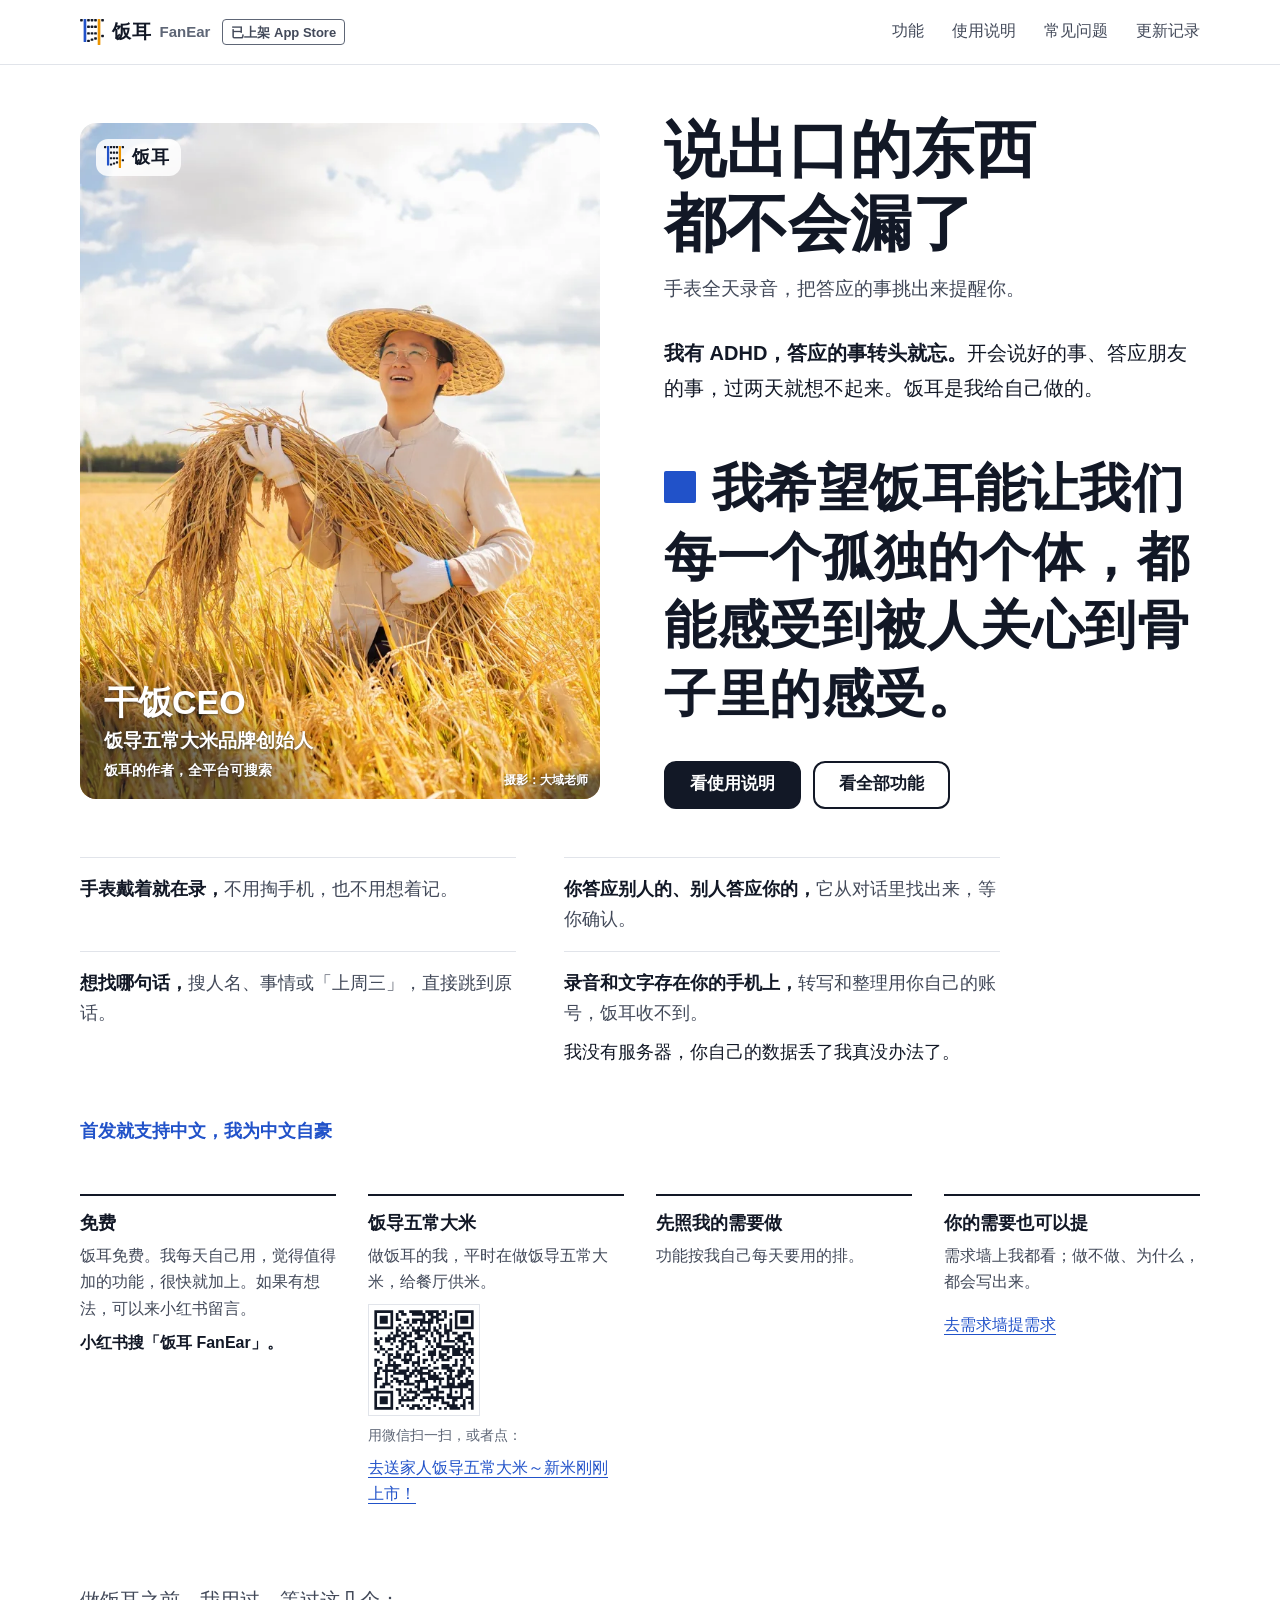
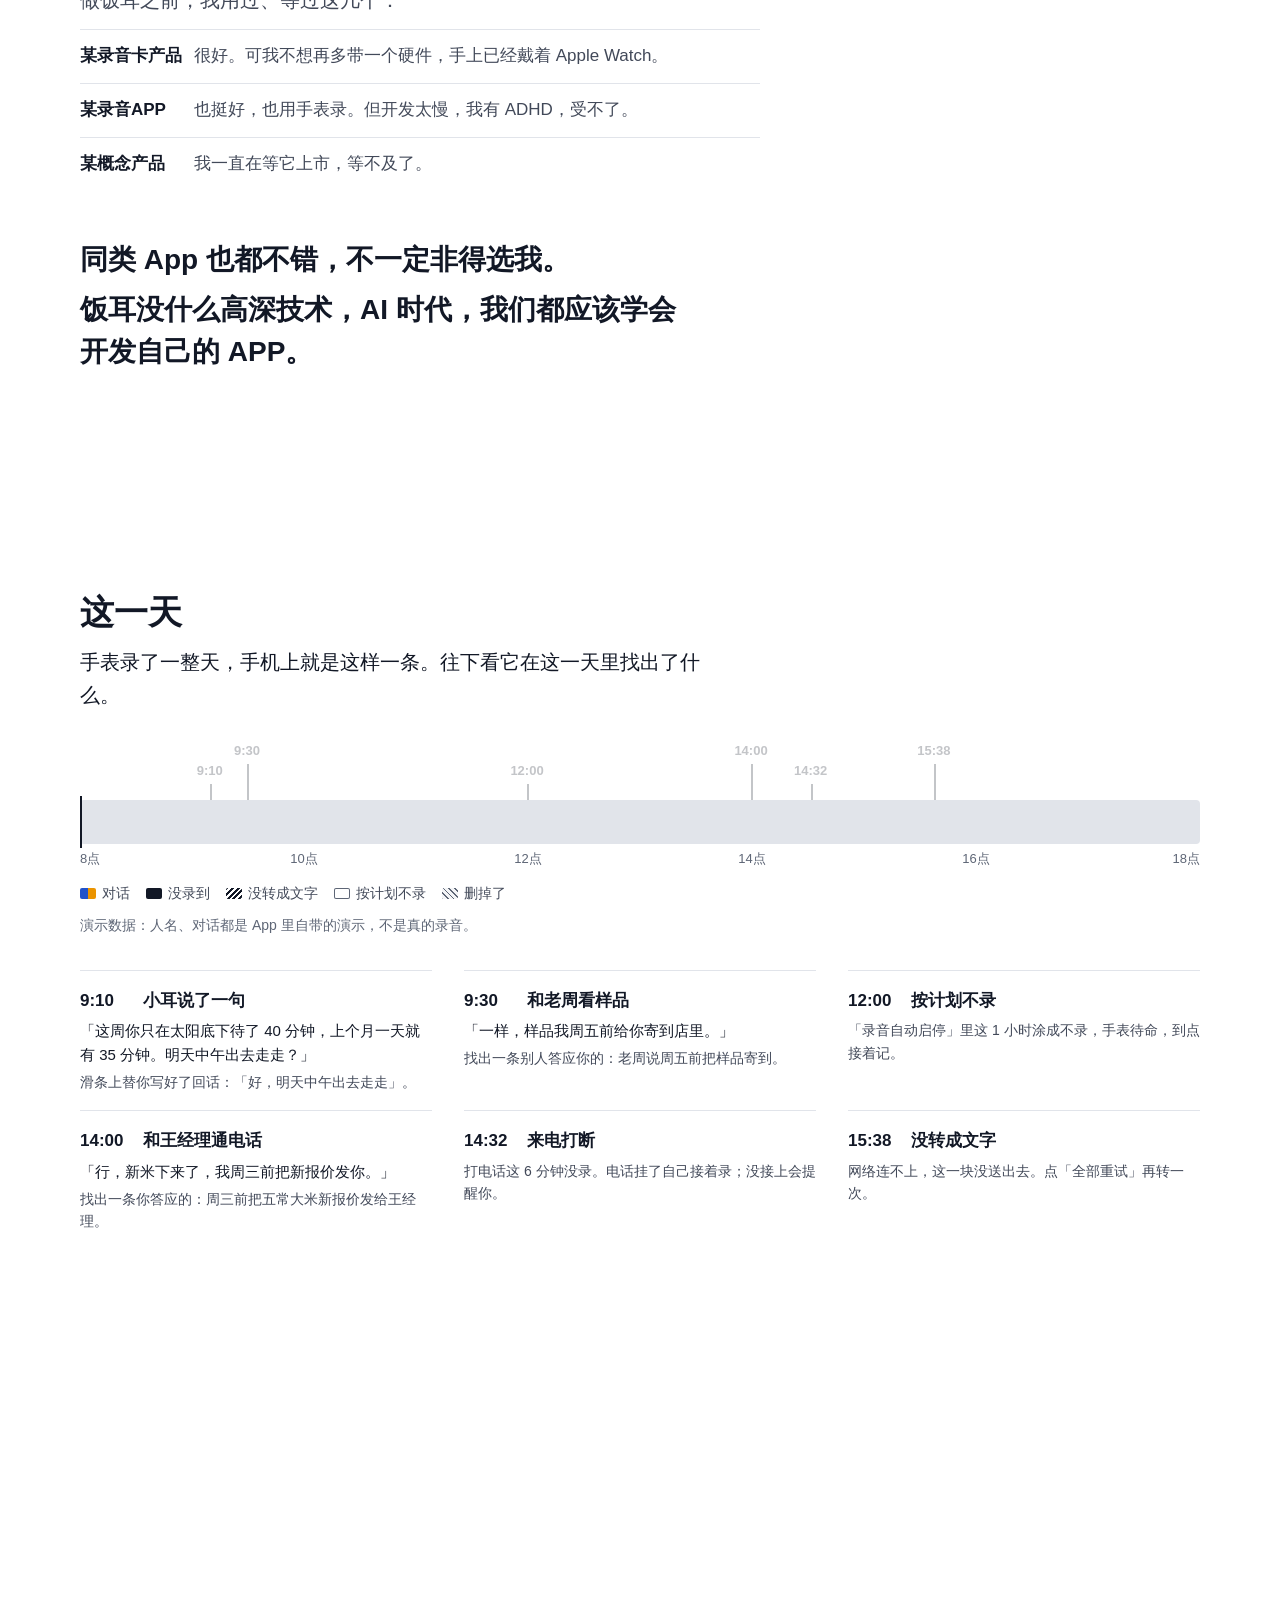
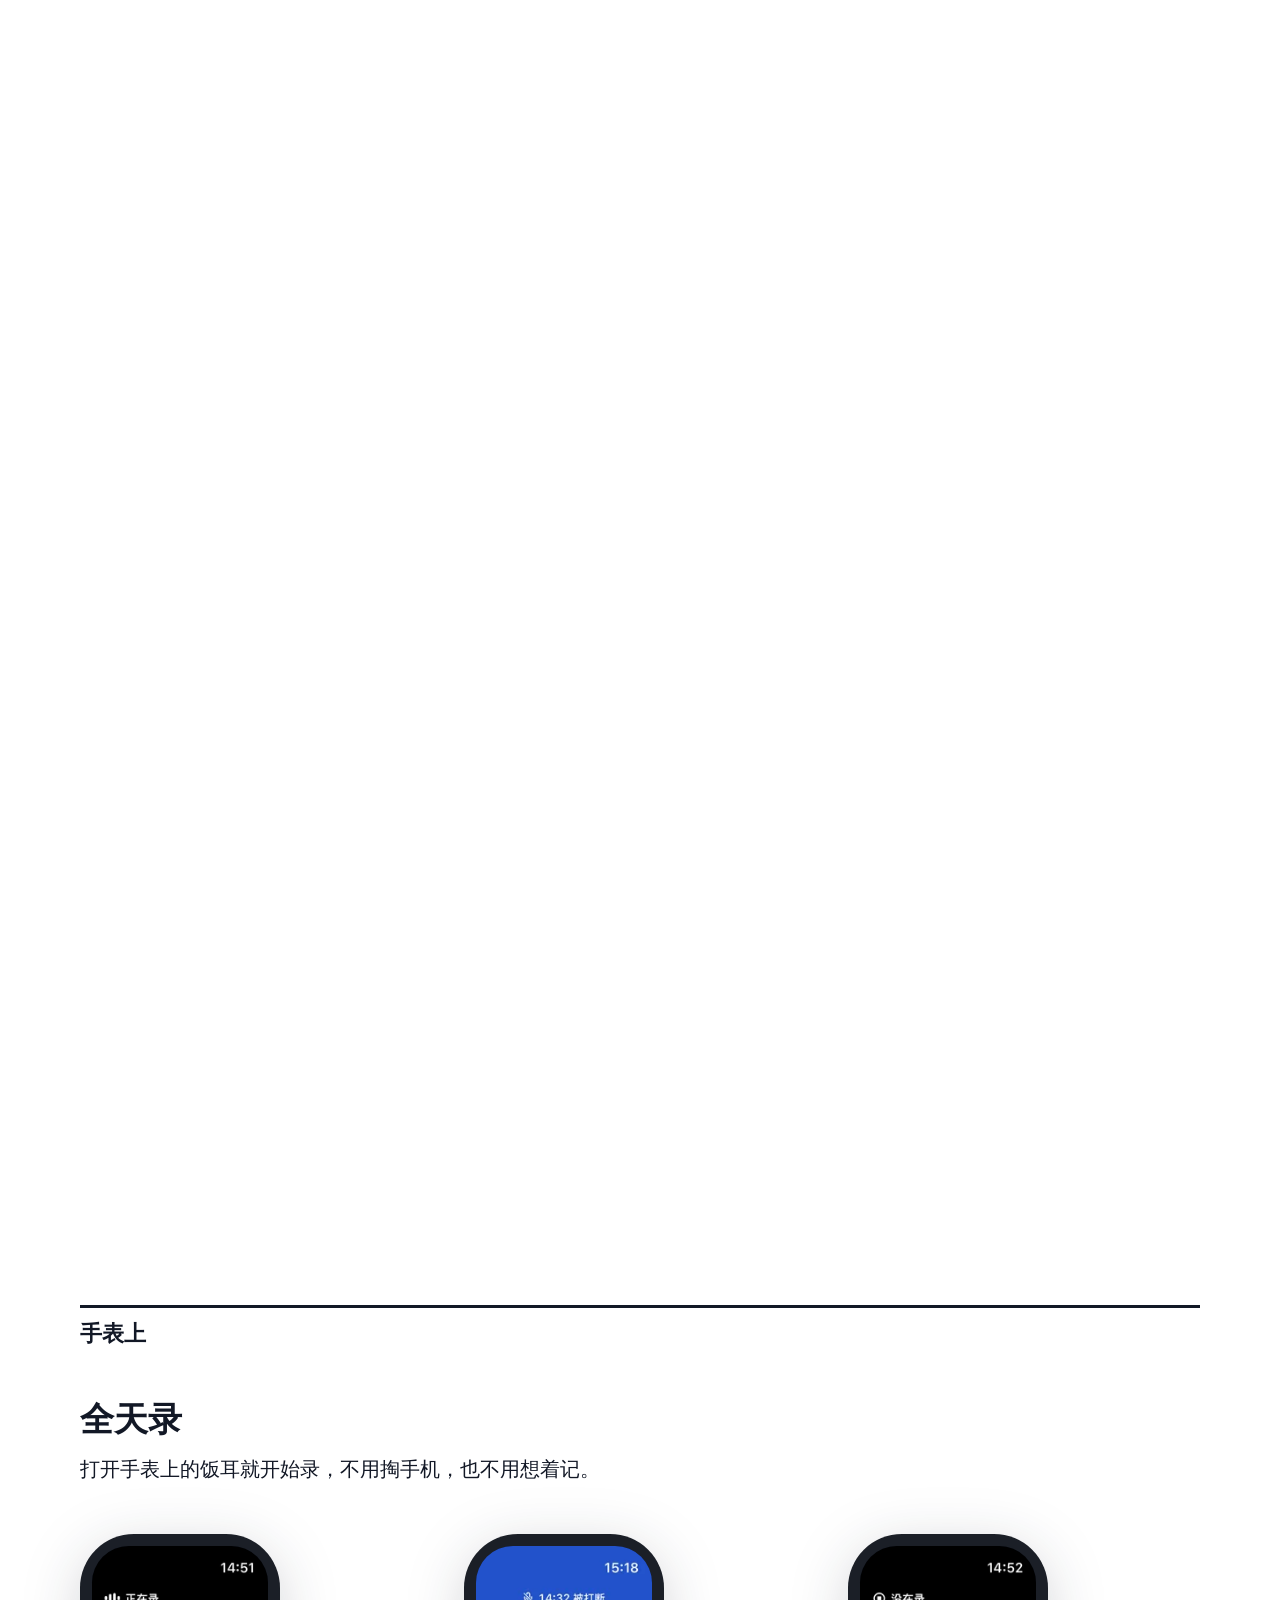
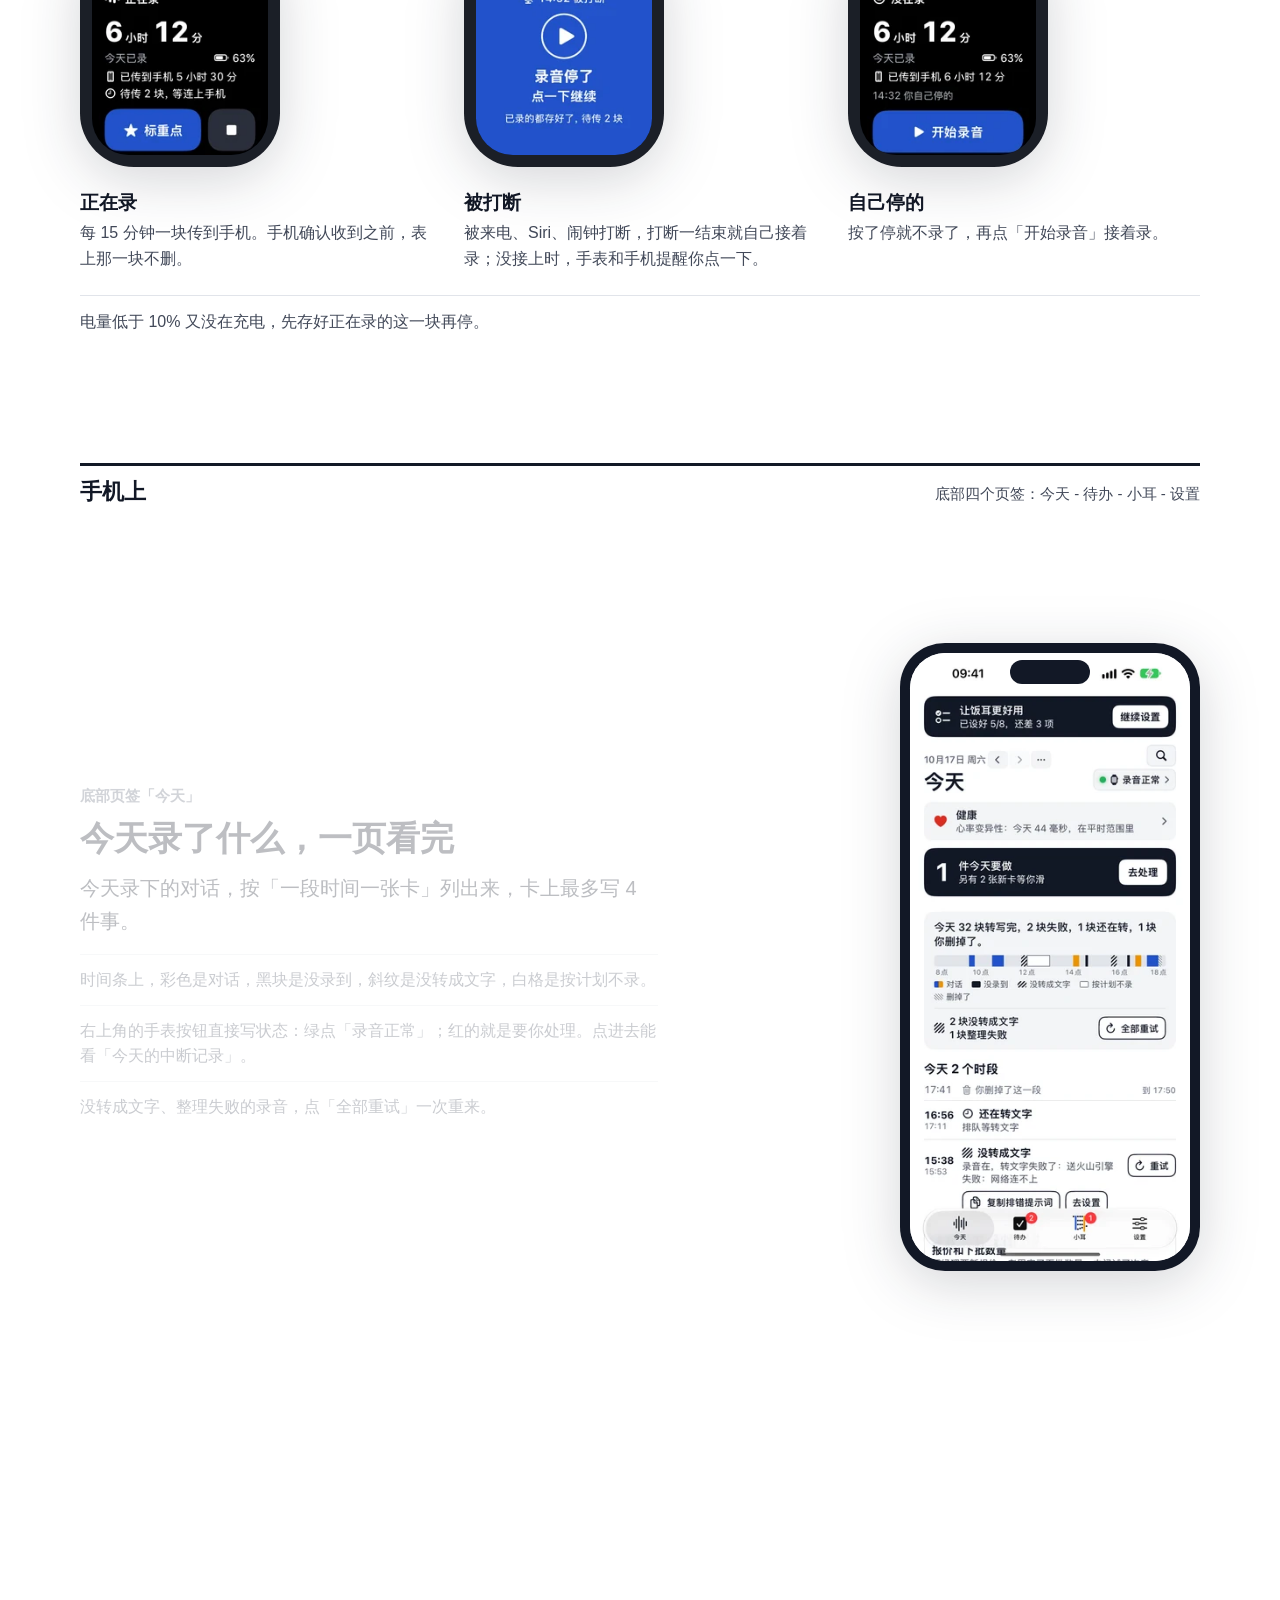
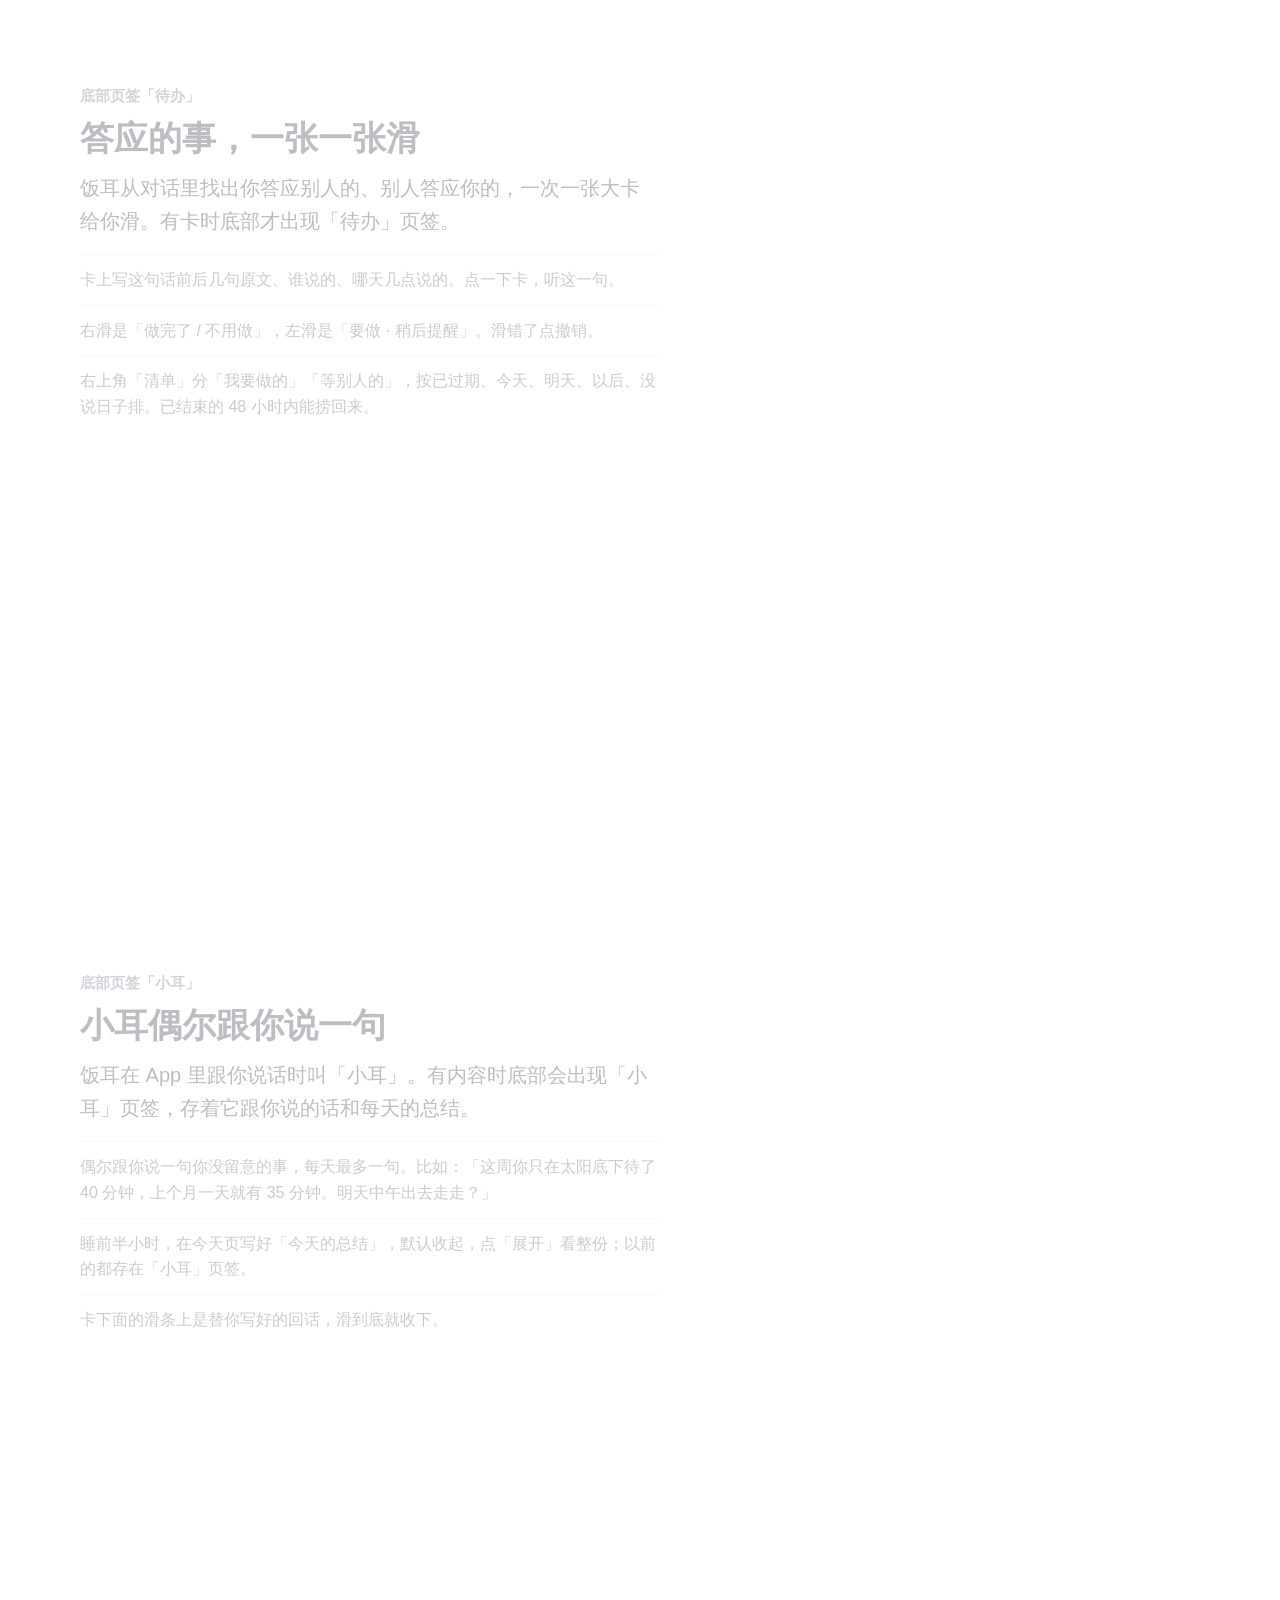
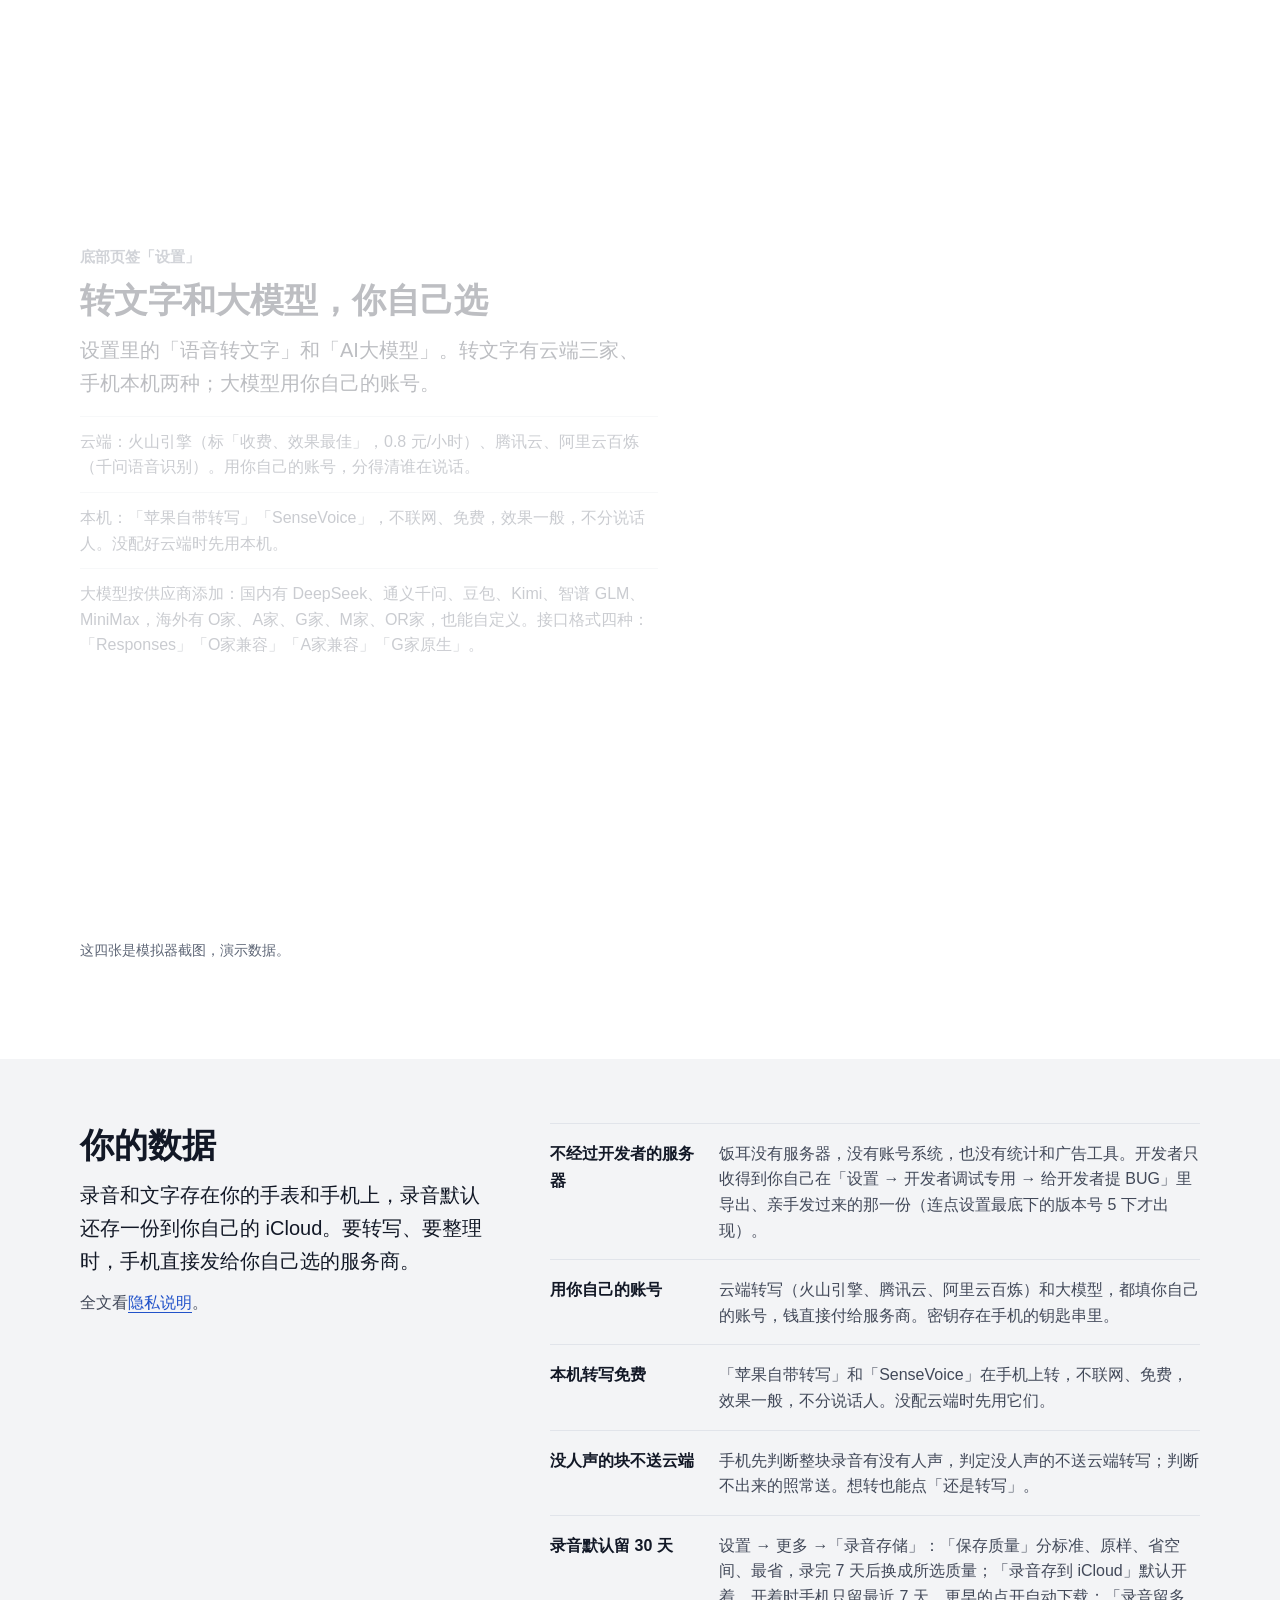
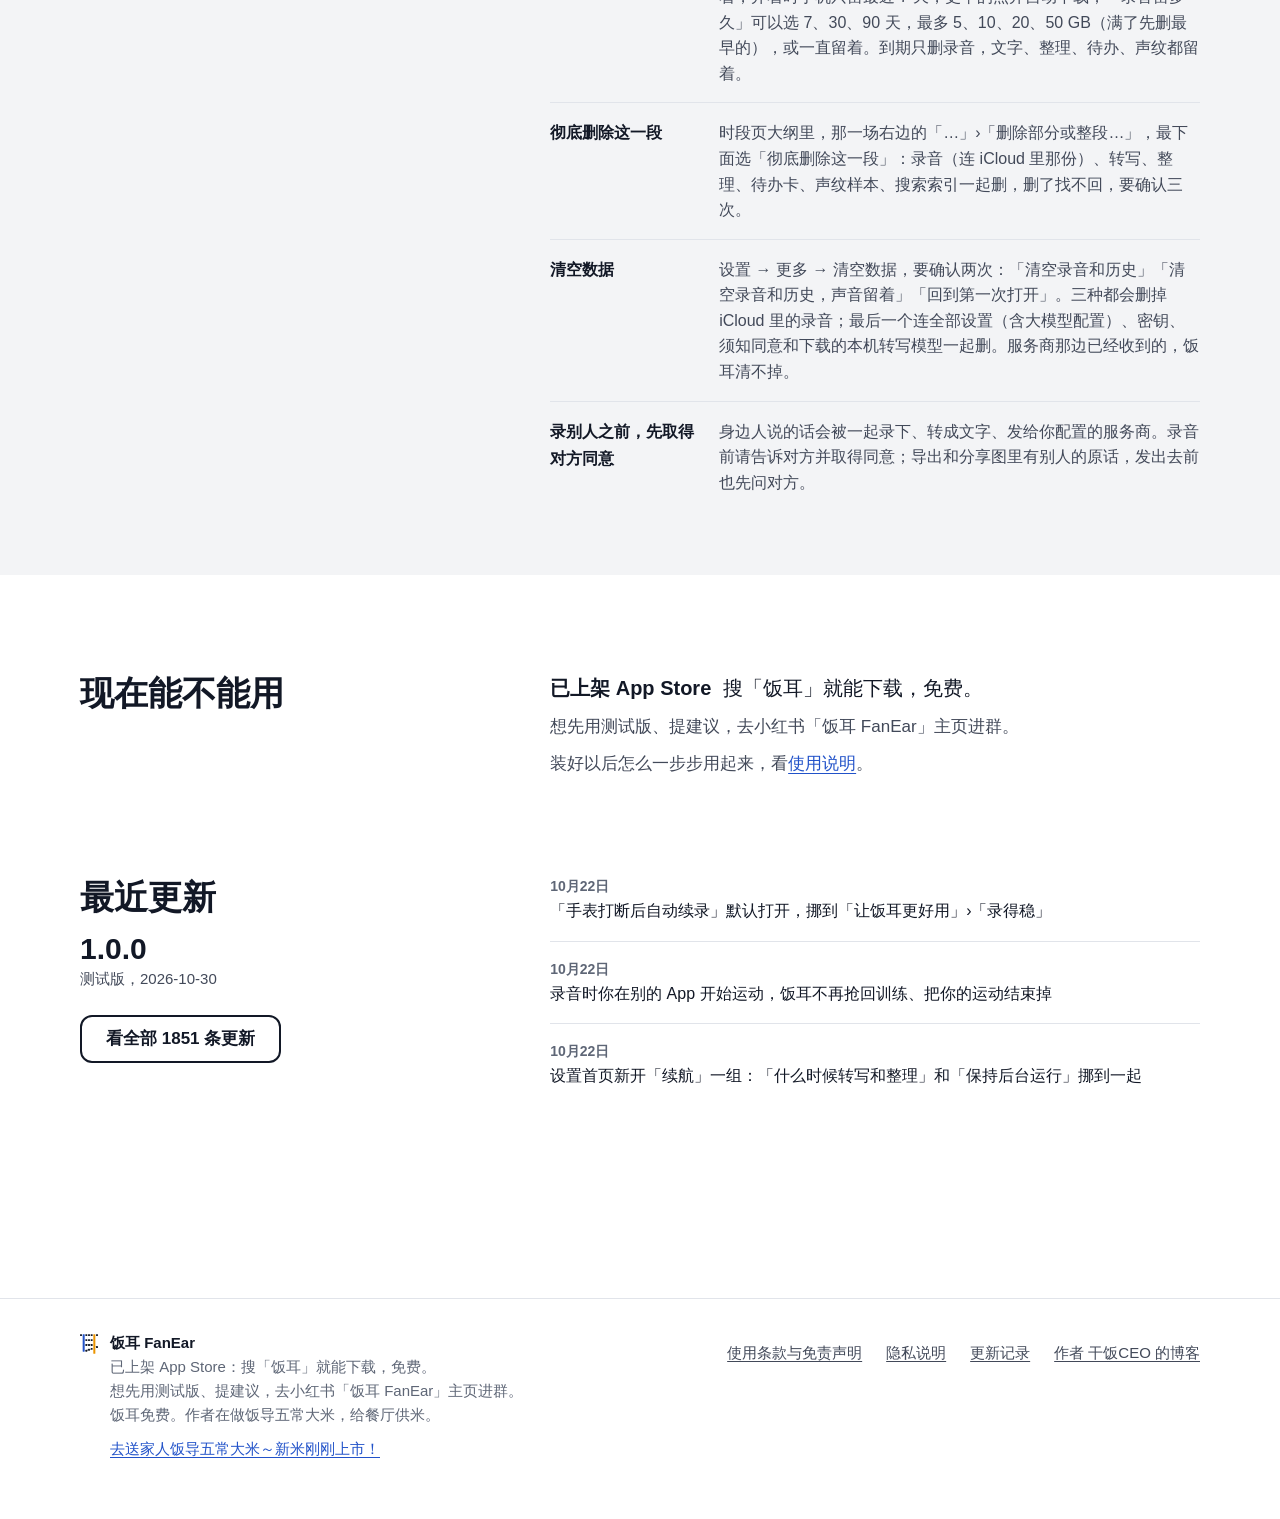
==== index.html @ 6bcfdb15 "deploy: 构建自 ceo.fandao.dev main d82505a（更新记录 1.0.0，条款第 23 版）" ====
<!DOCTYPE html><html lang="zh-CN"><head><meta charset="utf-8"><meta name="viewport" content="width=device-width, initial-scale=1"><title>饭耳 FanEar：手表全天录音，把答应的事挑出来提醒你。</title><meta name="description" content="我有 ADHD，饭耳是给自己做的：手表全天录音，把你答应别人的、别人答应你的挑出来，到点提醒。免费。"><link rel="canonical" href="https://fanear.fandao.dev/"><link rel="icon" href="/favicon.ico" sizes="48x48"><link rel="icon" href="/favicon.png" type="image/png"><link rel="apple-touch-icon" href="/apple-touch-icon.png"><meta name="theme-color" content="#ffffff"><meta property="og:type" content="website"><meta property="og:site_name" content="饭耳 FanEar"><meta property="og:title" content="饭耳 FanEar"><meta property="og:description" content="我有 ADHD，饭耳是给自己做的：手表全天录音，把你答应别人的、别人答应你的挑出来，到点提醒。免费。"><meta property="og:url" content="https://fanear.fandao.dev/"><meta property="og:image" content="https://fanear.fandao.dev/og-icon.png"><meta name="twitter:card" content="summary"><meta name="generator" content="Astro v7.3.7"><link rel="stylesheet" href="/_astro/Base.Cnjp5-22.css"><link rel="stylesheet" href="/_astro/index.DMqOcEUL.css"><link rel="stylesheet" href="/_astro/Shot.vuNaQkuA.css"></head><body><a class="skip-link" href="#main">跳到正文</a><header class="site-header" data-astro-cid-nen7h5rs><div class="header-inner" data-astro-cid-nen7h5rs><a class="brand" href="/" data-astro-cid-nen7h5rs><svg class="logo" width="24" height="26" viewBox="201 172 622 680" aria-hidden="true" focusable="false" data-astro-cid-f7espo7c><g class="logo-ink" data-astro-cid-f7espo7c><rect x="201" y="172" width="70" height="64" rx="16" data-astro-cid-f7espo7c></rect><rect x="385" y="172" width="70" height="64" rx="16" data-astro-cid-f7espo7c></rect><rect x="477" y="172" width="70" height="64" rx="16" data-astro-cid-f7espo7c></rect><rect x="569" y="172" width="70" height="64" rx="16" data-astro-cid-f7espo7c></rect><rect x="753" y="172" width="70" height="64" rx="16" data-astro-cid-f7espo7c></rect><rect x="385" y="344" width="70" height="64" rx="16" data-astro-cid-f7espo7c></rect><rect x="477" y="344" width="70" height="64" rx="16" data-astro-cid-f7espo7c></rect><rect x="569" y="344" width="70" height="64" rx="16" data-astro-cid-f7espo7c></rect><rect x="385" y="516" width="70" height="64" rx="16" data-astro-cid-f7espo7c></rect><rect x="477" y="516" width="70" height="64" rx="16" data-astro-cid-f7espo7c></rect><rect x="569" y="516" width="70" height="64" rx="16" data-astro-cid-f7espo7c></rect><rect x="385" y="712" width="70" height="64" rx="16" data-astro-cid-f7espo7c></rect><rect x="477" y="680" width="70" height="64" rx="16" data-astro-cid-f7espo7c></rect><rect x="569" y="648" width="70" height="64" rx="16" data-astro-cid-f7espo7c></rect><rect x="753" y="584" width="70" height="64" rx="16" data-astro-cid-f7espo7c></rect></g><rect class="logo-me" x="293" y="172" width="70" height="604" rx="16" data-astro-cid-f7espo7c></rect><rect class="logo-p1" x="661" y="172" width="70" height="680" rx="16" data-astro-cid-f7espo7c></rect></svg><span class="brand-name" data-astro-cid-nen7h5rs>饭耳</span><span class="brand-en" data-astro-cid-nen7h5rs>FanEar</span></a><a class="status" href="/changelog/" title="搜「饭耳」就能下载，免费。" data-astro-cid-nen7h5rs>已上架 App Store</a><nav class="site-nav" aria-label="栏目" data-astro-cid-nen7h5rs><a href="/features/" data-astro-cid-nen7h5rs>功能</a><a href="/guide/" data-astro-cid-nen7h5rs>使用说明</a><a href="/faq/" data-astro-cid-nen7h5rs>常见问题</a><a href="/changelog/" data-astro-cid-nen7h5rs>更新记录</a></nav></div></header><main id="main" class="home" data-astro-cid-xa7uqt5p><section class="hero-b" aria-labelledby="h-b-name" data-astro-cid-nztzep3a><figure class="photo" data-astro-cid-nztzep3a><img src="/_astro/intro-hero.3pwo1Yvj_ZYE0Rw.webp" srcset="/_astro/intro-hero.3pwo1Yvj_xbTjO.webp 480w, /_astro/intro-hero.3pwo1Yvj_EvtgB.webp 720w, /_astro/intro-hero.3pwo1Yvj_1PmGuM.webp 960w, /_astro/intro-hero.3pwo1Yvj_ZYE0Rw.webp 1290w" alt="干饭CEO 在稻田里" sizes="(min-width: 960px) 520px, 100vw" loading="eager" fetchpriority="high" data-astro-cid-nztzep3a="true" decoding="async" data-astro-image="constrained" data-astro-image-fit="cover" data-astro-image-pos="center" width="1290" height="1677" class="photo-img"><h1 id="h-b-name" class="photo-badge" data-astro-cid-nztzep3a><svg class="logo" width="20" height="22" viewBox="201 172 622 680" aria-hidden="true" focusable="false" data-astro-cid-f7espo7c><g class="logo-ink" data-astro-cid-f7espo7c><rect x="201" y="172" width="70" height="64" rx="16" data-astro-cid-f7espo7c></rect><rect x="385" y="172" width="70" height="64" rx="16" data-astro-cid-f7espo7c></rect><rect x="477" y="172" width="70" height="64" rx="16" data-astro-cid-f7espo7c></rect><rect x="569" y="172" width="70" height="64" rx="16" data-astro-cid-f7espo7c></rect><rect x="753" y="172" width="70" height="64" rx="16" data-astro-cid-f7espo7c></rect><rect x="385" y="344" width="70" height="64" rx="16" data-astro-cid-f7espo7c></rect><rect x="477" y="344" width="70" height="64" rx="16" data-astro-cid-f7espo7c></rect><rect x="569" y="344" width="70" height="64" rx="16" data-astro-cid-f7espo7c></rect><rect x="385" y="516" width="70" height="64" rx="16" data-astro-cid-f7espo7c></rect><rect x="477" y="516" width="70" height="64" rx="16" data-astro-cid-f7espo7c></rect><rect x="569" y="516" width="70" height="64" rx="16" data-astro-cid-f7espo7c></rect><rect x="385" y="712" width="70" height="64" rx="16" data-astro-cid-f7espo7c></rect><rect x="477" y="680" width="70" height="64" rx="16" data-astro-cid-f7espo7c></rect><rect x="569" y="648" width="70" height="64" rx="16" data-astro-cid-f7espo7c></rect><rect x="753" y="584" width="70" height="64" rx="16" data-astro-cid-f7espo7c></rect></g><rect class="logo-me" x="293" y="172" width="70" height="604" rx="16" data-astro-cid-f7espo7c></rect><rect class="logo-p1" x="661" y="172" width="70" height="680" rx="16" data-astro-cid-f7espo7c></rect></svg><span data-astro-cid-nztzep3a>饭耳</span><span class="visually-hidden" data-astro-cid-nztzep3a>FanEar</span></h1><figcaption class="photo-author" data-astro-cid-nztzep3a><strong data-astro-cid-nztzep3a>干饭CEO</strong><span class="photo-title" data-astro-cid-nztzep3a>饭导五常大米品牌创始人</span><span class="photo-line" data-astro-cid-nztzep3a>饭耳的作者，全平台可搜索</span></figcaption><p class="photo-credit" data-astro-cid-nztzep3a>摄影：大域老师</p></figure><div class="hero-b-text" data-astro-cid-nztzep3a><div class="hero-slogan-block" data-astro-cid-nztzep3a><p class="hero-slogan" data-astro-cid-nztzep3a>说出口的东西都不会漏了</p><p class="hero-oneline" data-astro-cid-nztzep3a>手表全天录音，把答应的事挑出来提醒你。</p></div><div class="opening" data-astro-cid-inpi3r5t><p class="opening-origin" data-astro-cid-inpi3r5t><strong data-astro-cid-inpi3r5t>我有 ADHD，答应的事转头就忘。</strong>开会说好的事、答应朋友的事，过两天就想不起来。饭耳是我给自己做的。</p><p class="opening-wish" data-astro-cid-inpi3r5t><span class="who who-me" aria-hidden="true" data-astro-cid-inpi3r5t></span>我希望饭耳能让我们每一个孤独的个体，都能感受到被人关心到骨子里的感受。</p></div><div class="hero-b-actions" data-astro-cid-nztzep3a><a class="btn" href="/guide/" data-astro-cid-nztzep3a>看使用说明</a><a class="btn btn-line" href="/features/" data-astro-cid-nztzep3a>看全部功能</a></div></div></section><section class="why" aria-labelledby="h-why" data-astro-cid-nwktezpe><h2 id="h-why" class="visually-hidden" data-astro-cid-nwktezpe>我为什么做饭耳</h2><ul class="why-points" data-astro-cid-nwktezpe><li data-astro-cid-nwktezpe><strong data-astro-cid-nwktezpe>手表戴着就在录，</strong>不用掏手机，也不用想着记。</li><li data-astro-cid-nwktezpe><strong data-astro-cid-nwktezpe>你答应别人的、别人答应你的，</strong>它从对话里找出来，等你确认。</li><li data-astro-cid-nwktezpe><strong data-astro-cid-nwktezpe>想找哪句话，</strong>搜人名、事情或「上周三」，直接跳到原话。</li><li data-astro-cid-nwktezpe><strong data-astro-cid-nwktezpe>录音和文字存在你的手机上，</strong>转写和整理用你自己的账号，饭耳收不到。<span class="why-note" data-astro-cid-nwktezpe>我没有服务器，你自己的数据丢了我真没办法了。</span></li></ul><p class="why-tagline" data-astro-cid-nwktezpe>首发就支持中文，我为中文自豪</p><dl class="why-terms" data-astro-cid-nwktezpe><div data-astro-cid-nwktezpe><dt data-astro-cid-nwktezpe>免费</dt><dd data-astro-cid-nwktezpe>饭耳免费。我每天自己用，觉得值得加的功能，很快就加上。如果有想法，可以来小红书留言。<span class="why-xhs" data-astro-cid-nwktezpe>小红书搜「饭耳 FanEar」。</span></dd></div><div data-astro-cid-nwktezpe><dt data-astro-cid-nwktezpe>饭导五常大米</dt><dd data-astro-cid-nwktezpe>做饭耳的我，平时在做饭导五常大米，给餐厅供米。<div class="why-shop" data-astro-cid-nwktezpe><img class="why-shop-qr" src="/shop-qr.svg" width="112" height="112" alt="微信扫码，进饭导五常大米的微信小店" loading="lazy" data-astro-cid-nwktezpe><span class="why-shop-hint" data-astro-cid-nwktezpe>用微信扫一扫，或者点：</span><a href="https://store.weixin.qq.com/shop/b/rKLGUz4XqmFKlfA?entrance_id=h5" data-astro-cid-nwktezpe>去送家人饭导五常大米～新米刚刚上市！</a></div></dd></div><div data-astro-cid-nwktezpe><dt data-astro-cid-nwktezpe>先照我的需要做</dt><dd data-astro-cid-nwktezpe>功能按我自己每天要用的排。</dd></div><div data-astro-cid-nwktezpe><dt data-astro-cid-nwktezpe>你的需要也可以提</dt><dd data-astro-cid-nwktezpe>需求墙上我都看；做不做、为什么，都会写出来。<div class="why-wish" data-astro-cid-nwktezpe><a href="https://wish.fanear.fandao.dev" data-astro-cid-nwktezpe>去需求墙提需求</a></div></dd></div></dl><p class="why-lead" data-astro-cid-nwktezpe>做饭耳之前，我用过、等过这几个：</p><dl class="why-others" data-astro-cid-nwktezpe><div data-astro-cid-nwktezpe><dt data-astro-cid-nwktezpe>某录音卡产品</dt><dd data-astro-cid-nwktezpe>很好。可我不想再多带一个硬件，手上已经戴着 Apple Watch。</dd></div><div data-astro-cid-nwktezpe><dt data-astro-cid-nwktezpe>某录音APP</dt><dd data-astro-cid-nwktezpe>也挺好，也用手表录。但开发太慢，我有 ADHD，受不了。</dd></div><div data-astro-cid-nwktezpe><dt data-astro-cid-nwktezpe>某概念产品</dt><dd data-astro-cid-nwktezpe>我一直在等它上市，等不及了。</dd></div></dl><p class="why-close" data-astro-cid-nwktezpe><span data-astro-cid-nwktezpe>同类 App 也都不错，不一定非得选我。</span><span data-astro-cid-nwktezpe>饭耳没什么高深技术，AI 时代，我们都应该学会开发自己的 APP。</span></p></section><section class="day" aria-labelledby="h-day" data-astro-cid-otadpcda><div class="day-track" data-astro-cid-otadpcda><div class="day-stage" style="--fe-day-scope:--fe-day-in, --fe-m0, --fe-m1, --fe-m2, --fe-m3, --fe-m4, --fe-m5" data-astro-cid-otadpcda><div class="day-head" data-astro-cid-otadpcda><h2 id="h-day" data-astro-cid-otadpcda>这一天</h2><p class="day-lead" data-astro-cid-otadpcda>手表录了一整天，手机上就是这样一条。往下看它在这一天里找出了什么。</p></div><figure class="ribbon-figure" data-astro-cid-otadpcda><div class="ribbon-wrap" role="img" aria-label="演示数据里的一天，8 点到 18 点：9:10 小耳说了一句；9:30 和老周看样品；12:00 按计划不录；14:00 和王经理通电话；14:32 来电打断；15:38 没转成文字。" data-astro-cid-otadpcda><div class="ribbon-marks" aria-hidden="true" data-astro-cid-otadpcda><span class="mark mark-row-0" style="--x:11.67%;--p:0.11666666666666661;--t:--fe-m0" data-astro-cid-otadpcda><span class="mark-time" data-astro-cid-otadpcda>9:10</span></span><span class="mark mark-row-1" style="--x:15%;--p:0.15;--t:--fe-m1" data-astro-cid-otadpcda><span class="mark-time" data-astro-cid-otadpcda>9:30</span></span><span class="mark mark-row-0" style="--x:40%;--p:0.4;--t:--fe-m2" data-astro-cid-otadpcda><span class="mark-time" data-astro-cid-otadpcda>12:00</span></span><span class="mark mark-row-1" style="--x:60%;--p:0.6;--t:--fe-m3" data-astro-cid-otadpcda><span class="mark-time" data-astro-cid-otadpcda>14:00</span></span><span class="mark mark-row-0" style="--x:65.33%;--p:0.6533333333333333;--t:--fe-m4" data-astro-cid-otadpcda><span class="mark-time" data-astro-cid-otadpcda>14:32</span></span><span class="mark mark-row-1" style="--x:76.33%;--p:0.7633333333333333;--t:--fe-m5" data-astro-cid-otadpcda><span class="mark-time" data-astro-cid-otadpcda>15:38</span></span></div><div class="ribbon" data-astro-cid-otadpcda><div class="ribbon-fill" data-astro-cid-otadpcda><span class="seg seg-p1" style="left:15%;width:2.5%" data-astro-cid-otadpcda></span><span class="seg seg-p2" style="left:25%;width:5%" data-astro-cid-otadpcda></span><span class="seg seg-fail" style="left:37.5%;width:2.5%" data-astro-cid-otadpcda></span><span class="seg seg-planned" style="left:40%;width:10%" data-astro-cid-otadpcda></span><span class="seg seg-me" style="left:60%;width:2.5%" data-astro-cid-otadpcda></span><span class="seg seg-gap" style="left:65.33%;width:1%" data-astro-cid-otadpcda></span><span class="seg seg-fail" style="left:76.33%;width:2.5%" data-astro-cid-otadpcda></span><span class="seg seg-gap" style="left:83.33%;width:1%" data-astro-cid-otadpcda></span><span class="seg seg-p1" style="left:86.83%;width:2.5%" data-astro-cid-otadpcda></span><span class="seg seg-p2" style="left:91.83%;width:2.5%" data-astro-cid-otadpcda></span><span class="seg seg-p3" style="left:94.33%;width:2.5%" data-astro-cid-otadpcda></span><span class="seg seg-deleted" style="left:96.83%;width:1.5%" data-astro-cid-otadpcda></span></div><span class="ribbon-cursor" aria-hidden="true" data-astro-cid-otadpcda></span><span class="ribbon-play" aria-hidden="true" data-astro-cid-otadpcda><span class="play-step" style="--t:--fe-day-in;--d:0.1167"><span class="play-step" style="--t:--fe-m0;--d:0.0333"><span class="play-step" style="--t:--fe-m1;--d:0.2500"><span class="play-step" style="--t:--fe-m2;--d:0.2000"><span class="play-step" style="--t:--fe-m3;--d:0.0533"><span class="play-step" style="--t:--fe-m4;--d:0.1100"><span class="play-step" style="--t:--fe-m5;--d:0.2367"><span class="play-head"></span></span></span></span></span></span></span></span></span></div><div class="ribbon-ticks" aria-hidden="true" data-astro-cid-otadpcda><span style="--x:0%" data-astro-cid-otadpcda>8点</span><span style="--x:20%" data-astro-cid-otadpcda>10点</span><span style="--x:40%" data-astro-cid-otadpcda>12点</span><span style="--x:60%" data-astro-cid-otadpcda>14点</span><span style="--x:80%" data-astro-cid-otadpcda>16点</span><span style="--x:100%" data-astro-cid-otadpcda>18点</span></div></div><figcaption data-astro-cid-otadpcda><ul class="ribbon-key" data-astro-cid-otadpcda><li data-astro-cid-otadpcda><span class="swatch swatch-talk" aria-hidden="true" data-astro-cid-otadpcda></span>对话</li><li data-astro-cid-otadpcda><span class="swatch swatch-gap" aria-hidden="true" data-astro-cid-otadpcda></span>没录到</li><li data-astro-cid-otadpcda><span class="swatch swatch-fail" aria-hidden="true" data-astro-cid-otadpcda></span>没转成文字</li><li data-astro-cid-otadpcda><span class="swatch swatch-planned" aria-hidden="true" data-astro-cid-otadpcda></span>按计划不录</li><li data-astro-cid-otadpcda><span class="swatch swatch-deleted" aria-hidden="true" data-astro-cid-otadpcda></span>删掉了</li></ul><p class="ribbon-note" data-astro-cid-otadpcda>演示数据：人名、对话都是 App 里自带的演示，不是真的录音。</p></figcaption></figure><ol class="moments" data-astro-cid-otadpcda><li style="--p:0.11666666666666661;--t:--fe-m0" data-astro-cid-otadpcda><p class="moment-head" data-astro-cid-otadpcda><time data-astro-cid-otadpcda>9:10</time><span data-astro-cid-otadpcda>小耳说了一句</span></p><p class="moment-quote" data-astro-cid-otadpcda>「这周你只在太阳底下待了 40 分钟，上个月一天就有 35 分钟。明天中午出去走走？」</p><p class="moment-then" data-astro-cid-otadpcda>滑条上替你写好了回话：「好，明天中午出去走走」。</p></li><li style="--p:0.15;--t:--fe-m1" data-astro-cid-otadpcda><p class="moment-head" data-astro-cid-otadpcda><time data-astro-cid-otadpcda>9:30</time><span data-astro-cid-otadpcda>和老周看样品</span></p><p class="moment-quote" data-astro-cid-otadpcda>「一样，样品我周五前给你寄到店里。」</p><p class="moment-then" data-astro-cid-otadpcda>找出一条别人答应你的：老周说周五前把样品寄到。</p></li><li style="--p:0.4;--t:--fe-m2" data-astro-cid-otadpcda><p class="moment-head" data-astro-cid-otadpcda><time data-astro-cid-otadpcda>12:00</time><span data-astro-cid-otadpcda>按计划不录</span></p><p class="moment-then" data-astro-cid-otadpcda>「录音自动启停」里这 1 小时涂成不录，手表待命，到点接着记。</p></li><li style="--p:0.6;--t:--fe-m3" data-astro-cid-otadpcda><p class="moment-head" data-astro-cid-otadpcda><time data-astro-cid-otadpcda>14:00</time><span data-astro-cid-otadpcda>和王经理通电话</span></p><p class="moment-quote" data-astro-cid-otadpcda>「行，新米下来了，我周三前把新报价发你。」</p><p class="moment-then" data-astro-cid-otadpcda>找出一条你答应的：周三前把五常大米新报价发给王经理。</p></li><li style="--p:0.6533333333333333;--t:--fe-m4" data-astro-cid-otadpcda><p class="moment-head" data-astro-cid-otadpcda><time data-astro-cid-otadpcda>14:32</time><span data-astro-cid-otadpcda>来电打断</span></p><p class="moment-then" data-astro-cid-otadpcda>打电话这 6 分钟没录。电话挂了自己接着录；没接上会提醒你。</p></li><li style="--p:0.7633333333333333;--t:--fe-m5" data-astro-cid-otadpcda><p class="moment-head" data-astro-cid-otadpcda><time data-astro-cid-otadpcda>15:38</time><span data-astro-cid-otadpcda>没转成文字</span></p><p class="moment-then" data-astro-cid-otadpcda>网络连不上，这一块没送出去。点「全部重试」再转一次。</p></li></ol></div></div></section><div class="group" data-astro-cid-xa7uqt5p><h2 data-astro-cid-xa7uqt5p>手表上</h2></div><section class="watch" aria-labelledby="h-c-record" data-astro-cid-mrfkj4jl><div class="watch-head" data-astro-cid-mrfkj4jl><h3 id="h-c-record" data-astro-cid-mrfkj4jl>全天录</h3><p class="watch-lead" data-astro-cid-mrfkj4jl>打开手表上的饭耳就开始录，不用掏手机，也不用想着记。</p></div><ul class="states" data-astro-cid-mrfkj4jl><li data-astro-cid-mrfkj4jl><figure class="shot shot-watch" data-astro-cid-aatdr2li><div class="shot-frame" data-astro-cid-aatdr2li><div class="shot-screen" data-astro-cid-aatdr2li><div class="shot-layer" data-shot="watchRecording" data-astro-cid-aatdr2li><img src="/_astro/watch-recording.BE-OQizN_ADKqm.webp" srcset="/_astro/watch-recording.BE-OQizN_Z1P5IBW.webp 200w, /_astro/watch-recording.BE-OQizN_Z2arnUc.webp 300w, /_astro/watch-recording.BE-OQizN_ADKqm.webp 416w" alt="手表正在录：今天已录 6 小时 12 分，电量 63%，已传到手机 5 小时 30 分，待传 2 块、等连上手机；最下面左边一个大的「标重点」，右边一个窄的停止键。" sizes="(min-width: 768px) 200px, 34vw" loading="lazy" data-astro-cid-aatdr2li="true" decoding="async" data-astro-image="constrained" data-astro-image-fit="cover" data-astro-image-pos="center" width="416" height="496"></div></div></div></figure><div class="state-text" data-astro-cid-mrfkj4jl><h4 data-astro-cid-mrfkj4jl>正在录</h4><p data-astro-cid-mrfkj4jl>每 15 分钟一块传到手机。手机确认收到之前，表上那一块不删。</p></div></li><li data-astro-cid-mrfkj4jl><figure class="shot shot-watch" data-astro-cid-aatdr2li><div class="shot-frame" data-astro-cid-aatdr2li><div class="shot-screen" data-astro-cid-aatdr2li><div class="shot-layer" data-shot="watchInterrupted" data-astro-cid-aatdr2li><img src="/_astro/watch-interrupted.5VYVbsaG_11KK8g.webp" srcset="/_astro/watch-interrupted.5VYVbsaG_Z1aCr3Q.webp 200w, /_astro/watch-interrupted.5VYVbsaG_1HiPtp.webp 300w, /_astro/watch-interrupted.5VYVbsaG_11KK8g.webp 416w" alt="手表被打断后整块屏变蓝：14:32 被打断，录音停了，点一下继续；已录的都存好了，待传 2 块。" sizes="(min-width: 768px) 200px, 34vw" loading="lazy" data-astro-cid-aatdr2li="true" decoding="async" data-astro-image="constrained" data-astro-image-fit="cover" data-astro-image-pos="center" width="416" height="496"></div></div></div></figure><div class="state-text" data-astro-cid-mrfkj4jl><h4 data-astro-cid-mrfkj4jl>被打断</h4><p data-astro-cid-mrfkj4jl>被来电、Siri、闹钟打断，打断一结束就自己接着录；没接上时，手表和手机提醒你点一下。</p></div></li><li data-astro-cid-mrfkj4jl><figure class="shot shot-watch" data-astro-cid-aatdr2li><div class="shot-frame" data-astro-cid-aatdr2li><div class="shot-screen" data-astro-cid-aatdr2li><div class="shot-layer" data-shot="watchStopped" data-astro-cid-aatdr2li><img src="/_astro/watch-stopped.BChZI0yt_Z1PiACv.webp" srcset="/_astro/watch-stopped.BChZI0yt_1FGOS.webp 200w, /_astro/watch-stopped.BChZI0yt_Z1uuFxn.webp 300w, /_astro/watch-stopped.BChZI0yt_Z1PiACv.webp 416w" alt="自己停了录音的手表：没在录，今天已录 6 小时 12 分，已传到手机 6 小时 12 分，14:32 你自己停的，下面是「开始录音」按钮。" sizes="(min-width: 768px) 200px, 34vw" loading="lazy" data-astro-cid-aatdr2li="true" decoding="async" data-astro-image="constrained" data-astro-image-fit="cover" data-astro-image-pos="center" width="416" height="496"></div></div></div></figure><div class="state-text" data-astro-cid-mrfkj4jl><h4 data-astro-cid-mrfkj4jl>自己停的</h4><p data-astro-cid-mrfkj4jl>按了停就不录了，再点「开始录音」接着录。</p></div></li></ul><p class="watch-foot" data-astro-cid-mrfkj4jl>电量低于 10% 又没在充电，先存好正在录的这一块再停。</p></section><div class="group group-phone" data-astro-cid-xa7uqt5p><h2 data-astro-cid-xa7uqt5p>手机上</h2><p data-astro-cid-xa7uqt5p>底部四个页签：今天 - 待办 - 小耳 - 设置</p></div><div class="story" data-astro-cid-xa7uqt5p><section class="chapter" aria-labelledby="h-tab-today" data-astro-cid-3sa3nr35><div class="chapter-text" data-astro-cid-3sa3nr35><p class="chapter-screen" data-astro-cid-3sa3nr35>底部页签「今天」</p><h3 id="h-tab-today" data-astro-cid-3sa3nr35>今天录了什么，一页看完</h3><p class="chapter-lead" data-astro-cid-3sa3nr35>今天录下的对话，按「一段时间一张卡」列出来，卡上最多写 4 件事。</p><ul class="points" data-astro-cid-5f7ksxxm><li data-astro-cid-5f7ksxxm>时间条上，彩色是对话，黑块是没录到，斜纹是没转成文字，白格是按计划不录。</li><li data-astro-cid-5f7ksxxm>右上角的手表按钮直接写状态：绿点「录音正常」；红的就是要你处理。点进去能看「今天的中断记录」。</li><li data-astro-cid-5f7ksxxm>没转成文字、整理失败的录音，点「全部重试」一次重来。</li></ul></div><div class="chapter-figure" data-astro-cid-3sa3nr35><figure class="shot shot-phone" data-astro-cid-aatdr2li><div class="shot-frame" data-astro-cid-aatdr2li><div class="shot-screen" data-astro-cid-aatdr2li><div class="shot-layer" data-shot="today" data-astro-cid-aatdr2li><img src="/_astro/phone-today.BLyEcVie_ZtAvnp.webp" srcset="/_astro/phone-today.BLyEcVie_Z2oBrQ3.webp 320w, /_astro/phone-today.BLyEcVie_1kCGeh.webp 480w, /_astro/phone-today.BLyEcVie_ZJ4SIz.webp 640w, /_astro/phone-today.BLyEcVie_1cSEEi.webp 960w" alt="手机上的「今天」：最上面一条深色横条「让饭耳更好用，已设好 5/8，还差 3 项」和「继续设置」；下面 10月17日 周六，旁边能翻前一天后一天，还有一个「…」，右上角放大镜和绿点「录音正常」；一条灰底的「健康」：心率变异性今天 44 毫秒，在平时范围里；深色横幅「1 件今天要做，另有 2 张新卡等你滑」和「去处理」；一张卡写着「今天 32 块转写完，2 块失败，1 块还在转，1 块你删掉了」，下面是 8 点到 18 点的时间条，再下面「2 块没转成文字、1 块整理失败」旁边是「全部重试」；最后是「今天 2 个时段」，15:38 那一段没转成文字，写着原因「网络连不上」，带「重试」「复制排错提示词」「去设置」。" sizes="(min-width: 1100px) 300px, (min-width: 768px) 280px, 64vw" loading="lazy" data-astro-cid-aatdr2li="true" decoding="async" data-astro-image="constrained" data-astro-image-fit="cover" data-astro-image-pos="center" width="1320" height="2868"></div><span class="shot-island" aria-hidden="true" data-astro-cid-aatdr2li></span></div></div></figure></div></section><section class="chapter chapter-flip" aria-labelledby="h-tab-todo" data-astro-cid-3sa3nr35><div class="chapter-text" data-astro-cid-3sa3nr35><p class="chapter-screen" data-astro-cid-3sa3nr35>底部页签「待办」</p><h3 id="h-tab-todo" data-astro-cid-3sa3nr35>答应的事，一张一张滑</h3><p class="chapter-lead" data-astro-cid-3sa3nr35>饭耳从对话里找出你答应别人的、别人答应你的，一次一张大卡给你滑。有卡时底部才出现「待办」页签。</p><ul class="points" data-astro-cid-5f7ksxxm><li data-astro-cid-5f7ksxxm>卡上写这句话前后几句原文、谁说的、哪天几点说的。点一下卡，听这一句。</li><li data-astro-cid-5f7ksxxm>右滑是「做完了 / 不用做」，左滑是「要做 · 稍后提醒」。滑错了点撤销。</li><li data-astro-cid-5f7ksxxm>右上角「清单」分「我要做的」「等别人的」，按已过期、今天、明天、以后、没说日子排。已结束的 48 小时内能捞回来。</li></ul></div><div class="chapter-figure" data-astro-cid-3sa3nr35><figure class="shot shot-phone" data-astro-cid-aatdr2li><div class="shot-frame" data-astro-cid-aatdr2li><div class="shot-screen" data-astro-cid-aatdr2li><div class="shot-layer" data-shot="todoDeck" data-astro-cid-aatdr2li><img src="/_astro/phone-todo-deck.BuCoqokC_ZuPaQi.webp" srcset="/_astro/phone-todo-deck.BuCoqokC_1kfQVD.webp 320w, /_astro/phone-todo-deck.BuCoqokC_299y1i.webp 480w, /_astro/phone-todo-deck.BuCoqokC_1FFYf9.webp 640w, /_astro/phone-todo-deck.BuCoqokC_Z27AGov.webp 960w" alt="「待办」里的一张大卡：红标「过期 1 天」，「答应刘总」「把报价单发给刘总」，下面是昨天 16:04 和刘总吃饭时前后几句原话，「我：今天晚上我把报价单发你。」这句标黄，下面一行「点卡片听这一句」；卡底是「补充」「分享」；右上角「清单 3」。" sizes="(min-width: 1100px) 300px, (min-width: 768px) 280px, 64vw" loading="lazy" data-astro-cid-aatdr2li="true" decoding="async" data-astro-image="constrained" data-astro-image-fit="cover" data-astro-image-pos="center" width="1320" height="2868"><div class="sm sm-todo" data-shot-motion="todoDeck" aria-hidden="true"><div class="sm-box sm-floor" style="--l:16;--t:122;--w:408;--h:717"></div><div class="sm-box sm-b" style="--l:16;--t:122;--w:408;--h:717;--in:1.6666666666666667"><img src="/_astro/phone-todo-deck-next.e2oZWAcJ_Z1Ir03E.webp" srcset="/_astro/phone-todo-deck-next.e2oZWAcJ_Z1ugJGf.webp 320w, /_astro/phone-todo-deck-next.e2oZWAcJ_Z1iGJw.webp 480w, /_astro/phone-todo-deck-next.e2oZWAcJ_Z1CBOia.webp 640w, /_astro/phone-todo-deck-next.e2oZWAcJ_Z1f72cI.webp 960w" alt sizes="(min-width: 1100px) 300px, (min-width: 768px) 280px, 64vw" loading="lazy" decoding="async" data-astro-image="constrained" data-astro-image-fit="cover" data-astro-image-pos="center" width="1214" height="2141"><span class="sm-b-edge"></span></div><div class="sm-box sm-a" style="--l:15;--t:121;--w:410;--h:719"><div class="sm-crop sm-fill"><img src="/_astro/phone-todo-deck.BuCoqokC_ZuPaQi.webp" srcset="/_astro/phone-todo-deck.BuCoqokC_1kfQVD.webp 320w, /_astro/phone-todo-deck.BuCoqokC_299y1i.webp 480w, /_astro/phone-todo-deck.BuCoqokC_1FFYf9.webp 640w, /_astro/phone-todo-deck.BuCoqokC_Z27AGov.webp 960w" alt sizes="(min-width: 1100px) 300px, (min-width: 768px) 280px, 64vw" loading="lazy" decoding="async" data-astro-image="constrained" data-astro-image-fit="cover" data-astro-image-pos="center" width="1320" height="2868"></div><span class="sm-tint sm-tint-done"></span><span class="sm-tint sm-tint-later"></span><svg class="sm-label sm-label-done" viewBox="-1 -1 410 719"><g transform="translate(204 337)"><circle r="28" fill="currentColor"></circle><path d="M-13 1 L-4 10 L13 -9" class="sm-cut"></path></g><text x="204" y="413" class="sm-big">做完了 / 不用做</text><text x="204" y="448" class="sm-small">不再提醒</text></svg><svg class="sm-label sm-label-later" viewBox="-1 -1 410 719"><g transform="translate(204 337)"><circle r="28" fill="currentColor"></circle><path d="M0 -15 V0 H11" class="sm-cut"></path></g><text x="204" y="413" class="sm-big">要做</text><text x="204" y="448" class="sm-small">稍后提醒</text></svg><span class="sm-touch" style="--tx:205;--ty:591"></span></div></div><script type="module">var e=[...document.querySelectorAll(`[data-shot-motion]`)],t=window.matchMedia(`(prefers-reduced-motion: reduce)`),n=`IntersectionObserver`in window&&`registerProperty`in CSS&&CSS.supports(`width`,`1cqw`);if(e.length&&n){let n=new Map;for(let t of e){let e=t.closest(`.story-pin`)?document.querySelector(`.chapter [data-shot="${t.dataset.shotMotion}"]`)?.closest(`.chapter`):t.closest(`.shot`);e&&n.set(e,[...n.get(e)??[],t])}let r=async(e,n)=>{e.classList.remove(`is-playing`),n&&!t.matches&&(await Promise.all([...e.querySelectorAll(`img`)].map(e=>e.decode().catch(()=>void 0))),e.dataset.seen===`in`&&(e.offsetWidth,e.classList.add(`is-playing`)))},i=new IntersectionObserver(e=>{for(let t of e)for(let e of n.get(t.target)??[])e.dataset.seen=t.isIntersecting?`in`:`out`,r(e,t.isIntersecting)},{rootMargin:`-30% 0px -30% 0px`});for(let e of n.keys())i.observe(e);t.addEventListener(`change`,()=>{for(let t of e)r(t,t.dataset.seen===`in`)})}</script></div><span class="shot-island" aria-hidden="true" data-astro-cid-aatdr2li></span></div></div></figure></div></section><section class="chapter" aria-labelledby="h-tab-xiaoer" data-astro-cid-3sa3nr35><div class="chapter-text" data-astro-cid-3sa3nr35><p class="chapter-screen" data-astro-cid-3sa3nr35>底部页签「小耳」</p><h3 id="h-tab-xiaoer" data-astro-cid-3sa3nr35>小耳偶尔跟你说一句</h3><p class="chapter-lead" data-astro-cid-3sa3nr35>饭耳在 App 里跟你说话时叫「小耳」。有内容时底部会出现「小耳」页签，存着它跟你说的话和每天的总结。</p><ul class="points" data-astro-cid-5f7ksxxm><li data-astro-cid-5f7ksxxm>偶尔跟你说一句你没留意的事，每天最多一句。比如：「这周你只在太阳底下待了 40 分钟，上个月一天就有 35 分钟。明天中午出去走走？」</li><li data-astro-cid-5f7ksxxm>睡前半小时，在今天页写好「今天的总结」，默认收起，点「展开」看整份；以前的都存在「小耳」页签。</li><li data-astro-cid-5f7ksxxm>卡下面的滑条上是替你写好的回话，滑到底就收下。</li></ul></div><div class="chapter-figure" data-astro-cid-3sa3nr35><figure class="shot shot-phone" data-astro-cid-aatdr2li><div class="shot-frame" data-astro-cid-aatdr2li><div class="shot-screen" data-astro-cid-aatdr2li><div class="shot-layer" data-shot="care" data-astro-cid-aatdr2li><img src="/_astro/phone-care.B0QsS-md_Z14f7yx.webp" srcset="/_astro/phone-care.B0QsS-md_QaqhE.webp 320w, /_astro/phone-care.B0QsS-md_1mwREe.webp 480w, /_astro/phone-care.B0QsS-md_Z2mHdgY.webp 640w, /_astro/phone-care.B0QsS-md_27gR10.webp 960w" alt="「小耳说过的话」页：顶上一行「小耳有 1 个小问题想问你」；「今天」一栏写着上午 9:10 说了一句、傍晚 18:05 出错了：大模型返回 503、今天的总结 23:10 左右到；第一张卡是小耳今天 9:10 说的「这周你只在太阳底下待了 40 分钟，上个月一天就有 35 分钟。明天中午出去走走？」，下面的滑条写着「好，明天中午出去走走」；第二张是昨天 22:35 的总结，整封写在卡上：「今天录音 14 小时 8 分钟，你和 3 个人聊了 1 小时 52 分钟……晚安。」，下面一句能点了听的原话「先按你们的来，有问题算我的」，再下面「明天别忘了：给张姐回电话」。" sizes="(min-width: 1100px) 300px, (min-width: 768px) 280px, 64vw" loading="lazy" data-astro-cid-aatdr2li="true" decoding="async" data-astro-image="constrained" data-astro-image-fit="cover" data-astro-image-pos="center" width="1320" height="2868"><div class="sm sm-care" data-shot-motion="care" aria-hidden="true"><div class="sm-box sm-floor sm-after" style="--l:0;--t:312.66999999999996;--w:440;--h:956"></div><div class="sm-box sm-care-card" style="--l:0;--t:0;--w:440;--h:956"><div class="sm-box sm-crop" style="--l:0;--t:310;--w:440;--h:204"><img src="/_astro/phone-care.B0QsS-md_Z14f7yx.webp" srcset="/_astro/phone-care.B0QsS-md_QaqhE.webp 320w, /_astro/phone-care.B0QsS-md_1mwREe.webp 480w, /_astro/phone-care.B0QsS-md_Z2mHdgY.webp 640w, /_astro/phone-care.B0QsS-md_27gR10.webp 960w" alt sizes="(min-width: 1100px) 300px, (min-width: 768px) 280px, 64vw" loading="lazy" decoding="async" data-astro-image="constrained" data-astro-image-fit="cover" data-astro-image-pos="center" width="1320" height="2868"></div><span class="sm-box sm-veil" style="--l:92;--t:441.34000000000003;--w:306.33;--h:52.67"></span><span class="sm-box sm-eraser" style="--l:43;--t:442.67;--w:50;--h:50"></span><span class="sm-box sm-slide" style="--l:44;--t:443.67;--w:48;--h:48"></span><svg class="sm-box sm-done" style="--l:0;--t:0;--w:440;--h:956" viewBox="0 0 440 956"><text x="243" y="475.5" class="sm-title">好，明天中午出去走走</text></svg><div class="sm-box sm-knob" style="--l:44;--t:443.67;--w:48;--h:48"><div class="sm-crop sm-fill"><img src="/_astro/phone-care.B0QsS-md_Z14f7yx.webp" srcset="/_astro/phone-care.B0QsS-md_QaqhE.webp 320w, /_astro/phone-care.B0QsS-md_1mwREe.webp 480w, /_astro/phone-care.B0QsS-md_Z2mHdgY.webp 640w, /_astro/phone-care.B0QsS-md_27gR10.webp 960w" alt sizes="(min-width: 1100px) 300px, (min-width: 768px) 280px, 64vw" loading="lazy" decoding="async" data-astro-image="constrained" data-astro-image-fit="cover" data-astro-image-pos="center" width="1320" height="2868"></div><svg class="sm-fill sm-done sm-knob-done" viewBox="0 0 48 48"><path d="M16 24.5 L21.5 30 L32 18.5"></path></svg><span class="sm-touch" style="--tx:24;--ty:24"></span></div></div><div class="sm-box sm-care-below" style="--l:0;--t:0;--w:440;--h:956"><svg class="sm-box sm-after" style="--l:0;--t:0;--w:440;--h:1157.33" viewBox="0 0 440 1157.33"><text x="22" y="985.9" class="sm-meta">以前的</text><g><rect x="22" y="1003" width="193" height="173" rx="14" class="sm-tile"></rect><text x="34" y="1026.5" class="sm-meta">昨天 18:20</text><path d="M197 1017 l5 4.5 l-5 4.5" class="sm-chevron"></path><text x="34" y="1053" class="sm-line">上午你说「腰又有点酸」，</text><text x="34" y="1074" class="sm-line">这 3 天你每天只走了</text><text x="34" y="1095" class="sm-line">3000 多步，平时一天有</text><text x="34" y="1116" class="sm-line">8000 步。晚上出去走</text><text x="34" y="1137" class="sm-line">一圈？</text><path d="M35 1156.8 l5.5 -5 v3 c5 0 8 2 8 7.5 c-1.6 -2.8 -4 -4 -8 -4 v3 z" class="sm-reply-icon"></path><text x="53" y="1161.3" class="sm-reply">你回：好，吃完饭就去</text></g><g><rect x="225" y="1003" width="193" height="173" rx="14" class="sm-tile"></rect><text x="237" y="1026.5" class="sm-meta">10月15日的总结</text><path d="M400 1017 l5 4.5 l-5 4.5" class="sm-chevron"></path><text x="237" y="1053" class="sm-line">中午你出去走了 25 分钟，</text><text x="237" y="1074" class="sm-line">晒到了这周最多的一次</text><text x="237" y="1095" class="sm-line">太阳。</text><text x="237" y="1116" class="sm-line">晚上你说「今天效率挺</text><text x="237" y="1137" class="sm-line">高」，6 场对话里有 4 场…</text><path d="M238 1156.8 l5.5 -5 v3 c5 0 8 2 8 7.5 c-1.6 -2.8 -4 -4 -8 -4 v3 z" class="sm-reply-icon"></path><text x="256" y="1161.3" class="sm-reply">你回：晚安小耳</text></g></svg><div class="sm-box sm-crop" style="--l:0;--t:514;--w:440;--h:354"><img src="/_astro/phone-care.B0QsS-md_Z14f7yx.webp" srcset="/_astro/phone-care.B0QsS-md_QaqhE.webp 320w, /_astro/phone-care.B0QsS-md_1mwREe.webp 480w, /_astro/phone-care.B0QsS-md_Z2mHdgY.webp 640w, /_astro/phone-care.B0QsS-md_27gR10.webp 960w" alt sizes="(min-width: 1100px) 300px, (min-width: 768px) 280px, 64vw" loading="lazy" decoding="async" data-astro-image="constrained" data-astro-image-fit="cover" data-astro-image-pos="center" width="1320" height="2868"></div><div class="sm-box sm-crop sm-stretch sm-after" style="--l:0;--t:866;--w:440;--h:12.330000000000041;--st:865;--k:1.7614285714285773"><img src="/_astro/phone-care.B0QsS-md_Z14f7yx.webp" srcset="/_astro/phone-care.B0QsS-md_QaqhE.webp 320w, /_astro/phone-care.B0QsS-md_1mwREe.webp 480w, /_astro/phone-care.B0QsS-md_Z2mHdgY.webp 640w, /_astro/phone-care.B0QsS-md_27gR10.webp 960w" alt sizes="(min-width: 1100px) 300px, (min-width: 768px) 280px, 64vw" loading="lazy" decoding="async" data-astro-image="constrained" data-astro-image-fit="cover" data-astro-image-pos="center" width="1320" height="2868"></div><div class="sm-box sm-crop sm-after" style="--l:0;--t:878.33;--w:440;--h:76.33;--st:437.67"><img src="/_astro/phone-care.B0QsS-md_Z14f7yx.webp" srcset="/_astro/phone-care.B0QsS-md_QaqhE.webp 320w, /_astro/phone-care.B0QsS-md_1mwREe.webp 480w, /_astro/phone-care.B0QsS-md_Z2mHdgY.webp 640w, /_astro/phone-care.B0QsS-md_27gR10.webp 960w" alt sizes="(min-width: 1100px) 300px, (min-width: 768px) 280px, 64vw" loading="lazy" decoding="async" data-astro-image="constrained" data-astro-image-fit="cover" data-astro-image-pos="center" width="1320" height="2868"></div><svg class="sm-box sm-after" style="--l:0;--t:0;--w:440;--h:1157.33" viewBox="0 0 440 1157.33"><rect x="94" y="884.33" width="302" height="48" class="sm-tile"></rect><text x="243" y="916.1600000000001" class="sm-title sm-title-ink">好的，我下次一定早睡</text><text x="40" y="862" class="sm-todo-line"></text></svg></div><div class="sm-box sm-crop sm-tabbar" style="--l:20;--t:872;--w:400;--h:64"><img src="/_astro/phone-care.B0QsS-md_Z14f7yx.webp" srcset="/_astro/phone-care.B0QsS-md_QaqhE.webp 320w, /_astro/phone-care.B0QsS-md_1mwREe.webp 480w, /_astro/phone-care.B0QsS-md_Z2mHdgY.webp 640w, /_astro/phone-care.B0QsS-md_27gR10.webp 960w" alt sizes="(min-width: 1100px) 300px, (min-width: 768px) 280px, 64vw" loading="lazy" decoding="async" data-astro-image="constrained" data-astro-image-fit="cover" data-astro-image-pos="center" width="1320" height="2868"></div></div></div><span class="shot-island" aria-hidden="true" data-astro-cid-aatdr2li></span></div></div></figure></div></section><section class="chapter chapter-flip" aria-labelledby="h-tab-settings" data-astro-cid-3sa3nr35><div class="chapter-text" data-astro-cid-3sa3nr35><p class="chapter-screen" data-astro-cid-3sa3nr35>底部页签「设置」</p><h3 id="h-tab-settings" data-astro-cid-3sa3nr35>转文字和大模型，你自己选</h3><p class="chapter-lead" data-astro-cid-3sa3nr35>设置里的「语音转文字」和「AI大模型」。转文字有云端三家、手机本机两种；大模型用你自己的账号。</p><ul class="points" data-astro-cid-5f7ksxxm><li data-astro-cid-5f7ksxxm>云端：火山引擎（标「收费、效果最佳」，0.8 元/小时）、腾讯云、阿里云百炼（千问语音识别）。用你自己的账号，分得清谁在说话。</li><li data-astro-cid-5f7ksxxm>本机：「苹果自带转写」「SenseVoice」，不联网、免费，效果一般，不分说话人。没配好云端时先用本机。</li><li data-astro-cid-5f7ksxxm>大模型按供应商添加：国内有 DeepSeek、通义千问、豆包、Kimi、智谱 GLM、MiniMax，海外有 O家、A家、G家、M家、OR家，也能自定义。接口格式四种：「Responses」「O家兼容」「A家兼容」「G家原生」。</li></ul></div><div class="chapter-figure" data-astro-cid-3sa3nr35><figure class="shot shot-phone" data-astro-cid-aatdr2li><div class="shot-frame" data-astro-cid-aatdr2li><div class="shot-screen" data-astro-cid-aatdr2li><div class="shot-layer" data-shot="asr" data-astro-cid-aatdr2li><img src="/_astro/phone-asr.DumrPqkr_ESk0M.webp" srcset="/_astro/phone-asr.DumrPqkr_13CdJ9.webp 320w, /_astro/phone-asr.DumrPqkr_ZYrBkO.webp 480w, /_astro/phone-asr.DumrPqkr_idDjb.webp 640w, /_astro/phone-asr.DumrPqkr_1K5izS.webp 960w" alt="设置里的「语音转文字」：火山引擎（收费、效果最佳，标准版 0.8 元/小时）正在用；腾讯云、阿里云百炼（千问语音识别）都已配好，各有一个「设为正在用」；苹果自带转写（不联网，免费、效果一般）；SenseVoice（下载到手机，不联网，免费、效果一般，约 163MB）。每家写着实测「每 100 个字约几个和火山转的不一样」。" sizes="(min-width: 1100px) 300px, (min-width: 768px) 280px, 64vw" loading="lazy" data-astro-cid-aatdr2li="true" decoding="async" data-astro-image="constrained" data-astro-image-fit="cover" data-astro-image-pos="center" width="1320" height="2868"></div><span class="shot-island" aria-hidden="true" data-astro-cid-aatdr2li></span></div></div></figure></div></section><div class="story-phone" data-astro-cid-xa7uqt5p><div class="story-pin" data-astro-cid-xa7uqt5p><figure class="shot shot-phone story-shot" data-astro-cid-aatdr2li><div class="shot-frame" data-astro-cid-aatdr2li><div class="shot-screen" data-astro-cid-aatdr2li><div class="shot-layer" data-shot="today" data-astro-cid-aatdr2li><img src="/_astro/phone-today.BLyEcVie_ZtAvnp.webp" srcset="/_astro/phone-today.BLyEcVie_Z2oBrQ3.webp 320w, /_astro/phone-today.BLyEcVie_1kCGeh.webp 480w, /_astro/phone-today.BLyEcVie_ZJ4SIz.webp 640w, /_astro/phone-today.BLyEcVie_1cSEEi.webp 960w" alt="手机上的「今天」：最上面一条深色横条「让饭耳更好用，已设好 5/8，还差 3 项」和「继续设置」；下面 10月17日 周六，旁边能翻前一天后一天，还有一个「…」，右上角放大镜和绿点「录音正常」；一条灰底的「健康」：心率变异性今天 44 毫秒，在平时范围里；深色横幅「1 件今天要做，另有 2 张新卡等你滑」和「去处理」；一张卡写着「今天 32 块转写完，2 块失败，1 块还在转，1 块你删掉了」，下面是 8 点到 18 点的时间条，再下面「2 块没转成文字、1 块整理失败」旁边是「全部重试」；最后是「今天 2 个时段」，15:38 那一段没转成文字，写着原因「网络连不上」，带「重试」「复制排错提示词」「去设置」。" sizes="300px" loading="lazy" data-astro-cid-aatdr2li="true" decoding="async" data-astro-image="constrained" data-astro-image-fit="cover" data-astro-image-pos="center" width="1320" height="2868"></div><div class="shot-layer" data-shot="todoDeck" data-astro-cid-aatdr2li><img src="/_astro/phone-todo-deck.BuCoqokC_ZuPaQi.webp" srcset="/_astro/phone-todo-deck.BuCoqokC_1kfQVD.webp 320w, /_astro/phone-todo-deck.BuCoqokC_299y1i.webp 480w, /_astro/phone-todo-deck.BuCoqokC_1FFYf9.webp 640w, /_astro/phone-todo-deck.BuCoqokC_Z27AGov.webp 960w" alt="「待办」里的一张大卡：红标「过期 1 天」，「答应刘总」「把报价单发给刘总」，下面是昨天 16:04 和刘总吃饭时前后几句原话，「我：今天晚上我把报价单发你。」这句标黄，下面一行「点卡片听这一句」；卡底是「补充」「分享」；右上角「清单 3」。" sizes="300px" loading="lazy" data-astro-cid-aatdr2li="true" decoding="async" data-astro-image="constrained" data-astro-image-fit="cover" data-astro-image-pos="center" width="1320" height="2868"><div class="sm sm-todo" data-shot-motion="todoDeck" aria-hidden="true"><div class="sm-box sm-floor" style="--l:16;--t:122;--w:408;--h:717"></div><div class="sm-box sm-b" style="--l:16;--t:122;--w:408;--h:717;--in:1.6666666666666667"><img src="/_astro/phone-todo-deck-next.e2oZWAcJ_Z1Ir03E.webp" srcset="/_astro/phone-todo-deck-next.e2oZWAcJ_Z1ugJGf.webp 320w, /_astro/phone-todo-deck-next.e2oZWAcJ_Z1iGJw.webp 480w, /_astro/phone-todo-deck-next.e2oZWAcJ_Z1CBOia.webp 640w, /_astro/phone-todo-deck-next.e2oZWAcJ_Z1f72cI.webp 960w" alt sizes="300px" loading="lazy" decoding="async" data-astro-image="constrained" data-astro-image-fit="cover" data-astro-image-pos="center" width="1214" height="2141"><span class="sm-b-edge"></span></div><div class="sm-box sm-a" style="--l:15;--t:121;--w:410;--h:719"><div class="sm-crop sm-fill"><img src="/_astro/phone-todo-deck.BuCoqokC_ZuPaQi.webp" srcset="/_astro/phone-todo-deck.BuCoqokC_1kfQVD.webp 320w, /_astro/phone-todo-deck.BuCoqokC_299y1i.webp 480w, /_astro/phone-todo-deck.BuCoqokC_1FFYf9.webp 640w, /_astro/phone-todo-deck.BuCoqokC_Z27AGov.webp 960w" alt sizes="300px" loading="lazy" decoding="async" data-astro-image="constrained" data-astro-image-fit="cover" data-astro-image-pos="center" width="1320" height="2868"></div><span class="sm-tint sm-tint-done"></span><span class="sm-tint sm-tint-later"></span><svg class="sm-label sm-label-done" viewBox="-1 -1 410 719"><g transform="translate(204 337)"><circle r="28" fill="currentColor"></circle><path d="M-13 1 L-4 10 L13 -9" class="sm-cut"></path></g><text x="204" y="413" class="sm-big">做完了 / 不用做</text><text x="204" y="448" class="sm-small">不再提醒</text></svg><svg class="sm-label sm-label-later" viewBox="-1 -1 410 719"><g transform="translate(204 337)"><circle r="28" fill="currentColor"></circle><path d="M0 -15 V0 H11" class="sm-cut"></path></g><text x="204" y="413" class="sm-big">要做</text><text x="204" y="448" class="sm-small">稍后提醒</text></svg><span class="sm-touch" style="--tx:205;--ty:591"></span></div></div></div><div class="shot-layer" data-shot="care" data-astro-cid-aatdr2li><img src="/_astro/phone-care.B0QsS-md_Z14f7yx.webp" srcset="/_astro/phone-care.B0QsS-md_QaqhE.webp 320w, /_astro/phone-care.B0QsS-md_1mwREe.webp 480w, /_astro/phone-care.B0QsS-md_Z2mHdgY.webp 640w, /_astro/phone-care.B0QsS-md_27gR10.webp 960w" alt="「小耳说过的话」页：顶上一行「小耳有 1 个小问题想问你」；「今天」一栏写着上午 9:10 说了一句、傍晚 18:05 出错了：大模型返回 503、今天的总结 23:10 左右到；第一张卡是小耳今天 9:10 说的「这周你只在太阳底下待了 40 分钟，上个月一天就有 35 分钟。明天中午出去走走？」，下面的滑条写着「好，明天中午出去走走」；第二张是昨天 22:35 的总结，整封写在卡上：「今天录音 14 小时 8 分钟，你和 3 个人聊了 1 小时 52 分钟……晚安。」，下面一句能点了听的原话「先按你们的来，有问题算我的」，再下面「明天别忘了：给张姐回电话」。" sizes="300px" loading="lazy" data-astro-cid-aatdr2li="true" decoding="async" data-astro-image="constrained" data-astro-image-fit="cover" data-astro-image-pos="center" width="1320" height="2868"><div class="sm sm-care" data-shot-motion="care" aria-hidden="true"><div class="sm-box sm-floor sm-after" style="--l:0;--t:312.66999999999996;--w:440;--h:956"></div><div class="sm-box sm-care-card" style="--l:0;--t:0;--w:440;--h:956"><div class="sm-box sm-crop" style="--l:0;--t:310;--w:440;--h:204"><img src="/_astro/phone-care.B0QsS-md_Z14f7yx.webp" srcset="/_astro/phone-care.B0QsS-md_QaqhE.webp 320w, /_astro/phone-care.B0QsS-md_1mwREe.webp 480w, /_astro/phone-care.B0QsS-md_Z2mHdgY.webp 640w, /_astro/phone-care.B0QsS-md_27gR10.webp 960w" alt sizes="300px" loading="lazy" decoding="async" data-astro-image="constrained" data-astro-image-fit="cover" data-astro-image-pos="center" width="1320" height="2868"></div><span class="sm-box sm-veil" style="--l:92;--t:441.34000000000003;--w:306.33;--h:52.67"></span><span class="sm-box sm-eraser" style="--l:43;--t:442.67;--w:50;--h:50"></span><span class="sm-box sm-slide" style="--l:44;--t:443.67;--w:48;--h:48"></span><svg class="sm-box sm-done" style="--l:0;--t:0;--w:440;--h:956" viewBox="0 0 440 956"><text x="243" y="475.5" class="sm-title">好，明天中午出去走走</text></svg><div class="sm-box sm-knob" style="--l:44;--t:443.67;--w:48;--h:48"><div class="sm-crop sm-fill"><img src="/_astro/phone-care.B0QsS-md_Z14f7yx.webp" srcset="/_astro/phone-care.B0QsS-md_QaqhE.webp 320w, /_astro/phone-care.B0QsS-md_1mwREe.webp 480w, /_astro/phone-care.B0QsS-md_Z2mHdgY.webp 640w, /_astro/phone-care.B0QsS-md_27gR10.webp 960w" alt sizes="300px" loading="lazy" decoding="async" data-astro-image="constrained" data-astro-image-fit="cover" data-astro-image-pos="center" width="1320" height="2868"></div><svg class="sm-fill sm-done sm-knob-done" viewBox="0 0 48 48"><path d="M16 24.5 L21.5 30 L32 18.5"></path></svg><span class="sm-touch" style="--tx:24;--ty:24"></span></div></div><div class="sm-box sm-care-below" style="--l:0;--t:0;--w:440;--h:956"><svg class="sm-box sm-after" style="--l:0;--t:0;--w:440;--h:1157.33" viewBox="0 0 440 1157.33"><text x="22" y="985.9" class="sm-meta">以前的</text><g><rect x="22" y="1003" width="193" height="173" rx="14" class="sm-tile"></rect><text x="34" y="1026.5" class="sm-meta">昨天 18:20</text><path d="M197 1017 l5 4.5 l-5 4.5" class="sm-chevron"></path><text x="34" y="1053" class="sm-line">上午你说「腰又有点酸」，</text><text x="34" y="1074" class="sm-line">这 3 天你每天只走了</text><text x="34" y="1095" class="sm-line">3000 多步，平时一天有</text><text x="34" y="1116" class="sm-line">8000 步。晚上出去走</text><text x="34" y="1137" class="sm-line">一圈？</text><path d="M35 1156.8 l5.5 -5 v3 c5 0 8 2 8 7.5 c-1.6 -2.8 -4 -4 -8 -4 v3 z" class="sm-reply-icon"></path><text x="53" y="1161.3" class="sm-reply">你回：好，吃完饭就去</text></g><g><rect x="225" y="1003" width="193" height="173" rx="14" class="sm-tile"></rect><text x="237" y="1026.5" class="sm-meta">10月15日的总结</text><path d="M400 1017 l5 4.5 l-5 4.5" class="sm-chevron"></path><text x="237" y="1053" class="sm-line">中午你出去走了 25 分钟，</text><text x="237" y="1074" class="sm-line">晒到了这周最多的一次</text><text x="237" y="1095" class="sm-line">太阳。</text><text x="237" y="1116" class="sm-line">晚上你说「今天效率挺</text><text x="237" y="1137" class="sm-line">高」，6 场对话里有 4 场…</text><path d="M238 1156.8 l5.5 -5 v3 c5 0 8 2 8 7.5 c-1.6 -2.8 -4 -4 -8 -4 v3 z" class="sm-reply-icon"></path><text x="256" y="1161.3" class="sm-reply">你回：晚安小耳</text></g></svg><div class="sm-box sm-crop" style="--l:0;--t:514;--w:440;--h:354"><img src="/_astro/phone-care.B0QsS-md_Z14f7yx.webp" srcset="/_astro/phone-care.B0QsS-md_QaqhE.webp 320w, /_astro/phone-care.B0QsS-md_1mwREe.webp 480w, /_astro/phone-care.B0QsS-md_Z2mHdgY.webp 640w, /_astro/phone-care.B0QsS-md_27gR10.webp 960w" alt sizes="300px" loading="lazy" decoding="async" data-astro-image="constrained" data-astro-image-fit="cover" data-astro-image-pos="center" width="1320" height="2868"></div><div class="sm-box sm-crop sm-stretch sm-after" style="--l:0;--t:866;--w:440;--h:12.330000000000041;--st:865;--k:1.7614285714285773"><img src="/_astro/phone-care.B0QsS-md_Z14f7yx.webp" srcset="/_astro/phone-care.B0QsS-md_QaqhE.webp 320w, /_astro/phone-care.B0QsS-md_1mwREe.webp 480w, /_astro/phone-care.B0QsS-md_Z2mHdgY.webp 640w, /_astro/phone-care.B0QsS-md_27gR10.webp 960w" alt sizes="300px" loading="lazy" decoding="async" data-astro-image="constrained" data-astro-image-fit="cover" data-astro-image-pos="center" width="1320" height="2868"></div><div class="sm-box sm-crop sm-after" style="--l:0;--t:878.33;--w:440;--h:76.33;--st:437.67"><img src="/_astro/phone-care.B0QsS-md_Z14f7yx.webp" srcset="/_astro/phone-care.B0QsS-md_QaqhE.webp 320w, /_astro/phone-care.B0QsS-md_1mwREe.webp 480w, /_astro/phone-care.B0QsS-md_Z2mHdgY.webp 640w, /_astro/phone-care.B0QsS-md_27gR10.webp 960w" alt sizes="300px" loading="lazy" decoding="async" data-astro-image="constrained" data-astro-image-fit="cover" data-astro-image-pos="center" width="1320" height="2868"></div><svg class="sm-box sm-after" style="--l:0;--t:0;--w:440;--h:1157.33" viewBox="0 0 440 1157.33"><rect x="94" y="884.33" width="302" height="48" class="sm-tile"></rect><text x="243" y="916.1600000000001" class="sm-title sm-title-ink">好的，我下次一定早睡</text><text x="40" y="862" class="sm-todo-line"></text></svg></div><div class="sm-box sm-crop sm-tabbar" style="--l:20;--t:872;--w:400;--h:64"><img src="/_astro/phone-care.B0QsS-md_Z14f7yx.webp" srcset="/_astro/phone-care.B0QsS-md_QaqhE.webp 320w, /_astro/phone-care.B0QsS-md_1mwREe.webp 480w, /_astro/phone-care.B0QsS-md_Z2mHdgY.webp 640w, /_astro/phone-care.B0QsS-md_27gR10.webp 960w" alt sizes="300px" loading="lazy" decoding="async" data-astro-image="constrained" data-astro-image-fit="cover" data-astro-image-pos="center" width="1320" height="2868"></div></div></div><div class="shot-layer" data-shot="asr" data-astro-cid-aatdr2li><img src="/_astro/phone-asr.DumrPqkr_ESk0M.webp" srcset="/_astro/phone-asr.DumrPqkr_13CdJ9.webp 320w, /_astro/phone-asr.DumrPqkr_ZYrBkO.webp 480w, /_astro/phone-asr.DumrPqkr_idDjb.webp 640w, /_astro/phone-asr.DumrPqkr_1K5izS.webp 960w" alt="设置里的「语音转文字」：火山引擎（收费、效果最佳，标准版 0.8 元/小时）正在用；腾讯云、阿里云百炼（千问语音识别）都已配好，各有一个「设为正在用」；苹果自带转写（不联网，免费、效果一般）；SenseVoice（下载到手机，不联网，免费、效果一般，约 163MB）。每家写着实测「每 100 个字约几个和火山转的不一样」。" sizes="300px" loading="lazy" data-astro-cid-aatdr2li="true" decoding="async" data-astro-image="constrained" data-astro-image-fit="cover" data-astro-image-pos="center" width="1320" height="2868"></div><span class="shot-island" aria-hidden="true" data-astro-cid-aatdr2li></span></div></div></figure></div></div></div><p class="story-note" data-astro-cid-xa7uqt5p>这四张是模拟器截图，演示数据。</p><section class="data" aria-labelledby="h-data" data-astro-cid-3ft6l7ss><div class="data-inner" data-astro-cid-3ft6l7ss><div class="data-head" data-astro-cid-3ft6l7ss><h2 id="h-data" data-astro-cid-3ft6l7ss>你的数据</h2><p data-astro-cid-3ft6l7ss>录音和文字存在你的手表和手机上，录音默认还存一份到你自己的 iCloud。要转写、要整理时，手机直接发给你自己选的服务商。</p><p class="data-more" data-astro-cid-3ft6l7ss>全文看<a href="/privacy/" data-astro-cid-3ft6l7ss>隐私说明</a>。</p></div><dl class="data-rows" data-astro-cid-3ft6l7ss><div data-astro-cid-3ft6l7ss><dt data-astro-cid-3ft6l7ss>不经过开发者的服务器</dt><dd data-astro-cid-3ft6l7ss>饭耳没有服务器，没有账号系统，也没有统计和广告工具。开发者只收得到你自己在「设置 → 开发者调试专用 → 给开发者提 BUG」里导出、亲手发过来的那一份（连点设置最底下的版本号 5 下才出现）。</dd></div><div data-astro-cid-3ft6l7ss><dt data-astro-cid-3ft6l7ss>用你自己的账号</dt><dd data-astro-cid-3ft6l7ss>云端转写（火山引擎、腾讯云、阿里云百炼）和大模型，都填你自己的账号，钱直接付给服务商。密钥存在手机的钥匙串里。</dd></div><div data-astro-cid-3ft6l7ss><dt data-astro-cid-3ft6l7ss>本机转写免费</dt><dd data-astro-cid-3ft6l7ss>「苹果自带转写」和「SenseVoice」在手机上转，不联网、免费，效果一般，不分说话人。没配云端时先用它们。</dd></div><div data-astro-cid-3ft6l7ss><dt data-astro-cid-3ft6l7ss>没人声的块不送云端</dt><dd data-astro-cid-3ft6l7ss>手机先判断整块录音有没有人声，判定没人声的不送云端转写；判断不出来的照常送。想转也能点「还是转写」。</dd></div><div data-astro-cid-3ft6l7ss><dt data-astro-cid-3ft6l7ss>录音默认留 30 天</dt><dd data-astro-cid-3ft6l7ss>设置 → 更多 →「录音存储」：「保存质量」分标准、原样、省空间、最省，录完 7 天后换成所选质量；「录音存到 iCloud」默认开着，开着时手机只留最近 7 天，更早的点开自动下载；「录音留多久」可以选 7、30、90 天，最多 5、10、20、50 GB（满了先删最早的），或一直留着。到期只删录音，文字、整理、待办、声纹都留着。</dd></div><div data-astro-cid-3ft6l7ss><dt data-astro-cid-3ft6l7ss>彻底删除这一段</dt><dd data-astro-cid-3ft6l7ss>时段页大纲里，那一场右边的「…」›「删除部分或整段…」，最下面选「彻底删除这一段」：录音（连 iCloud 里那份）、转写、整理、待办卡、声纹样本、搜索索引一起删，删了找不回，要确认三次。</dd></div><div data-astro-cid-3ft6l7ss><dt data-astro-cid-3ft6l7ss>清空数据</dt><dd data-astro-cid-3ft6l7ss>设置 → 更多 → 清空数据，要确认两次：「清空录音和历史」「清空录音和历史，声音留着」「回到第一次打开」。三种都会删掉 iCloud 里的录音；最后一个连全部设置（含大模型配置）、密钥、须知同意和下载的本机转写模型一起删。服务商那边已经收到的，饭耳清不掉。</dd></div><div data-astro-cid-3ft6l7ss><dt data-astro-cid-3ft6l7ss>录别人之前，先取得对方同意</dt><dd data-astro-cid-3ft6l7ss>身边人说的话会被一起录下、转成文字、发给你配置的服务商。录音前请告诉对方并取得同意；导出和分享图里有别人的原话，发出去前也先问对方。</dd></div></dl></div></section><section class="now" aria-labelledby="h-now" data-astro-cid-7mkziiwn><h2 id="h-now" data-astro-cid-7mkziiwn>现在能不能用</h2><div class="now-body" data-astro-cid-7mkziiwn><p class="now-status" data-astro-cid-7mkziiwn><strong data-astro-cid-7mkziiwn>已上架 App Store</strong>搜「饭耳」就能下载，免费。</p><p data-astro-cid-7mkziiwn>想先用测试版、提建议，去小红书「饭耳 FanEar」主页进群。</p><p data-astro-cid-7mkziiwn>装好以后怎么一步步用起来，看<a href="/guide/" data-astro-cid-7mkziiwn>使用说明</a>。</p></div></section><section class="latest" aria-labelledby="h-c-latest" data-astro-cid-ncceczkv><div class="latest-head" data-astro-cid-ncceczkv><h2 id="h-c-latest" data-astro-cid-ncceczkv>最近更新</h2><p class="latest-version" data-astro-cid-ncceczkv><strong data-astro-cid-ncceczkv>1.0.0</strong><span data-astro-cid-ncceczkv>测试版，2026-10-30</span></p><a class="btn btn-line" href="/changelog/" data-astro-cid-ncceczkv>看全部 1851 条更新</a></div><ul data-astro-cid-ncceczkv><li data-astro-cid-ncceczkv><time datetime="2026-10-22" data-astro-cid-ncceczkv>10月22日</time><span data-astro-cid-ncceczkv>「手表打断后自动续录」默认打开，挪到「让饭耳更好用」›「录得稳」</span></li><li data-astro-cid-ncceczkv><time datetime="2026-10-22" data-astro-cid-ncceczkv>10月22日</time><span data-astro-cid-ncceczkv>录音时你在别的 App 开始运动，饭耳不再抢回训练、把你的运动结束掉</span></li><li data-astro-cid-ncceczkv><time datetime="2026-10-22" data-astro-cid-ncceczkv>10月22日</time><span data-astro-cid-ncceczkv>设置首页新开「续航」一组：「什么时候转写和整理」和「保持后台运行」挪到一起</span></li></ul></section></main><footer class="site-footer" data-astro-cid-jo6i4kqk><div class="footer-inner" data-astro-cid-jo6i4kqk><div class="footer-brand" data-astro-cid-jo6i4kqk><svg class="logo" width="18" height="20" viewBox="201 172 622 680" aria-hidden="true" focusable="false" data-astro-cid-f7espo7c><g class="logo-ink" data-astro-cid-f7espo7c><rect x="201" y="172" width="70" height="64" rx="16" data-astro-cid-f7espo7c></rect><rect x="385" y="172" width="70" height="64" rx="16" data-astro-cid-f7espo7c></rect><rect x="477" y="172" width="70" height="64" rx="16" data-astro-cid-f7espo7c></rect><rect x="569" y="172" width="70" height="64" rx="16" data-astro-cid-f7espo7c></rect><rect x="753" y="172" width="70" height="64" rx="16" data-astro-cid-f7espo7c></rect><rect x="385" y="344" width="70" height="64" rx="16" data-astro-cid-f7espo7c></rect><rect x="477" y="344" width="70" height="64" rx="16" data-astro-cid-f7espo7c></rect><rect x="569" y="344" width="70" height="64" rx="16" data-astro-cid-f7espo7c></rect><rect x="385" y="516" width="70" height="64" rx="16" data-astro-cid-f7espo7c></rect><rect x="477" y="516" width="70" height="64" rx="16" data-astro-cid-f7espo7c></rect><rect x="569" y="516" width="70" height="64" rx="16" data-astro-cid-f7espo7c></rect><rect x="385" y="712" width="70" height="64" rx="16" data-astro-cid-f7espo7c></rect><rect x="477" y="680" width="70" height="64" rx="16" data-astro-cid-f7espo7c></rect><rect x="569" y="648" width="70" height="64" rx="16" data-astro-cid-f7espo7c></rect><rect x="753" y="584" width="70" height="64" rx="16" data-astro-cid-f7espo7c></rect></g><rect class="logo-me" x="293" y="172" width="70" height="604" rx="16" data-astro-cid-f7espo7c></rect><rect class="logo-p1" x="661" y="172" width="70" height="680" rx="16" data-astro-cid-f7espo7c></rect></svg><p data-astro-cid-jo6i4kqk><strong data-astro-cid-jo6i4kqk>饭耳 FanEar</strong><span class="footer-status" data-astro-cid-jo6i4kqk>已上架 App Store：搜「饭耳」就能下载，免费。</span><span class="footer-status" data-astro-cid-jo6i4kqk>想先用测试版、提建议，去小红书「饭耳 FanEar」主页进群。</span><span class="footer-status" data-astro-cid-jo6i4kqk>饭耳免费。作者在做饭导五常大米，给餐厅供米。</span><a class="footer-shop" href="https://store.weixin.qq.com/shop/b/rKLGUz4XqmFKlfA?entrance_id=h5" data-astro-cid-jo6i4kqk>去送家人饭导五常大米～新米刚刚上市！</a></p></div><nav class="footer-links" aria-label="条款和其他" data-astro-cid-jo6i4kqk><a href="/terms/" data-astro-cid-jo6i4kqk>使用条款与免责声明</a><a href="/privacy/" data-astro-cid-jo6i4kqk>隐私说明</a><a href="/changelog/" data-astro-cid-jo6i4kqk>更新记录</a><a href="https://ceo.fandao.dev/" data-astro-cid-jo6i4kqk>作者 干饭CEO 的博客</a></nav></div></footer></body></html>
---- _astro/Base.Cnjp5-22.css ----
:root{--c-paper:#fff;--c-ink:#121826;--c-ink-2:#424959;--c-ink-3:#5e6676;--c-line:#e1e4ea;--c-wash:#f3f4f6;--c-press:#2e3546;--c-me:#2152c9;--c-me-press:#1a42a6;--c-p1:#eb9400;--c-p2:#0e9476;--c-p3:#5a1846;--c-good:#08875d;--c-caution:#e5a000;--c-watch-case:#1b1f27;--c-shadow:#1218262e;--c-scrim:#1218260f;--c-photo-scrim:#12182699;--c-paper-veil:#ffffffd9;--font:-apple-system, "SF Pro Text", "PingFang SC", "Hiragino Sans GB", sans-serif;--s-1:4px;--s-2:8px;--s-3:12px;--s-4:16px;--s-5:24px;--s-6:32px;--s-7:48px;--s-8:64px;--s-9:96px;--r-tag:4px;--r-btn:12px;--r-card:16px;--page-max:1120px;--measure:680px;--gutter:20px;--hatch:repeating-linear-gradient(135deg, var(--c-ink) 0 2px, var(--c-paper) 2px 4px);--hatch-deleted:repeating-linear-gradient(45deg, var(--c-ink-3) 0 1px, var(--c-wash) 1px 4px)}@media (width>=768px){:root{--gutter:32px}}*,:before,:after{box-sizing:border-box}html{-webkit-text-size-adjust:100%;text-size-adjust:100%}body{background:var(--c-paper);color:var(--c-ink);font-family:var(--font);-webkit-font-smoothing:antialiased;margin:0;font-size:17px;line-height:1.7}img{max-width:100%;height:auto;display:block}h1,h2,h3,h4{color:var(--c-ink);margin:0;font-weight:700;line-height:1.3}p{margin:0}a{color:var(--c-me);text-underline-offset:.22em;text-decoration:underline 1px}a:hover{color:var(--c-me-press);text-decoration-thickness:2px}:focus-visible{outline:2px solid var(--c-me);outline-offset:3px;border-radius:2px}::selection{background:var(--c-me);color:var(--c-paper)}.skip-link{top:-100px;left:var(--gutter);z-index:10;padding:var(--s-2) var(--s-3);background:var(--c-ink);color:var(--c-paper);border-radius:var(--r-btn);position:absolute}.skip-link:focus{top:var(--s-2)}.visually-hidden{clip:rect(0 0 0 0);white-space:nowrap;width:1px;height:1px;position:absolute;overflow:hidden}.btn{justify-content:center;align-items:center;gap:var(--s-2);min-height:48px;padding:0 var(--s-5);border:2px solid var(--c-ink);border-radius:var(--r-btn);background:var(--c-ink);color:var(--c-paper);font:inherit;cursor:pointer;touch-action:manipulation;font-size:17px;font-weight:600;line-height:1.2;text-decoration:none;transition:background-color .15s,border-color .15s,color .15s;display:inline-flex}.btn:hover{background:var(--c-press);border-color:var(--c-press);color:var(--c-paper);text-decoration:none}.btn:active{background:var(--c-me-press);border-color:var(--c-me-press)}.btn-line{background:var(--c-paper);color:var(--c-ink)}.btn-line:hover{background:var(--c-wash);border-color:var(--c-ink);color:var(--c-ink)}.btn-line:active{background:var(--c-line);border-color:var(--c-ink)}.btn[disabled],.btn[aria-disabled=true]{border-color:var(--c-line);background:var(--c-wash);color:var(--c-ink-3);cursor:not-allowed;pointer-events:none}.who{vertical-align:.02em;border-radius:2px;flex:none;width:.72em;height:.72em;display:inline-block}.who-me{background:var(--c-me)}.who-p1{background:var(--c-p1)}.who-p2{background:var(--c-p2)}.who-p3{background:var(--c-p3)}.who-gap{background:var(--c-ink)}.who-fail{background:var(--hatch);box-shadow:inset 0 0 0 1px var(--c-ink)}.step-no{border-radius:var(--r-tag);background:var(--c-ink);color:var(--c-paper);flex:none;justify-content:center;align-items:center;font-weight:700;line-height:1;display:inline-flex}@media (prefers-reduced-motion:reduce){*,:before,:after{transition-duration:.01ms!important;animation-duration:.01ms!important;animation-iteration-count:1!important}}.logo[data-astro-cid-f7espo7c]{flex:none;display:block}.logo-tile[data-astro-cid-f7espo7c]{filter:drop-shadow(0 1px 2px var(--c-shadow))}.logo-bg[data-astro-cid-f7espo7c]{fill:var(--c-paper)}.logo-ink[data-astro-cid-f7espo7c]{fill:var(--c-ink)}.logo-me[data-astro-cid-f7espo7c]{fill:var(--c-me)}.logo-p1[data-astro-cid-f7espo7c]{fill:var(--c-p1)}.site-footer[data-astro-cid-jo6i4kqk]{margin-top:var(--s-9);border-top:1px solid var(--c-line);color:var(--c-ink-2);font-size:15px;line-height:1.6}.footer-inner[data-astro-cid-jo6i4kqk]{gap:var(--s-4);max-width:calc(var(--page-max) + 2 * var(--gutter));padding:var(--s-6) var(--gutter) var(--s-7);margin:0 auto;display:grid}.footer-brand[data-astro-cid-jo6i4kqk]{align-items:flex-start;gap:var(--s-3);display:flex}.footer-brand[data-astro-cid-jo6i4kqk] .logo{margin-top:3px}.footer-brand[data-astro-cid-jo6i4kqk] strong[data-astro-cid-jo6i4kqk]{color:var(--c-ink);display:block}.footer-status[data-astro-cid-jo6i4kqk]{color:var(--c-ink-3);display:block}.footer-shop[data-astro-cid-jo6i4kqk]{align-items:center;min-height:44px;display:inline-flex}.footer-links[data-astro-cid-jo6i4kqk]{gap:0 var(--s-5);flex-wrap:wrap;display:flex}.footer-links[data-astro-cid-jo6i4kqk] a[data-astro-cid-jo6i4kqk]{min-height:44px;color:var(--c-ink-2);align-items:center;display:inline-flex}.footer-links[data-astro-cid-jo6i4kqk] a[data-astro-cid-jo6i4kqk]:hover{color:var(--c-ink)}@media (width>=900px){.footer-inner[data-astro-cid-jo6i4kqk]{grid-template-columns:minmax(0,1fr) auto;align-items:start}.footer-links[data-astro-cid-jo6i4kqk]{justify-content:flex-end}}.site-header[data-astro-cid-nen7h5rs]{border-bottom:1px solid var(--c-line);background:var(--c-paper)}.header-inner[data-astro-cid-nen7h5rs]{align-items:center;column-gap:var(--s-3);max-width:calc(var(--page-max) + 2 * var(--gutter));padding:var(--s-2) var(--gutter) 0;flex-wrap:wrap;margin:0 auto;display:flex}.brand[data-astro-cid-nen7h5rs]{align-items:center;gap:var(--s-2);min-height:44px;color:var(--c-ink);text-decoration:none;display:inline-flex}.brand[data-astro-cid-nen7h5rs]:hover{color:var(--c-ink)}.brand-name[data-astro-cid-nen7h5rs]{letter-spacing:.04em;font-size:19px;font-weight:700}.brand-en[data-astro-cid-nen7h5rs]{color:var(--c-ink-3);font-size:15px;font-weight:600}.status[data-astro-cid-nen7h5rs]{min-height:26px;padding:0 var(--s-2);border:1px solid var(--c-ink-3);border-radius:var(--r-tag);color:var(--c-ink-2);align-items:center;font-size:13px;font-weight:600;line-height:1;text-decoration:none;display:inline-flex}.status[data-astro-cid-nen7h5rs]:hover{border-color:var(--c-ink);color:var(--c-ink)}.status[data-astro-cid-nen7h5rs]:active{background:var(--c-wash)}.site-nav[data-astro-cid-nen7h5rs]{gap:var(--s-1);margin-left:calc(-1 * var(--s-3));flex-basis:100%;display:flex}.site-nav[data-astro-cid-nen7h5rs] a[data-astro-cid-nen7h5rs]{min-height:44px;padding:0 var(--s-3);color:var(--c-ink-2);border-bottom:3px solid #0000;align-items:center;font-size:16px;text-decoration:none;display:inline-flex}.site-nav[data-astro-cid-nen7h5rs] a[data-astro-cid-nen7h5rs]:hover{color:var(--c-ink)}.site-nav[data-astro-cid-nen7h5rs] a[data-astro-cid-nen7h5rs]:active{background:var(--c-wash)}.site-nav[data-astro-cid-nen7h5rs] a[data-astro-cid-nen7h5rs][aria-current=page]{border-bottom-color:var(--c-me);color:var(--c-ink);font-weight:600}@media (width<=399px){.site-nav[data-astro-cid-nen7h5rs]{margin-left:calc(-1 * var(--s-2))}.site-nav[data-astro-cid-nen7h5rs] a[data-astro-cid-nen7h5rs]{padding:0 var(--s-2)}}@media (width>=720px){.header-inner[data-astro-cid-nen7h5rs]{flex-wrap:nowrap;padding-top:0}.site-nav[data-astro-cid-nen7h5rs]{margin-left:auto;margin-right:calc(-1 * var(--s-3));flex-basis:auto}.site-nav[data-astro-cid-nen7h5rs] a[data-astro-cid-nen7h5rs]{min-height:64px}}
---- _astro/index.DMqOcEUL.css ----
.chapter[data-astro-cid-3sa3nr35]{padding-top:var(--s-8)}.chapter-screen[data-astro-cid-3sa3nr35]{color:var(--c-ink-3);font-size:15px;font-weight:600}h3[data-astro-cid-3sa3nr35]{margin-top:var(--s-2);font-size:26px;font-weight:800;line-height:1.3}.chapter-lead[data-astro-cid-3sa3nr35]{margin-top:var(--s-3);font-size:18px;line-height:1.65}.chapter-figure[data-astro-cid-3sa3nr35]{width:64vw;max-width:280px;margin:var(--s-6) auto 0}@media (width>=768px){.chapter[data-astro-cid-3sa3nr35]{align-items:center;gap:var(--s-8);padding-top:var(--s-9);grid-template-columns:minmax(0,1fr) 280px;display:grid}.chapter-flip[data-astro-cid-3sa3nr35]{grid-template-columns:280px minmax(0,1fr)}.chapter-flip[data-astro-cid-3sa3nr35] .chapter-figure[data-astro-cid-3sa3nr35]{order:-1}.chapter-text[data-astro-cid-3sa3nr35]{max-width:34em}h3[data-astro-cid-3sa3nr35]{font-size:34px}.chapter-lead[data-astro-cid-3sa3nr35]{font-size:20px}.chapter-figure[data-astro-cid-3sa3nr35]{width:280px;max-width:none;margin:0}}@media (width>=1100px){.chapter[data-astro-cid-3sa3nr35]{column-gap:var(--s-9);grid-template-columns:minmax(0,1fr) 300px}.chapter-flip[data-astro-cid-3sa3nr35]{grid-template-columns:300px minmax(0,1fr)}.chapter-figure[data-astro-cid-3sa3nr35]{width:300px}}.data[data-astro-cid-3ft6l7ss]{margin-top:var(--s-8);background:var(--c-wash)}.data-inner[data-astro-cid-3ft6l7ss]{max-width:calc(var(--page-max) + 2 * var(--gutter));padding:var(--s-7) var(--gutter);margin:0 auto}h2[data-astro-cid-3ft6l7ss]{font-size:26px;font-weight:800}.data-head[data-astro-cid-3ft6l7ss] p[data-astro-cid-3ft6l7ss]{margin-top:var(--s-3);font-size:18px;line-height:1.65}.data-head[data-astro-cid-3ft6l7ss] .data-more[data-astro-cid-3ft6l7ss]{color:var(--c-ink-2);font-size:16px}.data-rows[data-astro-cid-3ft6l7ss]{margin:var(--s-5) 0 0}.data-rows[data-astro-cid-3ft6l7ss] div[data-astro-cid-3ft6l7ss]{padding:var(--s-3) 0;border-top:1px solid var(--c-line)}dt[data-astro-cid-3ft6l7ss]{font-size:16px;font-weight:700}dd[data-astro-cid-3ft6l7ss]{margin:var(--s-1) 0 0;color:var(--c-ink-2);font-size:16px;line-height:1.6}@media (width>=768px){.data[data-astro-cid-3ft6l7ss]{margin-top:var(--s-9)}.data-inner[data-astro-cid-3ft6l7ss]{gap:var(--s-8);padding-top:var(--s-8);padding-bottom:var(--s-8);grid-template-columns:minmax(0,1fr) minmax(0,1.6fr);display:grid}h2[data-astro-cid-3ft6l7ss]{font-size:34px}.data-head[data-astro-cid-3ft6l7ss] p[data-astro-cid-3ft6l7ss]{font-size:20px}.data-head[data-astro-cid-3ft6l7ss] .data-more[data-astro-cid-3ft6l7ss]{font-size:16px}.data-rows[data-astro-cid-3ft6l7ss]{margin-top:0}.data-rows[data-astro-cid-3ft6l7ss] div[data-astro-cid-3ft6l7ss]{gap:var(--s-4);padding:var(--s-4) 0;grid-template-columns:9em minmax(0,1fr);align-items:baseline;display:grid}dd[data-astro-cid-3ft6l7ss]{margin:0}}.day[data-astro-cid-otadpcda]{padding-top:var(--s-8)}h2[data-astro-cid-otadpcda]{font-size:26px;font-weight:800}.day-lead[data-astro-cid-otadpcda]{max-width:32em;margin-top:var(--s-3);font-size:18px;line-height:1.65}.ribbon-figure[data-astro-cid-otadpcda]{margin:var(--s-6) 0 0}.ribbon-wrap[data-astro-cid-otadpcda]{position:relative;container-type:inline-size}.ribbon[data-astro-cid-otadpcda]{border-radius:var(--r-tag);background:var(--c-line);height:28px;position:relative;overflow:hidden}.ribbon-fill[data-astro-cid-otadpcda]{position:absolute;inset:0}.seg[data-astro-cid-otadpcda]{min-width:3px;position:absolute;top:0;bottom:0}.seg-me[data-astro-cid-otadpcda],.swatch-me[data-astro-cid-otadpcda]{background:var(--c-me)}.seg-p1[data-astro-cid-otadpcda]{background:var(--c-p1)}.seg-p2[data-astro-cid-otadpcda]{background:var(--c-p2)}.seg-p3[data-astro-cid-otadpcda]{background:var(--c-p3)}.seg-gap[data-astro-cid-otadpcda],.swatch-gap[data-astro-cid-otadpcda]{background:var(--c-ink)}.seg-fail[data-astro-cid-otadpcda],.swatch-fail[data-astro-cid-otadpcda]{background:var(--hatch)}.seg-planned[data-astro-cid-otadpcda],.swatch-planned[data-astro-cid-otadpcda]{background:var(--c-paper);box-shadow:inset 0 0 0 1px var(--c-ink-3)}.seg-deleted[data-astro-cid-otadpcda],.swatch-deleted[data-astro-cid-otadpcda]{background:var(--hatch-deleted)}.swatch-talk[data-astro-cid-otadpcda]{background:linear-gradient(90deg, var(--c-me) 0 50%, var(--c-p1) 50% 100%)}.ribbon-cursor[data-astro-cid-otadpcda],.ribbon-play[data-astro-cid-otadpcda]{display:none}.ribbon-ticks[data-astro-cid-otadpcda]{height:22px;margin-top:var(--s-1);position:relative}.ribbon-ticks[data-astro-cid-otadpcda] span[data-astro-cid-otadpcda]{left:var(--x);color:var(--c-ink-3);font-variant-numeric:tabular-nums;white-space:nowrap;font-size:13px;position:absolute;translate:-50%}.ribbon-ticks[data-astro-cid-otadpcda] span[data-astro-cid-otadpcda]:first-child{translate:0}.ribbon-ticks[data-astro-cid-otadpcda] span[data-astro-cid-otadpcda]:last-child{translate:-100%}.ribbon-marks[data-astro-cid-otadpcda]{height:12px;position:relative}.mark[data-astro-cid-otadpcda]{bottom:0;left:var(--x);background:var(--c-ink);width:2px;height:12px;position:absolute;translate:-1px}.mark-time[data-astro-cid-otadpcda]{display:none}figcaption[data-astro-cid-otadpcda]{margin-top:var(--s-3)}.ribbon-key[data-astro-cid-otadpcda]{gap:var(--s-1) var(--s-4);color:var(--c-ink-2);flex-wrap:wrap;margin:0;padding:0;font-size:14px;list-style:none;display:flex}.ribbon-key[data-astro-cid-otadpcda] li[data-astro-cid-otadpcda]{align-items:center;gap:6px;display:inline-flex}.swatch[data-astro-cid-otadpcda]{border-radius:2px;width:16px;height:11px;display:inline-block}.ribbon-note[data-astro-cid-otadpcda]{margin-top:var(--s-2);color:var(--c-ink-3);font-size:14px}.moments[data-astro-cid-otadpcda]{margin:var(--s-6) 0 0;gap:0;padding:0;list-style:none;display:grid}.moments[data-astro-cid-otadpcda] li[data-astro-cid-otadpcda]{padding:var(--s-4) 0;border-top:1px solid var(--c-line)}.moment-head[data-astro-cid-otadpcda]{align-items:baseline;gap:var(--s-3);font-size:17px;font-weight:700;display:flex}.moment-head[data-astro-cid-otadpcda] time[data-astro-cid-otadpcda]{font-variant-numeric:tabular-nums;min-width:3em}.moment-quote[data-astro-cid-otadpcda]{margin-top:var(--s-1);color:var(--c-ink);font-size:16px;line-height:1.6}.moment-then[data-astro-cid-otadpcda]{margin-top:var(--s-1);color:var(--c-ink-2);font-size:15px;line-height:1.6}@media (width>=768px){.day[data-astro-cid-otadpcda]{padding-top:var(--s-9)}h2[data-astro-cid-otadpcda]{font-size:34px}.day-lead[data-astro-cid-otadpcda]{font-size:20px}.ribbon[data-astro-cid-otadpcda]{height:44px}.ribbon-marks[data-astro-cid-otadpcda]{height:56px}.mark[data-astro-cid-otadpcda]{height:16px}.mark-row-1[data-astro-cid-otadpcda]{height:36px}.mark-time[data-astro-cid-otadpcda]{font-variant-numeric:tabular-nums;white-space:nowrap;font-size:13px;font-weight:700;display:block;position:absolute;bottom:100%;left:0;translate:-50% -2px}.moments[data-astro-cid-otadpcda]{column-gap:var(--s-6);grid-template-columns:repeat(3,minmax(0,1fr))}.moment-quote[data-astro-cid-otadpcda]{font-size:15px}.moment-then[data-astro-cid-otadpcda]{font-size:14px}}.opening-origin[data-astro-cid-inpi3r5t]{max-width:30em;font-size:18px;line-height:1.75}.opening-origin[data-astro-cid-inpi3r5t] strong[data-astro-cid-inpi3r5t]{font-weight:700}.opening-wish[data-astro-cid-inpi3r5t]{max-width:14em;margin-top:var(--s-6);letter-spacing:.01em;text-wrap:pretty;font-size:28px;font-weight:800;line-height:1.4}.opening-wish[data-astro-cid-inpi3r5t] .who[data-astro-cid-inpi3r5t]{vertical-align:.06em;width:.62em;height:.62em;margin-right:.3em}@media (width>=768px){.opening-origin[data-astro-cid-inpi3r5t]{font-size:20px}.opening-wish[data-astro-cid-inpi3r5t]{margin-top:var(--s-7);font-size:44px;line-height:1.32}}@media (width>=1200px){.opening-wish[data-astro-cid-inpi3r5t]{font-size:52px}}.photo[data-astro-cid-nztzep3a]{margin:0 calc(-1 * var(--gutter));background:var(--c-wash);position:relative;overflow:hidden}.photo[data-astro-cid-nztzep3a] .photo-img{object-fit:cover;object-position:50% 30%;width:100%;height:auto;max-height:80svh}.photo-badge[data-astro-cid-nztzep3a]{top:var(--s-4);left:var(--s-4);align-items:center;gap:var(--s-2);padding:var(--s-1) var(--s-3) var(--s-1) var(--s-2);border-radius:var(--r-btn);background:var(--c-paper-veil);letter-spacing:.04em;font-size:18px;font-weight:800;line-height:1.6;display:inline-flex;position:absolute}.photo-author[data-astro-cid-nztzep3a]{padding:var(--s-7) var(--s-8) var(--s-4) var(--s-5);color:var(--c-paper);text-shadow:0 1px 3px var(--c-photo-scrim);background:radial-gradient(120% 100% at 0% 100%, var(--c-photo-scrim) 0 45%, transparent 75%);gap:2px;display:grid;position:absolute;bottom:0;left:0}.photo-author[data-astro-cid-nztzep3a] strong[data-astro-cid-nztzep3a]{font-size:28px;font-weight:800;line-height:1.2}.photo-title[data-astro-cid-nztzep3a]{font-size:17px;font-weight:700}.photo-line[data-astro-cid-nztzep3a]{font-size:13px;font-weight:600}.photo-credit[data-astro-cid-nztzep3a]{padding:var(--s-5) var(--s-3) var(--s-2) var(--s-6);color:var(--c-paper);text-shadow:0 1px 3px var(--c-photo-scrim);background:radial-gradient(100% 100% at 100% 100%, var(--c-photo-scrim) 0 35%, transparent 75%);font-size:12px;font-weight:600;position:absolute;bottom:0;right:0}.hero-b-text[data-astro-cid-nztzep3a]{padding-top:var(--s-6)}.hero-slogan-block[data-astro-cid-nztzep3a]{margin-bottom:var(--s-6)}.hero-slogan[data-astro-cid-nztzep3a]{color:var(--c-ink);text-wrap:balance;font-size:clamp(28px,8.2vw,34px);font-weight:800;line-height:1.25}.hero-oneline[data-astro-cid-nztzep3a]{margin-top:var(--s-3);color:var(--c-ink-2);font-size:17px;line-height:1.6}.hero-b-actions[data-astro-cid-nztzep3a]{gap:var(--s-3);margin-top:var(--s-6);flex-wrap:wrap;display:flex}@media (width>=768px){.photo-author[data-astro-cid-nztzep3a] strong[data-astro-cid-nztzep3a]{font-size:34px}.hero-slogan[data-astro-cid-nztzep3a]{font-size:50px}.hero-oneline[data-astro-cid-nztzep3a],.photo-title[data-astro-cid-nztzep3a]{font-size:19px}.photo-line[data-astro-cid-nztzep3a]{font-size:14px}}@media (width>=960px){.hero-b[data-astro-cid-nztzep3a]{align-items:center;gap:var(--s-8);padding-top:var(--s-7);grid-template-columns:minmax(0,520px) minmax(0,1fr);display:grid}.photo[data-astro-cid-nztzep3a]{border-radius:var(--r-card);margin:0}.photo[data-astro-cid-nztzep3a] .photo-img{max-height:min(78vh,680px)}.hero-b-text[data-astro-cid-nztzep3a]{padding-top:0}.hero-slogan[data-astro-cid-nztzep3a]{font-size:62px;line-height:1.2}}.why[data-astro-cid-nwktezpe]{padding-top:var(--s-7)}.why-points[data-astro-cid-nwktezpe]{gap:0;max-width:920px;margin:0;padding:0;list-style:none;display:grid}.why-points[data-astro-cid-nwktezpe] li[data-astro-cid-nwktezpe]{padding:var(--s-4) 0;border-top:1px solid var(--c-line);color:var(--c-ink-2);font-size:17px;line-height:1.7}.why-points[data-astro-cid-nwktezpe] strong[data-astro-cid-nwktezpe]{color:var(--c-ink);font-weight:700}.why-note[data-astro-cid-nwktezpe]{margin-top:var(--s-2);color:var(--c-ink);display:block}.why-tagline[data-astro-cid-nwktezpe]{margin-top:var(--s-6);color:var(--c-me);font-size:18px;font-weight:700}.why-terms[data-astro-cid-nwktezpe]{margin:var(--s-7) 0 0}.why-terms[data-astro-cid-nwktezpe]>div[data-astro-cid-nwktezpe]{padding:var(--s-3) 0;border-top:2px solid var(--c-ink)}.why-terms[data-astro-cid-nwktezpe]>div[data-astro-cid-nwktezpe]+div[data-astro-cid-nwktezpe]{margin-top:var(--s-3)}.why-terms[data-astro-cid-nwktezpe] dt[data-astro-cid-nwktezpe]{font-size:18px;font-weight:700}.why-terms[data-astro-cid-nwktezpe] dd[data-astro-cid-nwktezpe]{margin:var(--s-1) 0 0;color:var(--c-ink-2);text-wrap:pretty;font-size:16px;line-height:1.65}.why-xhs[data-astro-cid-nwktezpe]{margin-top:var(--s-2);color:var(--c-ink);font-weight:600;display:block}.why-shop[data-astro-cid-nwktezpe]{justify-items:start;gap:var(--s-2);margin-top:var(--s-2);display:grid}.why-wish[data-astro-cid-nwktezpe]{margin-top:var(--s-2)}.why-shop[data-astro-cid-nwktezpe] a[data-astro-cid-nwktezpe],.why-wish[data-astro-cid-nwktezpe] a[data-astro-cid-nwktezpe]{align-items:center;min-height:44px;display:inline-flex}.why-shop-qr[data-astro-cid-nwktezpe],.why-shop-hint[data-astro-cid-nwktezpe]{display:none}.why-lead[data-astro-cid-nwktezpe]{margin-top:var(--s-8);color:var(--c-ink-2);font-size:18px}.why-others[data-astro-cid-nwktezpe]{max-width:var(--measure);margin:var(--s-3) 0 0}.why-others[data-astro-cid-nwktezpe] div[data-astro-cid-nwktezpe]{gap:var(--s-3);padding:var(--s-3) 0;border-top:1px solid var(--c-line);grid-template-columns:6em minmax(0,1fr);align-items:baseline;display:grid}.why-others[data-astro-cid-nwktezpe] dt[data-astro-cid-nwktezpe]{white-space:nowrap;font-weight:700}.why-others[data-astro-cid-nwktezpe] dd[data-astro-cid-nwktezpe]{color:var(--c-ink-2);margin:0}.why-close[data-astro-cid-nwktezpe]{max-width:22em;margin-top:var(--s-7);font-size:22px;font-weight:700;line-height:1.5}.why-close[data-astro-cid-nwktezpe] span[data-astro-cid-nwktezpe]{display:block}.why-close[data-astro-cid-nwktezpe] span[data-astro-cid-nwktezpe]+span[data-astro-cid-nwktezpe]{margin-top:var(--s-2)}@media (width>=768px){.why-points[data-astro-cid-nwktezpe]{column-gap:var(--s-7);grid-template-columns:repeat(2,minmax(0,1fr))}.why-points[data-astro-cid-nwktezpe] li[data-astro-cid-nwktezpe]{font-size:18px}.why-close[data-astro-cid-nwktezpe]{font-size:28px}}@media (width>=900px){.why-shop-qr[data-astro-cid-nwktezpe]{border:1px solid var(--c-line);display:block}.why-shop-hint[data-astro-cid-nwktezpe]{color:var(--c-ink-3);font-size:14px;display:block}.why-lead[data-astro-cid-nwktezpe]{font-size:20px}.why-terms[data-astro-cid-nwktezpe]{gap:var(--s-6);grid-auto-columns:minmax(0,1fr);grid-auto-flow:column;display:grid}.why-terms[data-astro-cid-nwktezpe]>div[data-astro-cid-nwktezpe]+div[data-astro-cid-nwktezpe]{margin-top:0}}.latest[data-astro-cid-ncceczkv]{padding-top:var(--s-8);padding-bottom:var(--s-8)}h2[data-astro-cid-ncceczkv]{font-size:26px;font-weight:800}.latest-version[data-astro-cid-ncceczkv]{margin-top:var(--s-3);color:var(--c-ink-2);font-size:15px;line-height:1.6}.latest-version[data-astro-cid-ncceczkv] strong[data-astro-cid-ncceczkv]{color:var(--c-ink);font-variant-numeric:tabular-nums;font-size:30px;font-weight:800;line-height:1.2;display:block}.latest-head[data-astro-cid-ncceczkv] .btn[data-astro-cid-ncceczkv]{margin-top:var(--s-5)}ul[data-astro-cid-ncceczkv]{margin:var(--s-6) 0 0;padding:0;list-style:none}li[data-astro-cid-ncceczkv]{padding:var(--s-4) 0;border-top:1px solid var(--c-line);font-size:16px;line-height:1.65}time[data-astro-cid-ncceczkv]{color:var(--c-ink-3);font-size:14px;font-weight:600;display:block}@media (width>=768px){.latest[data-astro-cid-ncceczkv]{gap:var(--s-8);padding-top:var(--s-9);padding-bottom:var(--s-9);grid-template-columns:minmax(0,1fr) minmax(0,1.6fr);display:grid}h2[data-astro-cid-ncceczkv]{font-size:34px}ul[data-astro-cid-ncceczkv]{margin-top:0}li[data-astro-cid-ncceczkv]:first-child{border-top:0;padding-top:0}}.now[data-astro-cid-7mkziiwn]{padding-top:var(--s-8)}h2[data-astro-cid-7mkziiwn]{font-size:26px;font-weight:800}.now-body[data-astro-cid-7mkziiwn]{max-width:var(--measure);margin-top:var(--s-4)}.now-body[data-astro-cid-7mkziiwn] p[data-astro-cid-7mkziiwn]{color:var(--c-ink-2);font-size:17px;line-height:1.7}.now-body[data-astro-cid-7mkziiwn] p[data-astro-cid-7mkziiwn]+p[data-astro-cid-7mkziiwn]{margin-top:var(--s-2)}.now-body[data-astro-cid-7mkziiwn] .now-status[data-astro-cid-7mkziiwn]{color:var(--c-ink);font-size:20px}.now-status[data-astro-cid-7mkziiwn] strong[data-astro-cid-7mkziiwn]{margin-right:var(--s-3);color:var(--c-ink);font-weight:800;display:inline-block}@media (width>=768px){.now[data-astro-cid-7mkziiwn]{gap:var(--s-8);padding-top:var(--s-9);grid-template-columns:minmax(0,1fr) minmax(0,1.6fr);display:grid}h2[data-astro-cid-7mkziiwn]{font-size:34px}.now-body[data-astro-cid-7mkziiwn]{margin-top:0}}.points[data-astro-cid-5f7ksxxm]{margin:var(--s-4) 0 0;padding:0;list-style:none}.points[data-astro-cid-5f7ksxxm] li[data-astro-cid-5f7ksxxm]{padding:var(--s-3) 0;border-top:1px solid var(--c-line);color:var(--c-ink-2);font-size:16px;line-height:1.6}.watch[data-astro-cid-mrfkj4jl]{padding-top:var(--s-6)}h3[data-astro-cid-mrfkj4jl]{font-size:26px;font-weight:800;line-height:1.3}.watch-lead[data-astro-cid-mrfkj4jl]{max-width:30em;margin-top:var(--s-3);font-size:18px;line-height:1.65}.states[data-astro-cid-mrfkj4jl]{gap:var(--s-5);margin:var(--s-6) 0 0;padding:0;list-style:none;display:grid}.states[data-astro-cid-mrfkj4jl] li[data-astro-cid-mrfkj4jl]{align-items:center;gap:var(--s-4);grid-template-columns:34vw minmax(0,1fr);display:grid}h4[data-astro-cid-mrfkj4jl]{font-size:19px;font-weight:700}.state-text[data-astro-cid-mrfkj4jl] p[data-astro-cid-mrfkj4jl]{margin-top:var(--s-1);color:var(--c-ink-2);font-size:16px;line-height:1.6}.watch-foot[data-astro-cid-mrfkj4jl]{margin-top:var(--s-5);padding-top:var(--s-3);border-top:1px solid var(--c-line);color:var(--c-ink-2);font-size:16px}@media (width>=768px){.watch[data-astro-cid-mrfkj4jl]{padding-top:var(--s-7)}h3[data-astro-cid-mrfkj4jl]{font-size:34px}.watch-lead[data-astro-cid-mrfkj4jl]{font-size:20px}.states[data-astro-cid-mrfkj4jl]{gap:var(--s-6);margin-top:var(--s-7);grid-template-columns:repeat(3,minmax(0,1fr))}.states[data-astro-cid-mrfkj4jl] li[data-astro-cid-mrfkj4jl]{align-content:start;gap:var(--s-5);grid-template-columns:none}.states[data-astro-cid-mrfkj4jl] li[data-astro-cid-mrfkj4jl]>.shot{width:200px}}@media (prefers-reduced-motion:no-preference){@supports (animation-timeline:view()){.home .group{view-timeline:--fe-rule block;border-top-color:#0000;position:relative}.home .group:before{content:"";background:var(--c-ink);transform-origin:0;width:100%;height:3px;animation-name:fe-rule;animation-timing-function:cubic-bezier(.3,0,.2,1);animation-fill-mode:both;animation-timeline:--fe-rule;animation-range:entry cover 40%;position:absolute;top:-3px;left:0}@keyframes fe-rule{0%{scale:0 1}}@keyframes fe-deal{0%{translate:var(--fe-deal-x,0px) var(--fe-deal-y,0px);scale:var(--fe-deal-scale,1)}}@keyframes fe-fade-in{0%{opacity:0}}}}@media (width>=768px) and (prefers-reduced-motion:no-preference){@supports (animation-timeline:view()){.home .watch .states{view-timeline:--fe-watch block;container-type:inline-size}.home .watch .states .shot{animation-name:fe-deal;animation-timing-function:cubic-bezier(.25,.6,.2,1);animation-fill-mode:both;animation-timeline:--fe-watch;animation-range:entry 100% contain 50%;position:relative}.home .watch .states li:first-child .shot{z-index:3;--fe-deal-x:calc((100cqw + var(--s-6)) / 3)}.home .watch .states li:nth-child(2) .shot{z-index:2;--fe-deal-y:-18px;--fe-deal-scale:.94}.home .watch .states li:nth-child(3) .shot{z-index:1;--fe-deal-x:calc((100cqw + var(--s-6)) / -3);--fe-deal-y:-36px;--fe-deal-scale:.88}.home .watch .states .state-text{animation-name:fe-fade-in;animation-timing-function:linear;animation-fill-mode:both;animation-timeline:--fe-watch;animation-range:contain 35% contain 60%}}}@media (width>=1024px) and (prefers-reduced-motion:no-preference){@supports (animation-timeline:view()){.home .story{--fe-phone-w:min(300px, calc((100vh - 96px) / 2.1));grid-template-columns:minmax(0, 1fr) var(--fe-phone-w);column-gap:var(--s-9);view-timeline:--fe-story block;display:grid}.home .story .chapter{flex-direction:column;grid-column:1;justify-content:center;align-items:stretch;min-height:100vh;padding-top:0;animation-name:fe-focus;animation-timing-function:linear;animation-fill-mode:both;animation-timeline:view();animation-range:cover;display:flex}.home .story .chapter-figure{display:none}.home .story .story-phone{grid-area:1/2/span 4;display:block}.home .story .story-pin{align-items:center;height:100vh;display:flex;position:sticky;top:0}.home .story .story-shot{width:var(--fe-phone-w)}.home .story-pin .story-shot .shot-layer{animation-duration:auto;animation-timing-function:cubic-bezier(.4,0,.2,1);animation-fill-mode:both;animation-timeline:--fe-story}.home .story-pin .story-shot .shot-layer+.shot-layer{visibility:visible;animation-name:fe-fade-in}.home .story-pin .story-shot .shot-layer:nth-child(2){animation-range:contain 11% contain 23%}.home .story-pin .story-shot .shot-layer:nth-child(3){animation-range:contain 44% contain 56%}.home .story-pin .story-shot .shot-layer:nth-child(4){animation-range:contain 77% contain 89%}@keyframes fe-focus{0%,15%{opacity:.28}30%,70%{opacity:1}85%,to{opacity:.28}}.home .day .day-track{view-timeline:--fe-day block;height:260vh}.home .day .day-stage{min-height:100vh;padding:var(--s-6) 0;flex-direction:column;justify-content:center;display:flex;position:sticky;top:0}.home .day .ribbon-fill{animation-name:fe-day-draw;animation-duration:auto;animation-timing-function:linear;animation-fill-mode:both;animation-timeline:--fe-day;animation-range:contain 8% contain 78%}.home .day .ribbon-cursor{background:var(--c-ink);width:2px;animation-name:fe-day-cursor;animation-duration:auto;animation-timing-function:linear;animation-fill-mode:both;animation-timeline:--fe-day;animation-range:contain 8% contain 78%;display:block;position:absolute;top:-4px;bottom:-4px;left:0}.home .day .ribbon{overflow:visible}.home .day .ribbon-fill{border-radius:var(--r-tag);overflow:hidden}.home .day .mark,.home .day .moments li{animation-name:fe-day-moment;animation-duration:auto;animation-timing-function:linear;animation-fill-mode:both;animation-timeline:--fe-day;animation-range:contain calc(8% + var(--p) * 70%) contain calc(11% + var(--p) * 70%)}@keyframes fe-day-draw{0%{clip-path:inset(0 100% 0 0)}to{clip-path:inset(0)}}@keyframes fe-day-cursor{0%{translate:0}to{translate:calc(100cqw - 2px)}}@keyframes fe-day-moment{0%{opacity:.25}}}}@media (width<=1023px) and (prefers-reduced-motion:no-preference){@supports (animation-timeline:view()){.home .story .chapter-figure{animation-name:fe-shot-rise;animation-duration:auto;animation-timing-function:linear;animation-fill-mode:both;animation-timeline:view();animation-range:entry cover 45%}@keyframes fe-shot-rise{0%{translate:0 72px;scale:.94}}}}@media (width<=767px) and (prefers-reduced-motion:no-preference){@supports (animation-timeline:view()){.home .watch .states{view-timeline:--fe-watch block}.home .watch .states .shot{animation-name:fe-deal;animation-timing-function:cubic-bezier(.25,.6,.2,1);animation-fill-mode:both;animation-timeline:--fe-watch;animation-range:entry 60% contain 45%;position:relative}.home .watch .states li:first-child .shot{z-index:3}.home .watch .states li:nth-child(2) .shot{z-index:2;--fe-deal-y:calc(-100% - var(--s-5) - 18px);--fe-deal-scale:.94}.home .watch .states li:nth-child(3) .shot{z-index:1;--fe-deal-y:calc(-200% - 2 * var(--s-5) - 36px);--fe-deal-scale:.88}.home .watch .states li:nth-child(n+2) .state-text{animation-name:fe-fade-in;animation-timing-function:linear;animation-fill-mode:both;animation-timeline:--fe-watch}.home .watch .states li:nth-child(2) .state-text{animation-range:contain contain 25%}.home .watch .states li:nth-child(3) .state-text{animation-range:contain 20% contain 45%}}@supports (animation-timeline:view()) and (timeline-scope:--fe-x){.home .day .day-stage{timeline-scope:var(--fe-day-scope)}.home .day .ribbon-figure{display:contents}.home .day .ribbon-wrap{z-index:2;margin:var(--s-6) calc(-1 * var(--gutter)) 0;padding:var(--s-3) var(--gutter) var(--s-2);background:var(--c-paper);border-bottom:1px solid var(--c-line);position:sticky;top:0}.home .day figcaption,.home .day .moments li{view-timeline-axis:block;view-timeline-inset:40% 59%}.home .day figcaption{view-timeline-name:--fe-day-in}.home .day .moments li{view-timeline-name:var(--t)}.home .day .moments li,.home .day .mark{animation-name:fe-day-lit;animation-duration:auto;animation-timing-function:linear;animation-fill-mode:both;animation-timeline:var(--t);animation-range:cover cover 30%}.home .day .ribbon-play,.home .day .play-step{display:block;position:absolute;inset:0}.home .day .play-step{animation-name:fe-day-step;animation-duration:auto;animation-timing-function:linear;animation-fill-mode:both;animation-timeline:var(--t);animation-range:cover}.home .day .play-head{background:var(--c-line);border-left:2px solid var(--c-ink);position:absolute;inset:0}@keyframes fe-day-step{0%{translate:0}to{translate:calc(var(--d) * (100cqw - 2px)) 0}}@keyframes fe-day-lit{0%{opacity:.3}}}}.home[data-astro-cid-xa7uqt5p]>section:not(.data),.story[data-astro-cid-xa7uqt5p],.story-note[data-astro-cid-xa7uqt5p]{max-width:calc(var(--page-max) + 2 * var(--gutter));padding-left:var(--gutter);padding-right:var(--gutter);margin-left:auto;margin-right:auto}.story-phone[data-astro-cid-xa7uqt5p]{display:none}.group[data-astro-cid-xa7uqt5p]{max-width:var(--page-max);margin-left:max(var(--gutter), calc((100% - var(--page-max)) / 2));margin-right:max(var(--gutter), calc((100% - var(--page-max)) / 2));justify-content:space-between;align-items:baseline;gap:var(--s-1) var(--s-4);margin-top:var(--s-8);padding-top:var(--s-3);border-top:3px solid var(--c-ink);flex-wrap:wrap;display:flex}.group[data-astro-cid-xa7uqt5p] h2[data-astro-cid-xa7uqt5p]{font-size:20px;font-weight:800}.group-phone[data-astro-cid-xa7uqt5p]{margin-top:var(--s-9)}.group[data-astro-cid-xa7uqt5p] p[data-astro-cid-xa7uqt5p]{color:var(--c-ink-2);font-size:15px}.story-note[data-astro-cid-xa7uqt5p]{margin-top:var(--s-6);color:var(--c-ink-3);font-size:14px}@media (width>=768px){.group[data-astro-cid-xa7uqt5p]{margin-top:var(--s-9)}.group[data-astro-cid-xa7uqt5p] h2[data-astro-cid-xa7uqt5p]{font-size:22px}.group-phone[data-astro-cid-xa7uqt5p]{margin-top:calc(var(--s-9) + var(--s-6))}}
---- _astro/Shot.vuNaQkuA.css ----
@property --sm-x{syntax:"<number>";inherits:true;initial-value:0}@property --sm-p{syntax:"<number>";inherits:true;initial-value:0}@property --sm-r{syntax:"<number>";inherits:true;initial-value:0}@property --sm-s{syntax:"<number>";inherits:true;initial-value:0}.sm{visibility:hidden;pointer-events:none;--u:calc(100cqw / 440);position:absolute;inset:0;container-type:inline-size}.sm.is-playing{visibility:inherit}@media (prefers-reduced-motion:reduce){.sm{display:none}}.sm-box{left:calc(var(--l) * var(--u));top:calc(var(--t) * var(--u));width:calc(var(--w) * var(--u));height:calc(var(--h) * var(--u));position:absolute}.sm-fill{width:100%;height:100%;position:absolute;inset:0}.sm-floor{background:var(--c-paper)}.sm-crop{overflow:hidden}.sm.sm .sm-crop>img{max-width:none;width:calc(440 * var(--u));height:auto;left:calc(var(--l) * -1 * var(--u));top:calc(var(--st,var(--t)) * -1 * var(--u));position:absolute}.sm.sm .sm-stretch>img{height:calc(956 * var(--k) * var(--u));top:calc(var(--st) * var(--k) * -1 * var(--u))}.sm-touch{left:calc((var(--tx) - 20) * var(--u));top:calc((var(--ty) - 20) * var(--u));width:calc(40 * var(--u));height:calc(40 * var(--u));background:var(--c-shadow);box-shadow:0 0 0 calc(2 * var(--u)) var(--c-paper-veil);opacity:0;border-radius:50%;position:absolute}.sm-todo.is-playing,.sm-todo.is-playing .sm-a,.sm-todo.is-playing .sm-b,.sm-todo.is-playing .sm-touch{animation-duration:8.4s;animation-timing-function:linear;animation-iteration-count:infinite;animation-fill-mode:both}.sm-todo.is-playing{animation-name:sm-todo-x,sm-todo-rise}.sm-todo.is-playing .sm-a{animation-name:sm-todo-a}.sm-todo.is-playing .sm-b{animation-name:sm-todo-b}.sm-todo{--p:min(1, max(var(--sm-x), -1 * var(--sm-x)) / 96)}.sm-todo .sm-a,.sm-todo .sm-b{border-radius:calc(22 * var(--u));transform-origin:50% 100%;overflow:hidden}.sm-todo .sm-a{transform:translateX(calc(var(--sm-x) * var(--u))) rotate(calc(clamp(-12, var(--sm-x) / 20, 12) * 1deg)) translateY(calc(12 * var(--sm-r) * var(--u))) scale(calc(1 - .05 * var(--sm-r)))}.sm-todo .sm-b{transform:translateY(calc(12 * (1 - var(--p)) * var(--u))) scale(calc(1 - .05 * (1 - var(--p))));background:var(--c-paper)}.sm.sm-todo .sm-b>img{inset:calc(var(--in) * var(--u));width:calc(100% - 2 * var(--in) * var(--u));height:calc(100% - 2 * var(--in) * var(--u));position:absolute}.sm-b-edge{border-radius:inherit;box-shadow:inset 0 0 0 calc(1.5 * var(--u)) var(--c-ink);position:absolute;inset:0}.sm-tint{position:absolute;inset:0}.sm-tint-done{background:var(--c-good);opacity:calc(.92 * min(1, max(0, var(--sm-x)) / 96))}.sm-tint-later{background:var(--c-caution);opacity:calc(.92 * min(1, max(0, -1 * var(--sm-x)) / 96))}.sm-label{transform-origin:50% 52.9%;width:100%;height:100%;transform:scale(calc(.9 + .1 * clamp(0, (max(var(--sm-x), -1 * var(--sm-x)) - 96) / 9, 1)));position:absolute;inset:0;overflow:visible}.sm-label text{fill:currentColor;text-anchor:middle}.sm-label-done{color:var(--c-paper);--cut:var(--c-good);opacity:min(1, 1.5 * max(0, var(--sm-x)) / 96)}.sm-label-later{color:var(--c-ink);--cut:var(--c-caution);opacity:min(1, 1.5 * max(0, -1 * var(--sm-x)) / 96)}.sm-cut{fill:none;stroke:var(--cut);stroke-width:5.5px;stroke-linecap:round;stroke-linejoin:round}.sm-big{font-size:34px;font-weight:800}.sm-small{font-size:20px;font-weight:600}.sm-todo.is-playing .sm-touch{animation-name:sm-todo-touch}@keyframes sm-todo-x{0%,7.143%{--sm-x:0;animation-timing-function:ease-in-out}20.238%,27.381%{--sm-x:-105;animation-timing-function:ease-in}30.952%,45.238%{--sm-x:-620;animation-timing-function:step-start}50%,57.143%{--sm-x:0;animation-timing-function:ease-in-out}70.238%,77.381%{--sm-x:105;animation-timing-function:ease-in}80.952%,95.238%{--sm-x:620;animation-timing-function:step-start}to{--sm-x:0}}@keyframes sm-todo-rise{0%,45.237%{--sm-r:0}45.238%{--sm-r:1;animation-timing-function:ease-out}48.81%,95.237%{--sm-r:0}95.238%{--sm-r:1;animation-timing-function:ease-out}98.81%,to{--sm-r:0}}@keyframes sm-todo-a{0%,45.237%{opacity:1}45.238%{opacity:0;animation-timing-function:ease-out}48.81%,95.237%{opacity:1}95.238%{opacity:0;animation-timing-function:ease-out}98.81%,to{opacity:1}}@keyframes sm-todo-b{0%,41.667%{opacity:1;animation-timing-function:ease-in-out}45.238%,48.81%{opacity:0;animation-timing-function:step-start}50%,91.667%{opacity:1;animation-timing-function:ease-in-out}95.238%,98.81%{opacity:0;animation-timing-function:step-start}to{opacity:1}}@keyframes sm-todo-touch{0%,3.571%{opacity:0;animation-timing-function:ease-out}6.548%,27.381%{opacity:1}29.167%,53.571%{opacity:0;animation-timing-function:ease-out}56.548%,77.381%{opacity:1}79.167%,to{opacity:0}}.sm-care.is-playing,.sm-care.is-playing .sm-touch,.sm-care.is-playing .sm-after,.sm-care.is-playing .sm-done{animation-duration:7s;animation-timing-function:linear;animation-iteration-count:infinite;animation-fill-mode:both}.sm-care.is-playing{animation-name:sm-care-p,sm-care-s}.sm-care.is-playing .sm-touch{animation-name:sm-care-touch}.sm-care.is-playing .sm-after{animation-name:sm-care-after}.sm-care.is-playing .sm-done{animation-name:sm-care-done}.sm-after,.sm-done{opacity:0}.sm-care .sm-care-card{opacity:calc(1 - var(--sm-s))}.sm-care .sm-care-below{transform:translateY(calc(-200 * var(--sm-s) * var(--u)))}.sm-veil{background:var(--c-wash);opacity:calc(.7 * var(--sm-p))}.sm-eraser{background:var(--c-wash);border-radius:calc(13 * var(--u));opacity:min(1, var(--sm-p) * 100)}.sm-care .sm-slide{width:calc((48 + 303.33 * var(--sm-p)) * var(--u));border-radius:calc(12 * var(--u));background:var(--c-ink);opacity:calc(.12 + .88 * var(--sm-p))}.sm-care .sm-knob{transform:translateX(calc(303.33 * var(--sm-p) * var(--u)))}.sm-knob .sm-crop,.sm-knob-done{border-radius:calc(12 * var(--u))}.sm-knob-done{background:var(--c-ink)}.sm-knob-done path{fill:none;stroke:var(--c-paper);stroke-width:3px;stroke-linecap:round;stroke-linejoin:round}.sm-title{fill:var(--c-paper);text-anchor:middle;font-size:17px;font-weight:600}.sm-tabbar{border-radius:calc(32 * var(--u))}.sm-tile{fill:var(--c-wash)}.sm-todo-line{fill:var(--c-ink);font-size:16px;font-weight:600}.sm-care .sm-title-ink{fill:var(--c-ink)}.sm-meta{fill:var(--c-ink-3);font-size:13px;font-weight:600}.sm-line{fill:var(--c-ink);font-size:15px}.sm-reply{fill:var(--c-ink-2);font-size:13px;font-weight:600}.sm-chevron,.sm-reply-icon{fill:none;stroke-linecap:round;stroke-linejoin:round}.sm-chevron{stroke:var(--c-ink-3);stroke-width:1.8px}.sm-reply-icon{stroke:var(--c-ink-2);stroke-width:1.4px}@keyframes sm-care-p{0%,12.857%{--sm-p:0;animation-timing-function:ease-in-out}30%,85.714%{--sm-p:1;animation-timing-function:step-start}to{--sm-p:0}}@keyframes sm-care-s{0%,35%{--sm-s:0;animation-timing-function:ease-out}40%,85.714%{--sm-s:1;animation-timing-function:ease-in-out}92.857%,to{--sm-s:0}}@keyframes sm-care-touch{0%,8.571%{opacity:0;animation-timing-function:ease-out}12.143%,30%{opacity:1}32.143%,to{opacity:0}}@keyframes sm-care-after{0%{opacity:0;animation-timing-function:step-end}35%,92.857%{opacity:1;animation-timing-function:step-start}to{opacity:0}}@keyframes sm-care-done{0%{opacity:0;animation-timing-function:step-end}30%,85.714%{opacity:1;animation-timing-function:step-start}to{opacity:0}}.shot[data-astro-cid-aatdr2li]{margin:0}.shot-frame[data-astro-cid-aatdr2li]{filter:drop-shadow(0 12px 28px var(--c-shadow))}.shot-phone[data-astro-cid-aatdr2li] .shot-frame[data-astro-cid-aatdr2li]{background:var(--c-ink);border-radius:15%/7%;padding:3.4%}.shot-watch[data-astro-cid-aatdr2li] .shot-frame[data-astro-cid-aatdr2li]{background:var(--c-watch-case);border-radius:27%/23%;padding:6%}.shot-screen[data-astro-cid-aatdr2li]{background:var(--c-paper);position:relative;overflow:hidden}.shot-phone[data-astro-cid-aatdr2li] .shot-screen[data-astro-cid-aatdr2li]{border-radius:12.5%/5.8%}.shot-watch[data-astro-cid-aatdr2li] .shot-screen[data-astro-cid-aatdr2li]{background:var(--c-ink);border-radius:21%/17.6%}.shot-screen[data-astro-cid-aatdr2li] img{width:100%;height:auto}.shot-layer[data-astro-cid-aatdr2li]{position:relative}.shot-layer[data-astro-cid-aatdr2li]+.shot-layer[data-astro-cid-aatdr2li]{visibility:hidden;width:100%;height:100%;position:absolute;top:0;left:0}.shot-island[data-astro-cid-aatdr2li]{background:var(--c-ink);border-radius:999px;width:28.6%;height:3.87%;position:absolute;top:1.15%;left:35.7%}figcaption[data-astro-cid-aatdr2li]{margin-top:var(--s-3);color:var(--c-ink-2);text-align:center;font-size:15px;font-weight:600;line-height:1.4}
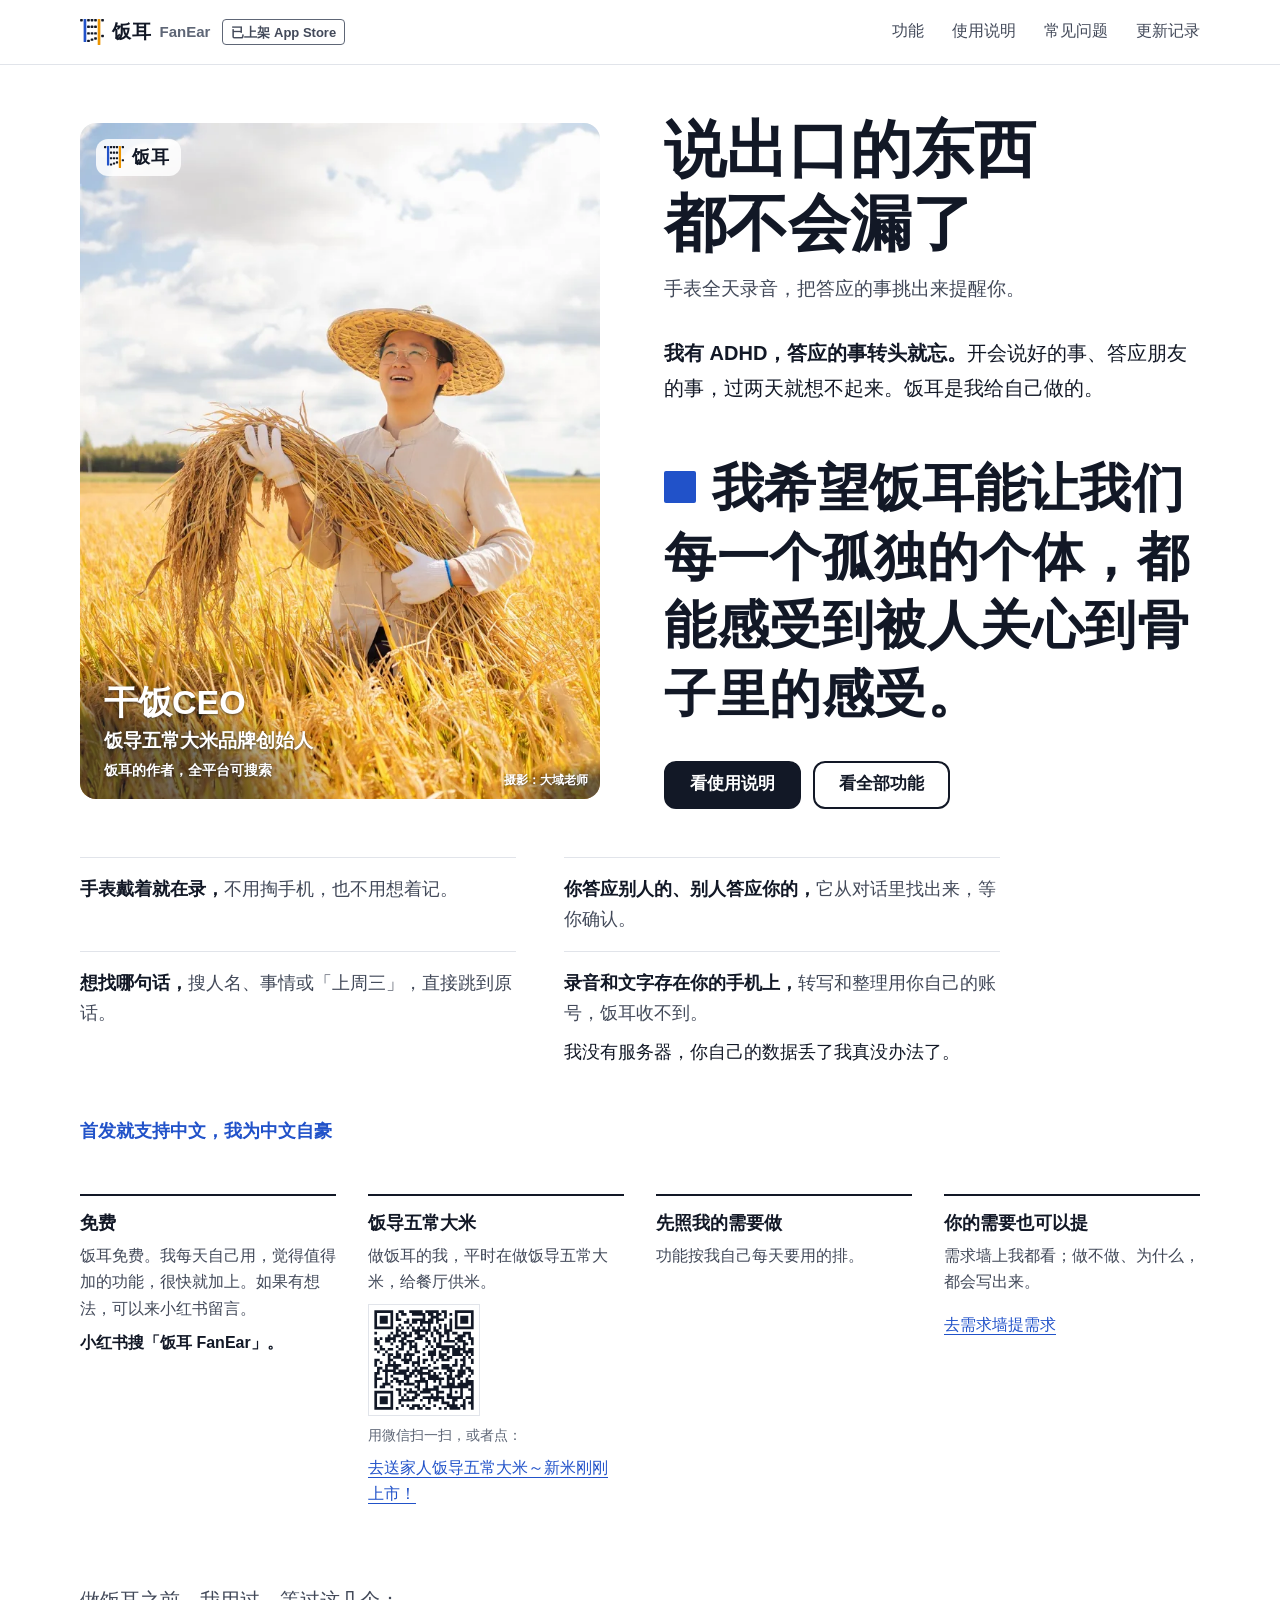
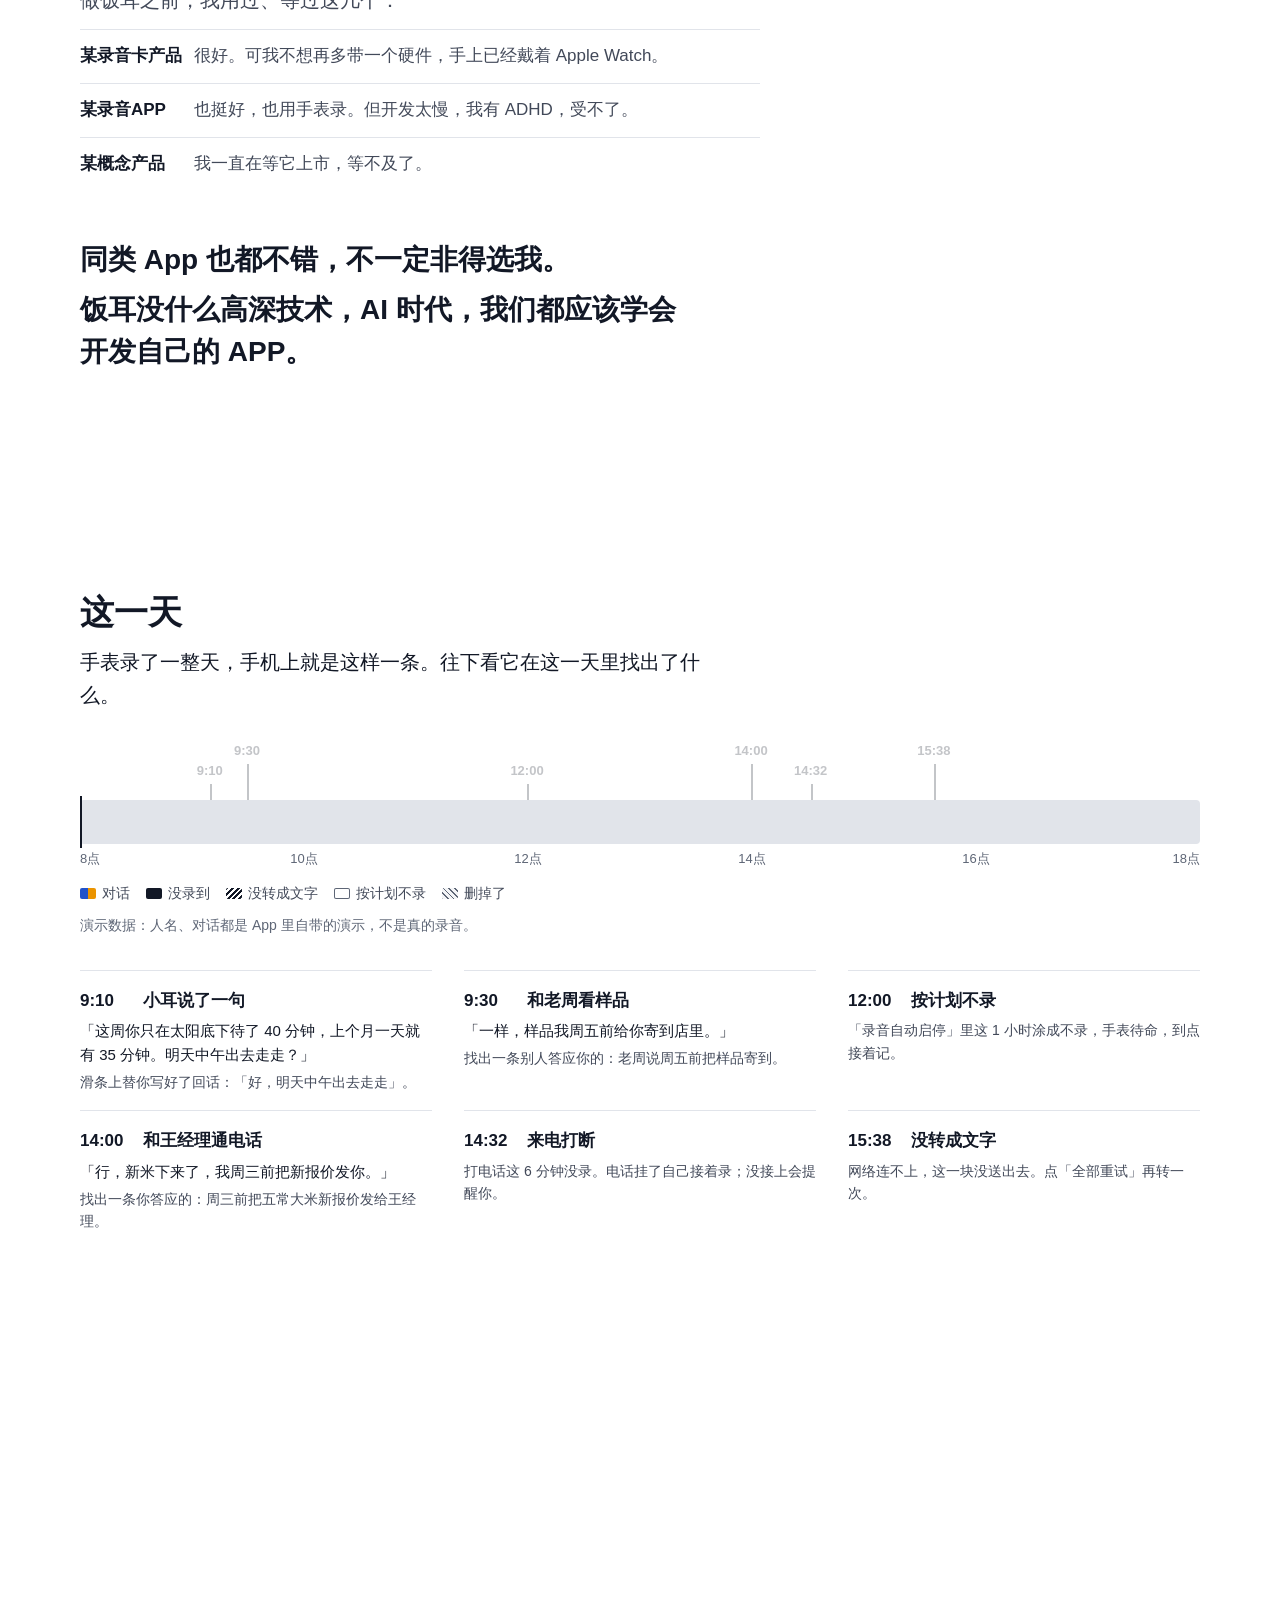
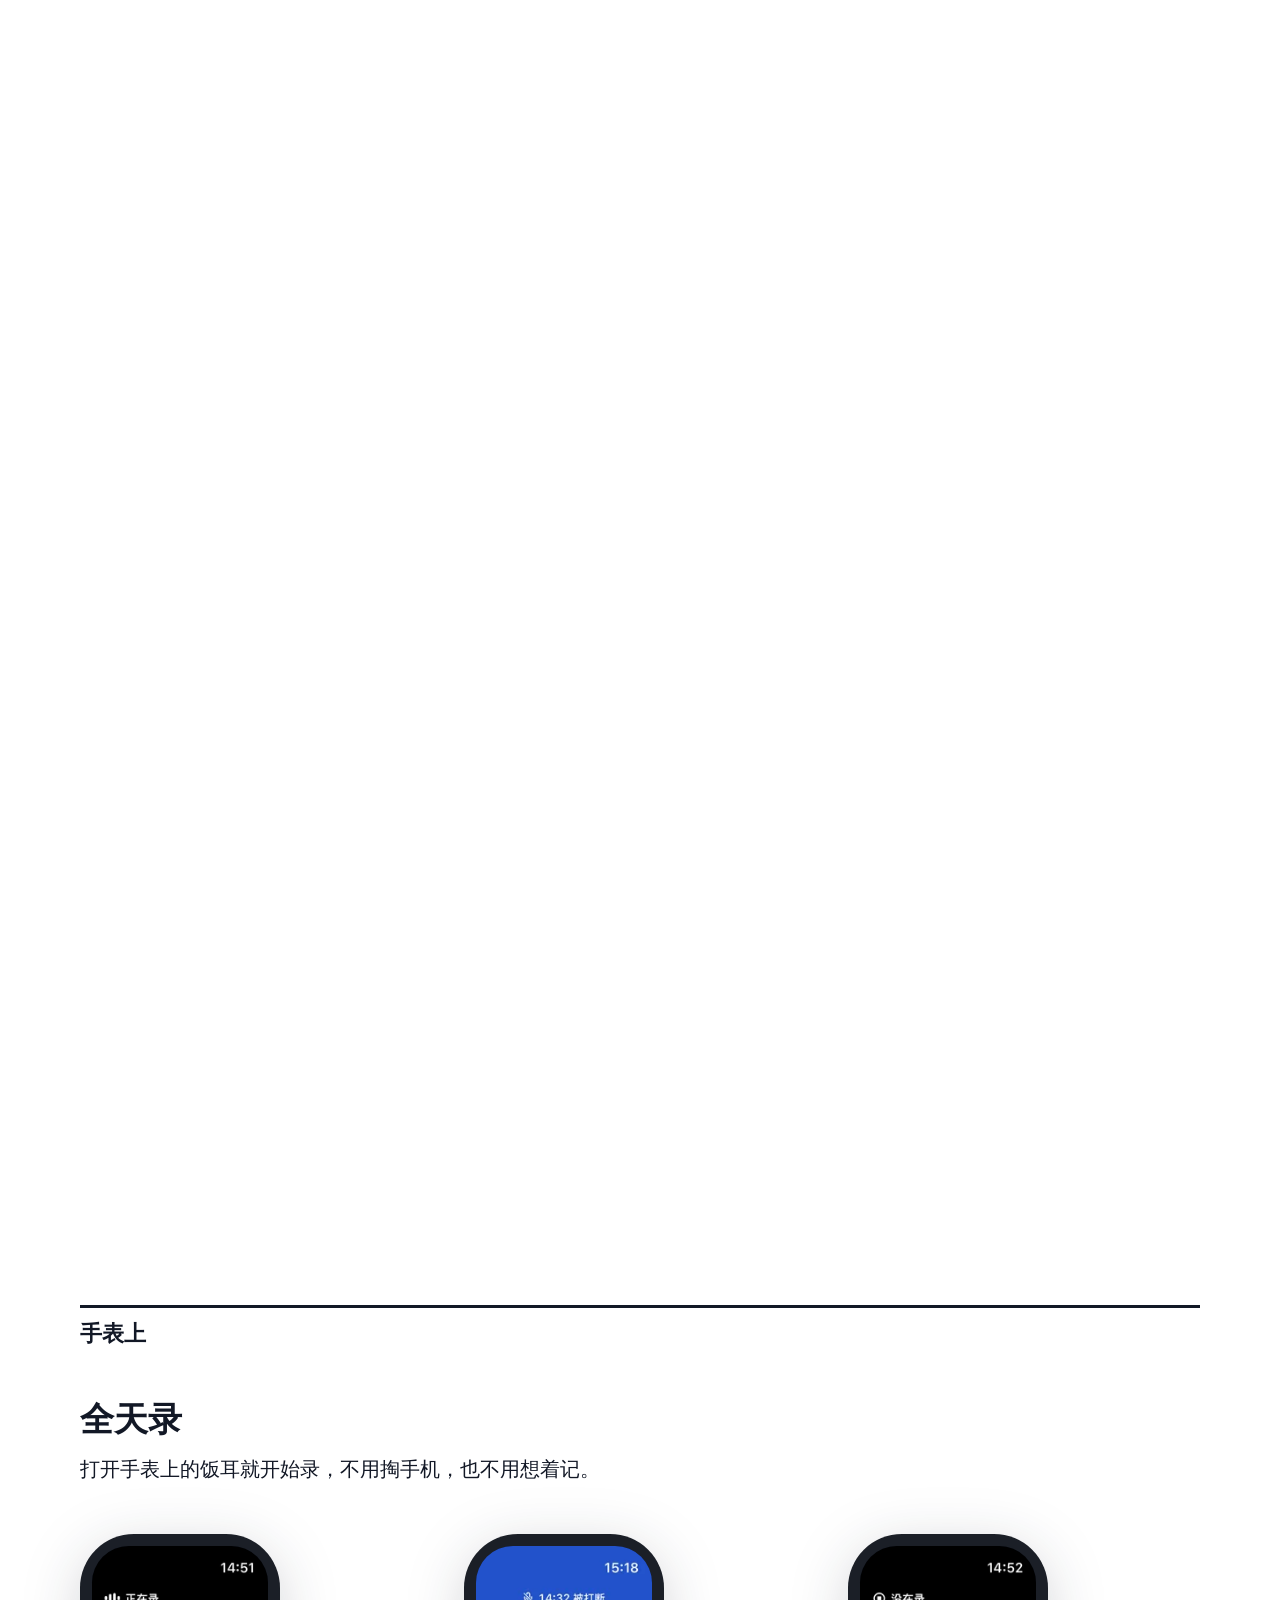
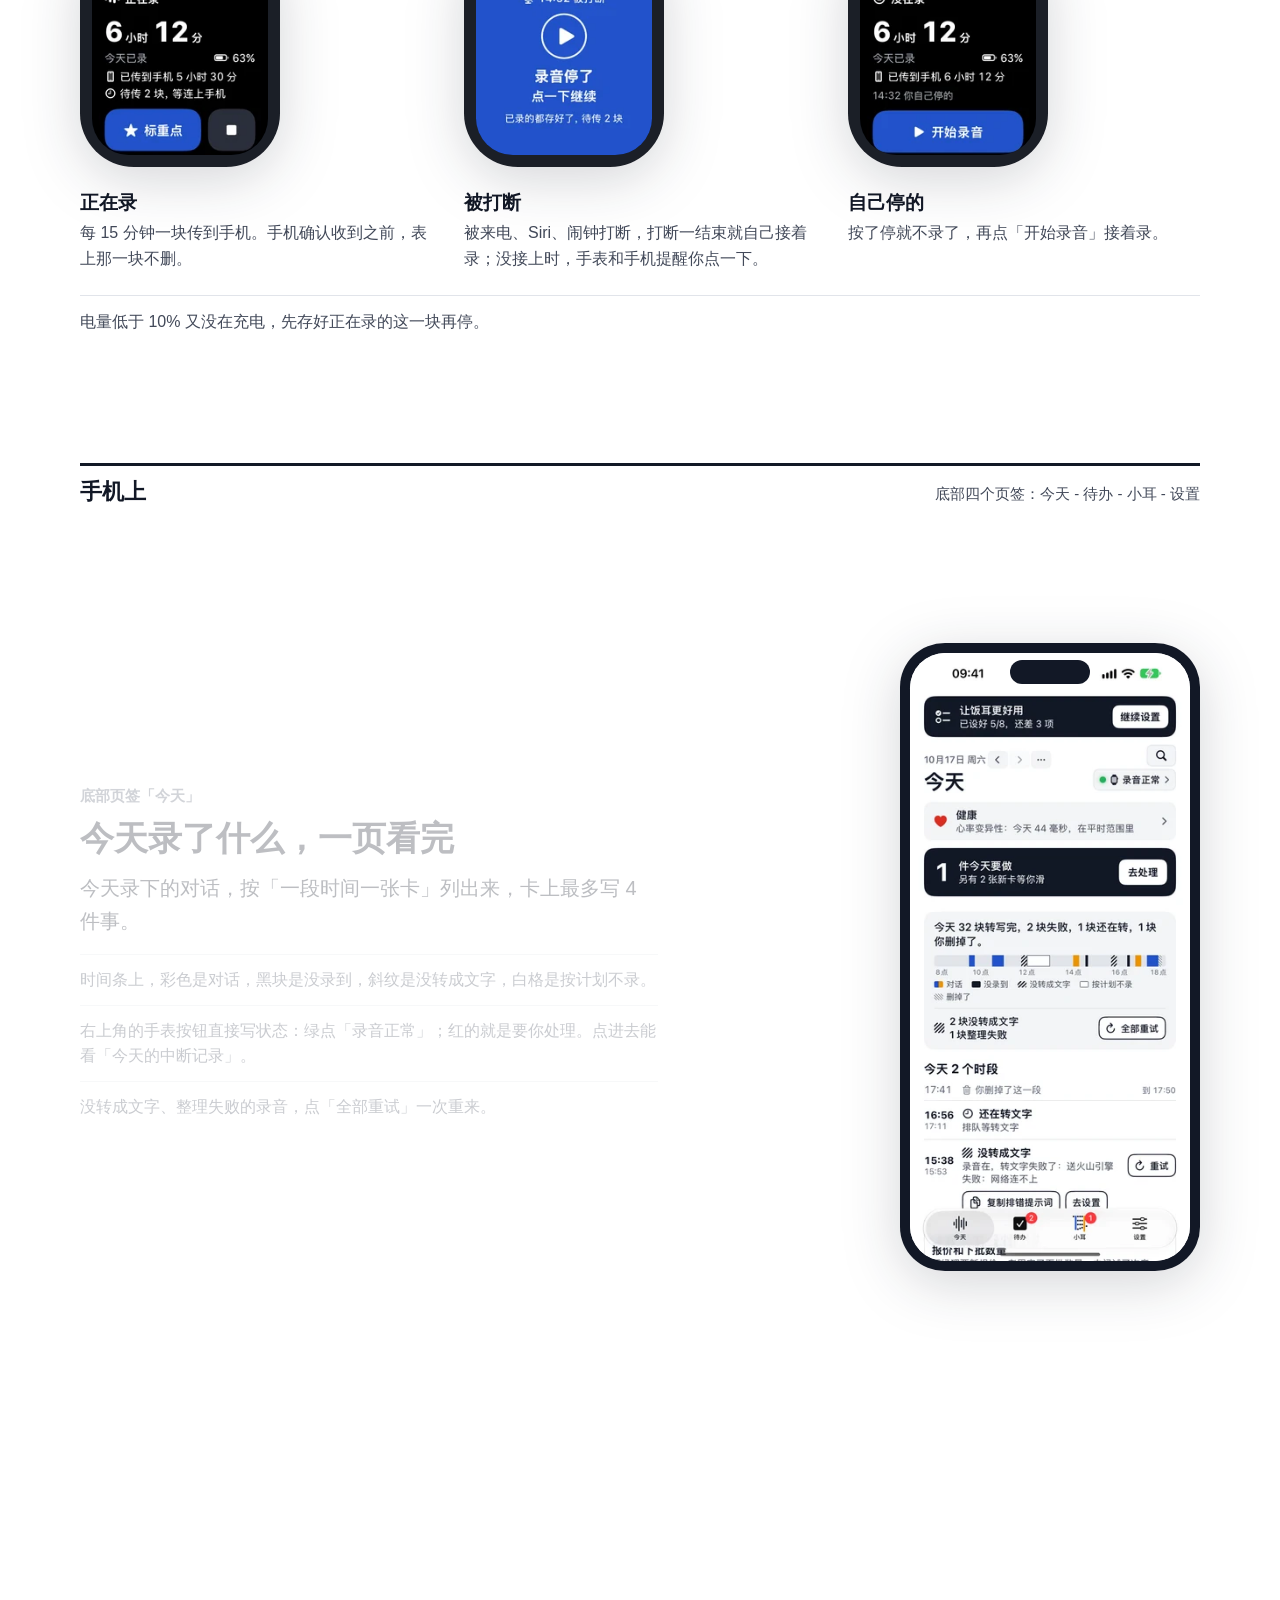
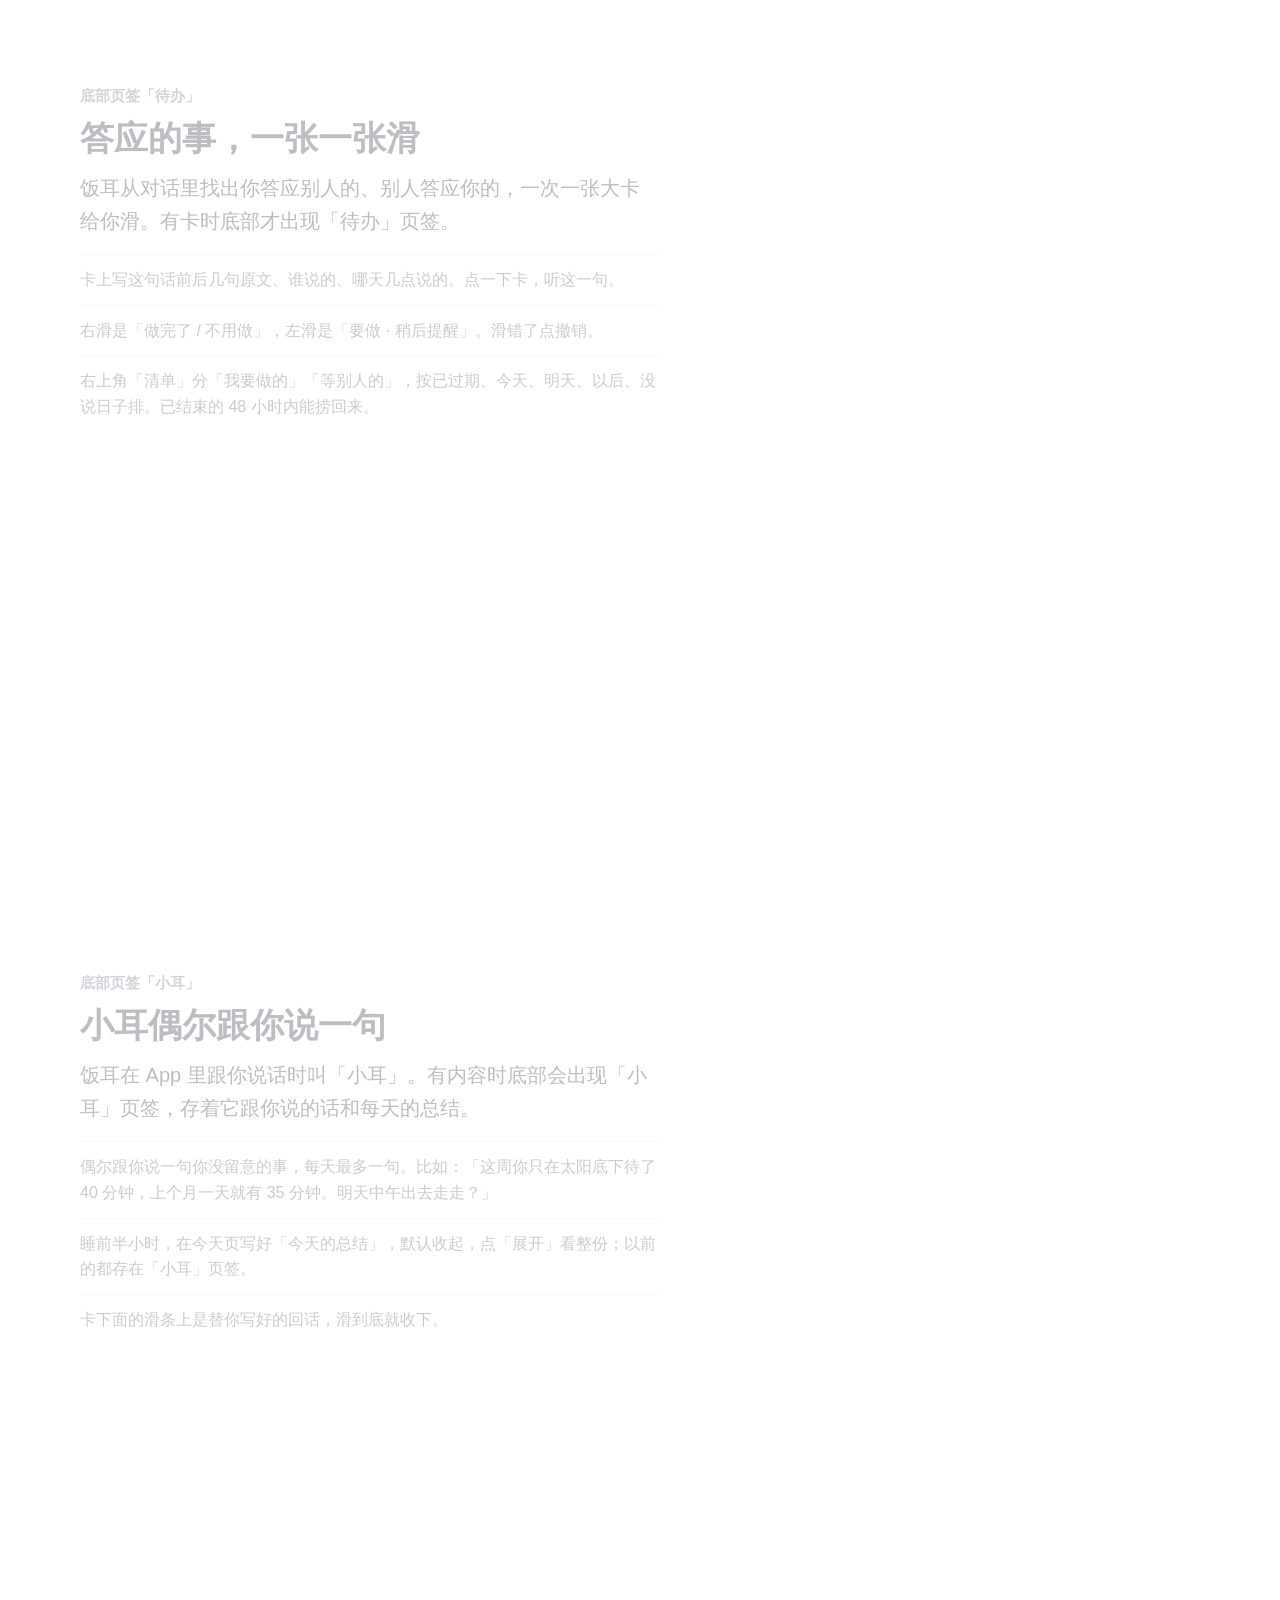
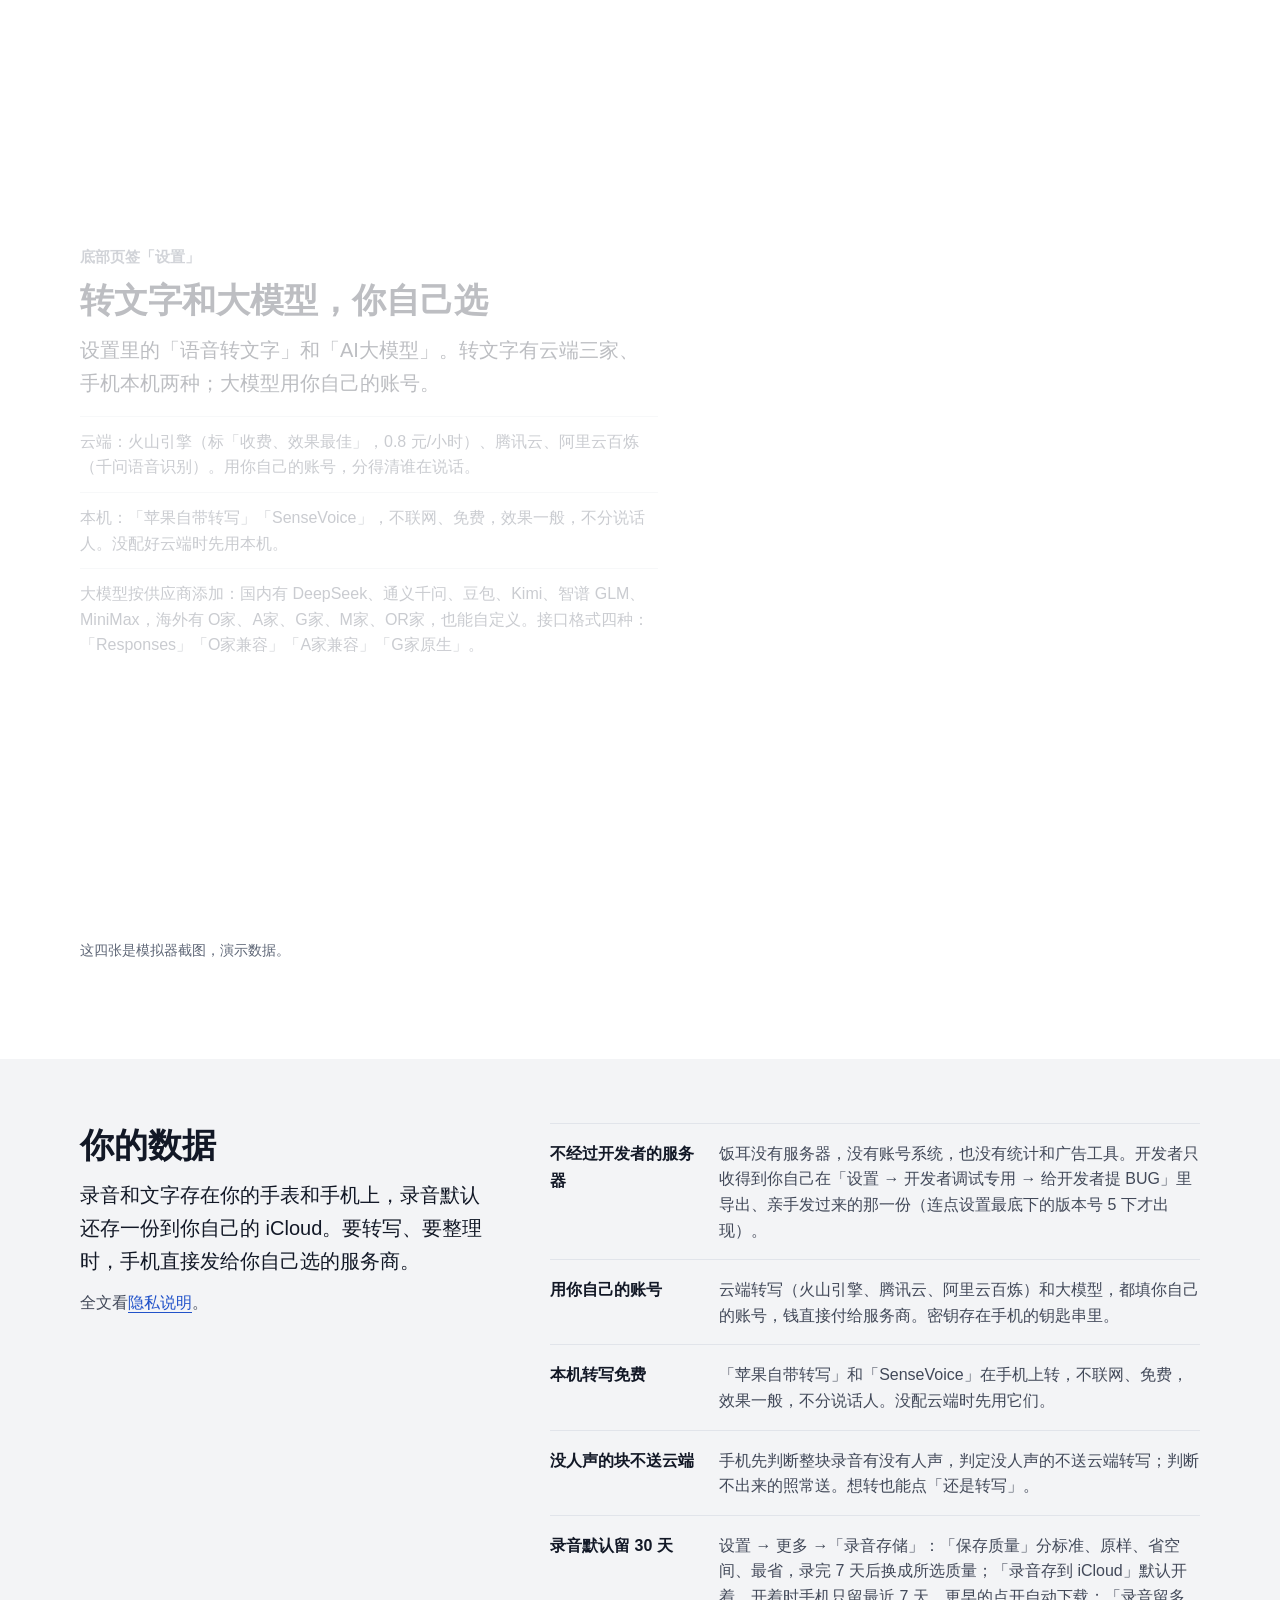
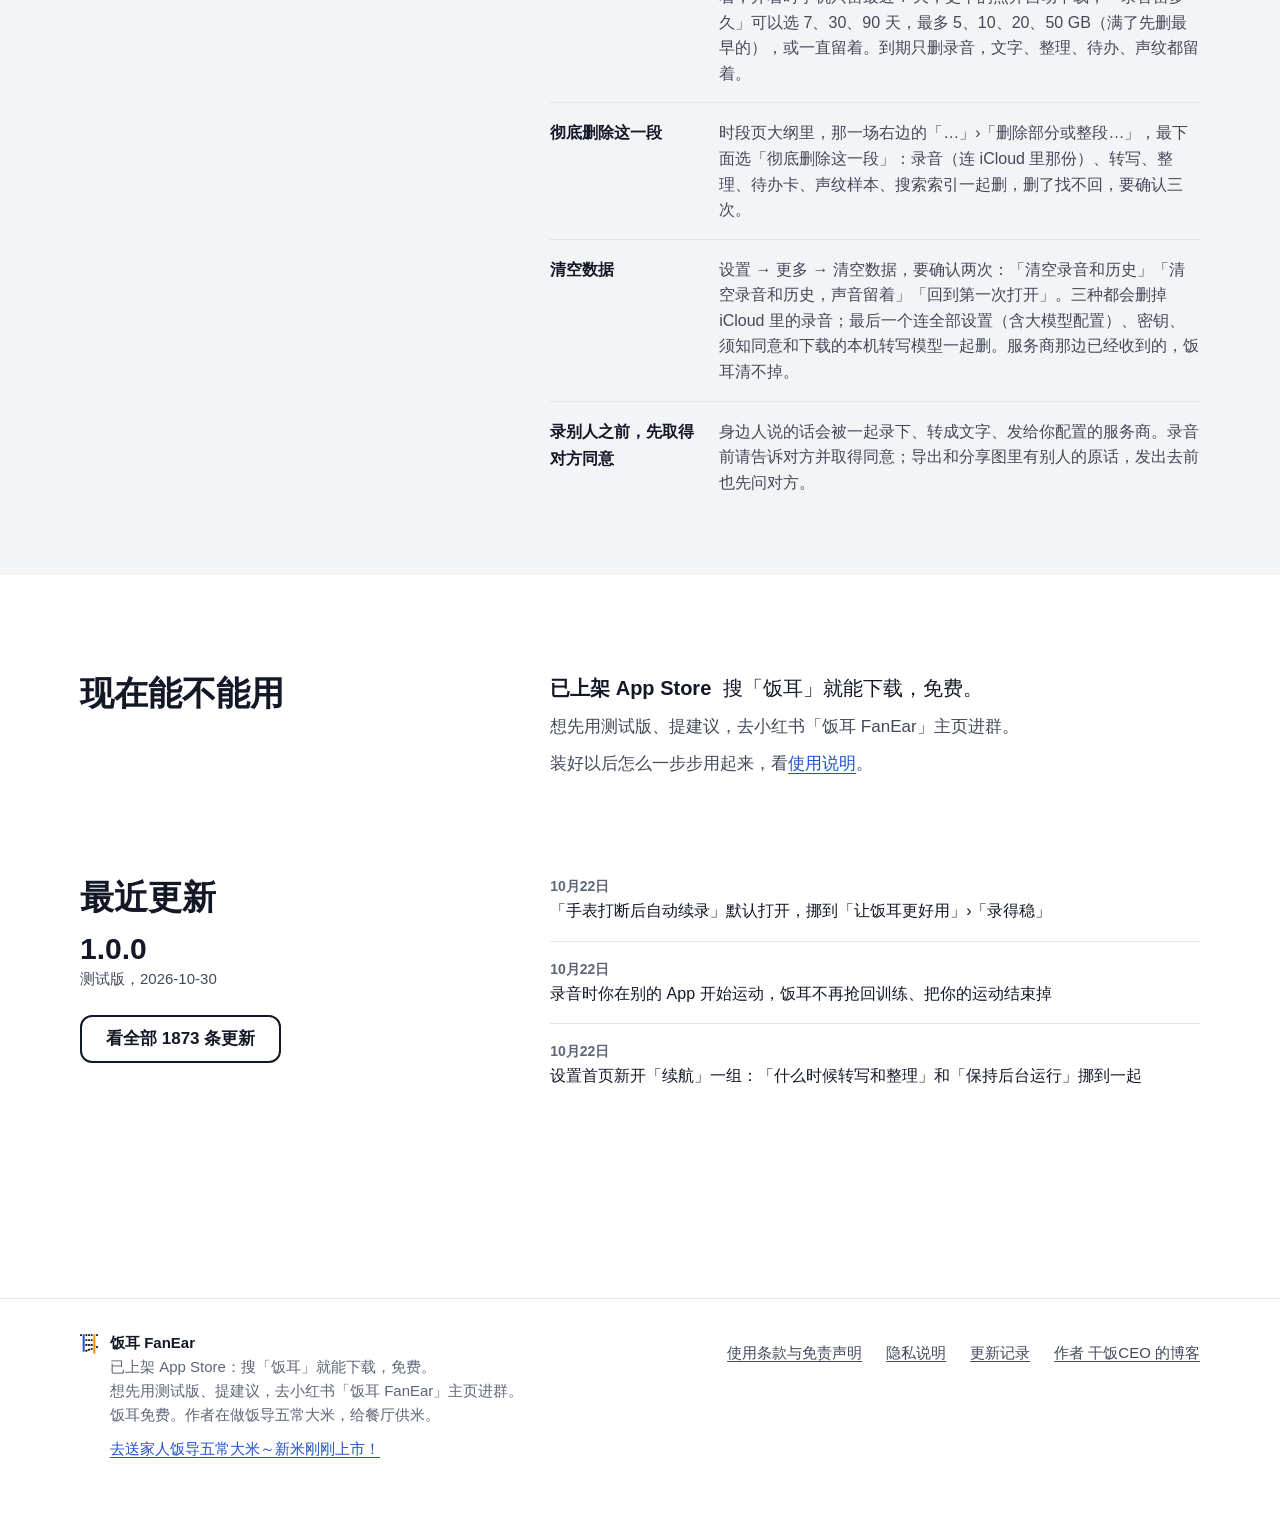
==== commit fc8c6dcc: "deploy: 构建自 ceo.fandao.dev main 702d001（更新记录 1.0.0，条款第 24 版）" ====
--- a/index.html
+++ b/index.html
@@ -1 +1 @@
-<!DOCTYPE html><html lang="zh-CN"><head><meta charset="utf-8"><meta name="viewport" content="width=device-width, initial-scale=1"><title>饭耳 FanEar：手表全天录音，把答应的事挑出来提醒你。</title><meta name="description" content="我有 ADHD，饭耳是给自己做的：手表全天录音，把你答应别人的、别人答应你的挑出来，到点提醒。免费。"><link rel="canonical" href="https://fanear.fandao.dev/"><link rel="icon" href="/favicon.ico" sizes="48x48"><link rel="icon" href="/favicon.png" type="image/png"><link rel="apple-touch-icon" href="/apple-touch-icon.png"><meta name="theme-color" content="#ffffff"><meta property="og:type" content="website"><meta property="og:site_name" content="饭耳 FanEar"><meta property="og:title" content="饭耳 FanEar"><meta property="og:description" content="我有 ADHD，饭耳是给自己做的：手表全天录音，把你答应别人的、别人答应你的挑出来，到点提醒。免费。"><meta property="og:url" content="https://fanear.fandao.dev/"><meta property="og:image" content="https://fanear.fandao.dev/og-icon.png"><meta name="twitter:card" content="summary"><meta name="generator" content="Astro v7.3.7"><link rel="stylesheet" href="/_astro/Base.Cnjp5-22.css"><link rel="stylesheet" href="/_astro/index.DMqOcEUL.css"><link rel="stylesheet" href="/_astro/Shot.vuNaQkuA.css"></head><body><a class="skip-link" href="#main">跳到正文</a><header class="site-header" data-astro-cid-nen7h5rs><div class="header-inner" data-astro-cid-nen7h5rs><a class="brand" href="/" data-astro-cid-nen7h5rs><svg class="logo" width="24" height="26" viewBox="201 172 622 680" aria-hidden="true" focusable="false" data-astro-cid-f7espo7c><g class="logo-ink" data-astro-cid-f7espo7c><rect x="201" y="172" width="70" height="64" rx="16" data-astro-cid-f7espo7c></rect><rect x="385" y="172" width="70" height="64" rx="16" data-astro-cid-f7espo7c></rect><rect x="477" y="172" width="70" height="64" rx="16" data-astro-cid-f7espo7c></rect><rect x="569" y="172" width="70" height="64" rx="16" data-astro-cid-f7espo7c></rect><rect x="753" y="172" width="70" height="64" rx="16" data-astro-cid-f7espo7c></rect><rect x="385" y="344" width="70" height="64" rx="16" data-astro-cid-f7espo7c></rect><rect x="477" y="344" width="70" height="64" rx="16" data-astro-cid-f7espo7c></rect><rect x="569" y="344" width="70" height="64" rx="16" data-astro-cid-f7espo7c></rect><rect x="385" y="516" width="70" height="64" rx="16" data-astro-cid-f7espo7c></rect><rect x="477" y="516" width="70" height="64" rx="16" data-astro-cid-f7espo7c></rect><rect x="569" y="516" width="70" height="64" rx="16" data-astro-cid-f7espo7c></rect><rect x="385" y="712" width="70" height="64" rx="16" data-astro-cid-f7espo7c></rect><rect x="477" y="680" width="70" height="64" rx="16" data-astro-cid-f7espo7c></rect><rect x="569" y="648" width="70" height="64" rx="16" data-astro-cid-f7espo7c></rect><rect x="753" y="584" width="70" height="64" rx="16" data-astro-cid-f7espo7c></rect></g><rect class="logo-me" x="293" y="172" width="70" height="604" rx="16" data-astro-cid-f7espo7c></rect><rect class="logo-p1" x="661" y="172" width="70" height="680" rx="16" data-astro-cid-f7espo7c></rect></svg><span class="brand-name" data-astro-cid-nen7h5rs>饭耳</span><span class="brand-en" data-astro-cid-nen7h5rs>FanEar</span></a><a class="status" href="/changelog/" title="搜「饭耳」就能下载，免费。" data-astro-cid-nen7h5rs>已上架 App Store</a><nav class="site-nav" aria-label="栏目" data-astro-cid-nen7h5rs><a href="/features/" data-astro-cid-nen7h5rs>功能</a><a href="/guide/" data-astro-cid-nen7h5rs>使用说明</a><a href="/faq/" data-astro-cid-nen7h5rs>常见问题</a><a href="/changelog/" data-astro-cid-nen7h5rs>更新记录</a></nav></div></header><main id="main" class="home" data-astro-cid-xa7uqt5p><section class="hero-b" aria-labelledby="h-b-name" data-astro-cid-nztzep3a><figure class="photo" data-astro-cid-nztzep3a><img src="/_astro/intro-hero.3pwo1Yvj_ZYE0Rw.webp" srcset="/_astro/intro-hero.3pwo1Yvj_xbTjO.webp 480w, /_astro/intro-hero.3pwo1Yvj_EvtgB.webp 720w, /_astro/intro-hero.3pwo1Yvj_1PmGuM.webp 960w, /_astro/intro-hero.3pwo1Yvj_ZYE0Rw.webp 1290w" alt="干饭CEO 在稻田里" sizes="(min-width: 960px) 520px, 100vw" loading="eager" fetchpriority="high" data-astro-cid-nztzep3a="true" decoding="async" data-astro-image="constrained" data-astro-image-fit="cover" data-astro-image-pos="center" width="1290" height="1677" class="photo-img"><h1 id="h-b-name" class="photo-badge" data-astro-cid-nztzep3a><svg class="logo" width="20" height="22" viewBox="201 172 622 680" aria-hidden="true" focusable="false" data-astro-cid-f7espo7c><g class="logo-ink" data-astro-cid-f7espo7c><rect x="201" y="172" width="70" height="64" rx="16" data-astro-cid-f7espo7c></rect><rect x="385" y="172" width="70" height="64" rx="16" data-astro-cid-f7espo7c></rect><rect x="477" y="172" width="70" height="64" rx="16" data-astro-cid-f7espo7c></rect><rect x="569" y="172" width="70" height="64" rx="16" data-astro-cid-f7espo7c></rect><rect x="753" y="172" width="70" height="64" rx="16" data-astro-cid-f7espo7c></rect><rect x="385" y="344" width="70" height="64" rx="16" data-astro-cid-f7espo7c></rect><rect x="477" y="344" width="70" height="64" rx="16" data-astro-cid-f7espo7c></rect><rect x="569" y="344" width="70" height="64" rx="16" data-astro-cid-f7espo7c></rect><rect x="385" y="516" width="70" height="64" rx="16" data-astro-cid-f7espo7c></rect><rect x="477" y="516" width="70" height="64" rx="16" data-astro-cid-f7espo7c></rect><rect x="569" y="516" width="70" height="64" rx="16" data-astro-cid-f7espo7c></rect><rect x="385" y="712" width="70" height="64" rx="16" data-astro-cid-f7espo7c></rect><rect x="477" y="680" width="70" height="64" rx="16" data-astro-cid-f7espo7c></rect><rect x="569" y="648" width="70" height="64" rx="16" data-astro-cid-f7espo7c></rect><rect x="753" y="584" width="70" height="64" rx="16" data-astro-cid-f7espo7c></rect></g><rect class="logo-me" x="293" y="172" width="70" height="604" rx="16" data-astro-cid-f7espo7c></rect><rect class="logo-p1" x="661" y="172" width="70" height="680" rx="16" data-astro-cid-f7espo7c></rect></svg><span data-astro-cid-nztzep3a>饭耳</span><span class="visually-hidden" data-astro-cid-nztzep3a>FanEar</span></h1><figcaption class="photo-author" data-astro-cid-nztzep3a><strong data-astro-cid-nztzep3a>干饭CEO</strong><span class="photo-title" data-astro-cid-nztzep3a>饭导五常大米品牌创始人</span><span class="photo-line" data-astro-cid-nztzep3a>饭耳的作者，全平台可搜索</span></figcaption><p class="photo-credit" data-astro-cid-nztzep3a>摄影：大域老师</p></figure><div class="hero-b-text" data-astro-cid-nztzep3a><div class="hero-slogan-block" data-astro-cid-nztzep3a><p class="hero-slogan" data-astro-cid-nztzep3a>说出口的东西都不会漏了</p><p class="hero-oneline" data-astro-cid-nztzep3a>手表全天录音，把答应的事挑出来提醒你。</p></div><div class="opening" data-astro-cid-inpi3r5t><p class="opening-origin" data-astro-cid-inpi3r5t><strong data-astro-cid-inpi3r5t>我有 ADHD，答应的事转头就忘。</strong>开会说好的事、答应朋友的事，过两天就想不起来。饭耳是我给自己做的。</p><p class="opening-wish" data-astro-cid-inpi3r5t><span class="who who-me" aria-hidden="true" data-astro-cid-inpi3r5t></span>我希望饭耳能让我们每一个孤独的个体，都能感受到被人关心到骨子里的感受。</p></div><div class="hero-b-actions" data-astro-cid-nztzep3a><a class="btn" href="/guide/" data-astro-cid-nztzep3a>看使用说明</a><a class="btn btn-line" href="/features/" data-astro-cid-nztzep3a>看全部功能</a></div></div></section><section class="why" aria-labelledby="h-why" data-astro-cid-nwktezpe><h2 id="h-why" class="visually-hidden" data-astro-cid-nwktezpe>我为什么做饭耳</h2><ul class="why-points" data-astro-cid-nwktezpe><li data-astro-cid-nwktezpe><strong data-astro-cid-nwktezpe>手表戴着就在录，</strong>不用掏手机，也不用想着记。</li><li data-astro-cid-nwktezpe><strong data-astro-cid-nwktezpe>你答应别人的、别人答应你的，</strong>它从对话里找出来，等你确认。</li><li data-astro-cid-nwktezpe><strong data-astro-cid-nwktezpe>想找哪句话，</strong>搜人名、事情或「上周三」，直接跳到原话。</li><li data-astro-cid-nwktezpe><strong data-astro-cid-nwktezpe>录音和文字存在你的手机上，</strong>转写和整理用你自己的账号，饭耳收不到。<span class="why-note" data-astro-cid-nwktezpe>我没有服务器，你自己的数据丢了我真没办法了。</span></li></ul><p class="why-tagline" data-astro-cid-nwktezpe>首发就支持中文，我为中文自豪</p><dl class="why-terms" data-astro-cid-nwktezpe><div data-astro-cid-nwktezpe><dt data-astro-cid-nwktezpe>免费</dt><dd data-astro-cid-nwktezpe>饭耳免费。我每天自己用，觉得值得加的功能，很快就加上。如果有想法，可以来小红书留言。<span class="why-xhs" data-astro-cid-nwktezpe>小红书搜「饭耳 FanEar」。</span></dd></div><div data-astro-cid-nwktezpe><dt data-astro-cid-nwktezpe>饭导五常大米</dt><dd data-astro-cid-nwktezpe>做饭耳的我，平时在做饭导五常大米，给餐厅供米。<div class="why-shop" data-astro-cid-nwktezpe><img class="why-shop-qr" src="/shop-qr.svg" width="112" height="112" alt="微信扫码，进饭导五常大米的微信小店" loading="lazy" data-astro-cid-nwktezpe><span class="why-shop-hint" data-astro-cid-nwktezpe>用微信扫一扫，或者点：</span><a href="https://store.weixin.qq.com/shop/b/rKLGUz4XqmFKlfA?entrance_id=h5" data-astro-cid-nwktezpe>去送家人饭导五常大米～新米刚刚上市！</a></div></dd></div><div data-astro-cid-nwktezpe><dt data-astro-cid-nwktezpe>先照我的需要做</dt><dd data-astro-cid-nwktezpe>功能按我自己每天要用的排。</dd></div><div data-astro-cid-nwktezpe><dt data-astro-cid-nwktezpe>你的需要也可以提</dt><dd data-astro-cid-nwktezpe>需求墙上我都看；做不做、为什么，都会写出来。<div class="why-wish" data-astro-cid-nwktezpe><a href="https://wish.fanear.fandao.dev" data-astro-cid-nwktezpe>去需求墙提需求</a></div></dd></div></dl><p class="why-lead" data-astro-cid-nwktezpe>做饭耳之前，我用过、等过这几个：</p><dl class="why-others" data-astro-cid-nwktezpe><div data-astro-cid-nwktezpe><dt data-astro-cid-nwktezpe>某录音卡产品</dt><dd data-astro-cid-nwktezpe>很好。可我不想再多带一个硬件，手上已经戴着 Apple Watch。</dd></div><div data-astro-cid-nwktezpe><dt data-astro-cid-nwktezpe>某录音APP</dt><dd data-astro-cid-nwktezpe>也挺好，也用手表录。但开发太慢，我有 ADHD，受不了。</dd></div><div data-astro-cid-nwktezpe><dt data-astro-cid-nwktezpe>某概念产品</dt><dd data-astro-cid-nwktezpe>我一直在等它上市，等不及了。</dd></div></dl><p class="why-close" data-astro-cid-nwktezpe><span data-astro-cid-nwktezpe>同类 App 也都不错，不一定非得选我。</span><span data-astro-cid-nwktezpe>饭耳没什么高深技术，AI 时代，我们都应该学会开发自己的 APP。</span></p></section><section class="day" aria-labelledby="h-day" data-astro-cid-otadpcda><div class="day-track" data-astro-cid-otadpcda><div class="day-stage" style="--fe-day-scope:--fe-day-in, --fe-m0, --fe-m1, --fe-m2, --fe-m3, --fe-m4, --fe-m5" data-astro-cid-otadpcda><div class="day-head" data-astro-cid-otadpcda><h2 id="h-day" data-astro-cid-otadpcda>这一天</h2><p class="day-lead" data-astro-cid-otadpcda>手表录了一整天，手机上就是这样一条。往下看它在这一天里找出了什么。</p></div><figure class="ribbon-figure" data-astro-cid-otadpcda><div class="ribbon-wrap" role="img" aria-label="演示数据里的一天，8 点到 18 点：9:10 小耳说了一句；9:30 和老周看样品；12:00 按计划不录；14:00 和王经理通电话；14:32 来电打断；15:38 没转成文字。" data-astro-cid-otadpcda><div class="ribbon-marks" aria-hidden="true" data-astro-cid-otadpcda><span class="mark mark-row-0" style="--x:11.67%;--p:0.11666666666666661;--t:--fe-m0" data-astro-cid-otadpcda><span class="mark-time" data-astro-cid-otadpcda>9:10</span></span><span class="mark mark-row-1" style="--x:15%;--p:0.15;--t:--fe-m1" data-astro-cid-otadpcda><span class="mark-time" data-astro-cid-otadpcda>9:30</span></span><span class="mark mark-row-0" style="--x:40%;--p:0.4;--t:--fe-m2" data-astro-cid-otadpcda><span class="mark-time" data-astro-cid-otadpcda>12:00</span></span><span class="mark mark-row-1" style="--x:60%;--p:0.6;--t:--fe-m3" data-astro-cid-otadpcda><span class="mark-time" data-astro-cid-otadpcda>14:00</span></span><span class="mark mark-row-0" style="--x:65.33%;--p:0.6533333333333333;--t:--fe-m4" data-astro-cid-otadpcda><span class="mark-time" data-astro-cid-otadpcda>14:32</span></span><span class="mark mark-row-1" style="--x:76.33%;--p:0.7633333333333333;--t:--fe-m5" data-astro-cid-otadpcda><span class="mark-time" data-astro-cid-otadpcda>15:38</span></span></div><div class="ribbon" data-astro-cid-otadpcda><div class="ribbon-fill" data-astro-cid-otadpcda><span class="seg seg-p1" style="left:15%;width:2.5%" data-astro-cid-otadpcda></span><span class="seg seg-p2" style="left:25%;width:5%" data-astro-cid-otadpcda></span><span class="seg seg-fail" style="left:37.5%;width:2.5%" data-astro-cid-otadpcda></span><span class="seg seg-planned" style="left:40%;width:10%" data-astro-cid-otadpcda></span><span class="seg seg-me" style="left:60%;width:2.5%" data-astro-cid-otadpcda></span><span class="seg seg-gap" style="left:65.33%;width:1%" data-astro-cid-otadpcda></span><span class="seg seg-fail" style="left:76.33%;width:2.5%" data-astro-cid-otadpcda></span><span class="seg seg-gap" style="left:83.33%;width:1%" data-astro-cid-otadpcda></span><span class="seg seg-p1" style="left:86.83%;width:2.5%" data-astro-cid-otadpcda></span><span class="seg seg-p2" style="left:91.83%;width:2.5%" data-astro-cid-otadpcda></span><span class="seg seg-p3" style="left:94.33%;width:2.5%" data-astro-cid-otadpcda></span><span class="seg seg-deleted" style="left:96.83%;width:1.5%" data-astro-cid-otadpcda></span></div><span class="ribbon-cursor" aria-hidden="true" data-astro-cid-otadpcda></span><span class="ribbon-play" aria-hidden="true" data-astro-cid-otadpcda><span class="play-step" style="--t:--fe-day-in;--d:0.1167"><span class="play-step" style="--t:--fe-m0;--d:0.0333"><span class="play-step" style="--t:--fe-m1;--d:0.2500"><span class="play-step" style="--t:--fe-m2;--d:0.2000"><span class="play-step" style="--t:--fe-m3;--d:0.0533"><span class="play-step" style="--t:--fe-m4;--d:0.1100"><span class="play-step" style="--t:--fe-m5;--d:0.2367"><span class="play-head"></span></span></span></span></span></span></span></span></span></div><div class="ribbon-ticks" aria-hidden="true" data-astro-cid-otadpcda><span style="--x:0%" data-astro-cid-otadpcda>8点</span><span style="--x:20%" data-astro-cid-otadpcda>10点</span><span style="--x:40%" data-astro-cid-otadpcda>12点</span><span style="--x:60%" data-astro-cid-otadpcda>14点</span><span style="--x:80%" data-astro-cid-otadpcda>16点</span><span style="--x:100%" data-astro-cid-otadpcda>18点</span></div></div><figcaption data-astro-cid-otadpcda><ul class="ribbon-key" data-astro-cid-otadpcda><li data-astro-cid-otadpcda><span class="swatch swatch-talk" aria-hidden="true" data-astro-cid-otadpcda></span>对话</li><li data-astro-cid-otadpcda><span class="swatch swatch-gap" aria-hidden="true" data-astro-cid-otadpcda></span>没录到</li><li data-astro-cid-otadpcda><span class="swatch swatch-fail" aria-hidden="true" data-astro-cid-otadpcda></span>没转成文字</li><li data-astro-cid-otadpcda><span class="swatch swatch-planned" aria-hidden="true" data-astro-cid-otadpcda></span>按计划不录</li><li data-astro-cid-otadpcda><span class="swatch swatch-deleted" aria-hidden="true" data-astro-cid-otadpcda></span>删掉了</li></ul><p class="ribbon-note" data-astro-cid-otadpcda>演示数据：人名、对话都是 App 里自带的演示，不是真的录音。</p></figcaption></figure><ol class="moments" data-astro-cid-otadpcda><li style="--p:0.11666666666666661;--t:--fe-m0" data-astro-cid-otadpcda><p class="moment-head" data-astro-cid-otadpcda><time data-astro-cid-otadpcda>9:10</time><span data-astro-cid-otadpcda>小耳说了一句</span></p><p class="moment-quote" data-astro-cid-otadpcda>「这周你只在太阳底下待了 40 分钟，上个月一天就有 35 分钟。明天中午出去走走？」</p><p class="moment-then" data-astro-cid-otadpcda>滑条上替你写好了回话：「好，明天中午出去走走」。</p></li><li style="--p:0.15;--t:--fe-m1" data-astro-cid-otadpcda><p class="moment-head" data-astro-cid-otadpcda><time data-astro-cid-otadpcda>9:30</time><span data-astro-cid-otadpcda>和老周看样品</span></p><p class="moment-quote" data-astro-cid-otadpcda>「一样，样品我周五前给你寄到店里。」</p><p class="moment-then" data-astro-cid-otadpcda>找出一条别人答应你的：老周说周五前把样品寄到。</p></li><li style="--p:0.4;--t:--fe-m2" data-astro-cid-otadpcda><p class="moment-head" data-astro-cid-otadpcda><time data-astro-cid-otadpcda>12:00</time><span data-astro-cid-otadpcda>按计划不录</span></p><p class="moment-then" data-astro-cid-otadpcda>「录音自动启停」里这 1 小时涂成不录，手表待命，到点接着记。</p></li><li style="--p:0.6;--t:--fe-m3" data-astro-cid-otadpcda><p class="moment-head" data-astro-cid-otadpcda><time data-astro-cid-otadpcda>14:00</time><span data-astro-cid-otadpcda>和王经理通电话</span></p><p class="moment-quote" data-astro-cid-otadpcda>「行，新米下来了，我周三前把新报价发你。」</p><p class="moment-then" data-astro-cid-otadpcda>找出一条你答应的：周三前把五常大米新报价发给王经理。</p></li><li style="--p:0.6533333333333333;--t:--fe-m4" data-astro-cid-otadpcda><p class="moment-head" data-astro-cid-otadpcda><time data-astro-cid-otadpcda>14:32</time><span data-astro-cid-otadpcda>来电打断</span></p><p class="moment-then" data-astro-cid-otadpcda>打电话这 6 分钟没录。电话挂了自己接着录；没接上会提醒你。</p></li><li style="--p:0.7633333333333333;--t:--fe-m5" data-astro-cid-otadpcda><p class="moment-head" data-astro-cid-otadpcda><time data-astro-cid-otadpcda>15:38</time><span data-astro-cid-otadpcda>没转成文字</span></p><p class="moment-then" data-astro-cid-otadpcda>网络连不上，这一块没送出去。点「全部重试」再转一次。</p></li></ol></div></div></section><div class="group" data-astro-cid-xa7uqt5p><h2 data-astro-cid-xa7uqt5p>手表上</h2></div><section class="watch" aria-labelledby="h-c-record" data-astro-cid-mrfkj4jl><div class="watch-head" data-astro-cid-mrfkj4jl><h3 id="h-c-record" data-astro-cid-mrfkj4jl>全天录</h3><p class="watch-lead" data-astro-cid-mrfkj4jl>打开手表上的饭耳就开始录，不用掏手机，也不用想着记。</p></div><ul class="states" data-astro-cid-mrfkj4jl><li data-astro-cid-mrfkj4jl><figure class="shot shot-watch" data-astro-cid-aatdr2li><div class="shot-frame" data-astro-cid-aatdr2li><div class="shot-screen" data-astro-cid-aatdr2li><div class="shot-layer" data-shot="watchRecording" data-astro-cid-aatdr2li><img src="/_astro/watch-recording.BE-OQizN_ADKqm.webp" srcset="/_astro/watch-recording.BE-OQizN_Z1P5IBW.webp 200w, /_astro/watch-recording.BE-OQizN_Z2arnUc.webp 300w, /_astro/watch-recording.BE-OQizN_ADKqm.webp 416w" alt="手表正在录：今天已录 6 小时 12 分，电量 63%，已传到手机 5 小时 30 分，待传 2 块、等连上手机；最下面左边一个大的「标重点」，右边一个窄的停止键。" sizes="(min-width: 768px) 200px, 34vw" loading="lazy" data-astro-cid-aatdr2li="true" decoding="async" data-astro-image="constrained" data-astro-image-fit="cover" data-astro-image-pos="center" width="416" height="496"></div></div></div></figure><div class="state-text" data-astro-cid-mrfkj4jl><h4 data-astro-cid-mrfkj4jl>正在录</h4><p data-astro-cid-mrfkj4jl>每 15 分钟一块传到手机。手机确认收到之前，表上那一块不删。</p></div></li><li data-astro-cid-mrfkj4jl><figure class="shot shot-watch" data-astro-cid-aatdr2li><div class="shot-frame" data-astro-cid-aatdr2li><div class="shot-screen" data-astro-cid-aatdr2li><div class="shot-layer" data-shot="watchInterrupted" data-astro-cid-aatdr2li><img src="/_astro/watch-interrupted.5VYVbsaG_11KK8g.webp" srcset="/_astro/watch-interrupted.5VYVbsaG_Z1aCr3Q.webp 200w, /_astro/watch-interrupted.5VYVbsaG_1HiPtp.webp 300w, /_astro/watch-interrupted.5VYVbsaG_11KK8g.webp 416w" alt="手表被打断后整块屏变蓝：14:32 被打断，录音停了，点一下继续；已录的都存好了，待传 2 块。" sizes="(min-width: 768px) 200px, 34vw" loading="lazy" data-astro-cid-aatdr2li="true" decoding="async" data-astro-image="constrained" data-astro-image-fit="cover" data-astro-image-pos="center" width="416" height="496"></div></div></div></figure><div class="state-text" data-astro-cid-mrfkj4jl><h4 data-astro-cid-mrfkj4jl>被打断</h4><p data-astro-cid-mrfkj4jl>被来电、Siri、闹钟打断，打断一结束就自己接着录；没接上时，手表和手机提醒你点一下。</p></div></li><li data-astro-cid-mrfkj4jl><figure class="shot shot-watch" data-astro-cid-aatdr2li><div class="shot-frame" data-astro-cid-aatdr2li><div class="shot-screen" data-astro-cid-aatdr2li><div class="shot-layer" data-shot="watchStopped" data-astro-cid-aatdr2li><img src="/_astro/watch-stopped.BChZI0yt_Z1PiACv.webp" srcset="/_astro/watch-stopped.BChZI0yt_1FGOS.webp 200w, /_astro/watch-stopped.BChZI0yt_Z1uuFxn.webp 300w, /_astro/watch-stopped.BChZI0yt_Z1PiACv.webp 416w" alt="自己停了录音的手表：没在录，今天已录 6 小时 12 分，已传到手机 6 小时 12 分，14:32 你自己停的，下面是「开始录音」按钮。" sizes="(min-width: 768px) 200px, 34vw" loading="lazy" data-astro-cid-aatdr2li="true" decoding="async" data-astro-image="constrained" data-astro-image-fit="cover" data-astro-image-pos="center" width="416" height="496"></div></div></div></figure><div class="state-text" data-astro-cid-mrfkj4jl><h4 data-astro-cid-mrfkj4jl>自己停的</h4><p data-astro-cid-mrfkj4jl>按了停就不录了，再点「开始录音」接着录。</p></div></li></ul><p class="watch-foot" data-astro-cid-mrfkj4jl>电量低于 10% 又没在充电，先存好正在录的这一块再停。</p></section><div class="group group-phone" data-astro-cid-xa7uqt5p><h2 data-astro-cid-xa7uqt5p>手机上</h2><p data-astro-cid-xa7uqt5p>底部四个页签：今天 - 待办 - 小耳 - 设置</p></div><div class="story" data-astro-cid-xa7uqt5p><section class="chapter" aria-labelledby="h-tab-today" data-astro-cid-3sa3nr35><div class="chapter-text" data-astro-cid-3sa3nr35><p class="chapter-screen" data-astro-cid-3sa3nr35>底部页签「今天」</p><h3 id="h-tab-today" data-astro-cid-3sa3nr35>今天录了什么，一页看完</h3><p class="chapter-lead" data-astro-cid-3sa3nr35>今天录下的对话，按「一段时间一张卡」列出来，卡上最多写 4 件事。</p><ul class="points" data-astro-cid-5f7ksxxm><li data-astro-cid-5f7ksxxm>时间条上，彩色是对话，黑块是没录到，斜纹是没转成文字，白格是按计划不录。</li><li data-astro-cid-5f7ksxxm>右上角的手表按钮直接写状态：绿点「录音正常」；红的就是要你处理。点进去能看「今天的中断记录」。</li><li data-astro-cid-5f7ksxxm>没转成文字、整理失败的录音，点「全部重试」一次重来。</li></ul></div><div class="chapter-figure" data-astro-cid-3sa3nr35><figure class="shot shot-phone" data-astro-cid-aatdr2li><div class="shot-frame" data-astro-cid-aatdr2li><div class="shot-screen" data-astro-cid-aatdr2li><div class="shot-layer" data-shot="today" data-astro-cid-aatdr2li><img src="/_astro/phone-today.BLyEcVie_ZtAvnp.webp" srcset="/_astro/phone-today.BLyEcVie_Z2oBrQ3.webp 320w, /_astro/phone-today.BLyEcVie_1kCGeh.webp 480w, /_astro/phone-today.BLyEcVie_ZJ4SIz.webp 640w, /_astro/phone-today.BLyEcVie_1cSEEi.webp 960w" alt="手机上的「今天」：最上面一条深色横条「让饭耳更好用，已设好 5/8，还差 3 项」和「继续设置」；下面 10月17日 周六，旁边能翻前一天后一天，还有一个「…」，右上角放大镜和绿点「录音正常」；一条灰底的「健康」：心率变异性今天 44 毫秒，在平时范围里；深色横幅「1 件今天要做，另有 2 张新卡等你滑」和「去处理」；一张卡写着「今天 32 块转写完，2 块失败，1 块还在转，1 块你删掉了」，下面是 8 点到 18 点的时间条，再下面「2 块没转成文字、1 块整理失败」旁边是「全部重试」；最后是「今天 2 个时段」，15:38 那一段没转成文字，写着原因「网络连不上」，带「重试」「复制排错提示词」「去设置」。" sizes="(min-width: 1100px) 300px, (min-width: 768px) 280px, 64vw" loading="lazy" data-astro-cid-aatdr2li="true" decoding="async" data-astro-image="constrained" data-astro-image-fit="cover" data-astro-image-pos="center" width="1320" height="2868"></div><span class="shot-island" aria-hidden="true" data-astro-cid-aatdr2li></span></div></div></figure></div></section><section class="chapter chapter-flip" aria-labelledby="h-tab-todo" data-astro-cid-3sa3nr35><div class="chapter-text" data-astro-cid-3sa3nr35><p class="chapter-screen" data-astro-cid-3sa3nr35>底部页签「待办」</p><h3 id="h-tab-todo" data-astro-cid-3sa3nr35>答应的事，一张一张滑</h3><p class="chapter-lead" data-astro-cid-3sa3nr35>饭耳从对话里找出你答应别人的、别人答应你的，一次一张大卡给你滑。有卡时底部才出现「待办」页签。</p><ul class="points" data-astro-cid-5f7ksxxm><li data-astro-cid-5f7ksxxm>卡上写这句话前后几句原文、谁说的、哪天几点说的。点一下卡，听这一句。</li><li data-astro-cid-5f7ksxxm>右滑是「做完了 / 不用做」，左滑是「要做 · 稍后提醒」。滑错了点撤销。</li><li data-astro-cid-5f7ksxxm>右上角「清单」分「我要做的」「等别人的」，按已过期、今天、明天、以后、没说日子排。已结束的 48 小时内能捞回来。</li></ul></div><div class="chapter-figure" data-astro-cid-3sa3nr35><figure class="shot shot-phone" data-astro-cid-aatdr2li><div class="shot-frame" data-astro-cid-aatdr2li><div class="shot-screen" data-astro-cid-aatdr2li><div class="shot-layer" data-shot="todoDeck" data-astro-cid-aatdr2li><img src="/_astro/phone-todo-deck.BuCoqokC_ZuPaQi.webp" srcset="/_astro/phone-todo-deck.BuCoqokC_1kfQVD.webp 320w, /_astro/phone-todo-deck.BuCoqokC_299y1i.webp 480w, /_astro/phone-todo-deck.BuCoqokC_1FFYf9.webp 640w, /_astro/phone-todo-deck.BuCoqokC_Z27AGov.webp 960w" alt="「待办」里的一张大卡：红标「过期 1 天」，「答应刘总」「把报价单发给刘总」，下面是昨天 16:04 和刘总吃饭时前后几句原话，「我：今天晚上我把报价单发你。」这句标黄，下面一行「点卡片听这一句」；卡底是「补充」「分享」；右上角「清单 3」。" sizes="(min-width: 1100px) 300px, (min-width: 768px) 280px, 64vw" loading="lazy" data-astro-cid-aatdr2li="true" decoding="async" data-astro-image="constrained" data-astro-image-fit="cover" data-astro-image-pos="center" width="1320" height="2868"><div class="sm sm-todo" data-shot-motion="todoDeck" aria-hidden="true"><div class="sm-box sm-floor" style="--l:16;--t:122;--w:408;--h:717"></div><div class="sm-box sm-b" style="--l:16;--t:122;--w:408;--h:717;--in:1.6666666666666667"><img src="/_astro/phone-todo-deck-next.e2oZWAcJ_Z1Ir03E.webp" srcset="/_astro/phone-todo-deck-next.e2oZWAcJ_Z1ugJGf.webp 320w, /_astro/phone-todo-deck-next.e2oZWAcJ_Z1iGJw.webp 480w, /_astro/phone-todo-deck-next.e2oZWAcJ_Z1CBOia.webp 640w, /_astro/phone-todo-deck-next.e2oZWAcJ_Z1f72cI.webp 960w" alt sizes="(min-width: 1100px) 300px, (min-width: 768px) 280px, 64vw" loading="lazy" decoding="async" data-astro-image="constrained" data-astro-image-fit="cover" data-astro-image-pos="center" width="1214" height="2141"><span class="sm-b-edge"></span></div><div class="sm-box sm-a" style="--l:15;--t:121;--w:410;--h:719"><div class="sm-crop sm-fill"><img src="/_astro/phone-todo-deck.BuCoqokC_ZuPaQi.webp" srcset="/_astro/phone-todo-deck.BuCoqokC_1kfQVD.webp 320w, /_astro/phone-todo-deck.BuCoqokC_299y1i.webp 480w, /_astro/phone-todo-deck.BuCoqokC_1FFYf9.webp 640w, /_astro/phone-todo-deck.BuCoqokC_Z27AGov.webp 960w" alt sizes="(min-width: 1100px) 300px, (min-width: 768px) 280px, 64vw" loading="lazy" decoding="async" data-astro-image="constrained" data-astro-image-fit="cover" data-astro-image-pos="center" width="1320" height="2868"></div><span class="sm-tint sm-tint-done"></span><span class="sm-tint sm-tint-later"></span><svg class="sm-label sm-label-done" viewBox="-1 -1 410 719"><g transform="translate(204 337)"><circle r="28" fill="currentColor"></circle><path d="M-13 1 L-4 10 L13 -9" class="sm-cut"></path></g><text x="204" y="413" class="sm-big">做完了 / 不用做</text><text x="204" y="448" class="sm-small">不再提醒</text></svg><svg class="sm-label sm-label-later" viewBox="-1 -1 410 719"><g transform="translate(204 337)"><circle r="28" fill="currentColor"></circle><path d="M0 -15 V0 H11" class="sm-cut"></path></g><text x="204" y="413" class="sm-big">要做</text><text x="204" y="448" class="sm-small">稍后提醒</text></svg><span class="sm-touch" style="--tx:205;--ty:591"></span></div></div><script type="module">var e=[...document.querySelectorAll(`[data-shot-motion]`)],t=window.matchMedia(`(prefers-reduced-motion: reduce)`),n=`IntersectionObserver`in window&&`registerProperty`in CSS&&CSS.supports(`width`,`1cqw`);if(e.length&&n){let n=new Map;for(let t of e){let e=t.closest(`.story-pin`)?document.querySelector(`.chapter [data-shot="${t.dataset.shotMotion}"]`)?.closest(`.chapter`):t.closest(`.shot`);e&&n.set(e,[...n.get(e)??[],t])}let r=async(e,n)=>{e.classList.remove(`is-playing`),n&&!t.matches&&(await Promise.all([...e.querySelectorAll(`img`)].map(e=>e.decode().catch(()=>void 0))),e.dataset.seen===`in`&&(e.offsetWidth,e.classList.add(`is-playing`)))},i=new IntersectionObserver(e=>{for(let t of e)for(let e of n.get(t.target)??[])e.dataset.seen=t.isIntersecting?`in`:`out`,r(e,t.isIntersecting)},{rootMargin:`-30% 0px -30% 0px`});for(let e of n.keys())i.observe(e);t.addEventListener(`change`,()=>{for(let t of e)r(t,t.dataset.seen===`in`)})}</script></div><span class="shot-island" aria-hidden="true" data-astro-cid-aatdr2li></span></div></div></figure></div></section><section class="chapter" aria-labelledby="h-tab-xiaoer" data-astro-cid-3sa3nr35><div class="chapter-text" data-astro-cid-3sa3nr35><p class="chapter-screen" data-astro-cid-3sa3nr35>底部页签「小耳」</p><h3 id="h-tab-xiaoer" data-astro-cid-3sa3nr35>小耳偶尔跟你说一句</h3><p class="chapter-lead" data-astro-cid-3sa3nr35>饭耳在 App 里跟你说话时叫「小耳」。有内容时底部会出现「小耳」页签，存着它跟你说的话和每天的总结。</p><ul class="points" data-astro-cid-5f7ksxxm><li data-astro-cid-5f7ksxxm>偶尔跟你说一句你没留意的事，每天最多一句。比如：「这周你只在太阳底下待了 40 分钟，上个月一天就有 35 分钟。明天中午出去走走？」</li><li data-astro-cid-5f7ksxxm>睡前半小时，在今天页写好「今天的总结」，默认收起，点「展开」看整份；以前的都存在「小耳」页签。</li><li data-astro-cid-5f7ksxxm>卡下面的滑条上是替你写好的回话，滑到底就收下。</li></ul></div><div class="chapter-figure" data-astro-cid-3sa3nr35><figure class="shot shot-phone" data-astro-cid-aatdr2li><div class="shot-frame" data-astro-cid-aatdr2li><div class="shot-screen" data-astro-cid-aatdr2li><div class="shot-layer" data-shot="care" data-astro-cid-aatdr2li><img src="/_astro/phone-care.B0QsS-md_Z14f7yx.webp" srcset="/_astro/phone-care.B0QsS-md_QaqhE.webp 320w, /_astro/phone-care.B0QsS-md_1mwREe.webp 480w, /_astro/phone-care.B0QsS-md_Z2mHdgY.webp 640w, /_astro/phone-care.B0QsS-md_27gR10.webp 960w" alt="「小耳说过的话」页：顶上一行「小耳有 1 个小问题想问你」；「今天」一栏写着上午 9:10 说了一句、傍晚 18:05 出错了：大模型返回 503、今天的总结 23:10 左右到；第一张卡是小耳今天 9:10 说的「这周你只在太阳底下待了 40 分钟，上个月一天就有 35 分钟。明天中午出去走走？」，下面的滑条写着「好，明天中午出去走走」；第二张是昨天 22:35 的总结，整封写在卡上：「今天录音 14 小时 8 分钟，你和 3 个人聊了 1 小时 52 分钟……晚安。」，下面一句能点了听的原话「先按你们的来，有问题算我的」，再下面「明天别忘了：给张姐回电话」。" sizes="(min-width: 1100px) 300px, (min-width: 768px) 280px, 64vw" loading="lazy" data-astro-cid-aatdr2li="true" decoding="async" data-astro-image="constrained" data-astro-image-fit="cover" data-astro-image-pos="center" width="1320" height="2868"><div class="sm sm-care" data-shot-motion="care" aria-hidden="true"><div class="sm-box sm-floor sm-after" style="--l:0;--t:312.66999999999996;--w:440;--h:956"></div><div class="sm-box sm-care-card" style="--l:0;--t:0;--w:440;--h:956"><div class="sm-box sm-crop" style="--l:0;--t:310;--w:440;--h:204"><img src="/_astro/phone-care.B0QsS-md_Z14f7yx.webp" srcset="/_astro/phone-care.B0QsS-md_QaqhE.webp 320w, /_astro/phone-care.B0QsS-md_1mwREe.webp 480w, /_astro/phone-care.B0QsS-md_Z2mHdgY.webp 640w, /_astro/phone-care.B0QsS-md_27gR10.webp 960w" alt sizes="(min-width: 1100px) 300px, (min-width: 768px) 280px, 64vw" loading="lazy" decoding="async" data-astro-image="constrained" data-astro-image-fit="cover" data-astro-image-pos="center" width="1320" height="2868"></div><span class="sm-box sm-veil" style="--l:92;--t:441.34000000000003;--w:306.33;--h:52.67"></span><span class="sm-box sm-eraser" style="--l:43;--t:442.67;--w:50;--h:50"></span><span class="sm-box sm-slide" style="--l:44;--t:443.67;--w:48;--h:48"></span><svg class="sm-box sm-done" style="--l:0;--t:0;--w:440;--h:956" viewBox="0 0 440 956"><text x="243" y="475.5" class="sm-title">好，明天中午出去走走</text></svg><div class="sm-box sm-knob" style="--l:44;--t:443.67;--w:48;--h:48"><div class="sm-crop sm-fill"><img src="/_astro/phone-care.B0QsS-md_Z14f7yx.webp" srcset="/_astro/phone-care.B0QsS-md_QaqhE.webp 320w, /_astro/phone-care.B0QsS-md_1mwREe.webp 480w, /_astro/phone-care.B0QsS-md_Z2mHdgY.webp 640w, /_astro/phone-care.B0QsS-md_27gR10.webp 960w" alt sizes="(min-width: 1100px) 300px, (min-width: 768px) 280px, 64vw" loading="lazy" decoding="async" data-astro-image="constrained" data-astro-image-fit="cover" data-astro-image-pos="center" width="1320" height="2868"></div><svg class="sm-fill sm-done sm-knob-done" viewBox="0 0 48 48"><path d="M16 24.5 L21.5 30 L32 18.5"></path></svg><span class="sm-touch" style="--tx:24;--ty:24"></span></div></div><div class="sm-box sm-care-below" style="--l:0;--t:0;--w:440;--h:956"><svg class="sm-box sm-after" style="--l:0;--t:0;--w:440;--h:1157.33" viewBox="0 0 440 1157.33"><text x="22" y="985.9" class="sm-meta">以前的</text><g><rect x="22" y="1003" width="193" height="173" rx="14" class="sm-tile"></rect><text x="34" y="1026.5" class="sm-meta">昨天 18:20</text><path d="M197 1017 l5 4.5 l-5 4.5" class="sm-chevron"></path><text x="34" y="1053" class="sm-line">上午你说「腰又有点酸」，</text><text x="34" y="1074" class="sm-line">这 3 天你每天只走了</text><text x="34" y="1095" class="sm-line">3000 多步，平时一天有</text><text x="34" y="1116" class="sm-line">8000 步。晚上出去走</text><text x="34" y="1137" class="sm-line">一圈？</text><path d="M35 1156.8 l5.5 -5 v3 c5 0 8 2 8 7.5 c-1.6 -2.8 -4 -4 -8 -4 v3 z" class="sm-reply-icon"></path><text x="53" y="1161.3" class="sm-reply">你回：好，吃完饭就去</text></g><g><rect x="225" y="1003" width="193" height="173" rx="14" class="sm-tile"></rect><text x="237" y="1026.5" class="sm-meta">10月15日的总结</text><path d="M400 1017 l5 4.5 l-5 4.5" class="sm-chevron"></path><text x="237" y="1053" class="sm-line">中午你出去走了 25 分钟，</text><text x="237" y="1074" class="sm-line">晒到了这周最多的一次</text><text x="237" y="1095" class="sm-line">太阳。</text><text x="237" y="1116" class="sm-line">晚上你说「今天效率挺</text><text x="237" y="1137" class="sm-line">高」，6 场对话里有 4 场…</text><path d="M238 1156.8 l5.5 -5 v3 c5 0 8 2 8 7.5 c-1.6 -2.8 -4 -4 -8 -4 v3 z" class="sm-reply-icon"></path><text x="256" y="1161.3" class="sm-reply">你回：晚安小耳</text></g></svg><div class="sm-box sm-crop" style="--l:0;--t:514;--w:440;--h:354"><img src="/_astro/phone-care.B0QsS-md_Z14f7yx.webp" srcset="/_astro/phone-care.B0QsS-md_QaqhE.webp 320w, /_astro/phone-care.B0QsS-md_1mwREe.webp 480w, /_astro/phone-care.B0QsS-md_Z2mHdgY.webp 640w, /_astro/phone-care.B0QsS-md_27gR10.webp 960w" alt sizes="(min-width: 1100px) 300px, (min-width: 768px) 280px, 64vw" loading="lazy" decoding="async" data-astro-image="constrained" data-astro-image-fit="cover" data-astro-image-pos="center" width="1320" height="2868"></div><div class="sm-box sm-crop sm-stretch sm-after" style="--l:0;--t:866;--w:440;--h:12.330000000000041;--st:865;--k:1.7614285714285773"><img src="/_astro/phone-care.B0QsS-md_Z14f7yx.webp" srcset="/_astro/phone-care.B0QsS-md_QaqhE.webp 320w, /_astro/phone-care.B0QsS-md_1mwREe.webp 480w, /_astro/phone-care.B0QsS-md_Z2mHdgY.webp 640w, /_astro/phone-care.B0QsS-md_27gR10.webp 960w" alt sizes="(min-width: 1100px) 300px, (min-width: 768px) 280px, 64vw" loading="lazy" decoding="async" data-astro-image="constrained" data-astro-image-fit="cover" data-astro-image-pos="center" width="1320" height="2868"></div><div class="sm-box sm-crop sm-after" style="--l:0;--t:878.33;--w:440;--h:76.33;--st:437.67"><img src="/_astro/phone-care.B0QsS-md_Z14f7yx.webp" srcset="/_astro/phone-care.B0QsS-md_QaqhE.webp 320w, /_astro/phone-care.B0QsS-md_1mwREe.webp 480w, /_astro/phone-care.B0QsS-md_Z2mHdgY.webp 640w, /_astro/phone-care.B0QsS-md_27gR10.webp 960w" alt sizes="(min-width: 1100px) 300px, (min-width: 768px) 280px, 64vw" loading="lazy" decoding="async" data-astro-image="constrained" data-astro-image-fit="cover" data-astro-image-pos="center" width="1320" height="2868"></div><svg class="sm-box sm-after" style="--l:0;--t:0;--w:440;--h:1157.33" viewBox="0 0 440 1157.33"><rect x="94" y="884.33" width="302" height="48" class="sm-tile"></rect><text x="243" y="916.1600000000001" class="sm-title sm-title-ink">好的，我下次一定早睡</text><text x="40" y="862" class="sm-todo-line"></text></svg></div><div class="sm-box sm-crop sm-tabbar" style="--l:20;--t:872;--w:400;--h:64"><img src="/_astro/phone-care.B0QsS-md_Z14f7yx.webp" srcset="/_astro/phone-care.B0QsS-md_QaqhE.webp 320w, /_astro/phone-care.B0QsS-md_1mwREe.webp 480w, /_astro/phone-care.B0QsS-md_Z2mHdgY.webp 640w, /_astro/phone-care.B0QsS-md_27gR10.webp 960w" alt sizes="(min-width: 1100px) 300px, (min-width: 768px) 280px, 64vw" loading="lazy" decoding="async" data-astro-image="constrained" data-astro-image-fit="cover" data-astro-image-pos="center" width="1320" height="2868"></div></div></div><span class="shot-island" aria-hidden="true" data-astro-cid-aatdr2li></span></div></div></figure></div></section><section class="chapter chapter-flip" aria-labelledby="h-tab-settings" data-astro-cid-3sa3nr35><div class="chapter-text" data-astro-cid-3sa3nr35><p class="chapter-screen" data-astro-cid-3sa3nr35>底部页签「设置」</p><h3 id="h-tab-settings" data-astro-cid-3sa3nr35>转文字和大模型，你自己选</h3><p class="chapter-lead" data-astro-cid-3sa3nr35>设置里的「语音转文字」和「AI大模型」。转文字有云端三家、手机本机两种；大模型用你自己的账号。</p><ul class="points" data-astro-cid-5f7ksxxm><li data-astro-cid-5f7ksxxm>云端：火山引擎（标「收费、效果最佳」，0.8 元/小时）、腾讯云、阿里云百炼（千问语音识别）。用你自己的账号，分得清谁在说话。</li><li data-astro-cid-5f7ksxxm>本机：「苹果自带转写」「SenseVoice」，不联网、免费，效果一般，不分说话人。没配好云端时先用本机。</li><li data-astro-cid-5f7ksxxm>大模型按供应商添加：国内有 DeepSeek、通义千问、豆包、Kimi、智谱 GLM、MiniMax，海外有 O家、A家、G家、M家、OR家，也能自定义。接口格式四种：「Responses」「O家兼容」「A家兼容」「G家原生」。</li></ul></div><div class="chapter-figure" data-astro-cid-3sa3nr35><figure class="shot shot-phone" data-astro-cid-aatdr2li><div class="shot-frame" data-astro-cid-aatdr2li><div class="shot-screen" data-astro-cid-aatdr2li><div class="shot-layer" data-shot="asr" data-astro-cid-aatdr2li><img src="/_astro/phone-asr.DumrPqkr_ESk0M.webp" srcset="/_astro/phone-asr.DumrPqkr_13CdJ9.webp 320w, /_astro/phone-asr.DumrPqkr_ZYrBkO.webp 480w, /_astro/phone-asr.DumrPqkr_idDjb.webp 640w, /_astro/phone-asr.DumrPqkr_1K5izS.webp 960w" alt="设置里的「语音转文字」：火山引擎（收费、效果最佳，标准版 0.8 元/小时）正在用；腾讯云、阿里云百炼（千问语音识别）都已配好，各有一个「设为正在用」；苹果自带转写（不联网，免费、效果一般）；SenseVoice（下载到手机，不联网，免费、效果一般，约 163MB）。每家写着实测「每 100 个字约几个和火山转的不一样」。" sizes="(min-width: 1100px) 300px, (min-width: 768px) 280px, 64vw" loading="lazy" data-astro-cid-aatdr2li="true" decoding="async" data-astro-image="constrained" data-astro-image-fit="cover" data-astro-image-pos="center" width="1320" height="2868"></div><span class="shot-island" aria-hidden="true" data-astro-cid-aatdr2li></span></div></div></figure></div></section><div class="story-phone" data-astro-cid-xa7uqt5p><div class="story-pin" data-astro-cid-xa7uqt5p><figure class="shot shot-phone story-shot" data-astro-cid-aatdr2li><div class="shot-frame" data-astro-cid-aatdr2li><div class="shot-screen" data-astro-cid-aatdr2li><div class="shot-layer" data-shot="today" data-astro-cid-aatdr2li><img src="/_astro/phone-today.BLyEcVie_ZtAvnp.webp" srcset="/_astro/phone-today.BLyEcVie_Z2oBrQ3.webp 320w, /_astro/phone-today.BLyEcVie_1kCGeh.webp 480w, /_astro/phone-today.BLyEcVie_ZJ4SIz.webp 640w, /_astro/phone-today.BLyEcVie_1cSEEi.webp 960w" alt="手机上的「今天」：最上面一条深色横条「让饭耳更好用，已设好 5/8，还差 3 项」和「继续设置」；下面 10月17日 周六，旁边能翻前一天后一天，还有一个「…」，右上角放大镜和绿点「录音正常」；一条灰底的「健康」：心率变异性今天 44 毫秒，在平时范围里；深色横幅「1 件今天要做，另有 2 张新卡等你滑」和「去处理」；一张卡写着「今天 32 块转写完，2 块失败，1 块还在转，1 块你删掉了」，下面是 8 点到 18 点的时间条，再下面「2 块没转成文字、1 块整理失败」旁边是「全部重试」；最后是「今天 2 个时段」，15:38 那一段没转成文字，写着原因「网络连不上」，带「重试」「复制排错提示词」「去设置」。" sizes="300px" loading="lazy" data-astro-cid-aatdr2li="true" decoding="async" data-astro-image="constrained" data-astro-image-fit="cover" data-astro-image-pos="center" width="1320" height="2868"></div><div class="shot-layer" data-shot="todoDeck" data-astro-cid-aatdr2li><img src="/_astro/phone-todo-deck.BuCoqokC_ZuPaQi.webp" srcset="/_astro/phone-todo-deck.BuCoqokC_1kfQVD.webp 320w, /_astro/phone-todo-deck.BuCoqokC_299y1i.webp 480w, /_astro/phone-todo-deck.BuCoqokC_1FFYf9.webp 640w, /_astro/phone-todo-deck.BuCoqokC_Z27AGov.webp 960w" alt="「待办」里的一张大卡：红标「过期 1 天」，「答应刘总」「把报价单发给刘总」，下面是昨天 16:04 和刘总吃饭时前后几句原话，「我：今天晚上我把报价单发你。」这句标黄，下面一行「点卡片听这一句」；卡底是「补充」「分享」；右上角「清单 3」。" sizes="300px" loading="lazy" data-astro-cid-aatdr2li="true" decoding="async" data-astro-image="constrained" data-astro-image-fit="cover" data-astro-image-pos="center" width="1320" height="2868"><div class="sm sm-todo" data-shot-motion="todoDeck" aria-hidden="true"><div class="sm-box sm-floor" style="--l:16;--t:122;--w:408;--h:717"></div><div class="sm-box sm-b" style="--l:16;--t:122;--w:408;--h:717;--in:1.6666666666666667"><img src="/_astro/phone-todo-deck-next.e2oZWAcJ_Z1Ir03E.webp" srcset="/_astro/phone-todo-deck-next.e2oZWAcJ_Z1ugJGf.webp 320w, /_astro/phone-todo-deck-next.e2oZWAcJ_Z1iGJw.webp 480w, /_astro/phone-todo-deck-next.e2oZWAcJ_Z1CBOia.webp 640w, /_astro/phone-todo-deck-next.e2oZWAcJ_Z1f72cI.webp 960w" alt sizes="300px" loading="lazy" decoding="async" data-astro-image="constrained" data-astro-image-fit="cover" data-astro-image-pos="center" width="1214" height="2141"><span class="sm-b-edge"></span></div><div class="sm-box sm-a" style="--l:15;--t:121;--w:410;--h:719"><div class="sm-crop sm-fill"><img src="/_astro/phone-todo-deck.BuCoqokC_ZuPaQi.webp" srcset="/_astro/phone-todo-deck.BuCoqokC_1kfQVD.webp 320w, /_astro/phone-todo-deck.BuCoqokC_299y1i.webp 480w, /_astro/phone-todo-deck.BuCoqokC_1FFYf9.webp 640w, /_astro/phone-todo-deck.BuCoqokC_Z27AGov.webp 960w" alt sizes="300px" loading="lazy" decoding="async" data-astro-image="constrained" data-astro-image-fit="cover" data-astro-image-pos="center" width="1320" height="2868"></div><span class="sm-tint sm-tint-done"></span><span class="sm-tint sm-tint-later"></span><svg class="sm-label sm-label-done" viewBox="-1 -1 410 719"><g transform="translate(204 337)"><circle r="28" fill="currentColor"></circle><path d="M-13 1 L-4 10 L13 -9" class="sm-cut"></path></g><text x="204" y="413" class="sm-big">做完了 / 不用做</text><text x="204" y="448" class="sm-small">不再提醒</text></svg><svg class="sm-label sm-label-later" viewBox="-1 -1 410 719"><g transform="translate(204 337)"><circle r="28" fill="currentColor"></circle><path d="M0 -15 V0 H11" class="sm-cut"></path></g><text x="204" y="413" class="sm-big">要做</text><text x="204" y="448" class="sm-small">稍后提醒</text></svg><span class="sm-touch" style="--tx:205;--ty:591"></span></div></div></div><div class="shot-layer" data-shot="care" data-astro-cid-aatdr2li><img src="/_astro/phone-care.B0QsS-md_Z14f7yx.webp" srcset="/_astro/phone-care.B0QsS-md_QaqhE.webp 320w, /_astro/phone-care.B0QsS-md_1mwREe.webp 480w, /_astro/phone-care.B0QsS-md_Z2mHdgY.webp 640w, /_astro/phone-care.B0QsS-md_27gR10.webp 960w" alt="「小耳说过的话」页：顶上一行「小耳有 1 个小问题想问你」；「今天」一栏写着上午 9:10 说了一句、傍晚 18:05 出错了：大模型返回 503、今天的总结 23:10 左右到；第一张卡是小耳今天 9:10 说的「这周你只在太阳底下待了 40 分钟，上个月一天就有 35 分钟。明天中午出去走走？」，下面的滑条写着「好，明天中午出去走走」；第二张是昨天 22:35 的总结，整封写在卡上：「今天录音 14 小时 8 分钟，你和 3 个人聊了 1 小时 52 分钟……晚安。」，下面一句能点了听的原话「先按你们的来，有问题算我的」，再下面「明天别忘了：给张姐回电话」。" sizes="300px" loading="lazy" data-astro-cid-aatdr2li="true" decoding="async" data-astro-image="constrained" data-astro-image-fit="cover" data-astro-image-pos="center" width="1320" height="2868"><div class="sm sm-care" data-shot-motion="care" aria-hidden="true"><div class="sm-box sm-floor sm-after" style="--l:0;--t:312.66999999999996;--w:440;--h:956"></div><div class="sm-box sm-care-card" style="--l:0;--t:0;--w:440;--h:956"><div class="sm-box sm-crop" style="--l:0;--t:310;--w:440;--h:204"><img src="/_astro/phone-care.B0QsS-md_Z14f7yx.webp" srcset="/_astro/phone-care.B0QsS-md_QaqhE.webp 320w, /_astro/phone-care.B0QsS-md_1mwREe.webp 480w, /_astro/phone-care.B0QsS-md_Z2mHdgY.webp 640w, /_astro/phone-care.B0QsS-md_27gR10.webp 960w" alt sizes="300px" loading="lazy" decoding="async" data-astro-image="constrained" data-astro-image-fit="cover" data-astro-image-pos="center" width="1320" height="2868"></div><span class="sm-box sm-veil" style="--l:92;--t:441.34000000000003;--w:306.33;--h:52.67"></span><span class="sm-box sm-eraser" style="--l:43;--t:442.67;--w:50;--h:50"></span><span class="sm-box sm-slide" style="--l:44;--t:443.67;--w:48;--h:48"></span><svg class="sm-box sm-done" style="--l:0;--t:0;--w:440;--h:956" viewBox="0 0 440 956"><text x="243" y="475.5" class="sm-title">好，明天中午出去走走</text></svg><div class="sm-box sm-knob" style="--l:44;--t:443.67;--w:48;--h:48"><div class="sm-crop sm-fill"><img src="/_astro/phone-care.B0QsS-md_Z14f7yx.webp" srcset="/_astro/phone-care.B0QsS-md_QaqhE.webp 320w, /_astro/phone-care.B0QsS-md_1mwREe.webp 480w, /_astro/phone-care.B0QsS-md_Z2mHdgY.webp 640w, /_astro/phone-care.B0QsS-md_27gR10.webp 960w" alt sizes="300px" loading="lazy" decoding="async" data-astro-image="constrained" data-astro-image-fit="cover" data-astro-image-pos="center" width="1320" height="2868"></div><svg class="sm-fill sm-done sm-knob-done" viewBox="0 0 48 48"><path d="M16 24.5 L21.5 30 L32 18.5"></path></svg><span class="sm-touch" style="--tx:24;--ty:24"></span></div></div><div class="sm-box sm-care-below" style="--l:0;--t:0;--w:440;--h:956"><svg class="sm-box sm-after" style="--l:0;--t:0;--w:440;--h:1157.33" viewBox="0 0 440 1157.33"><text x="22" y="985.9" class="sm-meta">以前的</text><g><rect x="22" y="1003" width="193" height="173" rx="14" class="sm-tile"></rect><text x="34" y="1026.5" class="sm-meta">昨天 18:20</text><path d="M197 1017 l5 4.5 l-5 4.5" class="sm-chevron"></path><text x="34" y="1053" class="sm-line">上午你说「腰又有点酸」，</text><text x="34" y="1074" class="sm-line">这 3 天你每天只走了</text><text x="34" y="1095" class="sm-line">3000 多步，平时一天有</text><text x="34" y="1116" class="sm-line">8000 步。晚上出去走</text><text x="34" y="1137" class="sm-line">一圈？</text><path d="M35 1156.8 l5.5 -5 v3 c5 0 8 2 8 7.5 c-1.6 -2.8 -4 -4 -8 -4 v3 z" class="sm-reply-icon"></path><text x="53" y="1161.3" class="sm-reply">你回：好，吃完饭就去</text></g><g><rect x="225" y="1003" width="193" height="173" rx="14" class="sm-tile"></rect><text x="237" y="1026.5" class="sm-meta">10月15日的总结</text><path d="M400 1017 l5 4.5 l-5 4.5" class="sm-chevron"></path><text x="237" y="1053" class="sm-line">中午你出去走了 25 分钟，</text><text x="237" y="1074" class="sm-line">晒到了这周最多的一次</text><text x="237" y="1095" class="sm-line">太阳。</text><text x="237" y="1116" class="sm-line">晚上你说「今天效率挺</text><text x="237" y="1137" class="sm-line">高」，6 场对话里有 4 场…</text><path d="M238 1156.8 l5.5 -5 v3 c5 0 8 2 8 7.5 c-1.6 -2.8 -4 -4 -8 -4 v3 z" class="sm-reply-icon"></path><text x="256" y="1161.3" class="sm-reply">你回：晚安小耳</text></g></svg><div class="sm-box sm-crop" style="--l:0;--t:514;--w:440;--h:354"><img src="/_astro/phone-care.B0QsS-md_Z14f7yx.webp" srcset="/_astro/phone-care.B0QsS-md_QaqhE.webp 320w, /_astro/phone-care.B0QsS-md_1mwREe.webp 480w, /_astro/phone-care.B0QsS-md_Z2mHdgY.webp 640w, /_astro/phone-care.B0QsS-md_27gR10.webp 960w" alt sizes="300px" loading="lazy" decoding="async" data-astro-image="constrained" data-astro-image-fit="cover" data-astro-image-pos="center" width="1320" height="2868"></div><div class="sm-box sm-crop sm-stretch sm-after" style="--l:0;--t:866;--w:440;--h:12.330000000000041;--st:865;--k:1.7614285714285773"><img src="/_astro/phone-care.B0QsS-md_Z14f7yx.webp" srcset="/_astro/phone-care.B0QsS-md_QaqhE.webp 320w, /_astro/phone-care.B0QsS-md_1mwREe.webp 480w, /_astro/phone-care.B0QsS-md_Z2mHdgY.webp 640w, /_astro/phone-care.B0QsS-md_27gR10.webp 960w" alt sizes="300px" loading="lazy" decoding="async" data-astro-image="constrained" data-astro-image-fit="cover" data-astro-image-pos="center" width="1320" height="2868"></div><div class="sm-box sm-crop sm-after" style="--l:0;--t:878.33;--w:440;--h:76.33;--st:437.67"><img src="/_astro/phone-care.B0QsS-md_Z14f7yx.webp" srcset="/_astro/phone-care.B0QsS-md_QaqhE.webp 320w, /_astro/phone-care.B0QsS-md_1mwREe.webp 480w, /_astro/phone-care.B0QsS-md_Z2mHdgY.webp 640w, /_astro/phone-care.B0QsS-md_27gR10.webp 960w" alt sizes="300px" loading="lazy" decoding="async" data-astro-image="constrained" data-astro-image-fit="cover" data-astro-image-pos="center" width="1320" height="2868"></div><svg class="sm-box sm-after" style="--l:0;--t:0;--w:440;--h:1157.33" viewBox="0 0 440 1157.33"><rect x="94" y="884.33" width="302" height="48" class="sm-tile"></rect><text x="243" y="916.1600000000001" class="sm-title sm-title-ink">好的，我下次一定早睡</text><text x="40" y="862" class="sm-todo-line"></text></svg></div><div class="sm-box sm-crop sm-tabbar" style="--l:20;--t:872;--w:400;--h:64"><img src="/_astro/phone-care.B0QsS-md_Z14f7yx.webp" srcset="/_astro/phone-care.B0QsS-md_QaqhE.webp 320w, /_astro/phone-care.B0QsS-md_1mwREe.webp 480w, /_astro/phone-care.B0QsS-md_Z2mHdgY.webp 640w, /_astro/phone-care.B0QsS-md_27gR10.webp 960w" alt sizes="300px" loading="lazy" decoding="async" data-astro-image="constrained" data-astro-image-fit="cover" data-astro-image-pos="center" width="1320" height="2868"></div></div></div><div class="shot-layer" data-shot="asr" data-astro-cid-aatdr2li><img src="/_astro/phone-asr.DumrPqkr_ESk0M.webp" srcset="/_astro/phone-asr.DumrPqkr_13CdJ9.webp 320w, /_astro/phone-asr.DumrPqkr_ZYrBkO.webp 480w, /_astro/phone-asr.DumrPqkr_idDjb.webp 640w, /_astro/phone-asr.DumrPqkr_1K5izS.webp 960w" alt="设置里的「语音转文字」：火山引擎（收费、效果最佳，标准版 0.8 元/小时）正在用；腾讯云、阿里云百炼（千问语音识别）都已配好，各有一个「设为正在用」；苹果自带转写（不联网，免费、效果一般）；SenseVoice（下载到手机，不联网，免费、效果一般，约 163MB）。每家写着实测「每 100 个字约几个和火山转的不一样」。" sizes="300px" loading="lazy" data-astro-cid-aatdr2li="true" decoding="async" data-astro-image="constrained" data-astro-image-fit="cover" data-astro-image-pos="center" width="1320" height="2868"></div><span class="shot-island" aria-hidden="true" data-astro-cid-aatdr2li></span></div></div></figure></div></div></div><p class="story-note" data-astro-cid-xa7uqt5p>这四张是模拟器截图，演示数据。</p><section class="data" aria-labelledby="h-data" data-astro-cid-3ft6l7ss><div class="data-inner" data-astro-cid-3ft6l7ss><div class="data-head" data-astro-cid-3ft6l7ss><h2 id="h-data" data-astro-cid-3ft6l7ss>你的数据</h2><p data-astro-cid-3ft6l7ss>录音和文字存在你的手表和手机上，录音默认还存一份到你自己的 iCloud。要转写、要整理时，手机直接发给你自己选的服务商。</p><p class="data-more" data-astro-cid-3ft6l7ss>全文看<a href="/privacy/" data-astro-cid-3ft6l7ss>隐私说明</a>。</p></div><dl class="data-rows" data-astro-cid-3ft6l7ss><div data-astro-cid-3ft6l7ss><dt data-astro-cid-3ft6l7ss>不经过开发者的服务器</dt><dd data-astro-cid-3ft6l7ss>饭耳没有服务器，没有账号系统，也没有统计和广告工具。开发者只收得到你自己在「设置 → 开发者调试专用 → 给开发者提 BUG」里导出、亲手发过来的那一份（连点设置最底下的版本号 5 下才出现）。</dd></div><div data-astro-cid-3ft6l7ss><dt data-astro-cid-3ft6l7ss>用你自己的账号</dt><dd data-astro-cid-3ft6l7ss>云端转写（火山引擎、腾讯云、阿里云百炼）和大模型，都填你自己的账号，钱直接付给服务商。密钥存在手机的钥匙串里。</dd></div><div data-astro-cid-3ft6l7ss><dt data-astro-cid-3ft6l7ss>本机转写免费</dt><dd data-astro-cid-3ft6l7ss>「苹果自带转写」和「SenseVoice」在手机上转，不联网、免费，效果一般，不分说话人。没配云端时先用它们。</dd></div><div data-astro-cid-3ft6l7ss><dt data-astro-cid-3ft6l7ss>没人声的块不送云端</dt><dd data-astro-cid-3ft6l7ss>手机先判断整块录音有没有人声，判定没人声的不送云端转写；判断不出来的照常送。想转也能点「还是转写」。</dd></div><div data-astro-cid-3ft6l7ss><dt data-astro-cid-3ft6l7ss>录音默认留 30 天</dt><dd data-astro-cid-3ft6l7ss>设置 → 更多 →「录音存储」：「保存质量」分标准、原样、省空间、最省，录完 7 天后换成所选质量；「录音存到 iCloud」默认开着，开着时手机只留最近 7 天，更早的点开自动下载；「录音留多久」可以选 7、30、90 天，最多 5、10、20、50 GB（满了先删最早的），或一直留着。到期只删录音，文字、整理、待办、声纹都留着。</dd></div><div data-astro-cid-3ft6l7ss><dt data-astro-cid-3ft6l7ss>彻底删除这一段</dt><dd data-astro-cid-3ft6l7ss>时段页大纲里，那一场右边的「…」›「删除部分或整段…」，最下面选「彻底删除这一段」：录音（连 iCloud 里那份）、转写、整理、待办卡、声纹样本、搜索索引一起删，删了找不回，要确认三次。</dd></div><div data-astro-cid-3ft6l7ss><dt data-astro-cid-3ft6l7ss>清空数据</dt><dd data-astro-cid-3ft6l7ss>设置 → 更多 → 清空数据，要确认两次：「清空录音和历史」「清空录音和历史，声音留着」「回到第一次打开」。三种都会删掉 iCloud 里的录音；最后一个连全部设置（含大模型配置）、密钥、须知同意和下载的本机转写模型一起删。服务商那边已经收到的，饭耳清不掉。</dd></div><div data-astro-cid-3ft6l7ss><dt data-astro-cid-3ft6l7ss>录别人之前，先取得对方同意</dt><dd data-astro-cid-3ft6l7ss>身边人说的话会被一起录下、转成文字、发给你配置的服务商。录音前请告诉对方并取得同意；导出和分享图里有别人的原话，发出去前也先问对方。</dd></div></dl></div></section><section class="now" aria-labelledby="h-now" data-astro-cid-7mkziiwn><h2 id="h-now" data-astro-cid-7mkziiwn>现在能不能用</h2><div class="now-body" data-astro-cid-7mkziiwn><p class="now-status" data-astro-cid-7mkziiwn><strong data-astro-cid-7mkziiwn>已上架 App Store</strong>搜「饭耳」就能下载，免费。</p><p data-astro-cid-7mkziiwn>想先用测试版、提建议，去小红书「饭耳 FanEar」主页进群。</p><p data-astro-cid-7mkziiwn>装好以后怎么一步步用起来，看<a href="/guide/" data-astro-cid-7mkziiwn>使用说明</a>。</p></div></section><section class="latest" aria-labelledby="h-c-latest" data-astro-cid-ncceczkv><div class="latest-head" data-astro-cid-ncceczkv><h2 id="h-c-latest" data-astro-cid-ncceczkv>最近更新</h2><p class="latest-version" data-astro-cid-ncceczkv><strong data-astro-cid-ncceczkv>1.0.0</strong><span data-astro-cid-ncceczkv>测试版，2026-10-30</span></p><a class="btn btn-line" href="/changelog/" data-astro-cid-ncceczkv>看全部 1851 条更新</a></div><ul data-astro-cid-ncceczkv><li data-astro-cid-ncceczkv><time datetime="2026-10-22" data-astro-cid-ncceczkv>10月22日</time><span data-astro-cid-ncceczkv>「手表打断后自动续录」默认打开，挪到「让饭耳更好用」›「录得稳」</span></li><li data-astro-cid-ncceczkv><time datetime="2026-10-22" data-astro-cid-ncceczkv>10月22日</time><span data-astro-cid-ncceczkv>录音时你在别的 App 开始运动，饭耳不再抢回训练、把你的运动结束掉</span></li><li data-astro-cid-ncceczkv><time datetime="2026-10-22" data-astro-cid-ncceczkv>10月22日</time><span data-astro-cid-ncceczkv>设置首页新开「续航」一组：「什么时候转写和整理」和「保持后台运行」挪到一起</span></li></ul></section></main><footer class="site-footer" data-astro-cid-jo6i4kqk><div class="footer-inner" data-astro-cid-jo6i4kqk><div class="footer-brand" data-astro-cid-jo6i4kqk><svg class="logo" width="18" height="20" viewBox="201 172 622 680" aria-hidden="true" focusable="false" data-astro-cid-f7espo7c><g class="logo-ink" data-astro-cid-f7espo7c><rect x="201" y="172" width="70" height="64" rx="16" data-astro-cid-f7espo7c></rect><rect x="385" y="172" width="70" height="64" rx="16" data-astro-cid-f7espo7c></rect><rect x="477" y="172" width="70" height="64" rx="16" data-astro-cid-f7espo7c></rect><rect x="569" y="172" width="70" height="64" rx="16" data-astro-cid-f7espo7c></rect><rect x="753" y="172" width="70" height="64" rx="16" data-astro-cid-f7espo7c></rect><rect x="385" y="344" width="70" height="64" rx="16" data-astro-cid-f7espo7c></rect><rect x="477" y="344" width="70" height="64" rx="16" data-astro-cid-f7espo7c></rect><rect x="569" y="344" width="70" height="64" rx="16" data-astro-cid-f7espo7c></rect><rect x="385" y="516" width="70" height="64" rx="16" data-astro-cid-f7espo7c></rect><rect x="477" y="516" width="70" height="64" rx="16" data-astro-cid-f7espo7c></rect><rect x="569" y="516" width="70" height="64" rx="16" data-astro-cid-f7espo7c></rect><rect x="385" y="712" width="70" height="64" rx="16" data-astro-cid-f7espo7c></rect><rect x="477" y="680" width="70" height="64" rx="16" data-astro-cid-f7espo7c></rect><rect x="569" y="648" width="70" height="64" rx="16" data-astro-cid-f7espo7c></rect><rect x="753" y="584" width="70" height="64" rx="16" data-astro-cid-f7espo7c></rect></g><rect class="logo-me" x="293" y="172" width="70" height="604" rx="16" data-astro-cid-f7espo7c></rect><rect class="logo-p1" x="661" y="172" width="70" height="680" rx="16" data-astro-cid-f7espo7c></rect></svg><p data-astro-cid-jo6i4kqk><strong data-astro-cid-jo6i4kqk>饭耳 FanEar</strong><span class="footer-status" data-astro-cid-jo6i4kqk>已上架 App Store：搜「饭耳」就能下载，免费。</span><span class="footer-status" data-astro-cid-jo6i4kqk>想先用测试版、提建议，去小红书「饭耳 FanEar」主页进群。</span><span class="footer-status" data-astro-cid-jo6i4kqk>饭耳免费。作者在做饭导五常大米，给餐厅供米。</span><a class="footer-shop" href="https://store.weixin.qq.com/shop/b/rKLGUz4XqmFKlfA?entrance_id=h5" data-astro-cid-jo6i4kqk>去送家人饭导五常大米～新米刚刚上市！</a></p></div><nav class="footer-links" aria-label="条款和其他" data-astro-cid-jo6i4kqk><a href="/terms/" data-astro-cid-jo6i4kqk>使用条款与免责声明</a><a href="/privacy/" data-astro-cid-jo6i4kqk>隐私说明</a><a href="/changelog/" data-astro-cid-jo6i4kqk>更新记录</a><a href="https://ceo.fandao.dev/" data-astro-cid-jo6i4kqk>作者 干饭CEO 的博客</a></nav></div></footer></body></html>+<!DOCTYPE html><html lang="zh-CN"><head><meta charset="utf-8"><meta name="viewport" content="width=device-width, initial-scale=1"><title>饭耳 FanEar：手表全天录音，把答应的事挑出来提醒你。</title><meta name="description" content="我有 ADHD，饭耳是给自己做的：手表全天录音，把你答应别人的、别人答应你的挑出来，到点提醒。免费。"><link rel="canonical" href="https://fanear.fandao.dev/"><link rel="icon" href="/favicon.ico" sizes="48x48"><link rel="icon" href="/favicon.png" type="image/png"><link rel="apple-touch-icon" href="/apple-touch-icon.png"><meta name="theme-color" content="#ffffff"><meta property="og:type" content="website"><meta property="og:site_name" content="饭耳 FanEar"><meta property="og:title" content="饭耳 FanEar"><meta property="og:description" content="我有 ADHD，饭耳是给自己做的：手表全天录音，把你答应别人的、别人答应你的挑出来，到点提醒。免费。"><meta property="og:url" content="https://fanear.fandao.dev/"><meta property="og:image" content="https://fanear.fandao.dev/og-icon.png"><meta name="twitter:card" content="summary"><meta name="generator" content="Astro v7.3.7"><link rel="stylesheet" href="/_astro/Base.Cnjp5-22.css"><link rel="stylesheet" href="/_astro/index.DMqOcEUL.css"><link rel="stylesheet" href="/_astro/Shot.vuNaQkuA.css"></head><body><a class="skip-link" href="#main">跳到正文</a><header class="site-header" data-astro-cid-nen7h5rs><div class="header-inner" data-astro-cid-nen7h5rs><a class="brand" href="/" data-astro-cid-nen7h5rs><svg class="logo" width="24" height="26" viewBox="201 172 622 680" aria-hidden="true" focusable="false" data-astro-cid-f7espo7c><g class="logo-ink" data-astro-cid-f7espo7c><rect x="201" y="172" width="70" height="64" rx="16" data-astro-cid-f7espo7c></rect><rect x="385" y="172" width="70" height="64" rx="16" data-astro-cid-f7espo7c></rect><rect x="477" y="172" width="70" height="64" rx="16" data-astro-cid-f7espo7c></rect><rect x="569" y="172" width="70" height="64" rx="16" data-astro-cid-f7espo7c></rect><rect x="753" y="172" width="70" height="64" rx="16" data-astro-cid-f7espo7c></rect><rect x="385" y="344" width="70" height="64" rx="16" data-astro-cid-f7espo7c></rect><rect x="477" y="344" width="70" height="64" rx="16" data-astro-cid-f7espo7c></rect><rect x="569" y="344" width="70" height="64" rx="16" data-astro-cid-f7espo7c></rect><rect x="385" y="516" width="70" height="64" rx="16" data-astro-cid-f7espo7c></rect><rect x="477" y="516" width="70" height="64" rx="16" data-astro-cid-f7espo7c></rect><rect x="569" y="516" width="70" height="64" rx="16" data-astro-cid-f7espo7c></rect><rect x="385" y="712" width="70" height="64" rx="16" data-astro-cid-f7espo7c></rect><rect x="477" y="680" width="70" height="64" rx="16" data-astro-cid-f7espo7c></rect><rect x="569" y="648" width="70" height="64" rx="16" data-astro-cid-f7espo7c></rect><rect x="753" y="584" width="70" height="64" rx="16" data-astro-cid-f7espo7c></rect></g><rect class="logo-me" x="293" y="172" width="70" height="604" rx="16" data-astro-cid-f7espo7c></rect><rect class="logo-p1" x="661" y="172" width="70" height="680" rx="16" data-astro-cid-f7espo7c></rect></svg><span class="brand-name" data-astro-cid-nen7h5rs>饭耳</span><span class="brand-en" data-astro-cid-nen7h5rs>FanEar</span></a><a class="status" href="/changelog/" title="搜「饭耳」就能下载，免费。" data-astro-cid-nen7h5rs>已上架 App Store</a><nav class="site-nav" aria-label="栏目" data-astro-cid-nen7h5rs><a href="/features/" data-astro-cid-nen7h5rs>功能</a><a href="/guide/" data-astro-cid-nen7h5rs>使用说明</a><a href="/faq/" data-astro-cid-nen7h5rs>常见问题</a><a href="/changelog/" data-astro-cid-nen7h5rs>更新记录</a></nav></div></header><main id="main" class="home" data-astro-cid-xa7uqt5p><section class="hero-b" aria-labelledby="h-b-name" data-astro-cid-nztzep3a><figure class="photo" data-astro-cid-nztzep3a><img src="/_astro/intro-hero.3pwo1Yvj_ZYE0Rw.webp" srcset="/_astro/intro-hero.3pwo1Yvj_xbTjO.webp 480w, /_astro/intro-hero.3pwo1Yvj_EvtgB.webp 720w, /_astro/intro-hero.3pwo1Yvj_1PmGuM.webp 960w, /_astro/intro-hero.3pwo1Yvj_ZYE0Rw.webp 1290w" alt="干饭CEO 在稻田里" sizes="(min-width: 960px) 520px, 100vw" loading="eager" fetchpriority="high" data-astro-cid-nztzep3a="true" decoding="async" data-astro-image="constrained" data-astro-image-fit="cover" data-astro-image-pos="center" width="1290" height="1677" class="photo-img"><h1 id="h-b-name" class="photo-badge" data-astro-cid-nztzep3a><svg class="logo" width="20" height="22" viewBox="201 172 622 680" aria-hidden="true" focusable="false" data-astro-cid-f7espo7c><g class="logo-ink" data-astro-cid-f7espo7c><rect x="201" y="172" width="70" height="64" rx="16" data-astro-cid-f7espo7c></rect><rect x="385" y="172" width="70" height="64" rx="16" data-astro-cid-f7espo7c></rect><rect x="477" y="172" width="70" height="64" rx="16" data-astro-cid-f7espo7c></rect><rect x="569" y="172" width="70" height="64" rx="16" data-astro-cid-f7espo7c></rect><rect x="753" y="172" width="70" height="64" rx="16" data-astro-cid-f7espo7c></rect><rect x="385" y="344" width="70" height="64" rx="16" data-astro-cid-f7espo7c></rect><rect x="477" y="344" width="70" height="64" rx="16" data-astro-cid-f7espo7c></rect><rect x="569" y="344" width="70" height="64" rx="16" data-astro-cid-f7espo7c></rect><rect x="385" y="516" width="70" height="64" rx="16" data-astro-cid-f7espo7c></rect><rect x="477" y="516" width="70" height="64" rx="16" data-astro-cid-f7espo7c></rect><rect x="569" y="516" width="70" height="64" rx="16" data-astro-cid-f7espo7c></rect><rect x="385" y="712" width="70" height="64" rx="16" data-astro-cid-f7espo7c></rect><rect x="477" y="680" width="70" height="64" rx="16" data-astro-cid-f7espo7c></rect><rect x="569" y="648" width="70" height="64" rx="16" data-astro-cid-f7espo7c></rect><rect x="753" y="584" width="70" height="64" rx="16" data-astro-cid-f7espo7c></rect></g><rect class="logo-me" x="293" y="172" width="70" height="604" rx="16" data-astro-cid-f7espo7c></rect><rect class="logo-p1" x="661" y="172" width="70" height="680" rx="16" data-astro-cid-f7espo7c></rect></svg><span data-astro-cid-nztzep3a>饭耳</span><span class="visually-hidden" data-astro-cid-nztzep3a>FanEar</span></h1><figcaption class="photo-author" data-astro-cid-nztzep3a><strong data-astro-cid-nztzep3a>干饭CEO</strong><span class="photo-title" data-astro-cid-nztzep3a>饭导五常大米品牌创始人</span><span class="photo-line" data-astro-cid-nztzep3a>饭耳的作者，全平台可搜索</span></figcaption><p class="photo-credit" data-astro-cid-nztzep3a>摄影：大域老师</p></figure><div class="hero-b-text" data-astro-cid-nztzep3a><div class="hero-slogan-block" data-astro-cid-nztzep3a><p class="hero-slogan" data-astro-cid-nztzep3a>说出口的东西都不会漏了</p><p class="hero-oneline" data-astro-cid-nztzep3a>手表全天录音，把答应的事挑出来提醒你。</p></div><div class="opening" data-astro-cid-inpi3r5t><p class="opening-origin" data-astro-cid-inpi3r5t><strong data-astro-cid-inpi3r5t>我有 ADHD，答应的事转头就忘。</strong>开会说好的事、答应朋友的事，过两天就想不起来。饭耳是我给自己做的。</p><p class="opening-wish" data-astro-cid-inpi3r5t><span class="who who-me" aria-hidden="true" data-astro-cid-inpi3r5t></span>我希望饭耳能让我们每一个孤独的个体，都能感受到被人关心到骨子里的感受。</p></div><div class="hero-b-actions" data-astro-cid-nztzep3a><a class="btn" href="/guide/" data-astro-cid-nztzep3a>看使用说明</a><a class="btn btn-line" href="/features/" data-astro-cid-nztzep3a>看全部功能</a></div></div></section><section class="why" aria-labelledby="h-why" data-astro-cid-nwktezpe><h2 id="h-why" class="visually-hidden" data-astro-cid-nwktezpe>我为什么做饭耳</h2><ul class="why-points" data-astro-cid-nwktezpe><li data-astro-cid-nwktezpe><strong data-astro-cid-nwktezpe>手表戴着就在录，</strong>不用掏手机，也不用想着记。</li><li data-astro-cid-nwktezpe><strong data-astro-cid-nwktezpe>你答应别人的、别人答应你的，</strong>它从对话里找出来，等你确认。</li><li data-astro-cid-nwktezpe><strong data-astro-cid-nwktezpe>想找哪句话，</strong>搜人名、事情或「上周三」，直接跳到原话。</li><li data-astro-cid-nwktezpe><strong data-astro-cid-nwktezpe>录音和文字存在你的手机上，</strong>转写和整理用你自己的账号，饭耳收不到。<span class="why-note" data-astro-cid-nwktezpe>我没有服务器，你自己的数据丢了我真没办法了。</span></li></ul><p class="why-tagline" data-astro-cid-nwktezpe>首发就支持中文，我为中文自豪</p><dl class="why-terms" data-astro-cid-nwktezpe><div data-astro-cid-nwktezpe><dt data-astro-cid-nwktezpe>免费</dt><dd data-astro-cid-nwktezpe>饭耳免费。我每天自己用，觉得值得加的功能，很快就加上。如果有想法，可以来小红书留言。<span class="why-xhs" data-astro-cid-nwktezpe>小红书搜「饭耳 FanEar」。</span></dd></div><div data-astro-cid-nwktezpe><dt data-astro-cid-nwktezpe>饭导五常大米</dt><dd data-astro-cid-nwktezpe>做饭耳的我，平时在做饭导五常大米，给餐厅供米。<div class="why-shop" data-astro-cid-nwktezpe><img class="why-shop-qr" src="/shop-qr.svg" width="112" height="112" alt="微信扫码，进饭导五常大米的微信小店" loading="lazy" data-astro-cid-nwktezpe><span class="why-shop-hint" data-astro-cid-nwktezpe>用微信扫一扫，或者点：</span><a href="https://store.weixin.qq.com/shop/b/rKLGUz4XqmFKlfA?entrance_id=h5" data-astro-cid-nwktezpe>去送家人饭导五常大米～新米刚刚上市！</a></div></dd></div><div data-astro-cid-nwktezpe><dt data-astro-cid-nwktezpe>先照我的需要做</dt><dd data-astro-cid-nwktezpe>功能按我自己每天要用的排。</dd></div><div data-astro-cid-nwktezpe><dt data-astro-cid-nwktezpe>你的需要也可以提</dt><dd data-astro-cid-nwktezpe>需求墙上我都看；做不做、为什么，都会写出来。<div class="why-wish" data-astro-cid-nwktezpe><a href="https://wish.fanear.fandao.dev" data-astro-cid-nwktezpe>去需求墙提需求</a></div></dd></div></dl><p class="why-lead" data-astro-cid-nwktezpe>做饭耳之前，我用过、等过这几个：</p><dl class="why-others" data-astro-cid-nwktezpe><div data-astro-cid-nwktezpe><dt data-astro-cid-nwktezpe>某录音卡产品</dt><dd data-astro-cid-nwktezpe>很好。可我不想再多带一个硬件，手上已经戴着 Apple Watch。</dd></div><div data-astro-cid-nwktezpe><dt data-astro-cid-nwktezpe>某录音APP</dt><dd data-astro-cid-nwktezpe>也挺好，也用手表录。但开发太慢，我有 ADHD，受不了。</dd></div><div data-astro-cid-nwktezpe><dt data-astro-cid-nwktezpe>某概念产品</dt><dd data-astro-cid-nwktezpe>我一直在等它上市，等不及了。</dd></div></dl><p class="why-close" data-astro-cid-nwktezpe><span data-astro-cid-nwktezpe>同类 App 也都不错，不一定非得选我。</span><span data-astro-cid-nwktezpe>饭耳没什么高深技术，AI 时代，我们都应该学会开发自己的 APP。</span></p></section><section class="day" aria-labelledby="h-day" data-astro-cid-otadpcda><div class="day-track" data-astro-cid-otadpcda><div class="day-stage" style="--fe-day-scope:--fe-day-in, --fe-m0, --fe-m1, --fe-m2, --fe-m3, --fe-m4, --fe-m5" data-astro-cid-otadpcda><div class="day-head" data-astro-cid-otadpcda><h2 id="h-day" data-astro-cid-otadpcda>这一天</h2><p class="day-lead" data-astro-cid-otadpcda>手表录了一整天，手机上就是这样一条。往下看它在这一天里找出了什么。</p></div><figure class="ribbon-figure" data-astro-cid-otadpcda><div class="ribbon-wrap" role="img" aria-label="演示数据里的一天，8 点到 18 点：9:10 小耳说了一句；9:30 和老周看样品；12:00 按计划不录；14:00 和王经理通电话；14:32 来电打断；15:38 没转成文字。" data-astro-cid-otadpcda><div class="ribbon-marks" aria-hidden="true" data-astro-cid-otadpcda><span class="mark mark-row-0" style="--x:11.67%;--p:0.11666666666666661;--t:--fe-m0" data-astro-cid-otadpcda><span class="mark-time" data-astro-cid-otadpcda>9:10</span></span><span class="mark mark-row-1" style="--x:15%;--p:0.15;--t:--fe-m1" data-astro-cid-otadpcda><span class="mark-time" data-astro-cid-otadpcda>9:30</span></span><span class="mark mark-row-0" style="--x:40%;--p:0.4;--t:--fe-m2" data-astro-cid-otadpcda><span class="mark-time" data-astro-cid-otadpcda>12:00</span></span><span class="mark mark-row-1" style="--x:60%;--p:0.6;--t:--fe-m3" data-astro-cid-otadpcda><span class="mark-time" data-astro-cid-otadpcda>14:00</span></span><span class="mark mark-row-0" style="--x:65.33%;--p:0.6533333333333333;--t:--fe-m4" data-astro-cid-otadpcda><span class="mark-time" data-astro-cid-otadpcda>14:32</span></span><span class="mark mark-row-1" style="--x:76.33%;--p:0.7633333333333333;--t:--fe-m5" data-astro-cid-otadpcda><span class="mark-time" data-astro-cid-otadpcda>15:38</span></span></div><div class="ribbon" data-astro-cid-otadpcda><div class="ribbon-fill" data-astro-cid-otadpcda><span class="seg seg-p1" style="left:15%;width:2.5%" data-astro-cid-otadpcda></span><span class="seg seg-p2" style="left:25%;width:5%" data-astro-cid-otadpcda></span><span class="seg seg-fail" style="left:37.5%;width:2.5%" data-astro-cid-otadpcda></span><span class="seg seg-planned" style="left:40%;width:10%" data-astro-cid-otadpcda></span><span class="seg seg-me" style="left:60%;width:2.5%" data-astro-cid-otadpcda></span><span class="seg seg-gap" style="left:65.33%;width:1%" data-astro-cid-otadpcda></span><span class="seg seg-fail" style="left:76.33%;width:2.5%" data-astro-cid-otadpcda></span><span class="seg seg-gap" style="left:83.33%;width:1%" data-astro-cid-otadpcda></span><span class="seg seg-p1" style="left:86.83%;width:2.5%" data-astro-cid-otadpcda></span><span class="seg seg-p2" style="left:91.83%;width:2.5%" data-astro-cid-otadpcda></span><span class="seg seg-p3" style="left:94.33%;width:2.5%" data-astro-cid-otadpcda></span><span class="seg seg-deleted" style="left:96.83%;width:1.5%" data-astro-cid-otadpcda></span></div><span class="ribbon-cursor" aria-hidden="true" data-astro-cid-otadpcda></span><span class="ribbon-play" aria-hidden="true" data-astro-cid-otadpcda><span class="play-step" style="--t:--fe-day-in;--d:0.1167"><span class="play-step" style="--t:--fe-m0;--d:0.0333"><span class="play-step" style="--t:--fe-m1;--d:0.2500"><span class="play-step" style="--t:--fe-m2;--d:0.2000"><span class="play-step" style="--t:--fe-m3;--d:0.0533"><span class="play-step" style="--t:--fe-m4;--d:0.1100"><span class="play-step" style="--t:--fe-m5;--d:0.2367"><span class="play-head"></span></span></span></span></span></span></span></span></span></div><div class="ribbon-ticks" aria-hidden="true" data-astro-cid-otadpcda><span style="--x:0%" data-astro-cid-otadpcda>8点</span><span style="--x:20%" data-astro-cid-otadpcda>10点</span><span style="--x:40%" data-astro-cid-otadpcda>12点</span><span style="--x:60%" data-astro-cid-otadpcda>14点</span><span style="--x:80%" data-astro-cid-otadpcda>16点</span><span style="--x:100%" data-astro-cid-otadpcda>18点</span></div></div><figcaption data-astro-cid-otadpcda><ul class="ribbon-key" data-astro-cid-otadpcda><li data-astro-cid-otadpcda><span class="swatch swatch-talk" aria-hidden="true" data-astro-cid-otadpcda></span>对话</li><li data-astro-cid-otadpcda><span class="swatch swatch-gap" aria-hidden="true" data-astro-cid-otadpcda></span>没录到</li><li data-astro-cid-otadpcda><span class="swatch swatch-fail" aria-hidden="true" data-astro-cid-otadpcda></span>没转成文字</li><li data-astro-cid-otadpcda><span class="swatch swatch-planned" aria-hidden="true" data-astro-cid-otadpcda></span>按计划不录</li><li data-astro-cid-otadpcda><span class="swatch swatch-deleted" aria-hidden="true" data-astro-cid-otadpcda></span>删掉了</li></ul><p class="ribbon-note" data-astro-cid-otadpcda>演示数据：人名、对话都是 App 里自带的演示，不是真的录音。</p></figcaption></figure><ol class="moments" data-astro-cid-otadpcda><li style="--p:0.11666666666666661;--t:--fe-m0" data-astro-cid-otadpcda><p class="moment-head" data-astro-cid-otadpcda><time data-astro-cid-otadpcda>9:10</time><span data-astro-cid-otadpcda>小耳说了一句</span></p><p class="moment-quote" data-astro-cid-otadpcda>「这周你只在太阳底下待了 40 分钟，上个月一天就有 35 分钟。明天中午出去走走？」</p><p class="moment-then" data-astro-cid-otadpcda>滑条上替你写好了回话：「好，明天中午出去走走」。</p></li><li style="--p:0.15;--t:--fe-m1" data-astro-cid-otadpcda><p class="moment-head" data-astro-cid-otadpcda><time data-astro-cid-otadpcda>9:30</time><span data-astro-cid-otadpcda>和老周看样品</span></p><p class="moment-quote" data-astro-cid-otadpcda>「一样，样品我周五前给你寄到店里。」</p><p class="moment-then" data-astro-cid-otadpcda>找出一条别人答应你的：老周说周五前把样品寄到。</p></li><li style="--p:0.4;--t:--fe-m2" data-astro-cid-otadpcda><p class="moment-head" data-astro-cid-otadpcda><time data-astro-cid-otadpcda>12:00</time><span data-astro-cid-otadpcda>按计划不录</span></p><p class="moment-then" data-astro-cid-otadpcda>「录音自动启停」里这 1 小时涂成不录，手表待命，到点接着记。</p></li><li style="--p:0.6;--t:--fe-m3" data-astro-cid-otadpcda><p class="moment-head" data-astro-cid-otadpcda><time data-astro-cid-otadpcda>14:00</time><span data-astro-cid-otadpcda>和王经理通电话</span></p><p class="moment-quote" data-astro-cid-otadpcda>「行，新米下来了，我周三前把新报价发你。」</p><p class="moment-then" data-astro-cid-otadpcda>找出一条你答应的：周三前把五常大米新报价发给王经理。</p></li><li style="--p:0.6533333333333333;--t:--fe-m4" data-astro-cid-otadpcda><p class="moment-head" data-astro-cid-otadpcda><time data-astro-cid-otadpcda>14:32</time><span data-astro-cid-otadpcda>来电打断</span></p><p class="moment-then" data-astro-cid-otadpcda>打电话这 6 分钟没录。电话挂了自己接着录；没接上会提醒你。</p></li><li style="--p:0.7633333333333333;--t:--fe-m5" data-astro-cid-otadpcda><p class="moment-head" data-astro-cid-otadpcda><time data-astro-cid-otadpcda>15:38</time><span data-astro-cid-otadpcda>没转成文字</span></p><p class="moment-then" data-astro-cid-otadpcda>网络连不上，这一块没送出去。点「全部重试」再转一次。</p></li></ol></div></div></section><div class="group" data-astro-cid-xa7uqt5p><h2 data-astro-cid-xa7uqt5p>手表上</h2></div><section class="watch" aria-labelledby="h-c-record" data-astro-cid-mrfkj4jl><div class="watch-head" data-astro-cid-mrfkj4jl><h3 id="h-c-record" data-astro-cid-mrfkj4jl>全天录</h3><p class="watch-lead" data-astro-cid-mrfkj4jl>打开手表上的饭耳就开始录，不用掏手机，也不用想着记。</p></div><ul class="states" data-astro-cid-mrfkj4jl><li data-astro-cid-mrfkj4jl><figure class="shot shot-watch" data-astro-cid-aatdr2li><div class="shot-frame" data-astro-cid-aatdr2li><div class="shot-screen" data-astro-cid-aatdr2li><div class="shot-layer" data-shot="watchRecording" data-astro-cid-aatdr2li><img src="/_astro/watch-recording.BE-OQizN_ADKqm.webp" srcset="/_astro/watch-recording.BE-OQizN_Z1P5IBW.webp 200w, /_astro/watch-recording.BE-OQizN_Z2arnUc.webp 300w, /_astro/watch-recording.BE-OQizN_ADKqm.webp 416w" alt="手表正在录：今天已录 6 小时 12 分，电量 63%，已传到手机 5 小时 30 分，待传 2 块、等连上手机；最下面左边一个大的「标重点」，右边一个窄的停止键。" sizes="(min-width: 768px) 200px, 34vw" loading="lazy" data-astro-cid-aatdr2li="true" decoding="async" data-astro-image="constrained" data-astro-image-fit="cover" data-astro-image-pos="center" width="416" height="496"></div></div></div></figure><div class="state-text" data-astro-cid-mrfkj4jl><h4 data-astro-cid-mrfkj4jl>正在录</h4><p data-astro-cid-mrfkj4jl>每 15 分钟一块传到手机。手机确认收到之前，表上那一块不删。</p></div></li><li data-astro-cid-mrfkj4jl><figure class="shot shot-watch" data-astro-cid-aatdr2li><div class="shot-frame" data-astro-cid-aatdr2li><div class="shot-screen" data-astro-cid-aatdr2li><div class="shot-layer" data-shot="watchInterrupted" data-astro-cid-aatdr2li><img src="/_astro/watch-interrupted.5VYVbsaG_11KK8g.webp" srcset="/_astro/watch-interrupted.5VYVbsaG_Z1aCr3Q.webp 200w, /_astro/watch-interrupted.5VYVbsaG_1HiPtp.webp 300w, /_astro/watch-interrupted.5VYVbsaG_11KK8g.webp 416w" alt="手表被打断后整块屏变蓝：14:32 被打断，录音停了，点一下继续；已录的都存好了，待传 2 块。" sizes="(min-width: 768px) 200px, 34vw" loading="lazy" data-astro-cid-aatdr2li="true" decoding="async" data-astro-image="constrained" data-astro-image-fit="cover" data-astro-image-pos="center" width="416" height="496"></div></div></div></figure><div class="state-text" data-astro-cid-mrfkj4jl><h4 data-astro-cid-mrfkj4jl>被打断</h4><p data-astro-cid-mrfkj4jl>被来电、Siri、闹钟打断，打断一结束就自己接着录；没接上时，手表和手机提醒你点一下。</p></div></li><li data-astro-cid-mrfkj4jl><figure class="shot shot-watch" data-astro-cid-aatdr2li><div class="shot-frame" data-astro-cid-aatdr2li><div class="shot-screen" data-astro-cid-aatdr2li><div class="shot-layer" data-shot="watchStopped" data-astro-cid-aatdr2li><img src="/_astro/watch-stopped.BChZI0yt_Z1PiACv.webp" srcset="/_astro/watch-stopped.BChZI0yt_1FGOS.webp 200w, /_astro/watch-stopped.BChZI0yt_Z1uuFxn.webp 300w, /_astro/watch-stopped.BChZI0yt_Z1PiACv.webp 416w" alt="自己停了录音的手表：没在录，今天已录 6 小时 12 分，已传到手机 6 小时 12 分，14:32 你自己停的，下面是「开始录音」按钮。" sizes="(min-width: 768px) 200px, 34vw" loading="lazy" data-astro-cid-aatdr2li="true" decoding="async" data-astro-image="constrained" data-astro-image-fit="cover" data-astro-image-pos="center" width="416" height="496"></div></div></div></figure><div class="state-text" data-astro-cid-mrfkj4jl><h4 data-astro-cid-mrfkj4jl>自己停的</h4><p data-astro-cid-mrfkj4jl>按了停就不录了，再点「开始录音」接着录。</p></div></li></ul><p class="watch-foot" data-astro-cid-mrfkj4jl>电量低于 10% 又没在充电，先存好正在录的这一块再停。</p></section><div class="group group-phone" data-astro-cid-xa7uqt5p><h2 data-astro-cid-xa7uqt5p>手机上</h2><p data-astro-cid-xa7uqt5p>底部四个页签：今天 - 待办 - 小耳 - 设置</p></div><div class="story" data-astro-cid-xa7uqt5p><section class="chapter" aria-labelledby="h-tab-today" data-astro-cid-3sa3nr35><div class="chapter-text" data-astro-cid-3sa3nr35><p class="chapter-screen" data-astro-cid-3sa3nr35>底部页签「今天」</p><h3 id="h-tab-today" data-astro-cid-3sa3nr35>今天录了什么，一页看完</h3><p class="chapter-lead" data-astro-cid-3sa3nr35>今天录下的对话，按「一段时间一张卡」列出来，卡上最多写 4 件事。</p><ul class="points" data-astro-cid-5f7ksxxm><li data-astro-cid-5f7ksxxm>时间条上，彩色是对话，黑块是没录到，斜纹是没转成文字，白格是按计划不录。</li><li data-astro-cid-5f7ksxxm>右上角的手表按钮直接写状态：绿点「录音正常」；红的就是要你处理。点进去能看「今天的中断记录」。</li><li data-astro-cid-5f7ksxxm>没转成文字、整理失败的录音，点「全部重试」一次重来。</li></ul></div><div class="chapter-figure" data-astro-cid-3sa3nr35><figure class="shot shot-phone" data-astro-cid-aatdr2li><div class="shot-frame" data-astro-cid-aatdr2li><div class="shot-screen" data-astro-cid-aatdr2li><div class="shot-layer" data-shot="today" data-astro-cid-aatdr2li><img src="/_astro/phone-today.BLyEcVie_ZtAvnp.webp" srcset="/_astro/phone-today.BLyEcVie_Z2oBrQ3.webp 320w, /_astro/phone-today.BLyEcVie_1kCGeh.webp 480w, /_astro/phone-today.BLyEcVie_ZJ4SIz.webp 640w, /_astro/phone-today.BLyEcVie_1cSEEi.webp 960w" alt="手机上的「今天」：最上面一条深色横条「让饭耳更好用，已设好 5/8，还差 3 项」和「继续设置」；下面 10月17日 周六，旁边能翻前一天后一天，还有一个「…」，右上角放大镜和绿点「录音正常」；一条灰底的「健康」：心率变异性今天 44 毫秒，在平时范围里；深色横幅「1 件今天要做，另有 2 张新卡等你滑」和「去处理」；一张卡写着「今天 32 块转写完，2 块失败，1 块还在转，1 块你删掉了」，下面是 8 点到 18 点的时间条，再下面「2 块没转成文字、1 块整理失败」旁边是「全部重试」；最后是「今天 2 个时段」，15:38 那一段没转成文字，写着原因「网络连不上」，带「重试」「复制排错提示词」「去设置」。" sizes="(min-width: 1100px) 300px, (min-width: 768px) 280px, 64vw" loading="lazy" data-astro-cid-aatdr2li="true" decoding="async" data-astro-image="constrained" data-astro-image-fit="cover" data-astro-image-pos="center" width="1320" height="2868"></div><span class="shot-island" aria-hidden="true" data-astro-cid-aatdr2li></span></div></div></figure></div></section><section class="chapter chapter-flip" aria-labelledby="h-tab-todo" data-astro-cid-3sa3nr35><div class="chapter-text" data-astro-cid-3sa3nr35><p class="chapter-screen" data-astro-cid-3sa3nr35>底部页签「待办」</p><h3 id="h-tab-todo" data-astro-cid-3sa3nr35>答应的事，一张一张滑</h3><p class="chapter-lead" data-astro-cid-3sa3nr35>饭耳从对话里找出你答应别人的、别人答应你的，一次一张大卡给你滑。有卡时底部才出现「待办」页签。</p><ul class="points" data-astro-cid-5f7ksxxm><li data-astro-cid-5f7ksxxm>卡上写这句话前后几句原文、谁说的、哪天几点说的。点一下卡，听这一句。</li><li data-astro-cid-5f7ksxxm>右滑是「做完了 / 不用做」，左滑是「要做 · 稍后提醒」。滑错了点撤销。</li><li data-astro-cid-5f7ksxxm>右上角「清单」分「我要做的」「等别人的」，按已过期、今天、明天、以后、没说日子排。已结束的 48 小时内能捞回来。</li></ul></div><div class="chapter-figure" data-astro-cid-3sa3nr35><figure class="shot shot-phone" data-astro-cid-aatdr2li><div class="shot-frame" data-astro-cid-aatdr2li><div class="shot-screen" data-astro-cid-aatdr2li><div class="shot-layer" data-shot="todoDeck" data-astro-cid-aatdr2li><img src="/_astro/phone-todo-deck.BuCoqokC_ZuPaQi.webp" srcset="/_astro/phone-todo-deck.BuCoqokC_1kfQVD.webp 320w, /_astro/phone-todo-deck.BuCoqokC_299y1i.webp 480w, /_astro/phone-todo-deck.BuCoqokC_1FFYf9.webp 640w, /_astro/phone-todo-deck.BuCoqokC_Z27AGov.webp 960w" alt="「待办」里的一张大卡：红标「过期 1 天」，「答应刘总」「把报价单发给刘总」，下面是昨天 16:04 和刘总吃饭时前后几句原话，「我：今天晚上我把报价单发你。」这句标黄，下面一行「点卡片听这一句」；卡底是「补充」「分享」；右上角「清单 3」。" sizes="(min-width: 1100px) 300px, (min-width: 768px) 280px, 64vw" loading="lazy" data-astro-cid-aatdr2li="true" decoding="async" data-astro-image="constrained" data-astro-image-fit="cover" data-astro-image-pos="center" width="1320" height="2868"><div class="sm sm-todo" data-shot-motion="todoDeck" aria-hidden="true"><div class="sm-box sm-floor" style="--l:16;--t:122;--w:408;--h:717"></div><div class="sm-box sm-b" style="--l:16;--t:122;--w:408;--h:717;--in:1.6666666666666667"><img src="/_astro/phone-todo-deck-next.e2oZWAcJ_Z1Ir03E.webp" srcset="/_astro/phone-todo-deck-next.e2oZWAcJ_Z1ugJGf.webp 320w, /_astro/phone-todo-deck-next.e2oZWAcJ_Z1iGJw.webp 480w, /_astro/phone-todo-deck-next.e2oZWAcJ_Z1CBOia.webp 640w, /_astro/phone-todo-deck-next.e2oZWAcJ_Z1f72cI.webp 960w" alt sizes="(min-width: 1100px) 300px, (min-width: 768px) 280px, 64vw" loading="lazy" decoding="async" data-astro-image="constrained" data-astro-image-fit="cover" data-astro-image-pos="center" width="1214" height="2141"><span class="sm-b-edge"></span></div><div class="sm-box sm-a" style="--l:15;--t:121;--w:410;--h:719"><div class="sm-crop sm-fill"><img src="/_astro/phone-todo-deck.BuCoqokC_ZuPaQi.webp" srcset="/_astro/phone-todo-deck.BuCoqokC_1kfQVD.webp 320w, /_astro/phone-todo-deck.BuCoqokC_299y1i.webp 480w, /_astro/phone-todo-deck.BuCoqokC_1FFYf9.webp 640w, /_astro/phone-todo-deck.BuCoqokC_Z27AGov.webp 960w" alt sizes="(min-width: 1100px) 300px, (min-width: 768px) 280px, 64vw" loading="lazy" decoding="async" data-astro-image="constrained" data-astro-image-fit="cover" data-astro-image-pos="center" width="1320" height="2868"></div><span class="sm-tint sm-tint-done"></span><span class="sm-tint sm-tint-later"></span><svg class="sm-label sm-label-done" viewBox="-1 -1 410 719"><g transform="translate(204 337)"><circle r="28" fill="currentColor"></circle><path d="M-13 1 L-4 10 L13 -9" class="sm-cut"></path></g><text x="204" y="413" class="sm-big">做完了 / 不用做</text><text x="204" y="448" class="sm-small">不再提醒</text></svg><svg class="sm-label sm-label-later" viewBox="-1 -1 410 719"><g transform="translate(204 337)"><circle r="28" fill="currentColor"></circle><path d="M0 -15 V0 H11" class="sm-cut"></path></g><text x="204" y="413" class="sm-big">要做</text><text x="204" y="448" class="sm-small">稍后提醒</text></svg><span class="sm-touch" style="--tx:205;--ty:591"></span></div></div><script type="module">var e=[...document.querySelectorAll(`[data-shot-motion]`)],t=window.matchMedia(`(prefers-reduced-motion: reduce)`),n=`IntersectionObserver`in window&&`registerProperty`in CSS&&CSS.supports(`width`,`1cqw`);if(e.length&&n){let n=new Map;for(let t of e){let e=t.closest(`.story-pin`)?document.querySelector(`.chapter [data-shot="${t.dataset.shotMotion}"]`)?.closest(`.chapter`):t.closest(`.shot`);e&&n.set(e,[...n.get(e)??[],t])}let r=async(e,n)=>{e.classList.remove(`is-playing`),n&&!t.matches&&(await Promise.all([...e.querySelectorAll(`img`)].map(e=>e.decode().catch(()=>void 0))),e.dataset.seen===`in`&&(e.offsetWidth,e.classList.add(`is-playing`)))},i=new IntersectionObserver(e=>{for(let t of e)for(let e of n.get(t.target)??[])e.dataset.seen=t.isIntersecting?`in`:`out`,r(e,t.isIntersecting)},{rootMargin:`-30% 0px -30% 0px`});for(let e of n.keys())i.observe(e);t.addEventListener(`change`,()=>{for(let t of e)r(t,t.dataset.seen===`in`)})}</script></div><span class="shot-island" aria-hidden="true" data-astro-cid-aatdr2li></span></div></div></figure></div></section><section class="chapter" aria-labelledby="h-tab-xiaoer" data-astro-cid-3sa3nr35><div class="chapter-text" data-astro-cid-3sa3nr35><p class="chapter-screen" data-astro-cid-3sa3nr35>底部页签「小耳」</p><h3 id="h-tab-xiaoer" data-astro-cid-3sa3nr35>小耳偶尔跟你说一句</h3><p class="chapter-lead" data-astro-cid-3sa3nr35>饭耳在 App 里跟你说话时叫「小耳」。有内容时底部会出现「小耳」页签，存着它跟你说的话和每天的总结。</p><ul class="points" data-astro-cid-5f7ksxxm><li data-astro-cid-5f7ksxxm>偶尔跟你说一句你没留意的事，每天最多一句。比如：「这周你只在太阳底下待了 40 分钟，上个月一天就有 35 分钟。明天中午出去走走？」</li><li data-astro-cid-5f7ksxxm>睡前半小时，在今天页写好「今天的总结」，默认收起，点「展开」看整份；以前的都存在「小耳」页签。</li><li data-astro-cid-5f7ksxxm>卡下面的滑条上是替你写好的回话，滑到底就收下。</li></ul></div><div class="chapter-figure" data-astro-cid-3sa3nr35><figure class="shot shot-phone" data-astro-cid-aatdr2li><div class="shot-frame" data-astro-cid-aatdr2li><div class="shot-screen" data-astro-cid-aatdr2li><div class="shot-layer" data-shot="care" data-astro-cid-aatdr2li><img src="/_astro/phone-care.B0QsS-md_Z14f7yx.webp" srcset="/_astro/phone-care.B0QsS-md_QaqhE.webp 320w, /_astro/phone-care.B0QsS-md_1mwREe.webp 480w, /_astro/phone-care.B0QsS-md_Z2mHdgY.webp 640w, /_astro/phone-care.B0QsS-md_27gR10.webp 960w" alt="「小耳说过的话」页：顶上一行「小耳有 1 个小问题想问你」；「今天」一栏写着上午 9:10 说了一句、傍晚 18:05 出错了：大模型返回 503、今天的总结 23:10 左右到；第一张卡是小耳今天 9:10 说的「这周你只在太阳底下待了 40 分钟，上个月一天就有 35 分钟。明天中午出去走走？」，下面的滑条写着「好，明天中午出去走走」；第二张是昨天 22:35 的总结，整封写在卡上：「今天录音 14 小时 8 分钟，你和 3 个人聊了 1 小时 52 分钟……晚安。」，下面一句能点了听的原话「先按你们的来，有问题算我的」，再下面「明天别忘了：给张姐回电话」。" sizes="(min-width: 1100px) 300px, (min-width: 768px) 280px, 64vw" loading="lazy" data-astro-cid-aatdr2li="true" decoding="async" data-astro-image="constrained" data-astro-image-fit="cover" data-astro-image-pos="center" width="1320" height="2868"><div class="sm sm-care" data-shot-motion="care" aria-hidden="true"><div class="sm-box sm-floor sm-after" style="--l:0;--t:312.66999999999996;--w:440;--h:956"></div><div class="sm-box sm-care-card" style="--l:0;--t:0;--w:440;--h:956"><div class="sm-box sm-crop" style="--l:0;--t:310;--w:440;--h:204"><img src="/_astro/phone-care.B0QsS-md_Z14f7yx.webp" srcset="/_astro/phone-care.B0QsS-md_QaqhE.webp 320w, /_astro/phone-care.B0QsS-md_1mwREe.webp 480w, /_astro/phone-care.B0QsS-md_Z2mHdgY.webp 640w, /_astro/phone-care.B0QsS-md_27gR10.webp 960w" alt sizes="(min-width: 1100px) 300px, (min-width: 768px) 280px, 64vw" loading="lazy" decoding="async" data-astro-image="constrained" data-astro-image-fit="cover" data-astro-image-pos="center" width="1320" height="2868"></div><span class="sm-box sm-veil" style="--l:92;--t:441.34000000000003;--w:306.33;--h:52.67"></span><span class="sm-box sm-eraser" style="--l:43;--t:442.67;--w:50;--h:50"></span><span class="sm-box sm-slide" style="--l:44;--t:443.67;--w:48;--h:48"></span><svg class="sm-box sm-done" style="--l:0;--t:0;--w:440;--h:956" viewBox="0 0 440 956"><text x="243" y="475.5" class="sm-title">好，明天中午出去走走</text></svg><div class="sm-box sm-knob" style="--l:44;--t:443.67;--w:48;--h:48"><div class="sm-crop sm-fill"><img src="/_astro/phone-care.B0QsS-md_Z14f7yx.webp" srcset="/_astro/phone-care.B0QsS-md_QaqhE.webp 320w, /_astro/phone-care.B0QsS-md_1mwREe.webp 480w, /_astro/phone-care.B0QsS-md_Z2mHdgY.webp 640w, /_astro/phone-care.B0QsS-md_27gR10.webp 960w" alt sizes="(min-width: 1100px) 300px, (min-width: 768px) 280px, 64vw" loading="lazy" decoding="async" data-astro-image="constrained" data-astro-image-fit="cover" data-astro-image-pos="center" width="1320" height="2868"></div><svg class="sm-fill sm-done sm-knob-done" viewBox="0 0 48 48"><path d="M16 24.5 L21.5 30 L32 18.5"></path></svg><span class="sm-touch" style="--tx:24;--ty:24"></span></div></div><div class="sm-box sm-care-below" style="--l:0;--t:0;--w:440;--h:956"><svg class="sm-box sm-after" style="--l:0;--t:0;--w:440;--h:1157.33" viewBox="0 0 440 1157.33"><text x="22" y="985.9" class="sm-meta">以前的</text><g><rect x="22" y="1003" width="193" height="173" rx="14" class="sm-tile"></rect><text x="34" y="1026.5" class="sm-meta">昨天 18:20</text><path d="M197 1017 l5 4.5 l-5 4.5" class="sm-chevron"></path><text x="34" y="1053" class="sm-line">上午你说「腰又有点酸」，</text><text x="34" y="1074" class="sm-line">这 3 天你每天只走了</text><text x="34" y="1095" class="sm-line">3000 多步，平时一天有</text><text x="34" y="1116" class="sm-line">8000 步。晚上出去走</text><text x="34" y="1137" class="sm-line">一圈？</text><path d="M35 1156.8 l5.5 -5 v3 c5 0 8 2 8 7.5 c-1.6 -2.8 -4 -4 -8 -4 v3 z" class="sm-reply-icon"></path><text x="53" y="1161.3" class="sm-reply">你回：好，吃完饭就去</text></g><g><rect x="225" y="1003" width="193" height="173" rx="14" class="sm-tile"></rect><text x="237" y="1026.5" class="sm-meta">10月15日的总结</text><path d="M400 1017 l5 4.5 l-5 4.5" class="sm-chevron"></path><text x="237" y="1053" class="sm-line">中午你出去走了 25 分钟，</text><text x="237" y="1074" class="sm-line">晒到了这周最多的一次</text><text x="237" y="1095" class="sm-line">太阳。</text><text x="237" y="1116" class="sm-line">晚上你说「今天效率挺</text><text x="237" y="1137" class="sm-line">高」，6 场对话里有 4 场…</text><path d="M238 1156.8 l5.5 -5 v3 c5 0 8 2 8 7.5 c-1.6 -2.8 -4 -4 -8 -4 v3 z" class="sm-reply-icon"></path><text x="256" y="1161.3" class="sm-reply">你回：晚安小耳</text></g></svg><div class="sm-box sm-crop" style="--l:0;--t:514;--w:440;--h:354"><img src="/_astro/phone-care.B0QsS-md_Z14f7yx.webp" srcset="/_astro/phone-care.B0QsS-md_QaqhE.webp 320w, /_astro/phone-care.B0QsS-md_1mwREe.webp 480w, /_astro/phone-care.B0QsS-md_Z2mHdgY.webp 640w, /_astro/phone-care.B0QsS-md_27gR10.webp 960w" alt sizes="(min-width: 1100px) 300px, (min-width: 768px) 280px, 64vw" loading="lazy" decoding="async" data-astro-image="constrained" data-astro-image-fit="cover" data-astro-image-pos="center" width="1320" height="2868"></div><div class="sm-box sm-crop sm-stretch sm-after" style="--l:0;--t:866;--w:440;--h:12.330000000000041;--st:865;--k:1.7614285714285773"><img src="/_astro/phone-care.B0QsS-md_Z14f7yx.webp" srcset="/_astro/phone-care.B0QsS-md_QaqhE.webp 320w, /_astro/phone-care.B0QsS-md_1mwREe.webp 480w, /_astro/phone-care.B0QsS-md_Z2mHdgY.webp 640w, /_astro/phone-care.B0QsS-md_27gR10.webp 960w" alt sizes="(min-width: 1100px) 300px, (min-width: 768px) 280px, 64vw" loading="lazy" decoding="async" data-astro-image="constrained" data-astro-image-fit="cover" data-astro-image-pos="center" width="1320" height="2868"></div><div class="sm-box sm-crop sm-after" style="--l:0;--t:878.33;--w:440;--h:76.33;--st:437.67"><img src="/_astro/phone-care.B0QsS-md_Z14f7yx.webp" srcset="/_astro/phone-care.B0QsS-md_QaqhE.webp 320w, /_astro/phone-care.B0QsS-md_1mwREe.webp 480w, /_astro/phone-care.B0QsS-md_Z2mHdgY.webp 640w, /_astro/phone-care.B0QsS-md_27gR10.webp 960w" alt sizes="(min-width: 1100px) 300px, (min-width: 768px) 280px, 64vw" loading="lazy" decoding="async" data-astro-image="constrained" data-astro-image-fit="cover" data-astro-image-pos="center" width="1320" height="2868"></div><svg class="sm-box sm-after" style="--l:0;--t:0;--w:440;--h:1157.33" viewBox="0 0 440 1157.33"><rect x="94" y="884.33" width="302" height="48" class="sm-tile"></rect><text x="243" y="916.1600000000001" class="sm-title sm-title-ink">好的，我下次一定早睡</text><text x="40" y="862" class="sm-todo-line"></text></svg></div><div class="sm-box sm-crop sm-tabbar" style="--l:20;--t:872;--w:400;--h:64"><img src="/_astro/phone-care.B0QsS-md_Z14f7yx.webp" srcset="/_astro/phone-care.B0QsS-md_QaqhE.webp 320w, /_astro/phone-care.B0QsS-md_1mwREe.webp 480w, /_astro/phone-care.B0QsS-md_Z2mHdgY.webp 640w, /_astro/phone-care.B0QsS-md_27gR10.webp 960w" alt sizes="(min-width: 1100px) 300px, (min-width: 768px) 280px, 64vw" loading="lazy" decoding="async" data-astro-image="constrained" data-astro-image-fit="cover" data-astro-image-pos="center" width="1320" height="2868"></div></div></div><span class="shot-island" aria-hidden="true" data-astro-cid-aatdr2li></span></div></div></figure></div></section><section class="chapter chapter-flip" aria-labelledby="h-tab-settings" data-astro-cid-3sa3nr35><div class="chapter-text" data-astro-cid-3sa3nr35><p class="chapter-screen" data-astro-cid-3sa3nr35>底部页签「设置」</p><h3 id="h-tab-settings" data-astro-cid-3sa3nr35>转文字和大模型，你自己选</h3><p class="chapter-lead" data-astro-cid-3sa3nr35>设置里的「语音转文字」和「AI大模型」。转文字有云端三家、手机本机两种；大模型用你自己的账号。</p><ul class="points" data-astro-cid-5f7ksxxm><li data-astro-cid-5f7ksxxm>云端：火山引擎（标「收费、效果最佳」，0.8 元/小时）、腾讯云、阿里云百炼（千问语音识别）。用你自己的账号，分得清谁在说话。</li><li data-astro-cid-5f7ksxxm>本机：「苹果自带转写」「SenseVoice」，不联网、免费，效果一般，不分说话人。没配好云端时先用本机。</li><li data-astro-cid-5f7ksxxm>大模型按供应商添加：国内有 DeepSeek、通义千问、豆包、Kimi、智谱 GLM、MiniMax，海外有 O家、A家、G家、M家、OR家，也能自定义。接口格式四种：「Responses」「O家兼容」「A家兼容」「G家原生」。</li></ul></div><div class="chapter-figure" data-astro-cid-3sa3nr35><figure class="shot shot-phone" data-astro-cid-aatdr2li><div class="shot-frame" data-astro-cid-aatdr2li><div class="shot-screen" data-astro-cid-aatdr2li><div class="shot-layer" data-shot="asr" data-astro-cid-aatdr2li><img src="/_astro/phone-asr.DumrPqkr_ESk0M.webp" srcset="/_astro/phone-asr.DumrPqkr_13CdJ9.webp 320w, /_astro/phone-asr.DumrPqkr_ZYrBkO.webp 480w, /_astro/phone-asr.DumrPqkr_idDjb.webp 640w, /_astro/phone-asr.DumrPqkr_1K5izS.webp 960w" alt="设置里的「语音转文字」：火山引擎（收费、效果最佳，标准版 0.8 元/小时）正在用；腾讯云、阿里云百炼（千问语音识别）都已配好，各有一个「设为正在用」；苹果自带转写（不联网，免费、效果一般）；SenseVoice（下载到手机，不联网，免费、效果一般，约 163MB）。每家写着实测「每 100 个字约几个和火山转的不一样」。" sizes="(min-width: 1100px) 300px, (min-width: 768px) 280px, 64vw" loading="lazy" data-astro-cid-aatdr2li="true" decoding="async" data-astro-image="constrained" data-astro-image-fit="cover" data-astro-image-pos="center" width="1320" height="2868"></div><span class="shot-island" aria-hidden="true" data-astro-cid-aatdr2li></span></div></div></figure></div></section><div class="story-phone" data-astro-cid-xa7uqt5p><div class="story-pin" data-astro-cid-xa7uqt5p><figure class="shot shot-phone story-shot" data-astro-cid-aatdr2li><div class="shot-frame" data-astro-cid-aatdr2li><div class="shot-screen" data-astro-cid-aatdr2li><div class="shot-layer" data-shot="today" data-astro-cid-aatdr2li><img src="/_astro/phone-today.BLyEcVie_ZtAvnp.webp" srcset="/_astro/phone-today.BLyEcVie_Z2oBrQ3.webp 320w, /_astro/phone-today.BLyEcVie_1kCGeh.webp 480w, /_astro/phone-today.BLyEcVie_ZJ4SIz.webp 640w, /_astro/phone-today.BLyEcVie_1cSEEi.webp 960w" alt="手机上的「今天」：最上面一条深色横条「让饭耳更好用，已设好 5/8，还差 3 项」和「继续设置」；下面 10月17日 周六，旁边能翻前一天后一天，还有一个「…」，右上角放大镜和绿点「录音正常」；一条灰底的「健康」：心率变异性今天 44 毫秒，在平时范围里；深色横幅「1 件今天要做，另有 2 张新卡等你滑」和「去处理」；一张卡写着「今天 32 块转写完，2 块失败，1 块还在转，1 块你删掉了」，下面是 8 点到 18 点的时间条，再下面「2 块没转成文字、1 块整理失败」旁边是「全部重试」；最后是「今天 2 个时段」，15:38 那一段没转成文字，写着原因「网络连不上」，带「重试」「复制排错提示词」「去设置」。" sizes="300px" loading="lazy" data-astro-cid-aatdr2li="true" decoding="async" data-astro-image="constrained" data-astro-image-fit="cover" data-astro-image-pos="center" width="1320" height="2868"></div><div class="shot-layer" data-shot="todoDeck" data-astro-cid-aatdr2li><img src="/_astro/phone-todo-deck.BuCoqokC_ZuPaQi.webp" srcset="/_astro/phone-todo-deck.BuCoqokC_1kfQVD.webp 320w, /_astro/phone-todo-deck.BuCoqokC_299y1i.webp 480w, /_astro/phone-todo-deck.BuCoqokC_1FFYf9.webp 640w, /_astro/phone-todo-deck.BuCoqokC_Z27AGov.webp 960w" alt="「待办」里的一张大卡：红标「过期 1 天」，「答应刘总」「把报价单发给刘总」，下面是昨天 16:04 和刘总吃饭时前后几句原话，「我：今天晚上我把报价单发你。」这句标黄，下面一行「点卡片听这一句」；卡底是「补充」「分享」；右上角「清单 3」。" sizes="300px" loading="lazy" data-astro-cid-aatdr2li="true" decoding="async" data-astro-image="constrained" data-astro-image-fit="cover" data-astro-image-pos="center" width="1320" height="2868"><div class="sm sm-todo" data-shot-motion="todoDeck" aria-hidden="true"><div class="sm-box sm-floor" style="--l:16;--t:122;--w:408;--h:717"></div><div class="sm-box sm-b" style="--l:16;--t:122;--w:408;--h:717;--in:1.6666666666666667"><img src="/_astro/phone-todo-deck-next.e2oZWAcJ_Z1Ir03E.webp" srcset="/_astro/phone-todo-deck-next.e2oZWAcJ_Z1ugJGf.webp 320w, /_astro/phone-todo-deck-next.e2oZWAcJ_Z1iGJw.webp 480w, /_astro/phone-todo-deck-next.e2oZWAcJ_Z1CBOia.webp 640w, /_astro/phone-todo-deck-next.e2oZWAcJ_Z1f72cI.webp 960w" alt sizes="300px" loading="lazy" decoding="async" data-astro-image="constrained" data-astro-image-fit="cover" data-astro-image-pos="center" width="1214" height="2141"><span class="sm-b-edge"></span></div><div class="sm-box sm-a" style="--l:15;--t:121;--w:410;--h:719"><div class="sm-crop sm-fill"><img src="/_astro/phone-todo-deck.BuCoqokC_ZuPaQi.webp" srcset="/_astro/phone-todo-deck.BuCoqokC_1kfQVD.webp 320w, /_astro/phone-todo-deck.BuCoqokC_299y1i.webp 480w, /_astro/phone-todo-deck.BuCoqokC_1FFYf9.webp 640w, /_astro/phone-todo-deck.BuCoqokC_Z27AGov.webp 960w" alt sizes="300px" loading="lazy" decoding="async" data-astro-image="constrained" data-astro-image-fit="cover" data-astro-image-pos="center" width="1320" height="2868"></div><span class="sm-tint sm-tint-done"></span><span class="sm-tint sm-tint-later"></span><svg class="sm-label sm-label-done" viewBox="-1 -1 410 719"><g transform="translate(204 337)"><circle r="28" fill="currentColor"></circle><path d="M-13 1 L-4 10 L13 -9" class="sm-cut"></path></g><text x="204" y="413" class="sm-big">做完了 / 不用做</text><text x="204" y="448" class="sm-small">不再提醒</text></svg><svg class="sm-label sm-label-later" viewBox="-1 -1 410 719"><g transform="translate(204 337)"><circle r="28" fill="currentColor"></circle><path d="M0 -15 V0 H11" class="sm-cut"></path></g><text x="204" y="413" class="sm-big">要做</text><text x="204" y="448" class="sm-small">稍后提醒</text></svg><span class="sm-touch" style="--tx:205;--ty:591"></span></div></div></div><div class="shot-layer" data-shot="care" data-astro-cid-aatdr2li><img src="/_astro/phone-care.B0QsS-md_Z14f7yx.webp" srcset="/_astro/phone-care.B0QsS-md_QaqhE.webp 320w, /_astro/phone-care.B0QsS-md_1mwREe.webp 480w, /_astro/phone-care.B0QsS-md_Z2mHdgY.webp 640w, /_astro/phone-care.B0QsS-md_27gR10.webp 960w" alt="「小耳说过的话」页：顶上一行「小耳有 1 个小问题想问你」；「今天」一栏写着上午 9:10 说了一句、傍晚 18:05 出错了：大模型返回 503、今天的总结 23:10 左右到；第一张卡是小耳今天 9:10 说的「这周你只在太阳底下待了 40 分钟，上个月一天就有 35 分钟。明天中午出去走走？」，下面的滑条写着「好，明天中午出去走走」；第二张是昨天 22:35 的总结，整封写在卡上：「今天录音 14 小时 8 分钟，你和 3 个人聊了 1 小时 52 分钟……晚安。」，下面一句能点了听的原话「先按你们的来，有问题算我的」，再下面「明天别忘了：给张姐回电话」。" sizes="300px" loading="lazy" data-astro-cid-aatdr2li="true" decoding="async" data-astro-image="constrained" data-astro-image-fit="cover" data-astro-image-pos="center" width="1320" height="2868"><div class="sm sm-care" data-shot-motion="care" aria-hidden="true"><div class="sm-box sm-floor sm-after" style="--l:0;--t:312.66999999999996;--w:440;--h:956"></div><div class="sm-box sm-care-card" style="--l:0;--t:0;--w:440;--h:956"><div class="sm-box sm-crop" style="--l:0;--t:310;--w:440;--h:204"><img src="/_astro/phone-care.B0QsS-md_Z14f7yx.webp" srcset="/_astro/phone-care.B0QsS-md_QaqhE.webp 320w, /_astro/phone-care.B0QsS-md_1mwREe.webp 480w, /_astro/phone-care.B0QsS-md_Z2mHdgY.webp 640w, /_astro/phone-care.B0QsS-md_27gR10.webp 960w" alt sizes="300px" loading="lazy" decoding="async" data-astro-image="constrained" data-astro-image-fit="cover" data-astro-image-pos="center" width="1320" height="2868"></div><span class="sm-box sm-veil" style="--l:92;--t:441.34000000000003;--w:306.33;--h:52.67"></span><span class="sm-box sm-eraser" style="--l:43;--t:442.67;--w:50;--h:50"></span><span class="sm-box sm-slide" style="--l:44;--t:443.67;--w:48;--h:48"></span><svg class="sm-box sm-done" style="--l:0;--t:0;--w:440;--h:956" viewBox="0 0 440 956"><text x="243" y="475.5" class="sm-title">好，明天中午出去走走</text></svg><div class="sm-box sm-knob" style="--l:44;--t:443.67;--w:48;--h:48"><div class="sm-crop sm-fill"><img src="/_astro/phone-care.B0QsS-md_Z14f7yx.webp" srcset="/_astro/phone-care.B0QsS-md_QaqhE.webp 320w, /_astro/phone-care.B0QsS-md_1mwREe.webp 480w, /_astro/phone-care.B0QsS-md_Z2mHdgY.webp 640w, /_astro/phone-care.B0QsS-md_27gR10.webp 960w" alt sizes="300px" loading="lazy" decoding="async" data-astro-image="constrained" data-astro-image-fit="cover" data-astro-image-pos="center" width="1320" height="2868"></div><svg class="sm-fill sm-done sm-knob-done" viewBox="0 0 48 48"><path d="M16 24.5 L21.5 30 L32 18.5"></path></svg><span class="sm-touch" style="--tx:24;--ty:24"></span></div></div><div class="sm-box sm-care-below" style="--l:0;--t:0;--w:440;--h:956"><svg class="sm-box sm-after" style="--l:0;--t:0;--w:440;--h:1157.33" viewBox="0 0 440 1157.33"><text x="22" y="985.9" class="sm-meta">以前的</text><g><rect x="22" y="1003" width="193" height="173" rx="14" class="sm-tile"></rect><text x="34" y="1026.5" class="sm-meta">昨天 18:20</text><path d="M197 1017 l5 4.5 l-5 4.5" class="sm-chevron"></path><text x="34" y="1053" class="sm-line">上午你说「腰又有点酸」，</text><text x="34" y="1074" class="sm-line">这 3 天你每天只走了</text><text x="34" y="1095" class="sm-line">3000 多步，平时一天有</text><text x="34" y="1116" class="sm-line">8000 步。晚上出去走</text><text x="34" y="1137" class="sm-line">一圈？</text><path d="M35 1156.8 l5.5 -5 v3 c5 0 8 2 8 7.5 c-1.6 -2.8 -4 -4 -8 -4 v3 z" class="sm-reply-icon"></path><text x="53" y="1161.3" class="sm-reply">你回：好，吃完饭就去</text></g><g><rect x="225" y="1003" width="193" height="173" rx="14" class="sm-tile"></rect><text x="237" y="1026.5" class="sm-meta">10月15日的总结</text><path d="M400 1017 l5 4.5 l-5 4.5" class="sm-chevron"></path><text x="237" y="1053" class="sm-line">中午你出去走了 25 分钟，</text><text x="237" y="1074" class="sm-line">晒到了这周最多的一次</text><text x="237" y="1095" class="sm-line">太阳。</text><text x="237" y="1116" class="sm-line">晚上你说「今天效率挺</text><text x="237" y="1137" class="sm-line">高」，6 场对话里有 4 场…</text><path d="M238 1156.8 l5.5 -5 v3 c5 0 8 2 8 7.5 c-1.6 -2.8 -4 -4 -8 -4 v3 z" class="sm-reply-icon"></path><text x="256" y="1161.3" class="sm-reply">你回：晚安小耳</text></g></svg><div class="sm-box sm-crop" style="--l:0;--t:514;--w:440;--h:354"><img src="/_astro/phone-care.B0QsS-md_Z14f7yx.webp" srcset="/_astro/phone-care.B0QsS-md_QaqhE.webp 320w, /_astro/phone-care.B0QsS-md_1mwREe.webp 480w, /_astro/phone-care.B0QsS-md_Z2mHdgY.webp 640w, /_astro/phone-care.B0QsS-md_27gR10.webp 960w" alt sizes="300px" loading="lazy" decoding="async" data-astro-image="constrained" data-astro-image-fit="cover" data-astro-image-pos="center" width="1320" height="2868"></div><div class="sm-box sm-crop sm-stretch sm-after" style="--l:0;--t:866;--w:440;--h:12.330000000000041;--st:865;--k:1.7614285714285773"><img src="/_astro/phone-care.B0QsS-md_Z14f7yx.webp" srcset="/_astro/phone-care.B0QsS-md_QaqhE.webp 320w, /_astro/phone-care.B0QsS-md_1mwREe.webp 480w, /_astro/phone-care.B0QsS-md_Z2mHdgY.webp 640w, /_astro/phone-care.B0QsS-md_27gR10.webp 960w" alt sizes="300px" loading="lazy" decoding="async" data-astro-image="constrained" data-astro-image-fit="cover" data-astro-image-pos="center" width="1320" height="2868"></div><div class="sm-box sm-crop sm-after" style="--l:0;--t:878.33;--w:440;--h:76.33;--st:437.67"><img src="/_astro/phone-care.B0QsS-md_Z14f7yx.webp" srcset="/_astro/phone-care.B0QsS-md_QaqhE.webp 320w, /_astro/phone-care.B0QsS-md_1mwREe.webp 480w, /_astro/phone-care.B0QsS-md_Z2mHdgY.webp 640w, /_astro/phone-care.B0QsS-md_27gR10.webp 960w" alt sizes="300px" loading="lazy" decoding="async" data-astro-image="constrained" data-astro-image-fit="cover" data-astro-image-pos="center" width="1320" height="2868"></div><svg class="sm-box sm-after" style="--l:0;--t:0;--w:440;--h:1157.33" viewBox="0 0 440 1157.33"><rect x="94" y="884.33" width="302" height="48" class="sm-tile"></rect><text x="243" y="916.1600000000001" class="sm-title sm-title-ink">好的，我下次一定早睡</text><text x="40" y="862" class="sm-todo-line"></text></svg></div><div class="sm-box sm-crop sm-tabbar" style="--l:20;--t:872;--w:400;--h:64"><img src="/_astro/phone-care.B0QsS-md_Z14f7yx.webp" srcset="/_astro/phone-care.B0QsS-md_QaqhE.webp 320w, /_astro/phone-care.B0QsS-md_1mwREe.webp 480w, /_astro/phone-care.B0QsS-md_Z2mHdgY.webp 640w, /_astro/phone-care.B0QsS-md_27gR10.webp 960w" alt sizes="300px" loading="lazy" decoding="async" data-astro-image="constrained" data-astro-image-fit="cover" data-astro-image-pos="center" width="1320" height="2868"></div></div></div><div class="shot-layer" data-shot="asr" data-astro-cid-aatdr2li><img src="/_astro/phone-asr.DumrPqkr_ESk0M.webp" srcset="/_astro/phone-asr.DumrPqkr_13CdJ9.webp 320w, /_astro/phone-asr.DumrPqkr_ZYrBkO.webp 480w, /_astro/phone-asr.DumrPqkr_idDjb.webp 640w, /_astro/phone-asr.DumrPqkr_1K5izS.webp 960w" alt="设置里的「语音转文字」：火山引擎（收费、效果最佳，标准版 0.8 元/小时）正在用；腾讯云、阿里云百炼（千问语音识别）都已配好，各有一个「设为正在用」；苹果自带转写（不联网，免费、效果一般）；SenseVoice（下载到手机，不联网，免费、效果一般，约 163MB）。每家写着实测「每 100 个字约几个和火山转的不一样」。" sizes="300px" loading="lazy" data-astro-cid-aatdr2li="true" decoding="async" data-astro-image="constrained" data-astro-image-fit="cover" data-astro-image-pos="center" width="1320" height="2868"></div><span class="shot-island" aria-hidden="true" data-astro-cid-aatdr2li></span></div></div></figure></div></div></div><p class="story-note" data-astro-cid-xa7uqt5p>这四张是模拟器截图，演示数据。</p><section class="data" aria-labelledby="h-data" data-astro-cid-3ft6l7ss><div class="data-inner" data-astro-cid-3ft6l7ss><div class="data-head" data-astro-cid-3ft6l7ss><h2 id="h-data" data-astro-cid-3ft6l7ss>你的数据</h2><p data-astro-cid-3ft6l7ss>录音和文字存在你的手表和手机上，录音默认还存一份到你自己的 iCloud。要转写、要整理时，手机直接发给你自己选的服务商。</p><p class="data-more" data-astro-cid-3ft6l7ss>全文看<a href="/privacy/" data-astro-cid-3ft6l7ss>隐私说明</a>。</p></div><dl class="data-rows" data-astro-cid-3ft6l7ss><div data-astro-cid-3ft6l7ss><dt data-astro-cid-3ft6l7ss>不经过开发者的服务器</dt><dd data-astro-cid-3ft6l7ss>饭耳没有服务器，没有账号系统，也没有统计和广告工具。开发者只收得到你自己在「设置 → 开发者调试专用 → 给开发者提 BUG」里导出、亲手发过来的那一份（连点设置最底下的版本号 5 下才出现）。</dd></div><div data-astro-cid-3ft6l7ss><dt data-astro-cid-3ft6l7ss>用你自己的账号</dt><dd data-astro-cid-3ft6l7ss>云端转写（火山引擎、腾讯云、阿里云百炼）和大模型，都填你自己的账号，钱直接付给服务商。密钥存在手机的钥匙串里。</dd></div><div data-astro-cid-3ft6l7ss><dt data-astro-cid-3ft6l7ss>本机转写免费</dt><dd data-astro-cid-3ft6l7ss>「苹果自带转写」和「SenseVoice」在手机上转，不联网、免费，效果一般，不分说话人。没配云端时先用它们。</dd></div><div data-astro-cid-3ft6l7ss><dt data-astro-cid-3ft6l7ss>没人声的块不送云端</dt><dd data-astro-cid-3ft6l7ss>手机先判断整块录音有没有人声，判定没人声的不送云端转写；判断不出来的照常送。想转也能点「还是转写」。</dd></div><div data-astro-cid-3ft6l7ss><dt data-astro-cid-3ft6l7ss>录音默认留 30 天</dt><dd data-astro-cid-3ft6l7ss>设置 → 更多 →「录音存储」：「保存质量」分标准、原样、省空间、最省，录完 7 天后换成所选质量；「录音存到 iCloud」默认开着，开着时手机只留最近 7 天，更早的点开自动下载；「录音留多久」可以选 7、30、90 天，最多 5、10、20、50 GB（满了先删最早的），或一直留着。到期只删录音，文字、整理、待办、声纹都留着。</dd></div><div data-astro-cid-3ft6l7ss><dt data-astro-cid-3ft6l7ss>彻底删除这一段</dt><dd data-astro-cid-3ft6l7ss>时段页大纲里，那一场右边的「…」›「删除部分或整段…」，最下面选「彻底删除这一段」：录音（连 iCloud 里那份）、转写、整理、待办卡、声纹样本、搜索索引一起删，删了找不回，要确认三次。</dd></div><div data-astro-cid-3ft6l7ss><dt data-astro-cid-3ft6l7ss>清空数据</dt><dd data-astro-cid-3ft6l7ss>设置 → 更多 → 清空数据，要确认两次：「清空录音和历史」「清空录音和历史，声音留着」「回到第一次打开」。三种都会删掉 iCloud 里的录音；最后一个连全部设置（含大模型配置）、密钥、须知同意和下载的本机转写模型一起删。服务商那边已经收到的，饭耳清不掉。</dd></div><div data-astro-cid-3ft6l7ss><dt data-astro-cid-3ft6l7ss>录别人之前，先取得对方同意</dt><dd data-astro-cid-3ft6l7ss>身边人说的话会被一起录下、转成文字、发给你配置的服务商。录音前请告诉对方并取得同意；导出和分享图里有别人的原话，发出去前也先问对方。</dd></div></dl></div></section><section class="now" aria-labelledby="h-now" data-astro-cid-7mkziiwn><h2 id="h-now" data-astro-cid-7mkziiwn>现在能不能用</h2><div class="now-body" data-astro-cid-7mkziiwn><p class="now-status" data-astro-cid-7mkziiwn><strong data-astro-cid-7mkziiwn>已上架 App Store</strong>搜「饭耳」就能下载，免费。</p><p data-astro-cid-7mkziiwn>想先用测试版、提建议，去小红书「饭耳 FanEar」主页进群。</p><p data-astro-cid-7mkziiwn>装好以后怎么一步步用起来，看<a href="/guide/" data-astro-cid-7mkziiwn>使用说明</a>。</p></div></section><section class="latest" aria-labelledby="h-c-latest" data-astro-cid-ncceczkv><div class="latest-head" data-astro-cid-ncceczkv><h2 id="h-c-latest" data-astro-cid-ncceczkv>最近更新</h2><p class="latest-version" data-astro-cid-ncceczkv><strong data-astro-cid-ncceczkv>1.0.0</strong><span data-astro-cid-ncceczkv>测试版，2026-10-30</span></p><a class="btn btn-line" href="/changelog/" data-astro-cid-ncceczkv>看全部 1873 条更新</a></div><ul data-astro-cid-ncceczkv><li data-astro-cid-ncceczkv><time datetime="2026-10-22" data-astro-cid-ncceczkv>10月22日</time><span data-astro-cid-ncceczkv>「手表打断后自动续录」默认打开，挪到「让饭耳更好用」›「录得稳」</span></li><li data-astro-cid-ncceczkv><time datetime="2026-10-22" data-astro-cid-ncceczkv>10月22日</time><span data-astro-cid-ncceczkv>录音时你在别的 App 开始运动，饭耳不再抢回训练、把你的运动结束掉</span></li><li data-astro-cid-ncceczkv><time datetime="2026-10-22" data-astro-cid-ncceczkv>10月22日</time><span data-astro-cid-ncceczkv>设置首页新开「续航」一组：「什么时候转写和整理」和「保持后台运行」挪到一起</span></li></ul></section></main><footer class="site-footer" data-astro-cid-jo6i4kqk><div class="footer-inner" data-astro-cid-jo6i4kqk><div class="footer-brand" data-astro-cid-jo6i4kqk><svg class="logo" width="18" height="20" viewBox="201 172 622 680" aria-hidden="true" focusable="false" data-astro-cid-f7espo7c><g class="logo-ink" data-astro-cid-f7espo7c><rect x="201" y="172" width="70" height="64" rx="16" data-astro-cid-f7espo7c></rect><rect x="385" y="172" width="70" height="64" rx="16" data-astro-cid-f7espo7c></rect><rect x="477" y="172" width="70" height="64" rx="16" data-astro-cid-f7espo7c></rect><rect x="569" y="172" width="70" height="64" rx="16" data-astro-cid-f7espo7c></rect><rect x="753" y="172" width="70" height="64" rx="16" data-astro-cid-f7espo7c></rect><rect x="385" y="344" width="70" height="64" rx="16" data-astro-cid-f7espo7c></rect><rect x="477" y="344" width="70" height="64" rx="16" data-astro-cid-f7espo7c></rect><rect x="569" y="344" width="70" height="64" rx="16" data-astro-cid-f7espo7c></rect><rect x="385" y="516" width="70" height="64" rx="16" data-astro-cid-f7espo7c></rect><rect x="477" y="516" width="70" height="64" rx="16" data-astro-cid-f7espo7c></rect><rect x="569" y="516" width="70" height="64" rx="16" data-astro-cid-f7espo7c></rect><rect x="385" y="712" width="70" height="64" rx="16" data-astro-cid-f7espo7c></rect><rect x="477" y="680" width="70" height="64" rx="16" data-astro-cid-f7espo7c></rect><rect x="569" y="648" width="70" height="64" rx="16" data-astro-cid-f7espo7c></rect><rect x="753" y="584" width="70" height="64" rx="16" data-astro-cid-f7espo7c></rect></g><rect class="logo-me" x="293" y="172" width="70" height="604" rx="16" data-astro-cid-f7espo7c></rect><rect class="logo-p1" x="661" y="172" width="70" height="680" rx="16" data-astro-cid-f7espo7c></rect></svg><p data-astro-cid-jo6i4kqk><strong data-astro-cid-jo6i4kqk>饭耳 FanEar</strong><span class="footer-status" data-astro-cid-jo6i4kqk>已上架 App Store：搜「饭耳」就能下载，免费。</span><span class="footer-status" data-astro-cid-jo6i4kqk>想先用测试版、提建议，去小红书「饭耳 FanEar」主页进群。</span><span class="footer-status" data-astro-cid-jo6i4kqk>饭耳免费。作者在做饭导五常大米，给餐厅供米。</span><a class="footer-shop" href="https://store.weixin.qq.com/shop/b/rKLGUz4XqmFKlfA?entrance_id=h5" data-astro-cid-jo6i4kqk>去送家人饭导五常大米～新米刚刚上市！</a></p></div><nav class="footer-links" aria-label="条款和其他" data-astro-cid-jo6i4kqk><a href="/terms/" data-astro-cid-jo6i4kqk>使用条款与免责声明</a><a href="/privacy/" data-astro-cid-jo6i4kqk>隐私说明</a><a href="/changelog/" data-astro-cid-jo6i4kqk>更新记录</a><a href="https://ceo.fandao.dev/" data-astro-cid-jo6i4kqk>作者 干饭CEO 的博客</a></nav></div></footer></body></html>
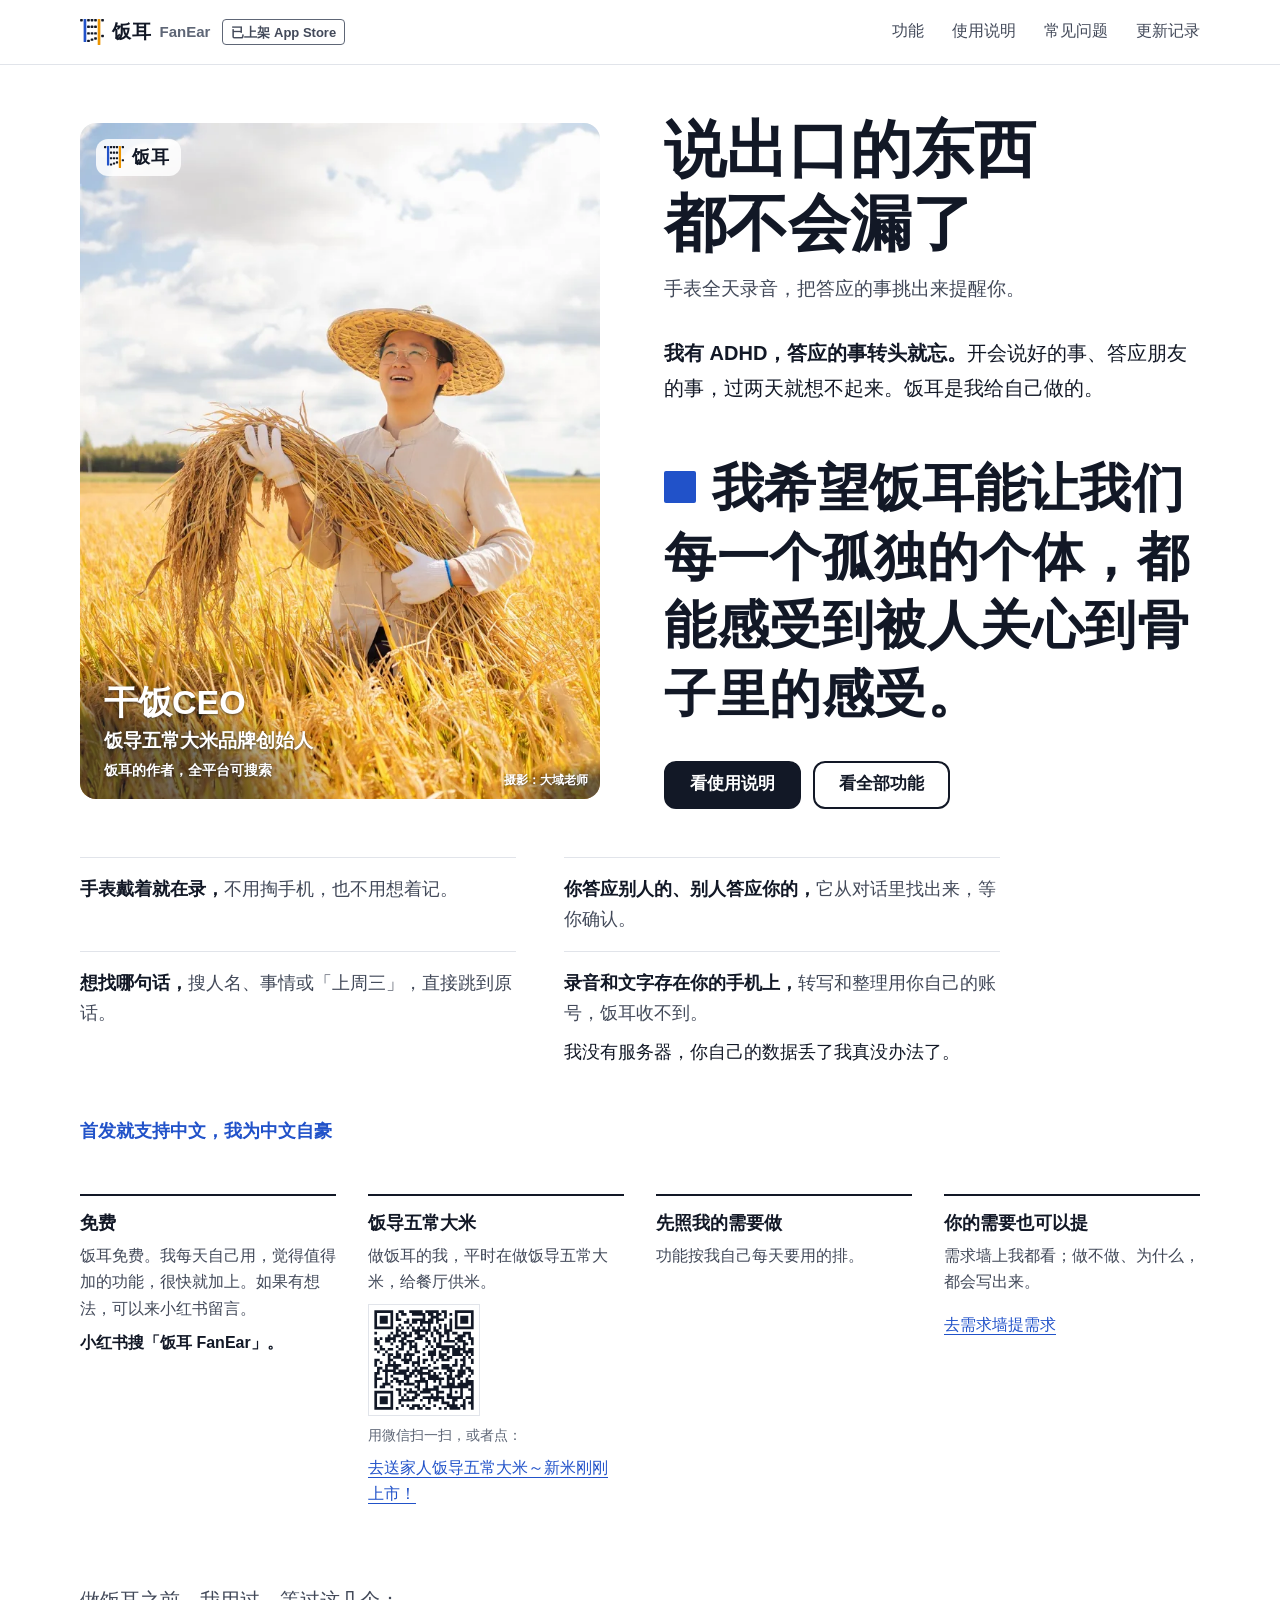
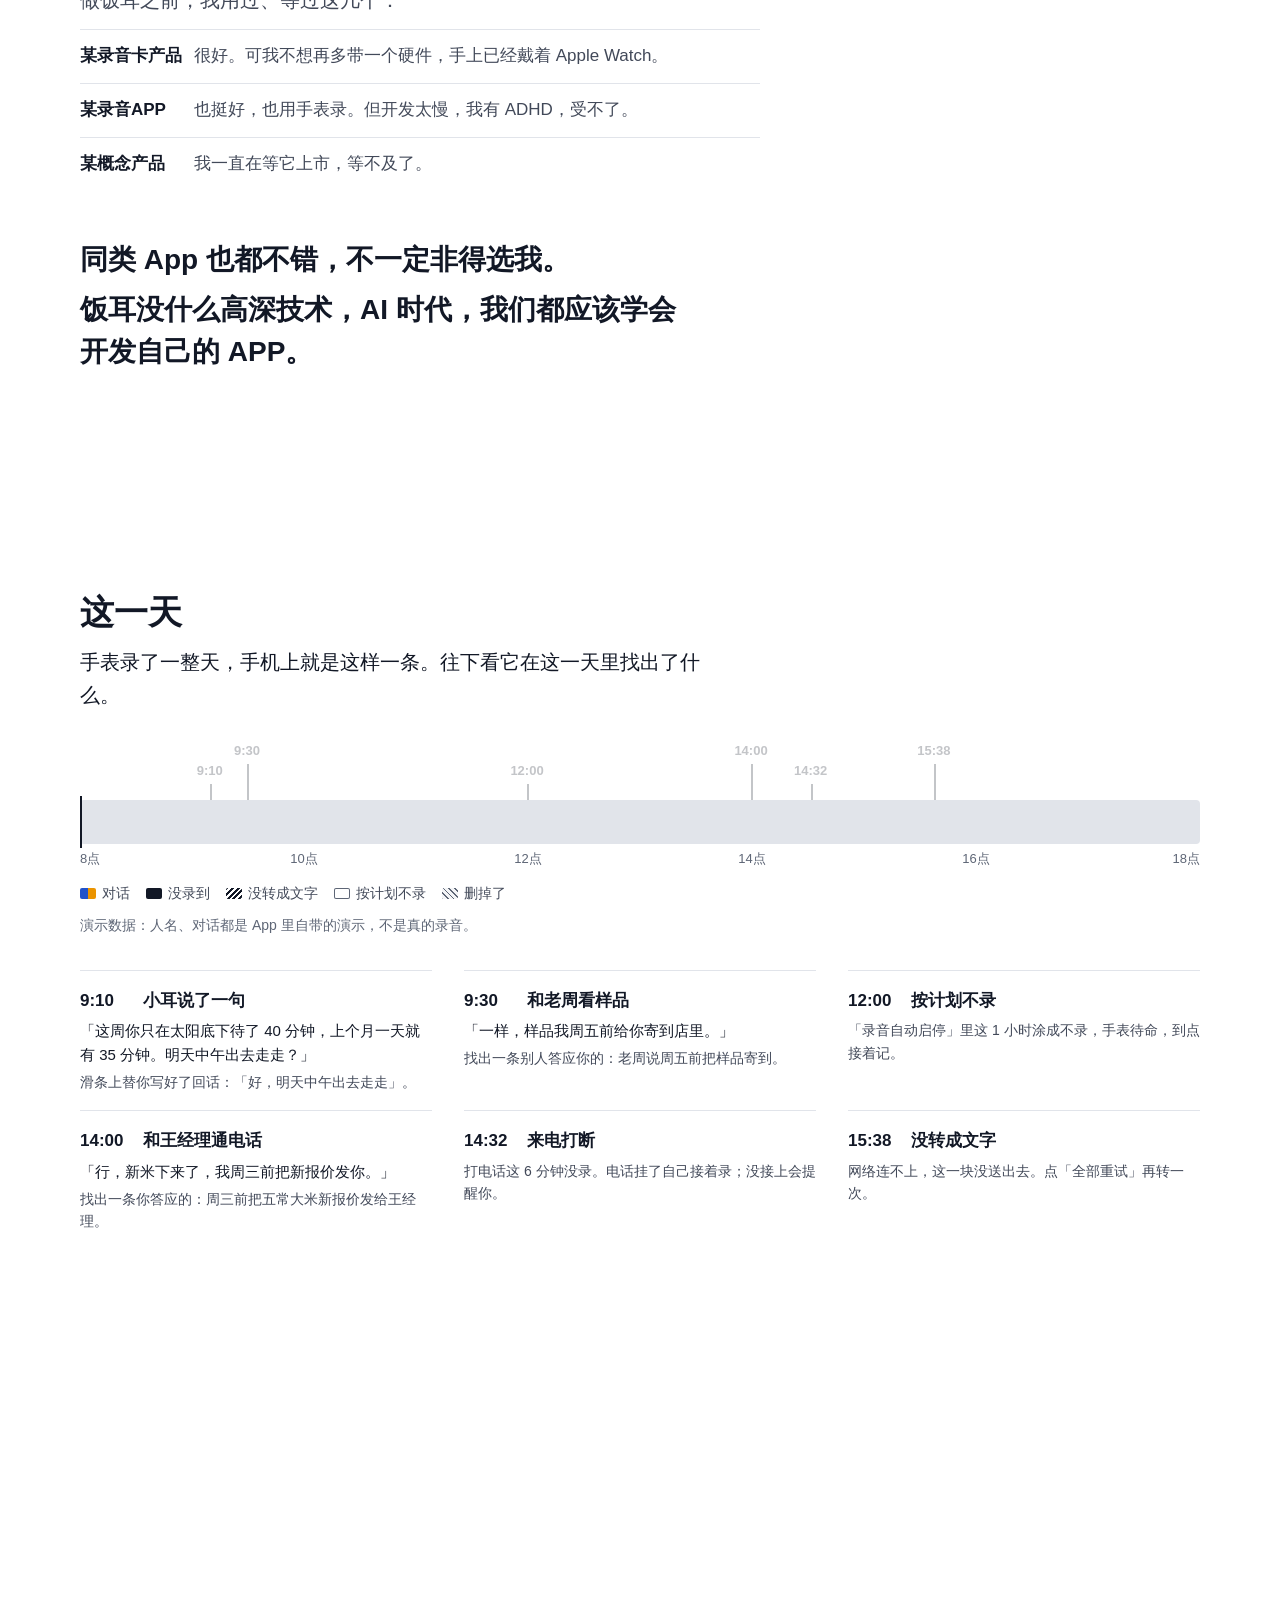
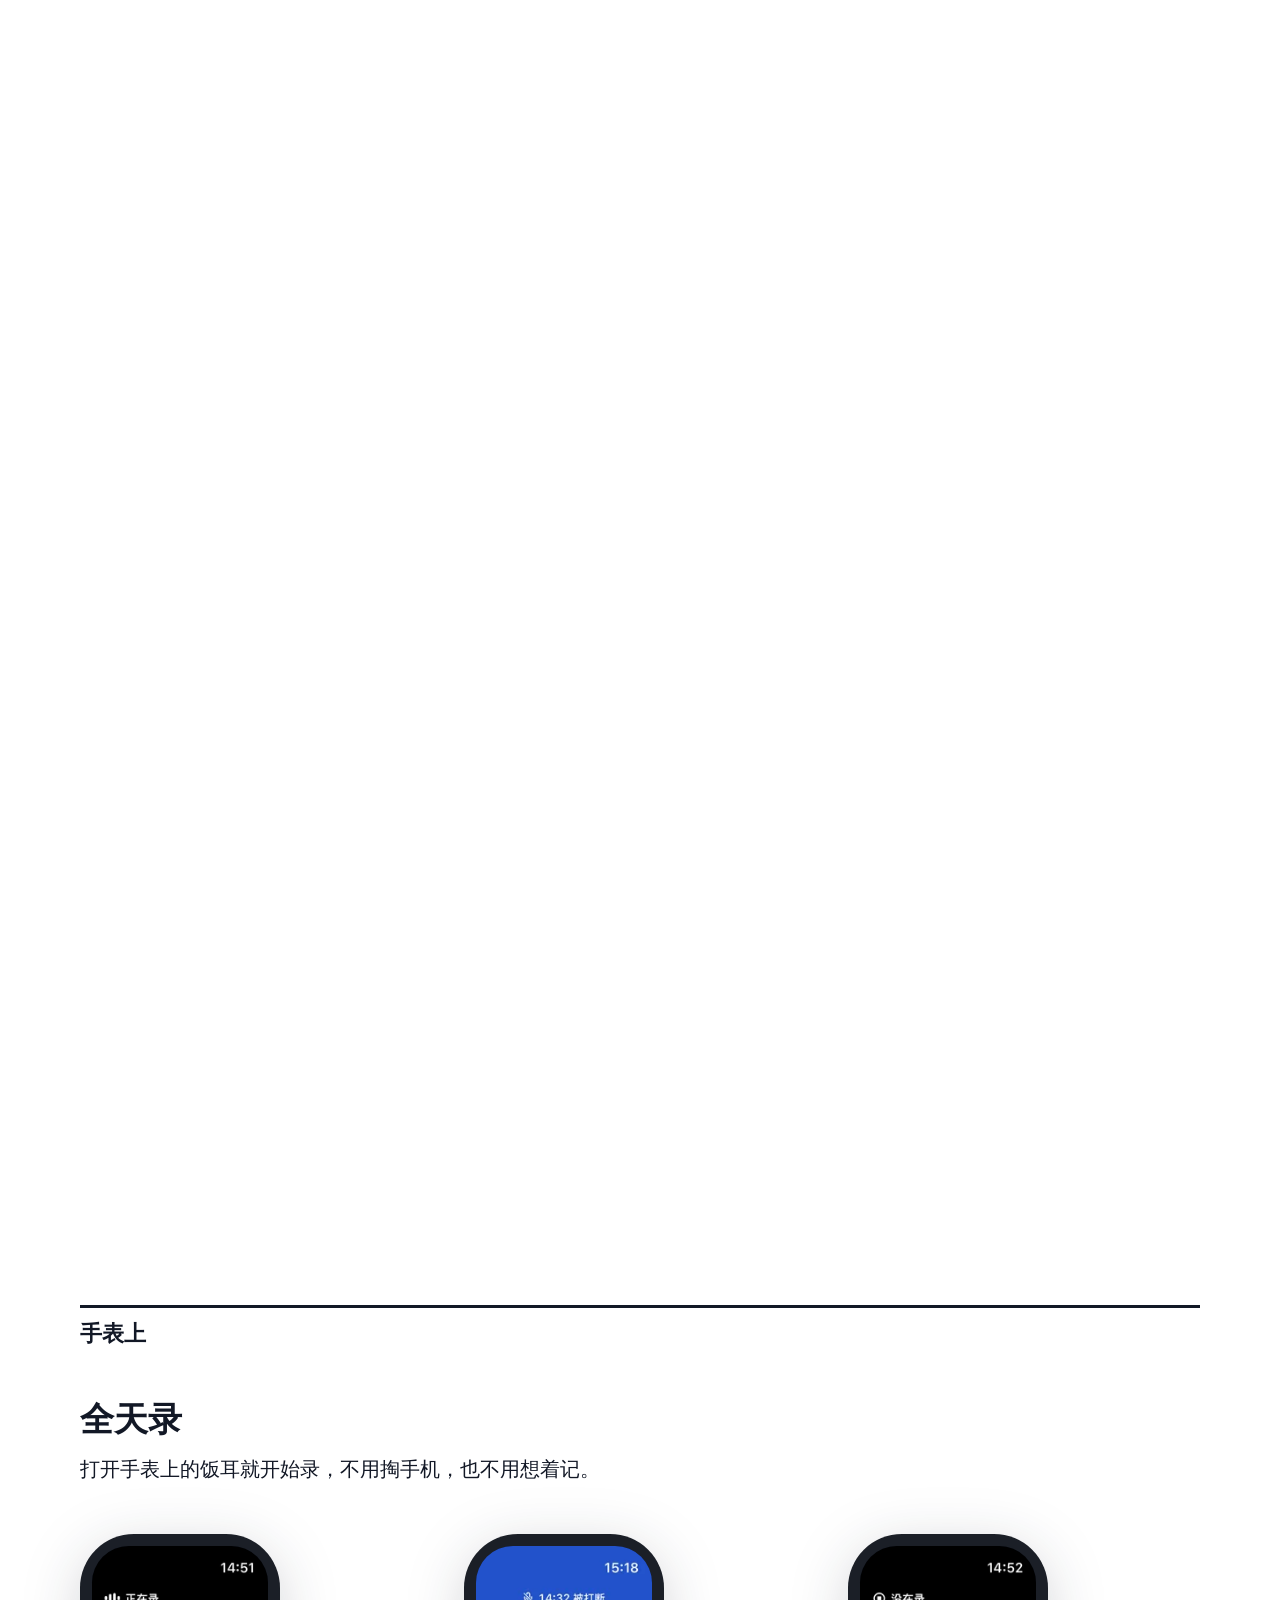
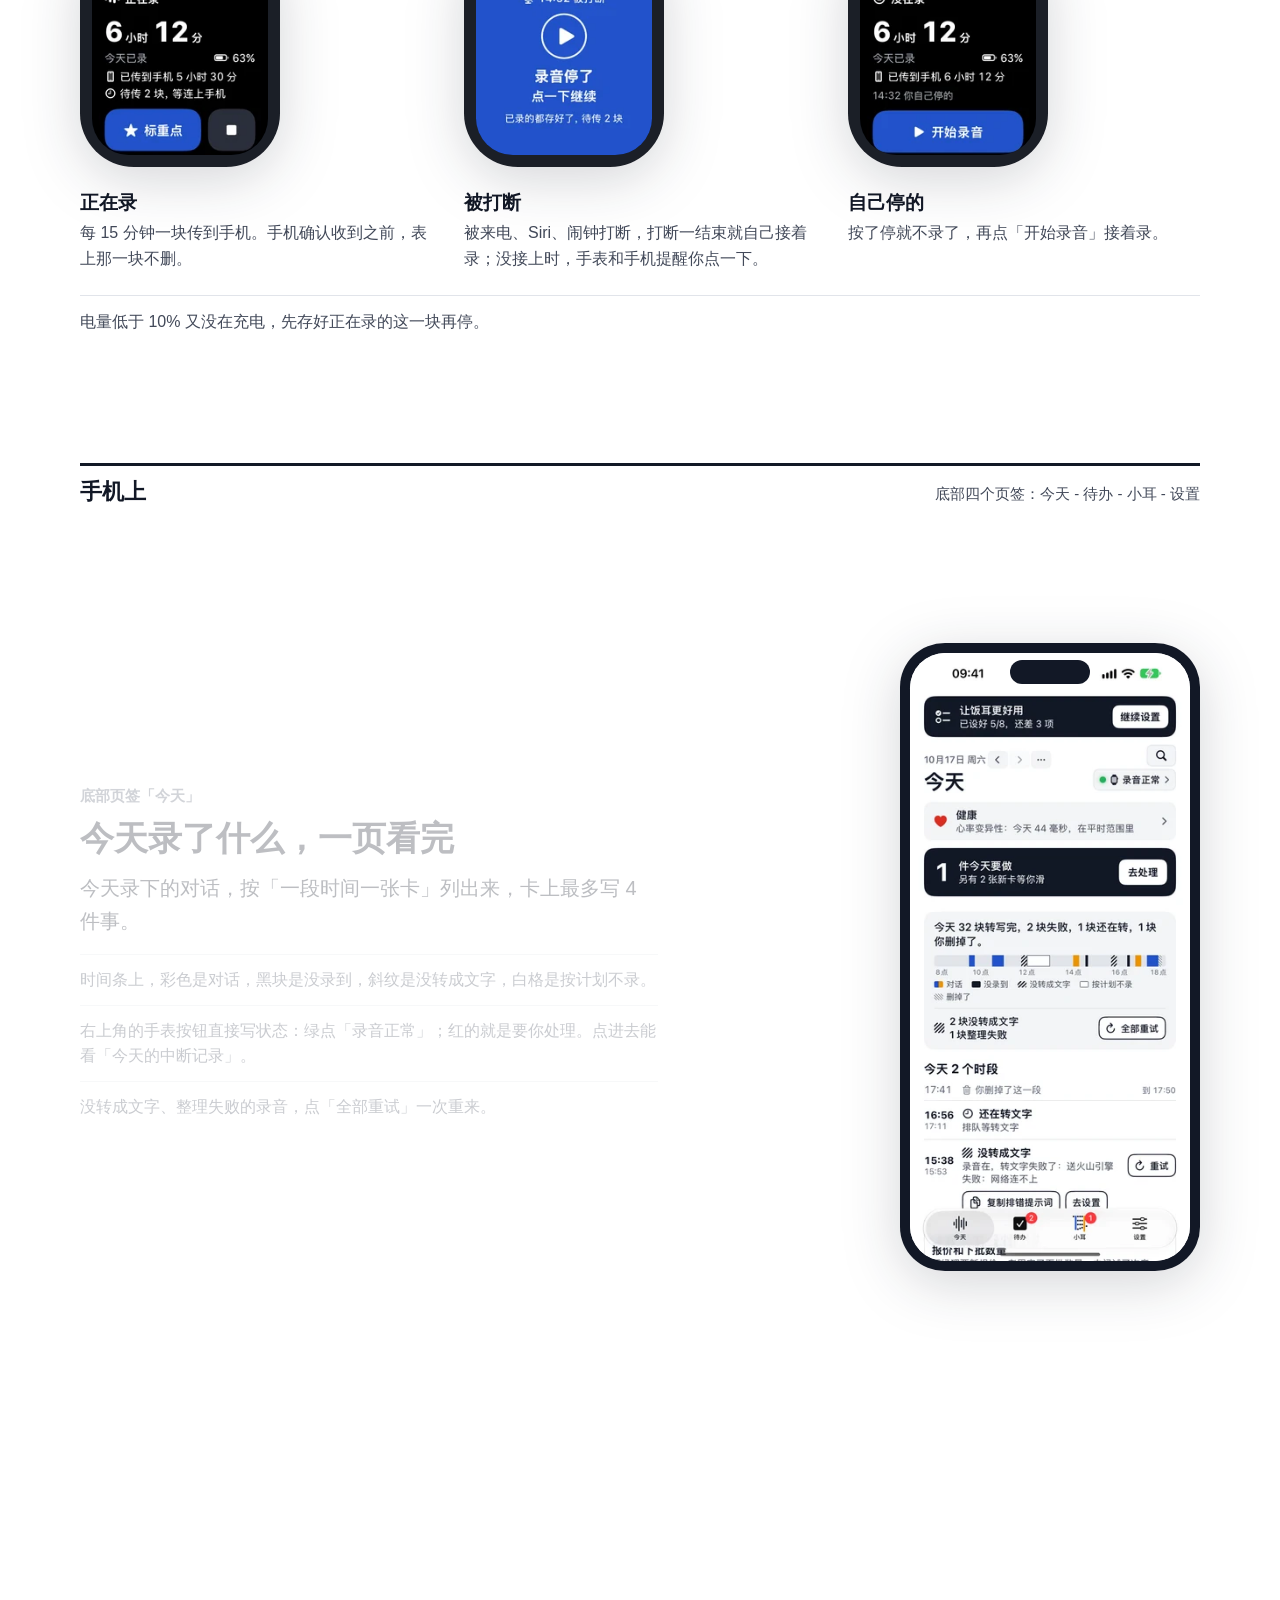
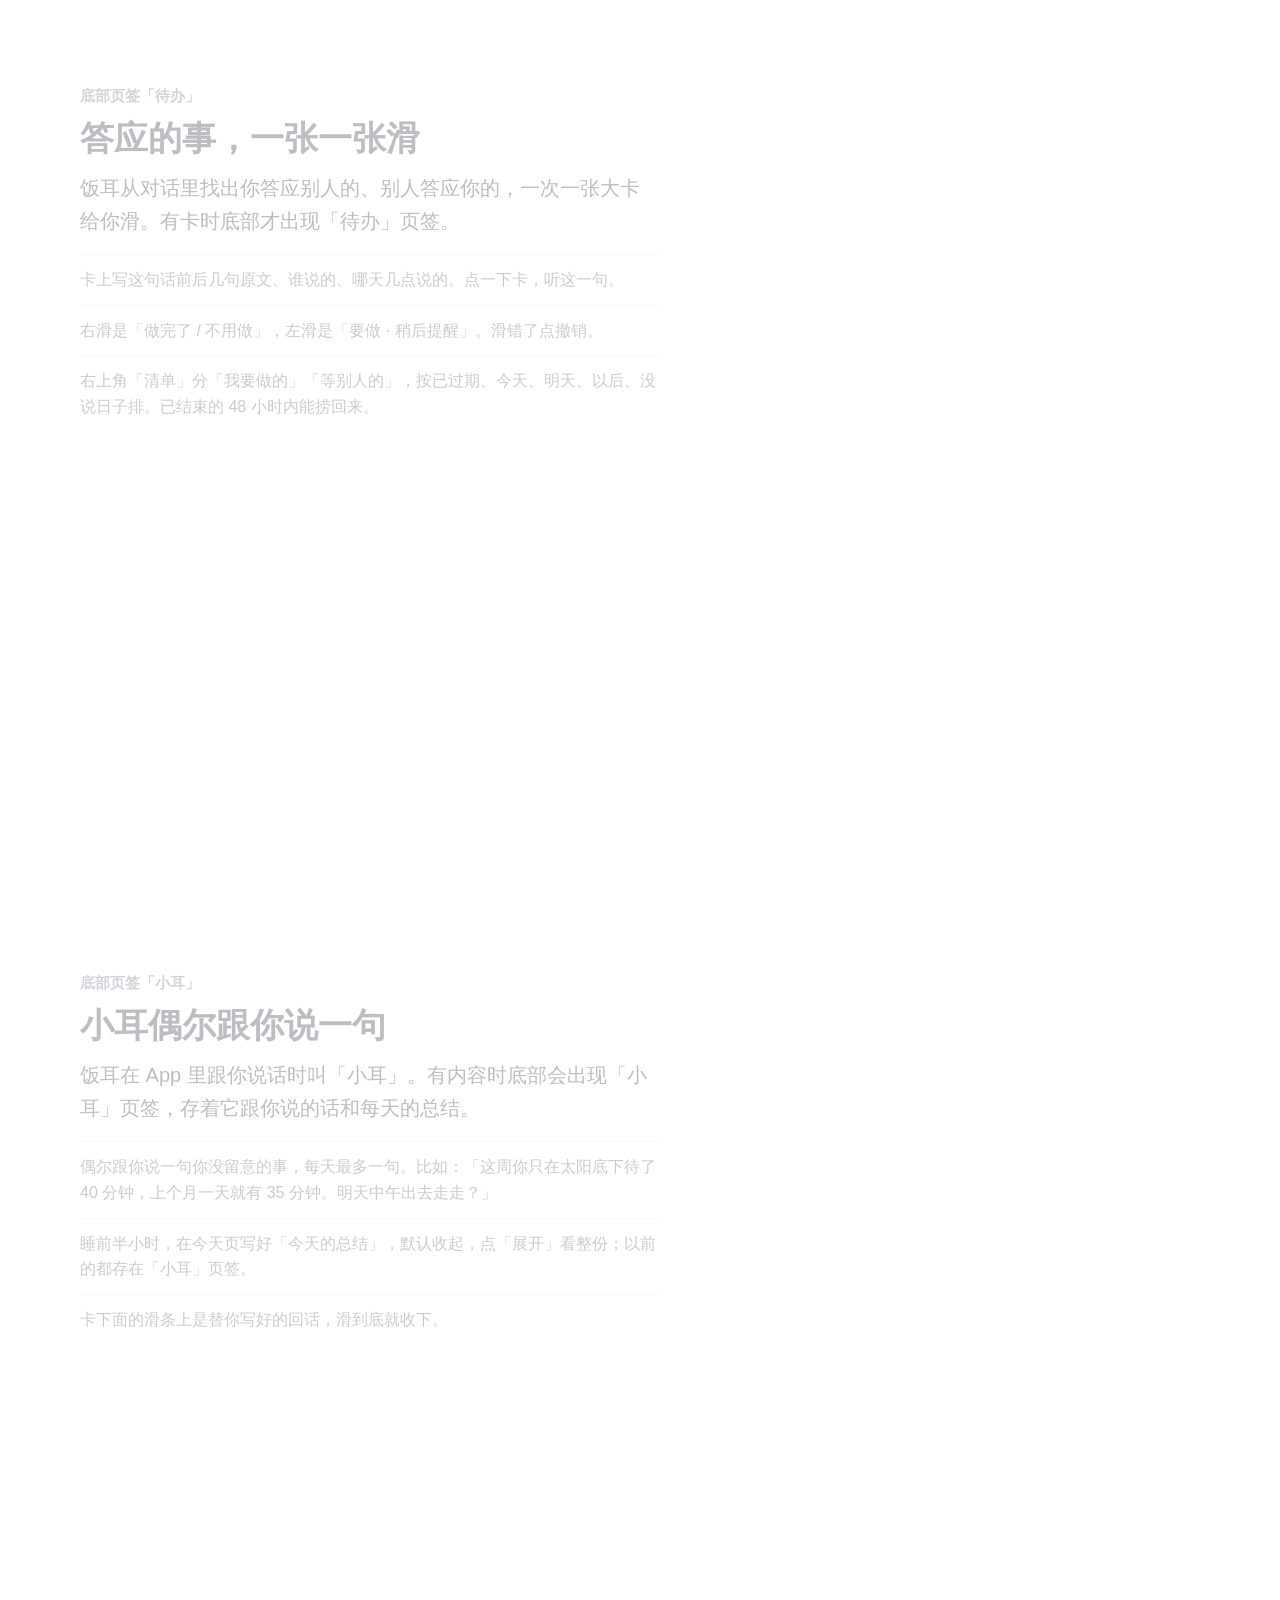
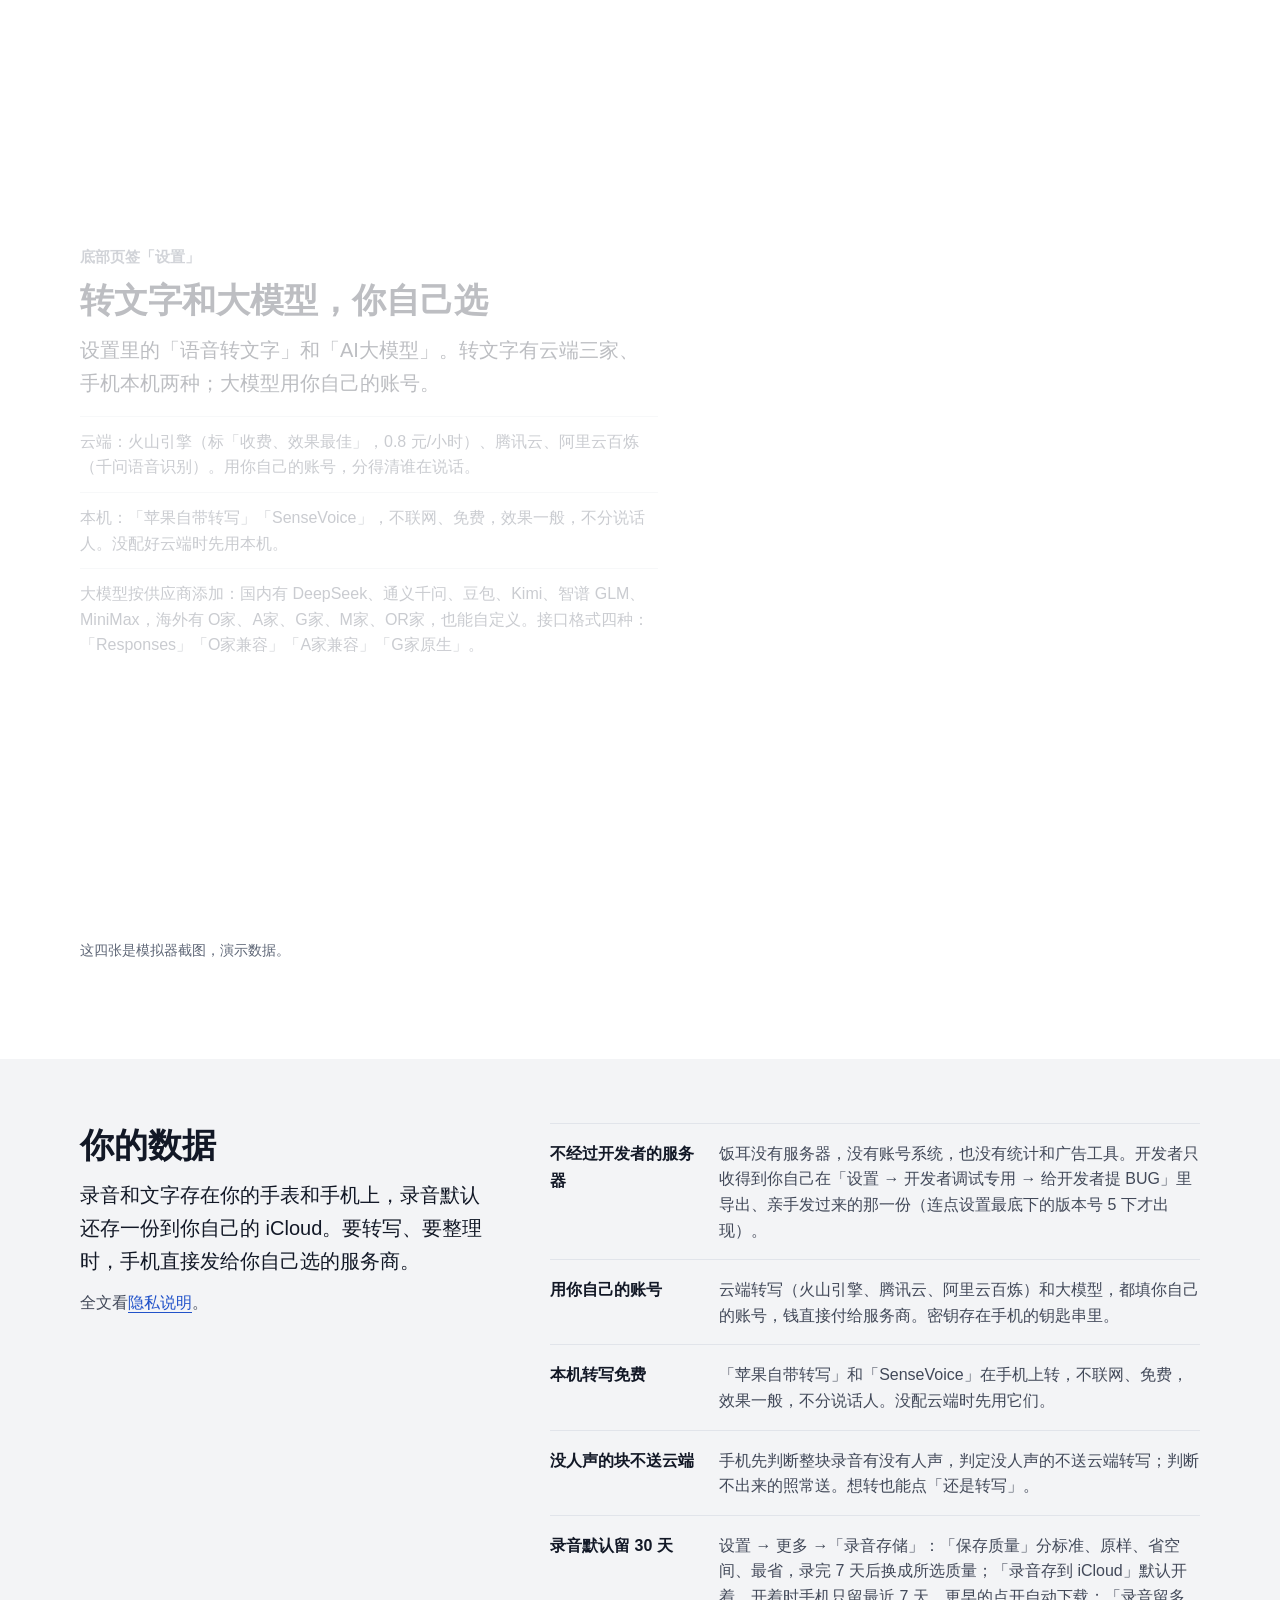
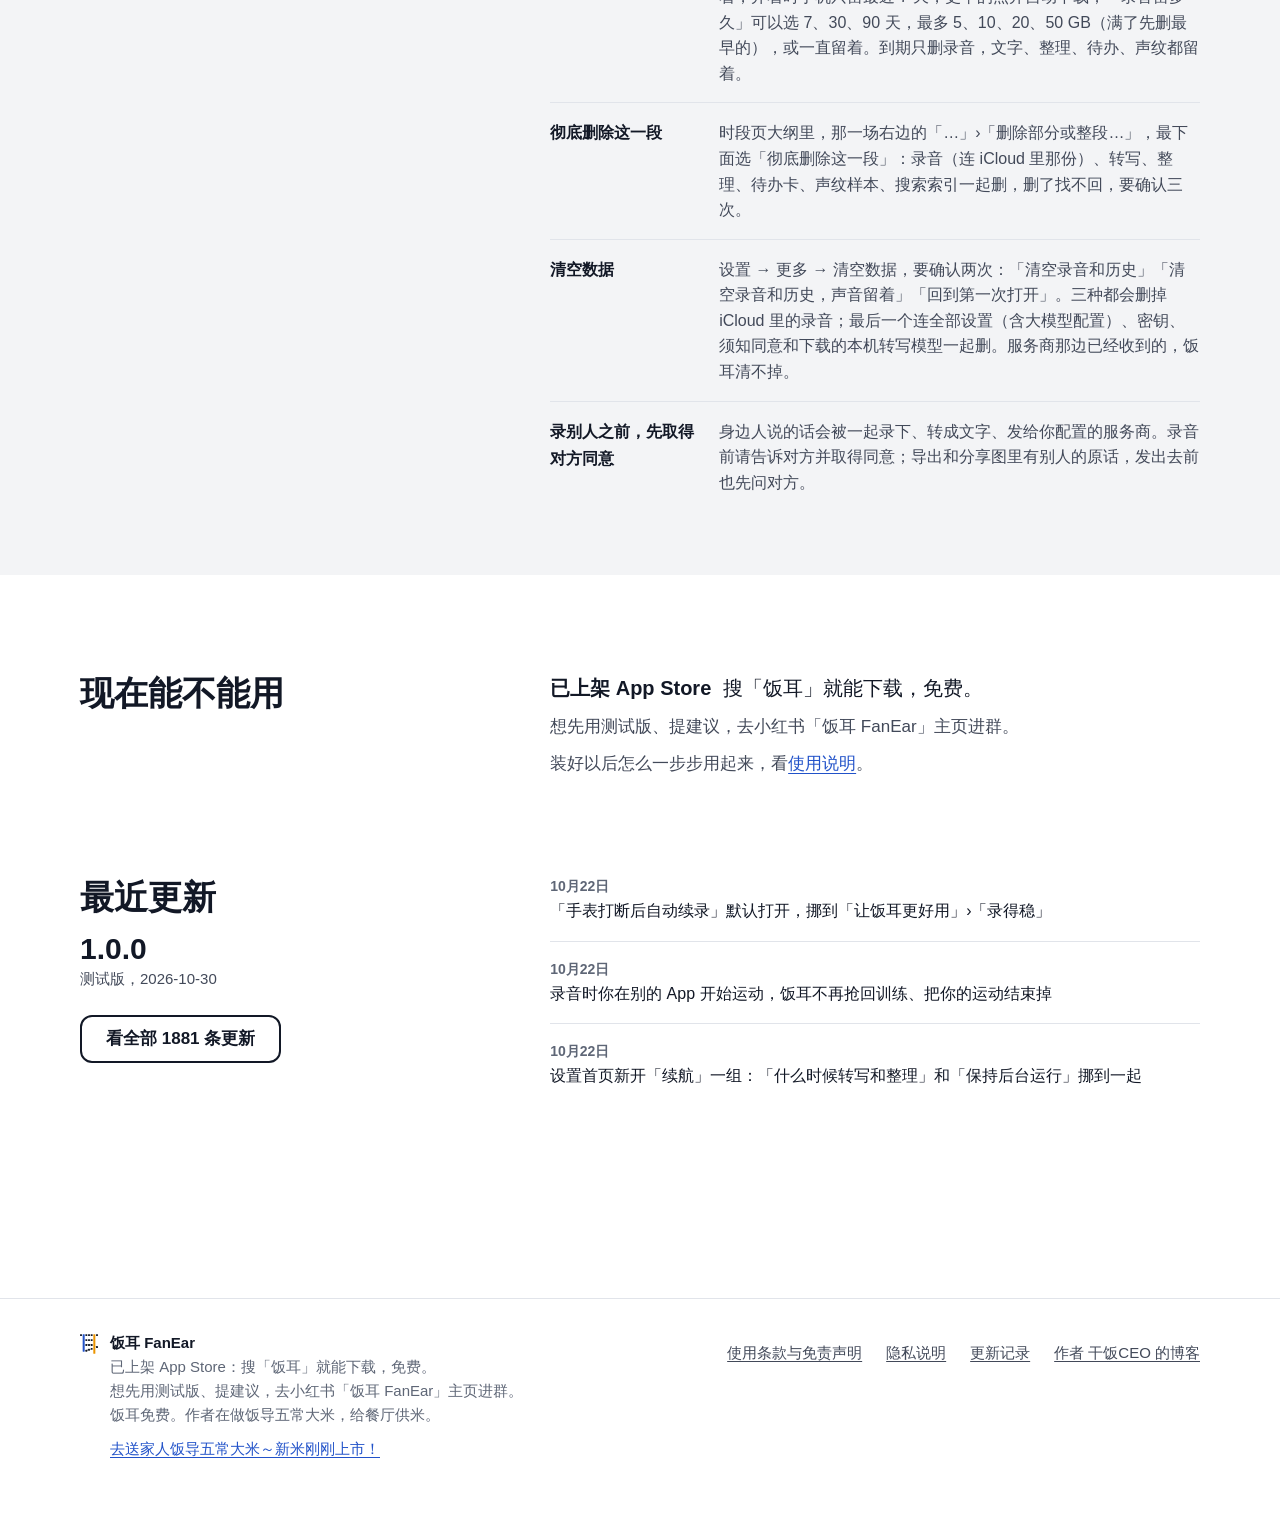
==== commit a471959f: "deploy: 构建自 ceo.fandao.dev main 27ba595（更新记录 1.0.0，条款第 24 版）" ====
--- a/index.html
+++ b/index.html
@@ -1 +1 @@
-<!DOCTYPE html><html lang="zh-CN"><head><meta charset="utf-8"><meta name="viewport" content="width=device-width, initial-scale=1"><title>饭耳 FanEar：手表全天录音，把答应的事挑出来提醒你。</title><meta name="description" content="我有 ADHD，饭耳是给自己做的：手表全天录音，把你答应别人的、别人答应你的挑出来，到点提醒。免费。"><link rel="canonical" href="https://fanear.fandao.dev/"><link rel="icon" href="/favicon.ico" sizes="48x48"><link rel="icon" href="/favicon.png" type="image/png"><link rel="apple-touch-icon" href="/apple-touch-icon.png"><meta name="theme-color" content="#ffffff"><meta property="og:type" content="website"><meta property="og:site_name" content="饭耳 FanEar"><meta property="og:title" content="饭耳 FanEar"><meta property="og:description" content="我有 ADHD，饭耳是给自己做的：手表全天录音，把你答应别人的、别人答应你的挑出来，到点提醒。免费。"><meta property="og:url" content="https://fanear.fandao.dev/"><meta property="og:image" content="https://fanear.fandao.dev/og-icon.png"><meta name="twitter:card" content="summary"><meta name="generator" content="Astro v7.3.7"><link rel="stylesheet" href="/_astro/Base.Cnjp5-22.css"><link rel="stylesheet" href="/_astro/index.DMqOcEUL.css"><link rel="stylesheet" href="/_astro/Shot.vuNaQkuA.css"></head><body><a class="skip-link" href="#main">跳到正文</a><header class="site-header" data-astro-cid-nen7h5rs><div class="header-inner" data-astro-cid-nen7h5rs><a class="brand" href="/" data-astro-cid-nen7h5rs><svg class="logo" width="24" height="26" viewBox="201 172 622 680" aria-hidden="true" focusable="false" data-astro-cid-f7espo7c><g class="logo-ink" data-astro-cid-f7espo7c><rect x="201" y="172" width="70" height="64" rx="16" data-astro-cid-f7espo7c></rect><rect x="385" y="172" width="70" height="64" rx="16" data-astro-cid-f7espo7c></rect><rect x="477" y="172" width="70" height="64" rx="16" data-astro-cid-f7espo7c></rect><rect x="569" y="172" width="70" height="64" rx="16" data-astro-cid-f7espo7c></rect><rect x="753" y="172" width="70" height="64" rx="16" data-astro-cid-f7espo7c></rect><rect x="385" y="344" width="70" height="64" rx="16" data-astro-cid-f7espo7c></rect><rect x="477" y="344" width="70" height="64" rx="16" data-astro-cid-f7espo7c></rect><rect x="569" y="344" width="70" height="64" rx="16" data-astro-cid-f7espo7c></rect><rect x="385" y="516" width="70" height="64" rx="16" data-astro-cid-f7espo7c></rect><rect x="477" y="516" width="70" height="64" rx="16" data-astro-cid-f7espo7c></rect><rect x="569" y="516" width="70" height="64" rx="16" data-astro-cid-f7espo7c></rect><rect x="385" y="712" width="70" height="64" rx="16" data-astro-cid-f7espo7c></rect><rect x="477" y="680" width="70" height="64" rx="16" data-astro-cid-f7espo7c></rect><rect x="569" y="648" width="70" height="64" rx="16" data-astro-cid-f7espo7c></rect><rect x="753" y="584" width="70" height="64" rx="16" data-astro-cid-f7espo7c></rect></g><rect class="logo-me" x="293" y="172" width="70" height="604" rx="16" data-astro-cid-f7espo7c></rect><rect class="logo-p1" x="661" y="172" width="70" height="680" rx="16" data-astro-cid-f7espo7c></rect></svg><span class="brand-name" data-astro-cid-nen7h5rs>饭耳</span><span class="brand-en" data-astro-cid-nen7h5rs>FanEar</span></a><a class="status" href="/changelog/" title="搜「饭耳」就能下载，免费。" data-astro-cid-nen7h5rs>已上架 App Store</a><nav class="site-nav" aria-label="栏目" data-astro-cid-nen7h5rs><a href="/features/" data-astro-cid-nen7h5rs>功能</a><a href="/guide/" data-astro-cid-nen7h5rs>使用说明</a><a href="/faq/" data-astro-cid-nen7h5rs>常见问题</a><a href="/changelog/" data-astro-cid-nen7h5rs>更新记录</a></nav></div></header><main id="main" class="home" data-astro-cid-xa7uqt5p><section class="hero-b" aria-labelledby="h-b-name" data-astro-cid-nztzep3a><figure class="photo" data-astro-cid-nztzep3a><img src="/_astro/intro-hero.3pwo1Yvj_ZYE0Rw.webp" srcset="/_astro/intro-hero.3pwo1Yvj_xbTjO.webp 480w, /_astro/intro-hero.3pwo1Yvj_EvtgB.webp 720w, /_astro/intro-hero.3pwo1Yvj_1PmGuM.webp 960w, /_astro/intro-hero.3pwo1Yvj_ZYE0Rw.webp 1290w" alt="干饭CEO 在稻田里" sizes="(min-width: 960px) 520px, 100vw" loading="eager" fetchpriority="high" data-astro-cid-nztzep3a="true" decoding="async" data-astro-image="constrained" data-astro-image-fit="cover" data-astro-image-pos="center" width="1290" height="1677" class="photo-img"><h1 id="h-b-name" class="photo-badge" data-astro-cid-nztzep3a><svg class="logo" width="20" height="22" viewBox="201 172 622 680" aria-hidden="true" focusable="false" data-astro-cid-f7espo7c><g class="logo-ink" data-astro-cid-f7espo7c><rect x="201" y="172" width="70" height="64" rx="16" data-astro-cid-f7espo7c></rect><rect x="385" y="172" width="70" height="64" rx="16" data-astro-cid-f7espo7c></rect><rect x="477" y="172" width="70" height="64" rx="16" data-astro-cid-f7espo7c></rect><rect x="569" y="172" width="70" height="64" rx="16" data-astro-cid-f7espo7c></rect><rect x="753" y="172" width="70" height="64" rx="16" data-astro-cid-f7espo7c></rect><rect x="385" y="344" width="70" height="64" rx="16" data-astro-cid-f7espo7c></rect><rect x="477" y="344" width="70" height="64" rx="16" data-astro-cid-f7espo7c></rect><rect x="569" y="344" width="70" height="64" rx="16" data-astro-cid-f7espo7c></rect><rect x="385" y="516" width="70" height="64" rx="16" data-astro-cid-f7espo7c></rect><rect x="477" y="516" width="70" height="64" rx="16" data-astro-cid-f7espo7c></rect><rect x="569" y="516" width="70" height="64" rx="16" data-astro-cid-f7espo7c></rect><rect x="385" y="712" width="70" height="64" rx="16" data-astro-cid-f7espo7c></rect><rect x="477" y="680" width="70" height="64" rx="16" data-astro-cid-f7espo7c></rect><rect x="569" y="648" width="70" height="64" rx="16" data-astro-cid-f7espo7c></rect><rect x="753" y="584" width="70" height="64" rx="16" data-astro-cid-f7espo7c></rect></g><rect class="logo-me" x="293" y="172" width="70" height="604" rx="16" data-astro-cid-f7espo7c></rect><rect class="logo-p1" x="661" y="172" width="70" height="680" rx="16" data-astro-cid-f7espo7c></rect></svg><span data-astro-cid-nztzep3a>饭耳</span><span class="visually-hidden" data-astro-cid-nztzep3a>FanEar</span></h1><figcaption class="photo-author" data-astro-cid-nztzep3a><strong data-astro-cid-nztzep3a>干饭CEO</strong><span class="photo-title" data-astro-cid-nztzep3a>饭导五常大米品牌创始人</span><span class="photo-line" data-astro-cid-nztzep3a>饭耳的作者，全平台可搜索</span></figcaption><p class="photo-credit" data-astro-cid-nztzep3a>摄影：大域老师</p></figure><div class="hero-b-text" data-astro-cid-nztzep3a><div class="hero-slogan-block" data-astro-cid-nztzep3a><p class="hero-slogan" data-astro-cid-nztzep3a>说出口的东西都不会漏了</p><p class="hero-oneline" data-astro-cid-nztzep3a>手表全天录音，把答应的事挑出来提醒你。</p></div><div class="opening" data-astro-cid-inpi3r5t><p class="opening-origin" data-astro-cid-inpi3r5t><strong data-astro-cid-inpi3r5t>我有 ADHD，答应的事转头就忘。</strong>开会说好的事、答应朋友的事，过两天就想不起来。饭耳是我给自己做的。</p><p class="opening-wish" data-astro-cid-inpi3r5t><span class="who who-me" aria-hidden="true" data-astro-cid-inpi3r5t></span>我希望饭耳能让我们每一个孤独的个体，都能感受到被人关心到骨子里的感受。</p></div><div class="hero-b-actions" data-astro-cid-nztzep3a><a class="btn" href="/guide/" data-astro-cid-nztzep3a>看使用说明</a><a class="btn btn-line" href="/features/" data-astro-cid-nztzep3a>看全部功能</a></div></div></section><section class="why" aria-labelledby="h-why" data-astro-cid-nwktezpe><h2 id="h-why" class="visually-hidden" data-astro-cid-nwktezpe>我为什么做饭耳</h2><ul class="why-points" data-astro-cid-nwktezpe><li data-astro-cid-nwktezpe><strong data-astro-cid-nwktezpe>手表戴着就在录，</strong>不用掏手机，也不用想着记。</li><li data-astro-cid-nwktezpe><strong data-astro-cid-nwktezpe>你答应别人的、别人答应你的，</strong>它从对话里找出来，等你确认。</li><li data-astro-cid-nwktezpe><strong data-astro-cid-nwktezpe>想找哪句话，</strong>搜人名、事情或「上周三」，直接跳到原话。</li><li data-astro-cid-nwktezpe><strong data-astro-cid-nwktezpe>录音和文字存在你的手机上，</strong>转写和整理用你自己的账号，饭耳收不到。<span class="why-note" data-astro-cid-nwktezpe>我没有服务器，你自己的数据丢了我真没办法了。</span></li></ul><p class="why-tagline" data-astro-cid-nwktezpe>首发就支持中文，我为中文自豪</p><dl class="why-terms" data-astro-cid-nwktezpe><div data-astro-cid-nwktezpe><dt data-astro-cid-nwktezpe>免费</dt><dd data-astro-cid-nwktezpe>饭耳免费。我每天自己用，觉得值得加的功能，很快就加上。如果有想法，可以来小红书留言。<span class="why-xhs" data-astro-cid-nwktezpe>小红书搜「饭耳 FanEar」。</span></dd></div><div data-astro-cid-nwktezpe><dt data-astro-cid-nwktezpe>饭导五常大米</dt><dd data-astro-cid-nwktezpe>做饭耳的我，平时在做饭导五常大米，给餐厅供米。<div class="why-shop" data-astro-cid-nwktezpe><img class="why-shop-qr" src="/shop-qr.svg" width="112" height="112" alt="微信扫码，进饭导五常大米的微信小店" loading="lazy" data-astro-cid-nwktezpe><span class="why-shop-hint" data-astro-cid-nwktezpe>用微信扫一扫，或者点：</span><a href="https://store.weixin.qq.com/shop/b/rKLGUz4XqmFKlfA?entrance_id=h5" data-astro-cid-nwktezpe>去送家人饭导五常大米～新米刚刚上市！</a></div></dd></div><div data-astro-cid-nwktezpe><dt data-astro-cid-nwktezpe>先照我的需要做</dt><dd data-astro-cid-nwktezpe>功能按我自己每天要用的排。</dd></div><div data-astro-cid-nwktezpe><dt data-astro-cid-nwktezpe>你的需要也可以提</dt><dd data-astro-cid-nwktezpe>需求墙上我都看；做不做、为什么，都会写出来。<div class="why-wish" data-astro-cid-nwktezpe><a href="https://wish.fanear.fandao.dev" data-astro-cid-nwktezpe>去需求墙提需求</a></div></dd></div></dl><p class="why-lead" data-astro-cid-nwktezpe>做饭耳之前，我用过、等过这几个：</p><dl class="why-others" data-astro-cid-nwktezpe><div data-astro-cid-nwktezpe><dt data-astro-cid-nwktezpe>某录音卡产品</dt><dd data-astro-cid-nwktezpe>很好。可我不想再多带一个硬件，手上已经戴着 Apple Watch。</dd></div><div data-astro-cid-nwktezpe><dt data-astro-cid-nwktezpe>某录音APP</dt><dd data-astro-cid-nwktezpe>也挺好，也用手表录。但开发太慢，我有 ADHD，受不了。</dd></div><div data-astro-cid-nwktezpe><dt data-astro-cid-nwktezpe>某概念产品</dt><dd data-astro-cid-nwktezpe>我一直在等它上市，等不及了。</dd></div></dl><p class="why-close" data-astro-cid-nwktezpe><span data-astro-cid-nwktezpe>同类 App 也都不错，不一定非得选我。</span><span data-astro-cid-nwktezpe>饭耳没什么高深技术，AI 时代，我们都应该学会开发自己的 APP。</span></p></section><section class="day" aria-labelledby="h-day" data-astro-cid-otadpcda><div class="day-track" data-astro-cid-otadpcda><div class="day-stage" style="--fe-day-scope:--fe-day-in, --fe-m0, --fe-m1, --fe-m2, --fe-m3, --fe-m4, --fe-m5" data-astro-cid-otadpcda><div class="day-head" data-astro-cid-otadpcda><h2 id="h-day" data-astro-cid-otadpcda>这一天</h2><p class="day-lead" data-astro-cid-otadpcda>手表录了一整天，手机上就是这样一条。往下看它在这一天里找出了什么。</p></div><figure class="ribbon-figure" data-astro-cid-otadpcda><div class="ribbon-wrap" role="img" aria-label="演示数据里的一天，8 点到 18 点：9:10 小耳说了一句；9:30 和老周看样品；12:00 按计划不录；14:00 和王经理通电话；14:32 来电打断；15:38 没转成文字。" data-astro-cid-otadpcda><div class="ribbon-marks" aria-hidden="true" data-astro-cid-otadpcda><span class="mark mark-row-0" style="--x:11.67%;--p:0.11666666666666661;--t:--fe-m0" data-astro-cid-otadpcda><span class="mark-time" data-astro-cid-otadpcda>9:10</span></span><span class="mark mark-row-1" style="--x:15%;--p:0.15;--t:--fe-m1" data-astro-cid-otadpcda><span class="mark-time" data-astro-cid-otadpcda>9:30</span></span><span class="mark mark-row-0" style="--x:40%;--p:0.4;--t:--fe-m2" data-astro-cid-otadpcda><span class="mark-time" data-astro-cid-otadpcda>12:00</span></span><span class="mark mark-row-1" style="--x:60%;--p:0.6;--t:--fe-m3" data-astro-cid-otadpcda><span class="mark-time" data-astro-cid-otadpcda>14:00</span></span><span class="mark mark-row-0" style="--x:65.33%;--p:0.6533333333333333;--t:--fe-m4" data-astro-cid-otadpcda><span class="mark-time" data-astro-cid-otadpcda>14:32</span></span><span class="mark mark-row-1" style="--x:76.33%;--p:0.7633333333333333;--t:--fe-m5" data-astro-cid-otadpcda><span class="mark-time" data-astro-cid-otadpcda>15:38</span></span></div><div class="ribbon" data-astro-cid-otadpcda><div class="ribbon-fill" data-astro-cid-otadpcda><span class="seg seg-p1" style="left:15%;width:2.5%" data-astro-cid-otadpcda></span><span class="seg seg-p2" style="left:25%;width:5%" data-astro-cid-otadpcda></span><span class="seg seg-fail" style="left:37.5%;width:2.5%" data-astro-cid-otadpcda></span><span class="seg seg-planned" style="left:40%;width:10%" data-astro-cid-otadpcda></span><span class="seg seg-me" style="left:60%;width:2.5%" data-astro-cid-otadpcda></span><span class="seg seg-gap" style="left:65.33%;width:1%" data-astro-cid-otadpcda></span><span class="seg seg-fail" style="left:76.33%;width:2.5%" data-astro-cid-otadpcda></span><span class="seg seg-gap" style="left:83.33%;width:1%" data-astro-cid-otadpcda></span><span class="seg seg-p1" style="left:86.83%;width:2.5%" data-astro-cid-otadpcda></span><span class="seg seg-p2" style="left:91.83%;width:2.5%" data-astro-cid-otadpcda></span><span class="seg seg-p3" style="left:94.33%;width:2.5%" data-astro-cid-otadpcda></span><span class="seg seg-deleted" style="left:96.83%;width:1.5%" data-astro-cid-otadpcda></span></div><span class="ribbon-cursor" aria-hidden="true" data-astro-cid-otadpcda></span><span class="ribbon-play" aria-hidden="true" data-astro-cid-otadpcda><span class="play-step" style="--t:--fe-day-in;--d:0.1167"><span class="play-step" style="--t:--fe-m0;--d:0.0333"><span class="play-step" style="--t:--fe-m1;--d:0.2500"><span class="play-step" style="--t:--fe-m2;--d:0.2000"><span class="play-step" style="--t:--fe-m3;--d:0.0533"><span class="play-step" style="--t:--fe-m4;--d:0.1100"><span class="play-step" style="--t:--fe-m5;--d:0.2367"><span class="play-head"></span></span></span></span></span></span></span></span></span></div><div class="ribbon-ticks" aria-hidden="true" data-astro-cid-otadpcda><span style="--x:0%" data-astro-cid-otadpcda>8点</span><span style="--x:20%" data-astro-cid-otadpcda>10点</span><span style="--x:40%" data-astro-cid-otadpcda>12点</span><span style="--x:60%" data-astro-cid-otadpcda>14点</span><span style="--x:80%" data-astro-cid-otadpcda>16点</span><span style="--x:100%" data-astro-cid-otadpcda>18点</span></div></div><figcaption data-astro-cid-otadpcda><ul class="ribbon-key" data-astro-cid-otadpcda><li data-astro-cid-otadpcda><span class="swatch swatch-talk" aria-hidden="true" data-astro-cid-otadpcda></span>对话</li><li data-astro-cid-otadpcda><span class="swatch swatch-gap" aria-hidden="true" data-astro-cid-otadpcda></span>没录到</li><li data-astro-cid-otadpcda><span class="swatch swatch-fail" aria-hidden="true" data-astro-cid-otadpcda></span>没转成文字</li><li data-astro-cid-otadpcda><span class="swatch swatch-planned" aria-hidden="true" data-astro-cid-otadpcda></span>按计划不录</li><li data-astro-cid-otadpcda><span class="swatch swatch-deleted" aria-hidden="true" data-astro-cid-otadpcda></span>删掉了</li></ul><p class="ribbon-note" data-astro-cid-otadpcda>演示数据：人名、对话都是 App 里自带的演示，不是真的录音。</p></figcaption></figure><ol class="moments" data-astro-cid-otadpcda><li style="--p:0.11666666666666661;--t:--fe-m0" data-astro-cid-otadpcda><p class="moment-head" data-astro-cid-otadpcda><time data-astro-cid-otadpcda>9:10</time><span data-astro-cid-otadpcda>小耳说了一句</span></p><p class="moment-quote" data-astro-cid-otadpcda>「这周你只在太阳底下待了 40 分钟，上个月一天就有 35 分钟。明天中午出去走走？」</p><p class="moment-then" data-astro-cid-otadpcda>滑条上替你写好了回话：「好，明天中午出去走走」。</p></li><li style="--p:0.15;--t:--fe-m1" data-astro-cid-otadpcda><p class="moment-head" data-astro-cid-otadpcda><time data-astro-cid-otadpcda>9:30</time><span data-astro-cid-otadpcda>和老周看样品</span></p><p class="moment-quote" data-astro-cid-otadpcda>「一样，样品我周五前给你寄到店里。」</p><p class="moment-then" data-astro-cid-otadpcda>找出一条别人答应你的：老周说周五前把样品寄到。</p></li><li style="--p:0.4;--t:--fe-m2" data-astro-cid-otadpcda><p class="moment-head" data-astro-cid-otadpcda><time data-astro-cid-otadpcda>12:00</time><span data-astro-cid-otadpcda>按计划不录</span></p><p class="moment-then" data-astro-cid-otadpcda>「录音自动启停」里这 1 小时涂成不录，手表待命，到点接着记。</p></li><li style="--p:0.6;--t:--fe-m3" data-astro-cid-otadpcda><p class="moment-head" data-astro-cid-otadpcda><time data-astro-cid-otadpcda>14:00</time><span data-astro-cid-otadpcda>和王经理通电话</span></p><p class="moment-quote" data-astro-cid-otadpcda>「行，新米下来了，我周三前把新报价发你。」</p><p class="moment-then" data-astro-cid-otadpcda>找出一条你答应的：周三前把五常大米新报价发给王经理。</p></li><li style="--p:0.6533333333333333;--t:--fe-m4" data-astro-cid-otadpcda><p class="moment-head" data-astro-cid-otadpcda><time data-astro-cid-otadpcda>14:32</time><span data-astro-cid-otadpcda>来电打断</span></p><p class="moment-then" data-astro-cid-otadpcda>打电话这 6 分钟没录。电话挂了自己接着录；没接上会提醒你。</p></li><li style="--p:0.7633333333333333;--t:--fe-m5" data-astro-cid-otadpcda><p class="moment-head" data-astro-cid-otadpcda><time data-astro-cid-otadpcda>15:38</time><span data-astro-cid-otadpcda>没转成文字</span></p><p class="moment-then" data-astro-cid-otadpcda>网络连不上，这一块没送出去。点「全部重试」再转一次。</p></li></ol></div></div></section><div class="group" data-astro-cid-xa7uqt5p><h2 data-astro-cid-xa7uqt5p>手表上</h2></div><section class="watch" aria-labelledby="h-c-record" data-astro-cid-mrfkj4jl><div class="watch-head" data-astro-cid-mrfkj4jl><h3 id="h-c-record" data-astro-cid-mrfkj4jl>全天录</h3><p class="watch-lead" data-astro-cid-mrfkj4jl>打开手表上的饭耳就开始录，不用掏手机，也不用想着记。</p></div><ul class="states" data-astro-cid-mrfkj4jl><li data-astro-cid-mrfkj4jl><figure class="shot shot-watch" data-astro-cid-aatdr2li><div class="shot-frame" data-astro-cid-aatdr2li><div class="shot-screen" data-astro-cid-aatdr2li><div class="shot-layer" data-shot="watchRecording" data-astro-cid-aatdr2li><img src="/_astro/watch-recording.BE-OQizN_ADKqm.webp" srcset="/_astro/watch-recording.BE-OQizN_Z1P5IBW.webp 200w, /_astro/watch-recording.BE-OQizN_Z2arnUc.webp 300w, /_astro/watch-recording.BE-OQizN_ADKqm.webp 416w" alt="手表正在录：今天已录 6 小时 12 分，电量 63%，已传到手机 5 小时 30 分，待传 2 块、等连上手机；最下面左边一个大的「标重点」，右边一个窄的停止键。" sizes="(min-width: 768px) 200px, 34vw" loading="lazy" data-astro-cid-aatdr2li="true" decoding="async" data-astro-image="constrained" data-astro-image-fit="cover" data-astro-image-pos="center" width="416" height="496"></div></div></div></figure><div class="state-text" data-astro-cid-mrfkj4jl><h4 data-astro-cid-mrfkj4jl>正在录</h4><p data-astro-cid-mrfkj4jl>每 15 分钟一块传到手机。手机确认收到之前，表上那一块不删。</p></div></li><li data-astro-cid-mrfkj4jl><figure class="shot shot-watch" data-astro-cid-aatdr2li><div class="shot-frame" data-astro-cid-aatdr2li><div class="shot-screen" data-astro-cid-aatdr2li><div class="shot-layer" data-shot="watchInterrupted" data-astro-cid-aatdr2li><img src="/_astro/watch-interrupted.5VYVbsaG_11KK8g.webp" srcset="/_astro/watch-interrupted.5VYVbsaG_Z1aCr3Q.webp 200w, /_astro/watch-interrupted.5VYVbsaG_1HiPtp.webp 300w, /_astro/watch-interrupted.5VYVbsaG_11KK8g.webp 416w" alt="手表被打断后整块屏变蓝：14:32 被打断，录音停了，点一下继续；已录的都存好了，待传 2 块。" sizes="(min-width: 768px) 200px, 34vw" loading="lazy" data-astro-cid-aatdr2li="true" decoding="async" data-astro-image="constrained" data-astro-image-fit="cover" data-astro-image-pos="center" width="416" height="496"></div></div></div></figure><div class="state-text" data-astro-cid-mrfkj4jl><h4 data-astro-cid-mrfkj4jl>被打断</h4><p data-astro-cid-mrfkj4jl>被来电、Siri、闹钟打断，打断一结束就自己接着录；没接上时，手表和手机提醒你点一下。</p></div></li><li data-astro-cid-mrfkj4jl><figure class="shot shot-watch" data-astro-cid-aatdr2li><div class="shot-frame" data-astro-cid-aatdr2li><div class="shot-screen" data-astro-cid-aatdr2li><div class="shot-layer" data-shot="watchStopped" data-astro-cid-aatdr2li><img src="/_astro/watch-stopped.BChZI0yt_Z1PiACv.webp" srcset="/_astro/watch-stopped.BChZI0yt_1FGOS.webp 200w, /_astro/watch-stopped.BChZI0yt_Z1uuFxn.webp 300w, /_astro/watch-stopped.BChZI0yt_Z1PiACv.webp 416w" alt="自己停了录音的手表：没在录，今天已录 6 小时 12 分，已传到手机 6 小时 12 分，14:32 你自己停的，下面是「开始录音」按钮。" sizes="(min-width: 768px) 200px, 34vw" loading="lazy" data-astro-cid-aatdr2li="true" decoding="async" data-astro-image="constrained" data-astro-image-fit="cover" data-astro-image-pos="center" width="416" height="496"></div></div></div></figure><div class="state-text" data-astro-cid-mrfkj4jl><h4 data-astro-cid-mrfkj4jl>自己停的</h4><p data-astro-cid-mrfkj4jl>按了停就不录了，再点「开始录音」接着录。</p></div></li></ul><p class="watch-foot" data-astro-cid-mrfkj4jl>电量低于 10% 又没在充电，先存好正在录的这一块再停。</p></section><div class="group group-phone" data-astro-cid-xa7uqt5p><h2 data-astro-cid-xa7uqt5p>手机上</h2><p data-astro-cid-xa7uqt5p>底部四个页签：今天 - 待办 - 小耳 - 设置</p></div><div class="story" data-astro-cid-xa7uqt5p><section class="chapter" aria-labelledby="h-tab-today" data-astro-cid-3sa3nr35><div class="chapter-text" data-astro-cid-3sa3nr35><p class="chapter-screen" data-astro-cid-3sa3nr35>底部页签「今天」</p><h3 id="h-tab-today" data-astro-cid-3sa3nr35>今天录了什么，一页看完</h3><p class="chapter-lead" data-astro-cid-3sa3nr35>今天录下的对话，按「一段时间一张卡」列出来，卡上最多写 4 件事。</p><ul class="points" data-astro-cid-5f7ksxxm><li data-astro-cid-5f7ksxxm>时间条上，彩色是对话，黑块是没录到，斜纹是没转成文字，白格是按计划不录。</li><li data-astro-cid-5f7ksxxm>右上角的手表按钮直接写状态：绿点「录音正常」；红的就是要你处理。点进去能看「今天的中断记录」。</li><li data-astro-cid-5f7ksxxm>没转成文字、整理失败的录音，点「全部重试」一次重来。</li></ul></div><div class="chapter-figure" data-astro-cid-3sa3nr35><figure class="shot shot-phone" data-astro-cid-aatdr2li><div class="shot-frame" data-astro-cid-aatdr2li><div class="shot-screen" data-astro-cid-aatdr2li><div class="shot-layer" data-shot="today" data-astro-cid-aatdr2li><img src="/_astro/phone-today.BLyEcVie_ZtAvnp.webp" srcset="/_astro/phone-today.BLyEcVie_Z2oBrQ3.webp 320w, /_astro/phone-today.BLyEcVie_1kCGeh.webp 480w, /_astro/phone-today.BLyEcVie_ZJ4SIz.webp 640w, /_astro/phone-today.BLyEcVie_1cSEEi.webp 960w" alt="手机上的「今天」：最上面一条深色横条「让饭耳更好用，已设好 5/8，还差 3 项」和「继续设置」；下面 10月17日 周六，旁边能翻前一天后一天，还有一个「…」，右上角放大镜和绿点「录音正常」；一条灰底的「健康」：心率变异性今天 44 毫秒，在平时范围里；深色横幅「1 件今天要做，另有 2 张新卡等你滑」和「去处理」；一张卡写着「今天 32 块转写完，2 块失败，1 块还在转，1 块你删掉了」，下面是 8 点到 18 点的时间条，再下面「2 块没转成文字、1 块整理失败」旁边是「全部重试」；最后是「今天 2 个时段」，15:38 那一段没转成文字，写着原因「网络连不上」，带「重试」「复制排错提示词」「去设置」。" sizes="(min-width: 1100px) 300px, (min-width: 768px) 280px, 64vw" loading="lazy" data-astro-cid-aatdr2li="true" decoding="async" data-astro-image="constrained" data-astro-image-fit="cover" data-astro-image-pos="center" width="1320" height="2868"></div><span class="shot-island" aria-hidden="true" data-astro-cid-aatdr2li></span></div></div></figure></div></section><section class="chapter chapter-flip" aria-labelledby="h-tab-todo" data-astro-cid-3sa3nr35><div class="chapter-text" data-astro-cid-3sa3nr35><p class="chapter-screen" data-astro-cid-3sa3nr35>底部页签「待办」</p><h3 id="h-tab-todo" data-astro-cid-3sa3nr35>答应的事，一张一张滑</h3><p class="chapter-lead" data-astro-cid-3sa3nr35>饭耳从对话里找出你答应别人的、别人答应你的，一次一张大卡给你滑。有卡时底部才出现「待办」页签。</p><ul class="points" data-astro-cid-5f7ksxxm><li data-astro-cid-5f7ksxxm>卡上写这句话前后几句原文、谁说的、哪天几点说的。点一下卡，听这一句。</li><li data-astro-cid-5f7ksxxm>右滑是「做完了 / 不用做」，左滑是「要做 · 稍后提醒」。滑错了点撤销。</li><li data-astro-cid-5f7ksxxm>右上角「清单」分「我要做的」「等别人的」，按已过期、今天、明天、以后、没说日子排。已结束的 48 小时内能捞回来。</li></ul></div><div class="chapter-figure" data-astro-cid-3sa3nr35><figure class="shot shot-phone" data-astro-cid-aatdr2li><div class="shot-frame" data-astro-cid-aatdr2li><div class="shot-screen" data-astro-cid-aatdr2li><div class="shot-layer" data-shot="todoDeck" data-astro-cid-aatdr2li><img src="/_astro/phone-todo-deck.BuCoqokC_ZuPaQi.webp" srcset="/_astro/phone-todo-deck.BuCoqokC_1kfQVD.webp 320w, /_astro/phone-todo-deck.BuCoqokC_299y1i.webp 480w, /_astro/phone-todo-deck.BuCoqokC_1FFYf9.webp 640w, /_astro/phone-todo-deck.BuCoqokC_Z27AGov.webp 960w" alt="「待办」里的一张大卡：红标「过期 1 天」，「答应刘总」「把报价单发给刘总」，下面是昨天 16:04 和刘总吃饭时前后几句原话，「我：今天晚上我把报价单发你。」这句标黄，下面一行「点卡片听这一句」；卡底是「补充」「分享」；右上角「清单 3」。" sizes="(min-width: 1100px) 300px, (min-width: 768px) 280px, 64vw" loading="lazy" data-astro-cid-aatdr2li="true" decoding="async" data-astro-image="constrained" data-astro-image-fit="cover" data-astro-image-pos="center" width="1320" height="2868"><div class="sm sm-todo" data-shot-motion="todoDeck" aria-hidden="true"><div class="sm-box sm-floor" style="--l:16;--t:122;--w:408;--h:717"></div><div class="sm-box sm-b" style="--l:16;--t:122;--w:408;--h:717;--in:1.6666666666666667"><img src="/_astro/phone-todo-deck-next.e2oZWAcJ_Z1Ir03E.webp" srcset="/_astro/phone-todo-deck-next.e2oZWAcJ_Z1ugJGf.webp 320w, /_astro/phone-todo-deck-next.e2oZWAcJ_Z1iGJw.webp 480w, /_astro/phone-todo-deck-next.e2oZWAcJ_Z1CBOia.webp 640w, /_astro/phone-todo-deck-next.e2oZWAcJ_Z1f72cI.webp 960w" alt sizes="(min-width: 1100px) 300px, (min-width: 768px) 280px, 64vw" loading="lazy" decoding="async" data-astro-image="constrained" data-astro-image-fit="cover" data-astro-image-pos="center" width="1214" height="2141"><span class="sm-b-edge"></span></div><div class="sm-box sm-a" style="--l:15;--t:121;--w:410;--h:719"><div class="sm-crop sm-fill"><img src="/_astro/phone-todo-deck.BuCoqokC_ZuPaQi.webp" srcset="/_astro/phone-todo-deck.BuCoqokC_1kfQVD.webp 320w, /_astro/phone-todo-deck.BuCoqokC_299y1i.webp 480w, /_astro/phone-todo-deck.BuCoqokC_1FFYf9.webp 640w, /_astro/phone-todo-deck.BuCoqokC_Z27AGov.webp 960w" alt sizes="(min-width: 1100px) 300px, (min-width: 768px) 280px, 64vw" loading="lazy" decoding="async" data-astro-image="constrained" data-astro-image-fit="cover" data-astro-image-pos="center" width="1320" height="2868"></div><span class="sm-tint sm-tint-done"></span><span class="sm-tint sm-tint-later"></span><svg class="sm-label sm-label-done" viewBox="-1 -1 410 719"><g transform="translate(204 337)"><circle r="28" fill="currentColor"></circle><path d="M-13 1 L-4 10 L13 -9" class="sm-cut"></path></g><text x="204" y="413" class="sm-big">做完了 / 不用做</text><text x="204" y="448" class="sm-small">不再提醒</text></svg><svg class="sm-label sm-label-later" viewBox="-1 -1 410 719"><g transform="translate(204 337)"><circle r="28" fill="currentColor"></circle><path d="M0 -15 V0 H11" class="sm-cut"></path></g><text x="204" y="413" class="sm-big">要做</text><text x="204" y="448" class="sm-small">稍后提醒</text></svg><span class="sm-touch" style="--tx:205;--ty:591"></span></div></div><script type="module">var e=[...document.querySelectorAll(`[data-shot-motion]`)],t=window.matchMedia(`(prefers-reduced-motion: reduce)`),n=`IntersectionObserver`in window&&`registerProperty`in CSS&&CSS.supports(`width`,`1cqw`);if(e.length&&n){let n=new Map;for(let t of e){let e=t.closest(`.story-pin`)?document.querySelector(`.chapter [data-shot="${t.dataset.shotMotion}"]`)?.closest(`.chapter`):t.closest(`.shot`);e&&n.set(e,[...n.get(e)??[],t])}let r=async(e,n)=>{e.classList.remove(`is-playing`),n&&!t.matches&&(await Promise.all([...e.querySelectorAll(`img`)].map(e=>e.decode().catch(()=>void 0))),e.dataset.seen===`in`&&(e.offsetWidth,e.classList.add(`is-playing`)))},i=new IntersectionObserver(e=>{for(let t of e)for(let e of n.get(t.target)??[])e.dataset.seen=t.isIntersecting?`in`:`out`,r(e,t.isIntersecting)},{rootMargin:`-30% 0px -30% 0px`});for(let e of n.keys())i.observe(e);t.addEventListener(`change`,()=>{for(let t of e)r(t,t.dataset.seen===`in`)})}</script></div><span class="shot-island" aria-hidden="true" data-astro-cid-aatdr2li></span></div></div></figure></div></section><section class="chapter" aria-labelledby="h-tab-xiaoer" data-astro-cid-3sa3nr35><div class="chapter-text" data-astro-cid-3sa3nr35><p class="chapter-screen" data-astro-cid-3sa3nr35>底部页签「小耳」</p><h3 id="h-tab-xiaoer" data-astro-cid-3sa3nr35>小耳偶尔跟你说一句</h3><p class="chapter-lead" data-astro-cid-3sa3nr35>饭耳在 App 里跟你说话时叫「小耳」。有内容时底部会出现「小耳」页签，存着它跟你说的话和每天的总结。</p><ul class="points" data-astro-cid-5f7ksxxm><li data-astro-cid-5f7ksxxm>偶尔跟你说一句你没留意的事，每天最多一句。比如：「这周你只在太阳底下待了 40 分钟，上个月一天就有 35 分钟。明天中午出去走走？」</li><li data-astro-cid-5f7ksxxm>睡前半小时，在今天页写好「今天的总结」，默认收起，点「展开」看整份；以前的都存在「小耳」页签。</li><li data-astro-cid-5f7ksxxm>卡下面的滑条上是替你写好的回话，滑到底就收下。</li></ul></div><div class="chapter-figure" data-astro-cid-3sa3nr35><figure class="shot shot-phone" data-astro-cid-aatdr2li><div class="shot-frame" data-astro-cid-aatdr2li><div class="shot-screen" data-astro-cid-aatdr2li><div class="shot-layer" data-shot="care" data-astro-cid-aatdr2li><img src="/_astro/phone-care.B0QsS-md_Z14f7yx.webp" srcset="/_astro/phone-care.B0QsS-md_QaqhE.webp 320w, /_astro/phone-care.B0QsS-md_1mwREe.webp 480w, /_astro/phone-care.B0QsS-md_Z2mHdgY.webp 640w, /_astro/phone-care.B0QsS-md_27gR10.webp 960w" alt="「小耳说过的话」页：顶上一行「小耳有 1 个小问题想问你」；「今天」一栏写着上午 9:10 说了一句、傍晚 18:05 出错了：大模型返回 503、今天的总结 23:10 左右到；第一张卡是小耳今天 9:10 说的「这周你只在太阳底下待了 40 分钟，上个月一天就有 35 分钟。明天中午出去走走？」，下面的滑条写着「好，明天中午出去走走」；第二张是昨天 22:35 的总结，整封写在卡上：「今天录音 14 小时 8 分钟，你和 3 个人聊了 1 小时 52 分钟……晚安。」，下面一句能点了听的原话「先按你们的来，有问题算我的」，再下面「明天别忘了：给张姐回电话」。" sizes="(min-width: 1100px) 300px, (min-width: 768px) 280px, 64vw" loading="lazy" data-astro-cid-aatdr2li="true" decoding="async" data-astro-image="constrained" data-astro-image-fit="cover" data-astro-image-pos="center" width="1320" height="2868"><div class="sm sm-care" data-shot-motion="care" aria-hidden="true"><div class="sm-box sm-floor sm-after" style="--l:0;--t:312.66999999999996;--w:440;--h:956"></div><div class="sm-box sm-care-card" style="--l:0;--t:0;--w:440;--h:956"><div class="sm-box sm-crop" style="--l:0;--t:310;--w:440;--h:204"><img src="/_astro/phone-care.B0QsS-md_Z14f7yx.webp" srcset="/_astro/phone-care.B0QsS-md_QaqhE.webp 320w, /_astro/phone-care.B0QsS-md_1mwREe.webp 480w, /_astro/phone-care.B0QsS-md_Z2mHdgY.webp 640w, /_astro/phone-care.B0QsS-md_27gR10.webp 960w" alt sizes="(min-width: 1100px) 300px, (min-width: 768px) 280px, 64vw" loading="lazy" decoding="async" data-astro-image="constrained" data-astro-image-fit="cover" data-astro-image-pos="center" width="1320" height="2868"></div><span class="sm-box sm-veil" style="--l:92;--t:441.34000000000003;--w:306.33;--h:52.67"></span><span class="sm-box sm-eraser" style="--l:43;--t:442.67;--w:50;--h:50"></span><span class="sm-box sm-slide" style="--l:44;--t:443.67;--w:48;--h:48"></span><svg class="sm-box sm-done" style="--l:0;--t:0;--w:440;--h:956" viewBox="0 0 440 956"><text x="243" y="475.5" class="sm-title">好，明天中午出去走走</text></svg><div class="sm-box sm-knob" style="--l:44;--t:443.67;--w:48;--h:48"><div class="sm-crop sm-fill"><img src="/_astro/phone-care.B0QsS-md_Z14f7yx.webp" srcset="/_astro/phone-care.B0QsS-md_QaqhE.webp 320w, /_astro/phone-care.B0QsS-md_1mwREe.webp 480w, /_astro/phone-care.B0QsS-md_Z2mHdgY.webp 640w, /_astro/phone-care.B0QsS-md_27gR10.webp 960w" alt sizes="(min-width: 1100px) 300px, (min-width: 768px) 280px, 64vw" loading="lazy" decoding="async" data-astro-image="constrained" data-astro-image-fit="cover" data-astro-image-pos="center" width="1320" height="2868"></div><svg class="sm-fill sm-done sm-knob-done" viewBox="0 0 48 48"><path d="M16 24.5 L21.5 30 L32 18.5"></path></svg><span class="sm-touch" style="--tx:24;--ty:24"></span></div></div><div class="sm-box sm-care-below" style="--l:0;--t:0;--w:440;--h:956"><svg class="sm-box sm-after" style="--l:0;--t:0;--w:440;--h:1157.33" viewBox="0 0 440 1157.33"><text x="22" y="985.9" class="sm-meta">以前的</text><g><rect x="22" y="1003" width="193" height="173" rx="14" class="sm-tile"></rect><text x="34" y="1026.5" class="sm-meta">昨天 18:20</text><path d="M197 1017 l5 4.5 l-5 4.5" class="sm-chevron"></path><text x="34" y="1053" class="sm-line">上午你说「腰又有点酸」，</text><text x="34" y="1074" class="sm-line">这 3 天你每天只走了</text><text x="34" y="1095" class="sm-line">3000 多步，平时一天有</text><text x="34" y="1116" class="sm-line">8000 步。晚上出去走</text><text x="34" y="1137" class="sm-line">一圈？</text><path d="M35 1156.8 l5.5 -5 v3 c5 0 8 2 8 7.5 c-1.6 -2.8 -4 -4 -8 -4 v3 z" class="sm-reply-icon"></path><text x="53" y="1161.3" class="sm-reply">你回：好，吃完饭就去</text></g><g><rect x="225" y="1003" width="193" height="173" rx="14" class="sm-tile"></rect><text x="237" y="1026.5" class="sm-meta">10月15日的总结</text><path d="M400 1017 l5 4.5 l-5 4.5" class="sm-chevron"></path><text x="237" y="1053" class="sm-line">中午你出去走了 25 分钟，</text><text x="237" y="1074" class="sm-line">晒到了这周最多的一次</text><text x="237" y="1095" class="sm-line">太阳。</text><text x="237" y="1116" class="sm-line">晚上你说「今天效率挺</text><text x="237" y="1137" class="sm-line">高」，6 场对话里有 4 场…</text><path d="M238 1156.8 l5.5 -5 v3 c5 0 8 2 8 7.5 c-1.6 -2.8 -4 -4 -8 -4 v3 z" class="sm-reply-icon"></path><text x="256" y="1161.3" class="sm-reply">你回：晚安小耳</text></g></svg><div class="sm-box sm-crop" style="--l:0;--t:514;--w:440;--h:354"><img src="/_astro/phone-care.B0QsS-md_Z14f7yx.webp" srcset="/_astro/phone-care.B0QsS-md_QaqhE.webp 320w, /_astro/phone-care.B0QsS-md_1mwREe.webp 480w, /_astro/phone-care.B0QsS-md_Z2mHdgY.webp 640w, /_astro/phone-care.B0QsS-md_27gR10.webp 960w" alt sizes="(min-width: 1100px) 300px, (min-width: 768px) 280px, 64vw" loading="lazy" decoding="async" data-astro-image="constrained" data-astro-image-fit="cover" data-astro-image-pos="center" width="1320" height="2868"></div><div class="sm-box sm-crop sm-stretch sm-after" style="--l:0;--t:866;--w:440;--h:12.330000000000041;--st:865;--k:1.7614285714285773"><img src="/_astro/phone-care.B0QsS-md_Z14f7yx.webp" srcset="/_astro/phone-care.B0QsS-md_QaqhE.webp 320w, /_astro/phone-care.B0QsS-md_1mwREe.webp 480w, /_astro/phone-care.B0QsS-md_Z2mHdgY.webp 640w, /_astro/phone-care.B0QsS-md_27gR10.webp 960w" alt sizes="(min-width: 1100px) 300px, (min-width: 768px) 280px, 64vw" loading="lazy" decoding="async" data-astro-image="constrained" data-astro-image-fit="cover" data-astro-image-pos="center" width="1320" height="2868"></div><div class="sm-box sm-crop sm-after" style="--l:0;--t:878.33;--w:440;--h:76.33;--st:437.67"><img src="/_astro/phone-care.B0QsS-md_Z14f7yx.webp" srcset="/_astro/phone-care.B0QsS-md_QaqhE.webp 320w, /_astro/phone-care.B0QsS-md_1mwREe.webp 480w, /_astro/phone-care.B0QsS-md_Z2mHdgY.webp 640w, /_astro/phone-care.B0QsS-md_27gR10.webp 960w" alt sizes="(min-width: 1100px) 300px, (min-width: 768px) 280px, 64vw" loading="lazy" decoding="async" data-astro-image="constrained" data-astro-image-fit="cover" data-astro-image-pos="center" width="1320" height="2868"></div><svg class="sm-box sm-after" style="--l:0;--t:0;--w:440;--h:1157.33" viewBox="0 0 440 1157.33"><rect x="94" y="884.33" width="302" height="48" class="sm-tile"></rect><text x="243" y="916.1600000000001" class="sm-title sm-title-ink">好的，我下次一定早睡</text><text x="40" y="862" class="sm-todo-line"></text></svg></div><div class="sm-box sm-crop sm-tabbar" style="--l:20;--t:872;--w:400;--h:64"><img src="/_astro/phone-care.B0QsS-md_Z14f7yx.webp" srcset="/_astro/phone-care.B0QsS-md_QaqhE.webp 320w, /_astro/phone-care.B0QsS-md_1mwREe.webp 480w, /_astro/phone-care.B0QsS-md_Z2mHdgY.webp 640w, /_astro/phone-care.B0QsS-md_27gR10.webp 960w" alt sizes="(min-width: 1100px) 300px, (min-width: 768px) 280px, 64vw" loading="lazy" decoding="async" data-astro-image="constrained" data-astro-image-fit="cover" data-astro-image-pos="center" width="1320" height="2868"></div></div></div><span class="shot-island" aria-hidden="true" data-astro-cid-aatdr2li></span></div></div></figure></div></section><section class="chapter chapter-flip" aria-labelledby="h-tab-settings" data-astro-cid-3sa3nr35><div class="chapter-text" data-astro-cid-3sa3nr35><p class="chapter-screen" data-astro-cid-3sa3nr35>底部页签「设置」</p><h3 id="h-tab-settings" data-astro-cid-3sa3nr35>转文字和大模型，你自己选</h3><p class="chapter-lead" data-astro-cid-3sa3nr35>设置里的「语音转文字」和「AI大模型」。转文字有云端三家、手机本机两种；大模型用你自己的账号。</p><ul class="points" data-astro-cid-5f7ksxxm><li data-astro-cid-5f7ksxxm>云端：火山引擎（标「收费、效果最佳」，0.8 元/小时）、腾讯云、阿里云百炼（千问语音识别）。用你自己的账号，分得清谁在说话。</li><li data-astro-cid-5f7ksxxm>本机：「苹果自带转写」「SenseVoice」，不联网、免费，效果一般，不分说话人。没配好云端时先用本机。</li><li data-astro-cid-5f7ksxxm>大模型按供应商添加：国内有 DeepSeek、通义千问、豆包、Kimi、智谱 GLM、MiniMax，海外有 O家、A家、G家、M家、OR家，也能自定义。接口格式四种：「Responses」「O家兼容」「A家兼容」「G家原生」。</li></ul></div><div class="chapter-figure" data-astro-cid-3sa3nr35><figure class="shot shot-phone" data-astro-cid-aatdr2li><div class="shot-frame" data-astro-cid-aatdr2li><div class="shot-screen" data-astro-cid-aatdr2li><div class="shot-layer" data-shot="asr" data-astro-cid-aatdr2li><img src="/_astro/phone-asr.DumrPqkr_ESk0M.webp" srcset="/_astro/phone-asr.DumrPqkr_13CdJ9.webp 320w, /_astro/phone-asr.DumrPqkr_ZYrBkO.webp 480w, /_astro/phone-asr.DumrPqkr_idDjb.webp 640w, /_astro/phone-asr.DumrPqkr_1K5izS.webp 960w" alt="设置里的「语音转文字」：火山引擎（收费、效果最佳，标准版 0.8 元/小时）正在用；腾讯云、阿里云百炼（千问语音识别）都已配好，各有一个「设为正在用」；苹果自带转写（不联网，免费、效果一般）；SenseVoice（下载到手机，不联网，免费、效果一般，约 163MB）。每家写着实测「每 100 个字约几个和火山转的不一样」。" sizes="(min-width: 1100px) 300px, (min-width: 768px) 280px, 64vw" loading="lazy" data-astro-cid-aatdr2li="true" decoding="async" data-astro-image="constrained" data-astro-image-fit="cover" data-astro-image-pos="center" width="1320" height="2868"></div><span class="shot-island" aria-hidden="true" data-astro-cid-aatdr2li></span></div></div></figure></div></section><div class="story-phone" data-astro-cid-xa7uqt5p><div class="story-pin" data-astro-cid-xa7uqt5p><figure class="shot shot-phone story-shot" data-astro-cid-aatdr2li><div class="shot-frame" data-astro-cid-aatdr2li><div class="shot-screen" data-astro-cid-aatdr2li><div class="shot-layer" data-shot="today" data-astro-cid-aatdr2li><img src="/_astro/phone-today.BLyEcVie_ZtAvnp.webp" srcset="/_astro/phone-today.BLyEcVie_Z2oBrQ3.webp 320w, /_astro/phone-today.BLyEcVie_1kCGeh.webp 480w, /_astro/phone-today.BLyEcVie_ZJ4SIz.webp 640w, /_astro/phone-today.BLyEcVie_1cSEEi.webp 960w" alt="手机上的「今天」：最上面一条深色横条「让饭耳更好用，已设好 5/8，还差 3 项」和「继续设置」；下面 10月17日 周六，旁边能翻前一天后一天，还有一个「…」，右上角放大镜和绿点「录音正常」；一条灰底的「健康」：心率变异性今天 44 毫秒，在平时范围里；深色横幅「1 件今天要做，另有 2 张新卡等你滑」和「去处理」；一张卡写着「今天 32 块转写完，2 块失败，1 块还在转，1 块你删掉了」，下面是 8 点到 18 点的时间条，再下面「2 块没转成文字、1 块整理失败」旁边是「全部重试」；最后是「今天 2 个时段」，15:38 那一段没转成文字，写着原因「网络连不上」，带「重试」「复制排错提示词」「去设置」。" sizes="300px" loading="lazy" data-astro-cid-aatdr2li="true" decoding="async" data-astro-image="constrained" data-astro-image-fit="cover" data-astro-image-pos="center" width="1320" height="2868"></div><div class="shot-layer" data-shot="todoDeck" data-astro-cid-aatdr2li><img src="/_astro/phone-todo-deck.BuCoqokC_ZuPaQi.webp" srcset="/_astro/phone-todo-deck.BuCoqokC_1kfQVD.webp 320w, /_astro/phone-todo-deck.BuCoqokC_299y1i.webp 480w, /_astro/phone-todo-deck.BuCoqokC_1FFYf9.webp 640w, /_astro/phone-todo-deck.BuCoqokC_Z27AGov.webp 960w" alt="「待办」里的一张大卡：红标「过期 1 天」，「答应刘总」「把报价单发给刘总」，下面是昨天 16:04 和刘总吃饭时前后几句原话，「我：今天晚上我把报价单发你。」这句标黄，下面一行「点卡片听这一句」；卡底是「补充」「分享」；右上角「清单 3」。" sizes="300px" loading="lazy" data-astro-cid-aatdr2li="true" decoding="async" data-astro-image="constrained" data-astro-image-fit="cover" data-astro-image-pos="center" width="1320" height="2868"><div class="sm sm-todo" data-shot-motion="todoDeck" aria-hidden="true"><div class="sm-box sm-floor" style="--l:16;--t:122;--w:408;--h:717"></div><div class="sm-box sm-b" style="--l:16;--t:122;--w:408;--h:717;--in:1.6666666666666667"><img src="/_astro/phone-todo-deck-next.e2oZWAcJ_Z1Ir03E.webp" srcset="/_astro/phone-todo-deck-next.e2oZWAcJ_Z1ugJGf.webp 320w, /_astro/phone-todo-deck-next.e2oZWAcJ_Z1iGJw.webp 480w, /_astro/phone-todo-deck-next.e2oZWAcJ_Z1CBOia.webp 640w, /_astro/phone-todo-deck-next.e2oZWAcJ_Z1f72cI.webp 960w" alt sizes="300px" loading="lazy" decoding="async" data-astro-image="constrained" data-astro-image-fit="cover" data-astro-image-pos="center" width="1214" height="2141"><span class="sm-b-edge"></span></div><div class="sm-box sm-a" style="--l:15;--t:121;--w:410;--h:719"><div class="sm-crop sm-fill"><img src="/_astro/phone-todo-deck.BuCoqokC_ZuPaQi.webp" srcset="/_astro/phone-todo-deck.BuCoqokC_1kfQVD.webp 320w, /_astro/phone-todo-deck.BuCoqokC_299y1i.webp 480w, /_astro/phone-todo-deck.BuCoqokC_1FFYf9.webp 640w, /_astro/phone-todo-deck.BuCoqokC_Z27AGov.webp 960w" alt sizes="300px" loading="lazy" decoding="async" data-astro-image="constrained" data-astro-image-fit="cover" data-astro-image-pos="center" width="1320" height="2868"></div><span class="sm-tint sm-tint-done"></span><span class="sm-tint sm-tint-later"></span><svg class="sm-label sm-label-done" viewBox="-1 -1 410 719"><g transform="translate(204 337)"><circle r="28" fill="currentColor"></circle><path d="M-13 1 L-4 10 L13 -9" class="sm-cut"></path></g><text x="204" y="413" class="sm-big">做完了 / 不用做</text><text x="204" y="448" class="sm-small">不再提醒</text></svg><svg class="sm-label sm-label-later" viewBox="-1 -1 410 719"><g transform="translate(204 337)"><circle r="28" fill="currentColor"></circle><path d="M0 -15 V0 H11" class="sm-cut"></path></g><text x="204" y="413" class="sm-big">要做</text><text x="204" y="448" class="sm-small">稍后提醒</text></svg><span class="sm-touch" style="--tx:205;--ty:591"></span></div></div></div><div class="shot-layer" data-shot="care" data-astro-cid-aatdr2li><img src="/_astro/phone-care.B0QsS-md_Z14f7yx.webp" srcset="/_astro/phone-care.B0QsS-md_QaqhE.webp 320w, /_astro/phone-care.B0QsS-md_1mwREe.webp 480w, /_astro/phone-care.B0QsS-md_Z2mHdgY.webp 640w, /_astro/phone-care.B0QsS-md_27gR10.webp 960w" alt="「小耳说过的话」页：顶上一行「小耳有 1 个小问题想问你」；「今天」一栏写着上午 9:10 说了一句、傍晚 18:05 出错了：大模型返回 503、今天的总结 23:10 左右到；第一张卡是小耳今天 9:10 说的「这周你只在太阳底下待了 40 分钟，上个月一天就有 35 分钟。明天中午出去走走？」，下面的滑条写着「好，明天中午出去走走」；第二张是昨天 22:35 的总结，整封写在卡上：「今天录音 14 小时 8 分钟，你和 3 个人聊了 1 小时 52 分钟……晚安。」，下面一句能点了听的原话「先按你们的来，有问题算我的」，再下面「明天别忘了：给张姐回电话」。" sizes="300px" loading="lazy" data-astro-cid-aatdr2li="true" decoding="async" data-astro-image="constrained" data-astro-image-fit="cover" data-astro-image-pos="center" width="1320" height="2868"><div class="sm sm-care" data-shot-motion="care" aria-hidden="true"><div class="sm-box sm-floor sm-after" style="--l:0;--t:312.66999999999996;--w:440;--h:956"></div><div class="sm-box sm-care-card" style="--l:0;--t:0;--w:440;--h:956"><div class="sm-box sm-crop" style="--l:0;--t:310;--w:440;--h:204"><img src="/_astro/phone-care.B0QsS-md_Z14f7yx.webp" srcset="/_astro/phone-care.B0QsS-md_QaqhE.webp 320w, /_astro/phone-care.B0QsS-md_1mwREe.webp 480w, /_astro/phone-care.B0QsS-md_Z2mHdgY.webp 640w, /_astro/phone-care.B0QsS-md_27gR10.webp 960w" alt sizes="300px" loading="lazy" decoding="async" data-astro-image="constrained" data-astro-image-fit="cover" data-astro-image-pos="center" width="1320" height="2868"></div><span class="sm-box sm-veil" style="--l:92;--t:441.34000000000003;--w:306.33;--h:52.67"></span><span class="sm-box sm-eraser" style="--l:43;--t:442.67;--w:50;--h:50"></span><span class="sm-box sm-slide" style="--l:44;--t:443.67;--w:48;--h:48"></span><svg class="sm-box sm-done" style="--l:0;--t:0;--w:440;--h:956" viewBox="0 0 440 956"><text x="243" y="475.5" class="sm-title">好，明天中午出去走走</text></svg><div class="sm-box sm-knob" style="--l:44;--t:443.67;--w:48;--h:48"><div class="sm-crop sm-fill"><img src="/_astro/phone-care.B0QsS-md_Z14f7yx.webp" srcset="/_astro/phone-care.B0QsS-md_QaqhE.webp 320w, /_astro/phone-care.B0QsS-md_1mwREe.webp 480w, /_astro/phone-care.B0QsS-md_Z2mHdgY.webp 640w, /_astro/phone-care.B0QsS-md_27gR10.webp 960w" alt sizes="300px" loading="lazy" decoding="async" data-astro-image="constrained" data-astro-image-fit="cover" data-astro-image-pos="center" width="1320" height="2868"></div><svg class="sm-fill sm-done sm-knob-done" viewBox="0 0 48 48"><path d="M16 24.5 L21.5 30 L32 18.5"></path></svg><span class="sm-touch" style="--tx:24;--ty:24"></span></div></div><div class="sm-box sm-care-below" style="--l:0;--t:0;--w:440;--h:956"><svg class="sm-box sm-after" style="--l:0;--t:0;--w:440;--h:1157.33" viewBox="0 0 440 1157.33"><text x="22" y="985.9" class="sm-meta">以前的</text><g><rect x="22" y="1003" width="193" height="173" rx="14" class="sm-tile"></rect><text x="34" y="1026.5" class="sm-meta">昨天 18:20</text><path d="M197 1017 l5 4.5 l-5 4.5" class="sm-chevron"></path><text x="34" y="1053" class="sm-line">上午你说「腰又有点酸」，</text><text x="34" y="1074" class="sm-line">这 3 天你每天只走了</text><text x="34" y="1095" class="sm-line">3000 多步，平时一天有</text><text x="34" y="1116" class="sm-line">8000 步。晚上出去走</text><text x="34" y="1137" class="sm-line">一圈？</text><path d="M35 1156.8 l5.5 -5 v3 c5 0 8 2 8 7.5 c-1.6 -2.8 -4 -4 -8 -4 v3 z" class="sm-reply-icon"></path><text x="53" y="1161.3" class="sm-reply">你回：好，吃完饭就去</text></g><g><rect x="225" y="1003" width="193" height="173" rx="14" class="sm-tile"></rect><text x="237" y="1026.5" class="sm-meta">10月15日的总结</text><path d="M400 1017 l5 4.5 l-5 4.5" class="sm-chevron"></path><text x="237" y="1053" class="sm-line">中午你出去走了 25 分钟，</text><text x="237" y="1074" class="sm-line">晒到了这周最多的一次</text><text x="237" y="1095" class="sm-line">太阳。</text><text x="237" y="1116" class="sm-line">晚上你说「今天效率挺</text><text x="237" y="1137" class="sm-line">高」，6 场对话里有 4 场…</text><path d="M238 1156.8 l5.5 -5 v3 c5 0 8 2 8 7.5 c-1.6 -2.8 -4 -4 -8 -4 v3 z" class="sm-reply-icon"></path><text x="256" y="1161.3" class="sm-reply">你回：晚安小耳</text></g></svg><div class="sm-box sm-crop" style="--l:0;--t:514;--w:440;--h:354"><img src="/_astro/phone-care.B0QsS-md_Z14f7yx.webp" srcset="/_astro/phone-care.B0QsS-md_QaqhE.webp 320w, /_astro/phone-care.B0QsS-md_1mwREe.webp 480w, /_astro/phone-care.B0QsS-md_Z2mHdgY.webp 640w, /_astro/phone-care.B0QsS-md_27gR10.webp 960w" alt sizes="300px" loading="lazy" decoding="async" data-astro-image="constrained" data-astro-image-fit="cover" data-astro-image-pos="center" width="1320" height="2868"></div><div class="sm-box sm-crop sm-stretch sm-after" style="--l:0;--t:866;--w:440;--h:12.330000000000041;--st:865;--k:1.7614285714285773"><img src="/_astro/phone-care.B0QsS-md_Z14f7yx.webp" srcset="/_astro/phone-care.B0QsS-md_QaqhE.webp 320w, /_astro/phone-care.B0QsS-md_1mwREe.webp 480w, /_astro/phone-care.B0QsS-md_Z2mHdgY.webp 640w, /_astro/phone-care.B0QsS-md_27gR10.webp 960w" alt sizes="300px" loading="lazy" decoding="async" data-astro-image="constrained" data-astro-image-fit="cover" data-astro-image-pos="center" width="1320" height="2868"></div><div class="sm-box sm-crop sm-after" style="--l:0;--t:878.33;--w:440;--h:76.33;--st:437.67"><img src="/_astro/phone-care.B0QsS-md_Z14f7yx.webp" srcset="/_astro/phone-care.B0QsS-md_QaqhE.webp 320w, /_astro/phone-care.B0QsS-md_1mwREe.webp 480w, /_astro/phone-care.B0QsS-md_Z2mHdgY.webp 640w, /_astro/phone-care.B0QsS-md_27gR10.webp 960w" alt sizes="300px" loading="lazy" decoding="async" data-astro-image="constrained" data-astro-image-fit="cover" data-astro-image-pos="center" width="1320" height="2868"></div><svg class="sm-box sm-after" style="--l:0;--t:0;--w:440;--h:1157.33" viewBox="0 0 440 1157.33"><rect x="94" y="884.33" width="302" height="48" class="sm-tile"></rect><text x="243" y="916.1600000000001" class="sm-title sm-title-ink">好的，我下次一定早睡</text><text x="40" y="862" class="sm-todo-line"></text></svg></div><div class="sm-box sm-crop sm-tabbar" style="--l:20;--t:872;--w:400;--h:64"><img src="/_astro/phone-care.B0QsS-md_Z14f7yx.webp" srcset="/_astro/phone-care.B0QsS-md_QaqhE.webp 320w, /_astro/phone-care.B0QsS-md_1mwREe.webp 480w, /_astro/phone-care.B0QsS-md_Z2mHdgY.webp 640w, /_astro/phone-care.B0QsS-md_27gR10.webp 960w" alt sizes="300px" loading="lazy" decoding="async" data-astro-image="constrained" data-astro-image-fit="cover" data-astro-image-pos="center" width="1320" height="2868"></div></div></div><div class="shot-layer" data-shot="asr" data-astro-cid-aatdr2li><img src="/_astro/phone-asr.DumrPqkr_ESk0M.webp" srcset="/_astro/phone-asr.DumrPqkr_13CdJ9.webp 320w, /_astro/phone-asr.DumrPqkr_ZYrBkO.webp 480w, /_astro/phone-asr.DumrPqkr_idDjb.webp 640w, /_astro/phone-asr.DumrPqkr_1K5izS.webp 960w" alt="设置里的「语音转文字」：火山引擎（收费、效果最佳，标准版 0.8 元/小时）正在用；腾讯云、阿里云百炼（千问语音识别）都已配好，各有一个「设为正在用」；苹果自带转写（不联网，免费、效果一般）；SenseVoice（下载到手机，不联网，免费、效果一般，约 163MB）。每家写着实测「每 100 个字约几个和火山转的不一样」。" sizes="300px" loading="lazy" data-astro-cid-aatdr2li="true" decoding="async" data-astro-image="constrained" data-astro-image-fit="cover" data-astro-image-pos="center" width="1320" height="2868"></div><span class="shot-island" aria-hidden="true" data-astro-cid-aatdr2li></span></div></div></figure></div></div></div><p class="story-note" data-astro-cid-xa7uqt5p>这四张是模拟器截图，演示数据。</p><section class="data" aria-labelledby="h-data" data-astro-cid-3ft6l7ss><div class="data-inner" data-astro-cid-3ft6l7ss><div class="data-head" data-astro-cid-3ft6l7ss><h2 id="h-data" data-astro-cid-3ft6l7ss>你的数据</h2><p data-astro-cid-3ft6l7ss>录音和文字存在你的手表和手机上，录音默认还存一份到你自己的 iCloud。要转写、要整理时，手机直接发给你自己选的服务商。</p><p class="data-more" data-astro-cid-3ft6l7ss>全文看<a href="/privacy/" data-astro-cid-3ft6l7ss>隐私说明</a>。</p></div><dl class="data-rows" data-astro-cid-3ft6l7ss><div data-astro-cid-3ft6l7ss><dt data-astro-cid-3ft6l7ss>不经过开发者的服务器</dt><dd data-astro-cid-3ft6l7ss>饭耳没有服务器，没有账号系统，也没有统计和广告工具。开发者只收得到你自己在「设置 → 开发者调试专用 → 给开发者提 BUG」里导出、亲手发过来的那一份（连点设置最底下的版本号 5 下才出现）。</dd></div><div data-astro-cid-3ft6l7ss><dt data-astro-cid-3ft6l7ss>用你自己的账号</dt><dd data-astro-cid-3ft6l7ss>云端转写（火山引擎、腾讯云、阿里云百炼）和大模型，都填你自己的账号，钱直接付给服务商。密钥存在手机的钥匙串里。</dd></div><div data-astro-cid-3ft6l7ss><dt data-astro-cid-3ft6l7ss>本机转写免费</dt><dd data-astro-cid-3ft6l7ss>「苹果自带转写」和「SenseVoice」在手机上转，不联网、免费，效果一般，不分说话人。没配云端时先用它们。</dd></div><div data-astro-cid-3ft6l7ss><dt data-astro-cid-3ft6l7ss>没人声的块不送云端</dt><dd data-astro-cid-3ft6l7ss>手机先判断整块录音有没有人声，判定没人声的不送云端转写；判断不出来的照常送。想转也能点「还是转写」。</dd></div><div data-astro-cid-3ft6l7ss><dt data-astro-cid-3ft6l7ss>录音默认留 30 天</dt><dd data-astro-cid-3ft6l7ss>设置 → 更多 →「录音存储」：「保存质量」分标准、原样、省空间、最省，录完 7 天后换成所选质量；「录音存到 iCloud」默认开着，开着时手机只留最近 7 天，更早的点开自动下载；「录音留多久」可以选 7、30、90 天，最多 5、10、20、50 GB（满了先删最早的），或一直留着。到期只删录音，文字、整理、待办、声纹都留着。</dd></div><div data-astro-cid-3ft6l7ss><dt data-astro-cid-3ft6l7ss>彻底删除这一段</dt><dd data-astro-cid-3ft6l7ss>时段页大纲里，那一场右边的「…」›「删除部分或整段…」，最下面选「彻底删除这一段」：录音（连 iCloud 里那份）、转写、整理、待办卡、声纹样本、搜索索引一起删，删了找不回，要确认三次。</dd></div><div data-astro-cid-3ft6l7ss><dt data-astro-cid-3ft6l7ss>清空数据</dt><dd data-astro-cid-3ft6l7ss>设置 → 更多 → 清空数据，要确认两次：「清空录音和历史」「清空录音和历史，声音留着」「回到第一次打开」。三种都会删掉 iCloud 里的录音；最后一个连全部设置（含大模型配置）、密钥、须知同意和下载的本机转写模型一起删。服务商那边已经收到的，饭耳清不掉。</dd></div><div data-astro-cid-3ft6l7ss><dt data-astro-cid-3ft6l7ss>录别人之前，先取得对方同意</dt><dd data-astro-cid-3ft6l7ss>身边人说的话会被一起录下、转成文字、发给你配置的服务商。录音前请告诉对方并取得同意；导出和分享图里有别人的原话，发出去前也先问对方。</dd></div></dl></div></section><section class="now" aria-labelledby="h-now" data-astro-cid-7mkziiwn><h2 id="h-now" data-astro-cid-7mkziiwn>现在能不能用</h2><div class="now-body" data-astro-cid-7mkziiwn><p class="now-status" data-astro-cid-7mkziiwn><strong data-astro-cid-7mkziiwn>已上架 App Store</strong>搜「饭耳」就能下载，免费。</p><p data-astro-cid-7mkziiwn>想先用测试版、提建议，去小红书「饭耳 FanEar」主页进群。</p><p data-astro-cid-7mkziiwn>装好以后怎么一步步用起来，看<a href="/guide/" data-astro-cid-7mkziiwn>使用说明</a>。</p></div></section><section class="latest" aria-labelledby="h-c-latest" data-astro-cid-ncceczkv><div class="latest-head" data-astro-cid-ncceczkv><h2 id="h-c-latest" data-astro-cid-ncceczkv>最近更新</h2><p class="latest-version" data-astro-cid-ncceczkv><strong data-astro-cid-ncceczkv>1.0.0</strong><span data-astro-cid-ncceczkv>测试版，2026-10-30</span></p><a class="btn btn-line" href="/changelog/" data-astro-cid-ncceczkv>看全部 1873 条更新</a></div><ul data-astro-cid-ncceczkv><li data-astro-cid-ncceczkv><time datetime="2026-10-22" data-astro-cid-ncceczkv>10月22日</time><span data-astro-cid-ncceczkv>「手表打断后自动续录」默认打开，挪到「让饭耳更好用」›「录得稳」</span></li><li data-astro-cid-ncceczkv><time datetime="2026-10-22" data-astro-cid-ncceczkv>10月22日</time><span data-astro-cid-ncceczkv>录音时你在别的 App 开始运动，饭耳不再抢回训练、把你的运动结束掉</span></li><li data-astro-cid-ncceczkv><time datetime="2026-10-22" data-astro-cid-ncceczkv>10月22日</time><span data-astro-cid-ncceczkv>设置首页新开「续航」一组：「什么时候转写和整理」和「保持后台运行」挪到一起</span></li></ul></section></main><footer class="site-footer" data-astro-cid-jo6i4kqk><div class="footer-inner" data-astro-cid-jo6i4kqk><div class="footer-brand" data-astro-cid-jo6i4kqk><svg class="logo" width="18" height="20" viewBox="201 172 622 680" aria-hidden="true" focusable="false" data-astro-cid-f7espo7c><g class="logo-ink" data-astro-cid-f7espo7c><rect x="201" y="172" width="70" height="64" rx="16" data-astro-cid-f7espo7c></rect><rect x="385" y="172" width="70" height="64" rx="16" data-astro-cid-f7espo7c></rect><rect x="477" y="172" width="70" height="64" rx="16" data-astro-cid-f7espo7c></rect><rect x="569" y="172" width="70" height="64" rx="16" data-astro-cid-f7espo7c></rect><rect x="753" y="172" width="70" height="64" rx="16" data-astro-cid-f7espo7c></rect><rect x="385" y="344" width="70" height="64" rx="16" data-astro-cid-f7espo7c></rect><rect x="477" y="344" width="70" height="64" rx="16" data-astro-cid-f7espo7c></rect><rect x="569" y="344" width="70" height="64" rx="16" data-astro-cid-f7espo7c></rect><rect x="385" y="516" width="70" height="64" rx="16" data-astro-cid-f7espo7c></rect><rect x="477" y="516" width="70" height="64" rx="16" data-astro-cid-f7espo7c></rect><rect x="569" y="516" width="70" height="64" rx="16" data-astro-cid-f7espo7c></rect><rect x="385" y="712" width="70" height="64" rx="16" data-astro-cid-f7espo7c></rect><rect x="477" y="680" width="70" height="64" rx="16" data-astro-cid-f7espo7c></rect><rect x="569" y="648" width="70" height="64" rx="16" data-astro-cid-f7espo7c></rect><rect x="753" y="584" width="70" height="64" rx="16" data-astro-cid-f7espo7c></rect></g><rect class="logo-me" x="293" y="172" width="70" height="604" rx="16" data-astro-cid-f7espo7c></rect><rect class="logo-p1" x="661" y="172" width="70" height="680" rx="16" data-astro-cid-f7espo7c></rect></svg><p data-astro-cid-jo6i4kqk><strong data-astro-cid-jo6i4kqk>饭耳 FanEar</strong><span class="footer-status" data-astro-cid-jo6i4kqk>已上架 App Store：搜「饭耳」就能下载，免费。</span><span class="footer-status" data-astro-cid-jo6i4kqk>想先用测试版、提建议，去小红书「饭耳 FanEar」主页进群。</span><span class="footer-status" data-astro-cid-jo6i4kqk>饭耳免费。作者在做饭导五常大米，给餐厅供米。</span><a class="footer-shop" href="https://store.weixin.qq.com/shop/b/rKLGUz4XqmFKlfA?entrance_id=h5" data-astro-cid-jo6i4kqk>去送家人饭导五常大米～新米刚刚上市！</a></p></div><nav class="footer-links" aria-label="条款和其他" data-astro-cid-jo6i4kqk><a href="/terms/" data-astro-cid-jo6i4kqk>使用条款与免责声明</a><a href="/privacy/" data-astro-cid-jo6i4kqk>隐私说明</a><a href="/changelog/" data-astro-cid-jo6i4kqk>更新记录</a><a href="https://ceo.fandao.dev/" data-astro-cid-jo6i4kqk>作者 干饭CEO 的博客</a></nav></div></footer></body></html>+<!DOCTYPE html><html lang="zh-CN"><head><meta charset="utf-8"><meta name="viewport" content="width=device-width, initial-scale=1"><title>饭耳 FanEar：手表全天录音，把答应的事挑出来提醒你。</title><meta name="description" content="我有 ADHD，饭耳是给自己做的：手表全天录音，把你答应别人的、别人答应你的挑出来，到点提醒。免费。"><link rel="canonical" href="https://fanear.fandao.dev/"><link rel="icon" href="/favicon.ico" sizes="48x48"><link rel="icon" href="/favicon.png" type="image/png"><link rel="apple-touch-icon" href="/apple-touch-icon.png"><meta name="theme-color" content="#ffffff"><meta property="og:type" content="website"><meta property="og:site_name" content="饭耳 FanEar"><meta property="og:title" content="饭耳 FanEar"><meta property="og:description" content="我有 ADHD，饭耳是给自己做的：手表全天录音，把你答应别人的、别人答应你的挑出来，到点提醒。免费。"><meta property="og:url" content="https://fanear.fandao.dev/"><meta property="og:image" content="https://fanear.fandao.dev/og-icon.png"><meta name="twitter:card" content="summary"><meta name="generator" content="Astro v7.3.7"><link rel="stylesheet" href="/_astro/Base.Cnjp5-22.css"><link rel="stylesheet" href="/_astro/index.DMqOcEUL.css"><link rel="stylesheet" href="/_astro/Shot.vuNaQkuA.css"></head><body><a class="skip-link" href="#main">跳到正文</a><header class="site-header" data-astro-cid-nen7h5rs><div class="header-inner" data-astro-cid-nen7h5rs><a class="brand" href="/" data-astro-cid-nen7h5rs><svg class="logo" width="24" height="26" viewBox="201 172 622 680" aria-hidden="true" focusable="false" data-astro-cid-f7espo7c><g class="logo-ink" data-astro-cid-f7espo7c><rect x="201" y="172" width="70" height="64" rx="16" data-astro-cid-f7espo7c></rect><rect x="385" y="172" width="70" height="64" rx="16" data-astro-cid-f7espo7c></rect><rect x="477" y="172" width="70" height="64" rx="16" data-astro-cid-f7espo7c></rect><rect x="569" y="172" width="70" height="64" rx="16" data-astro-cid-f7espo7c></rect><rect x="753" y="172" width="70" height="64" rx="16" data-astro-cid-f7espo7c></rect><rect x="385" y="344" width="70" height="64" rx="16" data-astro-cid-f7espo7c></rect><rect x="477" y="344" width="70" height="64" rx="16" data-astro-cid-f7espo7c></rect><rect x="569" y="344" width="70" height="64" rx="16" data-astro-cid-f7espo7c></rect><rect x="385" y="516" width="70" height="64" rx="16" data-astro-cid-f7espo7c></rect><rect x="477" y="516" width="70" height="64" rx="16" data-astro-cid-f7espo7c></rect><rect x="569" y="516" width="70" height="64" rx="16" data-astro-cid-f7espo7c></rect><rect x="385" y="712" width="70" height="64" rx="16" data-astro-cid-f7espo7c></rect><rect x="477" y="680" width="70" height="64" rx="16" data-astro-cid-f7espo7c></rect><rect x="569" y="648" width="70" height="64" rx="16" data-astro-cid-f7espo7c></rect><rect x="753" y="584" width="70" height="64" rx="16" data-astro-cid-f7espo7c></rect></g><rect class="logo-me" x="293" y="172" width="70" height="604" rx="16" data-astro-cid-f7espo7c></rect><rect class="logo-p1" x="661" y="172" width="70" height="680" rx="16" data-astro-cid-f7espo7c></rect></svg><span class="brand-name" data-astro-cid-nen7h5rs>饭耳</span><span class="brand-en" data-astro-cid-nen7h5rs>FanEar</span></a><a class="status" href="/changelog/" title="搜「饭耳」就能下载，免费。" data-astro-cid-nen7h5rs>已上架 App Store</a><nav class="site-nav" aria-label="栏目" data-astro-cid-nen7h5rs><a href="/features/" data-astro-cid-nen7h5rs>功能</a><a href="/guide/" data-astro-cid-nen7h5rs>使用说明</a><a href="/faq/" data-astro-cid-nen7h5rs>常见问题</a><a href="/changelog/" data-astro-cid-nen7h5rs>更新记录</a></nav></div></header><main id="main" class="home" data-astro-cid-xa7uqt5p><section class="hero-b" aria-labelledby="h-b-name" data-astro-cid-nztzep3a><figure class="photo" data-astro-cid-nztzep3a><img src="/_astro/intro-hero.3pwo1Yvj_ZYE0Rw.webp" srcset="/_astro/intro-hero.3pwo1Yvj_xbTjO.webp 480w, /_astro/intro-hero.3pwo1Yvj_EvtgB.webp 720w, /_astro/intro-hero.3pwo1Yvj_1PmGuM.webp 960w, /_astro/intro-hero.3pwo1Yvj_ZYE0Rw.webp 1290w" alt="干饭CEO 在稻田里" sizes="(min-width: 960px) 520px, 100vw" loading="eager" fetchpriority="high" data-astro-cid-nztzep3a="true" decoding="async" data-astro-image="constrained" data-astro-image-fit="cover" data-astro-image-pos="center" width="1290" height="1677" class="photo-img"><h1 id="h-b-name" class="photo-badge" data-astro-cid-nztzep3a><svg class="logo" width="20" height="22" viewBox="201 172 622 680" aria-hidden="true" focusable="false" data-astro-cid-f7espo7c><g class="logo-ink" data-astro-cid-f7espo7c><rect x="201" y="172" width="70" height="64" rx="16" data-astro-cid-f7espo7c></rect><rect x="385" y="172" width="70" height="64" rx="16" data-astro-cid-f7espo7c></rect><rect x="477" y="172" width="70" height="64" rx="16" data-astro-cid-f7espo7c></rect><rect x="569" y="172" width="70" height="64" rx="16" data-astro-cid-f7espo7c></rect><rect x="753" y="172" width="70" height="64" rx="16" data-astro-cid-f7espo7c></rect><rect x="385" y="344" width="70" height="64" rx="16" data-astro-cid-f7espo7c></rect><rect x="477" y="344" width="70" height="64" rx="16" data-astro-cid-f7espo7c></rect><rect x="569" y="344" width="70" height="64" rx="16" data-astro-cid-f7espo7c></rect><rect x="385" y="516" width="70" height="64" rx="16" data-astro-cid-f7espo7c></rect><rect x="477" y="516" width="70" height="64" rx="16" data-astro-cid-f7espo7c></rect><rect x="569" y="516" width="70" height="64" rx="16" data-astro-cid-f7espo7c></rect><rect x="385" y="712" width="70" height="64" rx="16" data-astro-cid-f7espo7c></rect><rect x="477" y="680" width="70" height="64" rx="16" data-astro-cid-f7espo7c></rect><rect x="569" y="648" width="70" height="64" rx="16" data-astro-cid-f7espo7c></rect><rect x="753" y="584" width="70" height="64" rx="16" data-astro-cid-f7espo7c></rect></g><rect class="logo-me" x="293" y="172" width="70" height="604" rx="16" data-astro-cid-f7espo7c></rect><rect class="logo-p1" x="661" y="172" width="70" height="680" rx="16" data-astro-cid-f7espo7c></rect></svg><span data-astro-cid-nztzep3a>饭耳</span><span class="visually-hidden" data-astro-cid-nztzep3a>FanEar</span></h1><figcaption class="photo-author" data-astro-cid-nztzep3a><strong data-astro-cid-nztzep3a>干饭CEO</strong><span class="photo-title" data-astro-cid-nztzep3a>饭导五常大米品牌创始人</span><span class="photo-line" data-astro-cid-nztzep3a>饭耳的作者，全平台可搜索</span></figcaption><p class="photo-credit" data-astro-cid-nztzep3a>摄影：大域老师</p></figure><div class="hero-b-text" data-astro-cid-nztzep3a><div class="hero-slogan-block" data-astro-cid-nztzep3a><p class="hero-slogan" data-astro-cid-nztzep3a>说出口的东西都不会漏了</p><p class="hero-oneline" data-astro-cid-nztzep3a>手表全天录音，把答应的事挑出来提醒你。</p></div><div class="opening" data-astro-cid-inpi3r5t><p class="opening-origin" data-astro-cid-inpi3r5t><strong data-astro-cid-inpi3r5t>我有 ADHD，答应的事转头就忘。</strong>开会说好的事、答应朋友的事，过两天就想不起来。饭耳是我给自己做的。</p><p class="opening-wish" data-astro-cid-inpi3r5t><span class="who who-me" aria-hidden="true" data-astro-cid-inpi3r5t></span>我希望饭耳能让我们每一个孤独的个体，都能感受到被人关心到骨子里的感受。</p></div><div class="hero-b-actions" data-astro-cid-nztzep3a><a class="btn" href="/guide/" data-astro-cid-nztzep3a>看使用说明</a><a class="btn btn-line" href="/features/" data-astro-cid-nztzep3a>看全部功能</a></div></div></section><section class="why" aria-labelledby="h-why" data-astro-cid-nwktezpe><h2 id="h-why" class="visually-hidden" data-astro-cid-nwktezpe>我为什么做饭耳</h2><ul class="why-points" data-astro-cid-nwktezpe><li data-astro-cid-nwktezpe><strong data-astro-cid-nwktezpe>手表戴着就在录，</strong>不用掏手机，也不用想着记。</li><li data-astro-cid-nwktezpe><strong data-astro-cid-nwktezpe>你答应别人的、别人答应你的，</strong>它从对话里找出来，等你确认。</li><li data-astro-cid-nwktezpe><strong data-astro-cid-nwktezpe>想找哪句话，</strong>搜人名、事情或「上周三」，直接跳到原话。</li><li data-astro-cid-nwktezpe><strong data-astro-cid-nwktezpe>录音和文字存在你的手机上，</strong>转写和整理用你自己的账号，饭耳收不到。<span class="why-note" data-astro-cid-nwktezpe>我没有服务器，你自己的数据丢了我真没办法了。</span></li></ul><p class="why-tagline" data-astro-cid-nwktezpe>首发就支持中文，我为中文自豪</p><dl class="why-terms" data-astro-cid-nwktezpe><div data-astro-cid-nwktezpe><dt data-astro-cid-nwktezpe>免费</dt><dd data-astro-cid-nwktezpe>饭耳免费。我每天自己用，觉得值得加的功能，很快就加上。如果有想法，可以来小红书留言。<span class="why-xhs" data-astro-cid-nwktezpe>小红书搜「饭耳 FanEar」。</span></dd></div><div data-astro-cid-nwktezpe><dt data-astro-cid-nwktezpe>饭导五常大米</dt><dd data-astro-cid-nwktezpe>做饭耳的我，平时在做饭导五常大米，给餐厅供米。<div class="why-shop" data-astro-cid-nwktezpe><img class="why-shop-qr" src="/shop-qr.svg" width="112" height="112" alt="微信扫码，进饭导五常大米的微信小店" loading="lazy" data-astro-cid-nwktezpe><span class="why-shop-hint" data-astro-cid-nwktezpe>用微信扫一扫，或者点：</span><a href="https://store.weixin.qq.com/shop/b/rKLGUz4XqmFKlfA?entrance_id=h5" data-astro-cid-nwktezpe>去送家人饭导五常大米～新米刚刚上市！</a></div></dd></div><div data-astro-cid-nwktezpe><dt data-astro-cid-nwktezpe>先照我的需要做</dt><dd data-astro-cid-nwktezpe>功能按我自己每天要用的排。</dd></div><div data-astro-cid-nwktezpe><dt data-astro-cid-nwktezpe>你的需要也可以提</dt><dd data-astro-cid-nwktezpe>需求墙上我都看；做不做、为什么，都会写出来。<div class="why-wish" data-astro-cid-nwktezpe><a href="https://wish.fanear.fandao.dev" data-astro-cid-nwktezpe>去需求墙提需求</a></div></dd></div></dl><p class="why-lead" data-astro-cid-nwktezpe>做饭耳之前，我用过、等过这几个：</p><dl class="why-others" data-astro-cid-nwktezpe><div data-astro-cid-nwktezpe><dt data-astro-cid-nwktezpe>某录音卡产品</dt><dd data-astro-cid-nwktezpe>很好。可我不想再多带一个硬件，手上已经戴着 Apple Watch。</dd></div><div data-astro-cid-nwktezpe><dt data-astro-cid-nwktezpe>某录音APP</dt><dd data-astro-cid-nwktezpe>也挺好，也用手表录。但开发太慢，我有 ADHD，受不了。</dd></div><div data-astro-cid-nwktezpe><dt data-astro-cid-nwktezpe>某概念产品</dt><dd data-astro-cid-nwktezpe>我一直在等它上市，等不及了。</dd></div></dl><p class="why-close" data-astro-cid-nwktezpe><span data-astro-cid-nwktezpe>同类 App 也都不错，不一定非得选我。</span><span data-astro-cid-nwktezpe>饭耳没什么高深技术，AI 时代，我们都应该学会开发自己的 APP。</span></p></section><section class="day" aria-labelledby="h-day" data-astro-cid-otadpcda><div class="day-track" data-astro-cid-otadpcda><div class="day-stage" style="--fe-day-scope:--fe-day-in, --fe-m0, --fe-m1, --fe-m2, --fe-m3, --fe-m4, --fe-m5" data-astro-cid-otadpcda><div class="day-head" data-astro-cid-otadpcda><h2 id="h-day" data-astro-cid-otadpcda>这一天</h2><p class="day-lead" data-astro-cid-otadpcda>手表录了一整天，手机上就是这样一条。往下看它在这一天里找出了什么。</p></div><figure class="ribbon-figure" data-astro-cid-otadpcda><div class="ribbon-wrap" role="img" aria-label="演示数据里的一天，8 点到 18 点：9:10 小耳说了一句；9:30 和老周看样品；12:00 按计划不录；14:00 和王经理通电话；14:32 来电打断；15:38 没转成文字。" data-astro-cid-otadpcda><div class="ribbon-marks" aria-hidden="true" data-astro-cid-otadpcda><span class="mark mark-row-0" style="--x:11.67%;--p:0.11666666666666661;--t:--fe-m0" data-astro-cid-otadpcda><span class="mark-time" data-astro-cid-otadpcda>9:10</span></span><span class="mark mark-row-1" style="--x:15%;--p:0.15;--t:--fe-m1" data-astro-cid-otadpcda><span class="mark-time" data-astro-cid-otadpcda>9:30</span></span><span class="mark mark-row-0" style="--x:40%;--p:0.4;--t:--fe-m2" data-astro-cid-otadpcda><span class="mark-time" data-astro-cid-otadpcda>12:00</span></span><span class="mark mark-row-1" style="--x:60%;--p:0.6;--t:--fe-m3" data-astro-cid-otadpcda><span class="mark-time" data-astro-cid-otadpcda>14:00</span></span><span class="mark mark-row-0" style="--x:65.33%;--p:0.6533333333333333;--t:--fe-m4" data-astro-cid-otadpcda><span class="mark-time" data-astro-cid-otadpcda>14:32</span></span><span class="mark mark-row-1" style="--x:76.33%;--p:0.7633333333333333;--t:--fe-m5" data-astro-cid-otadpcda><span class="mark-time" data-astro-cid-otadpcda>15:38</span></span></div><div class="ribbon" data-astro-cid-otadpcda><div class="ribbon-fill" data-astro-cid-otadpcda><span class="seg seg-p1" style="left:15%;width:2.5%" data-astro-cid-otadpcda></span><span class="seg seg-p2" style="left:25%;width:5%" data-astro-cid-otadpcda></span><span class="seg seg-fail" style="left:37.5%;width:2.5%" data-astro-cid-otadpcda></span><span class="seg seg-planned" style="left:40%;width:10%" data-astro-cid-otadpcda></span><span class="seg seg-me" style="left:60%;width:2.5%" data-astro-cid-otadpcda></span><span class="seg seg-gap" style="left:65.33%;width:1%" data-astro-cid-otadpcda></span><span class="seg seg-fail" style="left:76.33%;width:2.5%" data-astro-cid-otadpcda></span><span class="seg seg-gap" style="left:83.33%;width:1%" data-astro-cid-otadpcda></span><span class="seg seg-p1" style="left:86.83%;width:2.5%" data-astro-cid-otadpcda></span><span class="seg seg-p2" style="left:91.83%;width:2.5%" data-astro-cid-otadpcda></span><span class="seg seg-p3" style="left:94.33%;width:2.5%" data-astro-cid-otadpcda></span><span class="seg seg-deleted" style="left:96.83%;width:1.5%" data-astro-cid-otadpcda></span></div><span class="ribbon-cursor" aria-hidden="true" data-astro-cid-otadpcda></span><span class="ribbon-play" aria-hidden="true" data-astro-cid-otadpcda><span class="play-step" style="--t:--fe-day-in;--d:0.1167"><span class="play-step" style="--t:--fe-m0;--d:0.0333"><span class="play-step" style="--t:--fe-m1;--d:0.2500"><span class="play-step" style="--t:--fe-m2;--d:0.2000"><span class="play-step" style="--t:--fe-m3;--d:0.0533"><span class="play-step" style="--t:--fe-m4;--d:0.1100"><span class="play-step" style="--t:--fe-m5;--d:0.2367"><span class="play-head"></span></span></span></span></span></span></span></span></span></div><div class="ribbon-ticks" aria-hidden="true" data-astro-cid-otadpcda><span style="--x:0%" data-astro-cid-otadpcda>8点</span><span style="--x:20%" data-astro-cid-otadpcda>10点</span><span style="--x:40%" data-astro-cid-otadpcda>12点</span><span style="--x:60%" data-astro-cid-otadpcda>14点</span><span style="--x:80%" data-astro-cid-otadpcda>16点</span><span style="--x:100%" data-astro-cid-otadpcda>18点</span></div></div><figcaption data-astro-cid-otadpcda><ul class="ribbon-key" data-astro-cid-otadpcda><li data-astro-cid-otadpcda><span class="swatch swatch-talk" aria-hidden="true" data-astro-cid-otadpcda></span>对话</li><li data-astro-cid-otadpcda><span class="swatch swatch-gap" aria-hidden="true" data-astro-cid-otadpcda></span>没录到</li><li data-astro-cid-otadpcda><span class="swatch swatch-fail" aria-hidden="true" data-astro-cid-otadpcda></span>没转成文字</li><li data-astro-cid-otadpcda><span class="swatch swatch-planned" aria-hidden="true" data-astro-cid-otadpcda></span>按计划不录</li><li data-astro-cid-otadpcda><span class="swatch swatch-deleted" aria-hidden="true" data-astro-cid-otadpcda></span>删掉了</li></ul><p class="ribbon-note" data-astro-cid-otadpcda>演示数据：人名、对话都是 App 里自带的演示，不是真的录音。</p></figcaption></figure><ol class="moments" data-astro-cid-otadpcda><li style="--p:0.11666666666666661;--t:--fe-m0" data-astro-cid-otadpcda><p class="moment-head" data-astro-cid-otadpcda><time data-astro-cid-otadpcda>9:10</time><span data-astro-cid-otadpcda>小耳说了一句</span></p><p class="moment-quote" data-astro-cid-otadpcda>「这周你只在太阳底下待了 40 分钟，上个月一天就有 35 分钟。明天中午出去走走？」</p><p class="moment-then" data-astro-cid-otadpcda>滑条上替你写好了回话：「好，明天中午出去走走」。</p></li><li style="--p:0.15;--t:--fe-m1" data-astro-cid-otadpcda><p class="moment-head" data-astro-cid-otadpcda><time data-astro-cid-otadpcda>9:30</time><span data-astro-cid-otadpcda>和老周看样品</span></p><p class="moment-quote" data-astro-cid-otadpcda>「一样，样品我周五前给你寄到店里。」</p><p class="moment-then" data-astro-cid-otadpcda>找出一条别人答应你的：老周说周五前把样品寄到。</p></li><li style="--p:0.4;--t:--fe-m2" data-astro-cid-otadpcda><p class="moment-head" data-astro-cid-otadpcda><time data-astro-cid-otadpcda>12:00</time><span data-astro-cid-otadpcda>按计划不录</span></p><p class="moment-then" data-astro-cid-otadpcda>「录音自动启停」里这 1 小时涂成不录，手表待命，到点接着记。</p></li><li style="--p:0.6;--t:--fe-m3" data-astro-cid-otadpcda><p class="moment-head" data-astro-cid-otadpcda><time data-astro-cid-otadpcda>14:00</time><span data-astro-cid-otadpcda>和王经理通电话</span></p><p class="moment-quote" data-astro-cid-otadpcda>「行，新米下来了，我周三前把新报价发你。」</p><p class="moment-then" data-astro-cid-otadpcda>找出一条你答应的：周三前把五常大米新报价发给王经理。</p></li><li style="--p:0.6533333333333333;--t:--fe-m4" data-astro-cid-otadpcda><p class="moment-head" data-astro-cid-otadpcda><time data-astro-cid-otadpcda>14:32</time><span data-astro-cid-otadpcda>来电打断</span></p><p class="moment-then" data-astro-cid-otadpcda>打电话这 6 分钟没录。电话挂了自己接着录；没接上会提醒你。</p></li><li style="--p:0.7633333333333333;--t:--fe-m5" data-astro-cid-otadpcda><p class="moment-head" data-astro-cid-otadpcda><time data-astro-cid-otadpcda>15:38</time><span data-astro-cid-otadpcda>没转成文字</span></p><p class="moment-then" data-astro-cid-otadpcda>网络连不上，这一块没送出去。点「全部重试」再转一次。</p></li></ol></div></div></section><div class="group" data-astro-cid-xa7uqt5p><h2 data-astro-cid-xa7uqt5p>手表上</h2></div><section class="watch" aria-labelledby="h-c-record" data-astro-cid-mrfkj4jl><div class="watch-head" data-astro-cid-mrfkj4jl><h3 id="h-c-record" data-astro-cid-mrfkj4jl>全天录</h3><p class="watch-lead" data-astro-cid-mrfkj4jl>打开手表上的饭耳就开始录，不用掏手机，也不用想着记。</p></div><ul class="states" data-astro-cid-mrfkj4jl><li data-astro-cid-mrfkj4jl><figure class="shot shot-watch" data-astro-cid-aatdr2li><div class="shot-frame" data-astro-cid-aatdr2li><div class="shot-screen" data-astro-cid-aatdr2li><div class="shot-layer" data-shot="watchRecording" data-astro-cid-aatdr2li><img src="/_astro/watch-recording.BE-OQizN_ADKqm.webp" srcset="/_astro/watch-recording.BE-OQizN_Z1P5IBW.webp 200w, /_astro/watch-recording.BE-OQizN_Z2arnUc.webp 300w, /_astro/watch-recording.BE-OQizN_ADKqm.webp 416w" alt="手表正在录：今天已录 6 小时 12 分，电量 63%，已传到手机 5 小时 30 分，待传 2 块、等连上手机；最下面左边一个大的「标重点」，右边一个窄的停止键。" sizes="(min-width: 768px) 200px, 34vw" loading="lazy" data-astro-cid-aatdr2li="true" decoding="async" data-astro-image="constrained" data-astro-image-fit="cover" data-astro-image-pos="center" width="416" height="496"></div></div></div></figure><div class="state-text" data-astro-cid-mrfkj4jl><h4 data-astro-cid-mrfkj4jl>正在录</h4><p data-astro-cid-mrfkj4jl>每 15 分钟一块传到手机。手机确认收到之前，表上那一块不删。</p></div></li><li data-astro-cid-mrfkj4jl><figure class="shot shot-watch" data-astro-cid-aatdr2li><div class="shot-frame" data-astro-cid-aatdr2li><div class="shot-screen" data-astro-cid-aatdr2li><div class="shot-layer" data-shot="watchInterrupted" data-astro-cid-aatdr2li><img src="/_astro/watch-interrupted.5VYVbsaG_11KK8g.webp" srcset="/_astro/watch-interrupted.5VYVbsaG_Z1aCr3Q.webp 200w, /_astro/watch-interrupted.5VYVbsaG_1HiPtp.webp 300w, /_astro/watch-interrupted.5VYVbsaG_11KK8g.webp 416w" alt="手表被打断后整块屏变蓝：14:32 被打断，录音停了，点一下继续；已录的都存好了，待传 2 块。" sizes="(min-width: 768px) 200px, 34vw" loading="lazy" data-astro-cid-aatdr2li="true" decoding="async" data-astro-image="constrained" data-astro-image-fit="cover" data-astro-image-pos="center" width="416" height="496"></div></div></div></figure><div class="state-text" data-astro-cid-mrfkj4jl><h4 data-astro-cid-mrfkj4jl>被打断</h4><p data-astro-cid-mrfkj4jl>被来电、Siri、闹钟打断，打断一结束就自己接着录；没接上时，手表和手机提醒你点一下。</p></div></li><li data-astro-cid-mrfkj4jl><figure class="shot shot-watch" data-astro-cid-aatdr2li><div class="shot-frame" data-astro-cid-aatdr2li><div class="shot-screen" data-astro-cid-aatdr2li><div class="shot-layer" data-shot="watchStopped" data-astro-cid-aatdr2li><img src="/_astro/watch-stopped.BChZI0yt_Z1PiACv.webp" srcset="/_astro/watch-stopped.BChZI0yt_1FGOS.webp 200w, /_astro/watch-stopped.BChZI0yt_Z1uuFxn.webp 300w, /_astro/watch-stopped.BChZI0yt_Z1PiACv.webp 416w" alt="自己停了录音的手表：没在录，今天已录 6 小时 12 分，已传到手机 6 小时 12 分，14:32 你自己停的，下面是「开始录音」按钮。" sizes="(min-width: 768px) 200px, 34vw" loading="lazy" data-astro-cid-aatdr2li="true" decoding="async" data-astro-image="constrained" data-astro-image-fit="cover" data-astro-image-pos="center" width="416" height="496"></div></div></div></figure><div class="state-text" data-astro-cid-mrfkj4jl><h4 data-astro-cid-mrfkj4jl>自己停的</h4><p data-astro-cid-mrfkj4jl>按了停就不录了，再点「开始录音」接着录。</p></div></li></ul><p class="watch-foot" data-astro-cid-mrfkj4jl>电量低于 10% 又没在充电，先存好正在录的这一块再停。</p></section><div class="group group-phone" data-astro-cid-xa7uqt5p><h2 data-astro-cid-xa7uqt5p>手机上</h2><p data-astro-cid-xa7uqt5p>底部四个页签：今天 - 待办 - 小耳 - 设置</p></div><div class="story" data-astro-cid-xa7uqt5p><section class="chapter" aria-labelledby="h-tab-today" data-astro-cid-3sa3nr35><div class="chapter-text" data-astro-cid-3sa3nr35><p class="chapter-screen" data-astro-cid-3sa3nr35>底部页签「今天」</p><h3 id="h-tab-today" data-astro-cid-3sa3nr35>今天录了什么，一页看完</h3><p class="chapter-lead" data-astro-cid-3sa3nr35>今天录下的对话，按「一段时间一张卡」列出来，卡上最多写 4 件事。</p><ul class="points" data-astro-cid-5f7ksxxm><li data-astro-cid-5f7ksxxm>时间条上，彩色是对话，黑块是没录到，斜纹是没转成文字，白格是按计划不录。</li><li data-astro-cid-5f7ksxxm>右上角的手表按钮直接写状态：绿点「录音正常」；红的就是要你处理。点进去能看「今天的中断记录」。</li><li data-astro-cid-5f7ksxxm>没转成文字、整理失败的录音，点「全部重试」一次重来。</li></ul></div><div class="chapter-figure" data-astro-cid-3sa3nr35><figure class="shot shot-phone" data-astro-cid-aatdr2li><div class="shot-frame" data-astro-cid-aatdr2li><div class="shot-screen" data-astro-cid-aatdr2li><div class="shot-layer" data-shot="today" data-astro-cid-aatdr2li><img src="/_astro/phone-today.BLyEcVie_ZtAvnp.webp" srcset="/_astro/phone-today.BLyEcVie_Z2oBrQ3.webp 320w, /_astro/phone-today.BLyEcVie_1kCGeh.webp 480w, /_astro/phone-today.BLyEcVie_ZJ4SIz.webp 640w, /_astro/phone-today.BLyEcVie_1cSEEi.webp 960w" alt="手机上的「今天」：最上面一条深色横条「让饭耳更好用，已设好 5/8，还差 3 项」和「继续设置」；下面 10月17日 周六，旁边能翻前一天后一天，还有一个「…」，右上角放大镜和绿点「录音正常」；一条灰底的「健康」：心率变异性今天 44 毫秒，在平时范围里；深色横幅「1 件今天要做，另有 2 张新卡等你滑」和「去处理」；一张卡写着「今天 32 块转写完，2 块失败，1 块还在转，1 块你删掉了」，下面是 8 点到 18 点的时间条，再下面「2 块没转成文字、1 块整理失败」旁边是「全部重试」；最后是「今天 2 个时段」，15:38 那一段没转成文字，写着原因「网络连不上」，带「重试」「复制排错提示词」「去设置」。" sizes="(min-width: 1100px) 300px, (min-width: 768px) 280px, 64vw" loading="lazy" data-astro-cid-aatdr2li="true" decoding="async" data-astro-image="constrained" data-astro-image-fit="cover" data-astro-image-pos="center" width="1320" height="2868"></div><span class="shot-island" aria-hidden="true" data-astro-cid-aatdr2li></span></div></div></figure></div></section><section class="chapter chapter-flip" aria-labelledby="h-tab-todo" data-astro-cid-3sa3nr35><div class="chapter-text" data-astro-cid-3sa3nr35><p class="chapter-screen" data-astro-cid-3sa3nr35>底部页签「待办」</p><h3 id="h-tab-todo" data-astro-cid-3sa3nr35>答应的事，一张一张滑</h3><p class="chapter-lead" data-astro-cid-3sa3nr35>饭耳从对话里找出你答应别人的、别人答应你的，一次一张大卡给你滑。有卡时底部才出现「待办」页签。</p><ul class="points" data-astro-cid-5f7ksxxm><li data-astro-cid-5f7ksxxm>卡上写这句话前后几句原文、谁说的、哪天几点说的。点一下卡，听这一句。</li><li data-astro-cid-5f7ksxxm>右滑是「做完了 / 不用做」，左滑是「要做 · 稍后提醒」。滑错了点撤销。</li><li data-astro-cid-5f7ksxxm>右上角「清单」分「我要做的」「等别人的」，按已过期、今天、明天、以后、没说日子排。已结束的 48 小时内能捞回来。</li></ul></div><div class="chapter-figure" data-astro-cid-3sa3nr35><figure class="shot shot-phone" data-astro-cid-aatdr2li><div class="shot-frame" data-astro-cid-aatdr2li><div class="shot-screen" data-astro-cid-aatdr2li><div class="shot-layer" data-shot="todoDeck" data-astro-cid-aatdr2li><img src="/_astro/phone-todo-deck.BuCoqokC_ZuPaQi.webp" srcset="/_astro/phone-todo-deck.BuCoqokC_1kfQVD.webp 320w, /_astro/phone-todo-deck.BuCoqokC_299y1i.webp 480w, /_astro/phone-todo-deck.BuCoqokC_1FFYf9.webp 640w, /_astro/phone-todo-deck.BuCoqokC_Z27AGov.webp 960w" alt="「待办」里的一张大卡：红标「过期 1 天」，「答应刘总」「把报价单发给刘总」，下面是昨天 16:04 和刘总吃饭时前后几句原话，「我：今天晚上我把报价单发你。」这句标黄，下面一行「点卡片听这一句」；卡底是「补充」「分享」；右上角「清单 3」。" sizes="(min-width: 1100px) 300px, (min-width: 768px) 280px, 64vw" loading="lazy" data-astro-cid-aatdr2li="true" decoding="async" data-astro-image="constrained" data-astro-image-fit="cover" data-astro-image-pos="center" width="1320" height="2868"><div class="sm sm-todo" data-shot-motion="todoDeck" aria-hidden="true"><div class="sm-box sm-floor" style="--l:16;--t:122;--w:408;--h:717"></div><div class="sm-box sm-b" style="--l:16;--t:122;--w:408;--h:717;--in:1.6666666666666667"><img src="/_astro/phone-todo-deck-next.e2oZWAcJ_Z1Ir03E.webp" srcset="/_astro/phone-todo-deck-next.e2oZWAcJ_Z1ugJGf.webp 320w, /_astro/phone-todo-deck-next.e2oZWAcJ_Z1iGJw.webp 480w, /_astro/phone-todo-deck-next.e2oZWAcJ_Z1CBOia.webp 640w, /_astro/phone-todo-deck-next.e2oZWAcJ_Z1f72cI.webp 960w" alt sizes="(min-width: 1100px) 300px, (min-width: 768px) 280px, 64vw" loading="lazy" decoding="async" data-astro-image="constrained" data-astro-image-fit="cover" data-astro-image-pos="center" width="1214" height="2141"><span class="sm-b-edge"></span></div><div class="sm-box sm-a" style="--l:15;--t:121;--w:410;--h:719"><div class="sm-crop sm-fill"><img src="/_astro/phone-todo-deck.BuCoqokC_ZuPaQi.webp" srcset="/_astro/phone-todo-deck.BuCoqokC_1kfQVD.webp 320w, /_astro/phone-todo-deck.BuCoqokC_299y1i.webp 480w, /_astro/phone-todo-deck.BuCoqokC_1FFYf9.webp 640w, /_astro/phone-todo-deck.BuCoqokC_Z27AGov.webp 960w" alt sizes="(min-width: 1100px) 300px, (min-width: 768px) 280px, 64vw" loading="lazy" decoding="async" data-astro-image="constrained" data-astro-image-fit="cover" data-astro-image-pos="center" width="1320" height="2868"></div><span class="sm-tint sm-tint-done"></span><span class="sm-tint sm-tint-later"></span><svg class="sm-label sm-label-done" viewBox="-1 -1 410 719"><g transform="translate(204 337)"><circle r="28" fill="currentColor"></circle><path d="M-13 1 L-4 10 L13 -9" class="sm-cut"></path></g><text x="204" y="413" class="sm-big">做完了 / 不用做</text><text x="204" y="448" class="sm-small">不再提醒</text></svg><svg class="sm-label sm-label-later" viewBox="-1 -1 410 719"><g transform="translate(204 337)"><circle r="28" fill="currentColor"></circle><path d="M0 -15 V0 H11" class="sm-cut"></path></g><text x="204" y="413" class="sm-big">要做</text><text x="204" y="448" class="sm-small">稍后提醒</text></svg><span class="sm-touch" style="--tx:205;--ty:591"></span></div></div><script type="module">var e=[...document.querySelectorAll(`[data-shot-motion]`)],t=window.matchMedia(`(prefers-reduced-motion: reduce)`),n=`IntersectionObserver`in window&&`registerProperty`in CSS&&CSS.supports(`width`,`1cqw`);if(e.length&&n){let n=new Map;for(let t of e){let e=t.closest(`.story-pin`)?document.querySelector(`.chapter [data-shot="${t.dataset.shotMotion}"]`)?.closest(`.chapter`):t.closest(`.shot`);e&&n.set(e,[...n.get(e)??[],t])}let r=async(e,n)=>{e.classList.remove(`is-playing`),n&&!t.matches&&(await Promise.all([...e.querySelectorAll(`img`)].map(e=>e.decode().catch(()=>void 0))),e.dataset.seen===`in`&&(e.offsetWidth,e.classList.add(`is-playing`)))},i=new IntersectionObserver(e=>{for(let t of e)for(let e of n.get(t.target)??[])e.dataset.seen=t.isIntersecting?`in`:`out`,r(e,t.isIntersecting)},{rootMargin:`-30% 0px -30% 0px`});for(let e of n.keys())i.observe(e);t.addEventListener(`change`,()=>{for(let t of e)r(t,t.dataset.seen===`in`)})}</script></div><span class="shot-island" aria-hidden="true" data-astro-cid-aatdr2li></span></div></div></figure></div></section><section class="chapter" aria-labelledby="h-tab-xiaoer" data-astro-cid-3sa3nr35><div class="chapter-text" data-astro-cid-3sa3nr35><p class="chapter-screen" data-astro-cid-3sa3nr35>底部页签「小耳」</p><h3 id="h-tab-xiaoer" data-astro-cid-3sa3nr35>小耳偶尔跟你说一句</h3><p class="chapter-lead" data-astro-cid-3sa3nr35>饭耳在 App 里跟你说话时叫「小耳」。有内容时底部会出现「小耳」页签，存着它跟你说的话和每天的总结。</p><ul class="points" data-astro-cid-5f7ksxxm><li data-astro-cid-5f7ksxxm>偶尔跟你说一句你没留意的事，每天最多一句。比如：「这周你只在太阳底下待了 40 分钟，上个月一天就有 35 分钟。明天中午出去走走？」</li><li data-astro-cid-5f7ksxxm>睡前半小时，在今天页写好「今天的总结」，默认收起，点「展开」看整份；以前的都存在「小耳」页签。</li><li data-astro-cid-5f7ksxxm>卡下面的滑条上是替你写好的回话，滑到底就收下。</li></ul></div><div class="chapter-figure" data-astro-cid-3sa3nr35><figure class="shot shot-phone" data-astro-cid-aatdr2li><div class="shot-frame" data-astro-cid-aatdr2li><div class="shot-screen" data-astro-cid-aatdr2li><div class="shot-layer" data-shot="care" data-astro-cid-aatdr2li><img src="/_astro/phone-care.B0QsS-md_Z14f7yx.webp" srcset="/_astro/phone-care.B0QsS-md_QaqhE.webp 320w, /_astro/phone-care.B0QsS-md_1mwREe.webp 480w, /_astro/phone-care.B0QsS-md_Z2mHdgY.webp 640w, /_astro/phone-care.B0QsS-md_27gR10.webp 960w" alt="「小耳说过的话」页：顶上一行「小耳有 1 个小问题想问你」；「今天」一栏写着上午 9:10 说了一句、傍晚 18:05 出错了：大模型返回 503、今天的总结 23:10 左右到；第一张卡是小耳今天 9:10 说的「这周你只在太阳底下待了 40 分钟，上个月一天就有 35 分钟。明天中午出去走走？」，下面的滑条写着「好，明天中午出去走走」；第二张是昨天 22:35 的总结，整封写在卡上：「今天录音 14 小时 8 分钟，你和 3 个人聊了 1 小时 52 分钟……晚安。」，下面一句能点了听的原话「先按你们的来，有问题算我的」，再下面「明天别忘了：给张姐回电话」。" sizes="(min-width: 1100px) 300px, (min-width: 768px) 280px, 64vw" loading="lazy" data-astro-cid-aatdr2li="true" decoding="async" data-astro-image="constrained" data-astro-image-fit="cover" data-astro-image-pos="center" width="1320" height="2868"><div class="sm sm-care" data-shot-motion="care" aria-hidden="true"><div class="sm-box sm-floor sm-after" style="--l:0;--t:312.66999999999996;--w:440;--h:956"></div><div class="sm-box sm-care-card" style="--l:0;--t:0;--w:440;--h:956"><div class="sm-box sm-crop" style="--l:0;--t:310;--w:440;--h:204"><img src="/_astro/phone-care.B0QsS-md_Z14f7yx.webp" srcset="/_astro/phone-care.B0QsS-md_QaqhE.webp 320w, /_astro/phone-care.B0QsS-md_1mwREe.webp 480w, /_astro/phone-care.B0QsS-md_Z2mHdgY.webp 640w, /_astro/phone-care.B0QsS-md_27gR10.webp 960w" alt sizes="(min-width: 1100px) 300px, (min-width: 768px) 280px, 64vw" loading="lazy" decoding="async" data-astro-image="constrained" data-astro-image-fit="cover" data-astro-image-pos="center" width="1320" height="2868"></div><span class="sm-box sm-veil" style="--l:92;--t:441.34000000000003;--w:306.33;--h:52.67"></span><span class="sm-box sm-eraser" style="--l:43;--t:442.67;--w:50;--h:50"></span><span class="sm-box sm-slide" style="--l:44;--t:443.67;--w:48;--h:48"></span><svg class="sm-box sm-done" style="--l:0;--t:0;--w:440;--h:956" viewBox="0 0 440 956"><text x="243" y="475.5" class="sm-title">好，明天中午出去走走</text></svg><div class="sm-box sm-knob" style="--l:44;--t:443.67;--w:48;--h:48"><div class="sm-crop sm-fill"><img src="/_astro/phone-care.B0QsS-md_Z14f7yx.webp" srcset="/_astro/phone-care.B0QsS-md_QaqhE.webp 320w, /_astro/phone-care.B0QsS-md_1mwREe.webp 480w, /_astro/phone-care.B0QsS-md_Z2mHdgY.webp 640w, /_astro/phone-care.B0QsS-md_27gR10.webp 960w" alt sizes="(min-width: 1100px) 300px, (min-width: 768px) 280px, 64vw" loading="lazy" decoding="async" data-astro-image="constrained" data-astro-image-fit="cover" data-astro-image-pos="center" width="1320" height="2868"></div><svg class="sm-fill sm-done sm-knob-done" viewBox="0 0 48 48"><path d="M16 24.5 L21.5 30 L32 18.5"></path></svg><span class="sm-touch" style="--tx:24;--ty:24"></span></div></div><div class="sm-box sm-care-below" style="--l:0;--t:0;--w:440;--h:956"><svg class="sm-box sm-after" style="--l:0;--t:0;--w:440;--h:1157.33" viewBox="0 0 440 1157.33"><text x="22" y="985.9" class="sm-meta">以前的</text><g><rect x="22" y="1003" width="193" height="173" rx="14" class="sm-tile"></rect><text x="34" y="1026.5" class="sm-meta">昨天 18:20</text><path d="M197 1017 l5 4.5 l-5 4.5" class="sm-chevron"></path><text x="34" y="1053" class="sm-line">上午你说「腰又有点酸」，</text><text x="34" y="1074" class="sm-line">这 3 天你每天只走了</text><text x="34" y="1095" class="sm-line">3000 多步，平时一天有</text><text x="34" y="1116" class="sm-line">8000 步。晚上出去走</text><text x="34" y="1137" class="sm-line">一圈？</text><path d="M35 1156.8 l5.5 -5 v3 c5 0 8 2 8 7.5 c-1.6 -2.8 -4 -4 -8 -4 v3 z" class="sm-reply-icon"></path><text x="53" y="1161.3" class="sm-reply">你回：好，吃完饭就去</text></g><g><rect x="225" y="1003" width="193" height="173" rx="14" class="sm-tile"></rect><text x="237" y="1026.5" class="sm-meta">10月15日的总结</text><path d="M400 1017 l5 4.5 l-5 4.5" class="sm-chevron"></path><text x="237" y="1053" class="sm-line">中午你出去走了 25 分钟，</text><text x="237" y="1074" class="sm-line">晒到了这周最多的一次</text><text x="237" y="1095" class="sm-line">太阳。</text><text x="237" y="1116" class="sm-line">晚上你说「今天效率挺</text><text x="237" y="1137" class="sm-line">高」，6 场对话里有 4 场…</text><path d="M238 1156.8 l5.5 -5 v3 c5 0 8 2 8 7.5 c-1.6 -2.8 -4 -4 -8 -4 v3 z" class="sm-reply-icon"></path><text x="256" y="1161.3" class="sm-reply">你回：晚安小耳</text></g></svg><div class="sm-box sm-crop" style="--l:0;--t:514;--w:440;--h:354"><img src="/_astro/phone-care.B0QsS-md_Z14f7yx.webp" srcset="/_astro/phone-care.B0QsS-md_QaqhE.webp 320w, /_astro/phone-care.B0QsS-md_1mwREe.webp 480w, /_astro/phone-care.B0QsS-md_Z2mHdgY.webp 640w, /_astro/phone-care.B0QsS-md_27gR10.webp 960w" alt sizes="(min-width: 1100px) 300px, (min-width: 768px) 280px, 64vw" loading="lazy" decoding="async" data-astro-image="constrained" data-astro-image-fit="cover" data-astro-image-pos="center" width="1320" height="2868"></div><div class="sm-box sm-crop sm-stretch sm-after" style="--l:0;--t:866;--w:440;--h:12.330000000000041;--st:865;--k:1.7614285714285773"><img src="/_astro/phone-care.B0QsS-md_Z14f7yx.webp" srcset="/_astro/phone-care.B0QsS-md_QaqhE.webp 320w, /_astro/phone-care.B0QsS-md_1mwREe.webp 480w, /_astro/phone-care.B0QsS-md_Z2mHdgY.webp 640w, /_astro/phone-care.B0QsS-md_27gR10.webp 960w" alt sizes="(min-width: 1100px) 300px, (min-width: 768px) 280px, 64vw" loading="lazy" decoding="async" data-astro-image="constrained" data-astro-image-fit="cover" data-astro-image-pos="center" width="1320" height="2868"></div><div class="sm-box sm-crop sm-after" style="--l:0;--t:878.33;--w:440;--h:76.33;--st:437.67"><img src="/_astro/phone-care.B0QsS-md_Z14f7yx.webp" srcset="/_astro/phone-care.B0QsS-md_QaqhE.webp 320w, /_astro/phone-care.B0QsS-md_1mwREe.webp 480w, /_astro/phone-care.B0QsS-md_Z2mHdgY.webp 640w, /_astro/phone-care.B0QsS-md_27gR10.webp 960w" alt sizes="(min-width: 1100px) 300px, (min-width: 768px) 280px, 64vw" loading="lazy" decoding="async" data-astro-image="constrained" data-astro-image-fit="cover" data-astro-image-pos="center" width="1320" height="2868"></div><svg class="sm-box sm-after" style="--l:0;--t:0;--w:440;--h:1157.33" viewBox="0 0 440 1157.33"><rect x="94" y="884.33" width="302" height="48" class="sm-tile"></rect><text x="243" y="916.1600000000001" class="sm-title sm-title-ink">好的，我下次一定早睡</text><text x="40" y="862" class="sm-todo-line"></text></svg></div><div class="sm-box sm-crop sm-tabbar" style="--l:20;--t:872;--w:400;--h:64"><img src="/_astro/phone-care.B0QsS-md_Z14f7yx.webp" srcset="/_astro/phone-care.B0QsS-md_QaqhE.webp 320w, /_astro/phone-care.B0QsS-md_1mwREe.webp 480w, /_astro/phone-care.B0QsS-md_Z2mHdgY.webp 640w, /_astro/phone-care.B0QsS-md_27gR10.webp 960w" alt sizes="(min-width: 1100px) 300px, (min-width: 768px) 280px, 64vw" loading="lazy" decoding="async" data-astro-image="constrained" data-astro-image-fit="cover" data-astro-image-pos="center" width="1320" height="2868"></div></div></div><span class="shot-island" aria-hidden="true" data-astro-cid-aatdr2li></span></div></div></figure></div></section><section class="chapter chapter-flip" aria-labelledby="h-tab-settings" data-astro-cid-3sa3nr35><div class="chapter-text" data-astro-cid-3sa3nr35><p class="chapter-screen" data-astro-cid-3sa3nr35>底部页签「设置」</p><h3 id="h-tab-settings" data-astro-cid-3sa3nr35>转文字和大模型，你自己选</h3><p class="chapter-lead" data-astro-cid-3sa3nr35>设置里的「语音转文字」和「AI大模型」。转文字有云端三家、手机本机两种；大模型用你自己的账号。</p><ul class="points" data-astro-cid-5f7ksxxm><li data-astro-cid-5f7ksxxm>云端：火山引擎（标「收费、效果最佳」，0.8 元/小时）、腾讯云、阿里云百炼（千问语音识别）。用你自己的账号，分得清谁在说话。</li><li data-astro-cid-5f7ksxxm>本机：「苹果自带转写」「SenseVoice」，不联网、免费，效果一般，不分说话人。没配好云端时先用本机。</li><li data-astro-cid-5f7ksxxm>大模型按供应商添加：国内有 DeepSeek、通义千问、豆包、Kimi、智谱 GLM、MiniMax，海外有 O家、A家、G家、M家、OR家，也能自定义。接口格式四种：「Responses」「O家兼容」「A家兼容」「G家原生」。</li></ul></div><div class="chapter-figure" data-astro-cid-3sa3nr35><figure class="shot shot-phone" data-astro-cid-aatdr2li><div class="shot-frame" data-astro-cid-aatdr2li><div class="shot-screen" data-astro-cid-aatdr2li><div class="shot-layer" data-shot="asr" data-astro-cid-aatdr2li><img src="/_astro/phone-asr.DumrPqkr_ESk0M.webp" srcset="/_astro/phone-asr.DumrPqkr_13CdJ9.webp 320w, /_astro/phone-asr.DumrPqkr_ZYrBkO.webp 480w, /_astro/phone-asr.DumrPqkr_idDjb.webp 640w, /_astro/phone-asr.DumrPqkr_1K5izS.webp 960w" alt="设置里的「语音转文字」：火山引擎（收费、效果最佳，标准版 0.8 元/小时）正在用；腾讯云、阿里云百炼（千问语音识别）都已配好，各有一个「设为正在用」；苹果自带转写（不联网，免费、效果一般）；SenseVoice（下载到手机，不联网，免费、效果一般，约 163MB）。每家写着实测「每 100 个字约几个和火山转的不一样」。" sizes="(min-width: 1100px) 300px, (min-width: 768px) 280px, 64vw" loading="lazy" data-astro-cid-aatdr2li="true" decoding="async" data-astro-image="constrained" data-astro-image-fit="cover" data-astro-image-pos="center" width="1320" height="2868"></div><span class="shot-island" aria-hidden="true" data-astro-cid-aatdr2li></span></div></div></figure></div></section><div class="story-phone" data-astro-cid-xa7uqt5p><div class="story-pin" data-astro-cid-xa7uqt5p><figure class="shot shot-phone story-shot" data-astro-cid-aatdr2li><div class="shot-frame" data-astro-cid-aatdr2li><div class="shot-screen" data-astro-cid-aatdr2li><div class="shot-layer" data-shot="today" data-astro-cid-aatdr2li><img src="/_astro/phone-today.BLyEcVie_ZtAvnp.webp" srcset="/_astro/phone-today.BLyEcVie_Z2oBrQ3.webp 320w, /_astro/phone-today.BLyEcVie_1kCGeh.webp 480w, /_astro/phone-today.BLyEcVie_ZJ4SIz.webp 640w, /_astro/phone-today.BLyEcVie_1cSEEi.webp 960w" alt="手机上的「今天」：最上面一条深色横条「让饭耳更好用，已设好 5/8，还差 3 项」和「继续设置」；下面 10月17日 周六，旁边能翻前一天后一天，还有一个「…」，右上角放大镜和绿点「录音正常」；一条灰底的「健康」：心率变异性今天 44 毫秒，在平时范围里；深色横幅「1 件今天要做，另有 2 张新卡等你滑」和「去处理」；一张卡写着「今天 32 块转写完，2 块失败，1 块还在转，1 块你删掉了」，下面是 8 点到 18 点的时间条，再下面「2 块没转成文字、1 块整理失败」旁边是「全部重试」；最后是「今天 2 个时段」，15:38 那一段没转成文字，写着原因「网络连不上」，带「重试」「复制排错提示词」「去设置」。" sizes="300px" loading="lazy" data-astro-cid-aatdr2li="true" decoding="async" data-astro-image="constrained" data-astro-image-fit="cover" data-astro-image-pos="center" width="1320" height="2868"></div><div class="shot-layer" data-shot="todoDeck" data-astro-cid-aatdr2li><img src="/_astro/phone-todo-deck.BuCoqokC_ZuPaQi.webp" srcset="/_astro/phone-todo-deck.BuCoqokC_1kfQVD.webp 320w, /_astro/phone-todo-deck.BuCoqokC_299y1i.webp 480w, /_astro/phone-todo-deck.BuCoqokC_1FFYf9.webp 640w, /_astro/phone-todo-deck.BuCoqokC_Z27AGov.webp 960w" alt="「待办」里的一张大卡：红标「过期 1 天」，「答应刘总」「把报价单发给刘总」，下面是昨天 16:04 和刘总吃饭时前后几句原话，「我：今天晚上我把报价单发你。」这句标黄，下面一行「点卡片听这一句」；卡底是「补充」「分享」；右上角「清单 3」。" sizes="300px" loading="lazy" data-astro-cid-aatdr2li="true" decoding="async" data-astro-image="constrained" data-astro-image-fit="cover" data-astro-image-pos="center" width="1320" height="2868"><div class="sm sm-todo" data-shot-motion="todoDeck" aria-hidden="true"><div class="sm-box sm-floor" style="--l:16;--t:122;--w:408;--h:717"></div><div class="sm-box sm-b" style="--l:16;--t:122;--w:408;--h:717;--in:1.6666666666666667"><img src="/_astro/phone-todo-deck-next.e2oZWAcJ_Z1Ir03E.webp" srcset="/_astro/phone-todo-deck-next.e2oZWAcJ_Z1ugJGf.webp 320w, /_astro/phone-todo-deck-next.e2oZWAcJ_Z1iGJw.webp 480w, /_astro/phone-todo-deck-next.e2oZWAcJ_Z1CBOia.webp 640w, /_astro/phone-todo-deck-next.e2oZWAcJ_Z1f72cI.webp 960w" alt sizes="300px" loading="lazy" decoding="async" data-astro-image="constrained" data-astro-image-fit="cover" data-astro-image-pos="center" width="1214" height="2141"><span class="sm-b-edge"></span></div><div class="sm-box sm-a" style="--l:15;--t:121;--w:410;--h:719"><div class="sm-crop sm-fill"><img src="/_astro/phone-todo-deck.BuCoqokC_ZuPaQi.webp" srcset="/_astro/phone-todo-deck.BuCoqokC_1kfQVD.webp 320w, /_astro/phone-todo-deck.BuCoqokC_299y1i.webp 480w, /_astro/phone-todo-deck.BuCoqokC_1FFYf9.webp 640w, /_astro/phone-todo-deck.BuCoqokC_Z27AGov.webp 960w" alt sizes="300px" loading="lazy" decoding="async" data-astro-image="constrained" data-astro-image-fit="cover" data-astro-image-pos="center" width="1320" height="2868"></div><span class="sm-tint sm-tint-done"></span><span class="sm-tint sm-tint-later"></span><svg class="sm-label sm-label-done" viewBox="-1 -1 410 719"><g transform="translate(204 337)"><circle r="28" fill="currentColor"></circle><path d="M-13 1 L-4 10 L13 -9" class="sm-cut"></path></g><text x="204" y="413" class="sm-big">做完了 / 不用做</text><text x="204" y="448" class="sm-small">不再提醒</text></svg><svg class="sm-label sm-label-later" viewBox="-1 -1 410 719"><g transform="translate(204 337)"><circle r="28" fill="currentColor"></circle><path d="M0 -15 V0 H11" class="sm-cut"></path></g><text x="204" y="413" class="sm-big">要做</text><text x="204" y="448" class="sm-small">稍后提醒</text></svg><span class="sm-touch" style="--tx:205;--ty:591"></span></div></div></div><div class="shot-layer" data-shot="care" data-astro-cid-aatdr2li><img src="/_astro/phone-care.B0QsS-md_Z14f7yx.webp" srcset="/_astro/phone-care.B0QsS-md_QaqhE.webp 320w, /_astro/phone-care.B0QsS-md_1mwREe.webp 480w, /_astro/phone-care.B0QsS-md_Z2mHdgY.webp 640w, /_astro/phone-care.B0QsS-md_27gR10.webp 960w" alt="「小耳说过的话」页：顶上一行「小耳有 1 个小问题想问你」；「今天」一栏写着上午 9:10 说了一句、傍晚 18:05 出错了：大模型返回 503、今天的总结 23:10 左右到；第一张卡是小耳今天 9:10 说的「这周你只在太阳底下待了 40 分钟，上个月一天就有 35 分钟。明天中午出去走走？」，下面的滑条写着「好，明天中午出去走走」；第二张是昨天 22:35 的总结，整封写在卡上：「今天录音 14 小时 8 分钟，你和 3 个人聊了 1 小时 52 分钟……晚安。」，下面一句能点了听的原话「先按你们的来，有问题算我的」，再下面「明天别忘了：给张姐回电话」。" sizes="300px" loading="lazy" data-astro-cid-aatdr2li="true" decoding="async" data-astro-image="constrained" data-astro-image-fit="cover" data-astro-image-pos="center" width="1320" height="2868"><div class="sm sm-care" data-shot-motion="care" aria-hidden="true"><div class="sm-box sm-floor sm-after" style="--l:0;--t:312.66999999999996;--w:440;--h:956"></div><div class="sm-box sm-care-card" style="--l:0;--t:0;--w:440;--h:956"><div class="sm-box sm-crop" style="--l:0;--t:310;--w:440;--h:204"><img src="/_astro/phone-care.B0QsS-md_Z14f7yx.webp" srcset="/_astro/phone-care.B0QsS-md_QaqhE.webp 320w, /_astro/phone-care.B0QsS-md_1mwREe.webp 480w, /_astro/phone-care.B0QsS-md_Z2mHdgY.webp 640w, /_astro/phone-care.B0QsS-md_27gR10.webp 960w" alt sizes="300px" loading="lazy" decoding="async" data-astro-image="constrained" data-astro-image-fit="cover" data-astro-image-pos="center" width="1320" height="2868"></div><span class="sm-box sm-veil" style="--l:92;--t:441.34000000000003;--w:306.33;--h:52.67"></span><span class="sm-box sm-eraser" style="--l:43;--t:442.67;--w:50;--h:50"></span><span class="sm-box sm-slide" style="--l:44;--t:443.67;--w:48;--h:48"></span><svg class="sm-box sm-done" style="--l:0;--t:0;--w:440;--h:956" viewBox="0 0 440 956"><text x="243" y="475.5" class="sm-title">好，明天中午出去走走</text></svg><div class="sm-box sm-knob" style="--l:44;--t:443.67;--w:48;--h:48"><div class="sm-crop sm-fill"><img src="/_astro/phone-care.B0QsS-md_Z14f7yx.webp" srcset="/_astro/phone-care.B0QsS-md_QaqhE.webp 320w, /_astro/phone-care.B0QsS-md_1mwREe.webp 480w, /_astro/phone-care.B0QsS-md_Z2mHdgY.webp 640w, /_astro/phone-care.B0QsS-md_27gR10.webp 960w" alt sizes="300px" loading="lazy" decoding="async" data-astro-image="constrained" data-astro-image-fit="cover" data-astro-image-pos="center" width="1320" height="2868"></div><svg class="sm-fill sm-done sm-knob-done" viewBox="0 0 48 48"><path d="M16 24.5 L21.5 30 L32 18.5"></path></svg><span class="sm-touch" style="--tx:24;--ty:24"></span></div></div><div class="sm-box sm-care-below" style="--l:0;--t:0;--w:440;--h:956"><svg class="sm-box sm-after" style="--l:0;--t:0;--w:440;--h:1157.33" viewBox="0 0 440 1157.33"><text x="22" y="985.9" class="sm-meta">以前的</text><g><rect x="22" y="1003" width="193" height="173" rx="14" class="sm-tile"></rect><text x="34" y="1026.5" class="sm-meta">昨天 18:20</text><path d="M197 1017 l5 4.5 l-5 4.5" class="sm-chevron"></path><text x="34" y="1053" class="sm-line">上午你说「腰又有点酸」，</text><text x="34" y="1074" class="sm-line">这 3 天你每天只走了</text><text x="34" y="1095" class="sm-line">3000 多步，平时一天有</text><text x="34" y="1116" class="sm-line">8000 步。晚上出去走</text><text x="34" y="1137" class="sm-line">一圈？</text><path d="M35 1156.8 l5.5 -5 v3 c5 0 8 2 8 7.5 c-1.6 -2.8 -4 -4 -8 -4 v3 z" class="sm-reply-icon"></path><text x="53" y="1161.3" class="sm-reply">你回：好，吃完饭就去</text></g><g><rect x="225" y="1003" width="193" height="173" rx="14" class="sm-tile"></rect><text x="237" y="1026.5" class="sm-meta">10月15日的总结</text><path d="M400 1017 l5 4.5 l-5 4.5" class="sm-chevron"></path><text x="237" y="1053" class="sm-line">中午你出去走了 25 分钟，</text><text x="237" y="1074" class="sm-line">晒到了这周最多的一次</text><text x="237" y="1095" class="sm-line">太阳。</text><text x="237" y="1116" class="sm-line">晚上你说「今天效率挺</text><text x="237" y="1137" class="sm-line">高」，6 场对话里有 4 场…</text><path d="M238 1156.8 l5.5 -5 v3 c5 0 8 2 8 7.5 c-1.6 -2.8 -4 -4 -8 -4 v3 z" class="sm-reply-icon"></path><text x="256" y="1161.3" class="sm-reply">你回：晚安小耳</text></g></svg><div class="sm-box sm-crop" style="--l:0;--t:514;--w:440;--h:354"><img src="/_astro/phone-care.B0QsS-md_Z14f7yx.webp" srcset="/_astro/phone-care.B0QsS-md_QaqhE.webp 320w, /_astro/phone-care.B0QsS-md_1mwREe.webp 480w, /_astro/phone-care.B0QsS-md_Z2mHdgY.webp 640w, /_astro/phone-care.B0QsS-md_27gR10.webp 960w" alt sizes="300px" loading="lazy" decoding="async" data-astro-image="constrained" data-astro-image-fit="cover" data-astro-image-pos="center" width="1320" height="2868"></div><div class="sm-box sm-crop sm-stretch sm-after" style="--l:0;--t:866;--w:440;--h:12.330000000000041;--st:865;--k:1.7614285714285773"><img src="/_astro/phone-care.B0QsS-md_Z14f7yx.webp" srcset="/_astro/phone-care.B0QsS-md_QaqhE.webp 320w, /_astro/phone-care.B0QsS-md_1mwREe.webp 480w, /_astro/phone-care.B0QsS-md_Z2mHdgY.webp 640w, /_astro/phone-care.B0QsS-md_27gR10.webp 960w" alt sizes="300px" loading="lazy" decoding="async" data-astro-image="constrained" data-astro-image-fit="cover" data-astro-image-pos="center" width="1320" height="2868"></div><div class="sm-box sm-crop sm-after" style="--l:0;--t:878.33;--w:440;--h:76.33;--st:437.67"><img src="/_astro/phone-care.B0QsS-md_Z14f7yx.webp" srcset="/_astro/phone-care.B0QsS-md_QaqhE.webp 320w, /_astro/phone-care.B0QsS-md_1mwREe.webp 480w, /_astro/phone-care.B0QsS-md_Z2mHdgY.webp 640w, /_astro/phone-care.B0QsS-md_27gR10.webp 960w" alt sizes="300px" loading="lazy" decoding="async" data-astro-image="constrained" data-astro-image-fit="cover" data-astro-image-pos="center" width="1320" height="2868"></div><svg class="sm-box sm-after" style="--l:0;--t:0;--w:440;--h:1157.33" viewBox="0 0 440 1157.33"><rect x="94" y="884.33" width="302" height="48" class="sm-tile"></rect><text x="243" y="916.1600000000001" class="sm-title sm-title-ink">好的，我下次一定早睡</text><text x="40" y="862" class="sm-todo-line"></text></svg></div><div class="sm-box sm-crop sm-tabbar" style="--l:20;--t:872;--w:400;--h:64"><img src="/_astro/phone-care.B0QsS-md_Z14f7yx.webp" srcset="/_astro/phone-care.B0QsS-md_QaqhE.webp 320w, /_astro/phone-care.B0QsS-md_1mwREe.webp 480w, /_astro/phone-care.B0QsS-md_Z2mHdgY.webp 640w, /_astro/phone-care.B0QsS-md_27gR10.webp 960w" alt sizes="300px" loading="lazy" decoding="async" data-astro-image="constrained" data-astro-image-fit="cover" data-astro-image-pos="center" width="1320" height="2868"></div></div></div><div class="shot-layer" data-shot="asr" data-astro-cid-aatdr2li><img src="/_astro/phone-asr.DumrPqkr_ESk0M.webp" srcset="/_astro/phone-asr.DumrPqkr_13CdJ9.webp 320w, /_astro/phone-asr.DumrPqkr_ZYrBkO.webp 480w, /_astro/phone-asr.DumrPqkr_idDjb.webp 640w, /_astro/phone-asr.DumrPqkr_1K5izS.webp 960w" alt="设置里的「语音转文字」：火山引擎（收费、效果最佳，标准版 0.8 元/小时）正在用；腾讯云、阿里云百炼（千问语音识别）都已配好，各有一个「设为正在用」；苹果自带转写（不联网，免费、效果一般）；SenseVoice（下载到手机，不联网，免费、效果一般，约 163MB）。每家写着实测「每 100 个字约几个和火山转的不一样」。" sizes="300px" loading="lazy" data-astro-cid-aatdr2li="true" decoding="async" data-astro-image="constrained" data-astro-image-fit="cover" data-astro-image-pos="center" width="1320" height="2868"></div><span class="shot-island" aria-hidden="true" data-astro-cid-aatdr2li></span></div></div></figure></div></div></div><p class="story-note" data-astro-cid-xa7uqt5p>这四张是模拟器截图，演示数据。</p><section class="data" aria-labelledby="h-data" data-astro-cid-3ft6l7ss><div class="data-inner" data-astro-cid-3ft6l7ss><div class="data-head" data-astro-cid-3ft6l7ss><h2 id="h-data" data-astro-cid-3ft6l7ss>你的数据</h2><p data-astro-cid-3ft6l7ss>录音和文字存在你的手表和手机上，录音默认还存一份到你自己的 iCloud。要转写、要整理时，手机直接发给你自己选的服务商。</p><p class="data-more" data-astro-cid-3ft6l7ss>全文看<a href="/privacy/" data-astro-cid-3ft6l7ss>隐私说明</a>。</p></div><dl class="data-rows" data-astro-cid-3ft6l7ss><div data-astro-cid-3ft6l7ss><dt data-astro-cid-3ft6l7ss>不经过开发者的服务器</dt><dd data-astro-cid-3ft6l7ss>饭耳没有服务器，没有账号系统，也没有统计和广告工具。开发者只收得到你自己在「设置 → 开发者调试专用 → 给开发者提 BUG」里导出、亲手发过来的那一份（连点设置最底下的版本号 5 下才出现）。</dd></div><div data-astro-cid-3ft6l7ss><dt data-astro-cid-3ft6l7ss>用你自己的账号</dt><dd data-astro-cid-3ft6l7ss>云端转写（火山引擎、腾讯云、阿里云百炼）和大模型，都填你自己的账号，钱直接付给服务商。密钥存在手机的钥匙串里。</dd></div><div data-astro-cid-3ft6l7ss><dt data-astro-cid-3ft6l7ss>本机转写免费</dt><dd data-astro-cid-3ft6l7ss>「苹果自带转写」和「SenseVoice」在手机上转，不联网、免费，效果一般，不分说话人。没配云端时先用它们。</dd></div><div data-astro-cid-3ft6l7ss><dt data-astro-cid-3ft6l7ss>没人声的块不送云端</dt><dd data-astro-cid-3ft6l7ss>手机先判断整块录音有没有人声，判定没人声的不送云端转写；判断不出来的照常送。想转也能点「还是转写」。</dd></div><div data-astro-cid-3ft6l7ss><dt data-astro-cid-3ft6l7ss>录音默认留 30 天</dt><dd data-astro-cid-3ft6l7ss>设置 → 更多 →「录音存储」：「保存质量」分标准、原样、省空间、最省，录完 7 天后换成所选质量；「录音存到 iCloud」默认开着，开着时手机只留最近 7 天，更早的点开自动下载；「录音留多久」可以选 7、30、90 天，最多 5、10、20、50 GB（满了先删最早的），或一直留着。到期只删录音，文字、整理、待办、声纹都留着。</dd></div><div data-astro-cid-3ft6l7ss><dt data-astro-cid-3ft6l7ss>彻底删除这一段</dt><dd data-astro-cid-3ft6l7ss>时段页大纲里，那一场右边的「…」›「删除部分或整段…」，最下面选「彻底删除这一段」：录音（连 iCloud 里那份）、转写、整理、待办卡、声纹样本、搜索索引一起删，删了找不回，要确认三次。</dd></div><div data-astro-cid-3ft6l7ss><dt data-astro-cid-3ft6l7ss>清空数据</dt><dd data-astro-cid-3ft6l7ss>设置 → 更多 → 清空数据，要确认两次：「清空录音和历史」「清空录音和历史，声音留着」「回到第一次打开」。三种都会删掉 iCloud 里的录音；最后一个连全部设置（含大模型配置）、密钥、须知同意和下载的本机转写模型一起删。服务商那边已经收到的，饭耳清不掉。</dd></div><div data-astro-cid-3ft6l7ss><dt data-astro-cid-3ft6l7ss>录别人之前，先取得对方同意</dt><dd data-astro-cid-3ft6l7ss>身边人说的话会被一起录下、转成文字、发给你配置的服务商。录音前请告诉对方并取得同意；导出和分享图里有别人的原话，发出去前也先问对方。</dd></div></dl></div></section><section class="now" aria-labelledby="h-now" data-astro-cid-7mkziiwn><h2 id="h-now" data-astro-cid-7mkziiwn>现在能不能用</h2><div class="now-body" data-astro-cid-7mkziiwn><p class="now-status" data-astro-cid-7mkziiwn><strong data-astro-cid-7mkziiwn>已上架 App Store</strong>搜「饭耳」就能下载，免费。</p><p data-astro-cid-7mkziiwn>想先用测试版、提建议，去小红书「饭耳 FanEar」主页进群。</p><p data-astro-cid-7mkziiwn>装好以后怎么一步步用起来，看<a href="/guide/" data-astro-cid-7mkziiwn>使用说明</a>。</p></div></section><section class="latest" aria-labelledby="h-c-latest" data-astro-cid-ncceczkv><div class="latest-head" data-astro-cid-ncceczkv><h2 id="h-c-latest" data-astro-cid-ncceczkv>最近更新</h2><p class="latest-version" data-astro-cid-ncceczkv><strong data-astro-cid-ncceczkv>1.0.0</strong><span data-astro-cid-ncceczkv>测试版，2026-10-30</span></p><a class="btn btn-line" href="/changelog/" data-astro-cid-ncceczkv>看全部 1881 条更新</a></div><ul data-astro-cid-ncceczkv><li data-astro-cid-ncceczkv><time datetime="2026-10-22" data-astro-cid-ncceczkv>10月22日</time><span data-astro-cid-ncceczkv>「手表打断后自动续录」默认打开，挪到「让饭耳更好用」›「录得稳」</span></li><li data-astro-cid-ncceczkv><time datetime="2026-10-22" data-astro-cid-ncceczkv>10月22日</time><span data-astro-cid-ncceczkv>录音时你在别的 App 开始运动，饭耳不再抢回训练、把你的运动结束掉</span></li><li data-astro-cid-ncceczkv><time datetime="2026-10-22" data-astro-cid-ncceczkv>10月22日</time><span data-astro-cid-ncceczkv>设置首页新开「续航」一组：「什么时候转写和整理」和「保持后台运行」挪到一起</span></li></ul></section></main><footer class="site-footer" data-astro-cid-jo6i4kqk><div class="footer-inner" data-astro-cid-jo6i4kqk><div class="footer-brand" data-astro-cid-jo6i4kqk><svg class="logo" width="18" height="20" viewBox="201 172 622 680" aria-hidden="true" focusable="false" data-astro-cid-f7espo7c><g class="logo-ink" data-astro-cid-f7espo7c><rect x="201" y="172" width="70" height="64" rx="16" data-astro-cid-f7espo7c></rect><rect x="385" y="172" width="70" height="64" rx="16" data-astro-cid-f7espo7c></rect><rect x="477" y="172" width="70" height="64" rx="16" data-astro-cid-f7espo7c></rect><rect x="569" y="172" width="70" height="64" rx="16" data-astro-cid-f7espo7c></rect><rect x="753" y="172" width="70" height="64" rx="16" data-astro-cid-f7espo7c></rect><rect x="385" y="344" width="70" height="64" rx="16" data-astro-cid-f7espo7c></rect><rect x="477" y="344" width="70" height="64" rx="16" data-astro-cid-f7espo7c></rect><rect x="569" y="344" width="70" height="64" rx="16" data-astro-cid-f7espo7c></rect><rect x="385" y="516" width="70" height="64" rx="16" data-astro-cid-f7espo7c></rect><rect x="477" y="516" width="70" height="64" rx="16" data-astro-cid-f7espo7c></rect><rect x="569" y="516" width="70" height="64" rx="16" data-astro-cid-f7espo7c></rect><rect x="385" y="712" width="70" height="64" rx="16" data-astro-cid-f7espo7c></rect><rect x="477" y="680" width="70" height="64" rx="16" data-astro-cid-f7espo7c></rect><rect x="569" y="648" width="70" height="64" rx="16" data-astro-cid-f7espo7c></rect><rect x="753" y="584" width="70" height="64" rx="16" data-astro-cid-f7espo7c></rect></g><rect class="logo-me" x="293" y="172" width="70" height="604" rx="16" data-astro-cid-f7espo7c></rect><rect class="logo-p1" x="661" y="172" width="70" height="680" rx="16" data-astro-cid-f7espo7c></rect></svg><p data-astro-cid-jo6i4kqk><strong data-astro-cid-jo6i4kqk>饭耳 FanEar</strong><span class="footer-status" data-astro-cid-jo6i4kqk>已上架 App Store：搜「饭耳」就能下载，免费。</span><span class="footer-status" data-astro-cid-jo6i4kqk>想先用测试版、提建议，去小红书「饭耳 FanEar」主页进群。</span><span class="footer-status" data-astro-cid-jo6i4kqk>饭耳免费。作者在做饭导五常大米，给餐厅供米。</span><a class="footer-shop" href="https://store.weixin.qq.com/shop/b/rKLGUz4XqmFKlfA?entrance_id=h5" data-astro-cid-jo6i4kqk>去送家人饭导五常大米～新米刚刚上市！</a></p></div><nav class="footer-links" aria-label="条款和其他" data-astro-cid-jo6i4kqk><a href="/terms/" data-astro-cid-jo6i4kqk>使用条款与免责声明</a><a href="/privacy/" data-astro-cid-jo6i4kqk>隐私说明</a><a href="/changelog/" data-astro-cid-jo6i4kqk>更新记录</a><a href="https://ceo.fandao.dev/" data-astro-cid-jo6i4kqk>作者 干饭CEO 的博客</a></nav></div></footer></body></html>
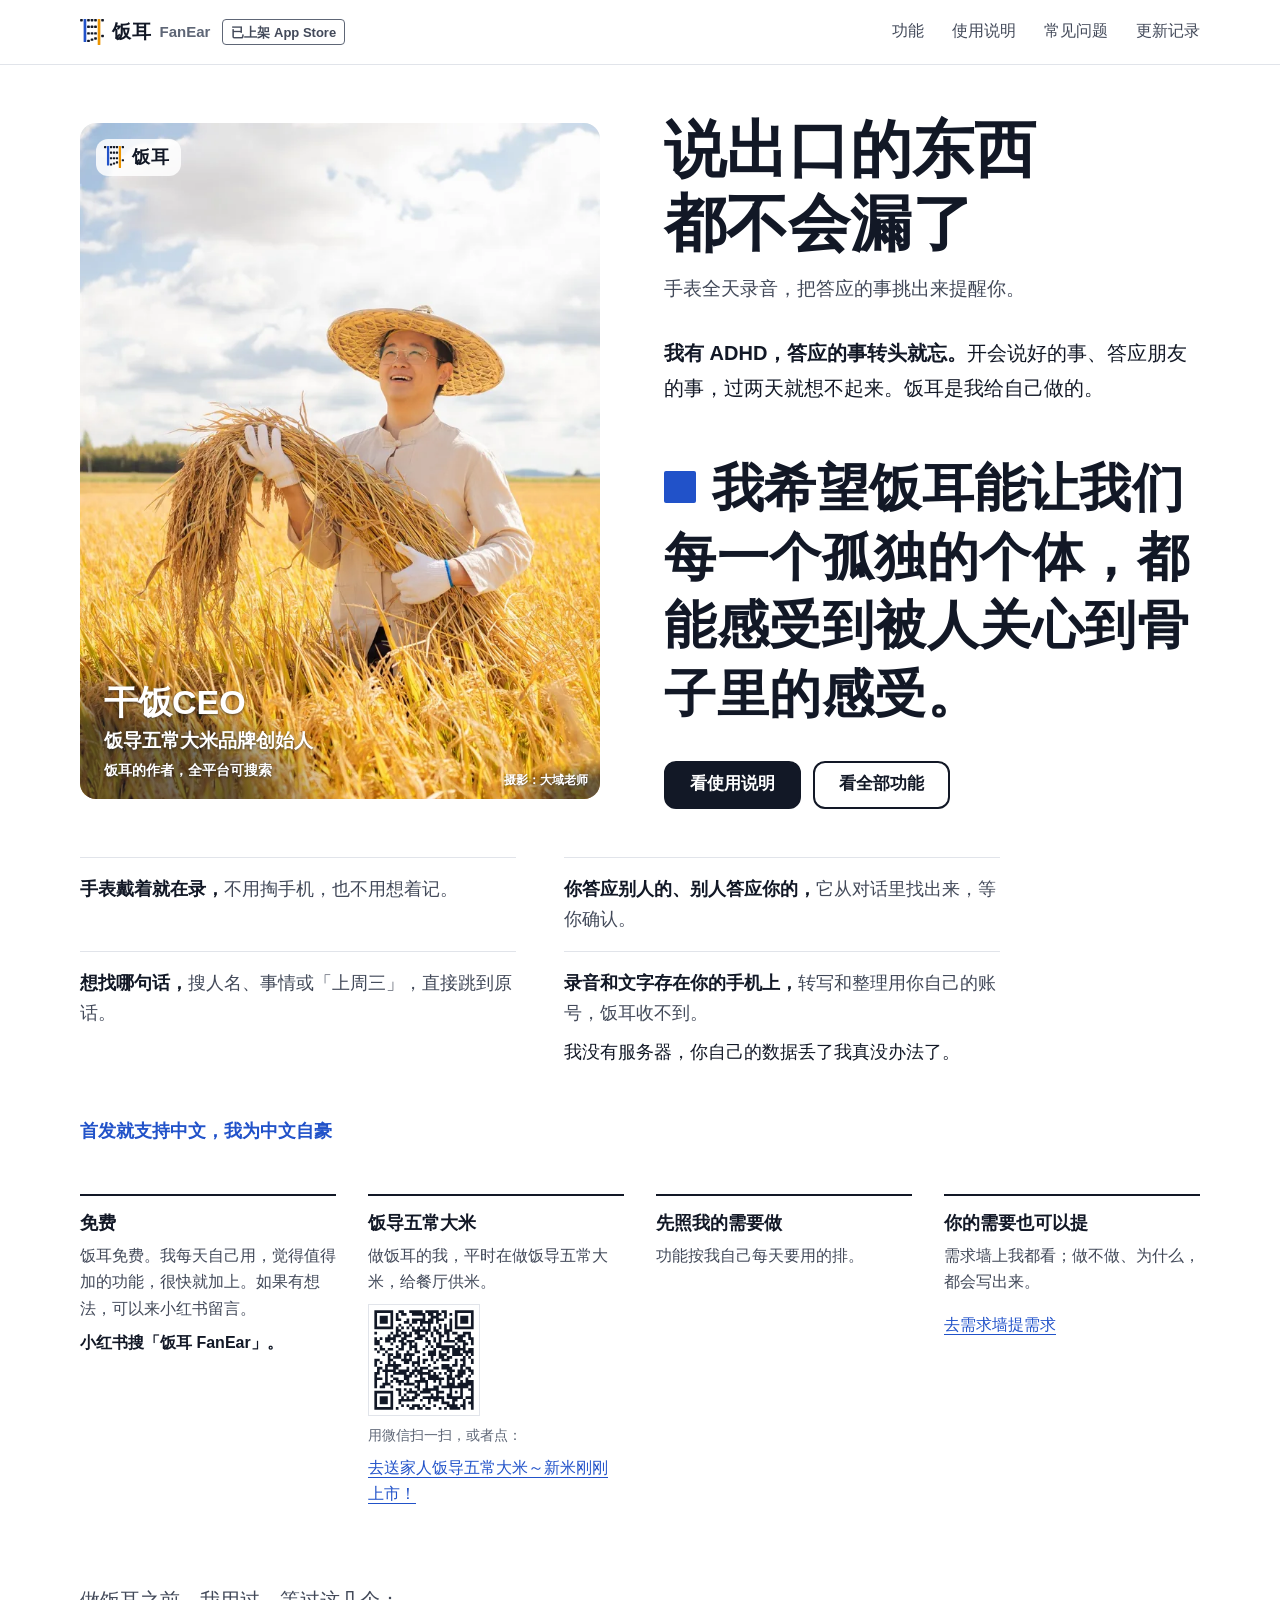
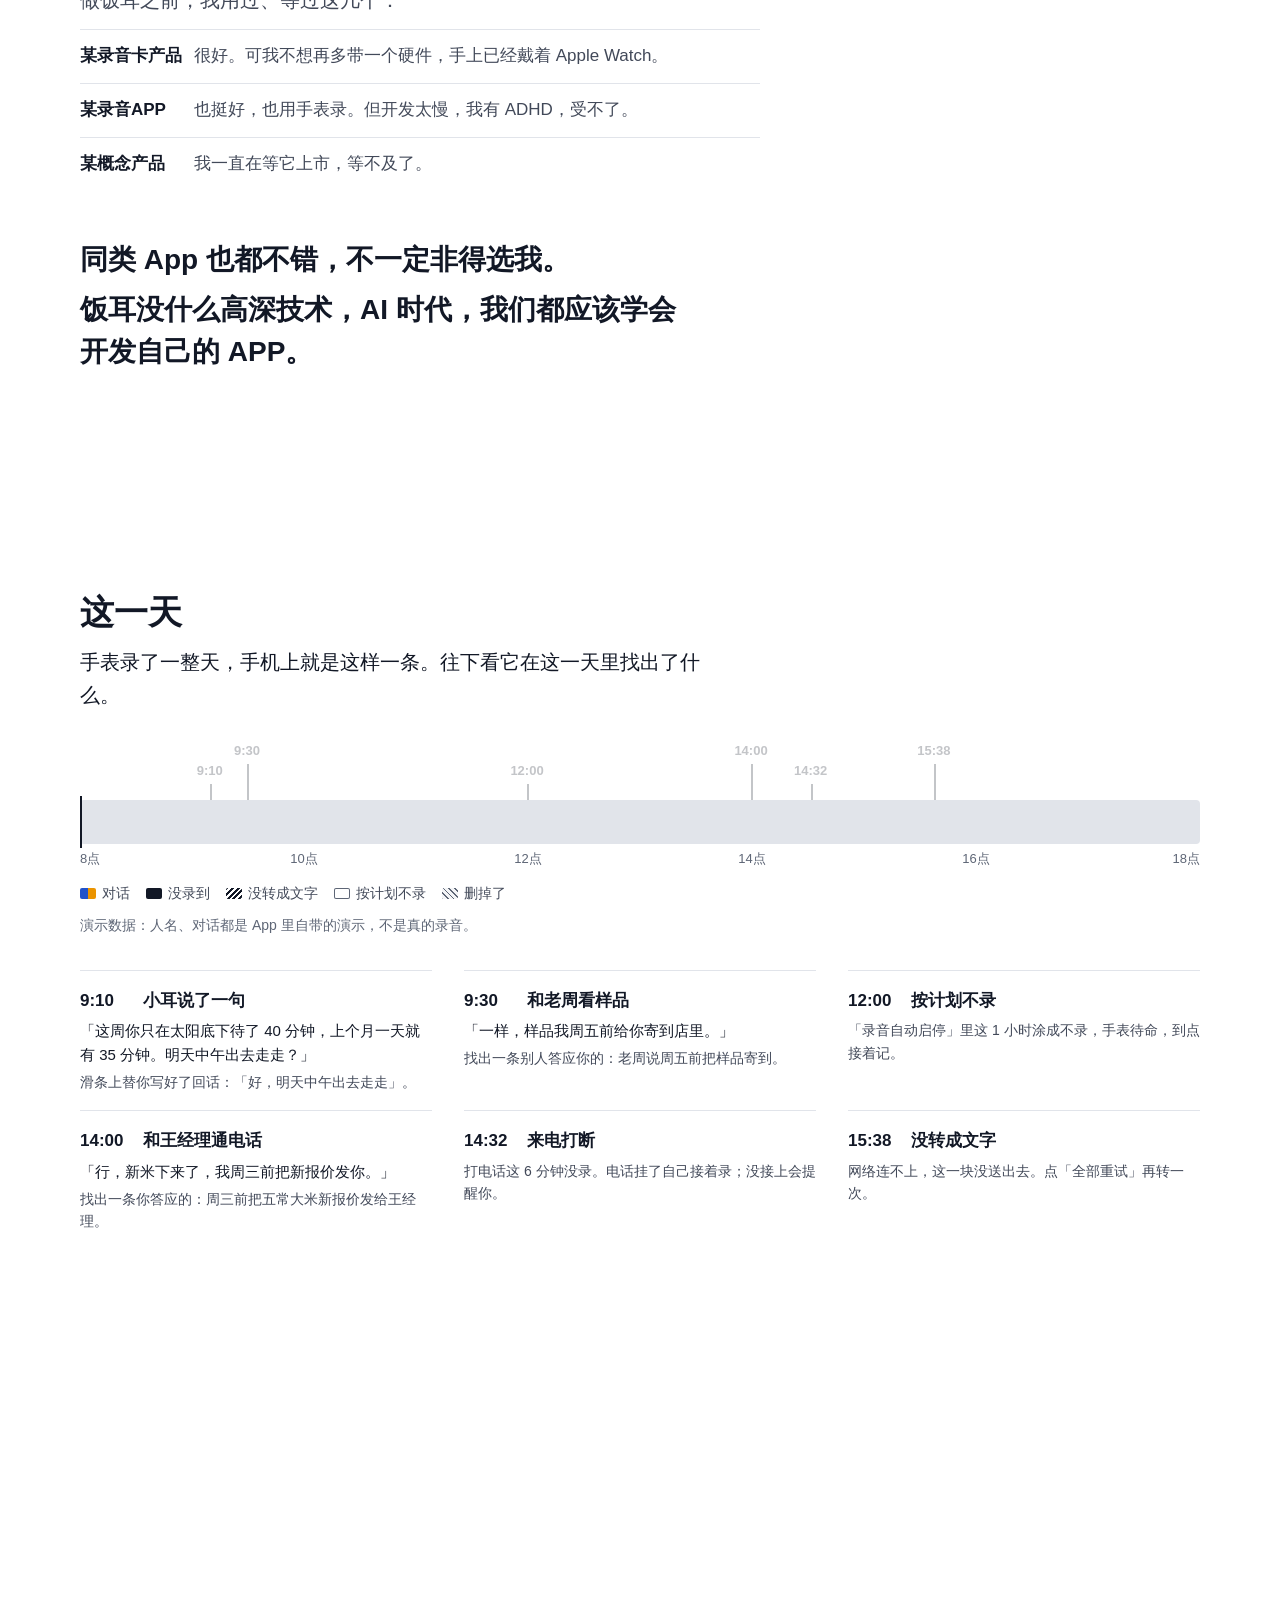
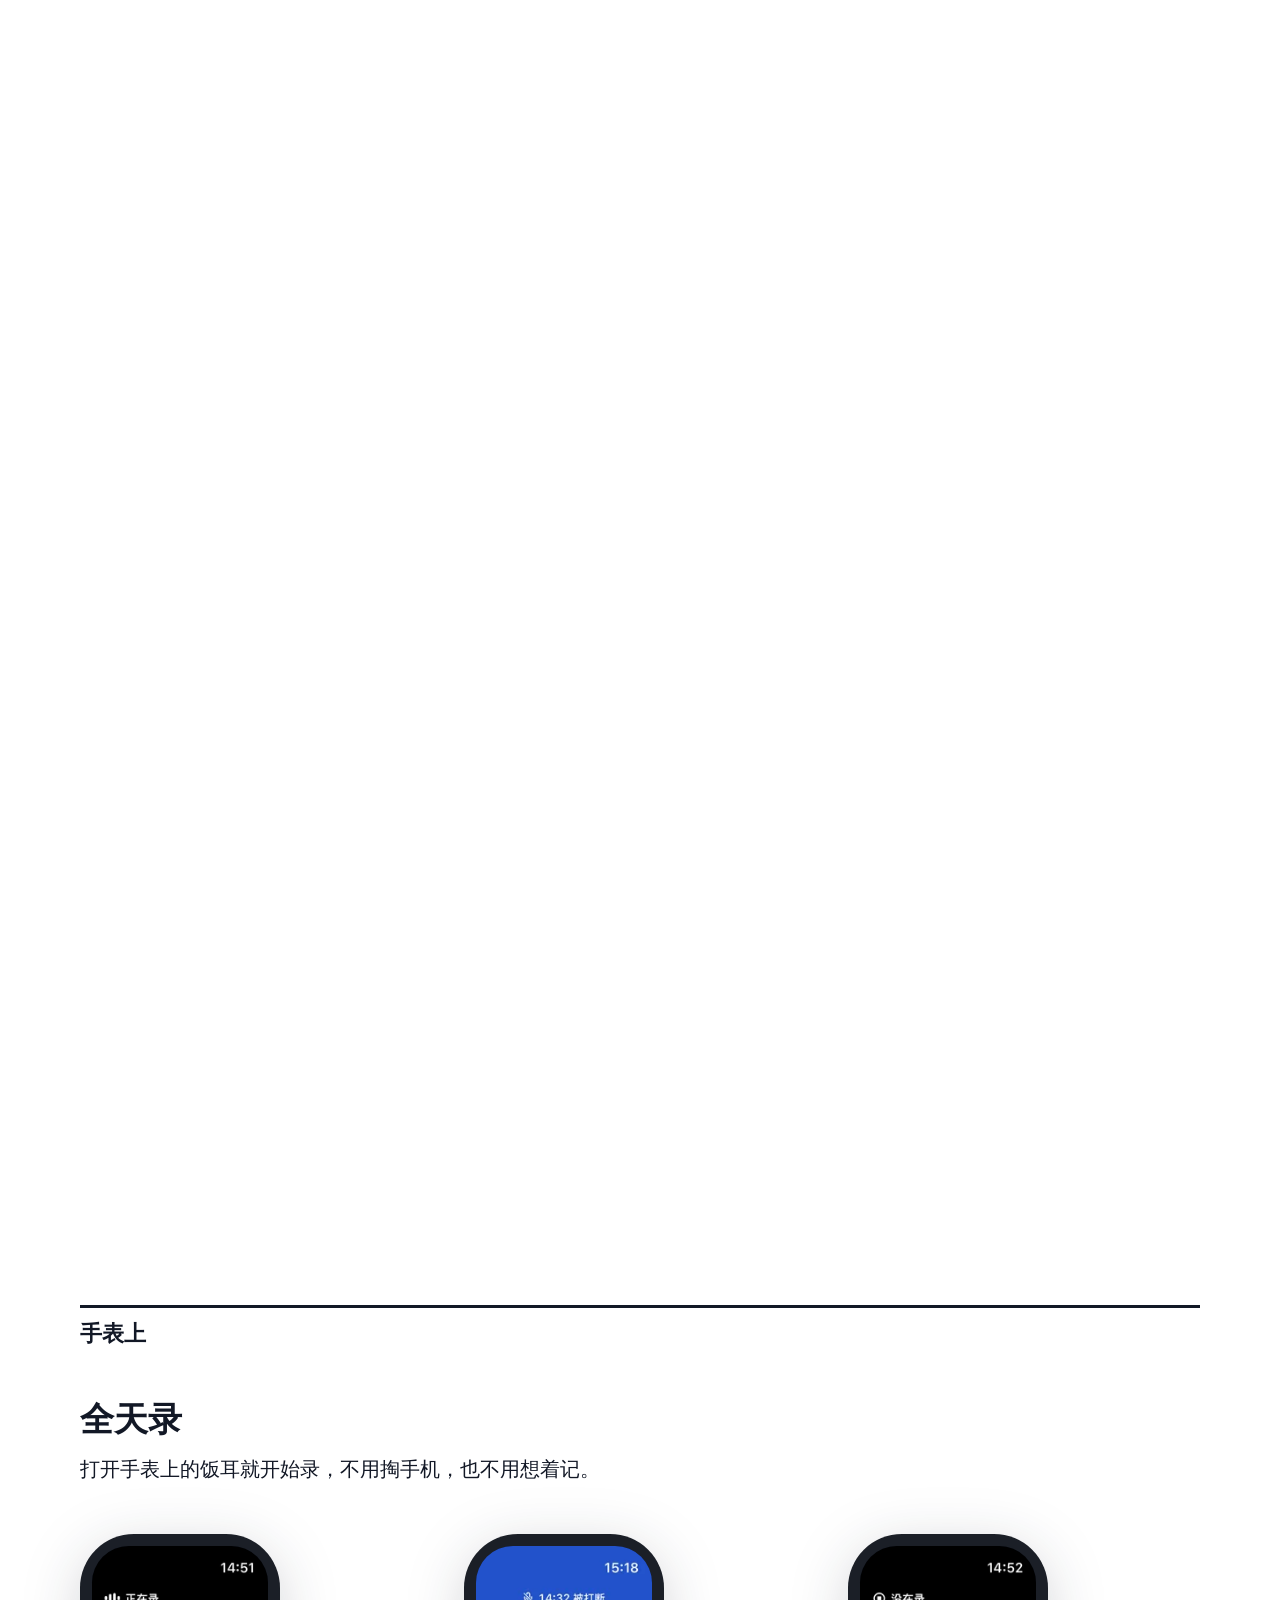
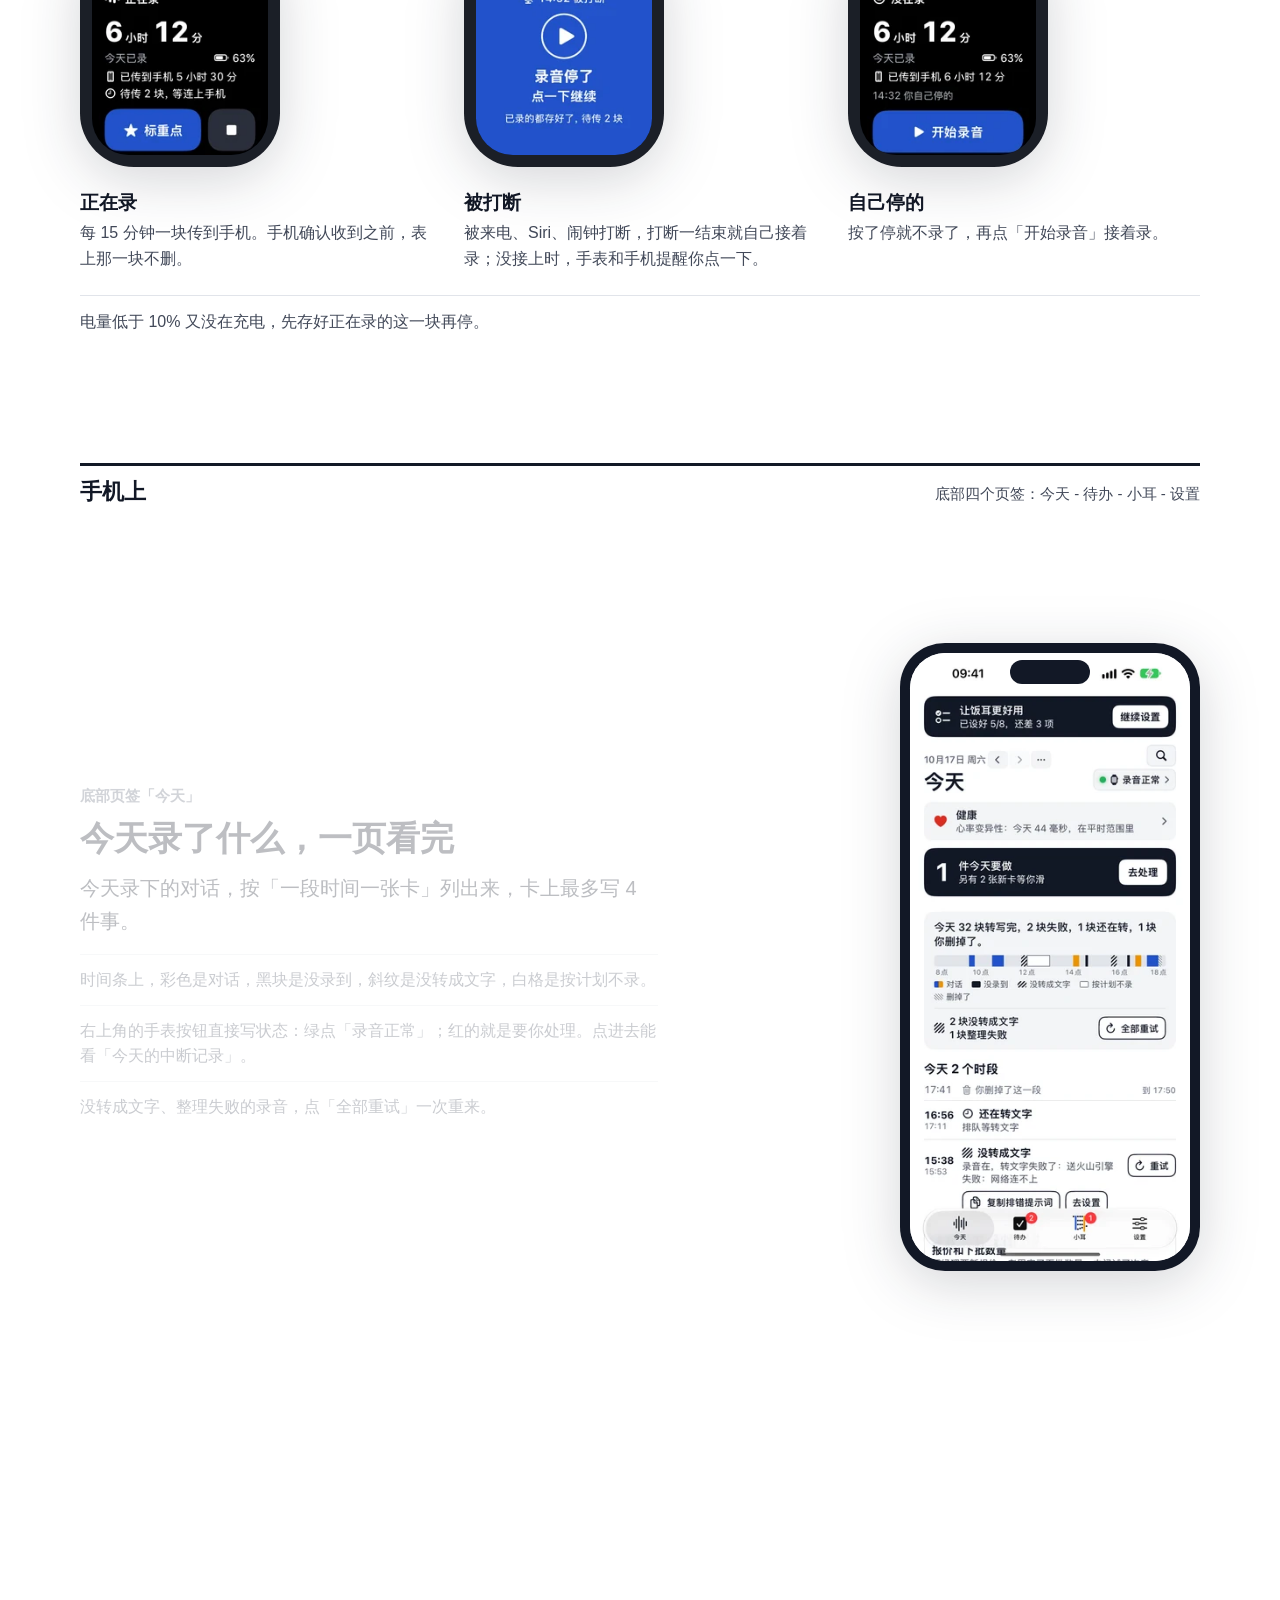
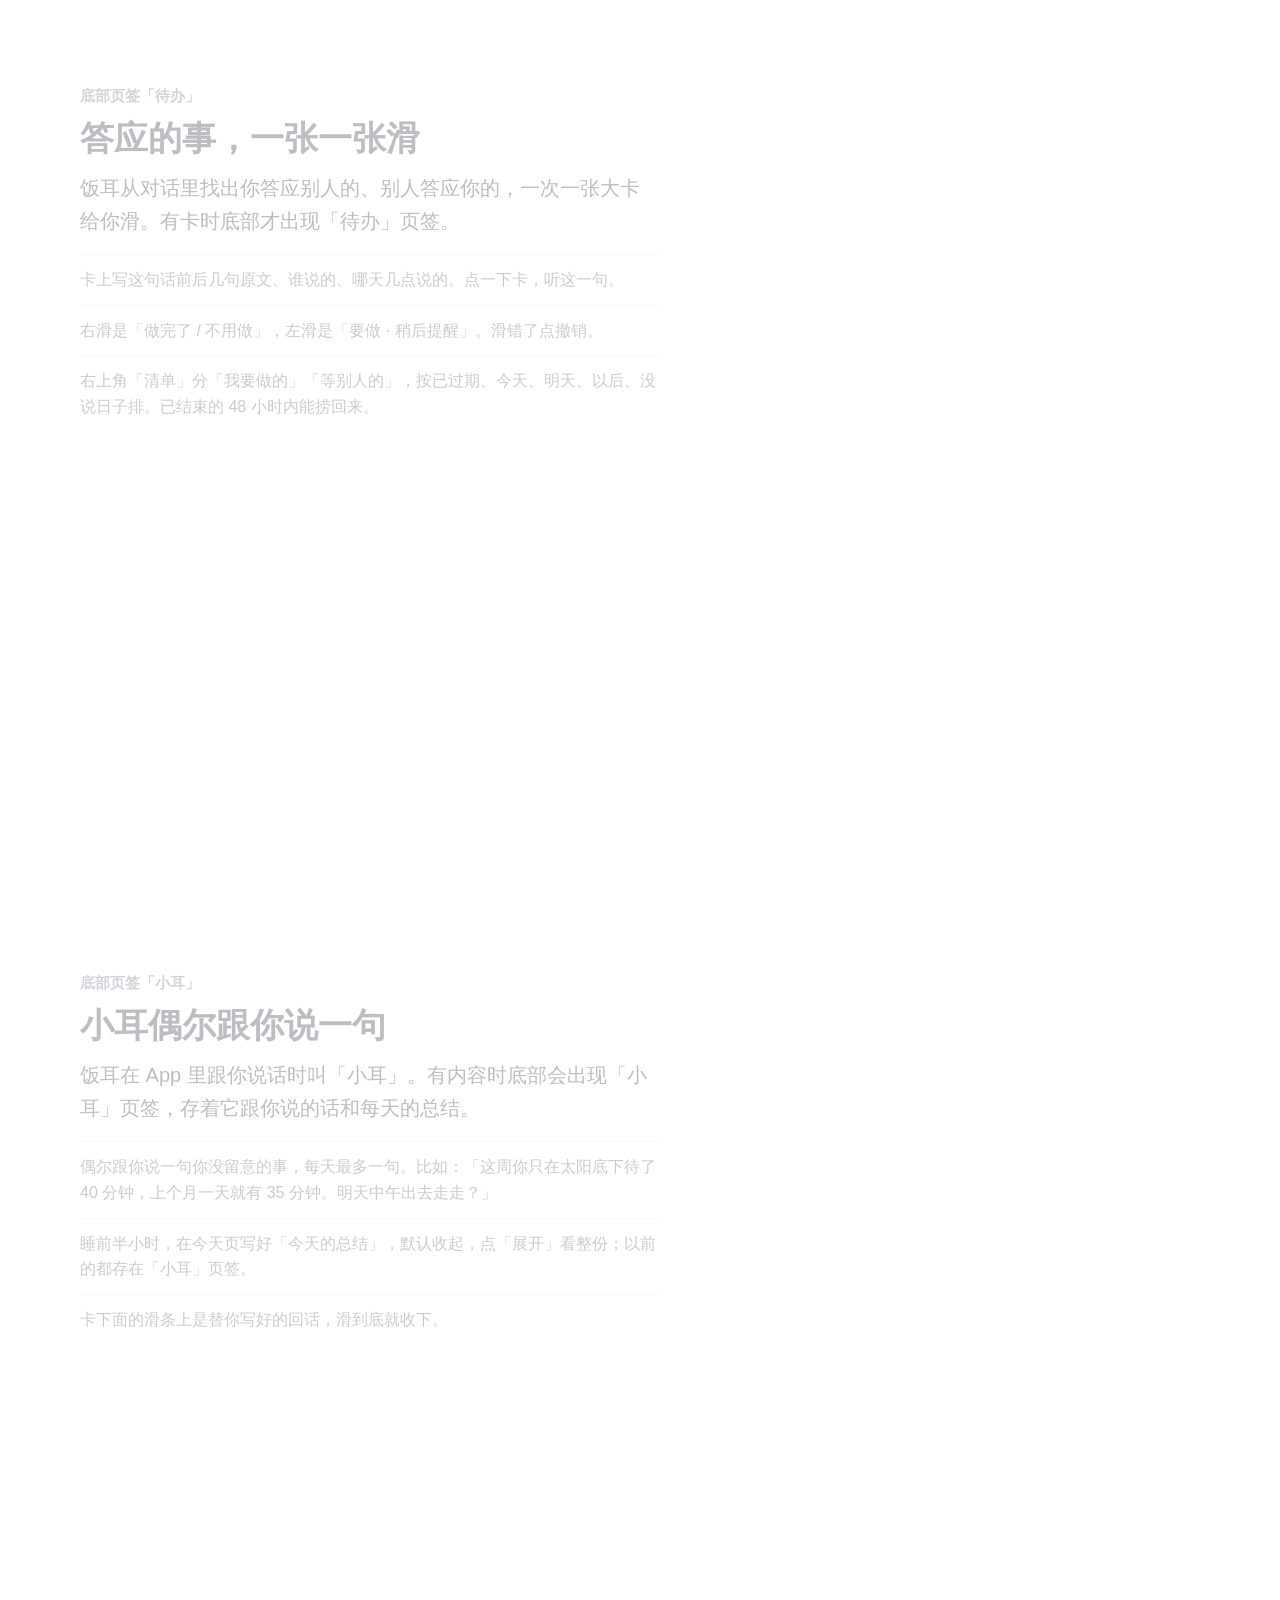
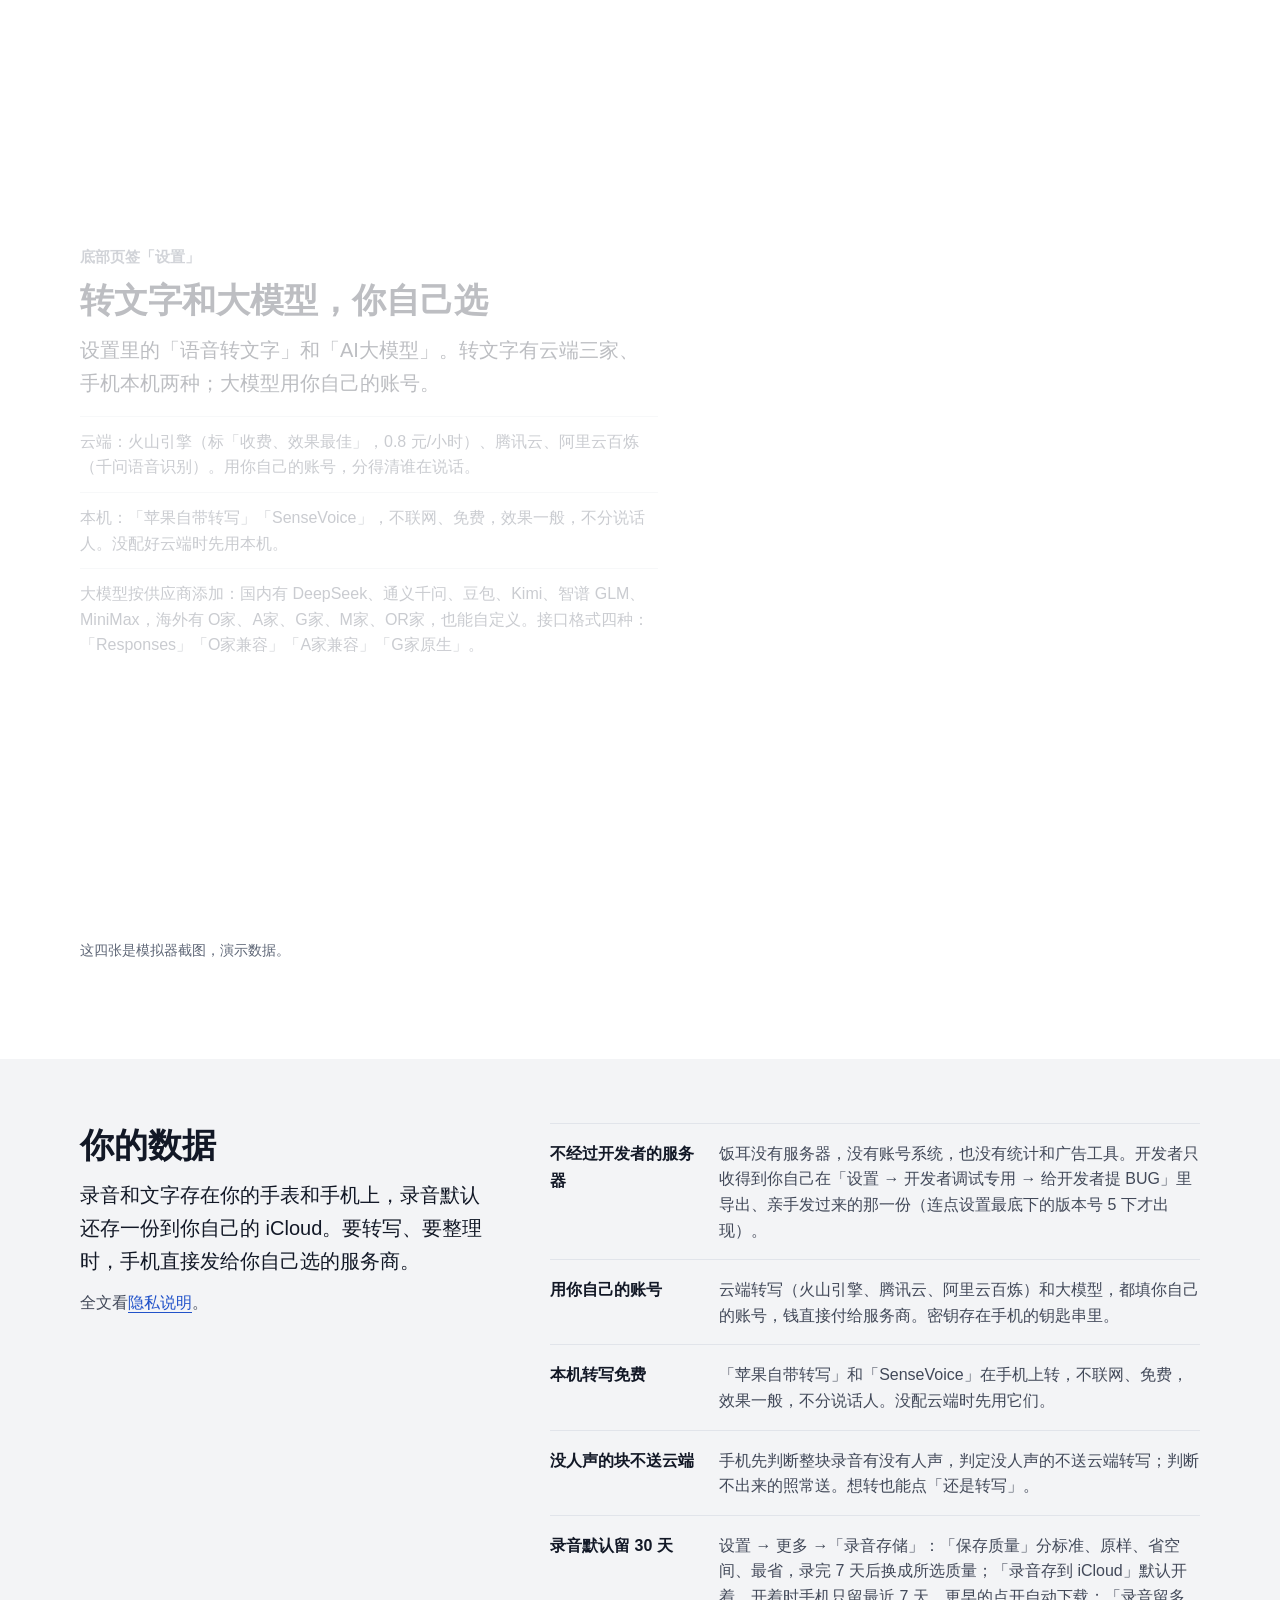
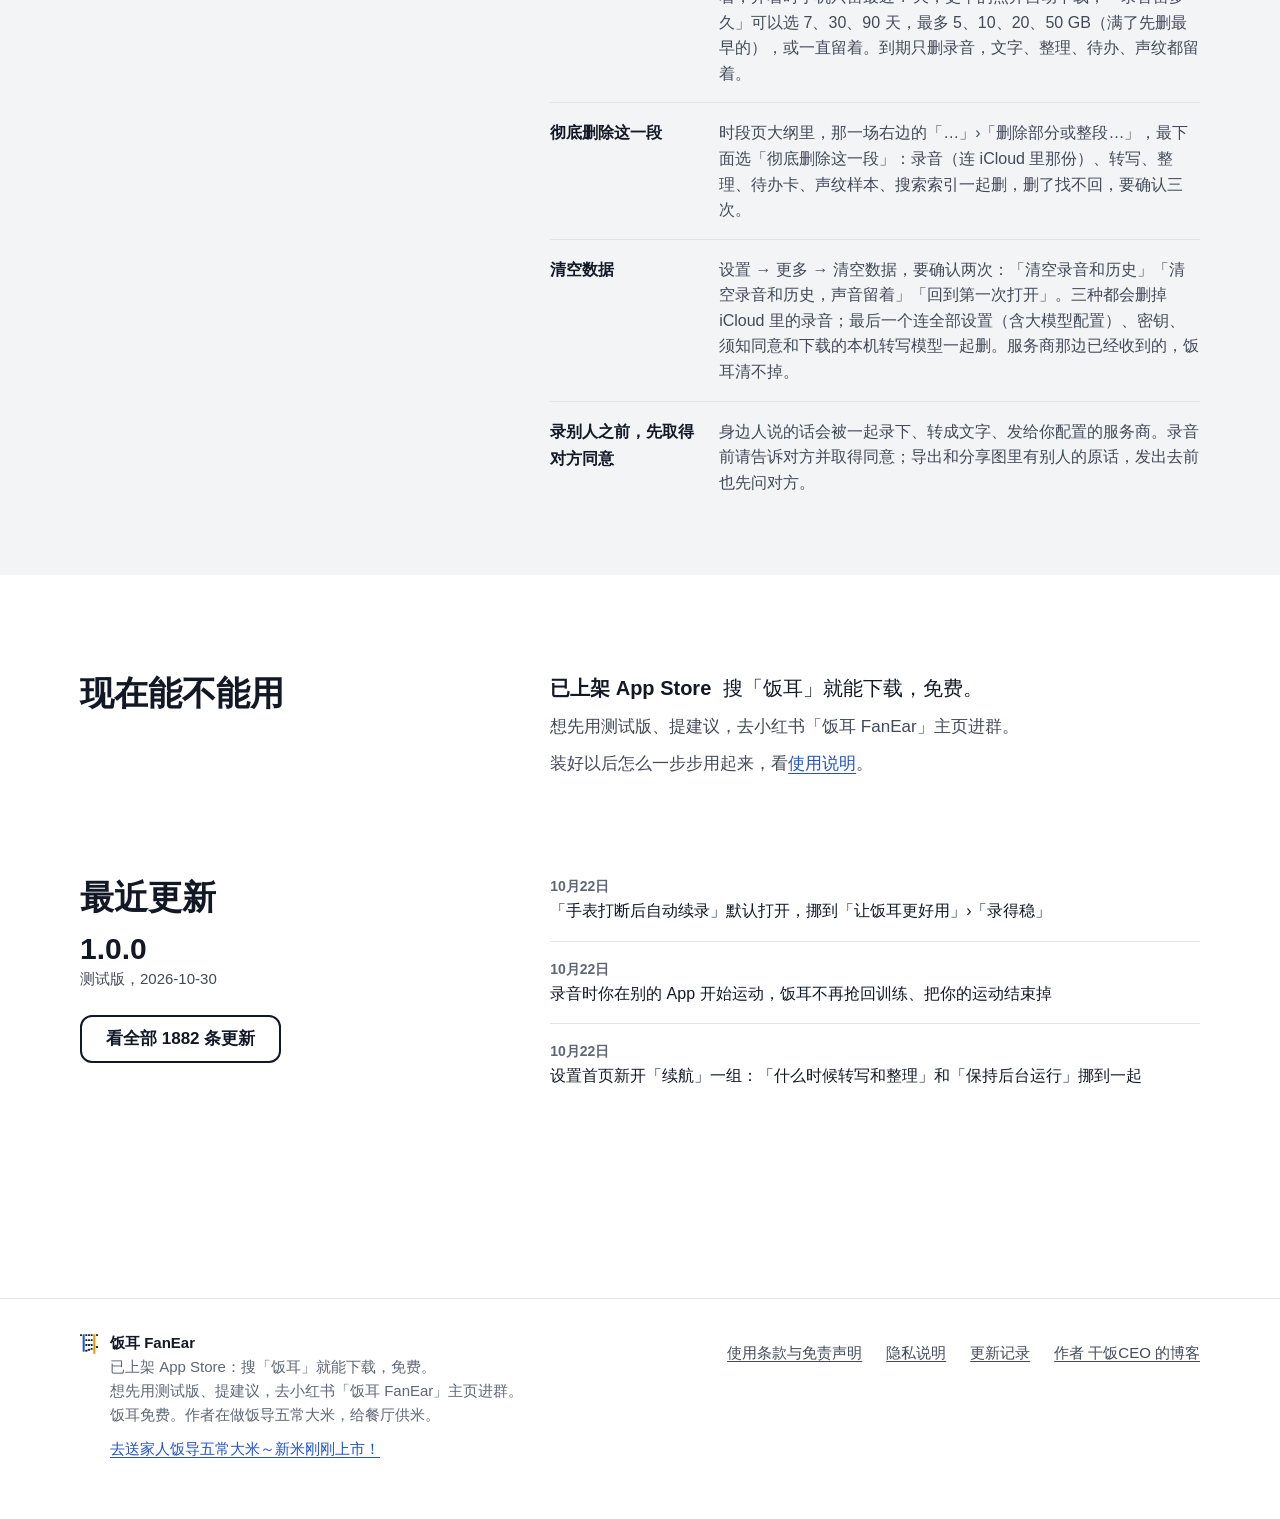
==== commit f8920c96: "deploy: 构建自 ceo.fandao.dev main 74df411（更新记录 1.0.0，条款第 24 版）" ====
--- a/index.html
+++ b/index.html
@@ -1 +1 @@
-<!DOCTYPE html><html lang="zh-CN"><head><meta charset="utf-8"><meta name="viewport" content="width=device-width, initial-scale=1"><title>饭耳 FanEar：手表全天录音，把答应的事挑出来提醒你。</title><meta name="description" content="我有 ADHD，饭耳是给自己做的：手表全天录音，把你答应别人的、别人答应你的挑出来，到点提醒。免费。"><link rel="canonical" href="https://fanear.fandao.dev/"><link rel="icon" href="/favicon.ico" sizes="48x48"><link rel="icon" href="/favicon.png" type="image/png"><link rel="apple-touch-icon" href="/apple-touch-icon.png"><meta name="theme-color" content="#ffffff"><meta property="og:type" content="website"><meta property="og:site_name" content="饭耳 FanEar"><meta property="og:title" content="饭耳 FanEar"><meta property="og:description" content="我有 ADHD，饭耳是给自己做的：手表全天录音，把你答应别人的、别人答应你的挑出来，到点提醒。免费。"><meta property="og:url" content="https://fanear.fandao.dev/"><meta property="og:image" content="https://fanear.fandao.dev/og-icon.png"><meta name="twitter:card" content="summary"><meta name="generator" content="Astro v7.3.7"><link rel="stylesheet" href="/_astro/Base.Cnjp5-22.css"><link rel="stylesheet" href="/_astro/index.DMqOcEUL.css"><link rel="stylesheet" href="/_astro/Shot.vuNaQkuA.css"></head><body><a class="skip-link" href="#main">跳到正文</a><header class="site-header" data-astro-cid-nen7h5rs><div class="header-inner" data-astro-cid-nen7h5rs><a class="brand" href="/" data-astro-cid-nen7h5rs><svg class="logo" width="24" height="26" viewBox="201 172 622 680" aria-hidden="true" focusable="false" data-astro-cid-f7espo7c><g class="logo-ink" data-astro-cid-f7espo7c><rect x="201" y="172" width="70" height="64" rx="16" data-astro-cid-f7espo7c></rect><rect x="385" y="172" width="70" height="64" rx="16" data-astro-cid-f7espo7c></rect><rect x="477" y="172" width="70" height="64" rx="16" data-astro-cid-f7espo7c></rect><rect x="569" y="172" width="70" height="64" rx="16" data-astro-cid-f7espo7c></rect><rect x="753" y="172" width="70" height="64" rx="16" data-astro-cid-f7espo7c></rect><rect x="385" y="344" width="70" height="64" rx="16" data-astro-cid-f7espo7c></rect><rect x="477" y="344" width="70" height="64" rx="16" data-astro-cid-f7espo7c></rect><rect x="569" y="344" width="70" height="64" rx="16" data-astro-cid-f7espo7c></rect><rect x="385" y="516" width="70" height="64" rx="16" data-astro-cid-f7espo7c></rect><rect x="477" y="516" width="70" height="64" rx="16" data-astro-cid-f7espo7c></rect><rect x="569" y="516" width="70" height="64" rx="16" data-astro-cid-f7espo7c></rect><rect x="385" y="712" width="70" height="64" rx="16" data-astro-cid-f7espo7c></rect><rect x="477" y="680" width="70" height="64" rx="16" data-astro-cid-f7espo7c></rect><rect x="569" y="648" width="70" height="64" rx="16" data-astro-cid-f7espo7c></rect><rect x="753" y="584" width="70" height="64" rx="16" data-astro-cid-f7espo7c></rect></g><rect class="logo-me" x="293" y="172" width="70" height="604" rx="16" data-astro-cid-f7espo7c></rect><rect class="logo-p1" x="661" y="172" width="70" height="680" rx="16" data-astro-cid-f7espo7c></rect></svg><span class="brand-name" data-astro-cid-nen7h5rs>饭耳</span><span class="brand-en" data-astro-cid-nen7h5rs>FanEar</span></a><a class="status" href="/changelog/" title="搜「饭耳」就能下载，免费。" data-astro-cid-nen7h5rs>已上架 App Store</a><nav class="site-nav" aria-label="栏目" data-astro-cid-nen7h5rs><a href="/features/" data-astro-cid-nen7h5rs>功能</a><a href="/guide/" data-astro-cid-nen7h5rs>使用说明</a><a href="/faq/" data-astro-cid-nen7h5rs>常见问题</a><a href="/changelog/" data-astro-cid-nen7h5rs>更新记录</a></nav></div></header><main id="main" class="home" data-astro-cid-xa7uqt5p><section class="hero-b" aria-labelledby="h-b-name" data-astro-cid-nztzep3a><figure class="photo" data-astro-cid-nztzep3a><img src="/_astro/intro-hero.3pwo1Yvj_ZYE0Rw.webp" srcset="/_astro/intro-hero.3pwo1Yvj_xbTjO.webp 480w, /_astro/intro-hero.3pwo1Yvj_EvtgB.webp 720w, /_astro/intro-hero.3pwo1Yvj_1PmGuM.webp 960w, /_astro/intro-hero.3pwo1Yvj_ZYE0Rw.webp 1290w" alt="干饭CEO 在稻田里" sizes="(min-width: 960px) 520px, 100vw" loading="eager" fetchpriority="high" data-astro-cid-nztzep3a="true" decoding="async" data-astro-image="constrained" data-astro-image-fit="cover" data-astro-image-pos="center" width="1290" height="1677" class="photo-img"><h1 id="h-b-name" class="photo-badge" data-astro-cid-nztzep3a><svg class="logo" width="20" height="22" viewBox="201 172 622 680" aria-hidden="true" focusable="false" data-astro-cid-f7espo7c><g class="logo-ink" data-astro-cid-f7espo7c><rect x="201" y="172" width="70" height="64" rx="16" data-astro-cid-f7espo7c></rect><rect x="385" y="172" width="70" height="64" rx="16" data-astro-cid-f7espo7c></rect><rect x="477" y="172" width="70" height="64" rx="16" data-astro-cid-f7espo7c></rect><rect x="569" y="172" width="70" height="64" rx="16" data-astro-cid-f7espo7c></rect><rect x="753" y="172" width="70" height="64" rx="16" data-astro-cid-f7espo7c></rect><rect x="385" y="344" width="70" height="64" rx="16" data-astro-cid-f7espo7c></rect><rect x="477" y="344" width="70" height="64" rx="16" data-astro-cid-f7espo7c></rect><rect x="569" y="344" width="70" height="64" rx="16" data-astro-cid-f7espo7c></rect><rect x="385" y="516" width="70" height="64" rx="16" data-astro-cid-f7espo7c></rect><rect x="477" y="516" width="70" height="64" rx="16" data-astro-cid-f7espo7c></rect><rect x="569" y="516" width="70" height="64" rx="16" data-astro-cid-f7espo7c></rect><rect x="385" y="712" width="70" height="64" rx="16" data-astro-cid-f7espo7c></rect><rect x="477" y="680" width="70" height="64" rx="16" data-astro-cid-f7espo7c></rect><rect x="569" y="648" width="70" height="64" rx="16" data-astro-cid-f7espo7c></rect><rect x="753" y="584" width="70" height="64" rx="16" data-astro-cid-f7espo7c></rect></g><rect class="logo-me" x="293" y="172" width="70" height="604" rx="16" data-astro-cid-f7espo7c></rect><rect class="logo-p1" x="661" y="172" width="70" height="680" rx="16" data-astro-cid-f7espo7c></rect></svg><span data-astro-cid-nztzep3a>饭耳</span><span class="visually-hidden" data-astro-cid-nztzep3a>FanEar</span></h1><figcaption class="photo-author" data-astro-cid-nztzep3a><strong data-astro-cid-nztzep3a>干饭CEO</strong><span class="photo-title" data-astro-cid-nztzep3a>饭导五常大米品牌创始人</span><span class="photo-line" data-astro-cid-nztzep3a>饭耳的作者，全平台可搜索</span></figcaption><p class="photo-credit" data-astro-cid-nztzep3a>摄影：大域老师</p></figure><div class="hero-b-text" data-astro-cid-nztzep3a><div class="hero-slogan-block" data-astro-cid-nztzep3a><p class="hero-slogan" data-astro-cid-nztzep3a>说出口的东西都不会漏了</p><p class="hero-oneline" data-astro-cid-nztzep3a>手表全天录音，把答应的事挑出来提醒你。</p></div><div class="opening" data-astro-cid-inpi3r5t><p class="opening-origin" data-astro-cid-inpi3r5t><strong data-astro-cid-inpi3r5t>我有 ADHD，答应的事转头就忘。</strong>开会说好的事、答应朋友的事，过两天就想不起来。饭耳是我给自己做的。</p><p class="opening-wish" data-astro-cid-inpi3r5t><span class="who who-me" aria-hidden="true" data-astro-cid-inpi3r5t></span>我希望饭耳能让我们每一个孤独的个体，都能感受到被人关心到骨子里的感受。</p></div><div class="hero-b-actions" data-astro-cid-nztzep3a><a class="btn" href="/guide/" data-astro-cid-nztzep3a>看使用说明</a><a class="btn btn-line" href="/features/" data-astro-cid-nztzep3a>看全部功能</a></div></div></section><section class="why" aria-labelledby="h-why" data-astro-cid-nwktezpe><h2 id="h-why" class="visually-hidden" data-astro-cid-nwktezpe>我为什么做饭耳</h2><ul class="why-points" data-astro-cid-nwktezpe><li data-astro-cid-nwktezpe><strong data-astro-cid-nwktezpe>手表戴着就在录，</strong>不用掏手机，也不用想着记。</li><li data-astro-cid-nwktezpe><strong data-astro-cid-nwktezpe>你答应别人的、别人答应你的，</strong>它从对话里找出来，等你确认。</li><li data-astro-cid-nwktezpe><strong data-astro-cid-nwktezpe>想找哪句话，</strong>搜人名、事情或「上周三」，直接跳到原话。</li><li data-astro-cid-nwktezpe><strong data-astro-cid-nwktezpe>录音和文字存在你的手机上，</strong>转写和整理用你自己的账号，饭耳收不到。<span class="why-note" data-astro-cid-nwktezpe>我没有服务器，你自己的数据丢了我真没办法了。</span></li></ul><p class="why-tagline" data-astro-cid-nwktezpe>首发就支持中文，我为中文自豪</p><dl class="why-terms" data-astro-cid-nwktezpe><div data-astro-cid-nwktezpe><dt data-astro-cid-nwktezpe>免费</dt><dd data-astro-cid-nwktezpe>饭耳免费。我每天自己用，觉得值得加的功能，很快就加上。如果有想法，可以来小红书留言。<span class="why-xhs" data-astro-cid-nwktezpe>小红书搜「饭耳 FanEar」。</span></dd></div><div data-astro-cid-nwktezpe><dt data-astro-cid-nwktezpe>饭导五常大米</dt><dd data-astro-cid-nwktezpe>做饭耳的我，平时在做饭导五常大米，给餐厅供米。<div class="why-shop" data-astro-cid-nwktezpe><img class="why-shop-qr" src="/shop-qr.svg" width="112" height="112" alt="微信扫码，进饭导五常大米的微信小店" loading="lazy" data-astro-cid-nwktezpe><span class="why-shop-hint" data-astro-cid-nwktezpe>用微信扫一扫，或者点：</span><a href="https://store.weixin.qq.com/shop/b/rKLGUz4XqmFKlfA?entrance_id=h5" data-astro-cid-nwktezpe>去送家人饭导五常大米～新米刚刚上市！</a></div></dd></div><div data-astro-cid-nwktezpe><dt data-astro-cid-nwktezpe>先照我的需要做</dt><dd data-astro-cid-nwktezpe>功能按我自己每天要用的排。</dd></div><div data-astro-cid-nwktezpe><dt data-astro-cid-nwktezpe>你的需要也可以提</dt><dd data-astro-cid-nwktezpe>需求墙上我都看；做不做、为什么，都会写出来。<div class="why-wish" data-astro-cid-nwktezpe><a href="https://wish.fanear.fandao.dev" data-astro-cid-nwktezpe>去需求墙提需求</a></div></dd></div></dl><p class="why-lead" data-astro-cid-nwktezpe>做饭耳之前，我用过、等过这几个：</p><dl class="why-others" data-astro-cid-nwktezpe><div data-astro-cid-nwktezpe><dt data-astro-cid-nwktezpe>某录音卡产品</dt><dd data-astro-cid-nwktezpe>很好。可我不想再多带一个硬件，手上已经戴着 Apple Watch。</dd></div><div data-astro-cid-nwktezpe><dt data-astro-cid-nwktezpe>某录音APP</dt><dd data-astro-cid-nwktezpe>也挺好，也用手表录。但开发太慢，我有 ADHD，受不了。</dd></div><div data-astro-cid-nwktezpe><dt data-astro-cid-nwktezpe>某概念产品</dt><dd data-astro-cid-nwktezpe>我一直在等它上市，等不及了。</dd></div></dl><p class="why-close" data-astro-cid-nwktezpe><span data-astro-cid-nwktezpe>同类 App 也都不错，不一定非得选我。</span><span data-astro-cid-nwktezpe>饭耳没什么高深技术，AI 时代，我们都应该学会开发自己的 APP。</span></p></section><section class="day" aria-labelledby="h-day" data-astro-cid-otadpcda><div class="day-track" data-astro-cid-otadpcda><div class="day-stage" style="--fe-day-scope:--fe-day-in, --fe-m0, --fe-m1, --fe-m2, --fe-m3, --fe-m4, --fe-m5" data-astro-cid-otadpcda><div class="day-head" data-astro-cid-otadpcda><h2 id="h-day" data-astro-cid-otadpcda>这一天</h2><p class="day-lead" data-astro-cid-otadpcda>手表录了一整天，手机上就是这样一条。往下看它在这一天里找出了什么。</p></div><figure class="ribbon-figure" data-astro-cid-otadpcda><div class="ribbon-wrap" role="img" aria-label="演示数据里的一天，8 点到 18 点：9:10 小耳说了一句；9:30 和老周看样品；12:00 按计划不录；14:00 和王经理通电话；14:32 来电打断；15:38 没转成文字。" data-astro-cid-otadpcda><div class="ribbon-marks" aria-hidden="true" data-astro-cid-otadpcda><span class="mark mark-row-0" style="--x:11.67%;--p:0.11666666666666661;--t:--fe-m0" data-astro-cid-otadpcda><span class="mark-time" data-astro-cid-otadpcda>9:10</span></span><span class="mark mark-row-1" style="--x:15%;--p:0.15;--t:--fe-m1" data-astro-cid-otadpcda><span class="mark-time" data-astro-cid-otadpcda>9:30</span></span><span class="mark mark-row-0" style="--x:40%;--p:0.4;--t:--fe-m2" data-astro-cid-otadpcda><span class="mark-time" data-astro-cid-otadpcda>12:00</span></span><span class="mark mark-row-1" style="--x:60%;--p:0.6;--t:--fe-m3" data-astro-cid-otadpcda><span class="mark-time" data-astro-cid-otadpcda>14:00</span></span><span class="mark mark-row-0" style="--x:65.33%;--p:0.6533333333333333;--t:--fe-m4" data-astro-cid-otadpcda><span class="mark-time" data-astro-cid-otadpcda>14:32</span></span><span class="mark mark-row-1" style="--x:76.33%;--p:0.7633333333333333;--t:--fe-m5" data-astro-cid-otadpcda><span class="mark-time" data-astro-cid-otadpcda>15:38</span></span></div><div class="ribbon" data-astro-cid-otadpcda><div class="ribbon-fill" data-astro-cid-otadpcda><span class="seg seg-p1" style="left:15%;width:2.5%" data-astro-cid-otadpcda></span><span class="seg seg-p2" style="left:25%;width:5%" data-astro-cid-otadpcda></span><span class="seg seg-fail" style="left:37.5%;width:2.5%" data-astro-cid-otadpcda></span><span class="seg seg-planned" style="left:40%;width:10%" data-astro-cid-otadpcda></span><span class="seg seg-me" style="left:60%;width:2.5%" data-astro-cid-otadpcda></span><span class="seg seg-gap" style="left:65.33%;width:1%" data-astro-cid-otadpcda></span><span class="seg seg-fail" style="left:76.33%;width:2.5%" data-astro-cid-otadpcda></span><span class="seg seg-gap" style="left:83.33%;width:1%" data-astro-cid-otadpcda></span><span class="seg seg-p1" style="left:86.83%;width:2.5%" data-astro-cid-otadpcda></span><span class="seg seg-p2" style="left:91.83%;width:2.5%" data-astro-cid-otadpcda></span><span class="seg seg-p3" style="left:94.33%;width:2.5%" data-astro-cid-otadpcda></span><span class="seg seg-deleted" style="left:96.83%;width:1.5%" data-astro-cid-otadpcda></span></div><span class="ribbon-cursor" aria-hidden="true" data-astro-cid-otadpcda></span><span class="ribbon-play" aria-hidden="true" data-astro-cid-otadpcda><span class="play-step" style="--t:--fe-day-in;--d:0.1167"><span class="play-step" style="--t:--fe-m0;--d:0.0333"><span class="play-step" style="--t:--fe-m1;--d:0.2500"><span class="play-step" style="--t:--fe-m2;--d:0.2000"><span class="play-step" style="--t:--fe-m3;--d:0.0533"><span class="play-step" style="--t:--fe-m4;--d:0.1100"><span class="play-step" style="--t:--fe-m5;--d:0.2367"><span class="play-head"></span></span></span></span></span></span></span></span></span></div><div class="ribbon-ticks" aria-hidden="true" data-astro-cid-otadpcda><span style="--x:0%" data-astro-cid-otadpcda>8点</span><span style="--x:20%" data-astro-cid-otadpcda>10点</span><span style="--x:40%" data-astro-cid-otadpcda>12点</span><span style="--x:60%" data-astro-cid-otadpcda>14点</span><span style="--x:80%" data-astro-cid-otadpcda>16点</span><span style="--x:100%" data-astro-cid-otadpcda>18点</span></div></div><figcaption data-astro-cid-otadpcda><ul class="ribbon-key" data-astro-cid-otadpcda><li data-astro-cid-otadpcda><span class="swatch swatch-talk" aria-hidden="true" data-astro-cid-otadpcda></span>对话</li><li data-astro-cid-otadpcda><span class="swatch swatch-gap" aria-hidden="true" data-astro-cid-otadpcda></span>没录到</li><li data-astro-cid-otadpcda><span class="swatch swatch-fail" aria-hidden="true" data-astro-cid-otadpcda></span>没转成文字</li><li data-astro-cid-otadpcda><span class="swatch swatch-planned" aria-hidden="true" data-astro-cid-otadpcda></span>按计划不录</li><li data-astro-cid-otadpcda><span class="swatch swatch-deleted" aria-hidden="true" data-astro-cid-otadpcda></span>删掉了</li></ul><p class="ribbon-note" data-astro-cid-otadpcda>演示数据：人名、对话都是 App 里自带的演示，不是真的录音。</p></figcaption></figure><ol class="moments" data-astro-cid-otadpcda><li style="--p:0.11666666666666661;--t:--fe-m0" data-astro-cid-otadpcda><p class="moment-head" data-astro-cid-otadpcda><time data-astro-cid-otadpcda>9:10</time><span data-astro-cid-otadpcda>小耳说了一句</span></p><p class="moment-quote" data-astro-cid-otadpcda>「这周你只在太阳底下待了 40 分钟，上个月一天就有 35 分钟。明天中午出去走走？」</p><p class="moment-then" data-astro-cid-otadpcda>滑条上替你写好了回话：「好，明天中午出去走走」。</p></li><li style="--p:0.15;--t:--fe-m1" data-astro-cid-otadpcda><p class="moment-head" data-astro-cid-otadpcda><time data-astro-cid-otadpcda>9:30</time><span data-astro-cid-otadpcda>和老周看样品</span></p><p class="moment-quote" data-astro-cid-otadpcda>「一样，样品我周五前给你寄到店里。」</p><p class="moment-then" data-astro-cid-otadpcda>找出一条别人答应你的：老周说周五前把样品寄到。</p></li><li style="--p:0.4;--t:--fe-m2" data-astro-cid-otadpcda><p class="moment-head" data-astro-cid-otadpcda><time data-astro-cid-otadpcda>12:00</time><span data-astro-cid-otadpcda>按计划不录</span></p><p class="moment-then" data-astro-cid-otadpcda>「录音自动启停」里这 1 小时涂成不录，手表待命，到点接着记。</p></li><li style="--p:0.6;--t:--fe-m3" data-astro-cid-otadpcda><p class="moment-head" data-astro-cid-otadpcda><time data-astro-cid-otadpcda>14:00</time><span data-astro-cid-otadpcda>和王经理通电话</span></p><p class="moment-quote" data-astro-cid-otadpcda>「行，新米下来了，我周三前把新报价发你。」</p><p class="moment-then" data-astro-cid-otadpcda>找出一条你答应的：周三前把五常大米新报价发给王经理。</p></li><li style="--p:0.6533333333333333;--t:--fe-m4" data-astro-cid-otadpcda><p class="moment-head" data-astro-cid-otadpcda><time data-astro-cid-otadpcda>14:32</time><span data-astro-cid-otadpcda>来电打断</span></p><p class="moment-then" data-astro-cid-otadpcda>打电话这 6 分钟没录。电话挂了自己接着录；没接上会提醒你。</p></li><li style="--p:0.7633333333333333;--t:--fe-m5" data-astro-cid-otadpcda><p class="moment-head" data-astro-cid-otadpcda><time data-astro-cid-otadpcda>15:38</time><span data-astro-cid-otadpcda>没转成文字</span></p><p class="moment-then" data-astro-cid-otadpcda>网络连不上，这一块没送出去。点「全部重试」再转一次。</p></li></ol></div></div></section><div class="group" data-astro-cid-xa7uqt5p><h2 data-astro-cid-xa7uqt5p>手表上</h2></div><section class="watch" aria-labelledby="h-c-record" data-astro-cid-mrfkj4jl><div class="watch-head" data-astro-cid-mrfkj4jl><h3 id="h-c-record" data-astro-cid-mrfkj4jl>全天录</h3><p class="watch-lead" data-astro-cid-mrfkj4jl>打开手表上的饭耳就开始录，不用掏手机，也不用想着记。</p></div><ul class="states" data-astro-cid-mrfkj4jl><li data-astro-cid-mrfkj4jl><figure class="shot shot-watch" data-astro-cid-aatdr2li><div class="shot-frame" data-astro-cid-aatdr2li><div class="shot-screen" data-astro-cid-aatdr2li><div class="shot-layer" data-shot="watchRecording" data-astro-cid-aatdr2li><img src="/_astro/watch-recording.BE-OQizN_ADKqm.webp" srcset="/_astro/watch-recording.BE-OQizN_Z1P5IBW.webp 200w, /_astro/watch-recording.BE-OQizN_Z2arnUc.webp 300w, /_astro/watch-recording.BE-OQizN_ADKqm.webp 416w" alt="手表正在录：今天已录 6 小时 12 分，电量 63%，已传到手机 5 小时 30 分，待传 2 块、等连上手机；最下面左边一个大的「标重点」，右边一个窄的停止键。" sizes="(min-width: 768px) 200px, 34vw" loading="lazy" data-astro-cid-aatdr2li="true" decoding="async" data-astro-image="constrained" data-astro-image-fit="cover" data-astro-image-pos="center" width="416" height="496"></div></div></div></figure><div class="state-text" data-astro-cid-mrfkj4jl><h4 data-astro-cid-mrfkj4jl>正在录</h4><p data-astro-cid-mrfkj4jl>每 15 分钟一块传到手机。手机确认收到之前，表上那一块不删。</p></div></li><li data-astro-cid-mrfkj4jl><figure class="shot shot-watch" data-astro-cid-aatdr2li><div class="shot-frame" data-astro-cid-aatdr2li><div class="shot-screen" data-astro-cid-aatdr2li><div class="shot-layer" data-shot="watchInterrupted" data-astro-cid-aatdr2li><img src="/_astro/watch-interrupted.5VYVbsaG_11KK8g.webp" srcset="/_astro/watch-interrupted.5VYVbsaG_Z1aCr3Q.webp 200w, /_astro/watch-interrupted.5VYVbsaG_1HiPtp.webp 300w, /_astro/watch-interrupted.5VYVbsaG_11KK8g.webp 416w" alt="手表被打断后整块屏变蓝：14:32 被打断，录音停了，点一下继续；已录的都存好了，待传 2 块。" sizes="(min-width: 768px) 200px, 34vw" loading="lazy" data-astro-cid-aatdr2li="true" decoding="async" data-astro-image="constrained" data-astro-image-fit="cover" data-astro-image-pos="center" width="416" height="496"></div></div></div></figure><div class="state-text" data-astro-cid-mrfkj4jl><h4 data-astro-cid-mrfkj4jl>被打断</h4><p data-astro-cid-mrfkj4jl>被来电、Siri、闹钟打断，打断一结束就自己接着录；没接上时，手表和手机提醒你点一下。</p></div></li><li data-astro-cid-mrfkj4jl><figure class="shot shot-watch" data-astro-cid-aatdr2li><div class="shot-frame" data-astro-cid-aatdr2li><div class="shot-screen" data-astro-cid-aatdr2li><div class="shot-layer" data-shot="watchStopped" data-astro-cid-aatdr2li><img src="/_astro/watch-stopped.BChZI0yt_Z1PiACv.webp" srcset="/_astro/watch-stopped.BChZI0yt_1FGOS.webp 200w, /_astro/watch-stopped.BChZI0yt_Z1uuFxn.webp 300w, /_astro/watch-stopped.BChZI0yt_Z1PiACv.webp 416w" alt="自己停了录音的手表：没在录，今天已录 6 小时 12 分，已传到手机 6 小时 12 分，14:32 你自己停的，下面是「开始录音」按钮。" sizes="(min-width: 768px) 200px, 34vw" loading="lazy" data-astro-cid-aatdr2li="true" decoding="async" data-astro-image="constrained" data-astro-image-fit="cover" data-astro-image-pos="center" width="416" height="496"></div></div></div></figure><div class="state-text" data-astro-cid-mrfkj4jl><h4 data-astro-cid-mrfkj4jl>自己停的</h4><p data-astro-cid-mrfkj4jl>按了停就不录了，再点「开始录音」接着录。</p></div></li></ul><p class="watch-foot" data-astro-cid-mrfkj4jl>电量低于 10% 又没在充电，先存好正在录的这一块再停。</p></section><div class="group group-phone" data-astro-cid-xa7uqt5p><h2 data-astro-cid-xa7uqt5p>手机上</h2><p data-astro-cid-xa7uqt5p>底部四个页签：今天 - 待办 - 小耳 - 设置</p></div><div class="story" data-astro-cid-xa7uqt5p><section class="chapter" aria-labelledby="h-tab-today" data-astro-cid-3sa3nr35><div class="chapter-text" data-astro-cid-3sa3nr35><p class="chapter-screen" data-astro-cid-3sa3nr35>底部页签「今天」</p><h3 id="h-tab-today" data-astro-cid-3sa3nr35>今天录了什么，一页看完</h3><p class="chapter-lead" data-astro-cid-3sa3nr35>今天录下的对话，按「一段时间一张卡」列出来，卡上最多写 4 件事。</p><ul class="points" data-astro-cid-5f7ksxxm><li data-astro-cid-5f7ksxxm>时间条上，彩色是对话，黑块是没录到，斜纹是没转成文字，白格是按计划不录。</li><li data-astro-cid-5f7ksxxm>右上角的手表按钮直接写状态：绿点「录音正常」；红的就是要你处理。点进去能看「今天的中断记录」。</li><li data-astro-cid-5f7ksxxm>没转成文字、整理失败的录音，点「全部重试」一次重来。</li></ul></div><div class="chapter-figure" data-astro-cid-3sa3nr35><figure class="shot shot-phone" data-astro-cid-aatdr2li><div class="shot-frame" data-astro-cid-aatdr2li><div class="shot-screen" data-astro-cid-aatdr2li><div class="shot-layer" data-shot="today" data-astro-cid-aatdr2li><img src="/_astro/phone-today.BLyEcVie_ZtAvnp.webp" srcset="/_astro/phone-today.BLyEcVie_Z2oBrQ3.webp 320w, /_astro/phone-today.BLyEcVie_1kCGeh.webp 480w, /_astro/phone-today.BLyEcVie_ZJ4SIz.webp 640w, /_astro/phone-today.BLyEcVie_1cSEEi.webp 960w" alt="手机上的「今天」：最上面一条深色横条「让饭耳更好用，已设好 5/8，还差 3 项」和「继续设置」；下面 10月17日 周六，旁边能翻前一天后一天，还有一个「…」，右上角放大镜和绿点「录音正常」；一条灰底的「健康」：心率变异性今天 44 毫秒，在平时范围里；深色横幅「1 件今天要做，另有 2 张新卡等你滑」和「去处理」；一张卡写着「今天 32 块转写完，2 块失败，1 块还在转，1 块你删掉了」，下面是 8 点到 18 点的时间条，再下面「2 块没转成文字、1 块整理失败」旁边是「全部重试」；最后是「今天 2 个时段」，15:38 那一段没转成文字，写着原因「网络连不上」，带「重试」「复制排错提示词」「去设置」。" sizes="(min-width: 1100px) 300px, (min-width: 768px) 280px, 64vw" loading="lazy" data-astro-cid-aatdr2li="true" decoding="async" data-astro-image="constrained" data-astro-image-fit="cover" data-astro-image-pos="center" width="1320" height="2868"></div><span class="shot-island" aria-hidden="true" data-astro-cid-aatdr2li></span></div></div></figure></div></section><section class="chapter chapter-flip" aria-labelledby="h-tab-todo" data-astro-cid-3sa3nr35><div class="chapter-text" data-astro-cid-3sa3nr35><p class="chapter-screen" data-astro-cid-3sa3nr35>底部页签「待办」</p><h3 id="h-tab-todo" data-astro-cid-3sa3nr35>答应的事，一张一张滑</h3><p class="chapter-lead" data-astro-cid-3sa3nr35>饭耳从对话里找出你答应别人的、别人答应你的，一次一张大卡给你滑。有卡时底部才出现「待办」页签。</p><ul class="points" data-astro-cid-5f7ksxxm><li data-astro-cid-5f7ksxxm>卡上写这句话前后几句原文、谁说的、哪天几点说的。点一下卡，听这一句。</li><li data-astro-cid-5f7ksxxm>右滑是「做完了 / 不用做」，左滑是「要做 · 稍后提醒」。滑错了点撤销。</li><li data-astro-cid-5f7ksxxm>右上角「清单」分「我要做的」「等别人的」，按已过期、今天、明天、以后、没说日子排。已结束的 48 小时内能捞回来。</li></ul></div><div class="chapter-figure" data-astro-cid-3sa3nr35><figure class="shot shot-phone" data-astro-cid-aatdr2li><div class="shot-frame" data-astro-cid-aatdr2li><div class="shot-screen" data-astro-cid-aatdr2li><div class="shot-layer" data-shot="todoDeck" data-astro-cid-aatdr2li><img src="/_astro/phone-todo-deck.BuCoqokC_ZuPaQi.webp" srcset="/_astro/phone-todo-deck.BuCoqokC_1kfQVD.webp 320w, /_astro/phone-todo-deck.BuCoqokC_299y1i.webp 480w, /_astro/phone-todo-deck.BuCoqokC_1FFYf9.webp 640w, /_astro/phone-todo-deck.BuCoqokC_Z27AGov.webp 960w" alt="「待办」里的一张大卡：红标「过期 1 天」，「答应刘总」「把报价单发给刘总」，下面是昨天 16:04 和刘总吃饭时前后几句原话，「我：今天晚上我把报价单发你。」这句标黄，下面一行「点卡片听这一句」；卡底是「补充」「分享」；右上角「清单 3」。" sizes="(min-width: 1100px) 300px, (min-width: 768px) 280px, 64vw" loading="lazy" data-astro-cid-aatdr2li="true" decoding="async" data-astro-image="constrained" data-astro-image-fit="cover" data-astro-image-pos="center" width="1320" height="2868"><div class="sm sm-todo" data-shot-motion="todoDeck" aria-hidden="true"><div class="sm-box sm-floor" style="--l:16;--t:122;--w:408;--h:717"></div><div class="sm-box sm-b" style="--l:16;--t:122;--w:408;--h:717;--in:1.6666666666666667"><img src="/_astro/phone-todo-deck-next.e2oZWAcJ_Z1Ir03E.webp" srcset="/_astro/phone-todo-deck-next.e2oZWAcJ_Z1ugJGf.webp 320w, /_astro/phone-todo-deck-next.e2oZWAcJ_Z1iGJw.webp 480w, /_astro/phone-todo-deck-next.e2oZWAcJ_Z1CBOia.webp 640w, /_astro/phone-todo-deck-next.e2oZWAcJ_Z1f72cI.webp 960w" alt sizes="(min-width: 1100px) 300px, (min-width: 768px) 280px, 64vw" loading="lazy" decoding="async" data-astro-image="constrained" data-astro-image-fit="cover" data-astro-image-pos="center" width="1214" height="2141"><span class="sm-b-edge"></span></div><div class="sm-box sm-a" style="--l:15;--t:121;--w:410;--h:719"><div class="sm-crop sm-fill"><img src="/_astro/phone-todo-deck.BuCoqokC_ZuPaQi.webp" srcset="/_astro/phone-todo-deck.BuCoqokC_1kfQVD.webp 320w, /_astro/phone-todo-deck.BuCoqokC_299y1i.webp 480w, /_astro/phone-todo-deck.BuCoqokC_1FFYf9.webp 640w, /_astro/phone-todo-deck.BuCoqokC_Z27AGov.webp 960w" alt sizes="(min-width: 1100px) 300px, (min-width: 768px) 280px, 64vw" loading="lazy" decoding="async" data-astro-image="constrained" data-astro-image-fit="cover" data-astro-image-pos="center" width="1320" height="2868"></div><span class="sm-tint sm-tint-done"></span><span class="sm-tint sm-tint-later"></span><svg class="sm-label sm-label-done" viewBox="-1 -1 410 719"><g transform="translate(204 337)"><circle r="28" fill="currentColor"></circle><path d="M-13 1 L-4 10 L13 -9" class="sm-cut"></path></g><text x="204" y="413" class="sm-big">做完了 / 不用做</text><text x="204" y="448" class="sm-small">不再提醒</text></svg><svg class="sm-label sm-label-later" viewBox="-1 -1 410 719"><g transform="translate(204 337)"><circle r="28" fill="currentColor"></circle><path d="M0 -15 V0 H11" class="sm-cut"></path></g><text x="204" y="413" class="sm-big">要做</text><text x="204" y="448" class="sm-small">稍后提醒</text></svg><span class="sm-touch" style="--tx:205;--ty:591"></span></div></div><script type="module">var e=[...document.querySelectorAll(`[data-shot-motion]`)],t=window.matchMedia(`(prefers-reduced-motion: reduce)`),n=`IntersectionObserver`in window&&`registerProperty`in CSS&&CSS.supports(`width`,`1cqw`);if(e.length&&n){let n=new Map;for(let t of e){let e=t.closest(`.story-pin`)?document.querySelector(`.chapter [data-shot="${t.dataset.shotMotion}"]`)?.closest(`.chapter`):t.closest(`.shot`);e&&n.set(e,[...n.get(e)??[],t])}let r=async(e,n)=>{e.classList.remove(`is-playing`),n&&!t.matches&&(await Promise.all([...e.querySelectorAll(`img`)].map(e=>e.decode().catch(()=>void 0))),e.dataset.seen===`in`&&(e.offsetWidth,e.classList.add(`is-playing`)))},i=new IntersectionObserver(e=>{for(let t of e)for(let e of n.get(t.target)??[])e.dataset.seen=t.isIntersecting?`in`:`out`,r(e,t.isIntersecting)},{rootMargin:`-30% 0px -30% 0px`});for(let e of n.keys())i.observe(e);t.addEventListener(`change`,()=>{for(let t of e)r(t,t.dataset.seen===`in`)})}</script></div><span class="shot-island" aria-hidden="true" data-astro-cid-aatdr2li></span></div></div></figure></div></section><section class="chapter" aria-labelledby="h-tab-xiaoer" data-astro-cid-3sa3nr35><div class="chapter-text" data-astro-cid-3sa3nr35><p class="chapter-screen" data-astro-cid-3sa3nr35>底部页签「小耳」</p><h3 id="h-tab-xiaoer" data-astro-cid-3sa3nr35>小耳偶尔跟你说一句</h3><p class="chapter-lead" data-astro-cid-3sa3nr35>饭耳在 App 里跟你说话时叫「小耳」。有内容时底部会出现「小耳」页签，存着它跟你说的话和每天的总结。</p><ul class="points" data-astro-cid-5f7ksxxm><li data-astro-cid-5f7ksxxm>偶尔跟你说一句你没留意的事，每天最多一句。比如：「这周你只在太阳底下待了 40 分钟，上个月一天就有 35 分钟。明天中午出去走走？」</li><li data-astro-cid-5f7ksxxm>睡前半小时，在今天页写好「今天的总结」，默认收起，点「展开」看整份；以前的都存在「小耳」页签。</li><li data-astro-cid-5f7ksxxm>卡下面的滑条上是替你写好的回话，滑到底就收下。</li></ul></div><div class="chapter-figure" data-astro-cid-3sa3nr35><figure class="shot shot-phone" data-astro-cid-aatdr2li><div class="shot-frame" data-astro-cid-aatdr2li><div class="shot-screen" data-astro-cid-aatdr2li><div class="shot-layer" data-shot="care" data-astro-cid-aatdr2li><img src="/_astro/phone-care.B0QsS-md_Z14f7yx.webp" srcset="/_astro/phone-care.B0QsS-md_QaqhE.webp 320w, /_astro/phone-care.B0QsS-md_1mwREe.webp 480w, /_astro/phone-care.B0QsS-md_Z2mHdgY.webp 640w, /_astro/phone-care.B0QsS-md_27gR10.webp 960w" alt="「小耳说过的话」页：顶上一行「小耳有 1 个小问题想问你」；「今天」一栏写着上午 9:10 说了一句、傍晚 18:05 出错了：大模型返回 503、今天的总结 23:10 左右到；第一张卡是小耳今天 9:10 说的「这周你只在太阳底下待了 40 分钟，上个月一天就有 35 分钟。明天中午出去走走？」，下面的滑条写着「好，明天中午出去走走」；第二张是昨天 22:35 的总结，整封写在卡上：「今天录音 14 小时 8 分钟，你和 3 个人聊了 1 小时 52 分钟……晚安。」，下面一句能点了听的原话「先按你们的来，有问题算我的」，再下面「明天别忘了：给张姐回电话」。" sizes="(min-width: 1100px) 300px, (min-width: 768px) 280px, 64vw" loading="lazy" data-astro-cid-aatdr2li="true" decoding="async" data-astro-image="constrained" data-astro-image-fit="cover" data-astro-image-pos="center" width="1320" height="2868"><div class="sm sm-care" data-shot-motion="care" aria-hidden="true"><div class="sm-box sm-floor sm-after" style="--l:0;--t:312.66999999999996;--w:440;--h:956"></div><div class="sm-box sm-care-card" style="--l:0;--t:0;--w:440;--h:956"><div class="sm-box sm-crop" style="--l:0;--t:310;--w:440;--h:204"><img src="/_astro/phone-care.B0QsS-md_Z14f7yx.webp" srcset="/_astro/phone-care.B0QsS-md_QaqhE.webp 320w, /_astro/phone-care.B0QsS-md_1mwREe.webp 480w, /_astro/phone-care.B0QsS-md_Z2mHdgY.webp 640w, /_astro/phone-care.B0QsS-md_27gR10.webp 960w" alt sizes="(min-width: 1100px) 300px, (min-width: 768px) 280px, 64vw" loading="lazy" decoding="async" data-astro-image="constrained" data-astro-image-fit="cover" data-astro-image-pos="center" width="1320" height="2868"></div><span class="sm-box sm-veil" style="--l:92;--t:441.34000000000003;--w:306.33;--h:52.67"></span><span class="sm-box sm-eraser" style="--l:43;--t:442.67;--w:50;--h:50"></span><span class="sm-box sm-slide" style="--l:44;--t:443.67;--w:48;--h:48"></span><svg class="sm-box sm-done" style="--l:0;--t:0;--w:440;--h:956" viewBox="0 0 440 956"><text x="243" y="475.5" class="sm-title">好，明天中午出去走走</text></svg><div class="sm-box sm-knob" style="--l:44;--t:443.67;--w:48;--h:48"><div class="sm-crop sm-fill"><img src="/_astro/phone-care.B0QsS-md_Z14f7yx.webp" srcset="/_astro/phone-care.B0QsS-md_QaqhE.webp 320w, /_astro/phone-care.B0QsS-md_1mwREe.webp 480w, /_astro/phone-care.B0QsS-md_Z2mHdgY.webp 640w, /_astro/phone-care.B0QsS-md_27gR10.webp 960w" alt sizes="(min-width: 1100px) 300px, (min-width: 768px) 280px, 64vw" loading="lazy" decoding="async" data-astro-image="constrained" data-astro-image-fit="cover" data-astro-image-pos="center" width="1320" height="2868"></div><svg class="sm-fill sm-done sm-knob-done" viewBox="0 0 48 48"><path d="M16 24.5 L21.5 30 L32 18.5"></path></svg><span class="sm-touch" style="--tx:24;--ty:24"></span></div></div><div class="sm-box sm-care-below" style="--l:0;--t:0;--w:440;--h:956"><svg class="sm-box sm-after" style="--l:0;--t:0;--w:440;--h:1157.33" viewBox="0 0 440 1157.33"><text x="22" y="985.9" class="sm-meta">以前的</text><g><rect x="22" y="1003" width="193" height="173" rx="14" class="sm-tile"></rect><text x="34" y="1026.5" class="sm-meta">昨天 18:20</text><path d="M197 1017 l5 4.5 l-5 4.5" class="sm-chevron"></path><text x="34" y="1053" class="sm-line">上午你说「腰又有点酸」，</text><text x="34" y="1074" class="sm-line">这 3 天你每天只走了</text><text x="34" y="1095" class="sm-line">3000 多步，平时一天有</text><text x="34" y="1116" class="sm-line">8000 步。晚上出去走</text><text x="34" y="1137" class="sm-line">一圈？</text><path d="M35 1156.8 l5.5 -5 v3 c5 0 8 2 8 7.5 c-1.6 -2.8 -4 -4 -8 -4 v3 z" class="sm-reply-icon"></path><text x="53" y="1161.3" class="sm-reply">你回：好，吃完饭就去</text></g><g><rect x="225" y="1003" width="193" height="173" rx="14" class="sm-tile"></rect><text x="237" y="1026.5" class="sm-meta">10月15日的总结</text><path d="M400 1017 l5 4.5 l-5 4.5" class="sm-chevron"></path><text x="237" y="1053" class="sm-line">中午你出去走了 25 分钟，</text><text x="237" y="1074" class="sm-line">晒到了这周最多的一次</text><text x="237" y="1095" class="sm-line">太阳。</text><text x="237" y="1116" class="sm-line">晚上你说「今天效率挺</text><text x="237" y="1137" class="sm-line">高」，6 场对话里有 4 场…</text><path d="M238 1156.8 l5.5 -5 v3 c5 0 8 2 8 7.5 c-1.6 -2.8 -4 -4 -8 -4 v3 z" class="sm-reply-icon"></path><text x="256" y="1161.3" class="sm-reply">你回：晚安小耳</text></g></svg><div class="sm-box sm-crop" style="--l:0;--t:514;--w:440;--h:354"><img src="/_astro/phone-care.B0QsS-md_Z14f7yx.webp" srcset="/_astro/phone-care.B0QsS-md_QaqhE.webp 320w, /_astro/phone-care.B0QsS-md_1mwREe.webp 480w, /_astro/phone-care.B0QsS-md_Z2mHdgY.webp 640w, /_astro/phone-care.B0QsS-md_27gR10.webp 960w" alt sizes="(min-width: 1100px) 300px, (min-width: 768px) 280px, 64vw" loading="lazy" decoding="async" data-astro-image="constrained" data-astro-image-fit="cover" data-astro-image-pos="center" width="1320" height="2868"></div><div class="sm-box sm-crop sm-stretch sm-after" style="--l:0;--t:866;--w:440;--h:12.330000000000041;--st:865;--k:1.7614285714285773"><img src="/_astro/phone-care.B0QsS-md_Z14f7yx.webp" srcset="/_astro/phone-care.B0QsS-md_QaqhE.webp 320w, /_astro/phone-care.B0QsS-md_1mwREe.webp 480w, /_astro/phone-care.B0QsS-md_Z2mHdgY.webp 640w, /_astro/phone-care.B0QsS-md_27gR10.webp 960w" alt sizes="(min-width: 1100px) 300px, (min-width: 768px) 280px, 64vw" loading="lazy" decoding="async" data-astro-image="constrained" data-astro-image-fit="cover" data-astro-image-pos="center" width="1320" height="2868"></div><div class="sm-box sm-crop sm-after" style="--l:0;--t:878.33;--w:440;--h:76.33;--st:437.67"><img src="/_astro/phone-care.B0QsS-md_Z14f7yx.webp" srcset="/_astro/phone-care.B0QsS-md_QaqhE.webp 320w, /_astro/phone-care.B0QsS-md_1mwREe.webp 480w, /_astro/phone-care.B0QsS-md_Z2mHdgY.webp 640w, /_astro/phone-care.B0QsS-md_27gR10.webp 960w" alt sizes="(min-width: 1100px) 300px, (min-width: 768px) 280px, 64vw" loading="lazy" decoding="async" data-astro-image="constrained" data-astro-image-fit="cover" data-astro-image-pos="center" width="1320" height="2868"></div><svg class="sm-box sm-after" style="--l:0;--t:0;--w:440;--h:1157.33" viewBox="0 0 440 1157.33"><rect x="94" y="884.33" width="302" height="48" class="sm-tile"></rect><text x="243" y="916.1600000000001" class="sm-title sm-title-ink">好的，我下次一定早睡</text><text x="40" y="862" class="sm-todo-line"></text></svg></div><div class="sm-box sm-crop sm-tabbar" style="--l:20;--t:872;--w:400;--h:64"><img src="/_astro/phone-care.B0QsS-md_Z14f7yx.webp" srcset="/_astro/phone-care.B0QsS-md_QaqhE.webp 320w, /_astro/phone-care.B0QsS-md_1mwREe.webp 480w, /_astro/phone-care.B0QsS-md_Z2mHdgY.webp 640w, /_astro/phone-care.B0QsS-md_27gR10.webp 960w" alt sizes="(min-width: 1100px) 300px, (min-width: 768px) 280px, 64vw" loading="lazy" decoding="async" data-astro-image="constrained" data-astro-image-fit="cover" data-astro-image-pos="center" width="1320" height="2868"></div></div></div><span class="shot-island" aria-hidden="true" data-astro-cid-aatdr2li></span></div></div></figure></div></section><section class="chapter chapter-flip" aria-labelledby="h-tab-settings" data-astro-cid-3sa3nr35><div class="chapter-text" data-astro-cid-3sa3nr35><p class="chapter-screen" data-astro-cid-3sa3nr35>底部页签「设置」</p><h3 id="h-tab-settings" data-astro-cid-3sa3nr35>转文字和大模型，你自己选</h3><p class="chapter-lead" data-astro-cid-3sa3nr35>设置里的「语音转文字」和「AI大模型」。转文字有云端三家、手机本机两种；大模型用你自己的账号。</p><ul class="points" data-astro-cid-5f7ksxxm><li data-astro-cid-5f7ksxxm>云端：火山引擎（标「收费、效果最佳」，0.8 元/小时）、腾讯云、阿里云百炼（千问语音识别）。用你自己的账号，分得清谁在说话。</li><li data-astro-cid-5f7ksxxm>本机：「苹果自带转写」「SenseVoice」，不联网、免费，效果一般，不分说话人。没配好云端时先用本机。</li><li data-astro-cid-5f7ksxxm>大模型按供应商添加：国内有 DeepSeek、通义千问、豆包、Kimi、智谱 GLM、MiniMax，海外有 O家、A家、G家、M家、OR家，也能自定义。接口格式四种：「Responses」「O家兼容」「A家兼容」「G家原生」。</li></ul></div><div class="chapter-figure" data-astro-cid-3sa3nr35><figure class="shot shot-phone" data-astro-cid-aatdr2li><div class="shot-frame" data-astro-cid-aatdr2li><div class="shot-screen" data-astro-cid-aatdr2li><div class="shot-layer" data-shot="asr" data-astro-cid-aatdr2li><img src="/_astro/phone-asr.DumrPqkr_ESk0M.webp" srcset="/_astro/phone-asr.DumrPqkr_13CdJ9.webp 320w, /_astro/phone-asr.DumrPqkr_ZYrBkO.webp 480w, /_astro/phone-asr.DumrPqkr_idDjb.webp 640w, /_astro/phone-asr.DumrPqkr_1K5izS.webp 960w" alt="设置里的「语音转文字」：火山引擎（收费、效果最佳，标准版 0.8 元/小时）正在用；腾讯云、阿里云百炼（千问语音识别）都已配好，各有一个「设为正在用」；苹果自带转写（不联网，免费、效果一般）；SenseVoice（下载到手机，不联网，免费、效果一般，约 163MB）。每家写着实测「每 100 个字约几个和火山转的不一样」。" sizes="(min-width: 1100px) 300px, (min-width: 768px) 280px, 64vw" loading="lazy" data-astro-cid-aatdr2li="true" decoding="async" data-astro-image="constrained" data-astro-image-fit="cover" data-astro-image-pos="center" width="1320" height="2868"></div><span class="shot-island" aria-hidden="true" data-astro-cid-aatdr2li></span></div></div></figure></div></section><div class="story-phone" data-astro-cid-xa7uqt5p><div class="story-pin" data-astro-cid-xa7uqt5p><figure class="shot shot-phone story-shot" data-astro-cid-aatdr2li><div class="shot-frame" data-astro-cid-aatdr2li><div class="shot-screen" data-astro-cid-aatdr2li><div class="shot-layer" data-shot="today" data-astro-cid-aatdr2li><img src="/_astro/phone-today.BLyEcVie_ZtAvnp.webp" srcset="/_astro/phone-today.BLyEcVie_Z2oBrQ3.webp 320w, /_astro/phone-today.BLyEcVie_1kCGeh.webp 480w, /_astro/phone-today.BLyEcVie_ZJ4SIz.webp 640w, /_astro/phone-today.BLyEcVie_1cSEEi.webp 960w" alt="手机上的「今天」：最上面一条深色横条「让饭耳更好用，已设好 5/8，还差 3 项」和「继续设置」；下面 10月17日 周六，旁边能翻前一天后一天，还有一个「…」，右上角放大镜和绿点「录音正常」；一条灰底的「健康」：心率变异性今天 44 毫秒，在平时范围里；深色横幅「1 件今天要做，另有 2 张新卡等你滑」和「去处理」；一张卡写着「今天 32 块转写完，2 块失败，1 块还在转，1 块你删掉了」，下面是 8 点到 18 点的时间条，再下面「2 块没转成文字、1 块整理失败」旁边是「全部重试」；最后是「今天 2 个时段」，15:38 那一段没转成文字，写着原因「网络连不上」，带「重试」「复制排错提示词」「去设置」。" sizes="300px" loading="lazy" data-astro-cid-aatdr2li="true" decoding="async" data-astro-image="constrained" data-astro-image-fit="cover" data-astro-image-pos="center" width="1320" height="2868"></div><div class="shot-layer" data-shot="todoDeck" data-astro-cid-aatdr2li><img src="/_astro/phone-todo-deck.BuCoqokC_ZuPaQi.webp" srcset="/_astro/phone-todo-deck.BuCoqokC_1kfQVD.webp 320w, /_astro/phone-todo-deck.BuCoqokC_299y1i.webp 480w, /_astro/phone-todo-deck.BuCoqokC_1FFYf9.webp 640w, /_astro/phone-todo-deck.BuCoqokC_Z27AGov.webp 960w" alt="「待办」里的一张大卡：红标「过期 1 天」，「答应刘总」「把报价单发给刘总」，下面是昨天 16:04 和刘总吃饭时前后几句原话，「我：今天晚上我把报价单发你。」这句标黄，下面一行「点卡片听这一句」；卡底是「补充」「分享」；右上角「清单 3」。" sizes="300px" loading="lazy" data-astro-cid-aatdr2li="true" decoding="async" data-astro-image="constrained" data-astro-image-fit="cover" data-astro-image-pos="center" width="1320" height="2868"><div class="sm sm-todo" data-shot-motion="todoDeck" aria-hidden="true"><div class="sm-box sm-floor" style="--l:16;--t:122;--w:408;--h:717"></div><div class="sm-box sm-b" style="--l:16;--t:122;--w:408;--h:717;--in:1.6666666666666667"><img src="/_astro/phone-todo-deck-next.e2oZWAcJ_Z1Ir03E.webp" srcset="/_astro/phone-todo-deck-next.e2oZWAcJ_Z1ugJGf.webp 320w, /_astro/phone-todo-deck-next.e2oZWAcJ_Z1iGJw.webp 480w, /_astro/phone-todo-deck-next.e2oZWAcJ_Z1CBOia.webp 640w, /_astro/phone-todo-deck-next.e2oZWAcJ_Z1f72cI.webp 960w" alt sizes="300px" loading="lazy" decoding="async" data-astro-image="constrained" data-astro-image-fit="cover" data-astro-image-pos="center" width="1214" height="2141"><span class="sm-b-edge"></span></div><div class="sm-box sm-a" style="--l:15;--t:121;--w:410;--h:719"><div class="sm-crop sm-fill"><img src="/_astro/phone-todo-deck.BuCoqokC_ZuPaQi.webp" srcset="/_astro/phone-todo-deck.BuCoqokC_1kfQVD.webp 320w, /_astro/phone-todo-deck.BuCoqokC_299y1i.webp 480w, /_astro/phone-todo-deck.BuCoqokC_1FFYf9.webp 640w, /_astro/phone-todo-deck.BuCoqokC_Z27AGov.webp 960w" alt sizes="300px" loading="lazy" decoding="async" data-astro-image="constrained" data-astro-image-fit="cover" data-astro-image-pos="center" width="1320" height="2868"></div><span class="sm-tint sm-tint-done"></span><span class="sm-tint sm-tint-later"></span><svg class="sm-label sm-label-done" viewBox="-1 -1 410 719"><g transform="translate(204 337)"><circle r="28" fill="currentColor"></circle><path d="M-13 1 L-4 10 L13 -9" class="sm-cut"></path></g><text x="204" y="413" class="sm-big">做完了 / 不用做</text><text x="204" y="448" class="sm-small">不再提醒</text></svg><svg class="sm-label sm-label-later" viewBox="-1 -1 410 719"><g transform="translate(204 337)"><circle r="28" fill="currentColor"></circle><path d="M0 -15 V0 H11" class="sm-cut"></path></g><text x="204" y="413" class="sm-big">要做</text><text x="204" y="448" class="sm-small">稍后提醒</text></svg><span class="sm-touch" style="--tx:205;--ty:591"></span></div></div></div><div class="shot-layer" data-shot="care" data-astro-cid-aatdr2li><img src="/_astro/phone-care.B0QsS-md_Z14f7yx.webp" srcset="/_astro/phone-care.B0QsS-md_QaqhE.webp 320w, /_astro/phone-care.B0QsS-md_1mwREe.webp 480w, /_astro/phone-care.B0QsS-md_Z2mHdgY.webp 640w, /_astro/phone-care.B0QsS-md_27gR10.webp 960w" alt="「小耳说过的话」页：顶上一行「小耳有 1 个小问题想问你」；「今天」一栏写着上午 9:10 说了一句、傍晚 18:05 出错了：大模型返回 503、今天的总结 23:10 左右到；第一张卡是小耳今天 9:10 说的「这周你只在太阳底下待了 40 分钟，上个月一天就有 35 分钟。明天中午出去走走？」，下面的滑条写着「好，明天中午出去走走」；第二张是昨天 22:35 的总结，整封写在卡上：「今天录音 14 小时 8 分钟，你和 3 个人聊了 1 小时 52 分钟……晚安。」，下面一句能点了听的原话「先按你们的来，有问题算我的」，再下面「明天别忘了：给张姐回电话」。" sizes="300px" loading="lazy" data-astro-cid-aatdr2li="true" decoding="async" data-astro-image="constrained" data-astro-image-fit="cover" data-astro-image-pos="center" width="1320" height="2868"><div class="sm sm-care" data-shot-motion="care" aria-hidden="true"><div class="sm-box sm-floor sm-after" style="--l:0;--t:312.66999999999996;--w:440;--h:956"></div><div class="sm-box sm-care-card" style="--l:0;--t:0;--w:440;--h:956"><div class="sm-box sm-crop" style="--l:0;--t:310;--w:440;--h:204"><img src="/_astro/phone-care.B0QsS-md_Z14f7yx.webp" srcset="/_astro/phone-care.B0QsS-md_QaqhE.webp 320w, /_astro/phone-care.B0QsS-md_1mwREe.webp 480w, /_astro/phone-care.B0QsS-md_Z2mHdgY.webp 640w, /_astro/phone-care.B0QsS-md_27gR10.webp 960w" alt sizes="300px" loading="lazy" decoding="async" data-astro-image="constrained" data-astro-image-fit="cover" data-astro-image-pos="center" width="1320" height="2868"></div><span class="sm-box sm-veil" style="--l:92;--t:441.34000000000003;--w:306.33;--h:52.67"></span><span class="sm-box sm-eraser" style="--l:43;--t:442.67;--w:50;--h:50"></span><span class="sm-box sm-slide" style="--l:44;--t:443.67;--w:48;--h:48"></span><svg class="sm-box sm-done" style="--l:0;--t:0;--w:440;--h:956" viewBox="0 0 440 956"><text x="243" y="475.5" class="sm-title">好，明天中午出去走走</text></svg><div class="sm-box sm-knob" style="--l:44;--t:443.67;--w:48;--h:48"><div class="sm-crop sm-fill"><img src="/_astro/phone-care.B0QsS-md_Z14f7yx.webp" srcset="/_astro/phone-care.B0QsS-md_QaqhE.webp 320w, /_astro/phone-care.B0QsS-md_1mwREe.webp 480w, /_astro/phone-care.B0QsS-md_Z2mHdgY.webp 640w, /_astro/phone-care.B0QsS-md_27gR10.webp 960w" alt sizes="300px" loading="lazy" decoding="async" data-astro-image="constrained" data-astro-image-fit="cover" data-astro-image-pos="center" width="1320" height="2868"></div><svg class="sm-fill sm-done sm-knob-done" viewBox="0 0 48 48"><path d="M16 24.5 L21.5 30 L32 18.5"></path></svg><span class="sm-touch" style="--tx:24;--ty:24"></span></div></div><div class="sm-box sm-care-below" style="--l:0;--t:0;--w:440;--h:956"><svg class="sm-box sm-after" style="--l:0;--t:0;--w:440;--h:1157.33" viewBox="0 0 440 1157.33"><text x="22" y="985.9" class="sm-meta">以前的</text><g><rect x="22" y="1003" width="193" height="173" rx="14" class="sm-tile"></rect><text x="34" y="1026.5" class="sm-meta">昨天 18:20</text><path d="M197 1017 l5 4.5 l-5 4.5" class="sm-chevron"></path><text x="34" y="1053" class="sm-line">上午你说「腰又有点酸」，</text><text x="34" y="1074" class="sm-line">这 3 天你每天只走了</text><text x="34" y="1095" class="sm-line">3000 多步，平时一天有</text><text x="34" y="1116" class="sm-line">8000 步。晚上出去走</text><text x="34" y="1137" class="sm-line">一圈？</text><path d="M35 1156.8 l5.5 -5 v3 c5 0 8 2 8 7.5 c-1.6 -2.8 -4 -4 -8 -4 v3 z" class="sm-reply-icon"></path><text x="53" y="1161.3" class="sm-reply">你回：好，吃完饭就去</text></g><g><rect x="225" y="1003" width="193" height="173" rx="14" class="sm-tile"></rect><text x="237" y="1026.5" class="sm-meta">10月15日的总结</text><path d="M400 1017 l5 4.5 l-5 4.5" class="sm-chevron"></path><text x="237" y="1053" class="sm-line">中午你出去走了 25 分钟，</text><text x="237" y="1074" class="sm-line">晒到了这周最多的一次</text><text x="237" y="1095" class="sm-line">太阳。</text><text x="237" y="1116" class="sm-line">晚上你说「今天效率挺</text><text x="237" y="1137" class="sm-line">高」，6 场对话里有 4 场…</text><path d="M238 1156.8 l5.5 -5 v3 c5 0 8 2 8 7.5 c-1.6 -2.8 -4 -4 -8 -4 v3 z" class="sm-reply-icon"></path><text x="256" y="1161.3" class="sm-reply">你回：晚安小耳</text></g></svg><div class="sm-box sm-crop" style="--l:0;--t:514;--w:440;--h:354"><img src="/_astro/phone-care.B0QsS-md_Z14f7yx.webp" srcset="/_astro/phone-care.B0QsS-md_QaqhE.webp 320w, /_astro/phone-care.B0QsS-md_1mwREe.webp 480w, /_astro/phone-care.B0QsS-md_Z2mHdgY.webp 640w, /_astro/phone-care.B0QsS-md_27gR10.webp 960w" alt sizes="300px" loading="lazy" decoding="async" data-astro-image="constrained" data-astro-image-fit="cover" data-astro-image-pos="center" width="1320" height="2868"></div><div class="sm-box sm-crop sm-stretch sm-after" style="--l:0;--t:866;--w:440;--h:12.330000000000041;--st:865;--k:1.7614285714285773"><img src="/_astro/phone-care.B0QsS-md_Z14f7yx.webp" srcset="/_astro/phone-care.B0QsS-md_QaqhE.webp 320w, /_astro/phone-care.B0QsS-md_1mwREe.webp 480w, /_astro/phone-care.B0QsS-md_Z2mHdgY.webp 640w, /_astro/phone-care.B0QsS-md_27gR10.webp 960w" alt sizes="300px" loading="lazy" decoding="async" data-astro-image="constrained" data-astro-image-fit="cover" data-astro-image-pos="center" width="1320" height="2868"></div><div class="sm-box sm-crop sm-after" style="--l:0;--t:878.33;--w:440;--h:76.33;--st:437.67"><img src="/_astro/phone-care.B0QsS-md_Z14f7yx.webp" srcset="/_astro/phone-care.B0QsS-md_QaqhE.webp 320w, /_astro/phone-care.B0QsS-md_1mwREe.webp 480w, /_astro/phone-care.B0QsS-md_Z2mHdgY.webp 640w, /_astro/phone-care.B0QsS-md_27gR10.webp 960w" alt sizes="300px" loading="lazy" decoding="async" data-astro-image="constrained" data-astro-image-fit="cover" data-astro-image-pos="center" width="1320" height="2868"></div><svg class="sm-box sm-after" style="--l:0;--t:0;--w:440;--h:1157.33" viewBox="0 0 440 1157.33"><rect x="94" y="884.33" width="302" height="48" class="sm-tile"></rect><text x="243" y="916.1600000000001" class="sm-title sm-title-ink">好的，我下次一定早睡</text><text x="40" y="862" class="sm-todo-line"></text></svg></div><div class="sm-box sm-crop sm-tabbar" style="--l:20;--t:872;--w:400;--h:64"><img src="/_astro/phone-care.B0QsS-md_Z14f7yx.webp" srcset="/_astro/phone-care.B0QsS-md_QaqhE.webp 320w, /_astro/phone-care.B0QsS-md_1mwREe.webp 480w, /_astro/phone-care.B0QsS-md_Z2mHdgY.webp 640w, /_astro/phone-care.B0QsS-md_27gR10.webp 960w" alt sizes="300px" loading="lazy" decoding="async" data-astro-image="constrained" data-astro-image-fit="cover" data-astro-image-pos="center" width="1320" height="2868"></div></div></div><div class="shot-layer" data-shot="asr" data-astro-cid-aatdr2li><img src="/_astro/phone-asr.DumrPqkr_ESk0M.webp" srcset="/_astro/phone-asr.DumrPqkr_13CdJ9.webp 320w, /_astro/phone-asr.DumrPqkr_ZYrBkO.webp 480w, /_astro/phone-asr.DumrPqkr_idDjb.webp 640w, /_astro/phone-asr.DumrPqkr_1K5izS.webp 960w" alt="设置里的「语音转文字」：火山引擎（收费、效果最佳，标准版 0.8 元/小时）正在用；腾讯云、阿里云百炼（千问语音识别）都已配好，各有一个「设为正在用」；苹果自带转写（不联网，免费、效果一般）；SenseVoice（下载到手机，不联网，免费、效果一般，约 163MB）。每家写着实测「每 100 个字约几个和火山转的不一样」。" sizes="300px" loading="lazy" data-astro-cid-aatdr2li="true" decoding="async" data-astro-image="constrained" data-astro-image-fit="cover" data-astro-image-pos="center" width="1320" height="2868"></div><span class="shot-island" aria-hidden="true" data-astro-cid-aatdr2li></span></div></div></figure></div></div></div><p class="story-note" data-astro-cid-xa7uqt5p>这四张是模拟器截图，演示数据。</p><section class="data" aria-labelledby="h-data" data-astro-cid-3ft6l7ss><div class="data-inner" data-astro-cid-3ft6l7ss><div class="data-head" data-astro-cid-3ft6l7ss><h2 id="h-data" data-astro-cid-3ft6l7ss>你的数据</h2><p data-astro-cid-3ft6l7ss>录音和文字存在你的手表和手机上，录音默认还存一份到你自己的 iCloud。要转写、要整理时，手机直接发给你自己选的服务商。</p><p class="data-more" data-astro-cid-3ft6l7ss>全文看<a href="/privacy/" data-astro-cid-3ft6l7ss>隐私说明</a>。</p></div><dl class="data-rows" data-astro-cid-3ft6l7ss><div data-astro-cid-3ft6l7ss><dt data-astro-cid-3ft6l7ss>不经过开发者的服务器</dt><dd data-astro-cid-3ft6l7ss>饭耳没有服务器，没有账号系统，也没有统计和广告工具。开发者只收得到你自己在「设置 → 开发者调试专用 → 给开发者提 BUG」里导出、亲手发过来的那一份（连点设置最底下的版本号 5 下才出现）。</dd></div><div data-astro-cid-3ft6l7ss><dt data-astro-cid-3ft6l7ss>用你自己的账号</dt><dd data-astro-cid-3ft6l7ss>云端转写（火山引擎、腾讯云、阿里云百炼）和大模型，都填你自己的账号，钱直接付给服务商。密钥存在手机的钥匙串里。</dd></div><div data-astro-cid-3ft6l7ss><dt data-astro-cid-3ft6l7ss>本机转写免费</dt><dd data-astro-cid-3ft6l7ss>「苹果自带转写」和「SenseVoice」在手机上转，不联网、免费，效果一般，不分说话人。没配云端时先用它们。</dd></div><div data-astro-cid-3ft6l7ss><dt data-astro-cid-3ft6l7ss>没人声的块不送云端</dt><dd data-astro-cid-3ft6l7ss>手机先判断整块录音有没有人声，判定没人声的不送云端转写；判断不出来的照常送。想转也能点「还是转写」。</dd></div><div data-astro-cid-3ft6l7ss><dt data-astro-cid-3ft6l7ss>录音默认留 30 天</dt><dd data-astro-cid-3ft6l7ss>设置 → 更多 →「录音存储」：「保存质量」分标准、原样、省空间、最省，录完 7 天后换成所选质量；「录音存到 iCloud」默认开着，开着时手机只留最近 7 天，更早的点开自动下载；「录音留多久」可以选 7、30、90 天，最多 5、10、20、50 GB（满了先删最早的），或一直留着。到期只删录音，文字、整理、待办、声纹都留着。</dd></div><div data-astro-cid-3ft6l7ss><dt data-astro-cid-3ft6l7ss>彻底删除这一段</dt><dd data-astro-cid-3ft6l7ss>时段页大纲里，那一场右边的「…」›「删除部分或整段…」，最下面选「彻底删除这一段」：录音（连 iCloud 里那份）、转写、整理、待办卡、声纹样本、搜索索引一起删，删了找不回，要确认三次。</dd></div><div data-astro-cid-3ft6l7ss><dt data-astro-cid-3ft6l7ss>清空数据</dt><dd data-astro-cid-3ft6l7ss>设置 → 更多 → 清空数据，要确认两次：「清空录音和历史」「清空录音和历史，声音留着」「回到第一次打开」。三种都会删掉 iCloud 里的录音；最后一个连全部设置（含大模型配置）、密钥、须知同意和下载的本机转写模型一起删。服务商那边已经收到的，饭耳清不掉。</dd></div><div data-astro-cid-3ft6l7ss><dt data-astro-cid-3ft6l7ss>录别人之前，先取得对方同意</dt><dd data-astro-cid-3ft6l7ss>身边人说的话会被一起录下、转成文字、发给你配置的服务商。录音前请告诉对方并取得同意；导出和分享图里有别人的原话，发出去前也先问对方。</dd></div></dl></div></section><section class="now" aria-labelledby="h-now" data-astro-cid-7mkziiwn><h2 id="h-now" data-astro-cid-7mkziiwn>现在能不能用</h2><div class="now-body" data-astro-cid-7mkziiwn><p class="now-status" data-astro-cid-7mkziiwn><strong data-astro-cid-7mkziiwn>已上架 App Store</strong>搜「饭耳」就能下载，免费。</p><p data-astro-cid-7mkziiwn>想先用测试版、提建议，去小红书「饭耳 FanEar」主页进群。</p><p data-astro-cid-7mkziiwn>装好以后怎么一步步用起来，看<a href="/guide/" data-astro-cid-7mkziiwn>使用说明</a>。</p></div></section><section class="latest" aria-labelledby="h-c-latest" data-astro-cid-ncceczkv><div class="latest-head" data-astro-cid-ncceczkv><h2 id="h-c-latest" data-astro-cid-ncceczkv>最近更新</h2><p class="latest-version" data-astro-cid-ncceczkv><strong data-astro-cid-ncceczkv>1.0.0</strong><span data-astro-cid-ncceczkv>测试版，2026-10-30</span></p><a class="btn btn-line" href="/changelog/" data-astro-cid-ncceczkv>看全部 1881 条更新</a></div><ul data-astro-cid-ncceczkv><li data-astro-cid-ncceczkv><time datetime="2026-10-22" data-astro-cid-ncceczkv>10月22日</time><span data-astro-cid-ncceczkv>「手表打断后自动续录」默认打开，挪到「让饭耳更好用」›「录得稳」</span></li><li data-astro-cid-ncceczkv><time datetime="2026-10-22" data-astro-cid-ncceczkv>10月22日</time><span data-astro-cid-ncceczkv>录音时你在别的 App 开始运动，饭耳不再抢回训练、把你的运动结束掉</span></li><li data-astro-cid-ncceczkv><time datetime="2026-10-22" data-astro-cid-ncceczkv>10月22日</time><span data-astro-cid-ncceczkv>设置首页新开「续航」一组：「什么时候转写和整理」和「保持后台运行」挪到一起</span></li></ul></section></main><footer class="site-footer" data-astro-cid-jo6i4kqk><div class="footer-inner" data-astro-cid-jo6i4kqk><div class="footer-brand" data-astro-cid-jo6i4kqk><svg class="logo" width="18" height="20" viewBox="201 172 622 680" aria-hidden="true" focusable="false" data-astro-cid-f7espo7c><g class="logo-ink" data-astro-cid-f7espo7c><rect x="201" y="172" width="70" height="64" rx="16" data-astro-cid-f7espo7c></rect><rect x="385" y="172" width="70" height="64" rx="16" data-astro-cid-f7espo7c></rect><rect x="477" y="172" width="70" height="64" rx="16" data-astro-cid-f7espo7c></rect><rect x="569" y="172" width="70" height="64" rx="16" data-astro-cid-f7espo7c></rect><rect x="753" y="172" width="70" height="64" rx="16" data-astro-cid-f7espo7c></rect><rect x="385" y="344" width="70" height="64" rx="16" data-astro-cid-f7espo7c></rect><rect x="477" y="344" width="70" height="64" rx="16" data-astro-cid-f7espo7c></rect><rect x="569" y="344" width="70" height="64" rx="16" data-astro-cid-f7espo7c></rect><rect x="385" y="516" width="70" height="64" rx="16" data-astro-cid-f7espo7c></rect><rect x="477" y="516" width="70" height="64" rx="16" data-astro-cid-f7espo7c></rect><rect x="569" y="516" width="70" height="64" rx="16" data-astro-cid-f7espo7c></rect><rect x="385" y="712" width="70" height="64" rx="16" data-astro-cid-f7espo7c></rect><rect x="477" y="680" width="70" height="64" rx="16" data-astro-cid-f7espo7c></rect><rect x="569" y="648" width="70" height="64" rx="16" data-astro-cid-f7espo7c></rect><rect x="753" y="584" width="70" height="64" rx="16" data-astro-cid-f7espo7c></rect></g><rect class="logo-me" x="293" y="172" width="70" height="604" rx="16" data-astro-cid-f7espo7c></rect><rect class="logo-p1" x="661" y="172" width="70" height="680" rx="16" data-astro-cid-f7espo7c></rect></svg><p data-astro-cid-jo6i4kqk><strong data-astro-cid-jo6i4kqk>饭耳 FanEar</strong><span class="footer-status" data-astro-cid-jo6i4kqk>已上架 App Store：搜「饭耳」就能下载，免费。</span><span class="footer-status" data-astro-cid-jo6i4kqk>想先用测试版、提建议，去小红书「饭耳 FanEar」主页进群。</span><span class="footer-status" data-astro-cid-jo6i4kqk>饭耳免费。作者在做饭导五常大米，给餐厅供米。</span><a class="footer-shop" href="https://store.weixin.qq.com/shop/b/rKLGUz4XqmFKlfA?entrance_id=h5" data-astro-cid-jo6i4kqk>去送家人饭导五常大米～新米刚刚上市！</a></p></div><nav class="footer-links" aria-label="条款和其他" data-astro-cid-jo6i4kqk><a href="/terms/" data-astro-cid-jo6i4kqk>使用条款与免责声明</a><a href="/privacy/" data-astro-cid-jo6i4kqk>隐私说明</a><a href="/changelog/" data-astro-cid-jo6i4kqk>更新记录</a><a href="https://ceo.fandao.dev/" data-astro-cid-jo6i4kqk>作者 干饭CEO 的博客</a></nav></div></footer></body></html>+<!DOCTYPE html><html lang="zh-CN"><head><meta charset="utf-8"><meta name="viewport" content="width=device-width, initial-scale=1"><title>饭耳 FanEar：手表全天录音，把答应的事挑出来提醒你。</title><meta name="description" content="我有 ADHD，饭耳是给自己做的：手表全天录音，把你答应别人的、别人答应你的挑出来，到点提醒。免费。"><link rel="canonical" href="https://fanear.fandao.dev/"><link rel="icon" href="/favicon.ico" sizes="48x48"><link rel="icon" href="/favicon.png" type="image/png"><link rel="apple-touch-icon" href="/apple-touch-icon.png"><meta name="theme-color" content="#ffffff"><meta property="og:type" content="website"><meta property="og:site_name" content="饭耳 FanEar"><meta property="og:title" content="饭耳 FanEar"><meta property="og:description" content="我有 ADHD，饭耳是给自己做的：手表全天录音，把你答应别人的、别人答应你的挑出来，到点提醒。免费。"><meta property="og:url" content="https://fanear.fandao.dev/"><meta property="og:image" content="https://fanear.fandao.dev/og-icon.png"><meta name="twitter:card" content="summary"><meta name="generator" content="Astro v7.3.7"><link rel="stylesheet" href="/_astro/Base.Cnjp5-22.css"><link rel="stylesheet" href="/_astro/index.DMqOcEUL.css"><link rel="stylesheet" href="/_astro/Shot.vuNaQkuA.css"></head><body><a class="skip-link" href="#main">跳到正文</a><header class="site-header" data-astro-cid-nen7h5rs><div class="header-inner" data-astro-cid-nen7h5rs><a class="brand" href="/" data-astro-cid-nen7h5rs><svg class="logo" width="24" height="26" viewBox="201 172 622 680" aria-hidden="true" focusable="false" data-astro-cid-f7espo7c><g class="logo-ink" data-astro-cid-f7espo7c><rect x="201" y="172" width="70" height="64" rx="16" data-astro-cid-f7espo7c></rect><rect x="385" y="172" width="70" height="64" rx="16" data-astro-cid-f7espo7c></rect><rect x="477" y="172" width="70" height="64" rx="16" data-astro-cid-f7espo7c></rect><rect x="569" y="172" width="70" height="64" rx="16" data-astro-cid-f7espo7c></rect><rect x="753" y="172" width="70" height="64" rx="16" data-astro-cid-f7espo7c></rect><rect x="385" y="344" width="70" height="64" rx="16" data-astro-cid-f7espo7c></rect><rect x="477" y="344" width="70" height="64" rx="16" data-astro-cid-f7espo7c></rect><rect x="569" y="344" width="70" height="64" rx="16" data-astro-cid-f7espo7c></rect><rect x="385" y="516" width="70" height="64" rx="16" data-astro-cid-f7espo7c></rect><rect x="477" y="516" width="70" height="64" rx="16" data-astro-cid-f7espo7c></rect><rect x="569" y="516" width="70" height="64" rx="16" data-astro-cid-f7espo7c></rect><rect x="385" y="712" width="70" height="64" rx="16" data-astro-cid-f7espo7c></rect><rect x="477" y="680" width="70" height="64" rx="16" data-astro-cid-f7espo7c></rect><rect x="569" y="648" width="70" height="64" rx="16" data-astro-cid-f7espo7c></rect><rect x="753" y="584" width="70" height="64" rx="16" data-astro-cid-f7espo7c></rect></g><rect class="logo-me" x="293" y="172" width="70" height="604" rx="16" data-astro-cid-f7espo7c></rect><rect class="logo-p1" x="661" y="172" width="70" height="680" rx="16" data-astro-cid-f7espo7c></rect></svg><span class="brand-name" data-astro-cid-nen7h5rs>饭耳</span><span class="brand-en" data-astro-cid-nen7h5rs>FanEar</span></a><a class="status" href="/changelog/" title="搜「饭耳」就能下载，免费。" data-astro-cid-nen7h5rs>已上架 App Store</a><nav class="site-nav" aria-label="栏目" data-astro-cid-nen7h5rs><a href="/features/" data-astro-cid-nen7h5rs>功能</a><a href="/guide/" data-astro-cid-nen7h5rs>使用说明</a><a href="/faq/" data-astro-cid-nen7h5rs>常见问题</a><a href="/changelog/" data-astro-cid-nen7h5rs>更新记录</a></nav></div></header><main id="main" class="home" data-astro-cid-xa7uqt5p><section class="hero-b" aria-labelledby="h-b-name" data-astro-cid-nztzep3a><figure class="photo" data-astro-cid-nztzep3a><img src="/_astro/intro-hero.3pwo1Yvj_ZYE0Rw.webp" srcset="/_astro/intro-hero.3pwo1Yvj_xbTjO.webp 480w, /_astro/intro-hero.3pwo1Yvj_EvtgB.webp 720w, /_astro/intro-hero.3pwo1Yvj_1PmGuM.webp 960w, /_astro/intro-hero.3pwo1Yvj_ZYE0Rw.webp 1290w" alt="干饭CEO 在稻田里" sizes="(min-width: 960px) 520px, 100vw" loading="eager" fetchpriority="high" data-astro-cid-nztzep3a="true" decoding="async" data-astro-image="constrained" data-astro-image-fit="cover" data-astro-image-pos="center" width="1290" height="1677" class="photo-img"><h1 id="h-b-name" class="photo-badge" data-astro-cid-nztzep3a><svg class="logo" width="20" height="22" viewBox="201 172 622 680" aria-hidden="true" focusable="false" data-astro-cid-f7espo7c><g class="logo-ink" data-astro-cid-f7espo7c><rect x="201" y="172" width="70" height="64" rx="16" data-astro-cid-f7espo7c></rect><rect x="385" y="172" width="70" height="64" rx="16" data-astro-cid-f7espo7c></rect><rect x="477" y="172" width="70" height="64" rx="16" data-astro-cid-f7espo7c></rect><rect x="569" y="172" width="70" height="64" rx="16" data-astro-cid-f7espo7c></rect><rect x="753" y="172" width="70" height="64" rx="16" data-astro-cid-f7espo7c></rect><rect x="385" y="344" width="70" height="64" rx="16" data-astro-cid-f7espo7c></rect><rect x="477" y="344" width="70" height="64" rx="16" data-astro-cid-f7espo7c></rect><rect x="569" y="344" width="70" height="64" rx="16" data-astro-cid-f7espo7c></rect><rect x="385" y="516" width="70" height="64" rx="16" data-astro-cid-f7espo7c></rect><rect x="477" y="516" width="70" height="64" rx="16" data-astro-cid-f7espo7c></rect><rect x="569" y="516" width="70" height="64" rx="16" data-astro-cid-f7espo7c></rect><rect x="385" y="712" width="70" height="64" rx="16" data-astro-cid-f7espo7c></rect><rect x="477" y="680" width="70" height="64" rx="16" data-astro-cid-f7espo7c></rect><rect x="569" y="648" width="70" height="64" rx="16" data-astro-cid-f7espo7c></rect><rect x="753" y="584" width="70" height="64" rx="16" data-astro-cid-f7espo7c></rect></g><rect class="logo-me" x="293" y="172" width="70" height="604" rx="16" data-astro-cid-f7espo7c></rect><rect class="logo-p1" x="661" y="172" width="70" height="680" rx="16" data-astro-cid-f7espo7c></rect></svg><span data-astro-cid-nztzep3a>饭耳</span><span class="visually-hidden" data-astro-cid-nztzep3a>FanEar</span></h1><figcaption class="photo-author" data-astro-cid-nztzep3a><strong data-astro-cid-nztzep3a>干饭CEO</strong><span class="photo-title" data-astro-cid-nztzep3a>饭导五常大米品牌创始人</span><span class="photo-line" data-astro-cid-nztzep3a>饭耳的作者，全平台可搜索</span></figcaption><p class="photo-credit" data-astro-cid-nztzep3a>摄影：大域老师</p></figure><div class="hero-b-text" data-astro-cid-nztzep3a><div class="hero-slogan-block" data-astro-cid-nztzep3a><p class="hero-slogan" data-astro-cid-nztzep3a>说出口的东西都不会漏了</p><p class="hero-oneline" data-astro-cid-nztzep3a>手表全天录音，把答应的事挑出来提醒你。</p></div><div class="opening" data-astro-cid-inpi3r5t><p class="opening-origin" data-astro-cid-inpi3r5t><strong data-astro-cid-inpi3r5t>我有 ADHD，答应的事转头就忘。</strong>开会说好的事、答应朋友的事，过两天就想不起来。饭耳是我给自己做的。</p><p class="opening-wish" data-astro-cid-inpi3r5t><span class="who who-me" aria-hidden="true" data-astro-cid-inpi3r5t></span>我希望饭耳能让我们每一个孤独的个体，都能感受到被人关心到骨子里的感受。</p></div><div class="hero-b-actions" data-astro-cid-nztzep3a><a class="btn" href="/guide/" data-astro-cid-nztzep3a>看使用说明</a><a class="btn btn-line" href="/features/" data-astro-cid-nztzep3a>看全部功能</a></div></div></section><section class="why" aria-labelledby="h-why" data-astro-cid-nwktezpe><h2 id="h-why" class="visually-hidden" data-astro-cid-nwktezpe>我为什么做饭耳</h2><ul class="why-points" data-astro-cid-nwktezpe><li data-astro-cid-nwktezpe><strong data-astro-cid-nwktezpe>手表戴着就在录，</strong>不用掏手机，也不用想着记。</li><li data-astro-cid-nwktezpe><strong data-astro-cid-nwktezpe>你答应别人的、别人答应你的，</strong>它从对话里找出来，等你确认。</li><li data-astro-cid-nwktezpe><strong data-astro-cid-nwktezpe>想找哪句话，</strong>搜人名、事情或「上周三」，直接跳到原话。</li><li data-astro-cid-nwktezpe><strong data-astro-cid-nwktezpe>录音和文字存在你的手机上，</strong>转写和整理用你自己的账号，饭耳收不到。<span class="why-note" data-astro-cid-nwktezpe>我没有服务器，你自己的数据丢了我真没办法了。</span></li></ul><p class="why-tagline" data-astro-cid-nwktezpe>首发就支持中文，我为中文自豪</p><dl class="why-terms" data-astro-cid-nwktezpe><div data-astro-cid-nwktezpe><dt data-astro-cid-nwktezpe>免费</dt><dd data-astro-cid-nwktezpe>饭耳免费。我每天自己用，觉得值得加的功能，很快就加上。如果有想法，可以来小红书留言。<span class="why-xhs" data-astro-cid-nwktezpe>小红书搜「饭耳 FanEar」。</span></dd></div><div data-astro-cid-nwktezpe><dt data-astro-cid-nwktezpe>饭导五常大米</dt><dd data-astro-cid-nwktezpe>做饭耳的我，平时在做饭导五常大米，给餐厅供米。<div class="why-shop" data-astro-cid-nwktezpe><img class="why-shop-qr" src="/shop-qr.svg" width="112" height="112" alt="微信扫码，进饭导五常大米的微信小店" loading="lazy" data-astro-cid-nwktezpe><span class="why-shop-hint" data-astro-cid-nwktezpe>用微信扫一扫，或者点：</span><a href="https://store.weixin.qq.com/shop/b/rKLGUz4XqmFKlfA?entrance_id=h5" data-astro-cid-nwktezpe>去送家人饭导五常大米～新米刚刚上市！</a></div></dd></div><div data-astro-cid-nwktezpe><dt data-astro-cid-nwktezpe>先照我的需要做</dt><dd data-astro-cid-nwktezpe>功能按我自己每天要用的排。</dd></div><div data-astro-cid-nwktezpe><dt data-astro-cid-nwktezpe>你的需要也可以提</dt><dd data-astro-cid-nwktezpe>需求墙上我都看；做不做、为什么，都会写出来。<div class="why-wish" data-astro-cid-nwktezpe><a href="https://wish.fanear.fandao.dev" data-astro-cid-nwktezpe>去需求墙提需求</a></div></dd></div></dl><p class="why-lead" data-astro-cid-nwktezpe>做饭耳之前，我用过、等过这几个：</p><dl class="why-others" data-astro-cid-nwktezpe><div data-astro-cid-nwktezpe><dt data-astro-cid-nwktezpe>某录音卡产品</dt><dd data-astro-cid-nwktezpe>很好。可我不想再多带一个硬件，手上已经戴着 Apple Watch。</dd></div><div data-astro-cid-nwktezpe><dt data-astro-cid-nwktezpe>某录音APP</dt><dd data-astro-cid-nwktezpe>也挺好，也用手表录。但开发太慢，我有 ADHD，受不了。</dd></div><div data-astro-cid-nwktezpe><dt data-astro-cid-nwktezpe>某概念产品</dt><dd data-astro-cid-nwktezpe>我一直在等它上市，等不及了。</dd></div></dl><p class="why-close" data-astro-cid-nwktezpe><span data-astro-cid-nwktezpe>同类 App 也都不错，不一定非得选我。</span><span data-astro-cid-nwktezpe>饭耳没什么高深技术，AI 时代，我们都应该学会开发自己的 APP。</span></p></section><section class="day" aria-labelledby="h-day" data-astro-cid-otadpcda><div class="day-track" data-astro-cid-otadpcda><div class="day-stage" style="--fe-day-scope:--fe-day-in, --fe-m0, --fe-m1, --fe-m2, --fe-m3, --fe-m4, --fe-m5" data-astro-cid-otadpcda><div class="day-head" data-astro-cid-otadpcda><h2 id="h-day" data-astro-cid-otadpcda>这一天</h2><p class="day-lead" data-astro-cid-otadpcda>手表录了一整天，手机上就是这样一条。往下看它在这一天里找出了什么。</p></div><figure class="ribbon-figure" data-astro-cid-otadpcda><div class="ribbon-wrap" role="img" aria-label="演示数据里的一天，8 点到 18 点：9:10 小耳说了一句；9:30 和老周看样品；12:00 按计划不录；14:00 和王经理通电话；14:32 来电打断；15:38 没转成文字。" data-astro-cid-otadpcda><div class="ribbon-marks" aria-hidden="true" data-astro-cid-otadpcda><span class="mark mark-row-0" style="--x:11.67%;--p:0.11666666666666661;--t:--fe-m0" data-astro-cid-otadpcda><span class="mark-time" data-astro-cid-otadpcda>9:10</span></span><span class="mark mark-row-1" style="--x:15%;--p:0.15;--t:--fe-m1" data-astro-cid-otadpcda><span class="mark-time" data-astro-cid-otadpcda>9:30</span></span><span class="mark mark-row-0" style="--x:40%;--p:0.4;--t:--fe-m2" data-astro-cid-otadpcda><span class="mark-time" data-astro-cid-otadpcda>12:00</span></span><span class="mark mark-row-1" style="--x:60%;--p:0.6;--t:--fe-m3" data-astro-cid-otadpcda><span class="mark-time" data-astro-cid-otadpcda>14:00</span></span><span class="mark mark-row-0" style="--x:65.33%;--p:0.6533333333333333;--t:--fe-m4" data-astro-cid-otadpcda><span class="mark-time" data-astro-cid-otadpcda>14:32</span></span><span class="mark mark-row-1" style="--x:76.33%;--p:0.7633333333333333;--t:--fe-m5" data-astro-cid-otadpcda><span class="mark-time" data-astro-cid-otadpcda>15:38</span></span></div><div class="ribbon" data-astro-cid-otadpcda><div class="ribbon-fill" data-astro-cid-otadpcda><span class="seg seg-p1" style="left:15%;width:2.5%" data-astro-cid-otadpcda></span><span class="seg seg-p2" style="left:25%;width:5%" data-astro-cid-otadpcda></span><span class="seg seg-fail" style="left:37.5%;width:2.5%" data-astro-cid-otadpcda></span><span class="seg seg-planned" style="left:40%;width:10%" data-astro-cid-otadpcda></span><span class="seg seg-me" style="left:60%;width:2.5%" data-astro-cid-otadpcda></span><span class="seg seg-gap" style="left:65.33%;width:1%" data-astro-cid-otadpcda></span><span class="seg seg-fail" style="left:76.33%;width:2.5%" data-astro-cid-otadpcda></span><span class="seg seg-gap" style="left:83.33%;width:1%" data-astro-cid-otadpcda></span><span class="seg seg-p1" style="left:86.83%;width:2.5%" data-astro-cid-otadpcda></span><span class="seg seg-p2" style="left:91.83%;width:2.5%" data-astro-cid-otadpcda></span><span class="seg seg-p3" style="left:94.33%;width:2.5%" data-astro-cid-otadpcda></span><span class="seg seg-deleted" style="left:96.83%;width:1.5%" data-astro-cid-otadpcda></span></div><span class="ribbon-cursor" aria-hidden="true" data-astro-cid-otadpcda></span><span class="ribbon-play" aria-hidden="true" data-astro-cid-otadpcda><span class="play-step" style="--t:--fe-day-in;--d:0.1167"><span class="play-step" style="--t:--fe-m0;--d:0.0333"><span class="play-step" style="--t:--fe-m1;--d:0.2500"><span class="play-step" style="--t:--fe-m2;--d:0.2000"><span class="play-step" style="--t:--fe-m3;--d:0.0533"><span class="play-step" style="--t:--fe-m4;--d:0.1100"><span class="play-step" style="--t:--fe-m5;--d:0.2367"><span class="play-head"></span></span></span></span></span></span></span></span></span></div><div class="ribbon-ticks" aria-hidden="true" data-astro-cid-otadpcda><span style="--x:0%" data-astro-cid-otadpcda>8点</span><span style="--x:20%" data-astro-cid-otadpcda>10点</span><span style="--x:40%" data-astro-cid-otadpcda>12点</span><span style="--x:60%" data-astro-cid-otadpcda>14点</span><span style="--x:80%" data-astro-cid-otadpcda>16点</span><span style="--x:100%" data-astro-cid-otadpcda>18点</span></div></div><figcaption data-astro-cid-otadpcda><ul class="ribbon-key" data-astro-cid-otadpcda><li data-astro-cid-otadpcda><span class="swatch swatch-talk" aria-hidden="true" data-astro-cid-otadpcda></span>对话</li><li data-astro-cid-otadpcda><span class="swatch swatch-gap" aria-hidden="true" data-astro-cid-otadpcda></span>没录到</li><li data-astro-cid-otadpcda><span class="swatch swatch-fail" aria-hidden="true" data-astro-cid-otadpcda></span>没转成文字</li><li data-astro-cid-otadpcda><span class="swatch swatch-planned" aria-hidden="true" data-astro-cid-otadpcda></span>按计划不录</li><li data-astro-cid-otadpcda><span class="swatch swatch-deleted" aria-hidden="true" data-astro-cid-otadpcda></span>删掉了</li></ul><p class="ribbon-note" data-astro-cid-otadpcda>演示数据：人名、对话都是 App 里自带的演示，不是真的录音。</p></figcaption></figure><ol class="moments" data-astro-cid-otadpcda><li style="--p:0.11666666666666661;--t:--fe-m0" data-astro-cid-otadpcda><p class="moment-head" data-astro-cid-otadpcda><time data-astro-cid-otadpcda>9:10</time><span data-astro-cid-otadpcda>小耳说了一句</span></p><p class="moment-quote" data-astro-cid-otadpcda>「这周你只在太阳底下待了 40 分钟，上个月一天就有 35 分钟。明天中午出去走走？」</p><p class="moment-then" data-astro-cid-otadpcda>滑条上替你写好了回话：「好，明天中午出去走走」。</p></li><li style="--p:0.15;--t:--fe-m1" data-astro-cid-otadpcda><p class="moment-head" data-astro-cid-otadpcda><time data-astro-cid-otadpcda>9:30</time><span data-astro-cid-otadpcda>和老周看样品</span></p><p class="moment-quote" data-astro-cid-otadpcda>「一样，样品我周五前给你寄到店里。」</p><p class="moment-then" data-astro-cid-otadpcda>找出一条别人答应你的：老周说周五前把样品寄到。</p></li><li style="--p:0.4;--t:--fe-m2" data-astro-cid-otadpcda><p class="moment-head" data-astro-cid-otadpcda><time data-astro-cid-otadpcda>12:00</time><span data-astro-cid-otadpcda>按计划不录</span></p><p class="moment-then" data-astro-cid-otadpcda>「录音自动启停」里这 1 小时涂成不录，手表待命，到点接着记。</p></li><li style="--p:0.6;--t:--fe-m3" data-astro-cid-otadpcda><p class="moment-head" data-astro-cid-otadpcda><time data-astro-cid-otadpcda>14:00</time><span data-astro-cid-otadpcda>和王经理通电话</span></p><p class="moment-quote" data-astro-cid-otadpcda>「行，新米下来了，我周三前把新报价发你。」</p><p class="moment-then" data-astro-cid-otadpcda>找出一条你答应的：周三前把五常大米新报价发给王经理。</p></li><li style="--p:0.6533333333333333;--t:--fe-m4" data-astro-cid-otadpcda><p class="moment-head" data-astro-cid-otadpcda><time data-astro-cid-otadpcda>14:32</time><span data-astro-cid-otadpcda>来电打断</span></p><p class="moment-then" data-astro-cid-otadpcda>打电话这 6 分钟没录。电话挂了自己接着录；没接上会提醒你。</p></li><li style="--p:0.7633333333333333;--t:--fe-m5" data-astro-cid-otadpcda><p class="moment-head" data-astro-cid-otadpcda><time data-astro-cid-otadpcda>15:38</time><span data-astro-cid-otadpcda>没转成文字</span></p><p class="moment-then" data-astro-cid-otadpcda>网络连不上，这一块没送出去。点「全部重试」再转一次。</p></li></ol></div></div></section><div class="group" data-astro-cid-xa7uqt5p><h2 data-astro-cid-xa7uqt5p>手表上</h2></div><section class="watch" aria-labelledby="h-c-record" data-astro-cid-mrfkj4jl><div class="watch-head" data-astro-cid-mrfkj4jl><h3 id="h-c-record" data-astro-cid-mrfkj4jl>全天录</h3><p class="watch-lead" data-astro-cid-mrfkj4jl>打开手表上的饭耳就开始录，不用掏手机，也不用想着记。</p></div><ul class="states" data-astro-cid-mrfkj4jl><li data-astro-cid-mrfkj4jl><figure class="shot shot-watch" data-astro-cid-aatdr2li><div class="shot-frame" data-astro-cid-aatdr2li><div class="shot-screen" data-astro-cid-aatdr2li><div class="shot-layer" data-shot="watchRecording" data-astro-cid-aatdr2li><img src="/_astro/watch-recording.BE-OQizN_ADKqm.webp" srcset="/_astro/watch-recording.BE-OQizN_Z1P5IBW.webp 200w, /_astro/watch-recording.BE-OQizN_Z2arnUc.webp 300w, /_astro/watch-recording.BE-OQizN_ADKqm.webp 416w" alt="手表正在录：今天已录 6 小时 12 分，电量 63%，已传到手机 5 小时 30 分，待传 2 块、等连上手机；最下面左边一个大的「标重点」，右边一个窄的停止键。" sizes="(min-width: 768px) 200px, 34vw" loading="lazy" data-astro-cid-aatdr2li="true" decoding="async" data-astro-image="constrained" data-astro-image-fit="cover" data-astro-image-pos="center" width="416" height="496"></div></div></div></figure><div class="state-text" data-astro-cid-mrfkj4jl><h4 data-astro-cid-mrfkj4jl>正在录</h4><p data-astro-cid-mrfkj4jl>每 15 分钟一块传到手机。手机确认收到之前，表上那一块不删。</p></div></li><li data-astro-cid-mrfkj4jl><figure class="shot shot-watch" data-astro-cid-aatdr2li><div class="shot-frame" data-astro-cid-aatdr2li><div class="shot-screen" data-astro-cid-aatdr2li><div class="shot-layer" data-shot="watchInterrupted" data-astro-cid-aatdr2li><img src="/_astro/watch-interrupted.5VYVbsaG_11KK8g.webp" srcset="/_astro/watch-interrupted.5VYVbsaG_Z1aCr3Q.webp 200w, /_astro/watch-interrupted.5VYVbsaG_1HiPtp.webp 300w, /_astro/watch-interrupted.5VYVbsaG_11KK8g.webp 416w" alt="手表被打断后整块屏变蓝：14:32 被打断，录音停了，点一下继续；已录的都存好了，待传 2 块。" sizes="(min-width: 768px) 200px, 34vw" loading="lazy" data-astro-cid-aatdr2li="true" decoding="async" data-astro-image="constrained" data-astro-image-fit="cover" data-astro-image-pos="center" width="416" height="496"></div></div></div></figure><div class="state-text" data-astro-cid-mrfkj4jl><h4 data-astro-cid-mrfkj4jl>被打断</h4><p data-astro-cid-mrfkj4jl>被来电、Siri、闹钟打断，打断一结束就自己接着录；没接上时，手表和手机提醒你点一下。</p></div></li><li data-astro-cid-mrfkj4jl><figure class="shot shot-watch" data-astro-cid-aatdr2li><div class="shot-frame" data-astro-cid-aatdr2li><div class="shot-screen" data-astro-cid-aatdr2li><div class="shot-layer" data-shot="watchStopped" data-astro-cid-aatdr2li><img src="/_astro/watch-stopped.BChZI0yt_Z1PiACv.webp" srcset="/_astro/watch-stopped.BChZI0yt_1FGOS.webp 200w, /_astro/watch-stopped.BChZI0yt_Z1uuFxn.webp 300w, /_astro/watch-stopped.BChZI0yt_Z1PiACv.webp 416w" alt="自己停了录音的手表：没在录，今天已录 6 小时 12 分，已传到手机 6 小时 12 分，14:32 你自己停的，下面是「开始录音」按钮。" sizes="(min-width: 768px) 200px, 34vw" loading="lazy" data-astro-cid-aatdr2li="true" decoding="async" data-astro-image="constrained" data-astro-image-fit="cover" data-astro-image-pos="center" width="416" height="496"></div></div></div></figure><div class="state-text" data-astro-cid-mrfkj4jl><h4 data-astro-cid-mrfkj4jl>自己停的</h4><p data-astro-cid-mrfkj4jl>按了停就不录了，再点「开始录音」接着录。</p></div></li></ul><p class="watch-foot" data-astro-cid-mrfkj4jl>电量低于 10% 又没在充电，先存好正在录的这一块再停。</p></section><div class="group group-phone" data-astro-cid-xa7uqt5p><h2 data-astro-cid-xa7uqt5p>手机上</h2><p data-astro-cid-xa7uqt5p>底部四个页签：今天 - 待办 - 小耳 - 设置</p></div><div class="story" data-astro-cid-xa7uqt5p><section class="chapter" aria-labelledby="h-tab-today" data-astro-cid-3sa3nr35><div class="chapter-text" data-astro-cid-3sa3nr35><p class="chapter-screen" data-astro-cid-3sa3nr35>底部页签「今天」</p><h3 id="h-tab-today" data-astro-cid-3sa3nr35>今天录了什么，一页看完</h3><p class="chapter-lead" data-astro-cid-3sa3nr35>今天录下的对话，按「一段时间一张卡」列出来，卡上最多写 4 件事。</p><ul class="points" data-astro-cid-5f7ksxxm><li data-astro-cid-5f7ksxxm>时间条上，彩色是对话，黑块是没录到，斜纹是没转成文字，白格是按计划不录。</li><li data-astro-cid-5f7ksxxm>右上角的手表按钮直接写状态：绿点「录音正常」；红的就是要你处理。点进去能看「今天的中断记录」。</li><li data-astro-cid-5f7ksxxm>没转成文字、整理失败的录音，点「全部重试」一次重来。</li></ul></div><div class="chapter-figure" data-astro-cid-3sa3nr35><figure class="shot shot-phone" data-astro-cid-aatdr2li><div class="shot-frame" data-astro-cid-aatdr2li><div class="shot-screen" data-astro-cid-aatdr2li><div class="shot-layer" data-shot="today" data-astro-cid-aatdr2li><img src="/_astro/phone-today.BLyEcVie_ZtAvnp.webp" srcset="/_astro/phone-today.BLyEcVie_Z2oBrQ3.webp 320w, /_astro/phone-today.BLyEcVie_1kCGeh.webp 480w, /_astro/phone-today.BLyEcVie_ZJ4SIz.webp 640w, /_astro/phone-today.BLyEcVie_1cSEEi.webp 960w" alt="手机上的「今天」：最上面一条深色横条「让饭耳更好用，已设好 5/8，还差 3 项」和「继续设置」；下面 10月17日 周六，旁边能翻前一天后一天，还有一个「…」，右上角放大镜和绿点「录音正常」；一条灰底的「健康」：心率变异性今天 44 毫秒，在平时范围里；深色横幅「1 件今天要做，另有 2 张新卡等你滑」和「去处理」；一张卡写着「今天 32 块转写完，2 块失败，1 块还在转，1 块你删掉了」，下面是 8 点到 18 点的时间条，再下面「2 块没转成文字、1 块整理失败」旁边是「全部重试」；最后是「今天 2 个时段」，15:38 那一段没转成文字，写着原因「网络连不上」，带「重试」「复制排错提示词」「去设置」。" sizes="(min-width: 1100px) 300px, (min-width: 768px) 280px, 64vw" loading="lazy" data-astro-cid-aatdr2li="true" decoding="async" data-astro-image="constrained" data-astro-image-fit="cover" data-astro-image-pos="center" width="1320" height="2868"></div><span class="shot-island" aria-hidden="true" data-astro-cid-aatdr2li></span></div></div></figure></div></section><section class="chapter chapter-flip" aria-labelledby="h-tab-todo" data-astro-cid-3sa3nr35><div class="chapter-text" data-astro-cid-3sa3nr35><p class="chapter-screen" data-astro-cid-3sa3nr35>底部页签「待办」</p><h3 id="h-tab-todo" data-astro-cid-3sa3nr35>答应的事，一张一张滑</h3><p class="chapter-lead" data-astro-cid-3sa3nr35>饭耳从对话里找出你答应别人的、别人答应你的，一次一张大卡给你滑。有卡时底部才出现「待办」页签。</p><ul class="points" data-astro-cid-5f7ksxxm><li data-astro-cid-5f7ksxxm>卡上写这句话前后几句原文、谁说的、哪天几点说的。点一下卡，听这一句。</li><li data-astro-cid-5f7ksxxm>右滑是「做完了 / 不用做」，左滑是「要做 · 稍后提醒」。滑错了点撤销。</li><li data-astro-cid-5f7ksxxm>右上角「清单」分「我要做的」「等别人的」，按已过期、今天、明天、以后、没说日子排。已结束的 48 小时内能捞回来。</li></ul></div><div class="chapter-figure" data-astro-cid-3sa3nr35><figure class="shot shot-phone" data-astro-cid-aatdr2li><div class="shot-frame" data-astro-cid-aatdr2li><div class="shot-screen" data-astro-cid-aatdr2li><div class="shot-layer" data-shot="todoDeck" data-astro-cid-aatdr2li><img src="/_astro/phone-todo-deck.BuCoqokC_ZuPaQi.webp" srcset="/_astro/phone-todo-deck.BuCoqokC_1kfQVD.webp 320w, /_astro/phone-todo-deck.BuCoqokC_299y1i.webp 480w, /_astro/phone-todo-deck.BuCoqokC_1FFYf9.webp 640w, /_astro/phone-todo-deck.BuCoqokC_Z27AGov.webp 960w" alt="「待办」里的一张大卡：红标「过期 1 天」，「答应刘总」「把报价单发给刘总」，下面是昨天 16:04 和刘总吃饭时前后几句原话，「我：今天晚上我把报价单发你。」这句标黄，下面一行「点卡片听这一句」；卡底是「补充」「分享」；右上角「清单 3」。" sizes="(min-width: 1100px) 300px, (min-width: 768px) 280px, 64vw" loading="lazy" data-astro-cid-aatdr2li="true" decoding="async" data-astro-image="constrained" data-astro-image-fit="cover" data-astro-image-pos="center" width="1320" height="2868"><div class="sm sm-todo" data-shot-motion="todoDeck" aria-hidden="true"><div class="sm-box sm-floor" style="--l:16;--t:122;--w:408;--h:717"></div><div class="sm-box sm-b" style="--l:16;--t:122;--w:408;--h:717;--in:1.6666666666666667"><img src="/_astro/phone-todo-deck-next.e2oZWAcJ_Z1Ir03E.webp" srcset="/_astro/phone-todo-deck-next.e2oZWAcJ_Z1ugJGf.webp 320w, /_astro/phone-todo-deck-next.e2oZWAcJ_Z1iGJw.webp 480w, /_astro/phone-todo-deck-next.e2oZWAcJ_Z1CBOia.webp 640w, /_astro/phone-todo-deck-next.e2oZWAcJ_Z1f72cI.webp 960w" alt sizes="(min-width: 1100px) 300px, (min-width: 768px) 280px, 64vw" loading="lazy" decoding="async" data-astro-image="constrained" data-astro-image-fit="cover" data-astro-image-pos="center" width="1214" height="2141"><span class="sm-b-edge"></span></div><div class="sm-box sm-a" style="--l:15;--t:121;--w:410;--h:719"><div class="sm-crop sm-fill"><img src="/_astro/phone-todo-deck.BuCoqokC_ZuPaQi.webp" srcset="/_astro/phone-todo-deck.BuCoqokC_1kfQVD.webp 320w, /_astro/phone-todo-deck.BuCoqokC_299y1i.webp 480w, /_astro/phone-todo-deck.BuCoqokC_1FFYf9.webp 640w, /_astro/phone-todo-deck.BuCoqokC_Z27AGov.webp 960w" alt sizes="(min-width: 1100px) 300px, (min-width: 768px) 280px, 64vw" loading="lazy" decoding="async" data-astro-image="constrained" data-astro-image-fit="cover" data-astro-image-pos="center" width="1320" height="2868"></div><span class="sm-tint sm-tint-done"></span><span class="sm-tint sm-tint-later"></span><svg class="sm-label sm-label-done" viewBox="-1 -1 410 719"><g transform="translate(204 337)"><circle r="28" fill="currentColor"></circle><path d="M-13 1 L-4 10 L13 -9" class="sm-cut"></path></g><text x="204" y="413" class="sm-big">做完了 / 不用做</text><text x="204" y="448" class="sm-small">不再提醒</text></svg><svg class="sm-label sm-label-later" viewBox="-1 -1 410 719"><g transform="translate(204 337)"><circle r="28" fill="currentColor"></circle><path d="M0 -15 V0 H11" class="sm-cut"></path></g><text x="204" y="413" class="sm-big">要做</text><text x="204" y="448" class="sm-small">稍后提醒</text></svg><span class="sm-touch" style="--tx:205;--ty:591"></span></div></div><script type="module">var e=[...document.querySelectorAll(`[data-shot-motion]`)],t=window.matchMedia(`(prefers-reduced-motion: reduce)`),n=`IntersectionObserver`in window&&`registerProperty`in CSS&&CSS.supports(`width`,`1cqw`);if(e.length&&n){let n=new Map;for(let t of e){let e=t.closest(`.story-pin`)?document.querySelector(`.chapter [data-shot="${t.dataset.shotMotion}"]`)?.closest(`.chapter`):t.closest(`.shot`);e&&n.set(e,[...n.get(e)??[],t])}let r=async(e,n)=>{e.classList.remove(`is-playing`),n&&!t.matches&&(await Promise.all([...e.querySelectorAll(`img`)].map(e=>e.decode().catch(()=>void 0))),e.dataset.seen===`in`&&(e.offsetWidth,e.classList.add(`is-playing`)))},i=new IntersectionObserver(e=>{for(let t of e)for(let e of n.get(t.target)??[])e.dataset.seen=t.isIntersecting?`in`:`out`,r(e,t.isIntersecting)},{rootMargin:`-30% 0px -30% 0px`});for(let e of n.keys())i.observe(e);t.addEventListener(`change`,()=>{for(let t of e)r(t,t.dataset.seen===`in`)})}</script></div><span class="shot-island" aria-hidden="true" data-astro-cid-aatdr2li></span></div></div></figure></div></section><section class="chapter" aria-labelledby="h-tab-xiaoer" data-astro-cid-3sa3nr35><div class="chapter-text" data-astro-cid-3sa3nr35><p class="chapter-screen" data-astro-cid-3sa3nr35>底部页签「小耳」</p><h3 id="h-tab-xiaoer" data-astro-cid-3sa3nr35>小耳偶尔跟你说一句</h3><p class="chapter-lead" data-astro-cid-3sa3nr35>饭耳在 App 里跟你说话时叫「小耳」。有内容时底部会出现「小耳」页签，存着它跟你说的话和每天的总结。</p><ul class="points" data-astro-cid-5f7ksxxm><li data-astro-cid-5f7ksxxm>偶尔跟你说一句你没留意的事，每天最多一句。比如：「这周你只在太阳底下待了 40 分钟，上个月一天就有 35 分钟。明天中午出去走走？」</li><li data-astro-cid-5f7ksxxm>睡前半小时，在今天页写好「今天的总结」，默认收起，点「展开」看整份；以前的都存在「小耳」页签。</li><li data-astro-cid-5f7ksxxm>卡下面的滑条上是替你写好的回话，滑到底就收下。</li></ul></div><div class="chapter-figure" data-astro-cid-3sa3nr35><figure class="shot shot-phone" data-astro-cid-aatdr2li><div class="shot-frame" data-astro-cid-aatdr2li><div class="shot-screen" data-astro-cid-aatdr2li><div class="shot-layer" data-shot="care" data-astro-cid-aatdr2li><img src="/_astro/phone-care.B0QsS-md_Z14f7yx.webp" srcset="/_astro/phone-care.B0QsS-md_QaqhE.webp 320w, /_astro/phone-care.B0QsS-md_1mwREe.webp 480w, /_astro/phone-care.B0QsS-md_Z2mHdgY.webp 640w, /_astro/phone-care.B0QsS-md_27gR10.webp 960w" alt="「小耳说过的话」页：顶上一行「小耳有 1 个小问题想问你」；「今天」一栏写着上午 9:10 说了一句、傍晚 18:05 出错了：大模型返回 503、今天的总结 23:10 左右到；第一张卡是小耳今天 9:10 说的「这周你只在太阳底下待了 40 分钟，上个月一天就有 35 分钟。明天中午出去走走？」，下面的滑条写着「好，明天中午出去走走」；第二张是昨天 22:35 的总结，整封写在卡上：「今天录音 14 小时 8 分钟，你和 3 个人聊了 1 小时 52 分钟……晚安。」，下面一句能点了听的原话「先按你们的来，有问题算我的」，再下面「明天别忘了：给张姐回电话」。" sizes="(min-width: 1100px) 300px, (min-width: 768px) 280px, 64vw" loading="lazy" data-astro-cid-aatdr2li="true" decoding="async" data-astro-image="constrained" data-astro-image-fit="cover" data-astro-image-pos="center" width="1320" height="2868"><div class="sm sm-care" data-shot-motion="care" aria-hidden="true"><div class="sm-box sm-floor sm-after" style="--l:0;--t:312.66999999999996;--w:440;--h:956"></div><div class="sm-box sm-care-card" style="--l:0;--t:0;--w:440;--h:956"><div class="sm-box sm-crop" style="--l:0;--t:310;--w:440;--h:204"><img src="/_astro/phone-care.B0QsS-md_Z14f7yx.webp" srcset="/_astro/phone-care.B0QsS-md_QaqhE.webp 320w, /_astro/phone-care.B0QsS-md_1mwREe.webp 480w, /_astro/phone-care.B0QsS-md_Z2mHdgY.webp 640w, /_astro/phone-care.B0QsS-md_27gR10.webp 960w" alt sizes="(min-width: 1100px) 300px, (min-width: 768px) 280px, 64vw" loading="lazy" decoding="async" data-astro-image="constrained" data-astro-image-fit="cover" data-astro-image-pos="center" width="1320" height="2868"></div><span class="sm-box sm-veil" style="--l:92;--t:441.34000000000003;--w:306.33;--h:52.67"></span><span class="sm-box sm-eraser" style="--l:43;--t:442.67;--w:50;--h:50"></span><span class="sm-box sm-slide" style="--l:44;--t:443.67;--w:48;--h:48"></span><svg class="sm-box sm-done" style="--l:0;--t:0;--w:440;--h:956" viewBox="0 0 440 956"><text x="243" y="475.5" class="sm-title">好，明天中午出去走走</text></svg><div class="sm-box sm-knob" style="--l:44;--t:443.67;--w:48;--h:48"><div class="sm-crop sm-fill"><img src="/_astro/phone-care.B0QsS-md_Z14f7yx.webp" srcset="/_astro/phone-care.B0QsS-md_QaqhE.webp 320w, /_astro/phone-care.B0QsS-md_1mwREe.webp 480w, /_astro/phone-care.B0QsS-md_Z2mHdgY.webp 640w, /_astro/phone-care.B0QsS-md_27gR10.webp 960w" alt sizes="(min-width: 1100px) 300px, (min-width: 768px) 280px, 64vw" loading="lazy" decoding="async" data-astro-image="constrained" data-astro-image-fit="cover" data-astro-image-pos="center" width="1320" height="2868"></div><svg class="sm-fill sm-done sm-knob-done" viewBox="0 0 48 48"><path d="M16 24.5 L21.5 30 L32 18.5"></path></svg><span class="sm-touch" style="--tx:24;--ty:24"></span></div></div><div class="sm-box sm-care-below" style="--l:0;--t:0;--w:440;--h:956"><svg class="sm-box sm-after" style="--l:0;--t:0;--w:440;--h:1157.33" viewBox="0 0 440 1157.33"><text x="22" y="985.9" class="sm-meta">以前的</text><g><rect x="22" y="1003" width="193" height="173" rx="14" class="sm-tile"></rect><text x="34" y="1026.5" class="sm-meta">昨天 18:20</text><path d="M197 1017 l5 4.5 l-5 4.5" class="sm-chevron"></path><text x="34" y="1053" class="sm-line">上午你说「腰又有点酸」，</text><text x="34" y="1074" class="sm-line">这 3 天你每天只走了</text><text x="34" y="1095" class="sm-line">3000 多步，平时一天有</text><text x="34" y="1116" class="sm-line">8000 步。晚上出去走</text><text x="34" y="1137" class="sm-line">一圈？</text><path d="M35 1156.8 l5.5 -5 v3 c5 0 8 2 8 7.5 c-1.6 -2.8 -4 -4 -8 -4 v3 z" class="sm-reply-icon"></path><text x="53" y="1161.3" class="sm-reply">你回：好，吃完饭就去</text></g><g><rect x="225" y="1003" width="193" height="173" rx="14" class="sm-tile"></rect><text x="237" y="1026.5" class="sm-meta">10月15日的总结</text><path d="M400 1017 l5 4.5 l-5 4.5" class="sm-chevron"></path><text x="237" y="1053" class="sm-line">中午你出去走了 25 分钟，</text><text x="237" y="1074" class="sm-line">晒到了这周最多的一次</text><text x="237" y="1095" class="sm-line">太阳。</text><text x="237" y="1116" class="sm-line">晚上你说「今天效率挺</text><text x="237" y="1137" class="sm-line">高」，6 场对话里有 4 场…</text><path d="M238 1156.8 l5.5 -5 v3 c5 0 8 2 8 7.5 c-1.6 -2.8 -4 -4 -8 -4 v3 z" class="sm-reply-icon"></path><text x="256" y="1161.3" class="sm-reply">你回：晚安小耳</text></g></svg><div class="sm-box sm-crop" style="--l:0;--t:514;--w:440;--h:354"><img src="/_astro/phone-care.B0QsS-md_Z14f7yx.webp" srcset="/_astro/phone-care.B0QsS-md_QaqhE.webp 320w, /_astro/phone-care.B0QsS-md_1mwREe.webp 480w, /_astro/phone-care.B0QsS-md_Z2mHdgY.webp 640w, /_astro/phone-care.B0QsS-md_27gR10.webp 960w" alt sizes="(min-width: 1100px) 300px, (min-width: 768px) 280px, 64vw" loading="lazy" decoding="async" data-astro-image="constrained" data-astro-image-fit="cover" data-astro-image-pos="center" width="1320" height="2868"></div><div class="sm-box sm-crop sm-stretch sm-after" style="--l:0;--t:866;--w:440;--h:12.330000000000041;--st:865;--k:1.7614285714285773"><img src="/_astro/phone-care.B0QsS-md_Z14f7yx.webp" srcset="/_astro/phone-care.B0QsS-md_QaqhE.webp 320w, /_astro/phone-care.B0QsS-md_1mwREe.webp 480w, /_astro/phone-care.B0QsS-md_Z2mHdgY.webp 640w, /_astro/phone-care.B0QsS-md_27gR10.webp 960w" alt sizes="(min-width: 1100px) 300px, (min-width: 768px) 280px, 64vw" loading="lazy" decoding="async" data-astro-image="constrained" data-astro-image-fit="cover" data-astro-image-pos="center" width="1320" height="2868"></div><div class="sm-box sm-crop sm-after" style="--l:0;--t:878.33;--w:440;--h:76.33;--st:437.67"><img src="/_astro/phone-care.B0QsS-md_Z14f7yx.webp" srcset="/_astro/phone-care.B0QsS-md_QaqhE.webp 320w, /_astro/phone-care.B0QsS-md_1mwREe.webp 480w, /_astro/phone-care.B0QsS-md_Z2mHdgY.webp 640w, /_astro/phone-care.B0QsS-md_27gR10.webp 960w" alt sizes="(min-width: 1100px) 300px, (min-width: 768px) 280px, 64vw" loading="lazy" decoding="async" data-astro-image="constrained" data-astro-image-fit="cover" data-astro-image-pos="center" width="1320" height="2868"></div><svg class="sm-box sm-after" style="--l:0;--t:0;--w:440;--h:1157.33" viewBox="0 0 440 1157.33"><rect x="94" y="884.33" width="302" height="48" class="sm-tile"></rect><text x="243" y="916.1600000000001" class="sm-title sm-title-ink">好的，我下次一定早睡</text><text x="40" y="862" class="sm-todo-line"></text></svg></div><div class="sm-box sm-crop sm-tabbar" style="--l:20;--t:872;--w:400;--h:64"><img src="/_astro/phone-care.B0QsS-md_Z14f7yx.webp" srcset="/_astro/phone-care.B0QsS-md_QaqhE.webp 320w, /_astro/phone-care.B0QsS-md_1mwREe.webp 480w, /_astro/phone-care.B0QsS-md_Z2mHdgY.webp 640w, /_astro/phone-care.B0QsS-md_27gR10.webp 960w" alt sizes="(min-width: 1100px) 300px, (min-width: 768px) 280px, 64vw" loading="lazy" decoding="async" data-astro-image="constrained" data-astro-image-fit="cover" data-astro-image-pos="center" width="1320" height="2868"></div></div></div><span class="shot-island" aria-hidden="true" data-astro-cid-aatdr2li></span></div></div></figure></div></section><section class="chapter chapter-flip" aria-labelledby="h-tab-settings" data-astro-cid-3sa3nr35><div class="chapter-text" data-astro-cid-3sa3nr35><p class="chapter-screen" data-astro-cid-3sa3nr35>底部页签「设置」</p><h3 id="h-tab-settings" data-astro-cid-3sa3nr35>转文字和大模型，你自己选</h3><p class="chapter-lead" data-astro-cid-3sa3nr35>设置里的「语音转文字」和「AI大模型」。转文字有云端三家、手机本机两种；大模型用你自己的账号。</p><ul class="points" data-astro-cid-5f7ksxxm><li data-astro-cid-5f7ksxxm>云端：火山引擎（标「收费、效果最佳」，0.8 元/小时）、腾讯云、阿里云百炼（千问语音识别）。用你自己的账号，分得清谁在说话。</li><li data-astro-cid-5f7ksxxm>本机：「苹果自带转写」「SenseVoice」，不联网、免费，效果一般，不分说话人。没配好云端时先用本机。</li><li data-astro-cid-5f7ksxxm>大模型按供应商添加：国内有 DeepSeek、通义千问、豆包、Kimi、智谱 GLM、MiniMax，海外有 O家、A家、G家、M家、OR家，也能自定义。接口格式四种：「Responses」「O家兼容」「A家兼容」「G家原生」。</li></ul></div><div class="chapter-figure" data-astro-cid-3sa3nr35><figure class="shot shot-phone" data-astro-cid-aatdr2li><div class="shot-frame" data-astro-cid-aatdr2li><div class="shot-screen" data-astro-cid-aatdr2li><div class="shot-layer" data-shot="asr" data-astro-cid-aatdr2li><img src="/_astro/phone-asr.DumrPqkr_ESk0M.webp" srcset="/_astro/phone-asr.DumrPqkr_13CdJ9.webp 320w, /_astro/phone-asr.DumrPqkr_ZYrBkO.webp 480w, /_astro/phone-asr.DumrPqkr_idDjb.webp 640w, /_astro/phone-asr.DumrPqkr_1K5izS.webp 960w" alt="设置里的「语音转文字」：火山引擎（收费、效果最佳，标准版 0.8 元/小时）正在用；腾讯云、阿里云百炼（千问语音识别）都已配好，各有一个「设为正在用」；苹果自带转写（不联网，免费、效果一般）；SenseVoice（下载到手机，不联网，免费、效果一般，约 163MB）。每家写着实测「每 100 个字约几个和火山转的不一样」。" sizes="(min-width: 1100px) 300px, (min-width: 768px) 280px, 64vw" loading="lazy" data-astro-cid-aatdr2li="true" decoding="async" data-astro-image="constrained" data-astro-image-fit="cover" data-astro-image-pos="center" width="1320" height="2868"></div><span class="shot-island" aria-hidden="true" data-astro-cid-aatdr2li></span></div></div></figure></div></section><div class="story-phone" data-astro-cid-xa7uqt5p><div class="story-pin" data-astro-cid-xa7uqt5p><figure class="shot shot-phone story-shot" data-astro-cid-aatdr2li><div class="shot-frame" data-astro-cid-aatdr2li><div class="shot-screen" data-astro-cid-aatdr2li><div class="shot-layer" data-shot="today" data-astro-cid-aatdr2li><img src="/_astro/phone-today.BLyEcVie_ZtAvnp.webp" srcset="/_astro/phone-today.BLyEcVie_Z2oBrQ3.webp 320w, /_astro/phone-today.BLyEcVie_1kCGeh.webp 480w, /_astro/phone-today.BLyEcVie_ZJ4SIz.webp 640w, /_astro/phone-today.BLyEcVie_1cSEEi.webp 960w" alt="手机上的「今天」：最上面一条深色横条「让饭耳更好用，已设好 5/8，还差 3 项」和「继续设置」；下面 10月17日 周六，旁边能翻前一天后一天，还有一个「…」，右上角放大镜和绿点「录音正常」；一条灰底的「健康」：心率变异性今天 44 毫秒，在平时范围里；深色横幅「1 件今天要做，另有 2 张新卡等你滑」和「去处理」；一张卡写着「今天 32 块转写完，2 块失败，1 块还在转，1 块你删掉了」，下面是 8 点到 18 点的时间条，再下面「2 块没转成文字、1 块整理失败」旁边是「全部重试」；最后是「今天 2 个时段」，15:38 那一段没转成文字，写着原因「网络连不上」，带「重试」「复制排错提示词」「去设置」。" sizes="300px" loading="lazy" data-astro-cid-aatdr2li="true" decoding="async" data-astro-image="constrained" data-astro-image-fit="cover" data-astro-image-pos="center" width="1320" height="2868"></div><div class="shot-layer" data-shot="todoDeck" data-astro-cid-aatdr2li><img src="/_astro/phone-todo-deck.BuCoqokC_ZuPaQi.webp" srcset="/_astro/phone-todo-deck.BuCoqokC_1kfQVD.webp 320w, /_astro/phone-todo-deck.BuCoqokC_299y1i.webp 480w, /_astro/phone-todo-deck.BuCoqokC_1FFYf9.webp 640w, /_astro/phone-todo-deck.BuCoqokC_Z27AGov.webp 960w" alt="「待办」里的一张大卡：红标「过期 1 天」，「答应刘总」「把报价单发给刘总」，下面是昨天 16:04 和刘总吃饭时前后几句原话，「我：今天晚上我把报价单发你。」这句标黄，下面一行「点卡片听这一句」；卡底是「补充」「分享」；右上角「清单 3」。" sizes="300px" loading="lazy" data-astro-cid-aatdr2li="true" decoding="async" data-astro-image="constrained" data-astro-image-fit="cover" data-astro-image-pos="center" width="1320" height="2868"><div class="sm sm-todo" data-shot-motion="todoDeck" aria-hidden="true"><div class="sm-box sm-floor" style="--l:16;--t:122;--w:408;--h:717"></div><div class="sm-box sm-b" style="--l:16;--t:122;--w:408;--h:717;--in:1.6666666666666667"><img src="/_astro/phone-todo-deck-next.e2oZWAcJ_Z1Ir03E.webp" srcset="/_astro/phone-todo-deck-next.e2oZWAcJ_Z1ugJGf.webp 320w, /_astro/phone-todo-deck-next.e2oZWAcJ_Z1iGJw.webp 480w, /_astro/phone-todo-deck-next.e2oZWAcJ_Z1CBOia.webp 640w, /_astro/phone-todo-deck-next.e2oZWAcJ_Z1f72cI.webp 960w" alt sizes="300px" loading="lazy" decoding="async" data-astro-image="constrained" data-astro-image-fit="cover" data-astro-image-pos="center" width="1214" height="2141"><span class="sm-b-edge"></span></div><div class="sm-box sm-a" style="--l:15;--t:121;--w:410;--h:719"><div class="sm-crop sm-fill"><img src="/_astro/phone-todo-deck.BuCoqokC_ZuPaQi.webp" srcset="/_astro/phone-todo-deck.BuCoqokC_1kfQVD.webp 320w, /_astro/phone-todo-deck.BuCoqokC_299y1i.webp 480w, /_astro/phone-todo-deck.BuCoqokC_1FFYf9.webp 640w, /_astro/phone-todo-deck.BuCoqokC_Z27AGov.webp 960w" alt sizes="300px" loading="lazy" decoding="async" data-astro-image="constrained" data-astro-image-fit="cover" data-astro-image-pos="center" width="1320" height="2868"></div><span class="sm-tint sm-tint-done"></span><span class="sm-tint sm-tint-later"></span><svg class="sm-label sm-label-done" viewBox="-1 -1 410 719"><g transform="translate(204 337)"><circle r="28" fill="currentColor"></circle><path d="M-13 1 L-4 10 L13 -9" class="sm-cut"></path></g><text x="204" y="413" class="sm-big">做完了 / 不用做</text><text x="204" y="448" class="sm-small">不再提醒</text></svg><svg class="sm-label sm-label-later" viewBox="-1 -1 410 719"><g transform="translate(204 337)"><circle r="28" fill="currentColor"></circle><path d="M0 -15 V0 H11" class="sm-cut"></path></g><text x="204" y="413" class="sm-big">要做</text><text x="204" y="448" class="sm-small">稍后提醒</text></svg><span class="sm-touch" style="--tx:205;--ty:591"></span></div></div></div><div class="shot-layer" data-shot="care" data-astro-cid-aatdr2li><img src="/_astro/phone-care.B0QsS-md_Z14f7yx.webp" srcset="/_astro/phone-care.B0QsS-md_QaqhE.webp 320w, /_astro/phone-care.B0QsS-md_1mwREe.webp 480w, /_astro/phone-care.B0QsS-md_Z2mHdgY.webp 640w, /_astro/phone-care.B0QsS-md_27gR10.webp 960w" alt="「小耳说过的话」页：顶上一行「小耳有 1 个小问题想问你」；「今天」一栏写着上午 9:10 说了一句、傍晚 18:05 出错了：大模型返回 503、今天的总结 23:10 左右到；第一张卡是小耳今天 9:10 说的「这周你只在太阳底下待了 40 分钟，上个月一天就有 35 分钟。明天中午出去走走？」，下面的滑条写着「好，明天中午出去走走」；第二张是昨天 22:35 的总结，整封写在卡上：「今天录音 14 小时 8 分钟，你和 3 个人聊了 1 小时 52 分钟……晚安。」，下面一句能点了听的原话「先按你们的来，有问题算我的」，再下面「明天别忘了：给张姐回电话」。" sizes="300px" loading="lazy" data-astro-cid-aatdr2li="true" decoding="async" data-astro-image="constrained" data-astro-image-fit="cover" data-astro-image-pos="center" width="1320" height="2868"><div class="sm sm-care" data-shot-motion="care" aria-hidden="true"><div class="sm-box sm-floor sm-after" style="--l:0;--t:312.66999999999996;--w:440;--h:956"></div><div class="sm-box sm-care-card" style="--l:0;--t:0;--w:440;--h:956"><div class="sm-box sm-crop" style="--l:0;--t:310;--w:440;--h:204"><img src="/_astro/phone-care.B0QsS-md_Z14f7yx.webp" srcset="/_astro/phone-care.B0QsS-md_QaqhE.webp 320w, /_astro/phone-care.B0QsS-md_1mwREe.webp 480w, /_astro/phone-care.B0QsS-md_Z2mHdgY.webp 640w, /_astro/phone-care.B0QsS-md_27gR10.webp 960w" alt sizes="300px" loading="lazy" decoding="async" data-astro-image="constrained" data-astro-image-fit="cover" data-astro-image-pos="center" width="1320" height="2868"></div><span class="sm-box sm-veil" style="--l:92;--t:441.34000000000003;--w:306.33;--h:52.67"></span><span class="sm-box sm-eraser" style="--l:43;--t:442.67;--w:50;--h:50"></span><span class="sm-box sm-slide" style="--l:44;--t:443.67;--w:48;--h:48"></span><svg class="sm-box sm-done" style="--l:0;--t:0;--w:440;--h:956" viewBox="0 0 440 956"><text x="243" y="475.5" class="sm-title">好，明天中午出去走走</text></svg><div class="sm-box sm-knob" style="--l:44;--t:443.67;--w:48;--h:48"><div class="sm-crop sm-fill"><img src="/_astro/phone-care.B0QsS-md_Z14f7yx.webp" srcset="/_astro/phone-care.B0QsS-md_QaqhE.webp 320w, /_astro/phone-care.B0QsS-md_1mwREe.webp 480w, /_astro/phone-care.B0QsS-md_Z2mHdgY.webp 640w, /_astro/phone-care.B0QsS-md_27gR10.webp 960w" alt sizes="300px" loading="lazy" decoding="async" data-astro-image="constrained" data-astro-image-fit="cover" data-astro-image-pos="center" width="1320" height="2868"></div><svg class="sm-fill sm-done sm-knob-done" viewBox="0 0 48 48"><path d="M16 24.5 L21.5 30 L32 18.5"></path></svg><span class="sm-touch" style="--tx:24;--ty:24"></span></div></div><div class="sm-box sm-care-below" style="--l:0;--t:0;--w:440;--h:956"><svg class="sm-box sm-after" style="--l:0;--t:0;--w:440;--h:1157.33" viewBox="0 0 440 1157.33"><text x="22" y="985.9" class="sm-meta">以前的</text><g><rect x="22" y="1003" width="193" height="173" rx="14" class="sm-tile"></rect><text x="34" y="1026.5" class="sm-meta">昨天 18:20</text><path d="M197 1017 l5 4.5 l-5 4.5" class="sm-chevron"></path><text x="34" y="1053" class="sm-line">上午你说「腰又有点酸」，</text><text x="34" y="1074" class="sm-line">这 3 天你每天只走了</text><text x="34" y="1095" class="sm-line">3000 多步，平时一天有</text><text x="34" y="1116" class="sm-line">8000 步。晚上出去走</text><text x="34" y="1137" class="sm-line">一圈？</text><path d="M35 1156.8 l5.5 -5 v3 c5 0 8 2 8 7.5 c-1.6 -2.8 -4 -4 -8 -4 v3 z" class="sm-reply-icon"></path><text x="53" y="1161.3" class="sm-reply">你回：好，吃完饭就去</text></g><g><rect x="225" y="1003" width="193" height="173" rx="14" class="sm-tile"></rect><text x="237" y="1026.5" class="sm-meta">10月15日的总结</text><path d="M400 1017 l5 4.5 l-5 4.5" class="sm-chevron"></path><text x="237" y="1053" class="sm-line">中午你出去走了 25 分钟，</text><text x="237" y="1074" class="sm-line">晒到了这周最多的一次</text><text x="237" y="1095" class="sm-line">太阳。</text><text x="237" y="1116" class="sm-line">晚上你说「今天效率挺</text><text x="237" y="1137" class="sm-line">高」，6 场对话里有 4 场…</text><path d="M238 1156.8 l5.5 -5 v3 c5 0 8 2 8 7.5 c-1.6 -2.8 -4 -4 -8 -4 v3 z" class="sm-reply-icon"></path><text x="256" y="1161.3" class="sm-reply">你回：晚安小耳</text></g></svg><div class="sm-box sm-crop" style="--l:0;--t:514;--w:440;--h:354"><img src="/_astro/phone-care.B0QsS-md_Z14f7yx.webp" srcset="/_astro/phone-care.B0QsS-md_QaqhE.webp 320w, /_astro/phone-care.B0QsS-md_1mwREe.webp 480w, /_astro/phone-care.B0QsS-md_Z2mHdgY.webp 640w, /_astro/phone-care.B0QsS-md_27gR10.webp 960w" alt sizes="300px" loading="lazy" decoding="async" data-astro-image="constrained" data-astro-image-fit="cover" data-astro-image-pos="center" width="1320" height="2868"></div><div class="sm-box sm-crop sm-stretch sm-after" style="--l:0;--t:866;--w:440;--h:12.330000000000041;--st:865;--k:1.7614285714285773"><img src="/_astro/phone-care.B0QsS-md_Z14f7yx.webp" srcset="/_astro/phone-care.B0QsS-md_QaqhE.webp 320w, /_astro/phone-care.B0QsS-md_1mwREe.webp 480w, /_astro/phone-care.B0QsS-md_Z2mHdgY.webp 640w, /_astro/phone-care.B0QsS-md_27gR10.webp 960w" alt sizes="300px" loading="lazy" decoding="async" data-astro-image="constrained" data-astro-image-fit="cover" data-astro-image-pos="center" width="1320" height="2868"></div><div class="sm-box sm-crop sm-after" style="--l:0;--t:878.33;--w:440;--h:76.33;--st:437.67"><img src="/_astro/phone-care.B0QsS-md_Z14f7yx.webp" srcset="/_astro/phone-care.B0QsS-md_QaqhE.webp 320w, /_astro/phone-care.B0QsS-md_1mwREe.webp 480w, /_astro/phone-care.B0QsS-md_Z2mHdgY.webp 640w, /_astro/phone-care.B0QsS-md_27gR10.webp 960w" alt sizes="300px" loading="lazy" decoding="async" data-astro-image="constrained" data-astro-image-fit="cover" data-astro-image-pos="center" width="1320" height="2868"></div><svg class="sm-box sm-after" style="--l:0;--t:0;--w:440;--h:1157.33" viewBox="0 0 440 1157.33"><rect x="94" y="884.33" width="302" height="48" class="sm-tile"></rect><text x="243" y="916.1600000000001" class="sm-title sm-title-ink">好的，我下次一定早睡</text><text x="40" y="862" class="sm-todo-line"></text></svg></div><div class="sm-box sm-crop sm-tabbar" style="--l:20;--t:872;--w:400;--h:64"><img src="/_astro/phone-care.B0QsS-md_Z14f7yx.webp" srcset="/_astro/phone-care.B0QsS-md_QaqhE.webp 320w, /_astro/phone-care.B0QsS-md_1mwREe.webp 480w, /_astro/phone-care.B0QsS-md_Z2mHdgY.webp 640w, /_astro/phone-care.B0QsS-md_27gR10.webp 960w" alt sizes="300px" loading="lazy" decoding="async" data-astro-image="constrained" data-astro-image-fit="cover" data-astro-image-pos="center" width="1320" height="2868"></div></div></div><div class="shot-layer" data-shot="asr" data-astro-cid-aatdr2li><img src="/_astro/phone-asr.DumrPqkr_ESk0M.webp" srcset="/_astro/phone-asr.DumrPqkr_13CdJ9.webp 320w, /_astro/phone-asr.DumrPqkr_ZYrBkO.webp 480w, /_astro/phone-asr.DumrPqkr_idDjb.webp 640w, /_astro/phone-asr.DumrPqkr_1K5izS.webp 960w" alt="设置里的「语音转文字」：火山引擎（收费、效果最佳，标准版 0.8 元/小时）正在用；腾讯云、阿里云百炼（千问语音识别）都已配好，各有一个「设为正在用」；苹果自带转写（不联网，免费、效果一般）；SenseVoice（下载到手机，不联网，免费、效果一般，约 163MB）。每家写着实测「每 100 个字约几个和火山转的不一样」。" sizes="300px" loading="lazy" data-astro-cid-aatdr2li="true" decoding="async" data-astro-image="constrained" data-astro-image-fit="cover" data-astro-image-pos="center" width="1320" height="2868"></div><span class="shot-island" aria-hidden="true" data-astro-cid-aatdr2li></span></div></div></figure></div></div></div><p class="story-note" data-astro-cid-xa7uqt5p>这四张是模拟器截图，演示数据。</p><section class="data" aria-labelledby="h-data" data-astro-cid-3ft6l7ss><div class="data-inner" data-astro-cid-3ft6l7ss><div class="data-head" data-astro-cid-3ft6l7ss><h2 id="h-data" data-astro-cid-3ft6l7ss>你的数据</h2><p data-astro-cid-3ft6l7ss>录音和文字存在你的手表和手机上，录音默认还存一份到你自己的 iCloud。要转写、要整理时，手机直接发给你自己选的服务商。</p><p class="data-more" data-astro-cid-3ft6l7ss>全文看<a href="/privacy/" data-astro-cid-3ft6l7ss>隐私说明</a>。</p></div><dl class="data-rows" data-astro-cid-3ft6l7ss><div data-astro-cid-3ft6l7ss><dt data-astro-cid-3ft6l7ss>不经过开发者的服务器</dt><dd data-astro-cid-3ft6l7ss>饭耳没有服务器，没有账号系统，也没有统计和广告工具。开发者只收得到你自己在「设置 → 开发者调试专用 → 给开发者提 BUG」里导出、亲手发过来的那一份（连点设置最底下的版本号 5 下才出现）。</dd></div><div data-astro-cid-3ft6l7ss><dt data-astro-cid-3ft6l7ss>用你自己的账号</dt><dd data-astro-cid-3ft6l7ss>云端转写（火山引擎、腾讯云、阿里云百炼）和大模型，都填你自己的账号，钱直接付给服务商。密钥存在手机的钥匙串里。</dd></div><div data-astro-cid-3ft6l7ss><dt data-astro-cid-3ft6l7ss>本机转写免费</dt><dd data-astro-cid-3ft6l7ss>「苹果自带转写」和「SenseVoice」在手机上转，不联网、免费，效果一般，不分说话人。没配云端时先用它们。</dd></div><div data-astro-cid-3ft6l7ss><dt data-astro-cid-3ft6l7ss>没人声的块不送云端</dt><dd data-astro-cid-3ft6l7ss>手机先判断整块录音有没有人声，判定没人声的不送云端转写；判断不出来的照常送。想转也能点「还是转写」。</dd></div><div data-astro-cid-3ft6l7ss><dt data-astro-cid-3ft6l7ss>录音默认留 30 天</dt><dd data-astro-cid-3ft6l7ss>设置 → 更多 →「录音存储」：「保存质量」分标准、原样、省空间、最省，录完 7 天后换成所选质量；「录音存到 iCloud」默认开着，开着时手机只留最近 7 天，更早的点开自动下载；「录音留多久」可以选 7、30、90 天，最多 5、10、20、50 GB（满了先删最早的），或一直留着。到期只删录音，文字、整理、待办、声纹都留着。</dd></div><div data-astro-cid-3ft6l7ss><dt data-astro-cid-3ft6l7ss>彻底删除这一段</dt><dd data-astro-cid-3ft6l7ss>时段页大纲里，那一场右边的「…」›「删除部分或整段…」，最下面选「彻底删除这一段」：录音（连 iCloud 里那份）、转写、整理、待办卡、声纹样本、搜索索引一起删，删了找不回，要确认三次。</dd></div><div data-astro-cid-3ft6l7ss><dt data-astro-cid-3ft6l7ss>清空数据</dt><dd data-astro-cid-3ft6l7ss>设置 → 更多 → 清空数据，要确认两次：「清空录音和历史」「清空录音和历史，声音留着」「回到第一次打开」。三种都会删掉 iCloud 里的录音；最后一个连全部设置（含大模型配置）、密钥、须知同意和下载的本机转写模型一起删。服务商那边已经收到的，饭耳清不掉。</dd></div><div data-astro-cid-3ft6l7ss><dt data-astro-cid-3ft6l7ss>录别人之前，先取得对方同意</dt><dd data-astro-cid-3ft6l7ss>身边人说的话会被一起录下、转成文字、发给你配置的服务商。录音前请告诉对方并取得同意；导出和分享图里有别人的原话，发出去前也先问对方。</dd></div></dl></div></section><section class="now" aria-labelledby="h-now" data-astro-cid-7mkziiwn><h2 id="h-now" data-astro-cid-7mkziiwn>现在能不能用</h2><div class="now-body" data-astro-cid-7mkziiwn><p class="now-status" data-astro-cid-7mkziiwn><strong data-astro-cid-7mkziiwn>已上架 App Store</strong>搜「饭耳」就能下载，免费。</p><p data-astro-cid-7mkziiwn>想先用测试版、提建议，去小红书「饭耳 FanEar」主页进群。</p><p data-astro-cid-7mkziiwn>装好以后怎么一步步用起来，看<a href="/guide/" data-astro-cid-7mkziiwn>使用说明</a>。</p></div></section><section class="latest" aria-labelledby="h-c-latest" data-astro-cid-ncceczkv><div class="latest-head" data-astro-cid-ncceczkv><h2 id="h-c-latest" data-astro-cid-ncceczkv>最近更新</h2><p class="latest-version" data-astro-cid-ncceczkv><strong data-astro-cid-ncceczkv>1.0.0</strong><span data-astro-cid-ncceczkv>测试版，2026-10-30</span></p><a class="btn btn-line" href="/changelog/" data-astro-cid-ncceczkv>看全部 1882 条更新</a></div><ul data-astro-cid-ncceczkv><li data-astro-cid-ncceczkv><time datetime="2026-10-22" data-astro-cid-ncceczkv>10月22日</time><span data-astro-cid-ncceczkv>「手表打断后自动续录」默认打开，挪到「让饭耳更好用」›「录得稳」</span></li><li data-astro-cid-ncceczkv><time datetime="2026-10-22" data-astro-cid-ncceczkv>10月22日</time><span data-astro-cid-ncceczkv>录音时你在别的 App 开始运动，饭耳不再抢回训练、把你的运动结束掉</span></li><li data-astro-cid-ncceczkv><time datetime="2026-10-22" data-astro-cid-ncceczkv>10月22日</time><span data-astro-cid-ncceczkv>设置首页新开「续航」一组：「什么时候转写和整理」和「保持后台运行」挪到一起</span></li></ul></section></main><footer class="site-footer" data-astro-cid-jo6i4kqk><div class="footer-inner" data-astro-cid-jo6i4kqk><div class="footer-brand" data-astro-cid-jo6i4kqk><svg class="logo" width="18" height="20" viewBox="201 172 622 680" aria-hidden="true" focusable="false" data-astro-cid-f7espo7c><g class="logo-ink" data-astro-cid-f7espo7c><rect x="201" y="172" width="70" height="64" rx="16" data-astro-cid-f7espo7c></rect><rect x="385" y="172" width="70" height="64" rx="16" data-astro-cid-f7espo7c></rect><rect x="477" y="172" width="70" height="64" rx="16" data-astro-cid-f7espo7c></rect><rect x="569" y="172" width="70" height="64" rx="16" data-astro-cid-f7espo7c></rect><rect x="753" y="172" width="70" height="64" rx="16" data-astro-cid-f7espo7c></rect><rect x="385" y="344" width="70" height="64" rx="16" data-astro-cid-f7espo7c></rect><rect x="477" y="344" width="70" height="64" rx="16" data-astro-cid-f7espo7c></rect><rect x="569" y="344" width="70" height="64" rx="16" data-astro-cid-f7espo7c></rect><rect x="385" y="516" width="70" height="64" rx="16" data-astro-cid-f7espo7c></rect><rect x="477" y="516" width="70" height="64" rx="16" data-astro-cid-f7espo7c></rect><rect x="569" y="516" width="70" height="64" rx="16" data-astro-cid-f7espo7c></rect><rect x="385" y="712" width="70" height="64" rx="16" data-astro-cid-f7espo7c></rect><rect x="477" y="680" width="70" height="64" rx="16" data-astro-cid-f7espo7c></rect><rect x="569" y="648" width="70" height="64" rx="16" data-astro-cid-f7espo7c></rect><rect x="753" y="584" width="70" height="64" rx="16" data-astro-cid-f7espo7c></rect></g><rect class="logo-me" x="293" y="172" width="70" height="604" rx="16" data-astro-cid-f7espo7c></rect><rect class="logo-p1" x="661" y="172" width="70" height="680" rx="16" data-astro-cid-f7espo7c></rect></svg><p data-astro-cid-jo6i4kqk><strong data-astro-cid-jo6i4kqk>饭耳 FanEar</strong><span class="footer-status" data-astro-cid-jo6i4kqk>已上架 App Store：搜「饭耳」就能下载，免费。</span><span class="footer-status" data-astro-cid-jo6i4kqk>想先用测试版、提建议，去小红书「饭耳 FanEar」主页进群。</span><span class="footer-status" data-astro-cid-jo6i4kqk>饭耳免费。作者在做饭导五常大米，给餐厅供米。</span><a class="footer-shop" href="https://store.weixin.qq.com/shop/b/rKLGUz4XqmFKlfA?entrance_id=h5" data-astro-cid-jo6i4kqk>去送家人饭导五常大米～新米刚刚上市！</a></p></div><nav class="footer-links" aria-label="条款和其他" data-astro-cid-jo6i4kqk><a href="/terms/" data-astro-cid-jo6i4kqk>使用条款与免责声明</a><a href="/privacy/" data-astro-cid-jo6i4kqk>隐私说明</a><a href="/changelog/" data-astro-cid-jo6i4kqk>更新记录</a><a href="https://ceo.fandao.dev/" data-astro-cid-jo6i4kqk>作者 干饭CEO 的博客</a></nav></div></footer></body></html>
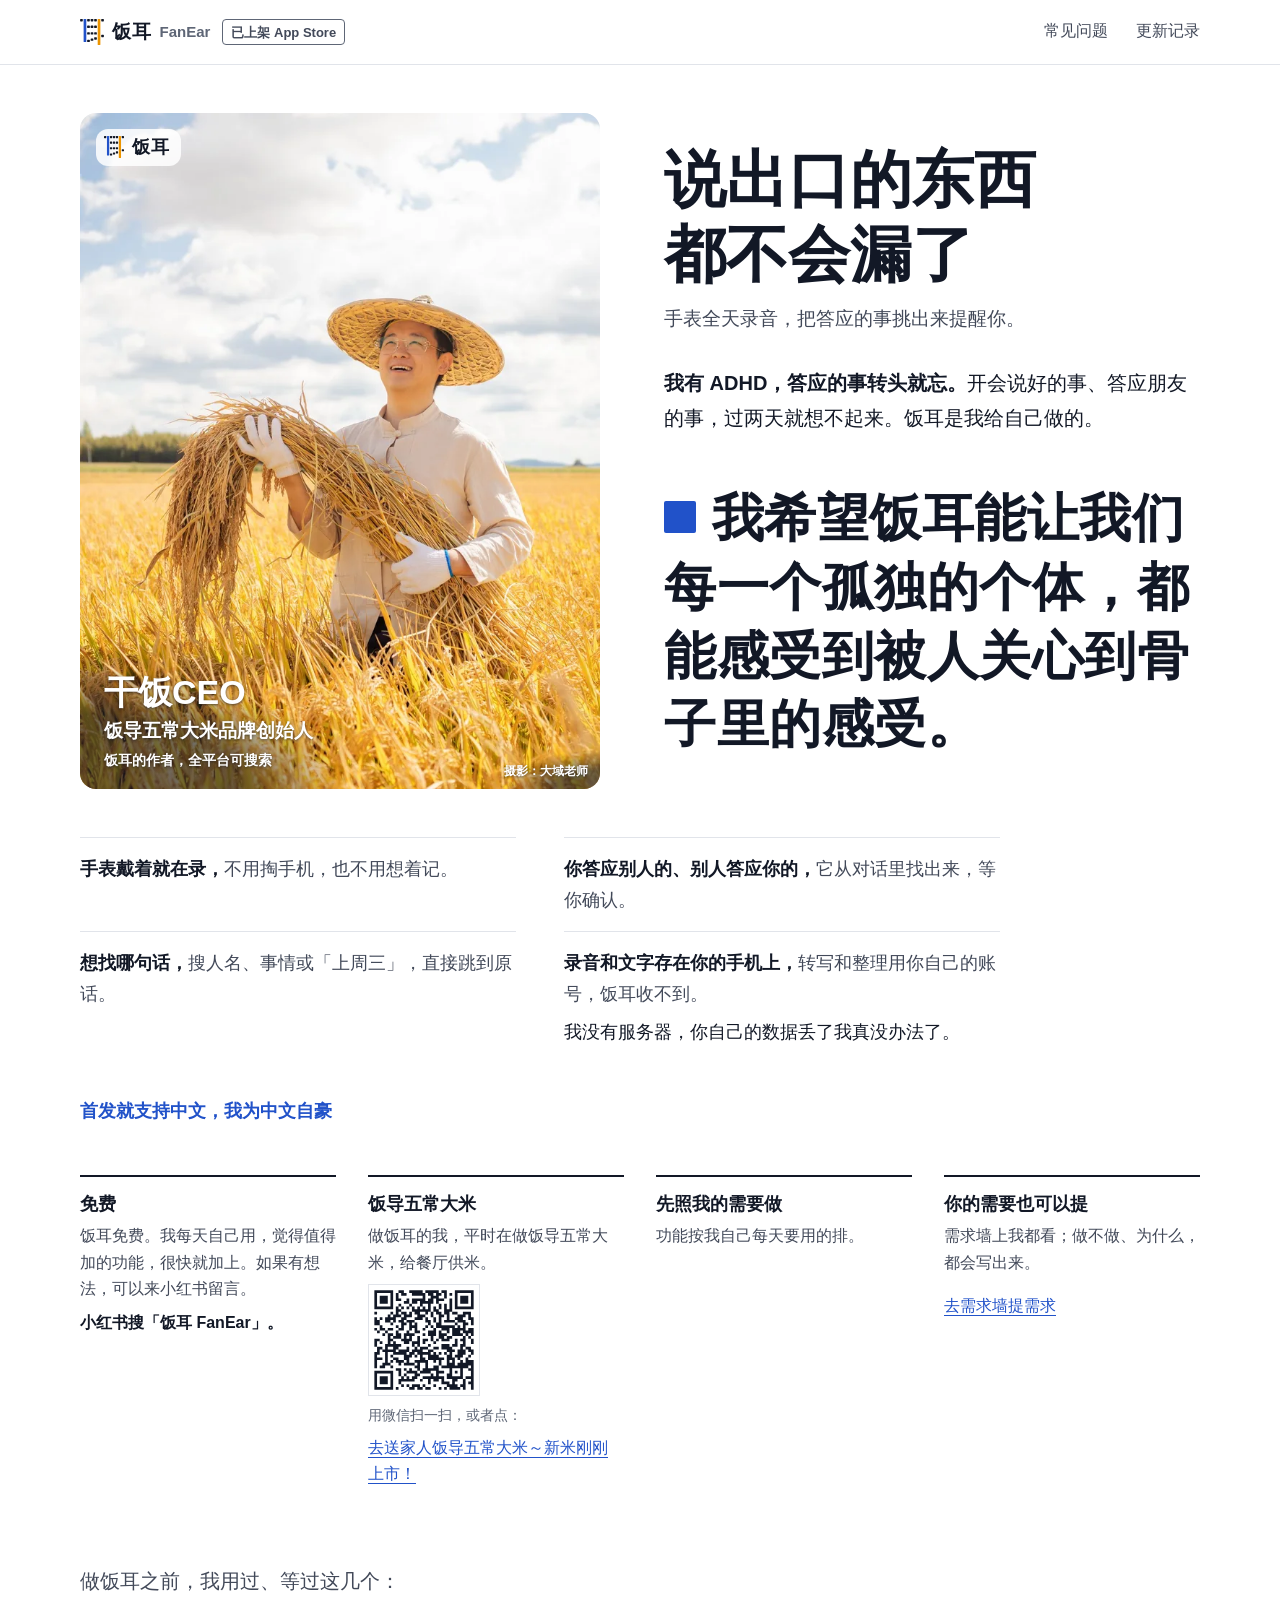
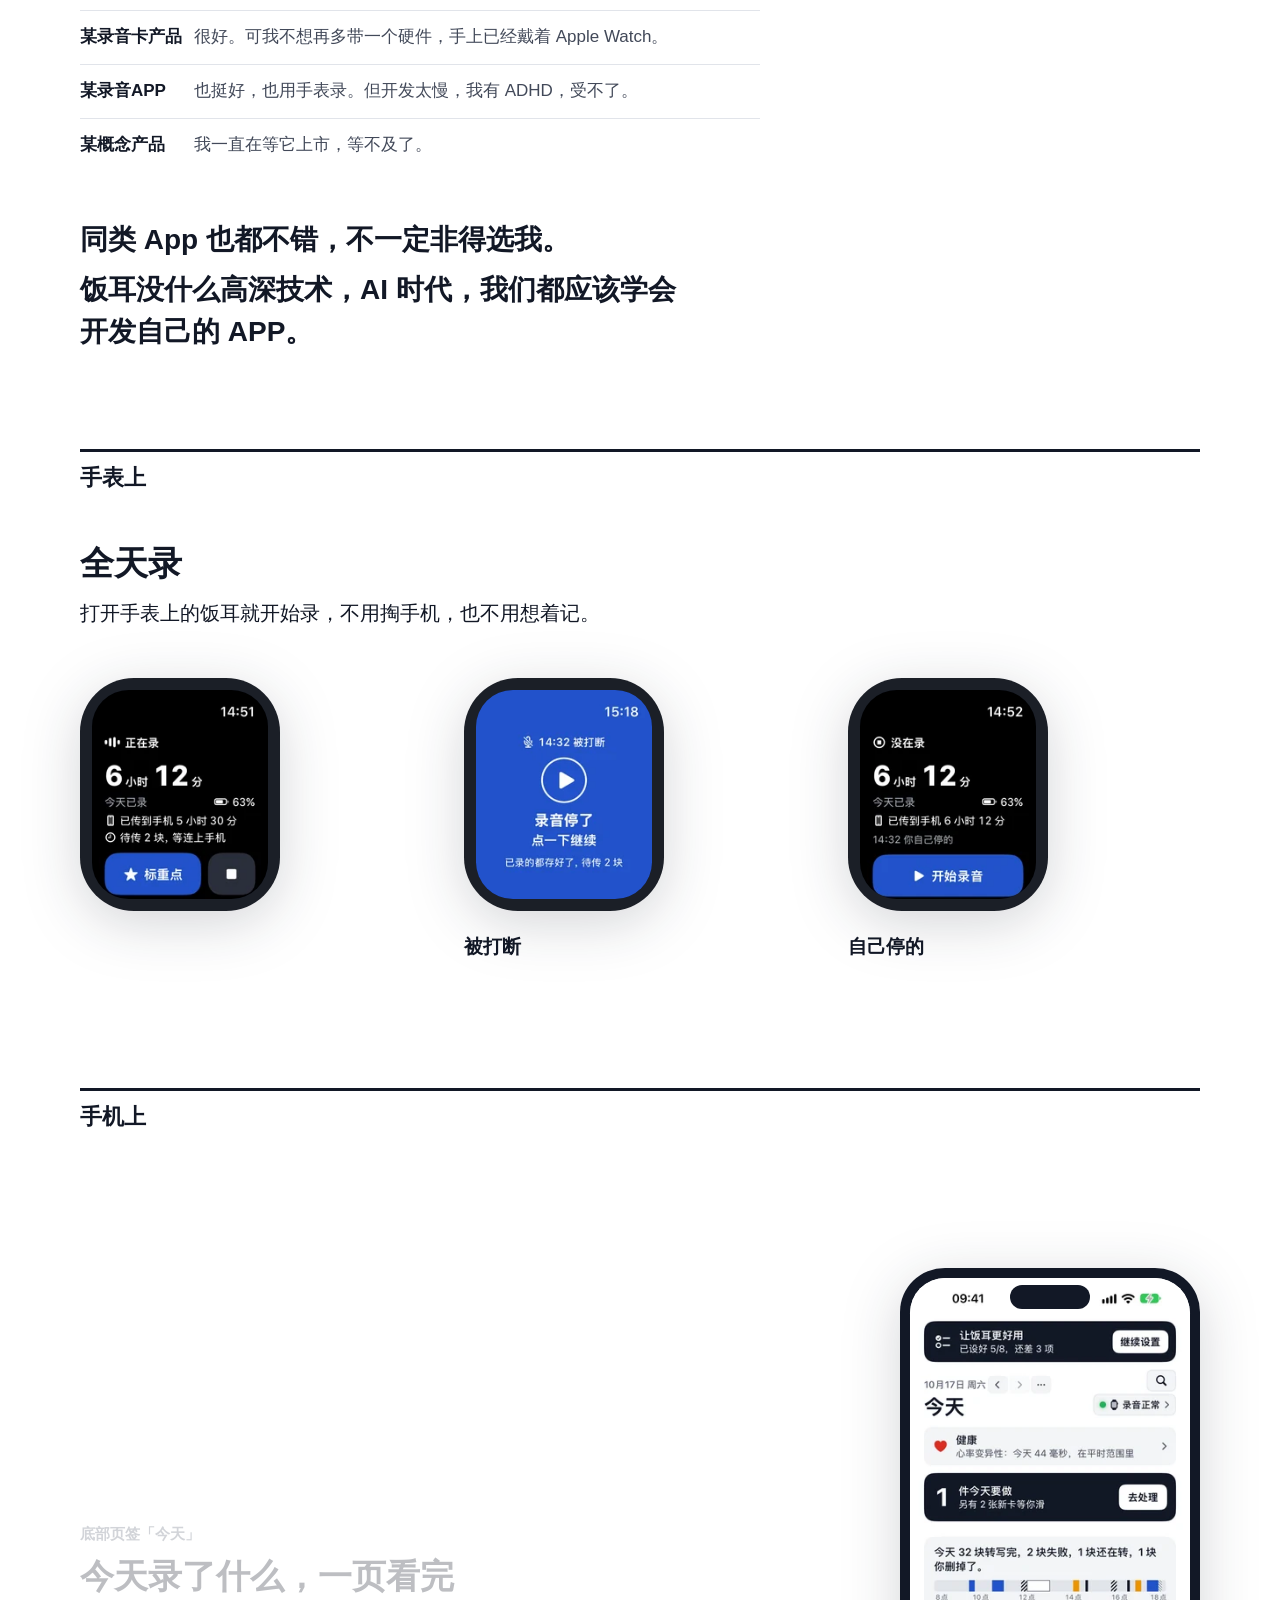
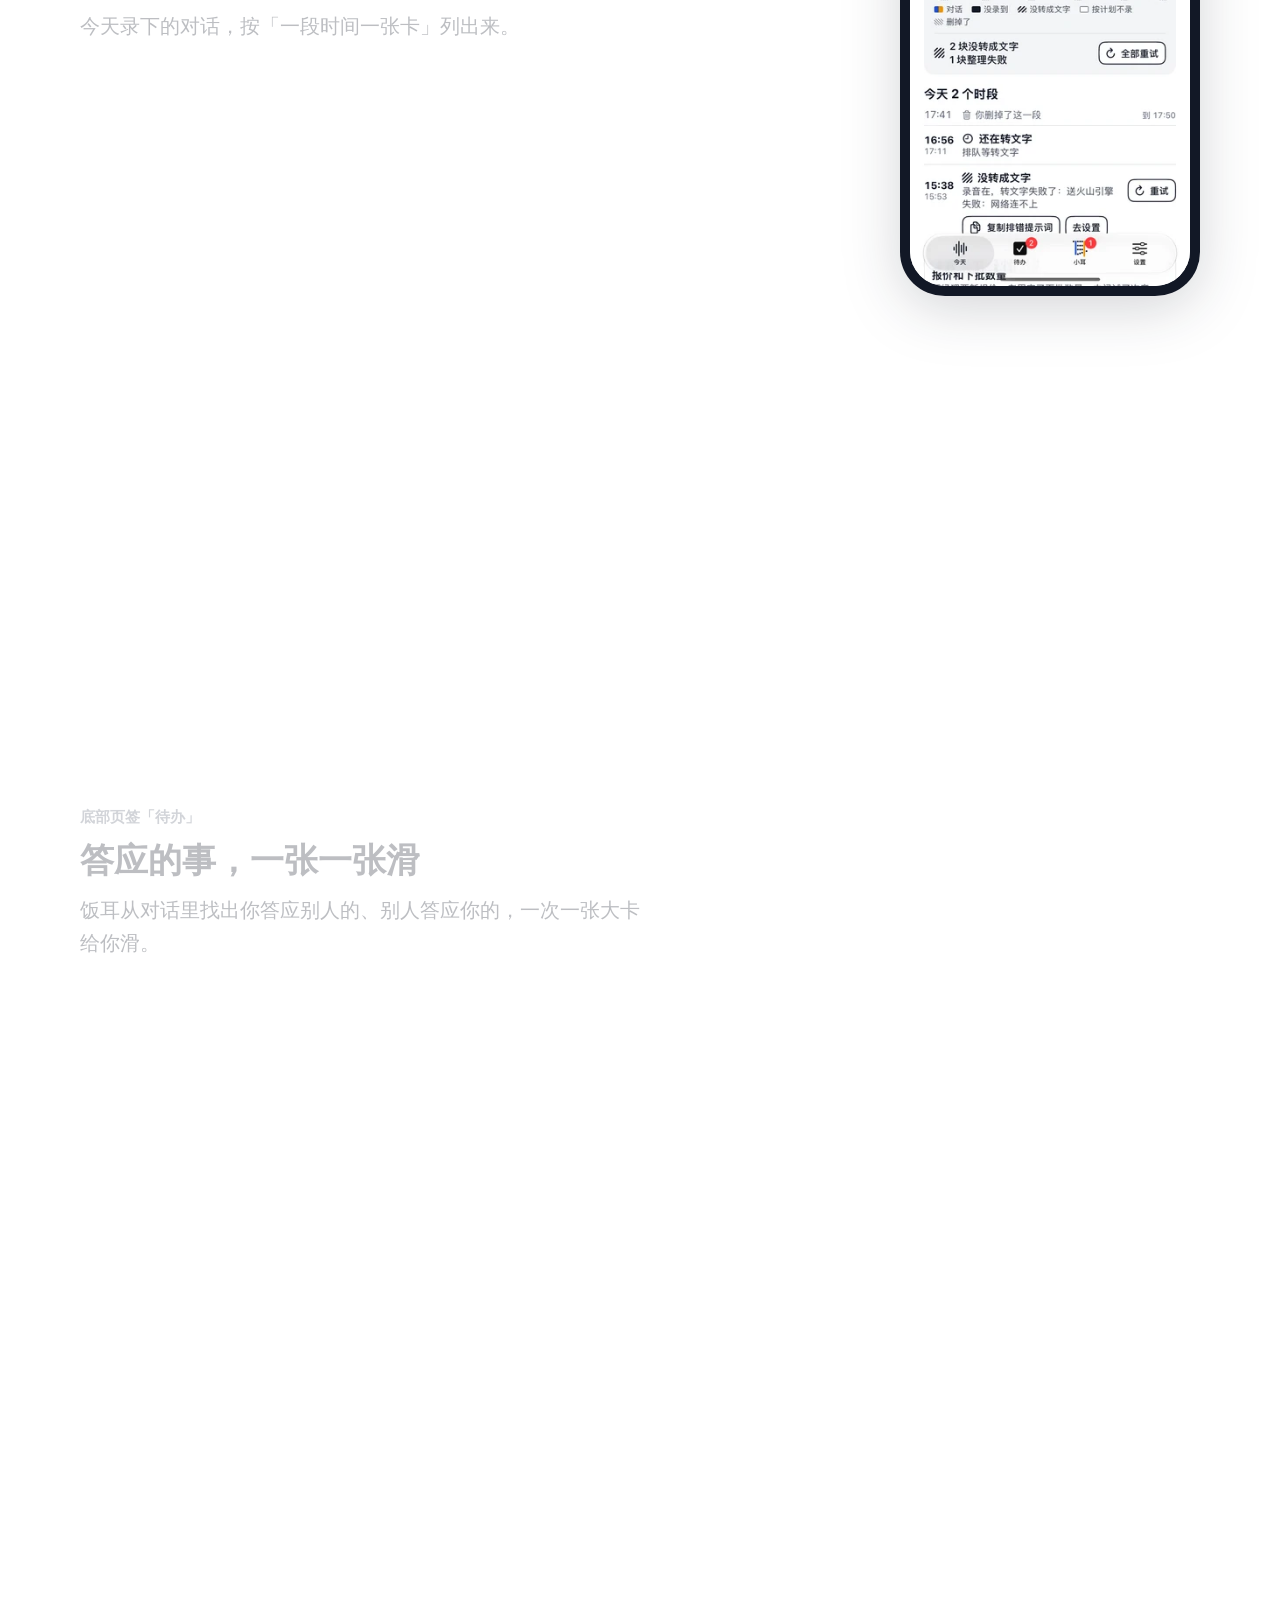
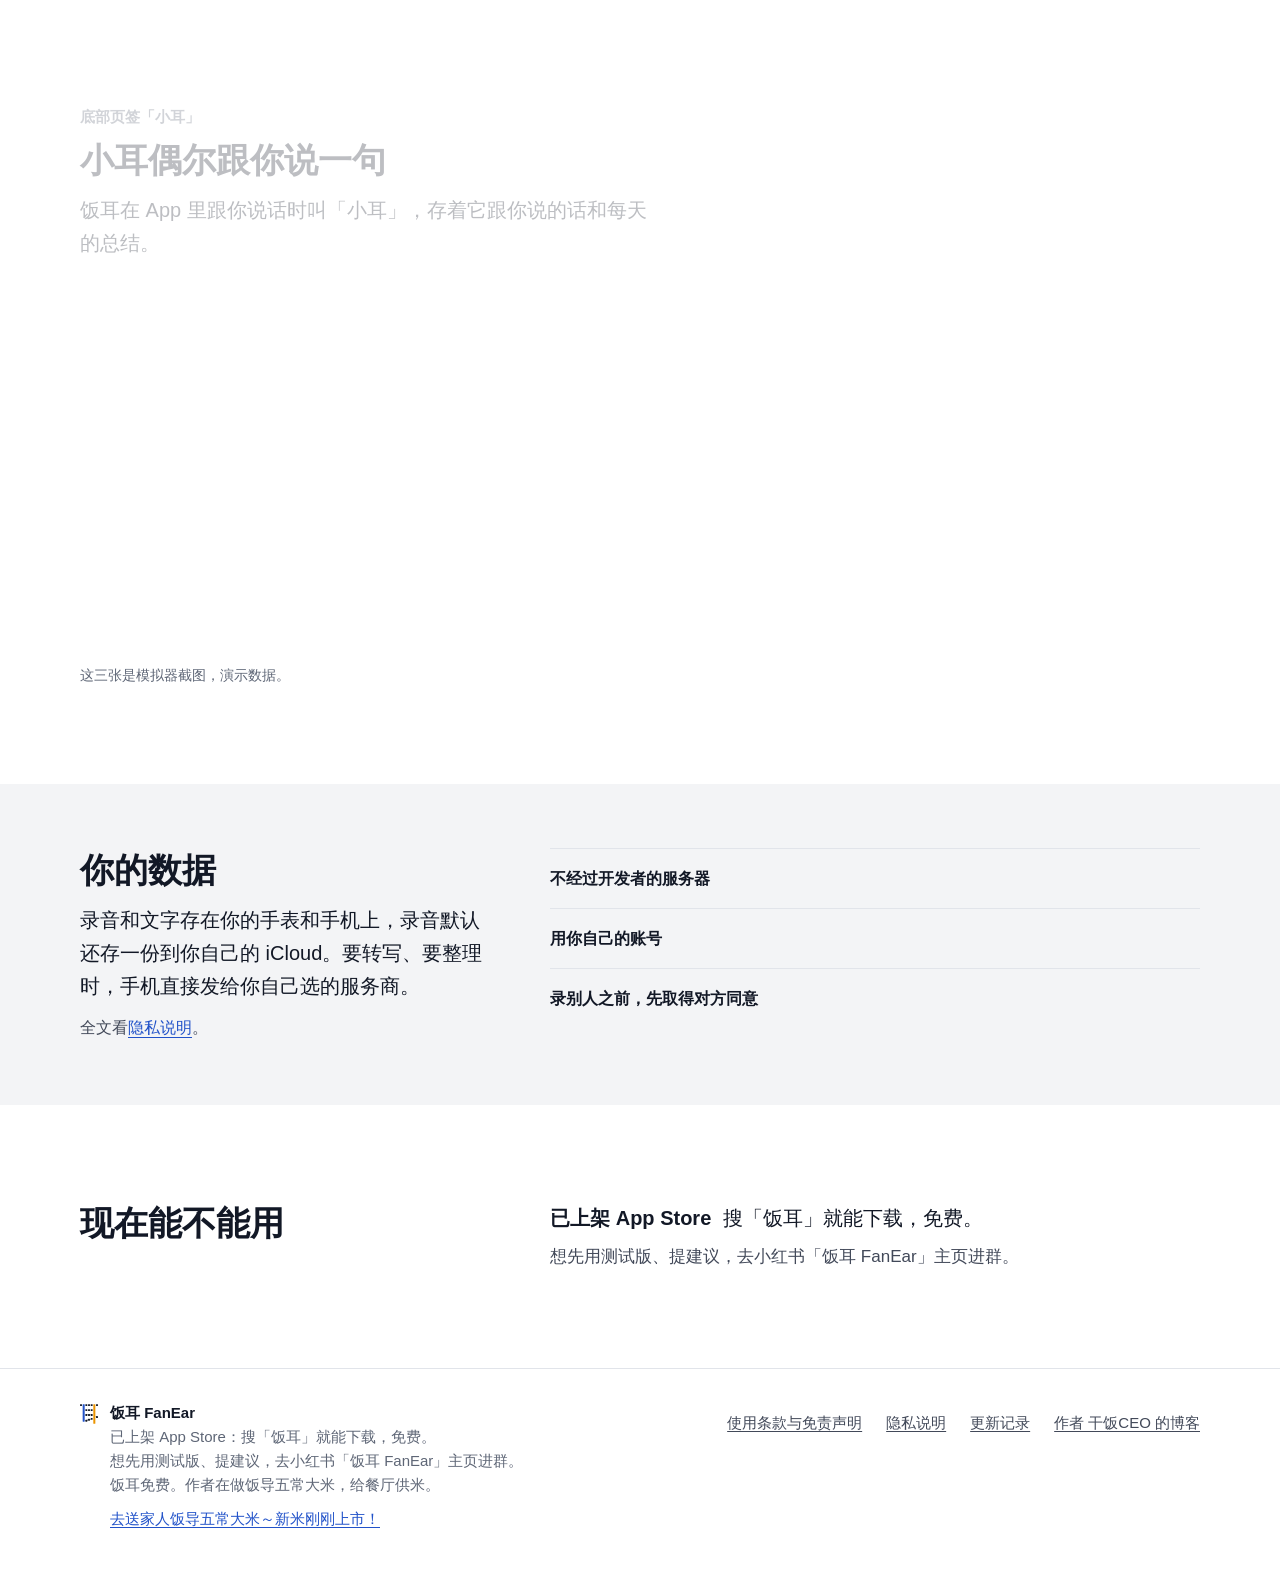
==== commit 791d48a6: "deploy: 构建自源码 4991378（更新记录到 1.0.1，条款第 29 版）" ====
--- a/index.html
+++ b/index.html
@@ -1 +1 @@
-<!DOCTYPE html><html lang="zh-CN"><head><meta charset="utf-8"><meta name="viewport" content="width=device-width, initial-scale=1"><title>饭耳 FanEar：手表全天录音，把答应的事挑出来提醒你。</title><meta name="description" content="我有 ADHD，饭耳是给自己做的：手表全天录音，把你答应别人的、别人答应你的挑出来，到点提醒。免费。"><link rel="canonical" href="https://fanear.fandao.dev/"><link rel="icon" href="/favicon.ico" sizes="48x48"><link rel="icon" href="/favicon.png" type="image/png"><link rel="apple-touch-icon" href="/apple-touch-icon.png"><meta name="theme-color" content="#ffffff"><meta property="og:type" content="website"><meta property="og:site_name" content="饭耳 FanEar"><meta property="og:title" content="饭耳 FanEar"><meta property="og:description" content="我有 ADHD，饭耳是给自己做的：手表全天录音，把你答应别人的、别人答应你的挑出来，到点提醒。免费。"><meta property="og:url" content="https://fanear.fandao.dev/"><meta property="og:image" content="https://fanear.fandao.dev/og-icon.png"><meta name="twitter:card" content="summary"><meta name="generator" content="Astro v7.3.7"><link rel="stylesheet" href="/_astro/Base.Cnjp5-22.css"><link rel="stylesheet" href="/_astro/index.DMqOcEUL.css"><link rel="stylesheet" href="/_astro/Shot.vuNaQkuA.css"></head><body><a class="skip-link" href="#main">跳到正文</a><header class="site-header" data-astro-cid-nen7h5rs><div class="header-inner" data-astro-cid-nen7h5rs><a class="brand" href="/" data-astro-cid-nen7h5rs><svg class="logo" width="24" height="26" viewBox="201 172 622 680" aria-hidden="true" focusable="false" data-astro-cid-f7espo7c><g class="logo-ink" data-astro-cid-f7espo7c><rect x="201" y="172" width="70" height="64" rx="16" data-astro-cid-f7espo7c></rect><rect x="385" y="172" width="70" height="64" rx="16" data-astro-cid-f7espo7c></rect><rect x="477" y="172" width="70" height="64" rx="16" data-astro-cid-f7espo7c></rect><rect x="569" y="172" width="70" height="64" rx="16" data-astro-cid-f7espo7c></rect><rect x="753" y="172" width="70" height="64" rx="16" data-astro-cid-f7espo7c></rect><rect x="385" y="344" width="70" height="64" rx="16" data-astro-cid-f7espo7c></rect><rect x="477" y="344" width="70" height="64" rx="16" data-astro-cid-f7espo7c></rect><rect x="569" y="344" width="70" height="64" rx="16" data-astro-cid-f7espo7c></rect><rect x="385" y="516" width="70" height="64" rx="16" data-astro-cid-f7espo7c></rect><rect x="477" y="516" width="70" height="64" rx="16" data-astro-cid-f7espo7c></rect><rect x="569" y="516" width="70" height="64" rx="16" data-astro-cid-f7espo7c></rect><rect x="385" y="712" width="70" height="64" rx="16" data-astro-cid-f7espo7c></rect><rect x="477" y="680" width="70" height="64" rx="16" data-astro-cid-f7espo7c></rect><rect x="569" y="648" width="70" height="64" rx="16" data-astro-cid-f7espo7c></rect><rect x="753" y="584" width="70" height="64" rx="16" data-astro-cid-f7espo7c></rect></g><rect class="logo-me" x="293" y="172" width="70" height="604" rx="16" data-astro-cid-f7espo7c></rect><rect class="logo-p1" x="661" y="172" width="70" height="680" rx="16" data-astro-cid-f7espo7c></rect></svg><span class="brand-name" data-astro-cid-nen7h5rs>饭耳</span><span class="brand-en" data-astro-cid-nen7h5rs>FanEar</span></a><a class="status" href="/changelog/" title="搜「饭耳」就能下载，免费。" data-astro-cid-nen7h5rs>已上架 App Store</a><nav class="site-nav" aria-label="栏目" data-astro-cid-nen7h5rs><a href="/features/" data-astro-cid-nen7h5rs>功能</a><a href="/guide/" data-astro-cid-nen7h5rs>使用说明</a><a href="/faq/" data-astro-cid-nen7h5rs>常见问题</a><a href="/changelog/" data-astro-cid-nen7h5rs>更新记录</a></nav></div></header><main id="main" class="home" data-astro-cid-xa7uqt5p><section class="hero-b" aria-labelledby="h-b-name" data-astro-cid-nztzep3a><figure class="photo" data-astro-cid-nztzep3a><img src="/_astro/intro-hero.3pwo1Yvj_ZYE0Rw.webp" srcset="/_astro/intro-hero.3pwo1Yvj_xbTjO.webp 480w, /_astro/intro-hero.3pwo1Yvj_EvtgB.webp 720w, /_astro/intro-hero.3pwo1Yvj_1PmGuM.webp 960w, /_astro/intro-hero.3pwo1Yvj_ZYE0Rw.webp 1290w" alt="干饭CEO 在稻田里" sizes="(min-width: 960px) 520px, 100vw" loading="eager" fetchpriority="high" data-astro-cid-nztzep3a="true" decoding="async" data-astro-image="constrained" data-astro-image-fit="cover" data-astro-image-pos="center" width="1290" height="1677" class="photo-img"><h1 id="h-b-name" class="photo-badge" data-astro-cid-nztzep3a><svg class="logo" width="20" height="22" viewBox="201 172 622 680" aria-hidden="true" focusable="false" data-astro-cid-f7espo7c><g class="logo-ink" data-astro-cid-f7espo7c><rect x="201" y="172" width="70" height="64" rx="16" data-astro-cid-f7espo7c></rect><rect x="385" y="172" width="70" height="64" rx="16" data-astro-cid-f7espo7c></rect><rect x="477" y="172" width="70" height="64" rx="16" data-astro-cid-f7espo7c></rect><rect x="569" y="172" width="70" height="64" rx="16" data-astro-cid-f7espo7c></rect><rect x="753" y="172" width="70" height="64" rx="16" data-astro-cid-f7espo7c></rect><rect x="385" y="344" width="70" height="64" rx="16" data-astro-cid-f7espo7c></rect><rect x="477" y="344" width="70" height="64" rx="16" data-astro-cid-f7espo7c></rect><rect x="569" y="344" width="70" height="64" rx="16" data-astro-cid-f7espo7c></rect><rect x="385" y="516" width="70" height="64" rx="16" data-astro-cid-f7espo7c></rect><rect x="477" y="516" width="70" height="64" rx="16" data-astro-cid-f7espo7c></rect><rect x="569" y="516" width="70" height="64" rx="16" data-astro-cid-f7espo7c></rect><rect x="385" y="712" width="70" height="64" rx="16" data-astro-cid-f7espo7c></rect><rect x="477" y="680" width="70" height="64" rx="16" data-astro-cid-f7espo7c></rect><rect x="569" y="648" width="70" height="64" rx="16" data-astro-cid-f7espo7c></rect><rect x="753" y="584" width="70" height="64" rx="16" data-astro-cid-f7espo7c></rect></g><rect class="logo-me" x="293" y="172" width="70" height="604" rx="16" data-astro-cid-f7espo7c></rect><rect class="logo-p1" x="661" y="172" width="70" height="680" rx="16" data-astro-cid-f7espo7c></rect></svg><span data-astro-cid-nztzep3a>饭耳</span><span class="visually-hidden" data-astro-cid-nztzep3a>FanEar</span></h1><figcaption class="photo-author" data-astro-cid-nztzep3a><strong data-astro-cid-nztzep3a>干饭CEO</strong><span class="photo-title" data-astro-cid-nztzep3a>饭导五常大米品牌创始人</span><span class="photo-line" data-astro-cid-nztzep3a>饭耳的作者，全平台可搜索</span></figcaption><p class="photo-credit" data-astro-cid-nztzep3a>摄影：大域老师</p></figure><div class="hero-b-text" data-astro-cid-nztzep3a><div class="hero-slogan-block" data-astro-cid-nztzep3a><p class="hero-slogan" data-astro-cid-nztzep3a>说出口的东西都不会漏了</p><p class="hero-oneline" data-astro-cid-nztzep3a>手表全天录音，把答应的事挑出来提醒你。</p></div><div class="opening" data-astro-cid-inpi3r5t><p class="opening-origin" data-astro-cid-inpi3r5t><strong data-astro-cid-inpi3r5t>我有 ADHD，答应的事转头就忘。</strong>开会说好的事、答应朋友的事，过两天就想不起来。饭耳是我给自己做的。</p><p class="opening-wish" data-astro-cid-inpi3r5t><span class="who who-me" aria-hidden="true" data-astro-cid-inpi3r5t></span>我希望饭耳能让我们每一个孤独的个体，都能感受到被人关心到骨子里的感受。</p></div><div class="hero-b-actions" data-astro-cid-nztzep3a><a class="btn" href="/guide/" data-astro-cid-nztzep3a>看使用说明</a><a class="btn btn-line" href="/features/" data-astro-cid-nztzep3a>看全部功能</a></div></div></section><section class="why" aria-labelledby="h-why" data-astro-cid-nwktezpe><h2 id="h-why" class="visually-hidden" data-astro-cid-nwktezpe>我为什么做饭耳</h2><ul class="why-points" data-astro-cid-nwktezpe><li data-astro-cid-nwktezpe><strong data-astro-cid-nwktezpe>手表戴着就在录，</strong>不用掏手机，也不用想着记。</li><li data-astro-cid-nwktezpe><strong data-astro-cid-nwktezpe>你答应别人的、别人答应你的，</strong>它从对话里找出来，等你确认。</li><li data-astro-cid-nwktezpe><strong data-astro-cid-nwktezpe>想找哪句话，</strong>搜人名、事情或「上周三」，直接跳到原话。</li><li data-astro-cid-nwktezpe><strong data-astro-cid-nwktezpe>录音和文字存在你的手机上，</strong>转写和整理用你自己的账号，饭耳收不到。<span class="why-note" data-astro-cid-nwktezpe>我没有服务器，你自己的数据丢了我真没办法了。</span></li></ul><p class="why-tagline" data-astro-cid-nwktezpe>首发就支持中文，我为中文自豪</p><dl class="why-terms" data-astro-cid-nwktezpe><div data-astro-cid-nwktezpe><dt data-astro-cid-nwktezpe>免费</dt><dd data-astro-cid-nwktezpe>饭耳免费。我每天自己用，觉得值得加的功能，很快就加上。如果有想法，可以来小红书留言。<span class="why-xhs" data-astro-cid-nwktezpe>小红书搜「饭耳 FanEar」。</span></dd></div><div data-astro-cid-nwktezpe><dt data-astro-cid-nwktezpe>饭导五常大米</dt><dd data-astro-cid-nwktezpe>做饭耳的我，平时在做饭导五常大米，给餐厅供米。<div class="why-shop" data-astro-cid-nwktezpe><img class="why-shop-qr" src="/shop-qr.svg" width="112" height="112" alt="微信扫码，进饭导五常大米的微信小店" loading="lazy" data-astro-cid-nwktezpe><span class="why-shop-hint" data-astro-cid-nwktezpe>用微信扫一扫，或者点：</span><a href="https://store.weixin.qq.com/shop/b/rKLGUz4XqmFKlfA?entrance_id=h5" data-astro-cid-nwktezpe>去送家人饭导五常大米～新米刚刚上市！</a></div></dd></div><div data-astro-cid-nwktezpe><dt data-astro-cid-nwktezpe>先照我的需要做</dt><dd data-astro-cid-nwktezpe>功能按我自己每天要用的排。</dd></div><div data-astro-cid-nwktezpe><dt data-astro-cid-nwktezpe>你的需要也可以提</dt><dd data-astro-cid-nwktezpe>需求墙上我都看；做不做、为什么，都会写出来。<div class="why-wish" data-astro-cid-nwktezpe><a href="https://wish.fanear.fandao.dev" data-astro-cid-nwktezpe>去需求墙提需求</a></div></dd></div></dl><p class="why-lead" data-astro-cid-nwktezpe>做饭耳之前，我用过、等过这几个：</p><dl class="why-others" data-astro-cid-nwktezpe><div data-astro-cid-nwktezpe><dt data-astro-cid-nwktezpe>某录音卡产品</dt><dd data-astro-cid-nwktezpe>很好。可我不想再多带一个硬件，手上已经戴着 Apple Watch。</dd></div><div data-astro-cid-nwktezpe><dt data-astro-cid-nwktezpe>某录音APP</dt><dd data-astro-cid-nwktezpe>也挺好，也用手表录。但开发太慢，我有 ADHD，受不了。</dd></div><div data-astro-cid-nwktezpe><dt data-astro-cid-nwktezpe>某概念产品</dt><dd data-astro-cid-nwktezpe>我一直在等它上市，等不及了。</dd></div></dl><p class="why-close" data-astro-cid-nwktezpe><span data-astro-cid-nwktezpe>同类 App 也都不错，不一定非得选我。</span><span data-astro-cid-nwktezpe>饭耳没什么高深技术，AI 时代，我们都应该学会开发自己的 APP。</span></p></section><section class="day" aria-labelledby="h-day" data-astro-cid-otadpcda><div class="day-track" data-astro-cid-otadpcda><div class="day-stage" style="--fe-day-scope:--fe-day-in, --fe-m0, --fe-m1, --fe-m2, --fe-m3, --fe-m4, --fe-m5" data-astro-cid-otadpcda><div class="day-head" data-astro-cid-otadpcda><h2 id="h-day" data-astro-cid-otadpcda>这一天</h2><p class="day-lead" data-astro-cid-otadpcda>手表录了一整天，手机上就是这样一条。往下看它在这一天里找出了什么。</p></div><figure class="ribbon-figure" data-astro-cid-otadpcda><div class="ribbon-wrap" role="img" aria-label="演示数据里的一天，8 点到 18 点：9:10 小耳说了一句；9:30 和老周看样品；12:00 按计划不录；14:00 和王经理通电话；14:32 来电打断；15:38 没转成文字。" data-astro-cid-otadpcda><div class="ribbon-marks" aria-hidden="true" data-astro-cid-otadpcda><span class="mark mark-row-0" style="--x:11.67%;--p:0.11666666666666661;--t:--fe-m0" data-astro-cid-otadpcda><span class="mark-time" data-astro-cid-otadpcda>9:10</span></span><span class="mark mark-row-1" style="--x:15%;--p:0.15;--t:--fe-m1" data-astro-cid-otadpcda><span class="mark-time" data-astro-cid-otadpcda>9:30</span></span><span class="mark mark-row-0" style="--x:40%;--p:0.4;--t:--fe-m2" data-astro-cid-otadpcda><span class="mark-time" data-astro-cid-otadpcda>12:00</span></span><span class="mark mark-row-1" style="--x:60%;--p:0.6;--t:--fe-m3" data-astro-cid-otadpcda><span class="mark-time" data-astro-cid-otadpcda>14:00</span></span><span class="mark mark-row-0" style="--x:65.33%;--p:0.6533333333333333;--t:--fe-m4" data-astro-cid-otadpcda><span class="mark-time" data-astro-cid-otadpcda>14:32</span></span><span class="mark mark-row-1" style="--x:76.33%;--p:0.7633333333333333;--t:--fe-m5" data-astro-cid-otadpcda><span class="mark-time" data-astro-cid-otadpcda>15:38</span></span></div><div class="ribbon" data-astro-cid-otadpcda><div class="ribbon-fill" data-astro-cid-otadpcda><span class="seg seg-p1" style="left:15%;width:2.5%" data-astro-cid-otadpcda></span><span class="seg seg-p2" style="left:25%;width:5%" data-astro-cid-otadpcda></span><span class="seg seg-fail" style="left:37.5%;width:2.5%" data-astro-cid-otadpcda></span><span class="seg seg-planned" style="left:40%;width:10%" data-astro-cid-otadpcda></span><span class="seg seg-me" style="left:60%;width:2.5%" data-astro-cid-otadpcda></span><span class="seg seg-gap" style="left:65.33%;width:1%" data-astro-cid-otadpcda></span><span class="seg seg-fail" style="left:76.33%;width:2.5%" data-astro-cid-otadpcda></span><span class="seg seg-gap" style="left:83.33%;width:1%" data-astro-cid-otadpcda></span><span class="seg seg-p1" style="left:86.83%;width:2.5%" data-astro-cid-otadpcda></span><span class="seg seg-p2" style="left:91.83%;width:2.5%" data-astro-cid-otadpcda></span><span class="seg seg-p3" style="left:94.33%;width:2.5%" data-astro-cid-otadpcda></span><span class="seg seg-deleted" style="left:96.83%;width:1.5%" data-astro-cid-otadpcda></span></div><span class="ribbon-cursor" aria-hidden="true" data-astro-cid-otadpcda></span><span class="ribbon-play" aria-hidden="true" data-astro-cid-otadpcda><span class="play-step" style="--t:--fe-day-in;--d:0.1167"><span class="play-step" style="--t:--fe-m0;--d:0.0333"><span class="play-step" style="--t:--fe-m1;--d:0.2500"><span class="play-step" style="--t:--fe-m2;--d:0.2000"><span class="play-step" style="--t:--fe-m3;--d:0.0533"><span class="play-step" style="--t:--fe-m4;--d:0.1100"><span class="play-step" style="--t:--fe-m5;--d:0.2367"><span class="play-head"></span></span></span></span></span></span></span></span></span></div><div class="ribbon-ticks" aria-hidden="true" data-astro-cid-otadpcda><span style="--x:0%" data-astro-cid-otadpcda>8点</span><span style="--x:20%" data-astro-cid-otadpcda>10点</span><span style="--x:40%" data-astro-cid-otadpcda>12点</span><span style="--x:60%" data-astro-cid-otadpcda>14点</span><span style="--x:80%" data-astro-cid-otadpcda>16点</span><span style="--x:100%" data-astro-cid-otadpcda>18点</span></div></div><figcaption data-astro-cid-otadpcda><ul class="ribbon-key" data-astro-cid-otadpcda><li data-astro-cid-otadpcda><span class="swatch swatch-talk" aria-hidden="true" data-astro-cid-otadpcda></span>对话</li><li data-astro-cid-otadpcda><span class="swatch swatch-gap" aria-hidden="true" data-astro-cid-otadpcda></span>没录到</li><li data-astro-cid-otadpcda><span class="swatch swatch-fail" aria-hidden="true" data-astro-cid-otadpcda></span>没转成文字</li><li data-astro-cid-otadpcda><span class="swatch swatch-planned" aria-hidden="true" data-astro-cid-otadpcda></span>按计划不录</li><li data-astro-cid-otadpcda><span class="swatch swatch-deleted" aria-hidden="true" data-astro-cid-otadpcda></span>删掉了</li></ul><p class="ribbon-note" data-astro-cid-otadpcda>演示数据：人名、对话都是 App 里自带的演示，不是真的录音。</p></figcaption></figure><ol class="moments" data-astro-cid-otadpcda><li style="--p:0.11666666666666661;--t:--fe-m0" data-astro-cid-otadpcda><p class="moment-head" data-astro-cid-otadpcda><time data-astro-cid-otadpcda>9:10</time><span data-astro-cid-otadpcda>小耳说了一句</span></p><p class="moment-quote" data-astro-cid-otadpcda>「这周你只在太阳底下待了 40 分钟，上个月一天就有 35 分钟。明天中午出去走走？」</p><p class="moment-then" data-astro-cid-otadpcda>滑条上替你写好了回话：「好，明天中午出去走走」。</p></li><li style="--p:0.15;--t:--fe-m1" data-astro-cid-otadpcda><p class="moment-head" data-astro-cid-otadpcda><time data-astro-cid-otadpcda>9:30</time><span data-astro-cid-otadpcda>和老周看样品</span></p><p class="moment-quote" data-astro-cid-otadpcda>「一样，样品我周五前给你寄到店里。」</p><p class="moment-then" data-astro-cid-otadpcda>找出一条别人答应你的：老周说周五前把样品寄到。</p></li><li style="--p:0.4;--t:--fe-m2" data-astro-cid-otadpcda><p class="moment-head" data-astro-cid-otadpcda><time data-astro-cid-otadpcda>12:00</time><span data-astro-cid-otadpcda>按计划不录</span></p><p class="moment-then" data-astro-cid-otadpcda>「录音自动启停」里这 1 小时涂成不录，手表待命，到点接着记。</p></li><li style="--p:0.6;--t:--fe-m3" data-astro-cid-otadpcda><p class="moment-head" data-astro-cid-otadpcda><time data-astro-cid-otadpcda>14:00</time><span data-astro-cid-otadpcda>和王经理通电话</span></p><p class="moment-quote" data-astro-cid-otadpcda>「行，新米下来了，我周三前把新报价发你。」</p><p class="moment-then" data-astro-cid-otadpcda>找出一条你答应的：周三前把五常大米新报价发给王经理。</p></li><li style="--p:0.6533333333333333;--t:--fe-m4" data-astro-cid-otadpcda><p class="moment-head" data-astro-cid-otadpcda><time data-astro-cid-otadpcda>14:32</time><span data-astro-cid-otadpcda>来电打断</span></p><p class="moment-then" data-astro-cid-otadpcda>打电话这 6 分钟没录。电话挂了自己接着录；没接上会提醒你。</p></li><li style="--p:0.7633333333333333;--t:--fe-m5" data-astro-cid-otadpcda><p class="moment-head" data-astro-cid-otadpcda><time data-astro-cid-otadpcda>15:38</time><span data-astro-cid-otadpcda>没转成文字</span></p><p class="moment-then" data-astro-cid-otadpcda>网络连不上，这一块没送出去。点「全部重试」再转一次。</p></li></ol></div></div></section><div class="group" data-astro-cid-xa7uqt5p><h2 data-astro-cid-xa7uqt5p>手表上</h2></div><section class="watch" aria-labelledby="h-c-record" data-astro-cid-mrfkj4jl><div class="watch-head" data-astro-cid-mrfkj4jl><h3 id="h-c-record" data-astro-cid-mrfkj4jl>全天录</h3><p class="watch-lead" data-astro-cid-mrfkj4jl>打开手表上的饭耳就开始录，不用掏手机，也不用想着记。</p></div><ul class="states" data-astro-cid-mrfkj4jl><li data-astro-cid-mrfkj4jl><figure class="shot shot-watch" data-astro-cid-aatdr2li><div class="shot-frame" data-astro-cid-aatdr2li><div class="shot-screen" data-astro-cid-aatdr2li><div class="shot-layer" data-shot="watchRecording" data-astro-cid-aatdr2li><img src="/_astro/watch-recording.BE-OQizN_ADKqm.webp" srcset="/_astro/watch-recording.BE-OQizN_Z1P5IBW.webp 200w, /_astro/watch-recording.BE-OQizN_Z2arnUc.webp 300w, /_astro/watch-recording.BE-OQizN_ADKqm.webp 416w" alt="手表正在录：今天已录 6 小时 12 分，电量 63%，已传到手机 5 小时 30 分，待传 2 块、等连上手机；最下面左边一个大的「标重点」，右边一个窄的停止键。" sizes="(min-width: 768px) 200px, 34vw" loading="lazy" data-astro-cid-aatdr2li="true" decoding="async" data-astro-image="constrained" data-astro-image-fit="cover" data-astro-image-pos="center" width="416" height="496"></div></div></div></figure><div class="state-text" data-astro-cid-mrfkj4jl><h4 data-astro-cid-mrfkj4jl>正在录</h4><p data-astro-cid-mrfkj4jl>每 15 分钟一块传到手机。手机确认收到之前，表上那一块不删。</p></div></li><li data-astro-cid-mrfkj4jl><figure class="shot shot-watch" data-astro-cid-aatdr2li><div class="shot-frame" data-astro-cid-aatdr2li><div class="shot-screen" data-astro-cid-aatdr2li><div class="shot-layer" data-shot="watchInterrupted" data-astro-cid-aatdr2li><img src="/_astro/watch-interrupted.5VYVbsaG_11KK8g.webp" srcset="/_astro/watch-interrupted.5VYVbsaG_Z1aCr3Q.webp 200w, /_astro/watch-interrupted.5VYVbsaG_1HiPtp.webp 300w, /_astro/watch-interrupted.5VYVbsaG_11KK8g.webp 416w" alt="手表被打断后整块屏变蓝：14:32 被打断，录音停了，点一下继续；已录的都存好了，待传 2 块。" sizes="(min-width: 768px) 200px, 34vw" loading="lazy" data-astro-cid-aatdr2li="true" decoding="async" data-astro-image="constrained" data-astro-image-fit="cover" data-astro-image-pos="center" width="416" height="496"></div></div></div></figure><div class="state-text" data-astro-cid-mrfkj4jl><h4 data-astro-cid-mrfkj4jl>被打断</h4><p data-astro-cid-mrfkj4jl>被来电、Siri、闹钟打断，打断一结束就自己接着录；没接上时，手表和手机提醒你点一下。</p></div></li><li data-astro-cid-mrfkj4jl><figure class="shot shot-watch" data-astro-cid-aatdr2li><div class="shot-frame" data-astro-cid-aatdr2li><div class="shot-screen" data-astro-cid-aatdr2li><div class="shot-layer" data-shot="watchStopped" data-astro-cid-aatdr2li><img src="/_astro/watch-stopped.BChZI0yt_Z1PiACv.webp" srcset="/_astro/watch-stopped.BChZI0yt_1FGOS.webp 200w, /_astro/watch-stopped.BChZI0yt_Z1uuFxn.webp 300w, /_astro/watch-stopped.BChZI0yt_Z1PiACv.webp 416w" alt="自己停了录音的手表：没在录，今天已录 6 小时 12 分，已传到手机 6 小时 12 分，14:32 你自己停的，下面是「开始录音」按钮。" sizes="(min-width: 768px) 200px, 34vw" loading="lazy" data-astro-cid-aatdr2li="true" decoding="async" data-astro-image="constrained" data-astro-image-fit="cover" data-astro-image-pos="center" width="416" height="496"></div></div></div></figure><div class="state-text" data-astro-cid-mrfkj4jl><h4 data-astro-cid-mrfkj4jl>自己停的</h4><p data-astro-cid-mrfkj4jl>按了停就不录了，再点「开始录音」接着录。</p></div></li></ul><p class="watch-foot" data-astro-cid-mrfkj4jl>电量低于 10% 又没在充电，先存好正在录的这一块再停。</p></section><div class="group group-phone" data-astro-cid-xa7uqt5p><h2 data-astro-cid-xa7uqt5p>手机上</h2><p data-astro-cid-xa7uqt5p>底部四个页签：今天 - 待办 - 小耳 - 设置</p></div><div class="story" data-astro-cid-xa7uqt5p><section class="chapter" aria-labelledby="h-tab-today" data-astro-cid-3sa3nr35><div class="chapter-text" data-astro-cid-3sa3nr35><p class="chapter-screen" data-astro-cid-3sa3nr35>底部页签「今天」</p><h3 id="h-tab-today" data-astro-cid-3sa3nr35>今天录了什么，一页看完</h3><p class="chapter-lead" data-astro-cid-3sa3nr35>今天录下的对话，按「一段时间一张卡」列出来，卡上最多写 4 件事。</p><ul class="points" data-astro-cid-5f7ksxxm><li data-astro-cid-5f7ksxxm>时间条上，彩色是对话，黑块是没录到，斜纹是没转成文字，白格是按计划不录。</li><li data-astro-cid-5f7ksxxm>右上角的手表按钮直接写状态：绿点「录音正常」；红的就是要你处理。点进去能看「今天的中断记录」。</li><li data-astro-cid-5f7ksxxm>没转成文字、整理失败的录音，点「全部重试」一次重来。</li></ul></div><div class="chapter-figure" data-astro-cid-3sa3nr35><figure class="shot shot-phone" data-astro-cid-aatdr2li><div class="shot-frame" data-astro-cid-aatdr2li><div class="shot-screen" data-astro-cid-aatdr2li><div class="shot-layer" data-shot="today" data-astro-cid-aatdr2li><img src="/_astro/phone-today.BLyEcVie_ZtAvnp.webp" srcset="/_astro/phone-today.BLyEcVie_Z2oBrQ3.webp 320w, /_astro/phone-today.BLyEcVie_1kCGeh.webp 480w, /_astro/phone-today.BLyEcVie_ZJ4SIz.webp 640w, /_astro/phone-today.BLyEcVie_1cSEEi.webp 960w" alt="手机上的「今天」：最上面一条深色横条「让饭耳更好用，已设好 5/8，还差 3 项」和「继续设置」；下面 10月17日 周六，旁边能翻前一天后一天，还有一个「…」，右上角放大镜和绿点「录音正常」；一条灰底的「健康」：心率变异性今天 44 毫秒，在平时范围里；深色横幅「1 件今天要做，另有 2 张新卡等你滑」和「去处理」；一张卡写着「今天 32 块转写完，2 块失败，1 块还在转，1 块你删掉了」，下面是 8 点到 18 点的时间条，再下面「2 块没转成文字、1 块整理失败」旁边是「全部重试」；最后是「今天 2 个时段」，15:38 那一段没转成文字，写着原因「网络连不上」，带「重试」「复制排错提示词」「去设置」。" sizes="(min-width: 1100px) 300px, (min-width: 768px) 280px, 64vw" loading="lazy" data-astro-cid-aatdr2li="true" decoding="async" data-astro-image="constrained" data-astro-image-fit="cover" data-astro-image-pos="center" width="1320" height="2868"></div><span class="shot-island" aria-hidden="true" data-astro-cid-aatdr2li></span></div></div></figure></div></section><section class="chapter chapter-flip" aria-labelledby="h-tab-todo" data-astro-cid-3sa3nr35><div class="chapter-text" data-astro-cid-3sa3nr35><p class="chapter-screen" data-astro-cid-3sa3nr35>底部页签「待办」</p><h3 id="h-tab-todo" data-astro-cid-3sa3nr35>答应的事，一张一张滑</h3><p class="chapter-lead" data-astro-cid-3sa3nr35>饭耳从对话里找出你答应别人的、别人答应你的，一次一张大卡给你滑。有卡时底部才出现「待办」页签。</p><ul class="points" data-astro-cid-5f7ksxxm><li data-astro-cid-5f7ksxxm>卡上写这句话前后几句原文、谁说的、哪天几点说的。点一下卡，听这一句。</li><li data-astro-cid-5f7ksxxm>右滑是「做完了 / 不用做」，左滑是「要做 · 稍后提醒」。滑错了点撤销。</li><li data-astro-cid-5f7ksxxm>右上角「清单」分「我要做的」「等别人的」，按已过期、今天、明天、以后、没说日子排。已结束的 48 小时内能捞回来。</li></ul></div><div class="chapter-figure" data-astro-cid-3sa3nr35><figure class="shot shot-phone" data-astro-cid-aatdr2li><div class="shot-frame" data-astro-cid-aatdr2li><div class="shot-screen" data-astro-cid-aatdr2li><div class="shot-layer" data-shot="todoDeck" data-astro-cid-aatdr2li><img src="/_astro/phone-todo-deck.BuCoqokC_ZuPaQi.webp" srcset="/_astro/phone-todo-deck.BuCoqokC_1kfQVD.webp 320w, /_astro/phone-todo-deck.BuCoqokC_299y1i.webp 480w, /_astro/phone-todo-deck.BuCoqokC_1FFYf9.webp 640w, /_astro/phone-todo-deck.BuCoqokC_Z27AGov.webp 960w" alt="「待办」里的一张大卡：红标「过期 1 天」，「答应刘总」「把报价单发给刘总」，下面是昨天 16:04 和刘总吃饭时前后几句原话，「我：今天晚上我把报价单发你。」这句标黄，下面一行「点卡片听这一句」；卡底是「补充」「分享」；右上角「清单 3」。" sizes="(min-width: 1100px) 300px, (min-width: 768px) 280px, 64vw" loading="lazy" data-astro-cid-aatdr2li="true" decoding="async" data-astro-image="constrained" data-astro-image-fit="cover" data-astro-image-pos="center" width="1320" height="2868"><div class="sm sm-todo" data-shot-motion="todoDeck" aria-hidden="true"><div class="sm-box sm-floor" style="--l:16;--t:122;--w:408;--h:717"></div><div class="sm-box sm-b" style="--l:16;--t:122;--w:408;--h:717;--in:1.6666666666666667"><img src="/_astro/phone-todo-deck-next.e2oZWAcJ_Z1Ir03E.webp" srcset="/_astro/phone-todo-deck-next.e2oZWAcJ_Z1ugJGf.webp 320w, /_astro/phone-todo-deck-next.e2oZWAcJ_Z1iGJw.webp 480w, /_astro/phone-todo-deck-next.e2oZWAcJ_Z1CBOia.webp 640w, /_astro/phone-todo-deck-next.e2oZWAcJ_Z1f72cI.webp 960w" alt sizes="(min-width: 1100px) 300px, (min-width: 768px) 280px, 64vw" loading="lazy" decoding="async" data-astro-image="constrained" data-astro-image-fit="cover" data-astro-image-pos="center" width="1214" height="2141"><span class="sm-b-edge"></span></div><div class="sm-box sm-a" style="--l:15;--t:121;--w:410;--h:719"><div class="sm-crop sm-fill"><img src="/_astro/phone-todo-deck.BuCoqokC_ZuPaQi.webp" srcset="/_astro/phone-todo-deck.BuCoqokC_1kfQVD.webp 320w, /_astro/phone-todo-deck.BuCoqokC_299y1i.webp 480w, /_astro/phone-todo-deck.BuCoqokC_1FFYf9.webp 640w, /_astro/phone-todo-deck.BuCoqokC_Z27AGov.webp 960w" alt sizes="(min-width: 1100px) 300px, (min-width: 768px) 280px, 64vw" loading="lazy" decoding="async" data-astro-image="constrained" data-astro-image-fit="cover" data-astro-image-pos="center" width="1320" height="2868"></div><span class="sm-tint sm-tint-done"></span><span class="sm-tint sm-tint-later"></span><svg class="sm-label sm-label-done" viewBox="-1 -1 410 719"><g transform="translate(204 337)"><circle r="28" fill="currentColor"></circle><path d="M-13 1 L-4 10 L13 -9" class="sm-cut"></path></g><text x="204" y="413" class="sm-big">做完了 / 不用做</text><text x="204" y="448" class="sm-small">不再提醒</text></svg><svg class="sm-label sm-label-later" viewBox="-1 -1 410 719"><g transform="translate(204 337)"><circle r="28" fill="currentColor"></circle><path d="M0 -15 V0 H11" class="sm-cut"></path></g><text x="204" y="413" class="sm-big">要做</text><text x="204" y="448" class="sm-small">稍后提醒</text></svg><span class="sm-touch" style="--tx:205;--ty:591"></span></div></div><script type="module">var e=[...document.querySelectorAll(`[data-shot-motion]`)],t=window.matchMedia(`(prefers-reduced-motion: reduce)`),n=`IntersectionObserver`in window&&`registerProperty`in CSS&&CSS.supports(`width`,`1cqw`);if(e.length&&n){let n=new Map;for(let t of e){let e=t.closest(`.story-pin`)?document.querySelector(`.chapter [data-shot="${t.dataset.shotMotion}"]`)?.closest(`.chapter`):t.closest(`.shot`);e&&n.set(e,[...n.get(e)??[],t])}let r=async(e,n)=>{e.classList.remove(`is-playing`),n&&!t.matches&&(await Promise.all([...e.querySelectorAll(`img`)].map(e=>e.decode().catch(()=>void 0))),e.dataset.seen===`in`&&(e.offsetWidth,e.classList.add(`is-playing`)))},i=new IntersectionObserver(e=>{for(let t of e)for(let e of n.get(t.target)??[])e.dataset.seen=t.isIntersecting?`in`:`out`,r(e,t.isIntersecting)},{rootMargin:`-30% 0px -30% 0px`});for(let e of n.keys())i.observe(e);t.addEventListener(`change`,()=>{for(let t of e)r(t,t.dataset.seen===`in`)})}</script></div><span class="shot-island" aria-hidden="true" data-astro-cid-aatdr2li></span></div></div></figure></div></section><section class="chapter" aria-labelledby="h-tab-xiaoer" data-astro-cid-3sa3nr35><div class="chapter-text" data-astro-cid-3sa3nr35><p class="chapter-screen" data-astro-cid-3sa3nr35>底部页签「小耳」</p><h3 id="h-tab-xiaoer" data-astro-cid-3sa3nr35>小耳偶尔跟你说一句</h3><p class="chapter-lead" data-astro-cid-3sa3nr35>饭耳在 App 里跟你说话时叫「小耳」。有内容时底部会出现「小耳」页签，存着它跟你说的话和每天的总结。</p><ul class="points" data-astro-cid-5f7ksxxm><li data-astro-cid-5f7ksxxm>偶尔跟你说一句你没留意的事，每天最多一句。比如：「这周你只在太阳底下待了 40 分钟，上个月一天就有 35 分钟。明天中午出去走走？」</li><li data-astro-cid-5f7ksxxm>睡前半小时，在今天页写好「今天的总结」，默认收起，点「展开」看整份；以前的都存在「小耳」页签。</li><li data-astro-cid-5f7ksxxm>卡下面的滑条上是替你写好的回话，滑到底就收下。</li></ul></div><div class="chapter-figure" data-astro-cid-3sa3nr35><figure class="shot shot-phone" data-astro-cid-aatdr2li><div class="shot-frame" data-astro-cid-aatdr2li><div class="shot-screen" data-astro-cid-aatdr2li><div class="shot-layer" data-shot="care" data-astro-cid-aatdr2li><img src="/_astro/phone-care.B0QsS-md_Z14f7yx.webp" srcset="/_astro/phone-care.B0QsS-md_QaqhE.webp 320w, /_astro/phone-care.B0QsS-md_1mwREe.webp 480w, /_astro/phone-care.B0QsS-md_Z2mHdgY.webp 640w, /_astro/phone-care.B0QsS-md_27gR10.webp 960w" alt="「小耳说过的话」页：顶上一行「小耳有 1 个小问题想问你」；「今天」一栏写着上午 9:10 说了一句、傍晚 18:05 出错了：大模型返回 503、今天的总结 23:10 左右到；第一张卡是小耳今天 9:10 说的「这周你只在太阳底下待了 40 分钟，上个月一天就有 35 分钟。明天中午出去走走？」，下面的滑条写着「好，明天中午出去走走」；第二张是昨天 22:35 的总结，整封写在卡上：「今天录音 14 小时 8 分钟，你和 3 个人聊了 1 小时 52 分钟……晚安。」，下面一句能点了听的原话「先按你们的来，有问题算我的」，再下面「明天别忘了：给张姐回电话」。" sizes="(min-width: 1100px) 300px, (min-width: 768px) 280px, 64vw" loading="lazy" data-astro-cid-aatdr2li="true" decoding="async" data-astro-image="constrained" data-astro-image-fit="cover" data-astro-image-pos="center" width="1320" height="2868"><div class="sm sm-care" data-shot-motion="care" aria-hidden="true"><div class="sm-box sm-floor sm-after" style="--l:0;--t:312.66999999999996;--w:440;--h:956"></div><div class="sm-box sm-care-card" style="--l:0;--t:0;--w:440;--h:956"><div class="sm-box sm-crop" style="--l:0;--t:310;--w:440;--h:204"><img src="/_astro/phone-care.B0QsS-md_Z14f7yx.webp" srcset="/_astro/phone-care.B0QsS-md_QaqhE.webp 320w, /_astro/phone-care.B0QsS-md_1mwREe.webp 480w, /_astro/phone-care.B0QsS-md_Z2mHdgY.webp 640w, /_astro/phone-care.B0QsS-md_27gR10.webp 960w" alt sizes="(min-width: 1100px) 300px, (min-width: 768px) 280px, 64vw" loading="lazy" decoding="async" data-astro-image="constrained" data-astro-image-fit="cover" data-astro-image-pos="center" width="1320" height="2868"></div><span class="sm-box sm-veil" style="--l:92;--t:441.34000000000003;--w:306.33;--h:52.67"></span><span class="sm-box sm-eraser" style="--l:43;--t:442.67;--w:50;--h:50"></span><span class="sm-box sm-slide" style="--l:44;--t:443.67;--w:48;--h:48"></span><svg class="sm-box sm-done" style="--l:0;--t:0;--w:440;--h:956" viewBox="0 0 440 956"><text x="243" y="475.5" class="sm-title">好，明天中午出去走走</text></svg><div class="sm-box sm-knob" style="--l:44;--t:443.67;--w:48;--h:48"><div class="sm-crop sm-fill"><img src="/_astro/phone-care.B0QsS-md_Z14f7yx.webp" srcset="/_astro/phone-care.B0QsS-md_QaqhE.webp 320w, /_astro/phone-care.B0QsS-md_1mwREe.webp 480w, /_astro/phone-care.B0QsS-md_Z2mHdgY.webp 640w, /_astro/phone-care.B0QsS-md_27gR10.webp 960w" alt sizes="(min-width: 1100px) 300px, (min-width: 768px) 280px, 64vw" loading="lazy" decoding="async" data-astro-image="constrained" data-astro-image-fit="cover" data-astro-image-pos="center" width="1320" height="2868"></div><svg class="sm-fill sm-done sm-knob-done" viewBox="0 0 48 48"><path d="M16 24.5 L21.5 30 L32 18.5"></path></svg><span class="sm-touch" style="--tx:24;--ty:24"></span></div></div><div class="sm-box sm-care-below" style="--l:0;--t:0;--w:440;--h:956"><svg class="sm-box sm-after" style="--l:0;--t:0;--w:440;--h:1157.33" viewBox="0 0 440 1157.33"><text x="22" y="985.9" class="sm-meta">以前的</text><g><rect x="22" y="1003" width="193" height="173" rx="14" class="sm-tile"></rect><text x="34" y="1026.5" class="sm-meta">昨天 18:20</text><path d="M197 1017 l5 4.5 l-5 4.5" class="sm-chevron"></path><text x="34" y="1053" class="sm-line">上午你说「腰又有点酸」，</text><text x="34" y="1074" class="sm-line">这 3 天你每天只走了</text><text x="34" y="1095" class="sm-line">3000 多步，平时一天有</text><text x="34" y="1116" class="sm-line">8000 步。晚上出去走</text><text x="34" y="1137" class="sm-line">一圈？</text><path d="M35 1156.8 l5.5 -5 v3 c5 0 8 2 8 7.5 c-1.6 -2.8 -4 -4 -8 -4 v3 z" class="sm-reply-icon"></path><text x="53" y="1161.3" class="sm-reply">你回：好，吃完饭就去</text></g><g><rect x="225" y="1003" width="193" height="173" rx="14" class="sm-tile"></rect><text x="237" y="1026.5" class="sm-meta">10月15日的总结</text><path d="M400 1017 l5 4.5 l-5 4.5" class="sm-chevron"></path><text x="237" y="1053" class="sm-line">中午你出去走了 25 分钟，</text><text x="237" y="1074" class="sm-line">晒到了这周最多的一次</text><text x="237" y="1095" class="sm-line">太阳。</text><text x="237" y="1116" class="sm-line">晚上你说「今天效率挺</text><text x="237" y="1137" class="sm-line">高」，6 场对话里有 4 场…</text><path d="M238 1156.8 l5.5 -5 v3 c5 0 8 2 8 7.5 c-1.6 -2.8 -4 -4 -8 -4 v3 z" class="sm-reply-icon"></path><text x="256" y="1161.3" class="sm-reply">你回：晚安小耳</text></g></svg><div class="sm-box sm-crop" style="--l:0;--t:514;--w:440;--h:354"><img src="/_astro/phone-care.B0QsS-md_Z14f7yx.webp" srcset="/_astro/phone-care.B0QsS-md_QaqhE.webp 320w, /_astro/phone-care.B0QsS-md_1mwREe.webp 480w, /_astro/phone-care.B0QsS-md_Z2mHdgY.webp 640w, /_astro/phone-care.B0QsS-md_27gR10.webp 960w" alt sizes="(min-width: 1100px) 300px, (min-width: 768px) 280px, 64vw" loading="lazy" decoding="async" data-astro-image="constrained" data-astro-image-fit="cover" data-astro-image-pos="center" width="1320" height="2868"></div><div class="sm-box sm-crop sm-stretch sm-after" style="--l:0;--t:866;--w:440;--h:12.330000000000041;--st:865;--k:1.7614285714285773"><img src="/_astro/phone-care.B0QsS-md_Z14f7yx.webp" srcset="/_astro/phone-care.B0QsS-md_QaqhE.webp 320w, /_astro/phone-care.B0QsS-md_1mwREe.webp 480w, /_astro/phone-care.B0QsS-md_Z2mHdgY.webp 640w, /_astro/phone-care.B0QsS-md_27gR10.webp 960w" alt sizes="(min-width: 1100px) 300px, (min-width: 768px) 280px, 64vw" loading="lazy" decoding="async" data-astro-image="constrained" data-astro-image-fit="cover" data-astro-image-pos="center" width="1320" height="2868"></div><div class="sm-box sm-crop sm-after" style="--l:0;--t:878.33;--w:440;--h:76.33;--st:437.67"><img src="/_astro/phone-care.B0QsS-md_Z14f7yx.webp" srcset="/_astro/phone-care.B0QsS-md_QaqhE.webp 320w, /_astro/phone-care.B0QsS-md_1mwREe.webp 480w, /_astro/phone-care.B0QsS-md_Z2mHdgY.webp 640w, /_astro/phone-care.B0QsS-md_27gR10.webp 960w" alt sizes="(min-width: 1100px) 300px, (min-width: 768px) 280px, 64vw" loading="lazy" decoding="async" data-astro-image="constrained" data-astro-image-fit="cover" data-astro-image-pos="center" width="1320" height="2868"></div><svg class="sm-box sm-after" style="--l:0;--t:0;--w:440;--h:1157.33" viewBox="0 0 440 1157.33"><rect x="94" y="884.33" width="302" height="48" class="sm-tile"></rect><text x="243" y="916.1600000000001" class="sm-title sm-title-ink">好的，我下次一定早睡</text><text x="40" y="862" class="sm-todo-line"></text></svg></div><div class="sm-box sm-crop sm-tabbar" style="--l:20;--t:872;--w:400;--h:64"><img src="/_astro/phone-care.B0QsS-md_Z14f7yx.webp" srcset="/_astro/phone-care.B0QsS-md_QaqhE.webp 320w, /_astro/phone-care.B0QsS-md_1mwREe.webp 480w, /_astro/phone-care.B0QsS-md_Z2mHdgY.webp 640w, /_astro/phone-care.B0QsS-md_27gR10.webp 960w" alt sizes="(min-width: 1100px) 300px, (min-width: 768px) 280px, 64vw" loading="lazy" decoding="async" data-astro-image="constrained" data-astro-image-fit="cover" data-astro-image-pos="center" width="1320" height="2868"></div></div></div><span class="shot-island" aria-hidden="true" data-astro-cid-aatdr2li></span></div></div></figure></div></section><section class="chapter chapter-flip" aria-labelledby="h-tab-settings" data-astro-cid-3sa3nr35><div class="chapter-text" data-astro-cid-3sa3nr35><p class="chapter-screen" data-astro-cid-3sa3nr35>底部页签「设置」</p><h3 id="h-tab-settings" data-astro-cid-3sa3nr35>转文字和大模型，你自己选</h3><p class="chapter-lead" data-astro-cid-3sa3nr35>设置里的「语音转文字」和「AI大模型」。转文字有云端三家、手机本机两种；大模型用你自己的账号。</p><ul class="points" data-astro-cid-5f7ksxxm><li data-astro-cid-5f7ksxxm>云端：火山引擎（标「收费、效果最佳」，0.8 元/小时）、腾讯云、阿里云百炼（千问语音识别）。用你自己的账号，分得清谁在说话。</li><li data-astro-cid-5f7ksxxm>本机：「苹果自带转写」「SenseVoice」，不联网、免费，效果一般，不分说话人。没配好云端时先用本机。</li><li data-astro-cid-5f7ksxxm>大模型按供应商添加：国内有 DeepSeek、通义千问、豆包、Kimi、智谱 GLM、MiniMax，海外有 O家、A家、G家、M家、OR家，也能自定义。接口格式四种：「Responses」「O家兼容」「A家兼容」「G家原生」。</li></ul></div><div class="chapter-figure" data-astro-cid-3sa3nr35><figure class="shot shot-phone" data-astro-cid-aatdr2li><div class="shot-frame" data-astro-cid-aatdr2li><div class="shot-screen" data-astro-cid-aatdr2li><div class="shot-layer" data-shot="asr" data-astro-cid-aatdr2li><img src="/_astro/phone-asr.DumrPqkr_ESk0M.webp" srcset="/_astro/phone-asr.DumrPqkr_13CdJ9.webp 320w, /_astro/phone-asr.DumrPqkr_ZYrBkO.webp 480w, /_astro/phone-asr.DumrPqkr_idDjb.webp 640w, /_astro/phone-asr.DumrPqkr_1K5izS.webp 960w" alt="设置里的「语音转文字」：火山引擎（收费、效果最佳，标准版 0.8 元/小时）正在用；腾讯云、阿里云百炼（千问语音识别）都已配好，各有一个「设为正在用」；苹果自带转写（不联网，免费、效果一般）；SenseVoice（下载到手机，不联网，免费、效果一般，约 163MB）。每家写着实测「每 100 个字约几个和火山转的不一样」。" sizes="(min-width: 1100px) 300px, (min-width: 768px) 280px, 64vw" loading="lazy" data-astro-cid-aatdr2li="true" decoding="async" data-astro-image="constrained" data-astro-image-fit="cover" data-astro-image-pos="center" width="1320" height="2868"></div><span class="shot-island" aria-hidden="true" data-astro-cid-aatdr2li></span></div></div></figure></div></section><div class="story-phone" data-astro-cid-xa7uqt5p><div class="story-pin" data-astro-cid-xa7uqt5p><figure class="shot shot-phone story-shot" data-astro-cid-aatdr2li><div class="shot-frame" data-astro-cid-aatdr2li><div class="shot-screen" data-astro-cid-aatdr2li><div class="shot-layer" data-shot="today" data-astro-cid-aatdr2li><img src="/_astro/phone-today.BLyEcVie_ZtAvnp.webp" srcset="/_astro/phone-today.BLyEcVie_Z2oBrQ3.webp 320w, /_astro/phone-today.BLyEcVie_1kCGeh.webp 480w, /_astro/phone-today.BLyEcVie_ZJ4SIz.webp 640w, /_astro/phone-today.BLyEcVie_1cSEEi.webp 960w" alt="手机上的「今天」：最上面一条深色横条「让饭耳更好用，已设好 5/8，还差 3 项」和「继续设置」；下面 10月17日 周六，旁边能翻前一天后一天，还有一个「…」，右上角放大镜和绿点「录音正常」；一条灰底的「健康」：心率变异性今天 44 毫秒，在平时范围里；深色横幅「1 件今天要做，另有 2 张新卡等你滑」和「去处理」；一张卡写着「今天 32 块转写完，2 块失败，1 块还在转，1 块你删掉了」，下面是 8 点到 18 点的时间条，再下面「2 块没转成文字、1 块整理失败」旁边是「全部重试」；最后是「今天 2 个时段」，15:38 那一段没转成文字，写着原因「网络连不上」，带「重试」「复制排错提示词」「去设置」。" sizes="300px" loading="lazy" data-astro-cid-aatdr2li="true" decoding="async" data-astro-image="constrained" data-astro-image-fit="cover" data-astro-image-pos="center" width="1320" height="2868"></div><div class="shot-layer" data-shot="todoDeck" data-astro-cid-aatdr2li><img src="/_astro/phone-todo-deck.BuCoqokC_ZuPaQi.webp" srcset="/_astro/phone-todo-deck.BuCoqokC_1kfQVD.webp 320w, /_astro/phone-todo-deck.BuCoqokC_299y1i.webp 480w, /_astro/phone-todo-deck.BuCoqokC_1FFYf9.webp 640w, /_astro/phone-todo-deck.BuCoqokC_Z27AGov.webp 960w" alt="「待办」里的一张大卡：红标「过期 1 天」，「答应刘总」「把报价单发给刘总」，下面是昨天 16:04 和刘总吃饭时前后几句原话，「我：今天晚上我把报价单发你。」这句标黄，下面一行「点卡片听这一句」；卡底是「补充」「分享」；右上角「清单 3」。" sizes="300px" loading="lazy" data-astro-cid-aatdr2li="true" decoding="async" data-astro-image="constrained" data-astro-image-fit="cover" data-astro-image-pos="center" width="1320" height="2868"><div class="sm sm-todo" data-shot-motion="todoDeck" aria-hidden="true"><div class="sm-box sm-floor" style="--l:16;--t:122;--w:408;--h:717"></div><div class="sm-box sm-b" style="--l:16;--t:122;--w:408;--h:717;--in:1.6666666666666667"><img src="/_astro/phone-todo-deck-next.e2oZWAcJ_Z1Ir03E.webp" srcset="/_astro/phone-todo-deck-next.e2oZWAcJ_Z1ugJGf.webp 320w, /_astro/phone-todo-deck-next.e2oZWAcJ_Z1iGJw.webp 480w, /_astro/phone-todo-deck-next.e2oZWAcJ_Z1CBOia.webp 640w, /_astro/phone-todo-deck-next.e2oZWAcJ_Z1f72cI.webp 960w" alt sizes="300px" loading="lazy" decoding="async" data-astro-image="constrained" data-astro-image-fit="cover" data-astro-image-pos="center" width="1214" height="2141"><span class="sm-b-edge"></span></div><div class="sm-box sm-a" style="--l:15;--t:121;--w:410;--h:719"><div class="sm-crop sm-fill"><img src="/_astro/phone-todo-deck.BuCoqokC_ZuPaQi.webp" srcset="/_astro/phone-todo-deck.BuCoqokC_1kfQVD.webp 320w, /_astro/phone-todo-deck.BuCoqokC_299y1i.webp 480w, /_astro/phone-todo-deck.BuCoqokC_1FFYf9.webp 640w, /_astro/phone-todo-deck.BuCoqokC_Z27AGov.webp 960w" alt sizes="300px" loading="lazy" decoding="async" data-astro-image="constrained" data-astro-image-fit="cover" data-astro-image-pos="center" width="1320" height="2868"></div><span class="sm-tint sm-tint-done"></span><span class="sm-tint sm-tint-later"></span><svg class="sm-label sm-label-done" viewBox="-1 -1 410 719"><g transform="translate(204 337)"><circle r="28" fill="currentColor"></circle><path d="M-13 1 L-4 10 L13 -9" class="sm-cut"></path></g><text x="204" y="413" class="sm-big">做完了 / 不用做</text><text x="204" y="448" class="sm-small">不再提醒</text></svg><svg class="sm-label sm-label-later" viewBox="-1 -1 410 719"><g transform="translate(204 337)"><circle r="28" fill="currentColor"></circle><path d="M0 -15 V0 H11" class="sm-cut"></path></g><text x="204" y="413" class="sm-big">要做</text><text x="204" y="448" class="sm-small">稍后提醒</text></svg><span class="sm-touch" style="--tx:205;--ty:591"></span></div></div></div><div class="shot-layer" data-shot="care" data-astro-cid-aatdr2li><img src="/_astro/phone-care.B0QsS-md_Z14f7yx.webp" srcset="/_astro/phone-care.B0QsS-md_QaqhE.webp 320w, /_astro/phone-care.B0QsS-md_1mwREe.webp 480w, /_astro/phone-care.B0QsS-md_Z2mHdgY.webp 640w, /_astro/phone-care.B0QsS-md_27gR10.webp 960w" alt="「小耳说过的话」页：顶上一行「小耳有 1 个小问题想问你」；「今天」一栏写着上午 9:10 说了一句、傍晚 18:05 出错了：大模型返回 503、今天的总结 23:10 左右到；第一张卡是小耳今天 9:10 说的「这周你只在太阳底下待了 40 分钟，上个月一天就有 35 分钟。明天中午出去走走？」，下面的滑条写着「好，明天中午出去走走」；第二张是昨天 22:35 的总结，整封写在卡上：「今天录音 14 小时 8 分钟，你和 3 个人聊了 1 小时 52 分钟……晚安。」，下面一句能点了听的原话「先按你们的来，有问题算我的」，再下面「明天别忘了：给张姐回电话」。" sizes="300px" loading="lazy" data-astro-cid-aatdr2li="true" decoding="async" data-astro-image="constrained" data-astro-image-fit="cover" data-astro-image-pos="center" width="1320" height="2868"><div class="sm sm-care" data-shot-motion="care" aria-hidden="true"><div class="sm-box sm-floor sm-after" style="--l:0;--t:312.66999999999996;--w:440;--h:956"></div><div class="sm-box sm-care-card" style="--l:0;--t:0;--w:440;--h:956"><div class="sm-box sm-crop" style="--l:0;--t:310;--w:440;--h:204"><img src="/_astro/phone-care.B0QsS-md_Z14f7yx.webp" srcset="/_astro/phone-care.B0QsS-md_QaqhE.webp 320w, /_astro/phone-care.B0QsS-md_1mwREe.webp 480w, /_astro/phone-care.B0QsS-md_Z2mHdgY.webp 640w, /_astro/phone-care.B0QsS-md_27gR10.webp 960w" alt sizes="300px" loading="lazy" decoding="async" data-astro-image="constrained" data-astro-image-fit="cover" data-astro-image-pos="center" width="1320" height="2868"></div><span class="sm-box sm-veil" style="--l:92;--t:441.34000000000003;--w:306.33;--h:52.67"></span><span class="sm-box sm-eraser" style="--l:43;--t:442.67;--w:50;--h:50"></span><span class="sm-box sm-slide" style="--l:44;--t:443.67;--w:48;--h:48"></span><svg class="sm-box sm-done" style="--l:0;--t:0;--w:440;--h:956" viewBox="0 0 440 956"><text x="243" y="475.5" class="sm-title">好，明天中午出去走走</text></svg><div class="sm-box sm-knob" style="--l:44;--t:443.67;--w:48;--h:48"><div class="sm-crop sm-fill"><img src="/_astro/phone-care.B0QsS-md_Z14f7yx.webp" srcset="/_astro/phone-care.B0QsS-md_QaqhE.webp 320w, /_astro/phone-care.B0QsS-md_1mwREe.webp 480w, /_astro/phone-care.B0QsS-md_Z2mHdgY.webp 640w, /_astro/phone-care.B0QsS-md_27gR10.webp 960w" alt sizes="300px" loading="lazy" decoding="async" data-astro-image="constrained" data-astro-image-fit="cover" data-astro-image-pos="center" width="1320" height="2868"></div><svg class="sm-fill sm-done sm-knob-done" viewBox="0 0 48 48"><path d="M16 24.5 L21.5 30 L32 18.5"></path></svg><span class="sm-touch" style="--tx:24;--ty:24"></span></div></div><div class="sm-box sm-care-below" style="--l:0;--t:0;--w:440;--h:956"><svg class="sm-box sm-after" style="--l:0;--t:0;--w:440;--h:1157.33" viewBox="0 0 440 1157.33"><text x="22" y="985.9" class="sm-meta">以前的</text><g><rect x="22" y="1003" width="193" height="173" rx="14" class="sm-tile"></rect><text x="34" y="1026.5" class="sm-meta">昨天 18:20</text><path d="M197 1017 l5 4.5 l-5 4.5" class="sm-chevron"></path><text x="34" y="1053" class="sm-line">上午你说「腰又有点酸」，</text><text x="34" y="1074" class="sm-line">这 3 天你每天只走了</text><text x="34" y="1095" class="sm-line">3000 多步，平时一天有</text><text x="34" y="1116" class="sm-line">8000 步。晚上出去走</text><text x="34" y="1137" class="sm-line">一圈？</text><path d="M35 1156.8 l5.5 -5 v3 c5 0 8 2 8 7.5 c-1.6 -2.8 -4 -4 -8 -4 v3 z" class="sm-reply-icon"></path><text x="53" y="1161.3" class="sm-reply">你回：好，吃完饭就去</text></g><g><rect x="225" y="1003" width="193" height="173" rx="14" class="sm-tile"></rect><text x="237" y="1026.5" class="sm-meta">10月15日的总结</text><path d="M400 1017 l5 4.5 l-5 4.5" class="sm-chevron"></path><text x="237" y="1053" class="sm-line">中午你出去走了 25 分钟，</text><text x="237" y="1074" class="sm-line">晒到了这周最多的一次</text><text x="237" y="1095" class="sm-line">太阳。</text><text x="237" y="1116" class="sm-line">晚上你说「今天效率挺</text><text x="237" y="1137" class="sm-line">高」，6 场对话里有 4 场…</text><path d="M238 1156.8 l5.5 -5 v3 c5 0 8 2 8 7.5 c-1.6 -2.8 -4 -4 -8 -4 v3 z" class="sm-reply-icon"></path><text x="256" y="1161.3" class="sm-reply">你回：晚安小耳</text></g></svg><div class="sm-box sm-crop" style="--l:0;--t:514;--w:440;--h:354"><img src="/_astro/phone-care.B0QsS-md_Z14f7yx.webp" srcset="/_astro/phone-care.B0QsS-md_QaqhE.webp 320w, /_astro/phone-care.B0QsS-md_1mwREe.webp 480w, /_astro/phone-care.B0QsS-md_Z2mHdgY.webp 640w, /_astro/phone-care.B0QsS-md_27gR10.webp 960w" alt sizes="300px" loading="lazy" decoding="async" data-astro-image="constrained" data-astro-image-fit="cover" data-astro-image-pos="center" width="1320" height="2868"></div><div class="sm-box sm-crop sm-stretch sm-after" style="--l:0;--t:866;--w:440;--h:12.330000000000041;--st:865;--k:1.7614285714285773"><img src="/_astro/phone-care.B0QsS-md_Z14f7yx.webp" srcset="/_astro/phone-care.B0QsS-md_QaqhE.webp 320w, /_astro/phone-care.B0QsS-md_1mwREe.webp 480w, /_astro/phone-care.B0QsS-md_Z2mHdgY.webp 640w, /_astro/phone-care.B0QsS-md_27gR10.webp 960w" alt sizes="300px" loading="lazy" decoding="async" data-astro-image="constrained" data-astro-image-fit="cover" data-astro-image-pos="center" width="1320" height="2868"></div><div class="sm-box sm-crop sm-after" style="--l:0;--t:878.33;--w:440;--h:76.33;--st:437.67"><img src="/_astro/phone-care.B0QsS-md_Z14f7yx.webp" srcset="/_astro/phone-care.B0QsS-md_QaqhE.webp 320w, /_astro/phone-care.B0QsS-md_1mwREe.webp 480w, /_astro/phone-care.B0QsS-md_Z2mHdgY.webp 640w, /_astro/phone-care.B0QsS-md_27gR10.webp 960w" alt sizes="300px" loading="lazy" decoding="async" data-astro-image="constrained" data-astro-image-fit="cover" data-astro-image-pos="center" width="1320" height="2868"></div><svg class="sm-box sm-after" style="--l:0;--t:0;--w:440;--h:1157.33" viewBox="0 0 440 1157.33"><rect x="94" y="884.33" width="302" height="48" class="sm-tile"></rect><text x="243" y="916.1600000000001" class="sm-title sm-title-ink">好的，我下次一定早睡</text><text x="40" y="862" class="sm-todo-line"></text></svg></div><div class="sm-box sm-crop sm-tabbar" style="--l:20;--t:872;--w:400;--h:64"><img src="/_astro/phone-care.B0QsS-md_Z14f7yx.webp" srcset="/_astro/phone-care.B0QsS-md_QaqhE.webp 320w, /_astro/phone-care.B0QsS-md_1mwREe.webp 480w, /_astro/phone-care.B0QsS-md_Z2mHdgY.webp 640w, /_astro/phone-care.B0QsS-md_27gR10.webp 960w" alt sizes="300px" loading="lazy" decoding="async" data-astro-image="constrained" data-astro-image-fit="cover" data-astro-image-pos="center" width="1320" height="2868"></div></div></div><div class="shot-layer" data-shot="asr" data-astro-cid-aatdr2li><img src="/_astro/phone-asr.DumrPqkr_ESk0M.webp" srcset="/_astro/phone-asr.DumrPqkr_13CdJ9.webp 320w, /_astro/phone-asr.DumrPqkr_ZYrBkO.webp 480w, /_astro/phone-asr.DumrPqkr_idDjb.webp 640w, /_astro/phone-asr.DumrPqkr_1K5izS.webp 960w" alt="设置里的「语音转文字」：火山引擎（收费、效果最佳，标准版 0.8 元/小时）正在用；腾讯云、阿里云百炼（千问语音识别）都已配好，各有一个「设为正在用」；苹果自带转写（不联网，免费、效果一般）；SenseVoice（下载到手机，不联网，免费、效果一般，约 163MB）。每家写着实测「每 100 个字约几个和火山转的不一样」。" sizes="300px" loading="lazy" data-astro-cid-aatdr2li="true" decoding="async" data-astro-image="constrained" data-astro-image-fit="cover" data-astro-image-pos="center" width="1320" height="2868"></div><span class="shot-island" aria-hidden="true" data-astro-cid-aatdr2li></span></div></div></figure></div></div></div><p class="story-note" data-astro-cid-xa7uqt5p>这四张是模拟器截图，演示数据。</p><section class="data" aria-labelledby="h-data" data-astro-cid-3ft6l7ss><div class="data-inner" data-astro-cid-3ft6l7ss><div class="data-head" data-astro-cid-3ft6l7ss><h2 id="h-data" data-astro-cid-3ft6l7ss>你的数据</h2><p data-astro-cid-3ft6l7ss>录音和文字存在你的手表和手机上，录音默认还存一份到你自己的 iCloud。要转写、要整理时，手机直接发给你自己选的服务商。</p><p class="data-more" data-astro-cid-3ft6l7ss>全文看<a href="/privacy/" data-astro-cid-3ft6l7ss>隐私说明</a>。</p></div><dl class="data-rows" data-astro-cid-3ft6l7ss><div data-astro-cid-3ft6l7ss><dt data-astro-cid-3ft6l7ss>不经过开发者的服务器</dt><dd data-astro-cid-3ft6l7ss>饭耳没有服务器，没有账号系统，也没有统计和广告工具。开发者只收得到你自己在「设置 → 开发者调试专用 → 给开发者提 BUG」里导出、亲手发过来的那一份（连点设置最底下的版本号 5 下才出现）。</dd></div><div data-astro-cid-3ft6l7ss><dt data-astro-cid-3ft6l7ss>用你自己的账号</dt><dd data-astro-cid-3ft6l7ss>云端转写（火山引擎、腾讯云、阿里云百炼）和大模型，都填你自己的账号，钱直接付给服务商。密钥存在手机的钥匙串里。</dd></div><div data-astro-cid-3ft6l7ss><dt data-astro-cid-3ft6l7ss>本机转写免费</dt><dd data-astro-cid-3ft6l7ss>「苹果自带转写」和「SenseVoice」在手机上转，不联网、免费，效果一般，不分说话人。没配云端时先用它们。</dd></div><div data-astro-cid-3ft6l7ss><dt data-astro-cid-3ft6l7ss>没人声的块不送云端</dt><dd data-astro-cid-3ft6l7ss>手机先判断整块录音有没有人声，判定没人声的不送云端转写；判断不出来的照常送。想转也能点「还是转写」。</dd></div><div data-astro-cid-3ft6l7ss><dt data-astro-cid-3ft6l7ss>录音默认留 30 天</dt><dd data-astro-cid-3ft6l7ss>设置 → 更多 →「录音存储」：「保存质量」分标准、原样、省空间、最省，录完 7 天后换成所选质量；「录音存到 iCloud」默认开着，开着时手机只留最近 7 天，更早的点开自动下载；「录音留多久」可以选 7、30、90 天，最多 5、10、20、50 GB（满了先删最早的），或一直留着。到期只删录音，文字、整理、待办、声纹都留着。</dd></div><div data-astro-cid-3ft6l7ss><dt data-astro-cid-3ft6l7ss>彻底删除这一段</dt><dd data-astro-cid-3ft6l7ss>时段页大纲里，那一场右边的「…」›「删除部分或整段…」，最下面选「彻底删除这一段」：录音（连 iCloud 里那份）、转写、整理、待办卡、声纹样本、搜索索引一起删，删了找不回，要确认三次。</dd></div><div data-astro-cid-3ft6l7ss><dt data-astro-cid-3ft6l7ss>清空数据</dt><dd data-astro-cid-3ft6l7ss>设置 → 更多 → 清空数据，要确认两次：「清空录音和历史」「清空录音和历史，声音留着」「回到第一次打开」。三种都会删掉 iCloud 里的录音；最后一个连全部设置（含大模型配置）、密钥、须知同意和下载的本机转写模型一起删。服务商那边已经收到的，饭耳清不掉。</dd></div><div data-astro-cid-3ft6l7ss><dt data-astro-cid-3ft6l7ss>录别人之前，先取得对方同意</dt><dd data-astro-cid-3ft6l7ss>身边人说的话会被一起录下、转成文字、发给你配置的服务商。录音前请告诉对方并取得同意；导出和分享图里有别人的原话，发出去前也先问对方。</dd></div></dl></div></section><section class="now" aria-labelledby="h-now" data-astro-cid-7mkziiwn><h2 id="h-now" data-astro-cid-7mkziiwn>现在能不能用</h2><div class="now-body" data-astro-cid-7mkziiwn><p class="now-status" data-astro-cid-7mkziiwn><strong data-astro-cid-7mkziiwn>已上架 App Store</strong>搜「饭耳」就能下载，免费。</p><p data-astro-cid-7mkziiwn>想先用测试版、提建议，去小红书「饭耳 FanEar」主页进群。</p><p data-astro-cid-7mkziiwn>装好以后怎么一步步用起来，看<a href="/guide/" data-astro-cid-7mkziiwn>使用说明</a>。</p></div></section><section class="latest" aria-labelledby="h-c-latest" data-astro-cid-ncceczkv><div class="latest-head" data-astro-cid-ncceczkv><h2 id="h-c-latest" data-astro-cid-ncceczkv>最近更新</h2><p class="latest-version" data-astro-cid-ncceczkv><strong data-astro-cid-ncceczkv>1.0.0</strong><span data-astro-cid-ncceczkv>测试版，2026-10-30</span></p><a class="btn btn-line" href="/changelog/" data-astro-cid-ncceczkv>看全部 1882 条更新</a></div><ul data-astro-cid-ncceczkv><li data-astro-cid-ncceczkv><time datetime="2026-10-22" data-astro-cid-ncceczkv>10月22日</time><span data-astro-cid-ncceczkv>「手表打断后自动续录」默认打开，挪到「让饭耳更好用」›「录得稳」</span></li><li data-astro-cid-ncceczkv><time datetime="2026-10-22" data-astro-cid-ncceczkv>10月22日</time><span data-astro-cid-ncceczkv>录音时你在别的 App 开始运动，饭耳不再抢回训练、把你的运动结束掉</span></li><li data-astro-cid-ncceczkv><time datetime="2026-10-22" data-astro-cid-ncceczkv>10月22日</time><span data-astro-cid-ncceczkv>设置首页新开「续航」一组：「什么时候转写和整理」和「保持后台运行」挪到一起</span></li></ul></section></main><footer class="site-footer" data-astro-cid-jo6i4kqk><div class="footer-inner" data-astro-cid-jo6i4kqk><div class="footer-brand" data-astro-cid-jo6i4kqk><svg class="logo" width="18" height="20" viewBox="201 172 622 680" aria-hidden="true" focusable="false" data-astro-cid-f7espo7c><g class="logo-ink" data-astro-cid-f7espo7c><rect x="201" y="172" width="70" height="64" rx="16" data-astro-cid-f7espo7c></rect><rect x="385" y="172" width="70" height="64" rx="16" data-astro-cid-f7espo7c></rect><rect x="477" y="172" width="70" height="64" rx="16" data-astro-cid-f7espo7c></rect><rect x="569" y="172" width="70" height="64" rx="16" data-astro-cid-f7espo7c></rect><rect x="753" y="172" width="70" height="64" rx="16" data-astro-cid-f7espo7c></rect><rect x="385" y="344" width="70" height="64" rx="16" data-astro-cid-f7espo7c></rect><rect x="477" y="344" width="70" height="64" rx="16" data-astro-cid-f7espo7c></rect><rect x="569" y="344" width="70" height="64" rx="16" data-astro-cid-f7espo7c></rect><rect x="385" y="516" width="70" height="64" rx="16" data-astro-cid-f7espo7c></rect><rect x="477" y="516" width="70" height="64" rx="16" data-astro-cid-f7espo7c></rect><rect x="569" y="516" width="70" height="64" rx="16" data-astro-cid-f7espo7c></rect><rect x="385" y="712" width="70" height="64" rx="16" data-astro-cid-f7espo7c></rect><rect x="477" y="680" width="70" height="64" rx="16" data-astro-cid-f7espo7c></rect><rect x="569" y="648" width="70" height="64" rx="16" data-astro-cid-f7espo7c></rect><rect x="753" y="584" width="70" height="64" rx="16" data-astro-cid-f7espo7c></rect></g><rect class="logo-me" x="293" y="172" width="70" height="604" rx="16" data-astro-cid-f7espo7c></rect><rect class="logo-p1" x="661" y="172" width="70" height="680" rx="16" data-astro-cid-f7espo7c></rect></svg><p data-astro-cid-jo6i4kqk><strong data-astro-cid-jo6i4kqk>饭耳 FanEar</strong><span class="footer-status" data-astro-cid-jo6i4kqk>已上架 App Store：搜「饭耳」就能下载，免费。</span><span class="footer-status" data-astro-cid-jo6i4kqk>想先用测试版、提建议，去小红书「饭耳 FanEar」主页进群。</span><span class="footer-status" data-astro-cid-jo6i4kqk>饭耳免费。作者在做饭导五常大米，给餐厅供米。</span><a class="footer-shop" href="https://store.weixin.qq.com/shop/b/rKLGUz4XqmFKlfA?entrance_id=h5" data-astro-cid-jo6i4kqk>去送家人饭导五常大米～新米刚刚上市！</a></p></div><nav class="footer-links" aria-label="条款和其他" data-astro-cid-jo6i4kqk><a href="/terms/" data-astro-cid-jo6i4kqk>使用条款与免责声明</a><a href="/privacy/" data-astro-cid-jo6i4kqk>隐私说明</a><a href="/changelog/" data-astro-cid-jo6i4kqk>更新记录</a><a href="https://ceo.fandao.dev/" data-astro-cid-jo6i4kqk>作者 干饭CEO 的博客</a></nav></div></footer></body></html>+<!DOCTYPE html><html lang="zh-CN"><head><meta charset="utf-8"><meta name="viewport" content="width=device-width, initial-scale=1"><title>饭耳 FanEar：手表全天录音，把答应的事挑出来提醒你。</title><meta name="description" content="我有 ADHD，饭耳是给自己做的：手表全天录音，把你答应别人的、别人答应你的挑出来，到点提醒。免费。"><link rel="canonical" href="https://fanear.fandao.dev/"><link rel="icon" href="/favicon.ico" sizes="48x48"><link rel="icon" href="/favicon.png" type="image/png"><link rel="apple-touch-icon" href="/apple-touch-icon.png"><meta name="theme-color" content="#ffffff"><meta property="og:type" content="website"><meta property="og:site_name" content="饭耳 FanEar"><meta property="og:title" content="饭耳 FanEar"><meta property="og:description" content="我有 ADHD，饭耳是给自己做的：手表全天录音，把你答应别人的、别人答应你的挑出来，到点提醒。免费。"><meta property="og:url" content="https://fanear.fandao.dev/"><meta property="og:image" content="https://fanear.fandao.dev/og-icon.png"><meta name="twitter:card" content="summary"><meta name="generator" content="Astro v7.3.7"><link rel="stylesheet" href="/_astro/Base.Cnjp5-22.css"><link rel="stylesheet" href="/_astro/index.qcpSJvtX.css"></head><body><a class="skip-link" href="#main">跳到正文</a><header class="site-header" data-astro-cid-nen7h5rs><div class="header-inner" data-astro-cid-nen7h5rs><a class="brand" href="/" data-astro-cid-nen7h5rs><svg class="logo" width="24" height="26" viewBox="201 172 622 680" aria-hidden="true" focusable="false" data-astro-cid-f7espo7c><g class="logo-ink" data-astro-cid-f7espo7c><rect x="201" y="172" width="70" height="64" rx="16" data-astro-cid-f7espo7c></rect><rect x="385" y="172" width="70" height="64" rx="16" data-astro-cid-f7espo7c></rect><rect x="477" y="172" width="70" height="64" rx="16" data-astro-cid-f7espo7c></rect><rect x="569" y="172" width="70" height="64" rx="16" data-astro-cid-f7espo7c></rect><rect x="753" y="172" width="70" height="64" rx="16" data-astro-cid-f7espo7c></rect><rect x="385" y="344" width="70" height="64" rx="16" data-astro-cid-f7espo7c></rect><rect x="477" y="344" width="70" height="64" rx="16" data-astro-cid-f7espo7c></rect><rect x="569" y="344" width="70" height="64" rx="16" data-astro-cid-f7espo7c></rect><rect x="385" y="516" width="70" height="64" rx="16" data-astro-cid-f7espo7c></rect><rect x="477" y="516" width="70" height="64" rx="16" data-astro-cid-f7espo7c></rect><rect x="569" y="516" width="70" height="64" rx="16" data-astro-cid-f7espo7c></rect><rect x="385" y="712" width="70" height="64" rx="16" data-astro-cid-f7espo7c></rect><rect x="477" y="680" width="70" height="64" rx="16" data-astro-cid-f7espo7c></rect><rect x="569" y="648" width="70" height="64" rx="16" data-astro-cid-f7espo7c></rect><rect x="753" y="584" width="70" height="64" rx="16" data-astro-cid-f7espo7c></rect></g><rect class="logo-me" x="293" y="172" width="70" height="604" rx="16" data-astro-cid-f7espo7c></rect><rect class="logo-p1" x="661" y="172" width="70" height="680" rx="16" data-astro-cid-f7espo7c></rect></svg><span class="brand-name" data-astro-cid-nen7h5rs>饭耳</span><span class="brand-en" data-astro-cid-nen7h5rs>FanEar</span></a><a class="status" href="/changelog/" title="搜「饭耳」就能下载，免费。" data-astro-cid-nen7h5rs>已上架 App Store</a><nav class="site-nav" aria-label="栏目" data-astro-cid-nen7h5rs><a href="/faq/" data-astro-cid-nen7h5rs>常见问题</a><a href="/changelog/" data-astro-cid-nen7h5rs>更新记录</a></nav></div></header><main id="main" class="home" data-astro-cid-xa7uqt5p><section class="hero-b" aria-labelledby="h-b-name" data-astro-cid-nztzep3a><figure class="photo" data-astro-cid-nztzep3a><img src="/_astro/intro-hero.3pwo1Yvj_ZYE0Rw.webp" srcset="/_astro/intro-hero.3pwo1Yvj_xbTjO.webp 480w, /_astro/intro-hero.3pwo1Yvj_EvtgB.webp 720w, /_astro/intro-hero.3pwo1Yvj_1PmGuM.webp 960w, /_astro/intro-hero.3pwo1Yvj_ZYE0Rw.webp 1290w" alt="干饭CEO 在稻田里" sizes="(min-width: 960px) 520px, 100vw" loading="eager" fetchpriority="high" data-astro-cid-nztzep3a="true" decoding="async" data-astro-image="constrained" data-astro-image-fit="cover" data-astro-image-pos="center" width="1290" height="1677" class="photo-img"><h1 id="h-b-name" class="photo-badge" data-astro-cid-nztzep3a><svg class="logo" width="20" height="22" viewBox="201 172 622 680" aria-hidden="true" focusable="false" data-astro-cid-f7espo7c><g class="logo-ink" data-astro-cid-f7espo7c><rect x="201" y="172" width="70" height="64" rx="16" data-astro-cid-f7espo7c></rect><rect x="385" y="172" width="70" height="64" rx="16" data-astro-cid-f7espo7c></rect><rect x="477" y="172" width="70" height="64" rx="16" data-astro-cid-f7espo7c></rect><rect x="569" y="172" width="70" height="64" rx="16" data-astro-cid-f7espo7c></rect><rect x="753" y="172" width="70" height="64" rx="16" data-astro-cid-f7espo7c></rect><rect x="385" y="344" width="70" height="64" rx="16" data-astro-cid-f7espo7c></rect><rect x="477" y="344" width="70" height="64" rx="16" data-astro-cid-f7espo7c></rect><rect x="569" y="344" width="70" height="64" rx="16" data-astro-cid-f7espo7c></rect><rect x="385" y="516" width="70" height="64" rx="16" data-astro-cid-f7espo7c></rect><rect x="477" y="516" width="70" height="64" rx="16" data-astro-cid-f7espo7c></rect><rect x="569" y="516" width="70" height="64" rx="16" data-astro-cid-f7espo7c></rect><rect x="385" y="712" width="70" height="64" rx="16" data-astro-cid-f7espo7c></rect><rect x="477" y="680" width="70" height="64" rx="16" data-astro-cid-f7espo7c></rect><rect x="569" y="648" width="70" height="64" rx="16" data-astro-cid-f7espo7c></rect><rect x="753" y="584" width="70" height="64" rx="16" data-astro-cid-f7espo7c></rect></g><rect class="logo-me" x="293" y="172" width="70" height="604" rx="16" data-astro-cid-f7espo7c></rect><rect class="logo-p1" x="661" y="172" width="70" height="680" rx="16" data-astro-cid-f7espo7c></rect></svg><span data-astro-cid-nztzep3a>饭耳</span><span class="visually-hidden" data-astro-cid-nztzep3a>FanEar</span></h1><figcaption class="photo-author" data-astro-cid-nztzep3a><strong data-astro-cid-nztzep3a>干饭CEO</strong><span class="photo-title" data-astro-cid-nztzep3a>饭导五常大米品牌创始人</span><span class="photo-line" data-astro-cid-nztzep3a>饭耳的作者，全平台可搜索</span></figcaption><p class="photo-credit" data-astro-cid-nztzep3a>摄影：大域老师</p></figure><div class="hero-b-text" data-astro-cid-nztzep3a><div class="hero-slogan-block" data-astro-cid-nztzep3a><p class="hero-slogan" data-astro-cid-nztzep3a>说出口的东西都不会漏了</p><p class="hero-oneline" data-astro-cid-nztzep3a>手表全天录音，把答应的事挑出来提醒你。</p></div><div class="opening" data-astro-cid-inpi3r5t><p class="opening-origin" data-astro-cid-inpi3r5t><strong data-astro-cid-inpi3r5t>我有 ADHD，答应的事转头就忘。</strong>开会说好的事、答应朋友的事，过两天就想不起来。饭耳是我给自己做的。</p><p class="opening-wish" data-astro-cid-inpi3r5t><span class="who who-me" aria-hidden="true" data-astro-cid-inpi3r5t></span>我希望饭耳能让我们每一个孤独的个体，都能感受到被人关心到骨子里的感受。</p></div></div></section><section class="why" aria-labelledby="h-why" data-astro-cid-nwktezpe><h2 id="h-why" class="visually-hidden" data-astro-cid-nwktezpe>我为什么做饭耳</h2><ul class="why-points" data-astro-cid-nwktezpe><li data-astro-cid-nwktezpe><strong data-astro-cid-nwktezpe>手表戴着就在录，</strong>不用掏手机，也不用想着记。</li><li data-astro-cid-nwktezpe><strong data-astro-cid-nwktezpe>你答应别人的、别人答应你的，</strong>它从对话里找出来，等你确认。</li><li data-astro-cid-nwktezpe><strong data-astro-cid-nwktezpe>想找哪句话，</strong>搜人名、事情或「上周三」，直接跳到原话。</li><li data-astro-cid-nwktezpe><strong data-astro-cid-nwktezpe>录音和文字存在你的手机上，</strong>转写和整理用你自己的账号，饭耳收不到。<span class="why-note" data-astro-cid-nwktezpe>我没有服务器，你自己的数据丢了我真没办法了。</span></li></ul><p class="why-tagline" data-astro-cid-nwktezpe>首发就支持中文，我为中文自豪</p><dl class="why-terms" data-astro-cid-nwktezpe><div data-astro-cid-nwktezpe><dt data-astro-cid-nwktezpe>免费</dt><dd data-astro-cid-nwktezpe>饭耳免费。我每天自己用，觉得值得加的功能，很快就加上。如果有想法，可以来小红书留言。<span class="why-xhs" data-astro-cid-nwktezpe>小红书搜「饭耳 FanEar」。</span></dd></div><div data-astro-cid-nwktezpe><dt data-astro-cid-nwktezpe>饭导五常大米</dt><dd data-astro-cid-nwktezpe>做饭耳的我，平时在做饭导五常大米，给餐厅供米。<div class="why-shop" data-astro-cid-nwktezpe><img class="why-shop-qr" src="/shop-qr.svg" width="112" height="112" alt="微信扫码，进饭导五常大米的微信小店" loading="lazy" data-astro-cid-nwktezpe><span class="why-shop-hint" data-astro-cid-nwktezpe>用微信扫一扫，或者点：</span><a href="https://store.weixin.qq.com/shop/b/rKLGUz4XqmFKlfA?entrance_id=h5" data-astro-cid-nwktezpe>去送家人饭导五常大米～新米刚刚上市！</a></div></dd></div><div data-astro-cid-nwktezpe><dt data-astro-cid-nwktezpe>先照我的需要做</dt><dd data-astro-cid-nwktezpe>功能按我自己每天要用的排。</dd></div><div data-astro-cid-nwktezpe><dt data-astro-cid-nwktezpe>你的需要也可以提</dt><dd data-astro-cid-nwktezpe>需求墙上我都看；做不做、为什么，都会写出来。<div class="why-wish" data-astro-cid-nwktezpe><a href="https://wish.fanear.fandao.dev" data-astro-cid-nwktezpe>去需求墙提需求</a></div></dd></div></dl><p class="why-lead" data-astro-cid-nwktezpe>做饭耳之前，我用过、等过这几个：</p><dl class="why-others" data-astro-cid-nwktezpe><div data-astro-cid-nwktezpe><dt data-astro-cid-nwktezpe>某录音卡产品</dt><dd data-astro-cid-nwktezpe>很好。可我不想再多带一个硬件，手上已经戴着 Apple Watch。</dd></div><div data-astro-cid-nwktezpe><dt data-astro-cid-nwktezpe>某录音APP</dt><dd data-astro-cid-nwktezpe>也挺好，也用手表录。但开发太慢，我有 ADHD，受不了。</dd></div><div data-astro-cid-nwktezpe><dt data-astro-cid-nwktezpe>某概念产品</dt><dd data-astro-cid-nwktezpe>我一直在等它上市，等不及了。</dd></div></dl><p class="why-close" data-astro-cid-nwktezpe><span data-astro-cid-nwktezpe>同类 App 也都不错，不一定非得选我。</span><span data-astro-cid-nwktezpe>饭耳没什么高深技术，AI 时代，我们都应该学会开发自己的 APP。</span></p></section><div class="group" data-astro-cid-xa7uqt5p><h2 data-astro-cid-xa7uqt5p>手表上</h2></div><section class="watch" aria-labelledby="h-c-record" data-astro-cid-mrfkj4jl><div class="watch-head" data-astro-cid-mrfkj4jl><h3 id="h-c-record" data-astro-cid-mrfkj4jl>全天录</h3><p class="watch-lead" data-astro-cid-mrfkj4jl>打开手表上的饭耳就开始录，不用掏手机，也不用想着记。</p></div><ul class="states" data-astro-cid-mrfkj4jl><li data-astro-cid-mrfkj4jl><figure class="shot shot-watch" data-astro-cid-aatdr2li><div class="shot-frame" data-astro-cid-aatdr2li><div class="shot-screen" data-astro-cid-aatdr2li><div class="shot-layer" data-shot="watchRecording" data-astro-cid-aatdr2li><img src="/_astro/watch-recording.BE-OQizN_ADKqm.webp" srcset="/_astro/watch-recording.BE-OQizN_Z1P5IBW.webp 200w, /_astro/watch-recording.BE-OQizN_Z2arnUc.webp 300w, /_astro/watch-recording.BE-OQizN_ADKqm.webp 416w" alt="手表正在录音" sizes="(min-width: 768px) 200px, 34vw" loading="lazy" data-astro-cid-aatdr2li="true" decoding="async" data-astro-image="constrained" data-astro-image-fit="cover" data-astro-image-pos="center" width="416" height="496"></div></div></div></figure><div class="state-text" data-astro-cid-mrfkj4jl><h4 data-astro-cid-mrfkj4jl>正在录</h4></div></li><li data-astro-cid-mrfkj4jl><figure class="shot shot-watch" data-astro-cid-aatdr2li><div class="shot-frame" data-astro-cid-aatdr2li><div class="shot-screen" data-astro-cid-aatdr2li><div class="shot-layer" data-shot="watchInterrupted" data-astro-cid-aatdr2li><img src="/_astro/watch-interrupted.5VYVbsaG_11KK8g.webp" srcset="/_astro/watch-interrupted.5VYVbsaG_Z1aCr3Q.webp 200w, /_astro/watch-interrupted.5VYVbsaG_1HiPtp.webp 300w, /_astro/watch-interrupted.5VYVbsaG_11KK8g.webp 416w" alt="手表录音被打断" sizes="(min-width: 768px) 200px, 34vw" loading="lazy" data-astro-cid-aatdr2li="true" decoding="async" data-astro-image="constrained" data-astro-image-fit="cover" data-astro-image-pos="center" width="416" height="496"></div></div></div></figure><div class="state-text" data-astro-cid-mrfkj4jl><h4 data-astro-cid-mrfkj4jl>被打断</h4></div></li><li data-astro-cid-mrfkj4jl><figure class="shot shot-watch" data-astro-cid-aatdr2li><div class="shot-frame" data-astro-cid-aatdr2li><div class="shot-screen" data-astro-cid-aatdr2li><div class="shot-layer" data-shot="watchStopped" data-astro-cid-aatdr2li><img src="/_astro/watch-stopped.BChZI0yt_Z1PiACv.webp" srcset="/_astro/watch-stopped.BChZI0yt_1FGOS.webp 200w, /_astro/watch-stopped.BChZI0yt_Z1uuFxn.webp 300w, /_astro/watch-stopped.BChZI0yt_Z1PiACv.webp 416w" alt="手表停了录音" sizes="(min-width: 768px) 200px, 34vw" loading="lazy" data-astro-cid-aatdr2li="true" decoding="async" data-astro-image="constrained" data-astro-image-fit="cover" data-astro-image-pos="center" width="416" height="496"></div></div></div></figure><div class="state-text" data-astro-cid-mrfkj4jl><h4 data-astro-cid-mrfkj4jl>自己停的</h4></div></li></ul></section><div class="group group-phone" data-astro-cid-xa7uqt5p><h2 data-astro-cid-xa7uqt5p>手机上</h2></div><div class="story" data-astro-cid-xa7uqt5p><section class="chapter" aria-labelledby="h-tab-today" data-astro-cid-3sa3nr35><div class="chapter-text" data-astro-cid-3sa3nr35><p class="chapter-screen" data-astro-cid-3sa3nr35>底部页签「今天」</p><h3 id="h-tab-today" data-astro-cid-3sa3nr35>今天录了什么，一页看完</h3><p class="chapter-lead" data-astro-cid-3sa3nr35>今天录下的对话，按「一段时间一张卡」列出来。</p></div><div class="chapter-figure" data-astro-cid-3sa3nr35><figure class="shot shot-phone" data-astro-cid-aatdr2li><div class="shot-frame" data-astro-cid-aatdr2li><div class="shot-screen" data-astro-cid-aatdr2li><div class="shot-layer" data-shot="today" data-astro-cid-aatdr2li><img src="/_astro/phone-today.BLyEcVie_ZtAvnp.webp" srcset="/_astro/phone-today.BLyEcVie_Z2oBrQ3.webp 320w, /_astro/phone-today.BLyEcVie_1kCGeh.webp 480w, /_astro/phone-today.BLyEcVie_ZJ4SIz.webp 640w, /_astro/phone-today.BLyEcVie_1cSEEi.webp 960w" alt="手机上的「今天」页（演示数据）" sizes="(min-width: 1100px) 300px, (min-width: 768px) 280px, 64vw" loading="lazy" data-astro-cid-aatdr2li="true" decoding="async" data-astro-image="constrained" data-astro-image-fit="cover" data-astro-image-pos="center" width="1320" height="2868"></div><span class="shot-island" aria-hidden="true" data-astro-cid-aatdr2li></span></div></div></figure></div></section><section class="chapter chapter-flip" aria-labelledby="h-tab-todo" data-astro-cid-3sa3nr35><div class="chapter-text" data-astro-cid-3sa3nr35><p class="chapter-screen" data-astro-cid-3sa3nr35>底部页签「待办」</p><h3 id="h-tab-todo" data-astro-cid-3sa3nr35>答应的事，一张一张滑</h3><p class="chapter-lead" data-astro-cid-3sa3nr35>饭耳从对话里找出你答应别人的、别人答应你的，一次一张大卡给你滑。</p></div><div class="chapter-figure" data-astro-cid-3sa3nr35><figure class="shot shot-phone" data-astro-cid-aatdr2li><div class="shot-frame" data-astro-cid-aatdr2li><div class="shot-screen" data-astro-cid-aatdr2li><div class="shot-layer" data-shot="todoDeck" data-astro-cid-aatdr2li><img src="/_astro/phone-todo-deck.BuCoqokC_ZuPaQi.webp" srcset="/_astro/phone-todo-deck.BuCoqokC_1kfQVD.webp 320w, /_astro/phone-todo-deck.BuCoqokC_299y1i.webp 480w, /_astro/phone-todo-deck.BuCoqokC_1FFYf9.webp 640w, /_astro/phone-todo-deck.BuCoqokC_Z27AGov.webp 960w" alt="「待办」里的一张大卡（演示数据）" sizes="(min-width: 1100px) 300px, (min-width: 768px) 280px, 64vw" loading="lazy" data-astro-cid-aatdr2li="true" decoding="async" data-astro-image="constrained" data-astro-image-fit="cover" data-astro-image-pos="center" width="1320" height="2868"><div class="sm sm-todo" data-shot-motion="todoDeck" aria-hidden="true"><div class="sm-box sm-floor" style="--l:16;--t:122;--w:408;--h:717"></div><div class="sm-box sm-b" style="--l:16;--t:122;--w:408;--h:717;--in:1.6666666666666667"><img src="/_astro/phone-todo-deck-next.e2oZWAcJ_Z1Ir03E.webp" srcset="/_astro/phone-todo-deck-next.e2oZWAcJ_Z1ugJGf.webp 320w, /_astro/phone-todo-deck-next.e2oZWAcJ_Z1iGJw.webp 480w, /_astro/phone-todo-deck-next.e2oZWAcJ_Z1CBOia.webp 640w, /_astro/phone-todo-deck-next.e2oZWAcJ_Z1f72cI.webp 960w" alt sizes="(min-width: 1100px) 300px, (min-width: 768px) 280px, 64vw" loading="lazy" decoding="async" data-astro-image="constrained" data-astro-image-fit="cover" data-astro-image-pos="center" width="1214" height="2141"><span class="sm-b-edge"></span></div><div class="sm-box sm-a" style="--l:15;--t:121;--w:410;--h:719"><div class="sm-crop sm-fill"><img src="/_astro/phone-todo-deck.BuCoqokC_ZuPaQi.webp" srcset="/_astro/phone-todo-deck.BuCoqokC_1kfQVD.webp 320w, /_astro/phone-todo-deck.BuCoqokC_299y1i.webp 480w, /_astro/phone-todo-deck.BuCoqokC_1FFYf9.webp 640w, /_astro/phone-todo-deck.BuCoqokC_Z27AGov.webp 960w" alt sizes="(min-width: 1100px) 300px, (min-width: 768px) 280px, 64vw" loading="lazy" decoding="async" data-astro-image="constrained" data-astro-image-fit="cover" data-astro-image-pos="center" width="1320" height="2868"></div><span class="sm-tint sm-tint-done"></span><span class="sm-tint sm-tint-later"></span><svg class="sm-label sm-label-done" viewBox="-1 -1 410 719"><g transform="translate(204 337)"><circle r="28" fill="currentColor"></circle><path d="M-13 1 L-4 10 L13 -9" class="sm-cut"></path></g><text x="204" y="413" class="sm-big">做完了 / 不用做</text><text x="204" y="448" class="sm-small">不再提醒</text></svg><svg class="sm-label sm-label-later" viewBox="-1 -1 410 719"><g transform="translate(204 337)"><circle r="28" fill="currentColor"></circle><path d="M0 -15 V0 H11" class="sm-cut"></path></g><text x="204" y="413" class="sm-big">要做</text><text x="204" y="448" class="sm-small">稍后提醒</text></svg><span class="sm-touch" style="--tx:205;--ty:591"></span></div></div><script type="module">var e=[...document.querySelectorAll(`[data-shot-motion]`)],t=window.matchMedia(`(prefers-reduced-motion: reduce)`),n=`IntersectionObserver`in window&&`registerProperty`in CSS&&CSS.supports(`width`,`1cqw`);if(e.length&&n){let n=new Map;for(let t of e){let e=t.closest(`.story-pin`)?document.querySelector(`.chapter [data-shot="${t.dataset.shotMotion}"]`)?.closest(`.chapter`):t.closest(`.shot`);e&&n.set(e,[...n.get(e)??[],t])}let r=async(e,n)=>{e.classList.remove(`is-playing`),n&&!t.matches&&(await Promise.all([...e.querySelectorAll(`img`)].map(e=>e.decode().catch(()=>void 0))),e.dataset.seen===`in`&&(e.offsetWidth,e.classList.add(`is-playing`)))},i=new IntersectionObserver(e=>{for(let t of e)for(let e of n.get(t.target)??[])e.dataset.seen=t.isIntersecting?`in`:`out`,r(e,t.isIntersecting)},{rootMargin:`-30% 0px -30% 0px`});for(let e of n.keys())i.observe(e);t.addEventListener(`change`,()=>{for(let t of e)r(t,t.dataset.seen===`in`)})}</script></div><span class="shot-island" aria-hidden="true" data-astro-cid-aatdr2li></span></div></div></figure></div></section><section class="chapter" aria-labelledby="h-tab-xiaoer" data-astro-cid-3sa3nr35><div class="chapter-text" data-astro-cid-3sa3nr35><p class="chapter-screen" data-astro-cid-3sa3nr35>底部页签「小耳」</p><h3 id="h-tab-xiaoer" data-astro-cid-3sa3nr35>小耳偶尔跟你说一句</h3><p class="chapter-lead" data-astro-cid-3sa3nr35>饭耳在 App 里跟你说话时叫「小耳」，存着它跟你说的话和每天的总结。</p></div><div class="chapter-figure" data-astro-cid-3sa3nr35><figure class="shot shot-phone" data-astro-cid-aatdr2li><div class="shot-frame" data-astro-cid-aatdr2li><div class="shot-screen" data-astro-cid-aatdr2li><div class="shot-layer" data-shot="care" data-astro-cid-aatdr2li><img src="/_astro/phone-care.B0QsS-md_Z14f7yx.webp" srcset="/_astro/phone-care.B0QsS-md_QaqhE.webp 320w, /_astro/phone-care.B0QsS-md_1mwREe.webp 480w, /_astro/phone-care.B0QsS-md_Z2mHdgY.webp 640w, /_astro/phone-care.B0QsS-md_27gR10.webp 960w" alt="「小耳说过的话」页（演示数据）" sizes="(min-width: 1100px) 300px, (min-width: 768px) 280px, 64vw" loading="lazy" data-astro-cid-aatdr2li="true" decoding="async" data-astro-image="constrained" data-astro-image-fit="cover" data-astro-image-pos="center" width="1320" height="2868"><div class="sm sm-care" data-shot-motion="care" aria-hidden="true"><div class="sm-box sm-floor sm-after" style="--l:0;--t:312.66999999999996;--w:440;--h:956"></div><div class="sm-box sm-care-card" style="--l:0;--t:0;--w:440;--h:956"><div class="sm-box sm-crop" style="--l:0;--t:310;--w:440;--h:204"><img src="/_astro/phone-care.B0QsS-md_Z14f7yx.webp" srcset="/_astro/phone-care.B0QsS-md_QaqhE.webp 320w, /_astro/phone-care.B0QsS-md_1mwREe.webp 480w, /_astro/phone-care.B0QsS-md_Z2mHdgY.webp 640w, /_astro/phone-care.B0QsS-md_27gR10.webp 960w" alt sizes="(min-width: 1100px) 300px, (min-width: 768px) 280px, 64vw" loading="lazy" decoding="async" data-astro-image="constrained" data-astro-image-fit="cover" data-astro-image-pos="center" width="1320" height="2868"></div><span class="sm-box sm-veil" style="--l:92;--t:441.34000000000003;--w:306.33;--h:52.67"></span><span class="sm-box sm-eraser" style="--l:43;--t:442.67;--w:50;--h:50"></span><span class="sm-box sm-slide" style="--l:44;--t:443.67;--w:48;--h:48"></span><svg class="sm-box sm-done" style="--l:0;--t:0;--w:440;--h:956" viewBox="0 0 440 956"><text x="243" y="475.5" class="sm-title">好，明天中午出去走走</text></svg><div class="sm-box sm-knob" style="--l:44;--t:443.67;--w:48;--h:48"><div class="sm-crop sm-fill"><img src="/_astro/phone-care.B0QsS-md_Z14f7yx.webp" srcset="/_astro/phone-care.B0QsS-md_QaqhE.webp 320w, /_astro/phone-care.B0QsS-md_1mwREe.webp 480w, /_astro/phone-care.B0QsS-md_Z2mHdgY.webp 640w, /_astro/phone-care.B0QsS-md_27gR10.webp 960w" alt sizes="(min-width: 1100px) 300px, (min-width: 768px) 280px, 64vw" loading="lazy" decoding="async" data-astro-image="constrained" data-astro-image-fit="cover" data-astro-image-pos="center" width="1320" height="2868"></div><svg class="sm-fill sm-done sm-knob-done" viewBox="0 0 48 48"><path d="M16 24.5 L21.5 30 L32 18.5"></path></svg><span class="sm-touch" style="--tx:24;--ty:24"></span></div></div><div class="sm-box sm-care-below" style="--l:0;--t:0;--w:440;--h:956"><svg class="sm-box sm-after" style="--l:0;--t:0;--w:440;--h:1157.33" viewBox="0 0 440 1157.33"><text x="22" y="985.9" class="sm-meta">以前的</text><g><rect x="22" y="1003" width="193" height="173" rx="14" class="sm-tile"></rect><text x="34" y="1026.5" class="sm-meta">昨天 18:20</text><path d="M197 1017 l5 4.5 l-5 4.5" class="sm-chevron"></path><text x="34" y="1053" class="sm-line">上午你说「腰又有点酸」，</text><text x="34" y="1074" class="sm-line">这 3 天你每天只走了</text><text x="34" y="1095" class="sm-line">3000 多步，平时一天有</text><text x="34" y="1116" class="sm-line">8000 步。晚上出去走</text><text x="34" y="1137" class="sm-line">一圈？</text><path d="M35 1156.8 l5.5 -5 v3 c5 0 8 2 8 7.5 c-1.6 -2.8 -4 -4 -8 -4 v3 z" class="sm-reply-icon"></path><text x="53" y="1161.3" class="sm-reply">你回：好，吃完饭就去</text></g><g><rect x="225" y="1003" width="193" height="173" rx="14" class="sm-tile"></rect><text x="237" y="1026.5" class="sm-meta">10月15日的总结</text><path d="M400 1017 l5 4.5 l-5 4.5" class="sm-chevron"></path><text x="237" y="1053" class="sm-line">中午你出去走了 25 分钟，</text><text x="237" y="1074" class="sm-line">晒到了这周最多的一次</text><text x="237" y="1095" class="sm-line">太阳。</text><text x="237" y="1116" class="sm-line">晚上你说「今天效率挺</text><text x="237" y="1137" class="sm-line">高」，6 场对话里有 4 场…</text><path d="M238 1156.8 l5.5 -5 v3 c5 0 8 2 8 7.5 c-1.6 -2.8 -4 -4 -8 -4 v3 z" class="sm-reply-icon"></path><text x="256" y="1161.3" class="sm-reply">你回：晚安小耳</text></g></svg><div class="sm-box sm-crop" style="--l:0;--t:514;--w:440;--h:354"><img src="/_astro/phone-care.B0QsS-md_Z14f7yx.webp" srcset="/_astro/phone-care.B0QsS-md_QaqhE.webp 320w, /_astro/phone-care.B0QsS-md_1mwREe.webp 480w, /_astro/phone-care.B0QsS-md_Z2mHdgY.webp 640w, /_astro/phone-care.B0QsS-md_27gR10.webp 960w" alt sizes="(min-width: 1100px) 300px, (min-width: 768px) 280px, 64vw" loading="lazy" decoding="async" data-astro-image="constrained" data-astro-image-fit="cover" data-astro-image-pos="center" width="1320" height="2868"></div><div class="sm-box sm-crop sm-stretch sm-after" style="--l:0;--t:866;--w:440;--h:12.330000000000041;--st:865;--k:1.7614285714285773"><img src="/_astro/phone-care.B0QsS-md_Z14f7yx.webp" srcset="/_astro/phone-care.B0QsS-md_QaqhE.webp 320w, /_astro/phone-care.B0QsS-md_1mwREe.webp 480w, /_astro/phone-care.B0QsS-md_Z2mHdgY.webp 640w, /_astro/phone-care.B0QsS-md_27gR10.webp 960w" alt sizes="(min-width: 1100px) 300px, (min-width: 768px) 280px, 64vw" loading="lazy" decoding="async" data-astro-image="constrained" data-astro-image-fit="cover" data-astro-image-pos="center" width="1320" height="2868"></div><div class="sm-box sm-crop sm-after" style="--l:0;--t:878.33;--w:440;--h:76.33;--st:437.67"><img src="/_astro/phone-care.B0QsS-md_Z14f7yx.webp" srcset="/_astro/phone-care.B0QsS-md_QaqhE.webp 320w, /_astro/phone-care.B0QsS-md_1mwREe.webp 480w, /_astro/phone-care.B0QsS-md_Z2mHdgY.webp 640w, /_astro/phone-care.B0QsS-md_27gR10.webp 960w" alt sizes="(min-width: 1100px) 300px, (min-width: 768px) 280px, 64vw" loading="lazy" decoding="async" data-astro-image="constrained" data-astro-image-fit="cover" data-astro-image-pos="center" width="1320" height="2868"></div><svg class="sm-box sm-after" style="--l:0;--t:0;--w:440;--h:1157.33" viewBox="0 0 440 1157.33"><rect x="94" y="884.33" width="302" height="48" class="sm-tile"></rect><text x="243" y="916.1600000000001" class="sm-title sm-title-ink">好的，我下次一定早睡</text><text x="40" y="862" class="sm-todo-line"></text></svg></div><div class="sm-box sm-crop sm-tabbar" style="--l:20;--t:872;--w:400;--h:64"><img src="/_astro/phone-care.B0QsS-md_Z14f7yx.webp" srcset="/_astro/phone-care.B0QsS-md_QaqhE.webp 320w, /_astro/phone-care.B0QsS-md_1mwREe.webp 480w, /_astro/phone-care.B0QsS-md_Z2mHdgY.webp 640w, /_astro/phone-care.B0QsS-md_27gR10.webp 960w" alt sizes="(min-width: 1100px) 300px, (min-width: 768px) 280px, 64vw" loading="lazy" decoding="async" data-astro-image="constrained" data-astro-image-fit="cover" data-astro-image-pos="center" width="1320" height="2868"></div></div></div><span class="shot-island" aria-hidden="true" data-astro-cid-aatdr2li></span></div></div></figure></div></section><div class="story-phone" data-astro-cid-xa7uqt5p><div class="story-pin" data-astro-cid-xa7uqt5p><figure class="shot shot-phone story-shot" data-astro-cid-aatdr2li><div class="shot-frame" data-astro-cid-aatdr2li><div class="shot-screen" data-astro-cid-aatdr2li><div class="shot-layer" data-shot="today" data-astro-cid-aatdr2li><img src="/_astro/phone-today.BLyEcVie_ZtAvnp.webp" srcset="/_astro/phone-today.BLyEcVie_Z2oBrQ3.webp 320w, /_astro/phone-today.BLyEcVie_1kCGeh.webp 480w, /_astro/phone-today.BLyEcVie_ZJ4SIz.webp 640w, /_astro/phone-today.BLyEcVie_1cSEEi.webp 960w" alt="手机上的「今天」页（演示数据）" sizes="300px" loading="lazy" data-astro-cid-aatdr2li="true" decoding="async" data-astro-image="constrained" data-astro-image-fit="cover" data-astro-image-pos="center" width="1320" height="2868"></div><div class="shot-layer" data-shot="todoDeck" data-astro-cid-aatdr2li><img src="/_astro/phone-todo-deck.BuCoqokC_ZuPaQi.webp" srcset="/_astro/phone-todo-deck.BuCoqokC_1kfQVD.webp 320w, /_astro/phone-todo-deck.BuCoqokC_299y1i.webp 480w, /_astro/phone-todo-deck.BuCoqokC_1FFYf9.webp 640w, /_astro/phone-todo-deck.BuCoqokC_Z27AGov.webp 960w" alt="「待办」里的一张大卡（演示数据）" sizes="300px" loading="lazy" data-astro-cid-aatdr2li="true" decoding="async" data-astro-image="constrained" data-astro-image-fit="cover" data-astro-image-pos="center" width="1320" height="2868"><div class="sm sm-todo" data-shot-motion="todoDeck" aria-hidden="true"><div class="sm-box sm-floor" style="--l:16;--t:122;--w:408;--h:717"></div><div class="sm-box sm-b" style="--l:16;--t:122;--w:408;--h:717;--in:1.6666666666666667"><img src="/_astro/phone-todo-deck-next.e2oZWAcJ_Z1Ir03E.webp" srcset="/_astro/phone-todo-deck-next.e2oZWAcJ_Z1ugJGf.webp 320w, /_astro/phone-todo-deck-next.e2oZWAcJ_Z1iGJw.webp 480w, /_astro/phone-todo-deck-next.e2oZWAcJ_Z1CBOia.webp 640w, /_astro/phone-todo-deck-next.e2oZWAcJ_Z1f72cI.webp 960w" alt sizes="300px" loading="lazy" decoding="async" data-astro-image="constrained" data-astro-image-fit="cover" data-astro-image-pos="center" width="1214" height="2141"><span class="sm-b-edge"></span></div><div class="sm-box sm-a" style="--l:15;--t:121;--w:410;--h:719"><div class="sm-crop sm-fill"><img src="/_astro/phone-todo-deck.BuCoqokC_ZuPaQi.webp" srcset="/_astro/phone-todo-deck.BuCoqokC_1kfQVD.webp 320w, /_astro/phone-todo-deck.BuCoqokC_299y1i.webp 480w, /_astro/phone-todo-deck.BuCoqokC_1FFYf9.webp 640w, /_astro/phone-todo-deck.BuCoqokC_Z27AGov.webp 960w" alt sizes="300px" loading="lazy" decoding="async" data-astro-image="constrained" data-astro-image-fit="cover" data-astro-image-pos="center" width="1320" height="2868"></div><span class="sm-tint sm-tint-done"></span><span class="sm-tint sm-tint-later"></span><svg class="sm-label sm-label-done" viewBox="-1 -1 410 719"><g transform="translate(204 337)"><circle r="28" fill="currentColor"></circle><path d="M-13 1 L-4 10 L13 -9" class="sm-cut"></path></g><text x="204" y="413" class="sm-big">做完了 / 不用做</text><text x="204" y="448" class="sm-small">不再提醒</text></svg><svg class="sm-label sm-label-later" viewBox="-1 -1 410 719"><g transform="translate(204 337)"><circle r="28" fill="currentColor"></circle><path d="M0 -15 V0 H11" class="sm-cut"></path></g><text x="204" y="413" class="sm-big">要做</text><text x="204" y="448" class="sm-small">稍后提醒</text></svg><span class="sm-touch" style="--tx:205;--ty:591"></span></div></div></div><div class="shot-layer" data-shot="care" data-astro-cid-aatdr2li><img src="/_astro/phone-care.B0QsS-md_Z14f7yx.webp" srcset="/_astro/phone-care.B0QsS-md_QaqhE.webp 320w, /_astro/phone-care.B0QsS-md_1mwREe.webp 480w, /_astro/phone-care.B0QsS-md_Z2mHdgY.webp 640w, /_astro/phone-care.B0QsS-md_27gR10.webp 960w" alt="「小耳说过的话」页（演示数据）" sizes="300px" loading="lazy" data-astro-cid-aatdr2li="true" decoding="async" data-astro-image="constrained" data-astro-image-fit="cover" data-astro-image-pos="center" width="1320" height="2868"><div class="sm sm-care" data-shot-motion="care" aria-hidden="true"><div class="sm-box sm-floor sm-after" style="--l:0;--t:312.66999999999996;--w:440;--h:956"></div><div class="sm-box sm-care-card" style="--l:0;--t:0;--w:440;--h:956"><div class="sm-box sm-crop" style="--l:0;--t:310;--w:440;--h:204"><img src="/_astro/phone-care.B0QsS-md_Z14f7yx.webp" srcset="/_astro/phone-care.B0QsS-md_QaqhE.webp 320w, /_astro/phone-care.B0QsS-md_1mwREe.webp 480w, /_astro/phone-care.B0QsS-md_Z2mHdgY.webp 640w, /_astro/phone-care.B0QsS-md_27gR10.webp 960w" alt sizes="300px" loading="lazy" decoding="async" data-astro-image="constrained" data-astro-image-fit="cover" data-astro-image-pos="center" width="1320" height="2868"></div><span class="sm-box sm-veil" style="--l:92;--t:441.34000000000003;--w:306.33;--h:52.67"></span><span class="sm-box sm-eraser" style="--l:43;--t:442.67;--w:50;--h:50"></span><span class="sm-box sm-slide" style="--l:44;--t:443.67;--w:48;--h:48"></span><svg class="sm-box sm-done" style="--l:0;--t:0;--w:440;--h:956" viewBox="0 0 440 956"><text x="243" y="475.5" class="sm-title">好，明天中午出去走走</text></svg><div class="sm-box sm-knob" style="--l:44;--t:443.67;--w:48;--h:48"><div class="sm-crop sm-fill"><img src="/_astro/phone-care.B0QsS-md_Z14f7yx.webp" srcset="/_astro/phone-care.B0QsS-md_QaqhE.webp 320w, /_astro/phone-care.B0QsS-md_1mwREe.webp 480w, /_astro/phone-care.B0QsS-md_Z2mHdgY.webp 640w, /_astro/phone-care.B0QsS-md_27gR10.webp 960w" alt sizes="300px" loading="lazy" decoding="async" data-astro-image="constrained" data-astro-image-fit="cover" data-astro-image-pos="center" width="1320" height="2868"></div><svg class="sm-fill sm-done sm-knob-done" viewBox="0 0 48 48"><path d="M16 24.5 L21.5 30 L32 18.5"></path></svg><span class="sm-touch" style="--tx:24;--ty:24"></span></div></div><div class="sm-box sm-care-below" style="--l:0;--t:0;--w:440;--h:956"><svg class="sm-box sm-after" style="--l:0;--t:0;--w:440;--h:1157.33" viewBox="0 0 440 1157.33"><text x="22" y="985.9" class="sm-meta">以前的</text><g><rect x="22" y="1003" width="193" height="173" rx="14" class="sm-tile"></rect><text x="34" y="1026.5" class="sm-meta">昨天 18:20</text><path d="M197 1017 l5 4.5 l-5 4.5" class="sm-chevron"></path><text x="34" y="1053" class="sm-line">上午你说「腰又有点酸」，</text><text x="34" y="1074" class="sm-line">这 3 天你每天只走了</text><text x="34" y="1095" class="sm-line">3000 多步，平时一天有</text><text x="34" y="1116" class="sm-line">8000 步。晚上出去走</text><text x="34" y="1137" class="sm-line">一圈？</text><path d="M35 1156.8 l5.5 -5 v3 c5 0 8 2 8 7.5 c-1.6 -2.8 -4 -4 -8 -4 v3 z" class="sm-reply-icon"></path><text x="53" y="1161.3" class="sm-reply">你回：好，吃完饭就去</text></g><g><rect x="225" y="1003" width="193" height="173" rx="14" class="sm-tile"></rect><text x="237" y="1026.5" class="sm-meta">10月15日的总结</text><path d="M400 1017 l5 4.5 l-5 4.5" class="sm-chevron"></path><text x="237" y="1053" class="sm-line">中午你出去走了 25 分钟，</text><text x="237" y="1074" class="sm-line">晒到了这周最多的一次</text><text x="237" y="1095" class="sm-line">太阳。</text><text x="237" y="1116" class="sm-line">晚上你说「今天效率挺</text><text x="237" y="1137" class="sm-line">高」，6 场对话里有 4 场…</text><path d="M238 1156.8 l5.5 -5 v3 c5 0 8 2 8 7.5 c-1.6 -2.8 -4 -4 -8 -4 v3 z" class="sm-reply-icon"></path><text x="256" y="1161.3" class="sm-reply">你回：晚安小耳</text></g></svg><div class="sm-box sm-crop" style="--l:0;--t:514;--w:440;--h:354"><img src="/_astro/phone-care.B0QsS-md_Z14f7yx.webp" srcset="/_astro/phone-care.B0QsS-md_QaqhE.webp 320w, /_astro/phone-care.B0QsS-md_1mwREe.webp 480w, /_astro/phone-care.B0QsS-md_Z2mHdgY.webp 640w, /_astro/phone-care.B0QsS-md_27gR10.webp 960w" alt sizes="300px" loading="lazy" decoding="async" data-astro-image="constrained" data-astro-image-fit="cover" data-astro-image-pos="center" width="1320" height="2868"></div><div class="sm-box sm-crop sm-stretch sm-after" style="--l:0;--t:866;--w:440;--h:12.330000000000041;--st:865;--k:1.7614285714285773"><img src="/_astro/phone-care.B0QsS-md_Z14f7yx.webp" srcset="/_astro/phone-care.B0QsS-md_QaqhE.webp 320w, /_astro/phone-care.B0QsS-md_1mwREe.webp 480w, /_astro/phone-care.B0QsS-md_Z2mHdgY.webp 640w, /_astro/phone-care.B0QsS-md_27gR10.webp 960w" alt sizes="300px" loading="lazy" decoding="async" data-astro-image="constrained" data-astro-image-fit="cover" data-astro-image-pos="center" width="1320" height="2868"></div><div class="sm-box sm-crop sm-after" style="--l:0;--t:878.33;--w:440;--h:76.33;--st:437.67"><img src="/_astro/phone-care.B0QsS-md_Z14f7yx.webp" srcset="/_astro/phone-care.B0QsS-md_QaqhE.webp 320w, /_astro/phone-care.B0QsS-md_1mwREe.webp 480w, /_astro/phone-care.B0QsS-md_Z2mHdgY.webp 640w, /_astro/phone-care.B0QsS-md_27gR10.webp 960w" alt sizes="300px" loading="lazy" decoding="async" data-astro-image="constrained" data-astro-image-fit="cover" data-astro-image-pos="center" width="1320" height="2868"></div><svg class="sm-box sm-after" style="--l:0;--t:0;--w:440;--h:1157.33" viewBox="0 0 440 1157.33"><rect x="94" y="884.33" width="302" height="48" class="sm-tile"></rect><text x="243" y="916.1600000000001" class="sm-title sm-title-ink">好的，我下次一定早睡</text><text x="40" y="862" class="sm-todo-line"></text></svg></div><div class="sm-box sm-crop sm-tabbar" style="--l:20;--t:872;--w:400;--h:64"><img src="/_astro/phone-care.B0QsS-md_Z14f7yx.webp" srcset="/_astro/phone-care.B0QsS-md_QaqhE.webp 320w, /_astro/phone-care.B0QsS-md_1mwREe.webp 480w, /_astro/phone-care.B0QsS-md_Z2mHdgY.webp 640w, /_astro/phone-care.B0QsS-md_27gR10.webp 960w" alt sizes="300px" loading="lazy" decoding="async" data-astro-image="constrained" data-astro-image-fit="cover" data-astro-image-pos="center" width="1320" height="2868"></div></div></div><span class="shot-island" aria-hidden="true" data-astro-cid-aatdr2li></span></div></div></figure></div></div></div><p class="story-note" data-astro-cid-xa7uqt5p>这三张是模拟器截图，演示数据。</p><section class="data" aria-labelledby="h-data" data-astro-cid-3ft6l7ss><div class="data-inner" data-astro-cid-3ft6l7ss><div class="data-head" data-astro-cid-3ft6l7ss><h2 id="h-data" data-astro-cid-3ft6l7ss>你的数据</h2><p data-astro-cid-3ft6l7ss>录音和文字存在你的手表和手机上，录音默认还存一份到你自己的 iCloud。要转写、要整理时，手机直接发给你自己选的服务商。</p><p class="data-more" data-astro-cid-3ft6l7ss>全文看<a href="/privacy/" data-astro-cid-3ft6l7ss>隐私说明</a>。</p></div><ul class="data-rows" data-astro-cid-3ft6l7ss><li data-astro-cid-3ft6l7ss>不经过开发者的服务器</li><li data-astro-cid-3ft6l7ss>用你自己的账号</li><li data-astro-cid-3ft6l7ss>录别人之前，先取得对方同意</li></ul></div></section><section class="now" aria-labelledby="h-now" data-astro-cid-7mkziiwn><h2 id="h-now" data-astro-cid-7mkziiwn>现在能不能用</h2><div class="now-body" data-astro-cid-7mkziiwn><p class="now-status" data-astro-cid-7mkziiwn><strong data-astro-cid-7mkziiwn>已上架 App Store</strong>搜「饭耳」就能下载，免费。</p><p data-astro-cid-7mkziiwn>想先用测试版、提建议，去小红书「饭耳 FanEar」主页进群。</p></div></section></main><footer class="site-footer" data-astro-cid-jo6i4kqk><div class="footer-inner" data-astro-cid-jo6i4kqk><div class="footer-brand" data-astro-cid-jo6i4kqk><svg class="logo" width="18" height="20" viewBox="201 172 622 680" aria-hidden="true" focusable="false" data-astro-cid-f7espo7c><g class="logo-ink" data-astro-cid-f7espo7c><rect x="201" y="172" width="70" height="64" rx="16" data-astro-cid-f7espo7c></rect><rect x="385" y="172" width="70" height="64" rx="16" data-astro-cid-f7espo7c></rect><rect x="477" y="172" width="70" height="64" rx="16" data-astro-cid-f7espo7c></rect><rect x="569" y="172" width="70" height="64" rx="16" data-astro-cid-f7espo7c></rect><rect x="753" y="172" width="70" height="64" rx="16" data-astro-cid-f7espo7c></rect><rect x="385" y="344" width="70" height="64" rx="16" data-astro-cid-f7espo7c></rect><rect x="477" y="344" width="70" height="64" rx="16" data-astro-cid-f7espo7c></rect><rect x="569" y="344" width="70" height="64" rx="16" data-astro-cid-f7espo7c></rect><rect x="385" y="516" width="70" height="64" rx="16" data-astro-cid-f7espo7c></rect><rect x="477" y="516" width="70" height="64" rx="16" data-astro-cid-f7espo7c></rect><rect x="569" y="516" width="70" height="64" rx="16" data-astro-cid-f7espo7c></rect><rect x="385" y="712" width="70" height="64" rx="16" data-astro-cid-f7espo7c></rect><rect x="477" y="680" width="70" height="64" rx="16" data-astro-cid-f7espo7c></rect><rect x="569" y="648" width="70" height="64" rx="16" data-astro-cid-f7espo7c></rect><rect x="753" y="584" width="70" height="64" rx="16" data-astro-cid-f7espo7c></rect></g><rect class="logo-me" x="293" y="172" width="70" height="604" rx="16" data-astro-cid-f7espo7c></rect><rect class="logo-p1" x="661" y="172" width="70" height="680" rx="16" data-astro-cid-f7espo7c></rect></svg><p data-astro-cid-jo6i4kqk><strong data-astro-cid-jo6i4kqk>饭耳 FanEar</strong><span class="footer-status" data-astro-cid-jo6i4kqk>已上架 App Store：搜「饭耳」就能下载，免费。</span><span class="footer-status" data-astro-cid-jo6i4kqk>想先用测试版、提建议，去小红书「饭耳 FanEar」主页进群。</span><span class="footer-status" data-astro-cid-jo6i4kqk>饭耳免费。作者在做饭导五常大米，给餐厅供米。</span><a class="footer-shop" href="https://store.weixin.qq.com/shop/b/rKLGUz4XqmFKlfA?entrance_id=h5" data-astro-cid-jo6i4kqk>去送家人饭导五常大米～新米刚刚上市！</a></p></div><nav class="footer-links" aria-label="条款和其他" data-astro-cid-jo6i4kqk><a href="/terms/" data-astro-cid-jo6i4kqk>使用条款与免责声明</a><a href="/privacy/" data-astro-cid-jo6i4kqk>隐私说明</a><a href="/changelog/" data-astro-cid-jo6i4kqk>更新记录</a><a href="https://ceo.fandao.dev/" data-astro-cid-jo6i4kqk>作者 干饭CEO 的博客</a></nav></div></footer></body></html>
--- a/_astro/index.qcpSJvtX.css
+++ b/_astro/index.qcpSJvtX.css
@@ -0,0 +1 @@
+@property --sm-x{syntax:"<number>";inherits:true;initial-value:0}@property --sm-p{syntax:"<number>";inherits:true;initial-value:0}@property --sm-r{syntax:"<number>";inherits:true;initial-value:0}@property --sm-s{syntax:"<number>";inherits:true;initial-value:0}.sm{visibility:hidden;pointer-events:none;--u:calc(100cqw / 440);position:absolute;inset:0;container-type:inline-size}.sm.is-playing{visibility:inherit}@media (prefers-reduced-motion:reduce){.sm{display:none}}.sm-box{left:calc(var(--l) * var(--u));top:calc(var(--t) * var(--u));width:calc(var(--w) * var(--u));height:calc(var(--h) * var(--u));position:absolute}.sm-fill{width:100%;height:100%;position:absolute;inset:0}.sm-floor{background:var(--c-paper)}.sm-crop{overflow:hidden}.sm.sm .sm-crop>img{max-width:none;width:calc(440 * var(--u));height:auto;left:calc(var(--l) * -1 * var(--u));top:calc(var(--st,var(--t)) * -1 * var(--u));position:absolute}.sm.sm .sm-stretch>img{height:calc(956 * var(--k) * var(--u));top:calc(var(--st) * var(--k) * -1 * var(--u))}.sm-touch{left:calc((var(--tx) - 20) * var(--u));top:calc((var(--ty) - 20) * var(--u));width:calc(40 * var(--u));height:calc(40 * var(--u));background:var(--c-shadow);box-shadow:0 0 0 calc(2 * var(--u)) var(--c-paper-veil);opacity:0;border-radius:50%;position:absolute}.sm-todo.is-playing,.sm-todo.is-playing .sm-a,.sm-todo.is-playing .sm-b,.sm-todo.is-playing .sm-touch{animation-duration:8.4s;animation-timing-function:linear;animation-iteration-count:infinite;animation-fill-mode:both}.sm-todo.is-playing{animation-name:sm-todo-x,sm-todo-rise}.sm-todo.is-playing .sm-a{animation-name:sm-todo-a}.sm-todo.is-playing .sm-b{animation-name:sm-todo-b}.sm-todo{--p:min(1, max(var(--sm-x), -1 * var(--sm-x)) / 96)}.sm-todo .sm-a,.sm-todo .sm-b{border-radius:calc(22 * var(--u));transform-origin:50% 100%;overflow:hidden}.sm-todo .sm-a{transform:translateX(calc(var(--sm-x) * var(--u))) rotate(calc(clamp(-12, var(--sm-x) / 20, 12) * 1deg)) translateY(calc(12 * var(--sm-r) * var(--u))) scale(calc(1 - .05 * var(--sm-r)))}.sm-todo .sm-b{transform:translateY(calc(12 * (1 - var(--p)) * var(--u))) scale(calc(1 - .05 * (1 - var(--p))));background:var(--c-paper)}.sm.sm-todo .sm-b>img{inset:calc(var(--in) * var(--u));width:calc(100% - 2 * var(--in) * var(--u));height:calc(100% - 2 * var(--in) * var(--u));position:absolute}.sm-b-edge{border-radius:inherit;box-shadow:inset 0 0 0 calc(1.5 * var(--u)) var(--c-ink);position:absolute;inset:0}.sm-tint{position:absolute;inset:0}.sm-tint-done{background:var(--c-good);opacity:calc(.92 * min(1, max(0, var(--sm-x)) / 96))}.sm-tint-later{background:var(--c-caution);opacity:calc(.92 * min(1, max(0, -1 * var(--sm-x)) / 96))}.sm-label{transform-origin:50% 52.9%;width:100%;height:100%;transform:scale(calc(.9 + .1 * clamp(0, (max(var(--sm-x), -1 * var(--sm-x)) - 96) / 9, 1)));position:absolute;inset:0;overflow:visible}.sm-label text{fill:currentColor;text-anchor:middle}.sm-label-done{color:var(--c-paper);--cut:var(--c-good);opacity:min(1, 1.5 * max(0, var(--sm-x)) / 96)}.sm-label-later{color:var(--c-ink);--cut:var(--c-caution);opacity:min(1, 1.5 * max(0, -1 * var(--sm-x)) / 96)}.sm-cut{fill:none;stroke:var(--cut);stroke-width:5.5px;stroke-linecap:round;stroke-linejoin:round}.sm-big{font-size:34px;font-weight:800}.sm-small{font-size:20px;font-weight:600}.sm-todo.is-playing .sm-touch{animation-name:sm-todo-touch}@keyframes sm-todo-x{0%,7.143%{--sm-x:0;animation-timing-function:ease-in-out}20.238%,27.381%{--sm-x:-105;animation-timing-function:ease-in}30.952%,45.238%{--sm-x:-620;animation-timing-function:step-start}50%,57.143%{--sm-x:0;animation-timing-function:ease-in-out}70.238%,77.381%{--sm-x:105;animation-timing-function:ease-in}80.952%,95.238%{--sm-x:620;animation-timing-function:step-start}to{--sm-x:0}}@keyframes sm-todo-rise{0%,45.237%{--sm-r:0}45.238%{--sm-r:1;animation-timing-function:ease-out}48.81%,95.237%{--sm-r:0}95.238%{--sm-r:1;animation-timing-function:ease-out}98.81%,to{--sm-r:0}}@keyframes sm-todo-a{0%,45.237%{opacity:1}45.238%{opacity:0;animation-timing-function:ease-out}48.81%,95.237%{opacity:1}95.238%{opacity:0;animation-timing-function:ease-out}98.81%,to{opacity:1}}@keyframes sm-todo-b{0%,41.667%{opacity:1;animation-timing-function:ease-in-out}45.238%,48.81%{opacity:0;animation-timing-function:step-start}50%,91.667%{opacity:1;animation-timing-function:ease-in-out}95.238%,98.81%{opacity:0;animation-timing-function:step-start}to{opacity:1}}@keyframes sm-todo-touch{0%,3.571%{opacity:0;animation-timing-function:ease-out}6.548%,27.381%{opacity:1}29.167%,53.571%{opacity:0;animation-timing-function:ease-out}56.548%,77.381%{opacity:1}79.167%,to{opacity:0}}.sm-care.is-playing,.sm-care.is-playing .sm-touch,.sm-care.is-playing .sm-after,.sm-care.is-playing .sm-done{animation-duration:7s;animation-timing-function:linear;animation-iteration-count:infinite;animation-fill-mode:both}.sm-care.is-playing{animation-name:sm-care-p,sm-care-s}.sm-care.is-playing .sm-touch{animation-name:sm-care-touch}.sm-care.is-playing .sm-after{animation-name:sm-care-after}.sm-care.is-playing .sm-done{animation-name:sm-care-done}.sm-after,.sm-done{opacity:0}.sm-care .sm-care-card{opacity:calc(1 - var(--sm-s))}.sm-care .sm-care-below{transform:translateY(calc(-200 * var(--sm-s) * var(--u)))}.sm-veil{background:var(--c-wash);opacity:calc(.7 * var(--sm-p))}.sm-eraser{background:var(--c-wash);border-radius:calc(13 * var(--u));opacity:min(1, var(--sm-p) * 100)}.sm-care .sm-slide{width:calc((48 + 303.33 * var(--sm-p)) * var(--u));border-radius:calc(12 * var(--u));background:var(--c-ink);opacity:calc(.12 + .88 * var(--sm-p))}.sm-care .sm-knob{transform:translateX(calc(303.33 * var(--sm-p) * var(--u)))}.sm-knob .sm-crop,.sm-knob-done{border-radius:calc(12 * var(--u))}.sm-knob-done{background:var(--c-ink)}.sm-knob-done path{fill:none;stroke:var(--c-paper);stroke-width:3px;stroke-linecap:round;stroke-linejoin:round}.sm-title{fill:var(--c-paper);text-anchor:middle;font-size:17px;font-weight:600}.sm-tabbar{border-radius:calc(32 * var(--u))}.sm-tile{fill:var(--c-wash)}.sm-todo-line{fill:var(--c-ink);font-size:16px;font-weight:600}.sm-care .sm-title-ink{fill:var(--c-ink)}.sm-meta{fill:var(--c-ink-3);font-size:13px;font-weight:600}.sm-line{fill:var(--c-ink);font-size:15px}.sm-reply{fill:var(--c-ink-2);font-size:13px;font-weight:600}.sm-chevron,.sm-reply-icon{fill:none;stroke-linecap:round;stroke-linejoin:round}.sm-chevron{stroke:var(--c-ink-3);stroke-width:1.8px}.sm-reply-icon{stroke:var(--c-ink-2);stroke-width:1.4px}@keyframes sm-care-p{0%,12.857%{--sm-p:0;animation-timing-function:ease-in-out}30%,85.714%{--sm-p:1;animation-timing-function:step-start}to{--sm-p:0}}@keyframes sm-care-s{0%,35%{--sm-s:0;animation-timing-function:ease-out}40%,85.714%{--sm-s:1;animation-timing-function:ease-in-out}92.857%,to{--sm-s:0}}@keyframes sm-care-touch{0%,8.571%{opacity:0;animation-timing-function:ease-out}12.143%,30%{opacity:1}32.143%,to{opacity:0}}@keyframes sm-care-after{0%{opacity:0;animation-timing-function:step-end}35%,92.857%{opacity:1;animation-timing-function:step-start}to{opacity:0}}@keyframes sm-care-done{0%{opacity:0;animation-timing-function:step-end}30%,85.714%{opacity:1;animation-timing-function:step-start}to{opacity:0}}.shot[data-astro-cid-aatdr2li]{margin:0}.shot-frame[data-astro-cid-aatdr2li]{filter:drop-shadow(0 12px 28px var(--c-shadow))}.shot-phone[data-astro-cid-aatdr2li] .shot-frame[data-astro-cid-aatdr2li]{background:var(--c-ink);border-radius:15%/7%;padding:3.4%}.shot-watch[data-astro-cid-aatdr2li] .shot-frame[data-astro-cid-aatdr2li]{background:var(--c-watch-case);border-radius:27%/23%;padding:6%}.shot-screen[data-astro-cid-aatdr2li]{background:var(--c-paper);position:relative;overflow:hidden}.shot-phone[data-astro-cid-aatdr2li] .shot-screen[data-astro-cid-aatdr2li]{border-radius:12.5%/5.8%}.shot-watch[data-astro-cid-aatdr2li] .shot-screen[data-astro-cid-aatdr2li]{background:var(--c-ink);border-radius:21%/17.6%}.shot-screen[data-astro-cid-aatdr2li] img{width:100%;height:auto}.shot-layer[data-astro-cid-aatdr2li]{position:relative}.shot-layer[data-astro-cid-aatdr2li]+.shot-layer[data-astro-cid-aatdr2li]{visibility:hidden;width:100%;height:100%;position:absolute;top:0;left:0}.shot-island[data-astro-cid-aatdr2li]{background:var(--c-ink);border-radius:999px;width:28.6%;height:3.87%;position:absolute;top:1.15%;left:35.7%}figcaption[data-astro-cid-aatdr2li]{margin-top:var(--s-3);color:var(--c-ink-2);text-align:center;font-size:15px;font-weight:600;line-height:1.4}.chapter[data-astro-cid-3sa3nr35]{padding-top:var(--s-8)}.chapter-screen[data-astro-cid-3sa3nr35]{color:var(--c-ink-3);font-size:15px;font-weight:600}h3[data-astro-cid-3sa3nr35]{margin-top:var(--s-2);font-size:26px;font-weight:800;line-height:1.3}.chapter-lead[data-astro-cid-3sa3nr35]{margin-top:var(--s-3);font-size:18px;line-height:1.65}.chapter-figure[data-astro-cid-3sa3nr35]{width:64vw;max-width:280px;margin:var(--s-6) auto 0}@media (width>=768px){.chapter[data-astro-cid-3sa3nr35]{align-items:center;gap:var(--s-8);padding-top:var(--s-9);grid-template-columns:minmax(0,1fr) 280px;display:grid}.chapter-flip[data-astro-cid-3sa3nr35]{grid-template-columns:280px minmax(0,1fr)}.chapter-flip[data-astro-cid-3sa3nr35] .chapter-figure[data-astro-cid-3sa3nr35]{order:-1}.chapter-text[data-astro-cid-3sa3nr35]{max-width:34em}h3[data-astro-cid-3sa3nr35]{font-size:34px}.chapter-lead[data-astro-cid-3sa3nr35]{font-size:20px}.chapter-figure[data-astro-cid-3sa3nr35]{width:280px;max-width:none;margin:0}}@media (width>=1100px){.chapter[data-astro-cid-3sa3nr35]{column-gap:var(--s-9);grid-template-columns:minmax(0,1fr) 300px}.chapter-flip[data-astro-cid-3sa3nr35]{grid-template-columns:300px minmax(0,1fr)}.chapter-figure[data-astro-cid-3sa3nr35]{width:300px}}.data[data-astro-cid-3ft6l7ss]{margin-top:var(--s-8);background:var(--c-wash)}.data-inner[data-astro-cid-3ft6l7ss]{max-width:calc(var(--page-max) + 2 * var(--gutter));padding:var(--s-7) var(--gutter);margin:0 auto}h2[data-astro-cid-3ft6l7ss]{font-size:26px;font-weight:800}.data-head[data-astro-cid-3ft6l7ss] p[data-astro-cid-3ft6l7ss]{margin-top:var(--s-3);font-size:18px;line-height:1.65}.data-head[data-astro-cid-3ft6l7ss] .data-more[data-astro-cid-3ft6l7ss]{color:var(--c-ink-2);font-size:16px}.data-rows[data-astro-cid-3ft6l7ss]{margin:var(--s-5) 0 0;padding:0;list-style:none}.data-rows[data-astro-cid-3ft6l7ss] li[data-astro-cid-3ft6l7ss]{padding:var(--s-3) 0;border-top:1px solid var(--c-line);font-size:16px;font-weight:700}@media (width>=768px){.data[data-astro-cid-3ft6l7ss]{margin-top:var(--s-9)}.data-inner[data-astro-cid-3ft6l7ss]{gap:var(--s-8);padding-top:var(--s-8);padding-bottom:var(--s-8);grid-template-columns:minmax(0,1fr) minmax(0,1.6fr);display:grid}h2[data-astro-cid-3ft6l7ss]{font-size:34px}.data-head[data-astro-cid-3ft6l7ss] p[data-astro-cid-3ft6l7ss]{font-size:20px}.data-head[data-astro-cid-3ft6l7ss] .data-more[data-astro-cid-3ft6l7ss]{font-size:16px}.data-rows[data-astro-cid-3ft6l7ss]{margin-top:0}.data-rows[data-astro-cid-3ft6l7ss] li[data-astro-cid-3ft6l7ss]{padding:var(--s-4) 0}}.opening-origin[data-astro-cid-inpi3r5t]{max-width:30em;font-size:18px;line-height:1.75}.opening-origin[data-astro-cid-inpi3r5t] strong[data-astro-cid-inpi3r5t]{font-weight:700}.opening-wish[data-astro-cid-inpi3r5t]{max-width:14em;margin-top:var(--s-6);letter-spacing:.01em;text-wrap:pretty;font-size:28px;font-weight:800;line-height:1.4}.opening-wish[data-astro-cid-inpi3r5t] .who[data-astro-cid-inpi3r5t]{vertical-align:.06em;width:.62em;height:.62em;margin-right:.3em}@media (width>=768px){.opening-origin[data-astro-cid-inpi3r5t]{font-size:20px}.opening-wish[data-astro-cid-inpi3r5t]{margin-top:var(--s-7);font-size:44px;line-height:1.32}}@media (width>=1200px){.opening-wish[data-astro-cid-inpi3r5t]{font-size:52px}}.photo[data-astro-cid-nztzep3a]{margin:0 calc(-1 * var(--gutter));background:var(--c-wash);position:relative;overflow:hidden}.photo[data-astro-cid-nztzep3a] .photo-img{object-fit:cover;object-position:50% 30%;width:100%;height:auto;max-height:80svh}.photo-badge[data-astro-cid-nztzep3a]{top:var(--s-4);left:var(--s-4);align-items:center;gap:var(--s-2);padding:var(--s-1) var(--s-3) var(--s-1) var(--s-2);border-radius:var(--r-btn);background:var(--c-paper-veil);letter-spacing:.04em;font-size:18px;font-weight:800;line-height:1.6;display:inline-flex;position:absolute}.photo-author[data-astro-cid-nztzep3a]{padding:var(--s-7) var(--s-8) var(--s-4) var(--s-5);color:var(--c-paper);text-shadow:0 1px 3px var(--c-photo-scrim);background:radial-gradient(120% 100% at 0% 100%, var(--c-photo-scrim) 0 45%, transparent 75%);gap:2px;display:grid;position:absolute;bottom:0;left:0}.photo-author[data-astro-cid-nztzep3a] strong[data-astro-cid-nztzep3a]{font-size:28px;font-weight:800;line-height:1.2}.photo-title[data-astro-cid-nztzep3a]{font-size:17px;font-weight:700}.photo-line[data-astro-cid-nztzep3a]{font-size:13px;font-weight:600}.photo-credit[data-astro-cid-nztzep3a]{padding:var(--s-5) var(--s-3) var(--s-2) var(--s-6);color:var(--c-paper);text-shadow:0 1px 3px var(--c-photo-scrim);background:radial-gradient(100% 100% at 100% 100%, var(--c-photo-scrim) 0 35%, transparent 75%);font-size:12px;font-weight:600;position:absolute;bottom:0;right:0}.hero-b-text[data-astro-cid-nztzep3a]{padding-top:var(--s-6)}.hero-slogan-block[data-astro-cid-nztzep3a]{margin-bottom:var(--s-6)}.hero-slogan[data-astro-cid-nztzep3a]{color:var(--c-ink);text-wrap:balance;font-size:clamp(28px,8.2vw,34px);font-weight:800;line-height:1.25}.hero-oneline[data-astro-cid-nztzep3a]{margin-top:var(--s-3);color:var(--c-ink-2);font-size:17px;line-height:1.6}@media (width>=768px){.photo-author[data-astro-cid-nztzep3a] strong[data-astro-cid-nztzep3a]{font-size:34px}.hero-slogan[data-astro-cid-nztzep3a]{font-size:50px}.hero-oneline[data-astro-cid-nztzep3a],.photo-title[data-astro-cid-nztzep3a]{font-size:19px}.photo-line[data-astro-cid-nztzep3a]{font-size:14px}}@media (width>=960px){.hero-b[data-astro-cid-nztzep3a]{align-items:center;gap:var(--s-8);padding-top:var(--s-7);grid-template-columns:minmax(0,520px) minmax(0,1fr);display:grid}.photo[data-astro-cid-nztzep3a]{border-radius:var(--r-card);margin:0}.photo[data-astro-cid-nztzep3a] .photo-img{max-height:min(78vh,680px)}.hero-b-text[data-astro-cid-nztzep3a]{padding-top:0}.hero-slogan[data-astro-cid-nztzep3a]{font-size:62px;line-height:1.2}}.why[data-astro-cid-nwktezpe]{padding-top:var(--s-7)}.why-points[data-astro-cid-nwktezpe]{gap:0;max-width:920px;margin:0;padding:0;list-style:none;display:grid}.why-points[data-astro-cid-nwktezpe] li[data-astro-cid-nwktezpe]{padding:var(--s-4) 0;border-top:1px solid var(--c-line);color:var(--c-ink-2);font-size:17px;line-height:1.7}.why-points[data-astro-cid-nwktezpe] strong[data-astro-cid-nwktezpe]{color:var(--c-ink);font-weight:700}.why-note[data-astro-cid-nwktezpe]{margin-top:var(--s-2);color:var(--c-ink);display:block}.why-tagline[data-astro-cid-nwktezpe]{margin-top:var(--s-6);color:var(--c-me);font-size:18px;font-weight:700}.why-terms[data-astro-cid-nwktezpe]{margin:var(--s-7) 0 0}.why-terms[data-astro-cid-nwktezpe]>div[data-astro-cid-nwktezpe]{padding:var(--s-3) 0;border-top:2px solid var(--c-ink)}.why-terms[data-astro-cid-nwktezpe]>div[data-astro-cid-nwktezpe]+div[data-astro-cid-nwktezpe]{margin-top:var(--s-3)}.why-terms[data-astro-cid-nwktezpe] dt[data-astro-cid-nwktezpe]{font-size:18px;font-weight:700}.why-terms[data-astro-cid-nwktezpe] dd[data-astro-cid-nwktezpe]{margin:var(--s-1) 0 0;color:var(--c-ink-2);text-wrap:pretty;font-size:16px;line-height:1.65}.why-xhs[data-astro-cid-nwktezpe]{margin-top:var(--s-2);color:var(--c-ink);font-weight:600;display:block}.why-shop[data-astro-cid-nwktezpe]{justify-items:start;gap:var(--s-2);margin-top:var(--s-2);display:grid}.why-wish[data-astro-cid-nwktezpe]{margin-top:var(--s-2)}.why-shop[data-astro-cid-nwktezpe] a[data-astro-cid-nwktezpe],.why-wish[data-astro-cid-nwktezpe] a[data-astro-cid-nwktezpe]{align-items:center;min-height:44px;display:inline-flex}.why-shop-qr[data-astro-cid-nwktezpe],.why-shop-hint[data-astro-cid-nwktezpe]{display:none}.why-lead[data-astro-cid-nwktezpe]{margin-top:var(--s-8);color:var(--c-ink-2);font-size:18px}.why-others[data-astro-cid-nwktezpe]{max-width:var(--measure);margin:var(--s-3) 0 0}.why-others[data-astro-cid-nwktezpe] div[data-astro-cid-nwktezpe]{gap:var(--s-3);padding:var(--s-3) 0;border-top:1px solid var(--c-line);grid-template-columns:6em minmax(0,1fr);align-items:baseline;display:grid}.why-others[data-astro-cid-nwktezpe] dt[data-astro-cid-nwktezpe]{white-space:nowrap;font-weight:700}.why-others[data-astro-cid-nwktezpe] dd[data-astro-cid-nwktezpe]{color:var(--c-ink-2);margin:0}.why-close[data-astro-cid-nwktezpe]{max-width:22em;margin-top:var(--s-7);font-size:22px;font-weight:700;line-height:1.5}.why-close[data-astro-cid-nwktezpe] span[data-astro-cid-nwktezpe]{display:block}.why-close[data-astro-cid-nwktezpe] span[data-astro-cid-nwktezpe]+span[data-astro-cid-nwktezpe]{margin-top:var(--s-2)}@media (width>=768px){.why-points[data-astro-cid-nwktezpe]{column-gap:var(--s-7);grid-template-columns:repeat(2,minmax(0,1fr))}.why-points[data-astro-cid-nwktezpe] li[data-astro-cid-nwktezpe]{font-size:18px}.why-close[data-astro-cid-nwktezpe]{font-size:28px}}@media (width>=900px){.why-shop-qr[data-astro-cid-nwktezpe]{border:1px solid var(--c-line);display:block}.why-shop-hint[data-astro-cid-nwktezpe]{color:var(--c-ink-3);font-size:14px;display:block}.why-lead[data-astro-cid-nwktezpe]{font-size:20px}.why-terms[data-astro-cid-nwktezpe]{gap:var(--s-6);grid-auto-columns:minmax(0,1fr);grid-auto-flow:column;display:grid}.why-terms[data-astro-cid-nwktezpe]>div[data-astro-cid-nwktezpe]+div[data-astro-cid-nwktezpe]{margin-top:0}}.now[data-astro-cid-7mkziiwn]{padding-top:var(--s-8)}h2[data-astro-cid-7mkziiwn]{font-size:26px;font-weight:800}.now-body[data-astro-cid-7mkziiwn]{max-width:var(--measure);margin-top:var(--s-4)}.now-body[data-astro-cid-7mkziiwn] p[data-astro-cid-7mkziiwn]{color:var(--c-ink-2);font-size:17px;line-height:1.7}.now-body[data-astro-cid-7mkziiwn] p[data-astro-cid-7mkziiwn]+p[data-astro-cid-7mkziiwn]{margin-top:var(--s-2)}.now-body[data-astro-cid-7mkziiwn] .now-status[data-astro-cid-7mkziiwn]{color:var(--c-ink);font-size:20px}.now-status[data-astro-cid-7mkziiwn] strong[data-astro-cid-7mkziiwn]{margin-right:var(--s-3);color:var(--c-ink);font-weight:800;display:inline-block}@media (width>=768px){.now[data-astro-cid-7mkziiwn]{gap:var(--s-8);padding-top:var(--s-9);grid-template-columns:minmax(0,1fr) minmax(0,1.6fr);display:grid}h2[data-astro-cid-7mkziiwn]{font-size:34px}.now-body[data-astro-cid-7mkziiwn]{margin-top:0}}.watch[data-astro-cid-mrfkj4jl]{padding-top:var(--s-6)}h3[data-astro-cid-mrfkj4jl]{font-size:26px;font-weight:800;line-height:1.3}.watch-lead[data-astro-cid-mrfkj4jl]{max-width:30em;margin-top:var(--s-3);font-size:18px;line-height:1.65}.states[data-astro-cid-mrfkj4jl]{gap:var(--s-5);margin:var(--s-6) 0 0;padding:0;list-style:none;display:grid}.states[data-astro-cid-mrfkj4jl] li[data-astro-cid-mrfkj4jl]{align-items:center;gap:var(--s-4);grid-template-columns:34vw minmax(0,1fr);display:grid}h4[data-astro-cid-mrfkj4jl]{font-size:19px;font-weight:700}@media (width>=768px){.watch[data-astro-cid-mrfkj4jl]{padding-top:var(--s-7)}h3[data-astro-cid-mrfkj4jl]{font-size:34px}.watch-lead[data-astro-cid-mrfkj4jl]{font-size:20px}.states[data-astro-cid-mrfkj4jl]{gap:var(--s-6);margin-top:var(--s-7);grid-template-columns:repeat(3,minmax(0,1fr))}.states[data-astro-cid-mrfkj4jl] li[data-astro-cid-mrfkj4jl]{align-content:start;gap:var(--s-5);grid-template-columns:none}.states[data-astro-cid-mrfkj4jl] li[data-astro-cid-mrfkj4jl]>.shot{width:200px}}@media (prefers-reduced-motion:no-preference){@supports (animation-timeline:view()){.home .group{view-timeline:--fe-rule block;border-top-color:#0000;position:relative}.home .group:before{content:"";background:var(--c-ink);transform-origin:0;width:100%;height:3px;animation-name:fe-rule;animation-timing-function:cubic-bezier(.3,0,.2,1);animation-fill-mode:both;animation-timeline:--fe-rule;animation-range:entry cover 40%;position:absolute;top:-3px;left:0}@keyframes fe-rule{0%{scale:0 1}}@keyframes fe-deal{0%{translate:var(--fe-deal-x,0px) var(--fe-deal-y,0px);scale:var(--fe-deal-scale,1)}}@keyframes fe-fade-in{0%{opacity:0}}}}@media (width>=768px) and (prefers-reduced-motion:no-preference){@supports (animation-timeline:view()){.home .watch .states{view-timeline:--fe-watch block;container-type:inline-size}.home .watch .states .shot{animation-name:fe-deal;animation-timing-function:cubic-bezier(.25,.6,.2,1);animation-fill-mode:both;animation-timeline:--fe-watch;animation-range:entry 100% contain 50%;position:relative}.home .watch .states li:first-child .shot{z-index:3;--fe-deal-x:calc((100cqw + var(--s-6)) / 3)}.home .watch .states li:nth-child(2) .shot{z-index:2;--fe-deal-y:-18px;--fe-deal-scale:.94}.home .watch .states li:nth-child(3) .shot{z-index:1;--fe-deal-x:calc((100cqw + var(--s-6)) / -3);--fe-deal-y:-36px;--fe-deal-scale:.88}.home .watch .states .state-text{animation-name:fe-fade-in;animation-timing-function:linear;animation-fill-mode:both;animation-timeline:--fe-watch;animation-range:contain 35% contain 60%}}}@media (width>=1024px) and (prefers-reduced-motion:no-preference){@supports (animation-timeline:view()){.home .story{--fe-phone-w:min(300px, calc((100vh - 96px) / 2.1));grid-template-columns:minmax(0, 1fr) var(--fe-phone-w);column-gap:var(--s-9);view-timeline:--fe-story block;display:grid}.home .story .chapter{flex-direction:column;grid-column:1;justify-content:center;align-items:stretch;min-height:100vh;padding-top:0;animation-name:fe-focus;animation-timing-function:linear;animation-fill-mode:both;animation-timeline:view();animation-range:cover;display:flex}.home .story .chapter-figure{display:none}.home .story .story-phone{grid-area:1/2/span 3;display:block}.home .story .story-pin{align-items:center;height:100vh;display:flex;position:sticky;top:0}.home .story .story-shot{width:var(--fe-phone-w)}.home .story-pin .story-shot .shot-layer{animation-duration:auto;animation-timing-function:cubic-bezier(.4,0,.2,1);animation-fill-mode:both;animation-timeline:--fe-story}.home .story-pin .story-shot .shot-layer+.shot-layer{visibility:visible;animation-name:fe-fade-in}.home .story-pin .story-shot .shot-layer:nth-child(2){animation-range:contain 19% contain 31%}.home .story-pin .story-shot .shot-layer:nth-child(3){animation-range:contain 69% contain 81%}@keyframes fe-focus{0%,15%{opacity:.28}30%,70%{opacity:1}85%,to{opacity:.28}}}}@media (width<=1023px) and (prefers-reduced-motion:no-preference){@supports (animation-timeline:view()){.home .story .chapter-figure{animation-name:fe-shot-rise;animation-duration:auto;animation-timing-function:linear;animation-fill-mode:both;animation-timeline:view();animation-range:entry cover 45%}@keyframes fe-shot-rise{0%{translate:0 72px;scale:.94}}}}@media (width<=767px) and (prefers-reduced-motion:no-preference){@supports (animation-timeline:view()){.home .watch .states{view-timeline:--fe-watch block}.home .watch .states .shot{animation-name:fe-deal;animation-timing-function:cubic-bezier(.25,.6,.2,1);animation-fill-mode:both;animation-timeline:--fe-watch;animation-range:entry 60% contain 45%;position:relative}.home .watch .states li:first-child .shot{z-index:3}.home .watch .states li:nth-child(2) .shot{z-index:2;--fe-deal-y:calc(-100% - var(--s-5) - 18px);--fe-deal-scale:.94}.home .watch .states li:nth-child(3) .shot{z-index:1;--fe-deal-y:calc(-200% - 2 * var(--s-5) - 36px);--fe-deal-scale:.88}.home .watch .states li:nth-child(n+2) .state-text{animation-name:fe-fade-in;animation-timing-function:linear;animation-fill-mode:both;animation-timeline:--fe-watch}.home .watch .states li:nth-child(2) .state-text{animation-range:contain contain 25%}.home .watch .states li:nth-child(3) .state-text{animation-range:contain 20% contain 45%}}}.home[data-astro-cid-xa7uqt5p]>section:not(.data),.story[data-astro-cid-xa7uqt5p],.story-note[data-astro-cid-xa7uqt5p]{max-width:calc(var(--page-max) + 2 * var(--gutter));padding-left:var(--gutter);padding-right:var(--gutter);margin-left:auto;margin-right:auto}.story-phone[data-astro-cid-xa7uqt5p]{display:none}.group[data-astro-cid-xa7uqt5p]{max-width:var(--page-max);margin-left:max(var(--gutter), calc((100% - var(--page-max)) / 2));margin-right:max(var(--gutter), calc((100% - var(--page-max)) / 2));justify-content:space-between;align-items:baseline;gap:var(--s-1) var(--s-4);margin-top:var(--s-8);padding-top:var(--s-3);border-top:3px solid var(--c-ink);flex-wrap:wrap;display:flex}.group[data-astro-cid-xa7uqt5p] h2[data-astro-cid-xa7uqt5p]{font-size:20px;font-weight:800}.group-phone[data-astro-cid-xa7uqt5p]{margin-top:var(--s-9)}.story-note[data-astro-cid-xa7uqt5p]{margin-top:var(--s-6);color:var(--c-ink-3);font-size:14px}@media (width>=768px){.group[data-astro-cid-xa7uqt5p]{margin-top:var(--s-9)}.group[data-astro-cid-xa7uqt5p] h2[data-astro-cid-xa7uqt5p]{font-size:22px}.group-phone[data-astro-cid-xa7uqt5p]{margin-top:calc(var(--s-9) + var(--s-6))}}
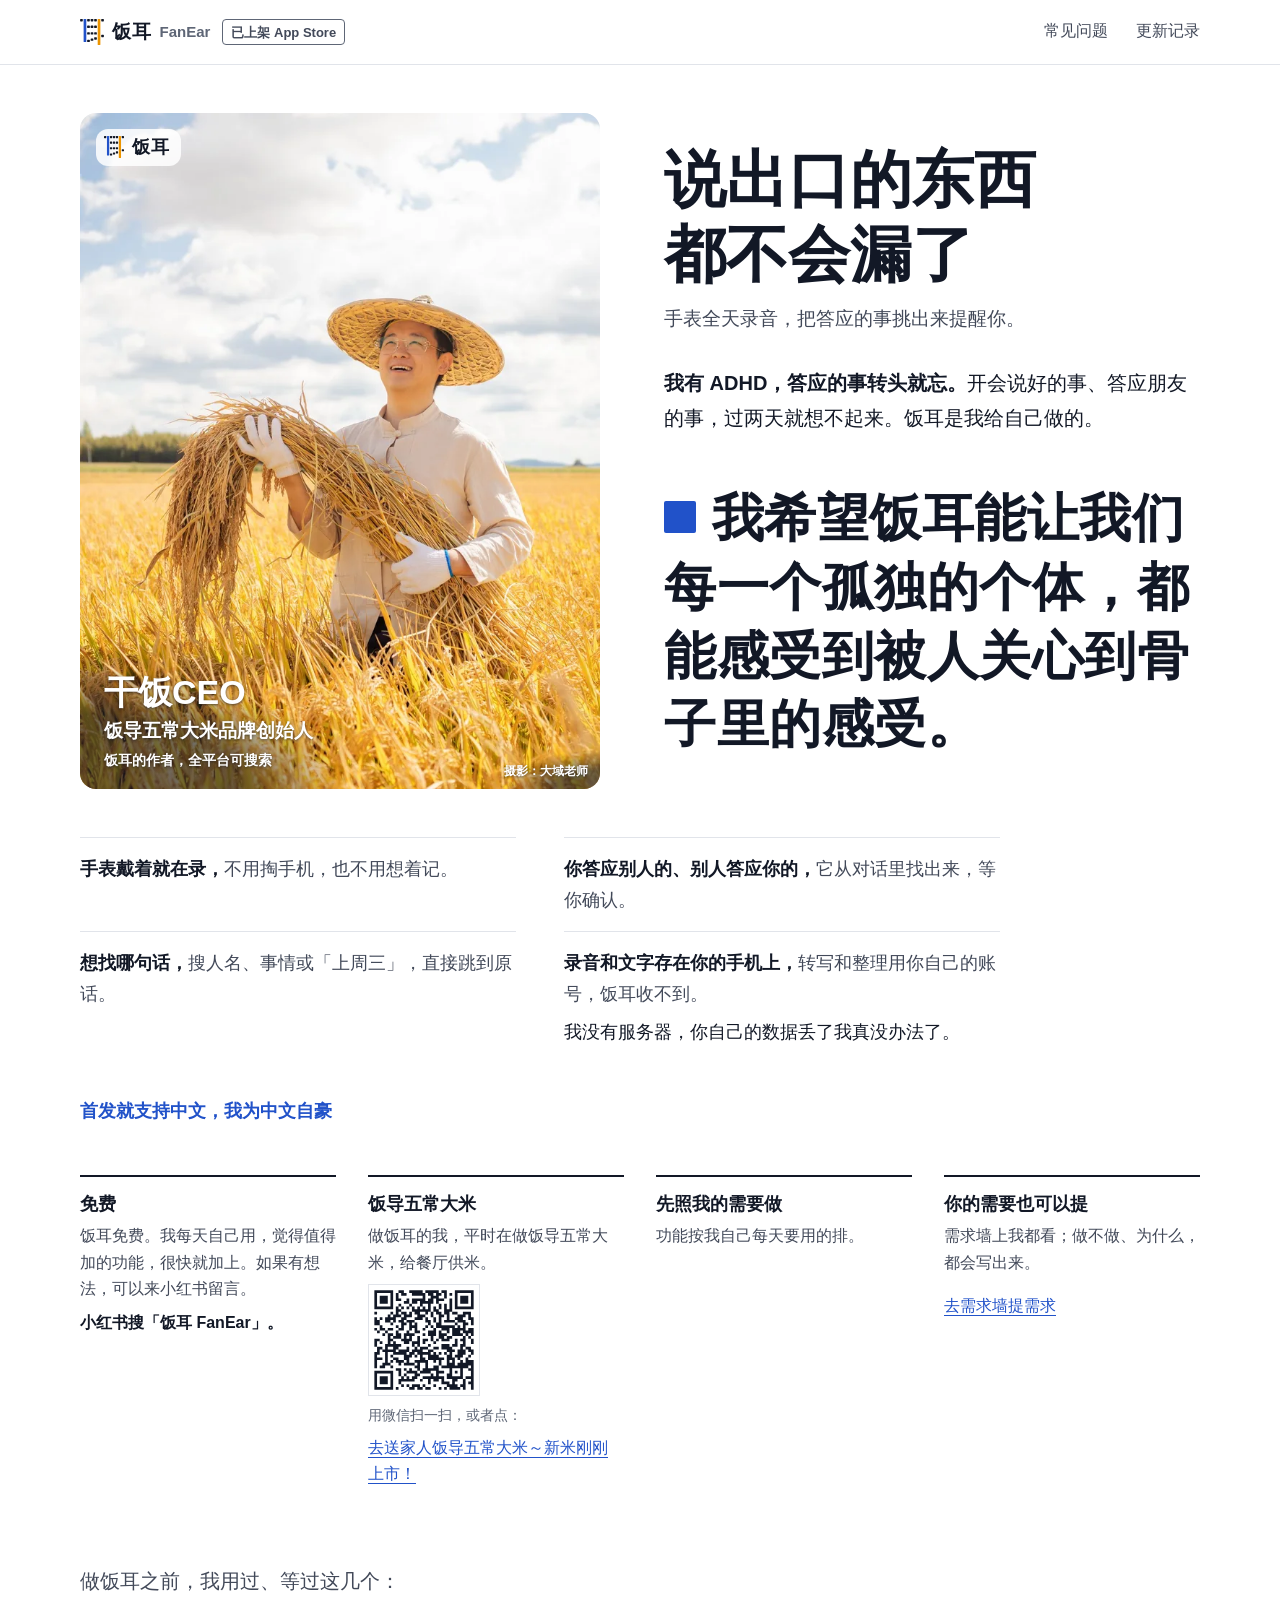
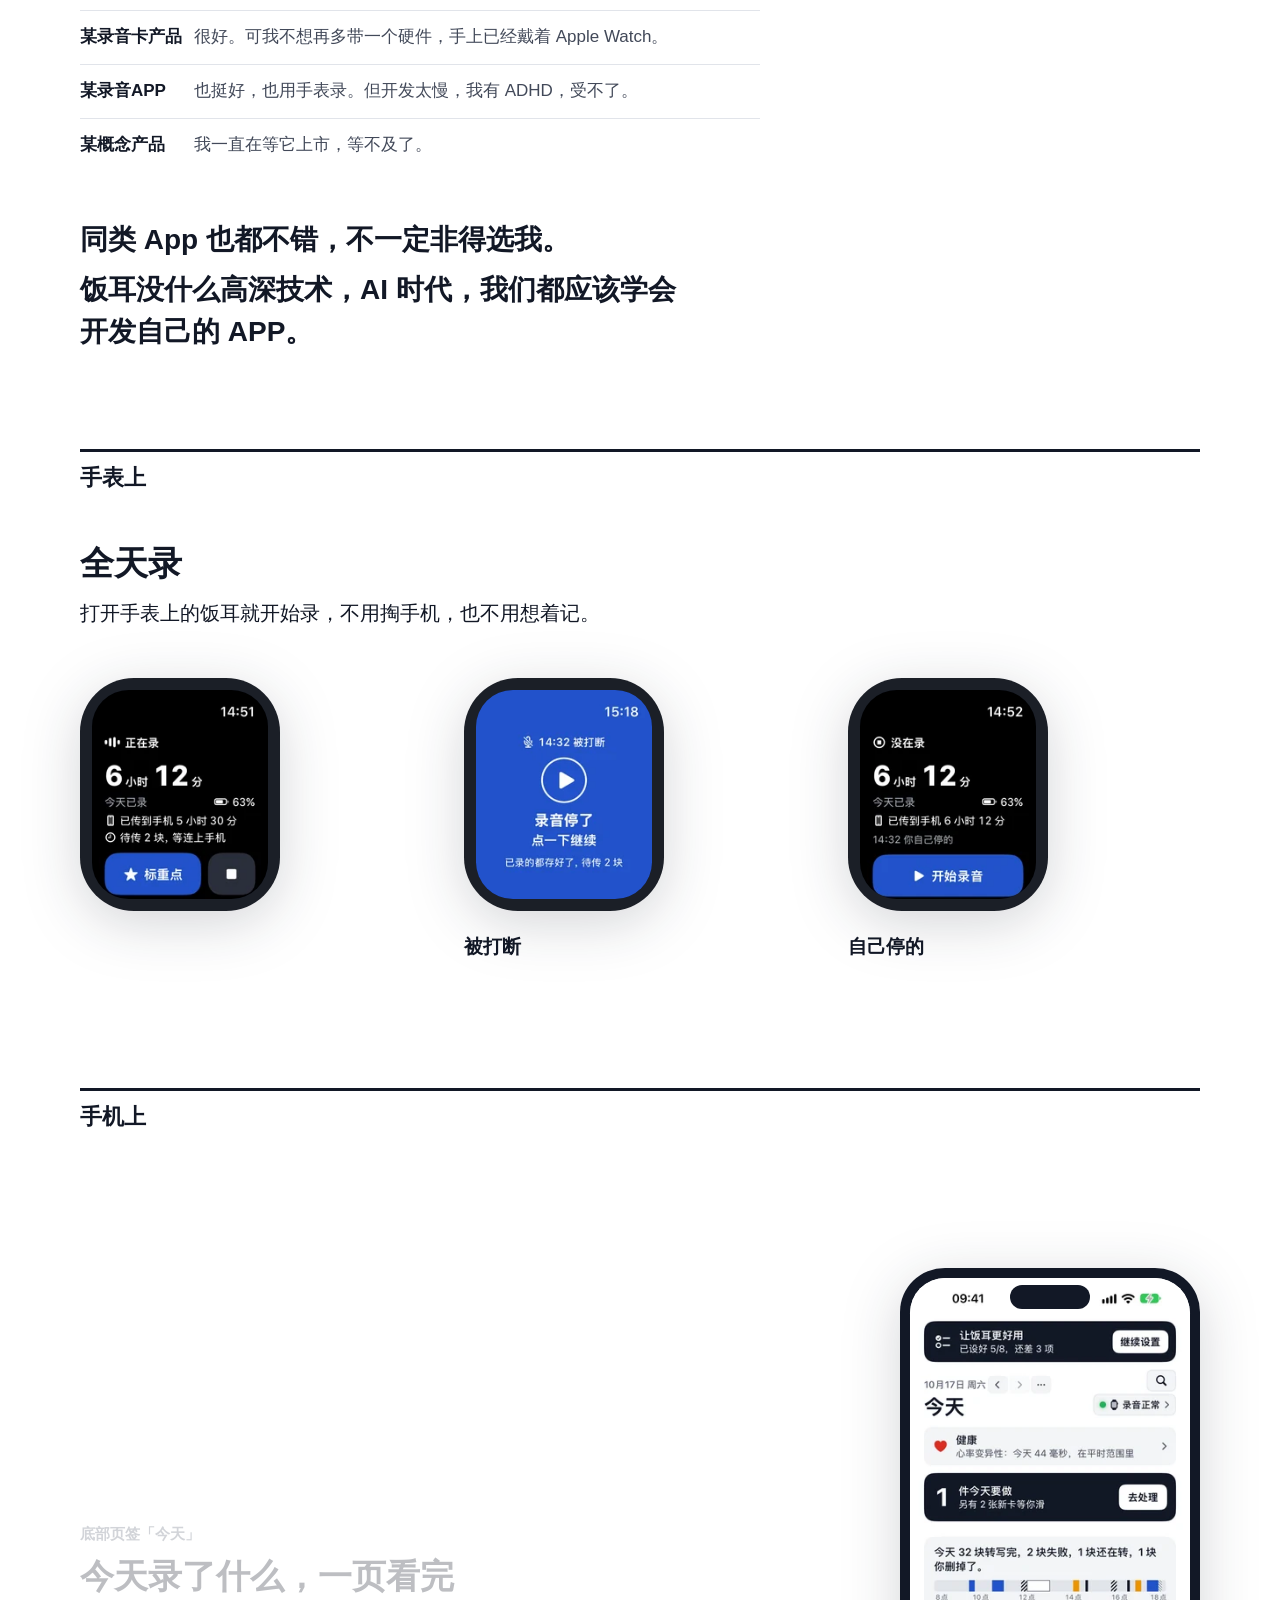
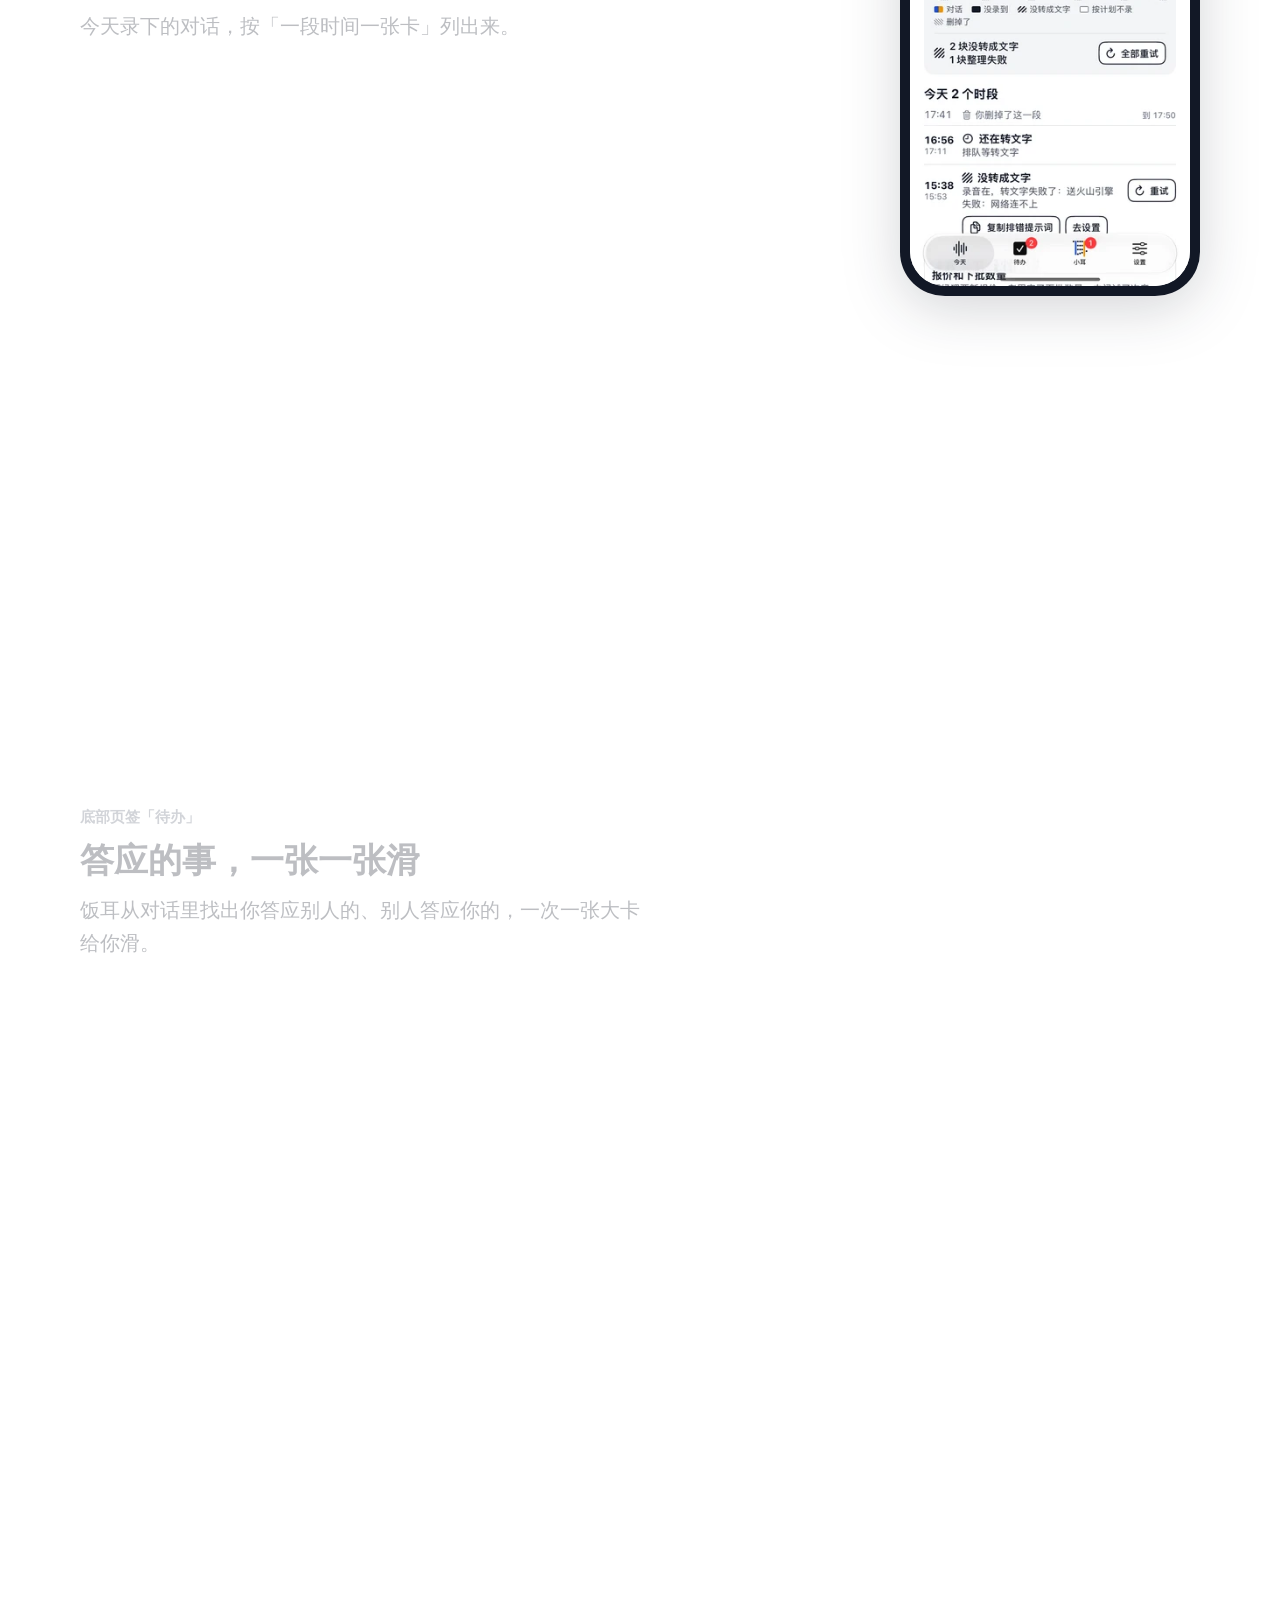
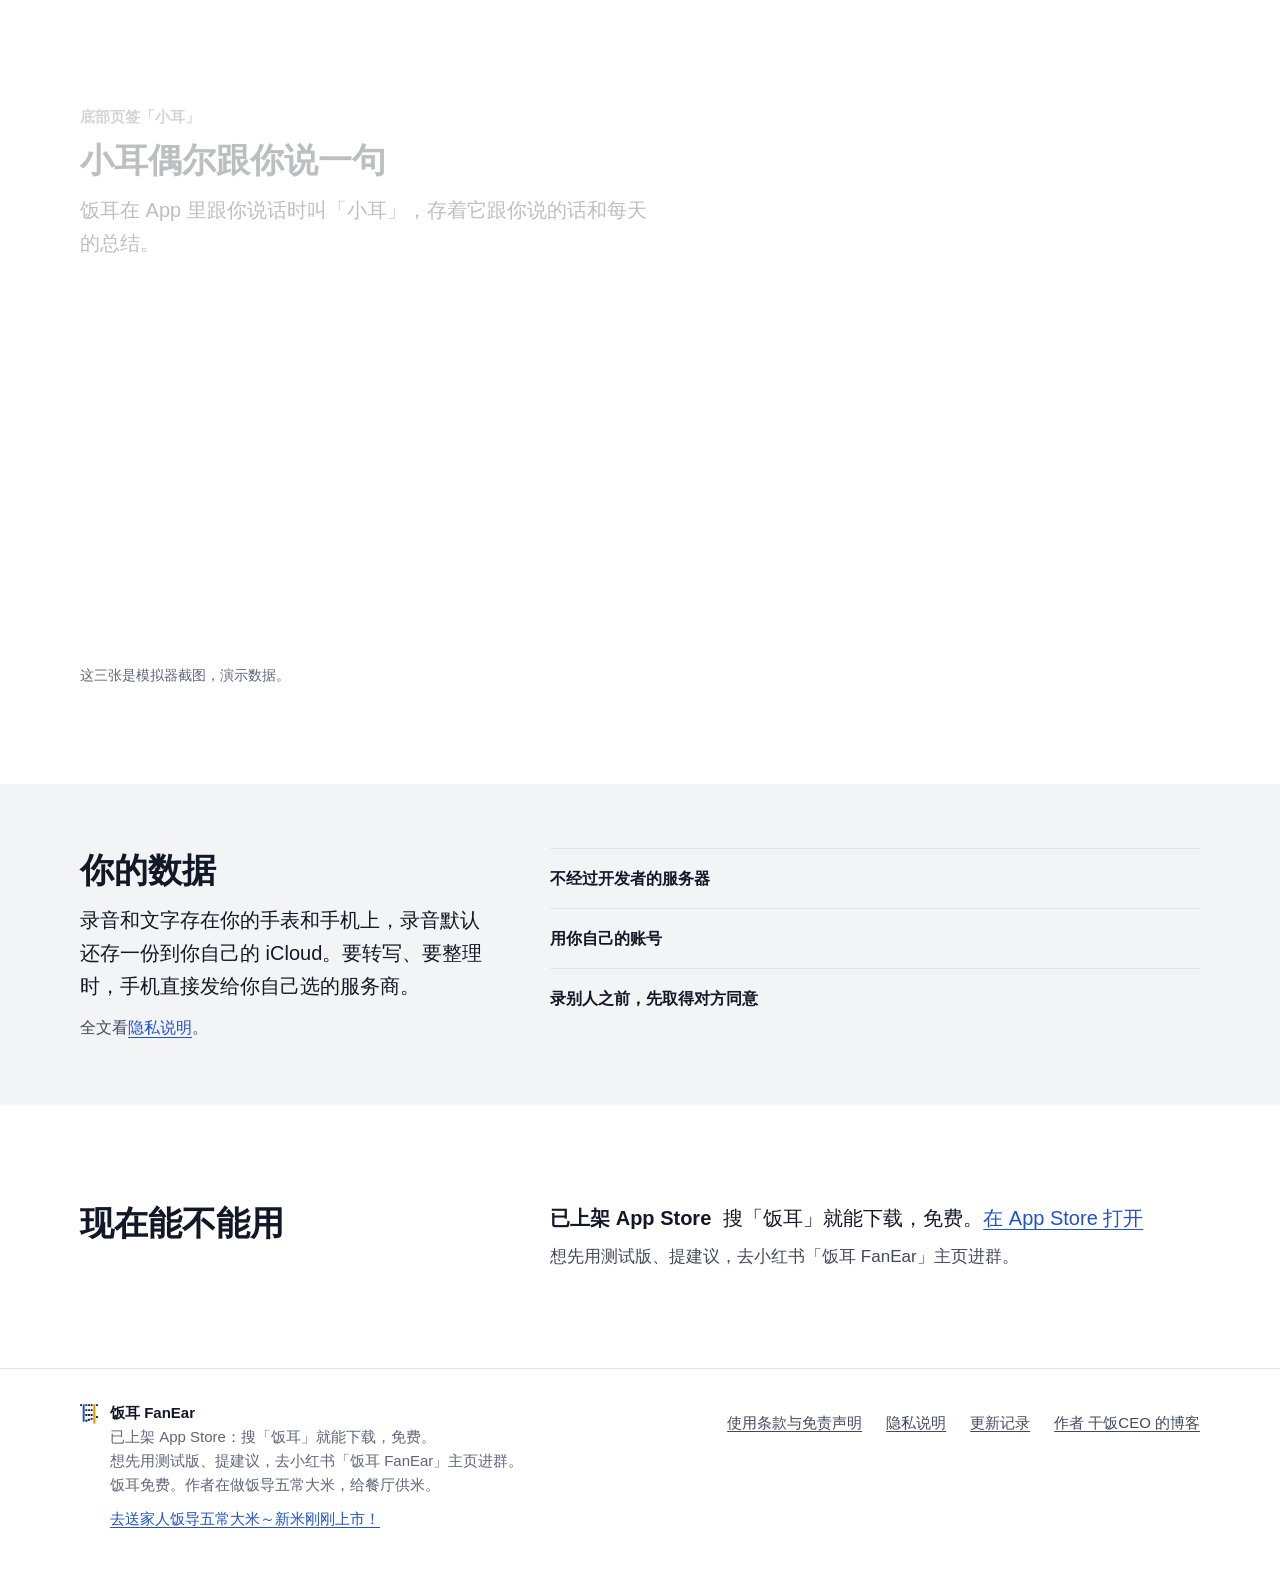
==== commit b5e4f64d: "deploy: 构建自源码 0be7471（更新记录到 1.0.7，条款第 31 版）" ====
--- a/index.html
+++ b/index.html
@@ -1 +1 @@
-<!DOCTYPE html><html lang="zh-CN"><head><meta charset="utf-8"><meta name="viewport" content="width=device-width, initial-scale=1"><title>饭耳 FanEar：手表全天录音，把答应的事挑出来提醒你。</title><meta name="description" content="我有 ADHD，饭耳是给自己做的：手表全天录音，把你答应别人的、别人答应你的挑出来，到点提醒。免费。"><link rel="canonical" href="https://fanear.fandao.dev/"><link rel="icon" href="/favicon.ico" sizes="48x48"><link rel="icon" href="/favicon.png" type="image/png"><link rel="apple-touch-icon" href="/apple-touch-icon.png"><meta name="theme-color" content="#ffffff"><meta property="og:type" content="website"><meta property="og:site_name" content="饭耳 FanEar"><meta property="og:title" content="饭耳 FanEar"><meta property="og:description" content="我有 ADHD，饭耳是给自己做的：手表全天录音，把你答应别人的、别人答应你的挑出来，到点提醒。免费。"><meta property="og:url" content="https://fanear.fandao.dev/"><meta property="og:image" content="https://fanear.fandao.dev/og-icon.png"><meta name="twitter:card" content="summary"><meta name="generator" content="Astro v7.3.7"><link rel="stylesheet" href="/_astro/Base.Cnjp5-22.css"><link rel="stylesheet" href="/_astro/index.qcpSJvtX.css"></head><body><a class="skip-link" href="#main">跳到正文</a><header class="site-header" data-astro-cid-nen7h5rs><div class="header-inner" data-astro-cid-nen7h5rs><a class="brand" href="/" data-astro-cid-nen7h5rs><svg class="logo" width="24" height="26" viewBox="201 172 622 680" aria-hidden="true" focusable="false" data-astro-cid-f7espo7c><g class="logo-ink" data-astro-cid-f7espo7c><rect x="201" y="172" width="70" height="64" rx="16" data-astro-cid-f7espo7c></rect><rect x="385" y="172" width="70" height="64" rx="16" data-astro-cid-f7espo7c></rect><rect x="477" y="172" width="70" height="64" rx="16" data-astro-cid-f7espo7c></rect><rect x="569" y="172" width="70" height="64" rx="16" data-astro-cid-f7espo7c></rect><rect x="753" y="172" width="70" height="64" rx="16" data-astro-cid-f7espo7c></rect><rect x="385" y="344" width="70" height="64" rx="16" data-astro-cid-f7espo7c></rect><rect x="477" y="344" width="70" height="64" rx="16" data-astro-cid-f7espo7c></rect><rect x="569" y="344" width="70" height="64" rx="16" data-astro-cid-f7espo7c></rect><rect x="385" y="516" width="70" height="64" rx="16" data-astro-cid-f7espo7c></rect><rect x="477" y="516" width="70" height="64" rx="16" data-astro-cid-f7espo7c></rect><rect x="569" y="516" width="70" height="64" rx="16" data-astro-cid-f7espo7c></rect><rect x="385" y="712" width="70" height="64" rx="16" data-astro-cid-f7espo7c></rect><rect x="477" y="680" width="70" height="64" rx="16" data-astro-cid-f7espo7c></rect><rect x="569" y="648" width="70" height="64" rx="16" data-astro-cid-f7espo7c></rect><rect x="753" y="584" width="70" height="64" rx="16" data-astro-cid-f7espo7c></rect></g><rect class="logo-me" x="293" y="172" width="70" height="604" rx="16" data-astro-cid-f7espo7c></rect><rect class="logo-p1" x="661" y="172" width="70" height="680" rx="16" data-astro-cid-f7espo7c></rect></svg><span class="brand-name" data-astro-cid-nen7h5rs>饭耳</span><span class="brand-en" data-astro-cid-nen7h5rs>FanEar</span></a><a class="status" href="/changelog/" title="搜「饭耳」就能下载，免费。" data-astro-cid-nen7h5rs>已上架 App Store</a><nav class="site-nav" aria-label="栏目" data-astro-cid-nen7h5rs><a href="/faq/" data-astro-cid-nen7h5rs>常见问题</a><a href="/changelog/" data-astro-cid-nen7h5rs>更新记录</a></nav></div></header><main id="main" class="home" data-astro-cid-xa7uqt5p><section class="hero-b" aria-labelledby="h-b-name" data-astro-cid-nztzep3a><figure class="photo" data-astro-cid-nztzep3a><img src="/_astro/intro-hero.3pwo1Yvj_ZYE0Rw.webp" srcset="/_astro/intro-hero.3pwo1Yvj_xbTjO.webp 480w, /_astro/intro-hero.3pwo1Yvj_EvtgB.webp 720w, /_astro/intro-hero.3pwo1Yvj_1PmGuM.webp 960w, /_astro/intro-hero.3pwo1Yvj_ZYE0Rw.webp 1290w" alt="干饭CEO 在稻田里" sizes="(min-width: 960px) 520px, 100vw" loading="eager" fetchpriority="high" data-astro-cid-nztzep3a="true" decoding="async" data-astro-image="constrained" data-astro-image-fit="cover" data-astro-image-pos="center" width="1290" height="1677" class="photo-img"><h1 id="h-b-name" class="photo-badge" data-astro-cid-nztzep3a><svg class="logo" width="20" height="22" viewBox="201 172 622 680" aria-hidden="true" focusable="false" data-astro-cid-f7espo7c><g class="logo-ink" data-astro-cid-f7espo7c><rect x="201" y="172" width="70" height="64" rx="16" data-astro-cid-f7espo7c></rect><rect x="385" y="172" width="70" height="64" rx="16" data-astro-cid-f7espo7c></rect><rect x="477" y="172" width="70" height="64" rx="16" data-astro-cid-f7espo7c></rect><rect x="569" y="172" width="70" height="64" rx="16" data-astro-cid-f7espo7c></rect><rect x="753" y="172" width="70" height="64" rx="16" data-astro-cid-f7espo7c></rect><rect x="385" y="344" width="70" height="64" rx="16" data-astro-cid-f7espo7c></rect><rect x="477" y="344" width="70" height="64" rx="16" data-astro-cid-f7espo7c></rect><rect x="569" y="344" width="70" height="64" rx="16" data-astro-cid-f7espo7c></rect><rect x="385" y="516" width="70" height="64" rx="16" data-astro-cid-f7espo7c></rect><rect x="477" y="516" width="70" height="64" rx="16" data-astro-cid-f7espo7c></rect><rect x="569" y="516" width="70" height="64" rx="16" data-astro-cid-f7espo7c></rect><rect x="385" y="712" width="70" height="64" rx="16" data-astro-cid-f7espo7c></rect><rect x="477" y="680" width="70" height="64" rx="16" data-astro-cid-f7espo7c></rect><rect x="569" y="648" width="70" height="64" rx="16" data-astro-cid-f7espo7c></rect><rect x="753" y="584" width="70" height="64" rx="16" data-astro-cid-f7espo7c></rect></g><rect class="logo-me" x="293" y="172" width="70" height="604" rx="16" data-astro-cid-f7espo7c></rect><rect class="logo-p1" x="661" y="172" width="70" height="680" rx="16" data-astro-cid-f7espo7c></rect></svg><span data-astro-cid-nztzep3a>饭耳</span><span class="visually-hidden" data-astro-cid-nztzep3a>FanEar</span></h1><figcaption class="photo-author" data-astro-cid-nztzep3a><strong data-astro-cid-nztzep3a>干饭CEO</strong><span class="photo-title" data-astro-cid-nztzep3a>饭导五常大米品牌创始人</span><span class="photo-line" data-astro-cid-nztzep3a>饭耳的作者，全平台可搜索</span></figcaption><p class="photo-credit" data-astro-cid-nztzep3a>摄影：大域老师</p></figure><div class="hero-b-text" data-astro-cid-nztzep3a><div class="hero-slogan-block" data-astro-cid-nztzep3a><p class="hero-slogan" data-astro-cid-nztzep3a>说出口的东西都不会漏了</p><p class="hero-oneline" data-astro-cid-nztzep3a>手表全天录音，把答应的事挑出来提醒你。</p></div><div class="opening" data-astro-cid-inpi3r5t><p class="opening-origin" data-astro-cid-inpi3r5t><strong data-astro-cid-inpi3r5t>我有 ADHD，答应的事转头就忘。</strong>开会说好的事、答应朋友的事，过两天就想不起来。饭耳是我给自己做的。</p><p class="opening-wish" data-astro-cid-inpi3r5t><span class="who who-me" aria-hidden="true" data-astro-cid-inpi3r5t></span>我希望饭耳能让我们每一个孤独的个体，都能感受到被人关心到骨子里的感受。</p></div></div></section><section class="why" aria-labelledby="h-why" data-astro-cid-nwktezpe><h2 id="h-why" class="visually-hidden" data-astro-cid-nwktezpe>我为什么做饭耳</h2><ul class="why-points" data-astro-cid-nwktezpe><li data-astro-cid-nwktezpe><strong data-astro-cid-nwktezpe>手表戴着就在录，</strong>不用掏手机，也不用想着记。</li><li data-astro-cid-nwktezpe><strong data-astro-cid-nwktezpe>你答应别人的、别人答应你的，</strong>它从对话里找出来，等你确认。</li><li data-astro-cid-nwktezpe><strong data-astro-cid-nwktezpe>想找哪句话，</strong>搜人名、事情或「上周三」，直接跳到原话。</li><li data-astro-cid-nwktezpe><strong data-astro-cid-nwktezpe>录音和文字存在你的手机上，</strong>转写和整理用你自己的账号，饭耳收不到。<span class="why-note" data-astro-cid-nwktezpe>我没有服务器，你自己的数据丢了我真没办法了。</span></li></ul><p class="why-tagline" data-astro-cid-nwktezpe>首发就支持中文，我为中文自豪</p><dl class="why-terms" data-astro-cid-nwktezpe><div data-astro-cid-nwktezpe><dt data-astro-cid-nwktezpe>免费</dt><dd data-astro-cid-nwktezpe>饭耳免费。我每天自己用，觉得值得加的功能，很快就加上。如果有想法，可以来小红书留言。<span class="why-xhs" data-astro-cid-nwktezpe>小红书搜「饭耳 FanEar」。</span></dd></div><div data-astro-cid-nwktezpe><dt data-astro-cid-nwktezpe>饭导五常大米</dt><dd data-astro-cid-nwktezpe>做饭耳的我，平时在做饭导五常大米，给餐厅供米。<div class="why-shop" data-astro-cid-nwktezpe><img class="why-shop-qr" src="/shop-qr.svg" width="112" height="112" alt="微信扫码，进饭导五常大米的微信小店" loading="lazy" data-astro-cid-nwktezpe><span class="why-shop-hint" data-astro-cid-nwktezpe>用微信扫一扫，或者点：</span><a href="https://store.weixin.qq.com/shop/b/rKLGUz4XqmFKlfA?entrance_id=h5" data-astro-cid-nwktezpe>去送家人饭导五常大米～新米刚刚上市！</a></div></dd></div><div data-astro-cid-nwktezpe><dt data-astro-cid-nwktezpe>先照我的需要做</dt><dd data-astro-cid-nwktezpe>功能按我自己每天要用的排。</dd></div><div data-astro-cid-nwktezpe><dt data-astro-cid-nwktezpe>你的需要也可以提</dt><dd data-astro-cid-nwktezpe>需求墙上我都看；做不做、为什么，都会写出来。<div class="why-wish" data-astro-cid-nwktezpe><a href="https://wish.fanear.fandao.dev" data-astro-cid-nwktezpe>去需求墙提需求</a></div></dd></div></dl><p class="why-lead" data-astro-cid-nwktezpe>做饭耳之前，我用过、等过这几个：</p><dl class="why-others" data-astro-cid-nwktezpe><div data-astro-cid-nwktezpe><dt data-astro-cid-nwktezpe>某录音卡产品</dt><dd data-astro-cid-nwktezpe>很好。可我不想再多带一个硬件，手上已经戴着 Apple Watch。</dd></div><div data-astro-cid-nwktezpe><dt data-astro-cid-nwktezpe>某录音APP</dt><dd data-astro-cid-nwktezpe>也挺好，也用手表录。但开发太慢，我有 ADHD，受不了。</dd></div><div data-astro-cid-nwktezpe><dt data-astro-cid-nwktezpe>某概念产品</dt><dd data-astro-cid-nwktezpe>我一直在等它上市，等不及了。</dd></div></dl><p class="why-close" data-astro-cid-nwktezpe><span data-astro-cid-nwktezpe>同类 App 也都不错，不一定非得选我。</span><span data-astro-cid-nwktezpe>饭耳没什么高深技术，AI 时代，我们都应该学会开发自己的 APP。</span></p></section><div class="group" data-astro-cid-xa7uqt5p><h2 data-astro-cid-xa7uqt5p>手表上</h2></div><section class="watch" aria-labelledby="h-c-record" data-astro-cid-mrfkj4jl><div class="watch-head" data-astro-cid-mrfkj4jl><h3 id="h-c-record" data-astro-cid-mrfkj4jl>全天录</h3><p class="watch-lead" data-astro-cid-mrfkj4jl>打开手表上的饭耳就开始录，不用掏手机，也不用想着记。</p></div><ul class="states" data-astro-cid-mrfkj4jl><li data-astro-cid-mrfkj4jl><figure class="shot shot-watch" data-astro-cid-aatdr2li><div class="shot-frame" data-astro-cid-aatdr2li><div class="shot-screen" data-astro-cid-aatdr2li><div class="shot-layer" data-shot="watchRecording" data-astro-cid-aatdr2li><img src="/_astro/watch-recording.BE-OQizN_ADKqm.webp" srcset="/_astro/watch-recording.BE-OQizN_Z1P5IBW.webp 200w, /_astro/watch-recording.BE-OQizN_Z2arnUc.webp 300w, /_astro/watch-recording.BE-OQizN_ADKqm.webp 416w" alt="手表正在录音" sizes="(min-width: 768px) 200px, 34vw" loading="lazy" data-astro-cid-aatdr2li="true" decoding="async" data-astro-image="constrained" data-astro-image-fit="cover" data-astro-image-pos="center" width="416" height="496"></div></div></div></figure><div class="state-text" data-astro-cid-mrfkj4jl><h4 data-astro-cid-mrfkj4jl>正在录</h4></div></li><li data-astro-cid-mrfkj4jl><figure class="shot shot-watch" data-astro-cid-aatdr2li><div class="shot-frame" data-astro-cid-aatdr2li><div class="shot-screen" data-astro-cid-aatdr2li><div class="shot-layer" data-shot="watchInterrupted" data-astro-cid-aatdr2li><img src="/_astro/watch-interrupted.5VYVbsaG_11KK8g.webp" srcset="/_astro/watch-interrupted.5VYVbsaG_Z1aCr3Q.webp 200w, /_astro/watch-interrupted.5VYVbsaG_1HiPtp.webp 300w, /_astro/watch-interrupted.5VYVbsaG_11KK8g.webp 416w" alt="手表录音被打断" sizes="(min-width: 768px) 200px, 34vw" loading="lazy" data-astro-cid-aatdr2li="true" decoding="async" data-astro-image="constrained" data-astro-image-fit="cover" data-astro-image-pos="center" width="416" height="496"></div></div></div></figure><div class="state-text" data-astro-cid-mrfkj4jl><h4 data-astro-cid-mrfkj4jl>被打断</h4></div></li><li data-astro-cid-mrfkj4jl><figure class="shot shot-watch" data-astro-cid-aatdr2li><div class="shot-frame" data-astro-cid-aatdr2li><div class="shot-screen" data-astro-cid-aatdr2li><div class="shot-layer" data-shot="watchStopped" data-astro-cid-aatdr2li><img src="/_astro/watch-stopped.BChZI0yt_Z1PiACv.webp" srcset="/_astro/watch-stopped.BChZI0yt_1FGOS.webp 200w, /_astro/watch-stopped.BChZI0yt_Z1uuFxn.webp 300w, /_astro/watch-stopped.BChZI0yt_Z1PiACv.webp 416w" alt="手表停了录音" sizes="(min-width: 768px) 200px, 34vw" loading="lazy" data-astro-cid-aatdr2li="true" decoding="async" data-astro-image="constrained" data-astro-image-fit="cover" data-astro-image-pos="center" width="416" height="496"></div></div></div></figure><div class="state-text" data-astro-cid-mrfkj4jl><h4 data-astro-cid-mrfkj4jl>自己停的</h4></div></li></ul></section><div class="group group-phone" data-astro-cid-xa7uqt5p><h2 data-astro-cid-xa7uqt5p>手机上</h2></div><div class="story" data-astro-cid-xa7uqt5p><section class="chapter" aria-labelledby="h-tab-today" data-astro-cid-3sa3nr35><div class="chapter-text" data-astro-cid-3sa3nr35><p class="chapter-screen" data-astro-cid-3sa3nr35>底部页签「今天」</p><h3 id="h-tab-today" data-astro-cid-3sa3nr35>今天录了什么，一页看完</h3><p class="chapter-lead" data-astro-cid-3sa3nr35>今天录下的对话，按「一段时间一张卡」列出来。</p></div><div class="chapter-figure" data-astro-cid-3sa3nr35><figure class="shot shot-phone" data-astro-cid-aatdr2li><div class="shot-frame" data-astro-cid-aatdr2li><div class="shot-screen" data-astro-cid-aatdr2li><div class="shot-layer" data-shot="today" data-astro-cid-aatdr2li><img src="/_astro/phone-today.BLyEcVie_ZtAvnp.webp" srcset="/_astro/phone-today.BLyEcVie_Z2oBrQ3.webp 320w, /_astro/phone-today.BLyEcVie_1kCGeh.webp 480w, /_astro/phone-today.BLyEcVie_ZJ4SIz.webp 640w, /_astro/phone-today.BLyEcVie_1cSEEi.webp 960w" alt="手机上的「今天」页（演示数据）" sizes="(min-width: 1100px) 300px, (min-width: 768px) 280px, 64vw" loading="lazy" data-astro-cid-aatdr2li="true" decoding="async" data-astro-image="constrained" data-astro-image-fit="cover" data-astro-image-pos="center" width="1320" height="2868"></div><span class="shot-island" aria-hidden="true" data-astro-cid-aatdr2li></span></div></div></figure></div></section><section class="chapter chapter-flip" aria-labelledby="h-tab-todo" data-astro-cid-3sa3nr35><div class="chapter-text" data-astro-cid-3sa3nr35><p class="chapter-screen" data-astro-cid-3sa3nr35>底部页签「待办」</p><h3 id="h-tab-todo" data-astro-cid-3sa3nr35>答应的事，一张一张滑</h3><p class="chapter-lead" data-astro-cid-3sa3nr35>饭耳从对话里找出你答应别人的、别人答应你的，一次一张大卡给你滑。</p></div><div class="chapter-figure" data-astro-cid-3sa3nr35><figure class="shot shot-phone" data-astro-cid-aatdr2li><div class="shot-frame" data-astro-cid-aatdr2li><div class="shot-screen" data-astro-cid-aatdr2li><div class="shot-layer" data-shot="todoDeck" data-astro-cid-aatdr2li><img src="/_astro/phone-todo-deck.BuCoqokC_ZuPaQi.webp" srcset="/_astro/phone-todo-deck.BuCoqokC_1kfQVD.webp 320w, /_astro/phone-todo-deck.BuCoqokC_299y1i.webp 480w, /_astro/phone-todo-deck.BuCoqokC_1FFYf9.webp 640w, /_astro/phone-todo-deck.BuCoqokC_Z27AGov.webp 960w" alt="「待办」里的一张大卡（演示数据）" sizes="(min-width: 1100px) 300px, (min-width: 768px) 280px, 64vw" loading="lazy" data-astro-cid-aatdr2li="true" decoding="async" data-astro-image="constrained" data-astro-image-fit="cover" data-astro-image-pos="center" width="1320" height="2868"><div class="sm sm-todo" data-shot-motion="todoDeck" aria-hidden="true"><div class="sm-box sm-floor" style="--l:16;--t:122;--w:408;--h:717"></div><div class="sm-box sm-b" style="--l:16;--t:122;--w:408;--h:717;--in:1.6666666666666667"><img src="/_astro/phone-todo-deck-next.e2oZWAcJ_Z1Ir03E.webp" srcset="/_astro/phone-todo-deck-next.e2oZWAcJ_Z1ugJGf.webp 320w, /_astro/phone-todo-deck-next.e2oZWAcJ_Z1iGJw.webp 480w, /_astro/phone-todo-deck-next.e2oZWAcJ_Z1CBOia.webp 640w, /_astro/phone-todo-deck-next.e2oZWAcJ_Z1f72cI.webp 960w" alt sizes="(min-width: 1100px) 300px, (min-width: 768px) 280px, 64vw" loading="lazy" decoding="async" data-astro-image="constrained" data-astro-image-fit="cover" data-astro-image-pos="center" width="1214" height="2141"><span class="sm-b-edge"></span></div><div class="sm-box sm-a" style="--l:15;--t:121;--w:410;--h:719"><div class="sm-crop sm-fill"><img src="/_astro/phone-todo-deck.BuCoqokC_ZuPaQi.webp" srcset="/_astro/phone-todo-deck.BuCoqokC_1kfQVD.webp 320w, /_astro/phone-todo-deck.BuCoqokC_299y1i.webp 480w, /_astro/phone-todo-deck.BuCoqokC_1FFYf9.webp 640w, /_astro/phone-todo-deck.BuCoqokC_Z27AGov.webp 960w" alt sizes="(min-width: 1100px) 300px, (min-width: 768px) 280px, 64vw" loading="lazy" decoding="async" data-astro-image="constrained" data-astro-image-fit="cover" data-astro-image-pos="center" width="1320" height="2868"></div><span class="sm-tint sm-tint-done"></span><span class="sm-tint sm-tint-later"></span><svg class="sm-label sm-label-done" viewBox="-1 -1 410 719"><g transform="translate(204 337)"><circle r="28" fill="currentColor"></circle><path d="M-13 1 L-4 10 L13 -9" class="sm-cut"></path></g><text x="204" y="413" class="sm-big">做完了 / 不用做</text><text x="204" y="448" class="sm-small">不再提醒</text></svg><svg class="sm-label sm-label-later" viewBox="-1 -1 410 719"><g transform="translate(204 337)"><circle r="28" fill="currentColor"></circle><path d="M0 -15 V0 H11" class="sm-cut"></path></g><text x="204" y="413" class="sm-big">要做</text><text x="204" y="448" class="sm-small">稍后提醒</text></svg><span class="sm-touch" style="--tx:205;--ty:591"></span></div></div><script type="module">var e=[...document.querySelectorAll(`[data-shot-motion]`)],t=window.matchMedia(`(prefers-reduced-motion: reduce)`),n=`IntersectionObserver`in window&&`registerProperty`in CSS&&CSS.supports(`width`,`1cqw`);if(e.length&&n){let n=new Map;for(let t of e){let e=t.closest(`.story-pin`)?document.querySelector(`.chapter [data-shot="${t.dataset.shotMotion}"]`)?.closest(`.chapter`):t.closest(`.shot`);e&&n.set(e,[...n.get(e)??[],t])}let r=async(e,n)=>{e.classList.remove(`is-playing`),n&&!t.matches&&(await Promise.all([...e.querySelectorAll(`img`)].map(e=>e.decode().catch(()=>void 0))),e.dataset.seen===`in`&&(e.offsetWidth,e.classList.add(`is-playing`)))},i=new IntersectionObserver(e=>{for(let t of e)for(let e of n.get(t.target)??[])e.dataset.seen=t.isIntersecting?`in`:`out`,r(e,t.isIntersecting)},{rootMargin:`-30% 0px -30% 0px`});for(let e of n.keys())i.observe(e);t.addEventListener(`change`,()=>{for(let t of e)r(t,t.dataset.seen===`in`)})}</script></div><span class="shot-island" aria-hidden="true" data-astro-cid-aatdr2li></span></div></div></figure></div></section><section class="chapter" aria-labelledby="h-tab-xiaoer" data-astro-cid-3sa3nr35><div class="chapter-text" data-astro-cid-3sa3nr35><p class="chapter-screen" data-astro-cid-3sa3nr35>底部页签「小耳」</p><h3 id="h-tab-xiaoer" data-astro-cid-3sa3nr35>小耳偶尔跟你说一句</h3><p class="chapter-lead" data-astro-cid-3sa3nr35>饭耳在 App 里跟你说话时叫「小耳」，存着它跟你说的话和每天的总结。</p></div><div class="chapter-figure" data-astro-cid-3sa3nr35><figure class="shot shot-phone" data-astro-cid-aatdr2li><div class="shot-frame" data-astro-cid-aatdr2li><div class="shot-screen" data-astro-cid-aatdr2li><div class="shot-layer" data-shot="care" data-astro-cid-aatdr2li><img src="/_astro/phone-care.B0QsS-md_Z14f7yx.webp" srcset="/_astro/phone-care.B0QsS-md_QaqhE.webp 320w, /_astro/phone-care.B0QsS-md_1mwREe.webp 480w, /_astro/phone-care.B0QsS-md_Z2mHdgY.webp 640w, /_astro/phone-care.B0QsS-md_27gR10.webp 960w" alt="「小耳说过的话」页（演示数据）" sizes="(min-width: 1100px) 300px, (min-width: 768px) 280px, 64vw" loading="lazy" data-astro-cid-aatdr2li="true" decoding="async" data-astro-image="constrained" data-astro-image-fit="cover" data-astro-image-pos="center" width="1320" height="2868"><div class="sm sm-care" data-shot-motion="care" aria-hidden="true"><div class="sm-box sm-floor sm-after" style="--l:0;--t:312.66999999999996;--w:440;--h:956"></div><div class="sm-box sm-care-card" style="--l:0;--t:0;--w:440;--h:956"><div class="sm-box sm-crop" style="--l:0;--t:310;--w:440;--h:204"><img src="/_astro/phone-care.B0QsS-md_Z14f7yx.webp" srcset="/_astro/phone-care.B0QsS-md_QaqhE.webp 320w, /_astro/phone-care.B0QsS-md_1mwREe.webp 480w, /_astro/phone-care.B0QsS-md_Z2mHdgY.webp 640w, /_astro/phone-care.B0QsS-md_27gR10.webp 960w" alt sizes="(min-width: 1100px) 300px, (min-width: 768px) 280px, 64vw" loading="lazy" decoding="async" data-astro-image="constrained" data-astro-image-fit="cover" data-astro-image-pos="center" width="1320" height="2868"></div><span class="sm-box sm-veil" style="--l:92;--t:441.34000000000003;--w:306.33;--h:52.67"></span><span class="sm-box sm-eraser" style="--l:43;--t:442.67;--w:50;--h:50"></span><span class="sm-box sm-slide" style="--l:44;--t:443.67;--w:48;--h:48"></span><svg class="sm-box sm-done" style="--l:0;--t:0;--w:440;--h:956" viewBox="0 0 440 956"><text x="243" y="475.5" class="sm-title">好，明天中午出去走走</text></svg><div class="sm-box sm-knob" style="--l:44;--t:443.67;--w:48;--h:48"><div class="sm-crop sm-fill"><img src="/_astro/phone-care.B0QsS-md_Z14f7yx.webp" srcset="/_astro/phone-care.B0QsS-md_QaqhE.webp 320w, /_astro/phone-care.B0QsS-md_1mwREe.webp 480w, /_astro/phone-care.B0QsS-md_Z2mHdgY.webp 640w, /_astro/phone-care.B0QsS-md_27gR10.webp 960w" alt sizes="(min-width: 1100px) 300px, (min-width: 768px) 280px, 64vw" loading="lazy" decoding="async" data-astro-image="constrained" data-astro-image-fit="cover" data-astro-image-pos="center" width="1320" height="2868"></div><svg class="sm-fill sm-done sm-knob-done" viewBox="0 0 48 48"><path d="M16 24.5 L21.5 30 L32 18.5"></path></svg><span class="sm-touch" style="--tx:24;--ty:24"></span></div></div><div class="sm-box sm-care-below" style="--l:0;--t:0;--w:440;--h:956"><svg class="sm-box sm-after" style="--l:0;--t:0;--w:440;--h:1157.33" viewBox="0 0 440 1157.33"><text x="22" y="985.9" class="sm-meta">以前的</text><g><rect x="22" y="1003" width="193" height="173" rx="14" class="sm-tile"></rect><text x="34" y="1026.5" class="sm-meta">昨天 18:20</text><path d="M197 1017 l5 4.5 l-5 4.5" class="sm-chevron"></path><text x="34" y="1053" class="sm-line">上午你说「腰又有点酸」，</text><text x="34" y="1074" class="sm-line">这 3 天你每天只走了</text><text x="34" y="1095" class="sm-line">3000 多步，平时一天有</text><text x="34" y="1116" class="sm-line">8000 步。晚上出去走</text><text x="34" y="1137" class="sm-line">一圈？</text><path d="M35 1156.8 l5.5 -5 v3 c5 0 8 2 8 7.5 c-1.6 -2.8 -4 -4 -8 -4 v3 z" class="sm-reply-icon"></path><text x="53" y="1161.3" class="sm-reply">你回：好，吃完饭就去</text></g><g><rect x="225" y="1003" width="193" height="173" rx="14" class="sm-tile"></rect><text x="237" y="1026.5" class="sm-meta">10月15日的总结</text><path d="M400 1017 l5 4.5 l-5 4.5" class="sm-chevron"></path><text x="237" y="1053" class="sm-line">中午你出去走了 25 分钟，</text><text x="237" y="1074" class="sm-line">晒到了这周最多的一次</text><text x="237" y="1095" class="sm-line">太阳。</text><text x="237" y="1116" class="sm-line">晚上你说「今天效率挺</text><text x="237" y="1137" class="sm-line">高」，6 场对话里有 4 场…</text><path d="M238 1156.8 l5.5 -5 v3 c5 0 8 2 8 7.5 c-1.6 -2.8 -4 -4 -8 -4 v3 z" class="sm-reply-icon"></path><text x="256" y="1161.3" class="sm-reply">你回：晚安小耳</text></g></svg><div class="sm-box sm-crop" style="--l:0;--t:514;--w:440;--h:354"><img src="/_astro/phone-care.B0QsS-md_Z14f7yx.webp" srcset="/_astro/phone-care.B0QsS-md_QaqhE.webp 320w, /_astro/phone-care.B0QsS-md_1mwREe.webp 480w, /_astro/phone-care.B0QsS-md_Z2mHdgY.webp 640w, /_astro/phone-care.B0QsS-md_27gR10.webp 960w" alt sizes="(min-width: 1100px) 300px, (min-width: 768px) 280px, 64vw" loading="lazy" decoding="async" data-astro-image="constrained" data-astro-image-fit="cover" data-astro-image-pos="center" width="1320" height="2868"></div><div class="sm-box sm-crop sm-stretch sm-after" style="--l:0;--t:866;--w:440;--h:12.330000000000041;--st:865;--k:1.7614285714285773"><img src="/_astro/phone-care.B0QsS-md_Z14f7yx.webp" srcset="/_astro/phone-care.B0QsS-md_QaqhE.webp 320w, /_astro/phone-care.B0QsS-md_1mwREe.webp 480w, /_astro/phone-care.B0QsS-md_Z2mHdgY.webp 640w, /_astro/phone-care.B0QsS-md_27gR10.webp 960w" alt sizes="(min-width: 1100px) 300px, (min-width: 768px) 280px, 64vw" loading="lazy" decoding="async" data-astro-image="constrained" data-astro-image-fit="cover" data-astro-image-pos="center" width="1320" height="2868"></div><div class="sm-box sm-crop sm-after" style="--l:0;--t:878.33;--w:440;--h:76.33;--st:437.67"><img src="/_astro/phone-care.B0QsS-md_Z14f7yx.webp" srcset="/_astro/phone-care.B0QsS-md_QaqhE.webp 320w, /_astro/phone-care.B0QsS-md_1mwREe.webp 480w, /_astro/phone-care.B0QsS-md_Z2mHdgY.webp 640w, /_astro/phone-care.B0QsS-md_27gR10.webp 960w" alt sizes="(min-width: 1100px) 300px, (min-width: 768px) 280px, 64vw" loading="lazy" decoding="async" data-astro-image="constrained" data-astro-image-fit="cover" data-astro-image-pos="center" width="1320" height="2868"></div><svg class="sm-box sm-after" style="--l:0;--t:0;--w:440;--h:1157.33" viewBox="0 0 440 1157.33"><rect x="94" y="884.33" width="302" height="48" class="sm-tile"></rect><text x="243" y="916.1600000000001" class="sm-title sm-title-ink">好的，我下次一定早睡</text><text x="40" y="862" class="sm-todo-line"></text></svg></div><div class="sm-box sm-crop sm-tabbar" style="--l:20;--t:872;--w:400;--h:64"><img src="/_astro/phone-care.B0QsS-md_Z14f7yx.webp" srcset="/_astro/phone-care.B0QsS-md_QaqhE.webp 320w, /_astro/phone-care.B0QsS-md_1mwREe.webp 480w, /_astro/phone-care.B0QsS-md_Z2mHdgY.webp 640w, /_astro/phone-care.B0QsS-md_27gR10.webp 960w" alt sizes="(min-width: 1100px) 300px, (min-width: 768px) 280px, 64vw" loading="lazy" decoding="async" data-astro-image="constrained" data-astro-image-fit="cover" data-astro-image-pos="center" width="1320" height="2868"></div></div></div><span class="shot-island" aria-hidden="true" data-astro-cid-aatdr2li></span></div></div></figure></div></section><div class="story-phone" data-astro-cid-xa7uqt5p><div class="story-pin" data-astro-cid-xa7uqt5p><figure class="shot shot-phone story-shot" data-astro-cid-aatdr2li><div class="shot-frame" data-astro-cid-aatdr2li><div class="shot-screen" data-astro-cid-aatdr2li><div class="shot-layer" data-shot="today" data-astro-cid-aatdr2li><img src="/_astro/phone-today.BLyEcVie_ZtAvnp.webp" srcset="/_astro/phone-today.BLyEcVie_Z2oBrQ3.webp 320w, /_astro/phone-today.BLyEcVie_1kCGeh.webp 480w, /_astro/phone-today.BLyEcVie_ZJ4SIz.webp 640w, /_astro/phone-today.BLyEcVie_1cSEEi.webp 960w" alt="手机上的「今天」页（演示数据）" sizes="300px" loading="lazy" data-astro-cid-aatdr2li="true" decoding="async" data-astro-image="constrained" data-astro-image-fit="cover" data-astro-image-pos="center" width="1320" height="2868"></div><div class="shot-layer" data-shot="todoDeck" data-astro-cid-aatdr2li><img src="/_astro/phone-todo-deck.BuCoqokC_ZuPaQi.webp" srcset="/_astro/phone-todo-deck.BuCoqokC_1kfQVD.webp 320w, /_astro/phone-todo-deck.BuCoqokC_299y1i.webp 480w, /_astro/phone-todo-deck.BuCoqokC_1FFYf9.webp 640w, /_astro/phone-todo-deck.BuCoqokC_Z27AGov.webp 960w" alt="「待办」里的一张大卡（演示数据）" sizes="300px" loading="lazy" data-astro-cid-aatdr2li="true" decoding="async" data-astro-image="constrained" data-astro-image-fit="cover" data-astro-image-pos="center" width="1320" height="2868"><div class="sm sm-todo" data-shot-motion="todoDeck" aria-hidden="true"><div class="sm-box sm-floor" style="--l:16;--t:122;--w:408;--h:717"></div><div class="sm-box sm-b" style="--l:16;--t:122;--w:408;--h:717;--in:1.6666666666666667"><img src="/_astro/phone-todo-deck-next.e2oZWAcJ_Z1Ir03E.webp" srcset="/_astro/phone-todo-deck-next.e2oZWAcJ_Z1ugJGf.webp 320w, /_astro/phone-todo-deck-next.e2oZWAcJ_Z1iGJw.webp 480w, /_astro/phone-todo-deck-next.e2oZWAcJ_Z1CBOia.webp 640w, /_astro/phone-todo-deck-next.e2oZWAcJ_Z1f72cI.webp 960w" alt sizes="300px" loading="lazy" decoding="async" data-astro-image="constrained" data-astro-image-fit="cover" data-astro-image-pos="center" width="1214" height="2141"><span class="sm-b-edge"></span></div><div class="sm-box sm-a" style="--l:15;--t:121;--w:410;--h:719"><div class="sm-crop sm-fill"><img src="/_astro/phone-todo-deck.BuCoqokC_ZuPaQi.webp" srcset="/_astro/phone-todo-deck.BuCoqokC_1kfQVD.webp 320w, /_astro/phone-todo-deck.BuCoqokC_299y1i.webp 480w, /_astro/phone-todo-deck.BuCoqokC_1FFYf9.webp 640w, /_astro/phone-todo-deck.BuCoqokC_Z27AGov.webp 960w" alt sizes="300px" loading="lazy" decoding="async" data-astro-image="constrained" data-astro-image-fit="cover" data-astro-image-pos="center" width="1320" height="2868"></div><span class="sm-tint sm-tint-done"></span><span class="sm-tint sm-tint-later"></span><svg class="sm-label sm-label-done" viewBox="-1 -1 410 719"><g transform="translate(204 337)"><circle r="28" fill="currentColor"></circle><path d="M-13 1 L-4 10 L13 -9" class="sm-cut"></path></g><text x="204" y="413" class="sm-big">做完了 / 不用做</text><text x="204" y="448" class="sm-small">不再提醒</text></svg><svg class="sm-label sm-label-later" viewBox="-1 -1 410 719"><g transform="translate(204 337)"><circle r="28" fill="currentColor"></circle><path d="M0 -15 V0 H11" class="sm-cut"></path></g><text x="204" y="413" class="sm-big">要做</text><text x="204" y="448" class="sm-small">稍后提醒</text></svg><span class="sm-touch" style="--tx:205;--ty:591"></span></div></div></div><div class="shot-layer" data-shot="care" data-astro-cid-aatdr2li><img src="/_astro/phone-care.B0QsS-md_Z14f7yx.webp" srcset="/_astro/phone-care.B0QsS-md_QaqhE.webp 320w, /_astro/phone-care.B0QsS-md_1mwREe.webp 480w, /_astro/phone-care.B0QsS-md_Z2mHdgY.webp 640w, /_astro/phone-care.B0QsS-md_27gR10.webp 960w" alt="「小耳说过的话」页（演示数据）" sizes="300px" loading="lazy" data-astro-cid-aatdr2li="true" decoding="async" data-astro-image="constrained" data-astro-image-fit="cover" data-astro-image-pos="center" width="1320" height="2868"><div class="sm sm-care" data-shot-motion="care" aria-hidden="true"><div class="sm-box sm-floor sm-after" style="--l:0;--t:312.66999999999996;--w:440;--h:956"></div><div class="sm-box sm-care-card" style="--l:0;--t:0;--w:440;--h:956"><div class="sm-box sm-crop" style="--l:0;--t:310;--w:440;--h:204"><img src="/_astro/phone-care.B0QsS-md_Z14f7yx.webp" srcset="/_astro/phone-care.B0QsS-md_QaqhE.webp 320w, /_astro/phone-care.B0QsS-md_1mwREe.webp 480w, /_astro/phone-care.B0QsS-md_Z2mHdgY.webp 640w, /_astro/phone-care.B0QsS-md_27gR10.webp 960w" alt sizes="300px" loading="lazy" decoding="async" data-astro-image="constrained" data-astro-image-fit="cover" data-astro-image-pos="center" width="1320" height="2868"></div><span class="sm-box sm-veil" style="--l:92;--t:441.34000000000003;--w:306.33;--h:52.67"></span><span class="sm-box sm-eraser" style="--l:43;--t:442.67;--w:50;--h:50"></span><span class="sm-box sm-slide" style="--l:44;--t:443.67;--w:48;--h:48"></span><svg class="sm-box sm-done" style="--l:0;--t:0;--w:440;--h:956" viewBox="0 0 440 956"><text x="243" y="475.5" class="sm-title">好，明天中午出去走走</text></svg><div class="sm-box sm-knob" style="--l:44;--t:443.67;--w:48;--h:48"><div class="sm-crop sm-fill"><img src="/_astro/phone-care.B0QsS-md_Z14f7yx.webp" srcset="/_astro/phone-care.B0QsS-md_QaqhE.webp 320w, /_astro/phone-care.B0QsS-md_1mwREe.webp 480w, /_astro/phone-care.B0QsS-md_Z2mHdgY.webp 640w, /_astro/phone-care.B0QsS-md_27gR10.webp 960w" alt sizes="300px" loading="lazy" decoding="async" data-astro-image="constrained" data-astro-image-fit="cover" data-astro-image-pos="center" width="1320" height="2868"></div><svg class="sm-fill sm-done sm-knob-done" viewBox="0 0 48 48"><path d="M16 24.5 L21.5 30 L32 18.5"></path></svg><span class="sm-touch" style="--tx:24;--ty:24"></span></div></div><div class="sm-box sm-care-below" style="--l:0;--t:0;--w:440;--h:956"><svg class="sm-box sm-after" style="--l:0;--t:0;--w:440;--h:1157.33" viewBox="0 0 440 1157.33"><text x="22" y="985.9" class="sm-meta">以前的</text><g><rect x="22" y="1003" width="193" height="173" rx="14" class="sm-tile"></rect><text x="34" y="1026.5" class="sm-meta">昨天 18:20</text><path d="M197 1017 l5 4.5 l-5 4.5" class="sm-chevron"></path><text x="34" y="1053" class="sm-line">上午你说「腰又有点酸」，</text><text x="34" y="1074" class="sm-line">这 3 天你每天只走了</text><text x="34" y="1095" class="sm-line">3000 多步，平时一天有</text><text x="34" y="1116" class="sm-line">8000 步。晚上出去走</text><text x="34" y="1137" class="sm-line">一圈？</text><path d="M35 1156.8 l5.5 -5 v3 c5 0 8 2 8 7.5 c-1.6 -2.8 -4 -4 -8 -4 v3 z" class="sm-reply-icon"></path><text x="53" y="1161.3" class="sm-reply">你回：好，吃完饭就去</text></g><g><rect x="225" y="1003" width="193" height="173" rx="14" class="sm-tile"></rect><text x="237" y="1026.5" class="sm-meta">10月15日的总结</text><path d="M400 1017 l5 4.5 l-5 4.5" class="sm-chevron"></path><text x="237" y="1053" class="sm-line">中午你出去走了 25 分钟，</text><text x="237" y="1074" class="sm-line">晒到了这周最多的一次</text><text x="237" y="1095" class="sm-line">太阳。</text><text x="237" y="1116" class="sm-line">晚上你说「今天效率挺</text><text x="237" y="1137" class="sm-line">高」，6 场对话里有 4 场…</text><path d="M238 1156.8 l5.5 -5 v3 c5 0 8 2 8 7.5 c-1.6 -2.8 -4 -4 -8 -4 v3 z" class="sm-reply-icon"></path><text x="256" y="1161.3" class="sm-reply">你回：晚安小耳</text></g></svg><div class="sm-box sm-crop" style="--l:0;--t:514;--w:440;--h:354"><img src="/_astro/phone-care.B0QsS-md_Z14f7yx.webp" srcset="/_astro/phone-care.B0QsS-md_QaqhE.webp 320w, /_astro/phone-care.B0QsS-md_1mwREe.webp 480w, /_astro/phone-care.B0QsS-md_Z2mHdgY.webp 640w, /_astro/phone-care.B0QsS-md_27gR10.webp 960w" alt sizes="300px" loading="lazy" decoding="async" data-astro-image="constrained" data-astro-image-fit="cover" data-astro-image-pos="center" width="1320" height="2868"></div><div class="sm-box sm-crop sm-stretch sm-after" style="--l:0;--t:866;--w:440;--h:12.330000000000041;--st:865;--k:1.7614285714285773"><img src="/_astro/phone-care.B0QsS-md_Z14f7yx.webp" srcset="/_astro/phone-care.B0QsS-md_QaqhE.webp 320w, /_astro/phone-care.B0QsS-md_1mwREe.webp 480w, /_astro/phone-care.B0QsS-md_Z2mHdgY.webp 640w, /_astro/phone-care.B0QsS-md_27gR10.webp 960w" alt sizes="300px" loading="lazy" decoding="async" data-astro-image="constrained" data-astro-image-fit="cover" data-astro-image-pos="center" width="1320" height="2868"></div><div class="sm-box sm-crop sm-after" style="--l:0;--t:878.33;--w:440;--h:76.33;--st:437.67"><img src="/_astro/phone-care.B0QsS-md_Z14f7yx.webp" srcset="/_astro/phone-care.B0QsS-md_QaqhE.webp 320w, /_astro/phone-care.B0QsS-md_1mwREe.webp 480w, /_astro/phone-care.B0QsS-md_Z2mHdgY.webp 640w, /_astro/phone-care.B0QsS-md_27gR10.webp 960w" alt sizes="300px" loading="lazy" decoding="async" data-astro-image="constrained" data-astro-image-fit="cover" data-astro-image-pos="center" width="1320" height="2868"></div><svg class="sm-box sm-after" style="--l:0;--t:0;--w:440;--h:1157.33" viewBox="0 0 440 1157.33"><rect x="94" y="884.33" width="302" height="48" class="sm-tile"></rect><text x="243" y="916.1600000000001" class="sm-title sm-title-ink">好的，我下次一定早睡</text><text x="40" y="862" class="sm-todo-line"></text></svg></div><div class="sm-box sm-crop sm-tabbar" style="--l:20;--t:872;--w:400;--h:64"><img src="/_astro/phone-care.B0QsS-md_Z14f7yx.webp" srcset="/_astro/phone-care.B0QsS-md_QaqhE.webp 320w, /_astro/phone-care.B0QsS-md_1mwREe.webp 480w, /_astro/phone-care.B0QsS-md_Z2mHdgY.webp 640w, /_astro/phone-care.B0QsS-md_27gR10.webp 960w" alt sizes="300px" loading="lazy" decoding="async" data-astro-image="constrained" data-astro-image-fit="cover" data-astro-image-pos="center" width="1320" height="2868"></div></div></div><span class="shot-island" aria-hidden="true" data-astro-cid-aatdr2li></span></div></div></figure></div></div></div><p class="story-note" data-astro-cid-xa7uqt5p>这三张是模拟器截图，演示数据。</p><section class="data" aria-labelledby="h-data" data-astro-cid-3ft6l7ss><div class="data-inner" data-astro-cid-3ft6l7ss><div class="data-head" data-astro-cid-3ft6l7ss><h2 id="h-data" data-astro-cid-3ft6l7ss>你的数据</h2><p data-astro-cid-3ft6l7ss>录音和文字存在你的手表和手机上，录音默认还存一份到你自己的 iCloud。要转写、要整理时，手机直接发给你自己选的服务商。</p><p class="data-more" data-astro-cid-3ft6l7ss>全文看<a href="/privacy/" data-astro-cid-3ft6l7ss>隐私说明</a>。</p></div><ul class="data-rows" data-astro-cid-3ft6l7ss><li data-astro-cid-3ft6l7ss>不经过开发者的服务器</li><li data-astro-cid-3ft6l7ss>用你自己的账号</li><li data-astro-cid-3ft6l7ss>录别人之前，先取得对方同意</li></ul></div></section><section class="now" aria-labelledby="h-now" data-astro-cid-7mkziiwn><h2 id="h-now" data-astro-cid-7mkziiwn>现在能不能用</h2><div class="now-body" data-astro-cid-7mkziiwn><p class="now-status" data-astro-cid-7mkziiwn><strong data-astro-cid-7mkziiwn>已上架 App Store</strong>搜「饭耳」就能下载，免费。</p><p data-astro-cid-7mkziiwn>想先用测试版、提建议，去小红书「饭耳 FanEar」主页进群。</p></div></section></main><footer class="site-footer" data-astro-cid-jo6i4kqk><div class="footer-inner" data-astro-cid-jo6i4kqk><div class="footer-brand" data-astro-cid-jo6i4kqk><svg class="logo" width="18" height="20" viewBox="201 172 622 680" aria-hidden="true" focusable="false" data-astro-cid-f7espo7c><g class="logo-ink" data-astro-cid-f7espo7c><rect x="201" y="172" width="70" height="64" rx="16" data-astro-cid-f7espo7c></rect><rect x="385" y="172" width="70" height="64" rx="16" data-astro-cid-f7espo7c></rect><rect x="477" y="172" width="70" height="64" rx="16" data-astro-cid-f7espo7c></rect><rect x="569" y="172" width="70" height="64" rx="16" data-astro-cid-f7espo7c></rect><rect x="753" y="172" width="70" height="64" rx="16" data-astro-cid-f7espo7c></rect><rect x="385" y="344" width="70" height="64" rx="16" data-astro-cid-f7espo7c></rect><rect x="477" y="344" width="70" height="64" rx="16" data-astro-cid-f7espo7c></rect><rect x="569" y="344" width="70" height="64" rx="16" data-astro-cid-f7espo7c></rect><rect x="385" y="516" width="70" height="64" rx="16" data-astro-cid-f7espo7c></rect><rect x="477" y="516" width="70" height="64" rx="16" data-astro-cid-f7espo7c></rect><rect x="569" y="516" width="70" height="64" rx="16" data-astro-cid-f7espo7c></rect><rect x="385" y="712" width="70" height="64" rx="16" data-astro-cid-f7espo7c></rect><rect x="477" y="680" width="70" height="64" rx="16" data-astro-cid-f7espo7c></rect><rect x="569" y="648" width="70" height="64" rx="16" data-astro-cid-f7espo7c></rect><rect x="753" y="584" width="70" height="64" rx="16" data-astro-cid-f7espo7c></rect></g><rect class="logo-me" x="293" y="172" width="70" height="604" rx="16" data-astro-cid-f7espo7c></rect><rect class="logo-p1" x="661" y="172" width="70" height="680" rx="16" data-astro-cid-f7espo7c></rect></svg><p data-astro-cid-jo6i4kqk><strong data-astro-cid-jo6i4kqk>饭耳 FanEar</strong><span class="footer-status" data-astro-cid-jo6i4kqk>已上架 App Store：搜「饭耳」就能下载，免费。</span><span class="footer-status" data-astro-cid-jo6i4kqk>想先用测试版、提建议，去小红书「饭耳 FanEar」主页进群。</span><span class="footer-status" data-astro-cid-jo6i4kqk>饭耳免费。作者在做饭导五常大米，给餐厅供米。</span><a class="footer-shop" href="https://store.weixin.qq.com/shop/b/rKLGUz4XqmFKlfA?entrance_id=h5" data-astro-cid-jo6i4kqk>去送家人饭导五常大米～新米刚刚上市！</a></p></div><nav class="footer-links" aria-label="条款和其他" data-astro-cid-jo6i4kqk><a href="/terms/" data-astro-cid-jo6i4kqk>使用条款与免责声明</a><a href="/privacy/" data-astro-cid-jo6i4kqk>隐私说明</a><a href="/changelog/" data-astro-cid-jo6i4kqk>更新记录</a><a href="https://ceo.fandao.dev/" data-astro-cid-jo6i4kqk>作者 干饭CEO 的博客</a></nav></div></footer></body></html>+<!DOCTYPE html><html lang="zh-CN"><head><meta charset="utf-8"><meta name="viewport" content="width=device-width, initial-scale=1"><title>饭耳 FanEar：手表全天录音，把答应的事挑出来提醒你。</title><meta name="description" content="我有 ADHD，饭耳是给自己做的：手表全天录音，把你答应别人的、别人答应你的挑出来，到点提醒。免费。"><link rel="canonical" href="https://fanear.fandao.dev/"><link rel="icon" href="/favicon.ico" sizes="48x48"><link rel="icon" href="/favicon.png" type="image/png"><link rel="apple-touch-icon" href="/apple-touch-icon.png"><meta name="theme-color" content="#ffffff"><meta property="og:type" content="website"><meta property="og:site_name" content="饭耳 FanEar"><meta property="og:title" content="饭耳 FanEar"><meta property="og:description" content="我有 ADHD，饭耳是给自己做的：手表全天录音，把你答应别人的、别人答应你的挑出来，到点提醒。免费。"><meta property="og:url" content="https://fanear.fandao.dev/"><meta property="og:image" content="https://fanear.fandao.dev/og-icon.png"><meta name="twitter:card" content="summary"><meta name="generator" content="Astro v7.3.7"><script type="application/ld+json">{"@context":"https://schema.org","@graph":[{"@type":"WebSite","@id":"https://fanear.fandao.dev/#website","url":"https://fanear.fandao.dev/","name":"饭耳 FanEar","inLanguage":"zh-CN"},{"@type":"MobileApplication","@id":"https://fanear.fandao.dev/#app","name":"饭耳","alternateName":"FanEar","description":"我有 ADHD，饭耳是给自己做的：手表全天录音，把你答应别人的、别人答应你的挑出来，到点提醒。免费。","url":"https://fanear.fandao.dev/","image":"https://fanear.fandao.dev/og-icon.png","operatingSystem":"iOS 17 以上，需要配对的 Apple Watch（watchOS 10 以上）","applicationCategory":"UtilitiesApplication","isAccessibleForFree":true,"offers":{"@type":"Offer","price":"0","priceCurrency":"CNY"},"installUrl":"https://apps.apple.com/cn/app/id6822574853","downloadUrl":"https://apps.apple.com/cn/app/id6822574853","sameAs":["https://apps.apple.com/cn/app/id6822574853","https://apps.apple.com/us/app/id6822574853"],"author":{"@type":"Person","name":"干饭CEO","url":"https://ceo.fandao.dev/"}}]}</script><link rel="stylesheet" href="/_astro/Base.Cnjp5-22.css"><link rel="stylesheet" href="/_astro/index.qcpSJvtX.css"></head><body><a class="skip-link" href="#main">跳到正文</a><header class="site-header" data-astro-cid-nen7h5rs><div class="header-inner" data-astro-cid-nen7h5rs><a class="brand" href="/" data-astro-cid-nen7h5rs><svg class="logo" width="24" height="26" viewBox="201 172 622 680" aria-hidden="true" focusable="false" data-astro-cid-f7espo7c><g class="logo-ink" data-astro-cid-f7espo7c><rect x="201" y="172" width="70" height="64" rx="16" data-astro-cid-f7espo7c></rect><rect x="385" y="172" width="70" height="64" rx="16" data-astro-cid-f7espo7c></rect><rect x="477" y="172" width="70" height="64" rx="16" data-astro-cid-f7espo7c></rect><rect x="569" y="172" width="70" height="64" rx="16" data-astro-cid-f7espo7c></rect><rect x="753" y="172" width="70" height="64" rx="16" data-astro-cid-f7espo7c></rect><rect x="385" y="344" width="70" height="64" rx="16" data-astro-cid-f7espo7c></rect><rect x="477" y="344" width="70" height="64" rx="16" data-astro-cid-f7espo7c></rect><rect x="569" y="344" width="70" height="64" rx="16" data-astro-cid-f7espo7c></rect><rect x="385" y="516" width="70" height="64" rx="16" data-astro-cid-f7espo7c></rect><rect x="477" y="516" width="70" height="64" rx="16" data-astro-cid-f7espo7c></rect><rect x="569" y="516" width="70" height="64" rx="16" data-astro-cid-f7espo7c></rect><rect x="385" y="712" width="70" height="64" rx="16" data-astro-cid-f7espo7c></rect><rect x="477" y="680" width="70" height="64" rx="16" data-astro-cid-f7espo7c></rect><rect x="569" y="648" width="70" height="64" rx="16" data-astro-cid-f7espo7c></rect><rect x="753" y="584" width="70" height="64" rx="16" data-astro-cid-f7espo7c></rect></g><rect class="logo-me" x="293" y="172" width="70" height="604" rx="16" data-astro-cid-f7espo7c></rect><rect class="logo-p1" x="661" y="172" width="70" height="680" rx="16" data-astro-cid-f7espo7c></rect></svg><span class="brand-name" data-astro-cid-nen7h5rs>饭耳</span><span class="brand-en" data-astro-cid-nen7h5rs>FanEar</span></a><a class="status" href="/changelog/" title="搜「饭耳」就能下载，免费。" data-astro-cid-nen7h5rs>已上架 App Store</a><nav class="site-nav" aria-label="栏目" data-astro-cid-nen7h5rs><a href="/faq/" data-astro-cid-nen7h5rs>常见问题</a><a href="/changelog/" data-astro-cid-nen7h5rs>更新记录</a></nav></div></header><main id="main" class="home" data-astro-cid-xa7uqt5p><section class="hero-b" aria-labelledby="h-b-name" data-astro-cid-nztzep3a><figure class="photo" data-astro-cid-nztzep3a><img src="/_astro/intro-hero.3pwo1Yvj_ZYE0Rw.webp" srcset="/_astro/intro-hero.3pwo1Yvj_xbTjO.webp 480w, /_astro/intro-hero.3pwo1Yvj_EvtgB.webp 720w, /_astro/intro-hero.3pwo1Yvj_1PmGuM.webp 960w, /_astro/intro-hero.3pwo1Yvj_ZYE0Rw.webp 1290w" alt="干饭CEO 在稻田里" sizes="(min-width: 960px) 520px, 100vw" loading="eager" fetchpriority="high" data-astro-cid-nztzep3a="true" decoding="async" data-astro-image="constrained" data-astro-image-fit="cover" data-astro-image-pos="center" width="1290" height="1677" class="photo-img"><h1 id="h-b-name" class="photo-badge" data-astro-cid-nztzep3a><svg class="logo" width="20" height="22" viewBox="201 172 622 680" aria-hidden="true" focusable="false" data-astro-cid-f7espo7c><g class="logo-ink" data-astro-cid-f7espo7c><rect x="201" y="172" width="70" height="64" rx="16" data-astro-cid-f7espo7c></rect><rect x="385" y="172" width="70" height="64" rx="16" data-astro-cid-f7espo7c></rect><rect x="477" y="172" width="70" height="64" rx="16" data-astro-cid-f7espo7c></rect><rect x="569" y="172" width="70" height="64" rx="16" data-astro-cid-f7espo7c></rect><rect x="753" y="172" width="70" height="64" rx="16" data-astro-cid-f7espo7c></rect><rect x="385" y="344" width="70" height="64" rx="16" data-astro-cid-f7espo7c></rect><rect x="477" y="344" width="70" height="64" rx="16" data-astro-cid-f7espo7c></rect><rect x="569" y="344" width="70" height="64" rx="16" data-astro-cid-f7espo7c></rect><rect x="385" y="516" width="70" height="64" rx="16" data-astro-cid-f7espo7c></rect><rect x="477" y="516" width="70" height="64" rx="16" data-astro-cid-f7espo7c></rect><rect x="569" y="516" width="70" height="64" rx="16" data-astro-cid-f7espo7c></rect><rect x="385" y="712" width="70" height="64" rx="16" data-astro-cid-f7espo7c></rect><rect x="477" y="680" width="70" height="64" rx="16" data-astro-cid-f7espo7c></rect><rect x="569" y="648" width="70" height="64" rx="16" data-astro-cid-f7espo7c></rect><rect x="753" y="584" width="70" height="64" rx="16" data-astro-cid-f7espo7c></rect></g><rect class="logo-me" x="293" y="172" width="70" height="604" rx="16" data-astro-cid-f7espo7c></rect><rect class="logo-p1" x="661" y="172" width="70" height="680" rx="16" data-astro-cid-f7espo7c></rect></svg><span data-astro-cid-nztzep3a>饭耳</span><span class="visually-hidden" data-astro-cid-nztzep3a>FanEar</span></h1><figcaption class="photo-author" data-astro-cid-nztzep3a><strong data-astro-cid-nztzep3a>干饭CEO</strong><span class="photo-title" data-astro-cid-nztzep3a>饭导五常大米品牌创始人</span><span class="photo-line" data-astro-cid-nztzep3a>饭耳的作者，全平台可搜索</span></figcaption><p class="photo-credit" data-astro-cid-nztzep3a>摄影：大域老师</p></figure><div class="hero-b-text" data-astro-cid-nztzep3a><div class="hero-slogan-block" data-astro-cid-nztzep3a><p class="hero-slogan" data-astro-cid-nztzep3a>说出口的东西都不会漏了</p><p class="hero-oneline" data-astro-cid-nztzep3a>手表全天录音，把答应的事挑出来提醒你。</p></div><div class="opening" data-astro-cid-inpi3r5t><p class="opening-origin" data-astro-cid-inpi3r5t><strong data-astro-cid-inpi3r5t>我有 ADHD，答应的事转头就忘。</strong>开会说好的事、答应朋友的事，过两天就想不起来。饭耳是我给自己做的。</p><p class="opening-wish" data-astro-cid-inpi3r5t><span class="who who-me" aria-hidden="true" data-astro-cid-inpi3r5t></span>我希望饭耳能让我们每一个孤独的个体，都能感受到被人关心到骨子里的感受。</p></div></div></section><section class="why" aria-labelledby="h-why" data-astro-cid-nwktezpe><h2 id="h-why" class="visually-hidden" data-astro-cid-nwktezpe>我为什么做饭耳</h2><ul class="why-points" data-astro-cid-nwktezpe><li data-astro-cid-nwktezpe><strong data-astro-cid-nwktezpe>手表戴着就在录，</strong>不用掏手机，也不用想着记。</li><li data-astro-cid-nwktezpe><strong data-astro-cid-nwktezpe>你答应别人的、别人答应你的，</strong>它从对话里找出来，等你确认。</li><li data-astro-cid-nwktezpe><strong data-astro-cid-nwktezpe>想找哪句话，</strong>搜人名、事情或「上周三」，直接跳到原话。</li><li data-astro-cid-nwktezpe><strong data-astro-cid-nwktezpe>录音和文字存在你的手机上，</strong>转写和整理用你自己的账号，饭耳收不到。<span class="why-note" data-astro-cid-nwktezpe>我没有服务器，你自己的数据丢了我真没办法了。</span></li></ul><p class="why-tagline" data-astro-cid-nwktezpe>首发就支持中文，我为中文自豪</p><dl class="why-terms" data-astro-cid-nwktezpe><div data-astro-cid-nwktezpe><dt data-astro-cid-nwktezpe>免费</dt><dd data-astro-cid-nwktezpe>饭耳免费。我每天自己用，觉得值得加的功能，很快就加上。如果有想法，可以来小红书留言。<span class="why-xhs" data-astro-cid-nwktezpe>小红书搜「饭耳 FanEar」。</span></dd></div><div data-astro-cid-nwktezpe><dt data-astro-cid-nwktezpe>饭导五常大米</dt><dd data-astro-cid-nwktezpe>做饭耳的我，平时在做饭导五常大米，给餐厅供米。<div class="why-shop" data-astro-cid-nwktezpe><img class="why-shop-qr" src="/shop-qr.svg" width="112" height="112" alt="微信扫码，进饭导五常大米的微信小店" loading="lazy" data-astro-cid-nwktezpe><span class="why-shop-hint" data-astro-cid-nwktezpe>用微信扫一扫，或者点：</span><a href="https://store.weixin.qq.com/shop/b/rKLGUz4XqmFKlfA?entrance_id=h5" data-astro-cid-nwktezpe>去送家人饭导五常大米～新米刚刚上市！</a></div></dd></div><div data-astro-cid-nwktezpe><dt data-astro-cid-nwktezpe>先照我的需要做</dt><dd data-astro-cid-nwktezpe>功能按我自己每天要用的排。</dd></div><div data-astro-cid-nwktezpe><dt data-astro-cid-nwktezpe>你的需要也可以提</dt><dd data-astro-cid-nwktezpe>需求墙上我都看；做不做、为什么，都会写出来。<div class="why-wish" data-astro-cid-nwktezpe><a href="https://wish.fanear.fandao.dev" data-astro-cid-nwktezpe>去需求墙提需求</a></div></dd></div></dl><p class="why-lead" data-astro-cid-nwktezpe>做饭耳之前，我用过、等过这几个：</p><dl class="why-others" data-astro-cid-nwktezpe><div data-astro-cid-nwktezpe><dt data-astro-cid-nwktezpe>某录音卡产品</dt><dd data-astro-cid-nwktezpe>很好。可我不想再多带一个硬件，手上已经戴着 Apple Watch。</dd></div><div data-astro-cid-nwktezpe><dt data-astro-cid-nwktezpe>某录音APP</dt><dd data-astro-cid-nwktezpe>也挺好，也用手表录。但开发太慢，我有 ADHD，受不了。</dd></div><div data-astro-cid-nwktezpe><dt data-astro-cid-nwktezpe>某概念产品</dt><dd data-astro-cid-nwktezpe>我一直在等它上市，等不及了。</dd></div></dl><p class="why-close" data-astro-cid-nwktezpe><span data-astro-cid-nwktezpe>同类 App 也都不错，不一定非得选我。</span><span data-astro-cid-nwktezpe>饭耳没什么高深技术，AI 时代，我们都应该学会开发自己的 APP。</span></p></section><div class="group" data-astro-cid-xa7uqt5p><h2 data-astro-cid-xa7uqt5p>手表上</h2></div><section class="watch" aria-labelledby="h-c-record" data-astro-cid-mrfkj4jl><div class="watch-head" data-astro-cid-mrfkj4jl><h3 id="h-c-record" data-astro-cid-mrfkj4jl>全天录</h3><p class="watch-lead" data-astro-cid-mrfkj4jl>打开手表上的饭耳就开始录，不用掏手机，也不用想着记。</p></div><ul class="states" data-astro-cid-mrfkj4jl><li data-astro-cid-mrfkj4jl><figure class="shot shot-watch" data-astro-cid-aatdr2li><div class="shot-frame" data-astro-cid-aatdr2li><div class="shot-screen" data-astro-cid-aatdr2li><div class="shot-layer" data-shot="watchRecording" data-astro-cid-aatdr2li><img src="/_astro/watch-recording.BE-OQizN_ADKqm.webp" srcset="/_astro/watch-recording.BE-OQizN_Z1P5IBW.webp 200w, /_astro/watch-recording.BE-OQizN_Z2arnUc.webp 300w, /_astro/watch-recording.BE-OQizN_ADKqm.webp 416w" alt="手表正在录音" sizes="(min-width: 768px) 200px, 34vw" loading="lazy" data-astro-cid-aatdr2li="true" decoding="async" data-astro-image="constrained" data-astro-image-fit="cover" data-astro-image-pos="center" width="416" height="496"></div></div></div></figure><div class="state-text" data-astro-cid-mrfkj4jl><h4 data-astro-cid-mrfkj4jl>正在录</h4></div></li><li data-astro-cid-mrfkj4jl><figure class="shot shot-watch" data-astro-cid-aatdr2li><div class="shot-frame" data-astro-cid-aatdr2li><div class="shot-screen" data-astro-cid-aatdr2li><div class="shot-layer" data-shot="watchInterrupted" data-astro-cid-aatdr2li><img src="/_astro/watch-interrupted.5VYVbsaG_11KK8g.webp" srcset="/_astro/watch-interrupted.5VYVbsaG_Z1aCr3Q.webp 200w, /_astro/watch-interrupted.5VYVbsaG_1HiPtp.webp 300w, /_astro/watch-interrupted.5VYVbsaG_11KK8g.webp 416w" alt="手表录音被打断" sizes="(min-width: 768px) 200px, 34vw" loading="lazy" data-astro-cid-aatdr2li="true" decoding="async" data-astro-image="constrained" data-astro-image-fit="cover" data-astro-image-pos="center" width="416" height="496"></div></div></div></figure><div class="state-text" data-astro-cid-mrfkj4jl><h4 data-astro-cid-mrfkj4jl>被打断</h4></div></li><li data-astro-cid-mrfkj4jl><figure class="shot shot-watch" data-astro-cid-aatdr2li><div class="shot-frame" data-astro-cid-aatdr2li><div class="shot-screen" data-astro-cid-aatdr2li><div class="shot-layer" data-shot="watchStopped" data-astro-cid-aatdr2li><img src="/_astro/watch-stopped.BChZI0yt_Z1PiACv.webp" srcset="/_astro/watch-stopped.BChZI0yt_1FGOS.webp 200w, /_astro/watch-stopped.BChZI0yt_Z1uuFxn.webp 300w, /_astro/watch-stopped.BChZI0yt_Z1PiACv.webp 416w" alt="手表停了录音" sizes="(min-width: 768px) 200px, 34vw" loading="lazy" data-astro-cid-aatdr2li="true" decoding="async" data-astro-image="constrained" data-astro-image-fit="cover" data-astro-image-pos="center" width="416" height="496"></div></div></div></figure><div class="state-text" data-astro-cid-mrfkj4jl><h4 data-astro-cid-mrfkj4jl>自己停的</h4></div></li></ul></section><div class="group group-phone" data-astro-cid-xa7uqt5p><h2 data-astro-cid-xa7uqt5p>手机上</h2></div><div class="story" data-astro-cid-xa7uqt5p><section class="chapter" aria-labelledby="h-tab-today" data-astro-cid-3sa3nr35><div class="chapter-text" data-astro-cid-3sa3nr35><p class="chapter-screen" data-astro-cid-3sa3nr35>底部页签「今天」</p><h3 id="h-tab-today" data-astro-cid-3sa3nr35>今天录了什么，一页看完</h3><p class="chapter-lead" data-astro-cid-3sa3nr35>今天录下的对话，按「一段时间一张卡」列出来。</p></div><div class="chapter-figure" data-astro-cid-3sa3nr35><figure class="shot shot-phone" data-astro-cid-aatdr2li><div class="shot-frame" data-astro-cid-aatdr2li><div class="shot-screen" data-astro-cid-aatdr2li><div class="shot-layer" data-shot="today" data-astro-cid-aatdr2li><img src="/_astro/phone-today.BLyEcVie_ZtAvnp.webp" srcset="/_astro/phone-today.BLyEcVie_Z2oBrQ3.webp 320w, /_astro/phone-today.BLyEcVie_1kCGeh.webp 480w, /_astro/phone-today.BLyEcVie_ZJ4SIz.webp 640w, /_astro/phone-today.BLyEcVie_1cSEEi.webp 960w" alt="手机上的「今天」页（演示数据）" sizes="(min-width: 1100px) 300px, (min-width: 768px) 280px, 64vw" loading="lazy" data-astro-cid-aatdr2li="true" decoding="async" data-astro-image="constrained" data-astro-image-fit="cover" data-astro-image-pos="center" width="1320" height="2868"></div><span class="shot-island" aria-hidden="true" data-astro-cid-aatdr2li></span></div></div></figure></div></section><section class="chapter chapter-flip" aria-labelledby="h-tab-todo" data-astro-cid-3sa3nr35><div class="chapter-text" data-astro-cid-3sa3nr35><p class="chapter-screen" data-astro-cid-3sa3nr35>底部页签「待办」</p><h3 id="h-tab-todo" data-astro-cid-3sa3nr35>答应的事，一张一张滑</h3><p class="chapter-lead" data-astro-cid-3sa3nr35>饭耳从对话里找出你答应别人的、别人答应你的，一次一张大卡给你滑。</p></div><div class="chapter-figure" data-astro-cid-3sa3nr35><figure class="shot shot-phone" data-astro-cid-aatdr2li><div class="shot-frame" data-astro-cid-aatdr2li><div class="shot-screen" data-astro-cid-aatdr2li><div class="shot-layer" data-shot="todoDeck" data-astro-cid-aatdr2li><img src="/_astro/phone-todo-deck.BuCoqokC_ZuPaQi.webp" srcset="/_astro/phone-todo-deck.BuCoqokC_1kfQVD.webp 320w, /_astro/phone-todo-deck.BuCoqokC_299y1i.webp 480w, /_astro/phone-todo-deck.BuCoqokC_1FFYf9.webp 640w, /_astro/phone-todo-deck.BuCoqokC_Z27AGov.webp 960w" alt="「待办」里的一张大卡（演示数据）" sizes="(min-width: 1100px) 300px, (min-width: 768px) 280px, 64vw" loading="lazy" data-astro-cid-aatdr2li="true" decoding="async" data-astro-image="constrained" data-astro-image-fit="cover" data-astro-image-pos="center" width="1320" height="2868"><div class="sm sm-todo" data-shot-motion="todoDeck" aria-hidden="true"><div class="sm-box sm-floor" style="--l:16;--t:122;--w:408;--h:717"></div><div class="sm-box sm-b" style="--l:16;--t:122;--w:408;--h:717;--in:1.6666666666666667"><img src="/_astro/phone-todo-deck-next.e2oZWAcJ_Z1Ir03E.webp" srcset="/_astro/phone-todo-deck-next.e2oZWAcJ_Z1ugJGf.webp 320w, /_astro/phone-todo-deck-next.e2oZWAcJ_Z1iGJw.webp 480w, /_astro/phone-todo-deck-next.e2oZWAcJ_Z1CBOia.webp 640w, /_astro/phone-todo-deck-next.e2oZWAcJ_Z1f72cI.webp 960w" alt sizes="(min-width: 1100px) 300px, (min-width: 768px) 280px, 64vw" loading="lazy" decoding="async" data-astro-image="constrained" data-astro-image-fit="cover" data-astro-image-pos="center" width="1214" height="2141"><span class="sm-b-edge"></span></div><div class="sm-box sm-a" style="--l:15;--t:121;--w:410;--h:719"><div class="sm-crop sm-fill"><img src="/_astro/phone-todo-deck.BuCoqokC_ZuPaQi.webp" srcset="/_astro/phone-todo-deck.BuCoqokC_1kfQVD.webp 320w, /_astro/phone-todo-deck.BuCoqokC_299y1i.webp 480w, /_astro/phone-todo-deck.BuCoqokC_1FFYf9.webp 640w, /_astro/phone-todo-deck.BuCoqokC_Z27AGov.webp 960w" alt sizes="(min-width: 1100px) 300px, (min-width: 768px) 280px, 64vw" loading="lazy" decoding="async" data-astro-image="constrained" data-astro-image-fit="cover" data-astro-image-pos="center" width="1320" height="2868"></div><span class="sm-tint sm-tint-done"></span><span class="sm-tint sm-tint-later"></span><svg class="sm-label sm-label-done" viewBox="-1 -1 410 719"><g transform="translate(204 337)"><circle r="28" fill="currentColor"></circle><path d="M-13 1 L-4 10 L13 -9" class="sm-cut"></path></g><text x="204" y="413" class="sm-big">做完了 / 不用做</text><text x="204" y="448" class="sm-small">不再提醒</text></svg><svg class="sm-label sm-label-later" viewBox="-1 -1 410 719"><g transform="translate(204 337)"><circle r="28" fill="currentColor"></circle><path d="M0 -15 V0 H11" class="sm-cut"></path></g><text x="204" y="413" class="sm-big">要做</text><text x="204" y="448" class="sm-small">稍后提醒</text></svg><span class="sm-touch" style="--tx:205;--ty:591"></span></div></div><script type="module">var e=[...document.querySelectorAll(`[data-shot-motion]`)],t=window.matchMedia(`(prefers-reduced-motion: reduce)`),n=`IntersectionObserver`in window&&`registerProperty`in CSS&&CSS.supports(`width`,`1cqw`);if(e.length&&n){let n=new Map;for(let t of e){let e=t.closest(`.story-pin`)?document.querySelector(`.chapter [data-shot="${t.dataset.shotMotion}"]`)?.closest(`.chapter`):t.closest(`.shot`);e&&n.set(e,[...n.get(e)??[],t])}let r=async(e,n)=>{e.classList.remove(`is-playing`),n&&!t.matches&&(await Promise.all([...e.querySelectorAll(`img`)].map(e=>e.decode().catch(()=>void 0))),e.dataset.seen===`in`&&(e.offsetWidth,e.classList.add(`is-playing`)))},i=new IntersectionObserver(e=>{for(let t of e)for(let e of n.get(t.target)??[])e.dataset.seen=t.isIntersecting?`in`:`out`,r(e,t.isIntersecting)},{rootMargin:`-30% 0px -30% 0px`});for(let e of n.keys())i.observe(e);t.addEventListener(`change`,()=>{for(let t of e)r(t,t.dataset.seen===`in`)})}</script></div><span class="shot-island" aria-hidden="true" data-astro-cid-aatdr2li></span></div></div></figure></div></section><section class="chapter" aria-labelledby="h-tab-xiaoer" data-astro-cid-3sa3nr35><div class="chapter-text" data-astro-cid-3sa3nr35><p class="chapter-screen" data-astro-cid-3sa3nr35>底部页签「小耳」</p><h3 id="h-tab-xiaoer" data-astro-cid-3sa3nr35>小耳偶尔跟你说一句</h3><p class="chapter-lead" data-astro-cid-3sa3nr35>饭耳在 App 里跟你说话时叫「小耳」，存着它跟你说的话和每天的总结。</p></div><div class="chapter-figure" data-astro-cid-3sa3nr35><figure class="shot shot-phone" data-astro-cid-aatdr2li><div class="shot-frame" data-astro-cid-aatdr2li><div class="shot-screen" data-astro-cid-aatdr2li><div class="shot-layer" data-shot="care" data-astro-cid-aatdr2li><img src="/_astro/phone-care.B0QsS-md_Z14f7yx.webp" srcset="/_astro/phone-care.B0QsS-md_QaqhE.webp 320w, /_astro/phone-care.B0QsS-md_1mwREe.webp 480w, /_astro/phone-care.B0QsS-md_Z2mHdgY.webp 640w, /_astro/phone-care.B0QsS-md_27gR10.webp 960w" alt="「小耳说过的话」页（演示数据）" sizes="(min-width: 1100px) 300px, (min-width: 768px) 280px, 64vw" loading="lazy" data-astro-cid-aatdr2li="true" decoding="async" data-astro-image="constrained" data-astro-image-fit="cover" data-astro-image-pos="center" width="1320" height="2868"><div class="sm sm-care" data-shot-motion="care" aria-hidden="true"><div class="sm-box sm-floor sm-after" style="--l:0;--t:312.66999999999996;--w:440;--h:956"></div><div class="sm-box sm-care-card" style="--l:0;--t:0;--w:440;--h:956"><div class="sm-box sm-crop" style="--l:0;--t:310;--w:440;--h:204"><img src="/_astro/phone-care.B0QsS-md_Z14f7yx.webp" srcset="/_astro/phone-care.B0QsS-md_QaqhE.webp 320w, /_astro/phone-care.B0QsS-md_1mwREe.webp 480w, /_astro/phone-care.B0QsS-md_Z2mHdgY.webp 640w, /_astro/phone-care.B0QsS-md_27gR10.webp 960w" alt sizes="(min-width: 1100px) 300px, (min-width: 768px) 280px, 64vw" loading="lazy" decoding="async" data-astro-image="constrained" data-astro-image-fit="cover" data-astro-image-pos="center" width="1320" height="2868"></div><span class="sm-box sm-veil" style="--l:92;--t:441.34000000000003;--w:306.33;--h:52.67"></span><span class="sm-box sm-eraser" style="--l:43;--t:442.67;--w:50;--h:50"></span><span class="sm-box sm-slide" style="--l:44;--t:443.67;--w:48;--h:48"></span><svg class="sm-box sm-done" style="--l:0;--t:0;--w:440;--h:956" viewBox="0 0 440 956"><text x="243" y="475.5" class="sm-title">好，明天中午出去走走</text></svg><div class="sm-box sm-knob" style="--l:44;--t:443.67;--w:48;--h:48"><div class="sm-crop sm-fill"><img src="/_astro/phone-care.B0QsS-md_Z14f7yx.webp" srcset="/_astro/phone-care.B0QsS-md_QaqhE.webp 320w, /_astro/phone-care.B0QsS-md_1mwREe.webp 480w, /_astro/phone-care.B0QsS-md_Z2mHdgY.webp 640w, /_astro/phone-care.B0QsS-md_27gR10.webp 960w" alt sizes="(min-width: 1100px) 300px, (min-width: 768px) 280px, 64vw" loading="lazy" decoding="async" data-astro-image="constrained" data-astro-image-fit="cover" data-astro-image-pos="center" width="1320" height="2868"></div><svg class="sm-fill sm-done sm-knob-done" viewBox="0 0 48 48"><path d="M16 24.5 L21.5 30 L32 18.5"></path></svg><span class="sm-touch" style="--tx:24;--ty:24"></span></div></div><div class="sm-box sm-care-below" style="--l:0;--t:0;--w:440;--h:956"><svg class="sm-box sm-after" style="--l:0;--t:0;--w:440;--h:1157.33" viewBox="0 0 440 1157.33"><text x="22" y="985.9" class="sm-meta">以前的</text><g><rect x="22" y="1003" width="193" height="173" rx="14" class="sm-tile"></rect><text x="34" y="1026.5" class="sm-meta">昨天 18:20</text><path d="M197 1017 l5 4.5 l-5 4.5" class="sm-chevron"></path><text x="34" y="1053" class="sm-line">上午你说「腰又有点酸」，</text><text x="34" y="1074" class="sm-line">这 3 天你每天只走了</text><text x="34" y="1095" class="sm-line">3000 多步，平时一天有</text><text x="34" y="1116" class="sm-line">8000 步。晚上出去走</text><text x="34" y="1137" class="sm-line">一圈？</text><path d="M35 1156.8 l5.5 -5 v3 c5 0 8 2 8 7.5 c-1.6 -2.8 -4 -4 -8 -4 v3 z" class="sm-reply-icon"></path><text x="53" y="1161.3" class="sm-reply">你回：好，吃完饭就去</text></g><g><rect x="225" y="1003" width="193" height="173" rx="14" class="sm-tile"></rect><text x="237" y="1026.5" class="sm-meta">10月15日的总结</text><path d="M400 1017 l5 4.5 l-5 4.5" class="sm-chevron"></path><text x="237" y="1053" class="sm-line">中午你出去走了 25 分钟，</text><text x="237" y="1074" class="sm-line">晒到了这周最多的一次</text><text x="237" y="1095" class="sm-line">太阳。</text><text x="237" y="1116" class="sm-line">晚上你说「今天效率挺</text><text x="237" y="1137" class="sm-line">高」，6 场对话里有 4 场…</text><path d="M238 1156.8 l5.5 -5 v3 c5 0 8 2 8 7.5 c-1.6 -2.8 -4 -4 -8 -4 v3 z" class="sm-reply-icon"></path><text x="256" y="1161.3" class="sm-reply">你回：晚安小耳</text></g></svg><div class="sm-box sm-crop" style="--l:0;--t:514;--w:440;--h:354"><img src="/_astro/phone-care.B0QsS-md_Z14f7yx.webp" srcset="/_astro/phone-care.B0QsS-md_QaqhE.webp 320w, /_astro/phone-care.B0QsS-md_1mwREe.webp 480w, /_astro/phone-care.B0QsS-md_Z2mHdgY.webp 640w, /_astro/phone-care.B0QsS-md_27gR10.webp 960w" alt sizes="(min-width: 1100px) 300px, (min-width: 768px) 280px, 64vw" loading="lazy" decoding="async" data-astro-image="constrained" data-astro-image-fit="cover" data-astro-image-pos="center" width="1320" height="2868"></div><div class="sm-box sm-crop sm-stretch sm-after" style="--l:0;--t:866;--w:440;--h:12.330000000000041;--st:865;--k:1.7614285714285773"><img src="/_astro/phone-care.B0QsS-md_Z14f7yx.webp" srcset="/_astro/phone-care.B0QsS-md_QaqhE.webp 320w, /_astro/phone-care.B0QsS-md_1mwREe.webp 480w, /_astro/phone-care.B0QsS-md_Z2mHdgY.webp 640w, /_astro/phone-care.B0QsS-md_27gR10.webp 960w" alt sizes="(min-width: 1100px) 300px, (min-width: 768px) 280px, 64vw" loading="lazy" decoding="async" data-astro-image="constrained" data-astro-image-fit="cover" data-astro-image-pos="center" width="1320" height="2868"></div><div class="sm-box sm-crop sm-after" style="--l:0;--t:878.33;--w:440;--h:76.33;--st:437.67"><img src="/_astro/phone-care.B0QsS-md_Z14f7yx.webp" srcset="/_astro/phone-care.B0QsS-md_QaqhE.webp 320w, /_astro/phone-care.B0QsS-md_1mwREe.webp 480w, /_astro/phone-care.B0QsS-md_Z2mHdgY.webp 640w, /_astro/phone-care.B0QsS-md_27gR10.webp 960w" alt sizes="(min-width: 1100px) 300px, (min-width: 768px) 280px, 64vw" loading="lazy" decoding="async" data-astro-image="constrained" data-astro-image-fit="cover" data-astro-image-pos="center" width="1320" height="2868"></div><svg class="sm-box sm-after" style="--l:0;--t:0;--w:440;--h:1157.33" viewBox="0 0 440 1157.33"><rect x="94" y="884.33" width="302" height="48" class="sm-tile"></rect><text x="243" y="916.1600000000001" class="sm-title sm-title-ink">好的，我下次一定早睡</text><text x="40" y="862" class="sm-todo-line"></text></svg></div><div class="sm-box sm-crop sm-tabbar" style="--l:20;--t:872;--w:400;--h:64"><img src="/_astro/phone-care.B0QsS-md_Z14f7yx.webp" srcset="/_astro/phone-care.B0QsS-md_QaqhE.webp 320w, /_astro/phone-care.B0QsS-md_1mwREe.webp 480w, /_astro/phone-care.B0QsS-md_Z2mHdgY.webp 640w, /_astro/phone-care.B0QsS-md_27gR10.webp 960w" alt sizes="(min-width: 1100px) 300px, (min-width: 768px) 280px, 64vw" loading="lazy" decoding="async" data-astro-image="constrained" data-astro-image-fit="cover" data-astro-image-pos="center" width="1320" height="2868"></div></div></div><span class="shot-island" aria-hidden="true" data-astro-cid-aatdr2li></span></div></div></figure></div></section><div class="story-phone" data-astro-cid-xa7uqt5p><div class="story-pin" data-astro-cid-xa7uqt5p><figure class="shot shot-phone story-shot" data-astro-cid-aatdr2li><div class="shot-frame" data-astro-cid-aatdr2li><div class="shot-screen" data-astro-cid-aatdr2li><div class="shot-layer" data-shot="today" data-astro-cid-aatdr2li><img src="/_astro/phone-today.BLyEcVie_ZtAvnp.webp" srcset="/_astro/phone-today.BLyEcVie_Z2oBrQ3.webp 320w, /_astro/phone-today.BLyEcVie_1kCGeh.webp 480w, /_astro/phone-today.BLyEcVie_ZJ4SIz.webp 640w, /_astro/phone-today.BLyEcVie_1cSEEi.webp 960w" alt="手机上的「今天」页（演示数据）" sizes="300px" loading="lazy" data-astro-cid-aatdr2li="true" decoding="async" data-astro-image="constrained" data-astro-image-fit="cover" data-astro-image-pos="center" width="1320" height="2868"></div><div class="shot-layer" data-shot="todoDeck" data-astro-cid-aatdr2li><img src="/_astro/phone-todo-deck.BuCoqokC_ZuPaQi.webp" srcset="/_astro/phone-todo-deck.BuCoqokC_1kfQVD.webp 320w, /_astro/phone-todo-deck.BuCoqokC_299y1i.webp 480w, /_astro/phone-todo-deck.BuCoqokC_1FFYf9.webp 640w, /_astro/phone-todo-deck.BuCoqokC_Z27AGov.webp 960w" alt="「待办」里的一张大卡（演示数据）" sizes="300px" loading="lazy" data-astro-cid-aatdr2li="true" decoding="async" data-astro-image="constrained" data-astro-image-fit="cover" data-astro-image-pos="center" width="1320" height="2868"><div class="sm sm-todo" data-shot-motion="todoDeck" aria-hidden="true"><div class="sm-box sm-floor" style="--l:16;--t:122;--w:408;--h:717"></div><div class="sm-box sm-b" style="--l:16;--t:122;--w:408;--h:717;--in:1.6666666666666667"><img src="/_astro/phone-todo-deck-next.e2oZWAcJ_Z1Ir03E.webp" srcset="/_astro/phone-todo-deck-next.e2oZWAcJ_Z1ugJGf.webp 320w, /_astro/phone-todo-deck-next.e2oZWAcJ_Z1iGJw.webp 480w, /_astro/phone-todo-deck-next.e2oZWAcJ_Z1CBOia.webp 640w, /_astro/phone-todo-deck-next.e2oZWAcJ_Z1f72cI.webp 960w" alt sizes="300px" loading="lazy" decoding="async" data-astro-image="constrained" data-astro-image-fit="cover" data-astro-image-pos="center" width="1214" height="2141"><span class="sm-b-edge"></span></div><div class="sm-box sm-a" style="--l:15;--t:121;--w:410;--h:719"><div class="sm-crop sm-fill"><img src="/_astro/phone-todo-deck.BuCoqokC_ZuPaQi.webp" srcset="/_astro/phone-todo-deck.BuCoqokC_1kfQVD.webp 320w, /_astro/phone-todo-deck.BuCoqokC_299y1i.webp 480w, /_astro/phone-todo-deck.BuCoqokC_1FFYf9.webp 640w, /_astro/phone-todo-deck.BuCoqokC_Z27AGov.webp 960w" alt sizes="300px" loading="lazy" decoding="async" data-astro-image="constrained" data-astro-image-fit="cover" data-astro-image-pos="center" width="1320" height="2868"></div><span class="sm-tint sm-tint-done"></span><span class="sm-tint sm-tint-later"></span><svg class="sm-label sm-label-done" viewBox="-1 -1 410 719"><g transform="translate(204 337)"><circle r="28" fill="currentColor"></circle><path d="M-13 1 L-4 10 L13 -9" class="sm-cut"></path></g><text x="204" y="413" class="sm-big">做完了 / 不用做</text><text x="204" y="448" class="sm-small">不再提醒</text></svg><svg class="sm-label sm-label-later" viewBox="-1 -1 410 719"><g transform="translate(204 337)"><circle r="28" fill="currentColor"></circle><path d="M0 -15 V0 H11" class="sm-cut"></path></g><text x="204" y="413" class="sm-big">要做</text><text x="204" y="448" class="sm-small">稍后提醒</text></svg><span class="sm-touch" style="--tx:205;--ty:591"></span></div></div></div><div class="shot-layer" data-shot="care" data-astro-cid-aatdr2li><img src="/_astro/phone-care.B0QsS-md_Z14f7yx.webp" srcset="/_astro/phone-care.B0QsS-md_QaqhE.webp 320w, /_astro/phone-care.B0QsS-md_1mwREe.webp 480w, /_astro/phone-care.B0QsS-md_Z2mHdgY.webp 640w, /_astro/phone-care.B0QsS-md_27gR10.webp 960w" alt="「小耳说过的话」页（演示数据）" sizes="300px" loading="lazy" data-astro-cid-aatdr2li="true" decoding="async" data-astro-image="constrained" data-astro-image-fit="cover" data-astro-image-pos="center" width="1320" height="2868"><div class="sm sm-care" data-shot-motion="care" aria-hidden="true"><div class="sm-box sm-floor sm-after" style="--l:0;--t:312.66999999999996;--w:440;--h:956"></div><div class="sm-box sm-care-card" style="--l:0;--t:0;--w:440;--h:956"><div class="sm-box sm-crop" style="--l:0;--t:310;--w:440;--h:204"><img src="/_astro/phone-care.B0QsS-md_Z14f7yx.webp" srcset="/_astro/phone-care.B0QsS-md_QaqhE.webp 320w, /_astro/phone-care.B0QsS-md_1mwREe.webp 480w, /_astro/phone-care.B0QsS-md_Z2mHdgY.webp 640w, /_astro/phone-care.B0QsS-md_27gR10.webp 960w" alt sizes="300px" loading="lazy" decoding="async" data-astro-image="constrained" data-astro-image-fit="cover" data-astro-image-pos="center" width="1320" height="2868"></div><span class="sm-box sm-veil" style="--l:92;--t:441.34000000000003;--w:306.33;--h:52.67"></span><span class="sm-box sm-eraser" style="--l:43;--t:442.67;--w:50;--h:50"></span><span class="sm-box sm-slide" style="--l:44;--t:443.67;--w:48;--h:48"></span><svg class="sm-box sm-done" style="--l:0;--t:0;--w:440;--h:956" viewBox="0 0 440 956"><text x="243" y="475.5" class="sm-title">好，明天中午出去走走</text></svg><div class="sm-box sm-knob" style="--l:44;--t:443.67;--w:48;--h:48"><div class="sm-crop sm-fill"><img src="/_astro/phone-care.B0QsS-md_Z14f7yx.webp" srcset="/_astro/phone-care.B0QsS-md_QaqhE.webp 320w, /_astro/phone-care.B0QsS-md_1mwREe.webp 480w, /_astro/phone-care.B0QsS-md_Z2mHdgY.webp 640w, /_astro/phone-care.B0QsS-md_27gR10.webp 960w" alt sizes="300px" loading="lazy" decoding="async" data-astro-image="constrained" data-astro-image-fit="cover" data-astro-image-pos="center" width="1320" height="2868"></div><svg class="sm-fill sm-done sm-knob-done" viewBox="0 0 48 48"><path d="M16 24.5 L21.5 30 L32 18.5"></path></svg><span class="sm-touch" style="--tx:24;--ty:24"></span></div></div><div class="sm-box sm-care-below" style="--l:0;--t:0;--w:440;--h:956"><svg class="sm-box sm-after" style="--l:0;--t:0;--w:440;--h:1157.33" viewBox="0 0 440 1157.33"><text x="22" y="985.9" class="sm-meta">以前的</text><g><rect x="22" y="1003" width="193" height="173" rx="14" class="sm-tile"></rect><text x="34" y="1026.5" class="sm-meta">昨天 18:20</text><path d="M197 1017 l5 4.5 l-5 4.5" class="sm-chevron"></path><text x="34" y="1053" class="sm-line">上午你说「腰又有点酸」，</text><text x="34" y="1074" class="sm-line">这 3 天你每天只走了</text><text x="34" y="1095" class="sm-line">3000 多步，平时一天有</text><text x="34" y="1116" class="sm-line">8000 步。晚上出去走</text><text x="34" y="1137" class="sm-line">一圈？</text><path d="M35 1156.8 l5.5 -5 v3 c5 0 8 2 8 7.5 c-1.6 -2.8 -4 -4 -8 -4 v3 z" class="sm-reply-icon"></path><text x="53" y="1161.3" class="sm-reply">你回：好，吃完饭就去</text></g><g><rect x="225" y="1003" width="193" height="173" rx="14" class="sm-tile"></rect><text x="237" y="1026.5" class="sm-meta">10月15日的总结</text><path d="M400 1017 l5 4.5 l-5 4.5" class="sm-chevron"></path><text x="237" y="1053" class="sm-line">中午你出去走了 25 分钟，</text><text x="237" y="1074" class="sm-line">晒到了这周最多的一次</text><text x="237" y="1095" class="sm-line">太阳。</text><text x="237" y="1116" class="sm-line">晚上你说「今天效率挺</text><text x="237" y="1137" class="sm-line">高」，6 场对话里有 4 场…</text><path d="M238 1156.8 l5.5 -5 v3 c5 0 8 2 8 7.5 c-1.6 -2.8 -4 -4 -8 -4 v3 z" class="sm-reply-icon"></path><text x="256" y="1161.3" class="sm-reply">你回：晚安小耳</text></g></svg><div class="sm-box sm-crop" style="--l:0;--t:514;--w:440;--h:354"><img src="/_astro/phone-care.B0QsS-md_Z14f7yx.webp" srcset="/_astro/phone-care.B0QsS-md_QaqhE.webp 320w, /_astro/phone-care.B0QsS-md_1mwREe.webp 480w, /_astro/phone-care.B0QsS-md_Z2mHdgY.webp 640w, /_astro/phone-care.B0QsS-md_27gR10.webp 960w" alt sizes="300px" loading="lazy" decoding="async" data-astro-image="constrained" data-astro-image-fit="cover" data-astro-image-pos="center" width="1320" height="2868"></div><div class="sm-box sm-crop sm-stretch sm-after" style="--l:0;--t:866;--w:440;--h:12.330000000000041;--st:865;--k:1.7614285714285773"><img src="/_astro/phone-care.B0QsS-md_Z14f7yx.webp" srcset="/_astro/phone-care.B0QsS-md_QaqhE.webp 320w, /_astro/phone-care.B0QsS-md_1mwREe.webp 480w, /_astro/phone-care.B0QsS-md_Z2mHdgY.webp 640w, /_astro/phone-care.B0QsS-md_27gR10.webp 960w" alt sizes="300px" loading="lazy" decoding="async" data-astro-image="constrained" data-astro-image-fit="cover" data-astro-image-pos="center" width="1320" height="2868"></div><div class="sm-box sm-crop sm-after" style="--l:0;--t:878.33;--w:440;--h:76.33;--st:437.67"><img src="/_astro/phone-care.B0QsS-md_Z14f7yx.webp" srcset="/_astro/phone-care.B0QsS-md_QaqhE.webp 320w, /_astro/phone-care.B0QsS-md_1mwREe.webp 480w, /_astro/phone-care.B0QsS-md_Z2mHdgY.webp 640w, /_astro/phone-care.B0QsS-md_27gR10.webp 960w" alt sizes="300px" loading="lazy" decoding="async" data-astro-image="constrained" data-astro-image-fit="cover" data-astro-image-pos="center" width="1320" height="2868"></div><svg class="sm-box sm-after" style="--l:0;--t:0;--w:440;--h:1157.33" viewBox="0 0 440 1157.33"><rect x="94" y="884.33" width="302" height="48" class="sm-tile"></rect><text x="243" y="916.1600000000001" class="sm-title sm-title-ink">好的，我下次一定早睡</text><text x="40" y="862" class="sm-todo-line"></text></svg></div><div class="sm-box sm-crop sm-tabbar" style="--l:20;--t:872;--w:400;--h:64"><img src="/_astro/phone-care.B0QsS-md_Z14f7yx.webp" srcset="/_astro/phone-care.B0QsS-md_QaqhE.webp 320w, /_astro/phone-care.B0QsS-md_1mwREe.webp 480w, /_astro/phone-care.B0QsS-md_Z2mHdgY.webp 640w, /_astro/phone-care.B0QsS-md_27gR10.webp 960w" alt sizes="300px" loading="lazy" decoding="async" data-astro-image="constrained" data-astro-image-fit="cover" data-astro-image-pos="center" width="1320" height="2868"></div></div></div><span class="shot-island" aria-hidden="true" data-astro-cid-aatdr2li></span></div></div></figure></div></div></div><p class="story-note" data-astro-cid-xa7uqt5p>这三张是模拟器截图，演示数据。</p><section class="data" aria-labelledby="h-data" data-astro-cid-3ft6l7ss><div class="data-inner" data-astro-cid-3ft6l7ss><div class="data-head" data-astro-cid-3ft6l7ss><h2 id="h-data" data-astro-cid-3ft6l7ss>你的数据</h2><p data-astro-cid-3ft6l7ss>录音和文字存在你的手表和手机上，录音默认还存一份到你自己的 iCloud。要转写、要整理时，手机直接发给你自己选的服务商。</p><p class="data-more" data-astro-cid-3ft6l7ss>全文看<a href="/privacy/" data-astro-cid-3ft6l7ss>隐私说明</a>。</p></div><ul class="data-rows" data-astro-cid-3ft6l7ss><li data-astro-cid-3ft6l7ss>不经过开发者的服务器</li><li data-astro-cid-3ft6l7ss>用你自己的账号</li><li data-astro-cid-3ft6l7ss>录别人之前，先取得对方同意</li></ul></div></section><section class="now" aria-labelledby="h-now" data-astro-cid-7mkziiwn><h2 id="h-now" data-astro-cid-7mkziiwn>现在能不能用</h2><div class="now-body" data-astro-cid-7mkziiwn><p class="now-status" data-astro-cid-7mkziiwn><strong data-astro-cid-7mkziiwn>已上架 App Store</strong>搜「饭耳」就能下载，免费。<a href="https://apps.apple.com/cn/app/id6822574853" data-astro-cid-7mkziiwn>在 App Store 打开</a></p><p data-astro-cid-7mkziiwn>想先用测试版、提建议，去小红书「饭耳 FanEar」主页进群。</p></div></section></main><footer class="site-footer" data-astro-cid-jo6i4kqk><div class="footer-inner" data-astro-cid-jo6i4kqk><div class="footer-brand" data-astro-cid-jo6i4kqk><svg class="logo" width="18" height="20" viewBox="201 172 622 680" aria-hidden="true" focusable="false" data-astro-cid-f7espo7c><g class="logo-ink" data-astro-cid-f7espo7c><rect x="201" y="172" width="70" height="64" rx="16" data-astro-cid-f7espo7c></rect><rect x="385" y="172" width="70" height="64" rx="16" data-astro-cid-f7espo7c></rect><rect x="477" y="172" width="70" height="64" rx="16" data-astro-cid-f7espo7c></rect><rect x="569" y="172" width="70" height="64" rx="16" data-astro-cid-f7espo7c></rect><rect x="753" y="172" width="70" height="64" rx="16" data-astro-cid-f7espo7c></rect><rect x="385" y="344" width="70" height="64" rx="16" data-astro-cid-f7espo7c></rect><rect x="477" y="344" width="70" height="64" rx="16" data-astro-cid-f7espo7c></rect><rect x="569" y="344" width="70" height="64" rx="16" data-astro-cid-f7espo7c></rect><rect x="385" y="516" width="70" height="64" rx="16" data-astro-cid-f7espo7c></rect><rect x="477" y="516" width="70" height="64" rx="16" data-astro-cid-f7espo7c></rect><rect x="569" y="516" width="70" height="64" rx="16" data-astro-cid-f7espo7c></rect><rect x="385" y="712" width="70" height="64" rx="16" data-astro-cid-f7espo7c></rect><rect x="477" y="680" width="70" height="64" rx="16" data-astro-cid-f7espo7c></rect><rect x="569" y="648" width="70" height="64" rx="16" data-astro-cid-f7espo7c></rect><rect x="753" y="584" width="70" height="64" rx="16" data-astro-cid-f7espo7c></rect></g><rect class="logo-me" x="293" y="172" width="70" height="604" rx="16" data-astro-cid-f7espo7c></rect><rect class="logo-p1" x="661" y="172" width="70" height="680" rx="16" data-astro-cid-f7espo7c></rect></svg><p data-astro-cid-jo6i4kqk><strong data-astro-cid-jo6i4kqk>饭耳 FanEar</strong><span class="footer-status" data-astro-cid-jo6i4kqk>已上架 App Store：搜「饭耳」就能下载，免费。</span><span class="footer-status" data-astro-cid-jo6i4kqk>想先用测试版、提建议，去小红书「饭耳 FanEar」主页进群。</span><span class="footer-status" data-astro-cid-jo6i4kqk>饭耳免费。作者在做饭导五常大米，给餐厅供米。</span><a class="footer-shop" href="https://store.weixin.qq.com/shop/b/rKLGUz4XqmFKlfA?entrance_id=h5" data-astro-cid-jo6i4kqk>去送家人饭导五常大米～新米刚刚上市！</a></p></div><nav class="footer-links" aria-label="条款和其他" data-astro-cid-jo6i4kqk><a href="/terms/" data-astro-cid-jo6i4kqk>使用条款与免责声明</a><a href="/privacy/" data-astro-cid-jo6i4kqk>隐私说明</a><a href="/changelog/" data-astro-cid-jo6i4kqk>更新记录</a><a href="https://ceo.fandao.dev/" data-astro-cid-jo6i4kqk>作者 干饭CEO 的博客</a></nav></div></footer></body></html>
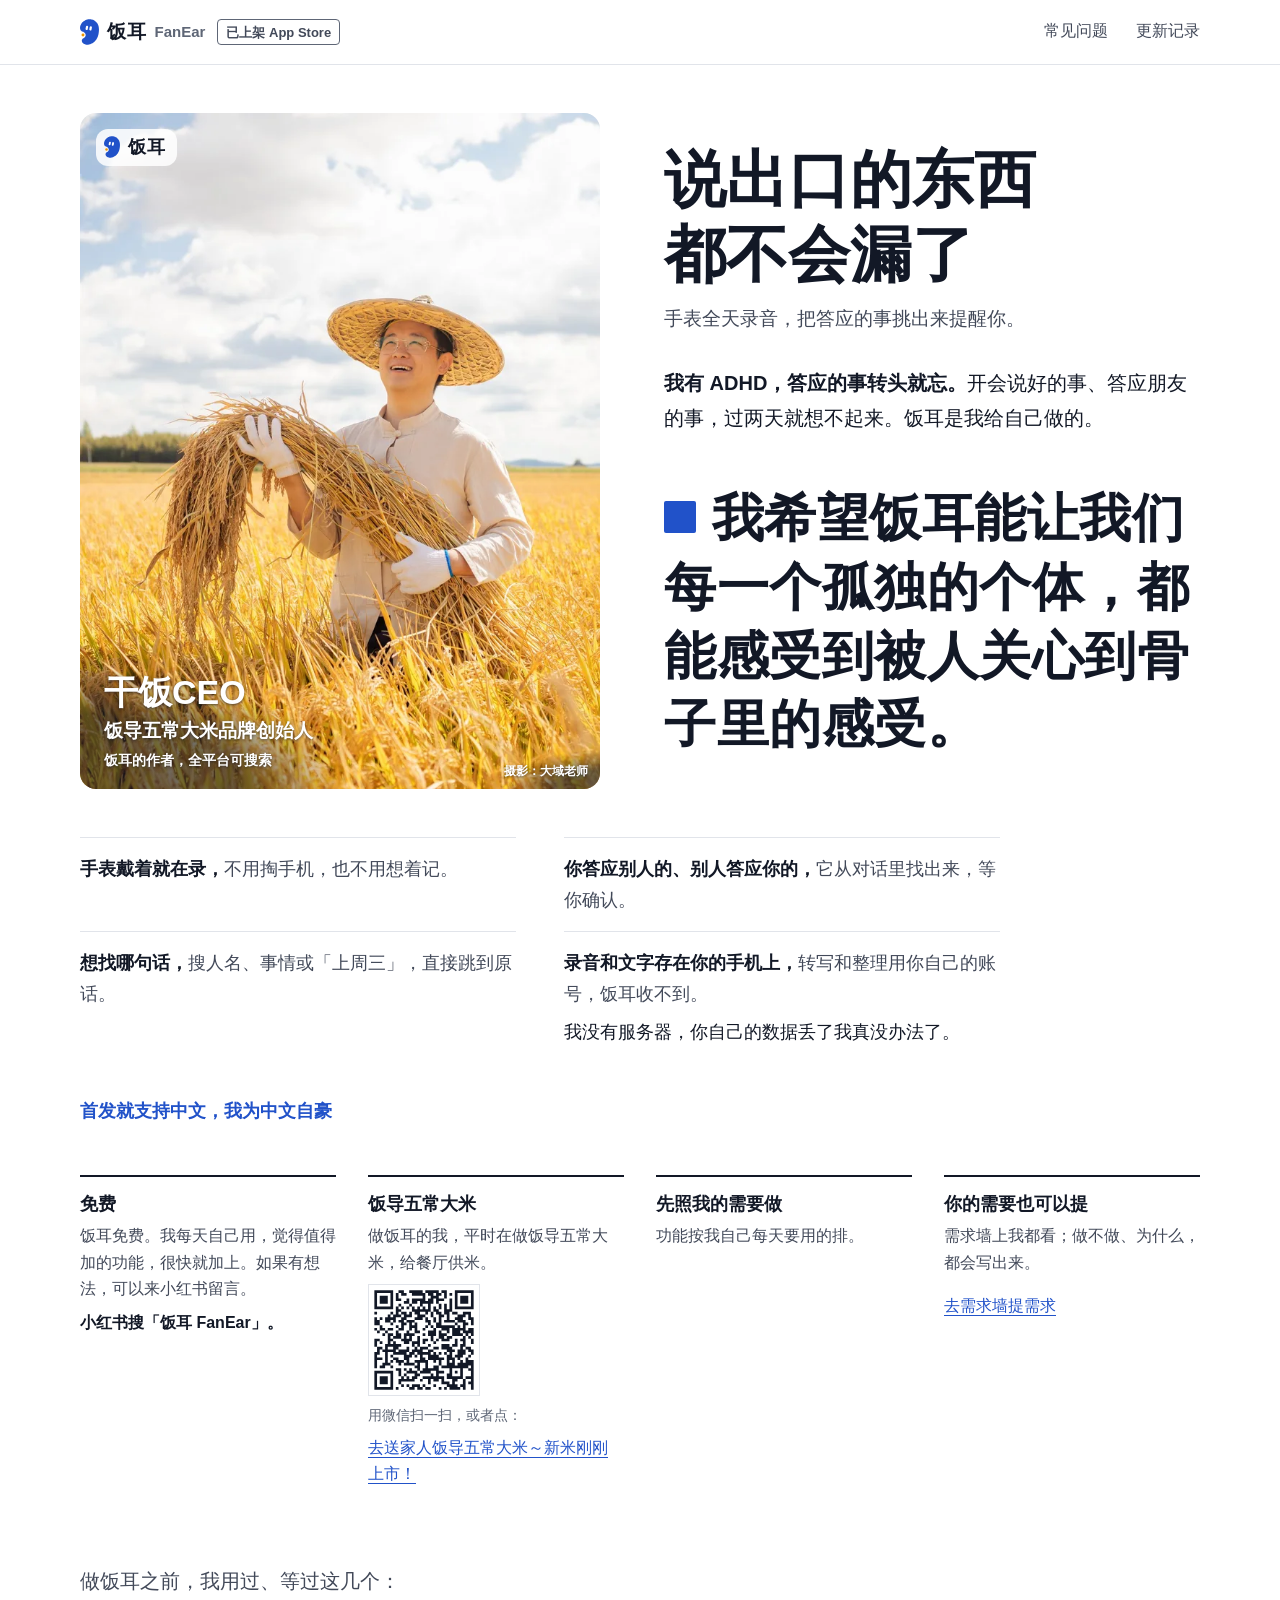
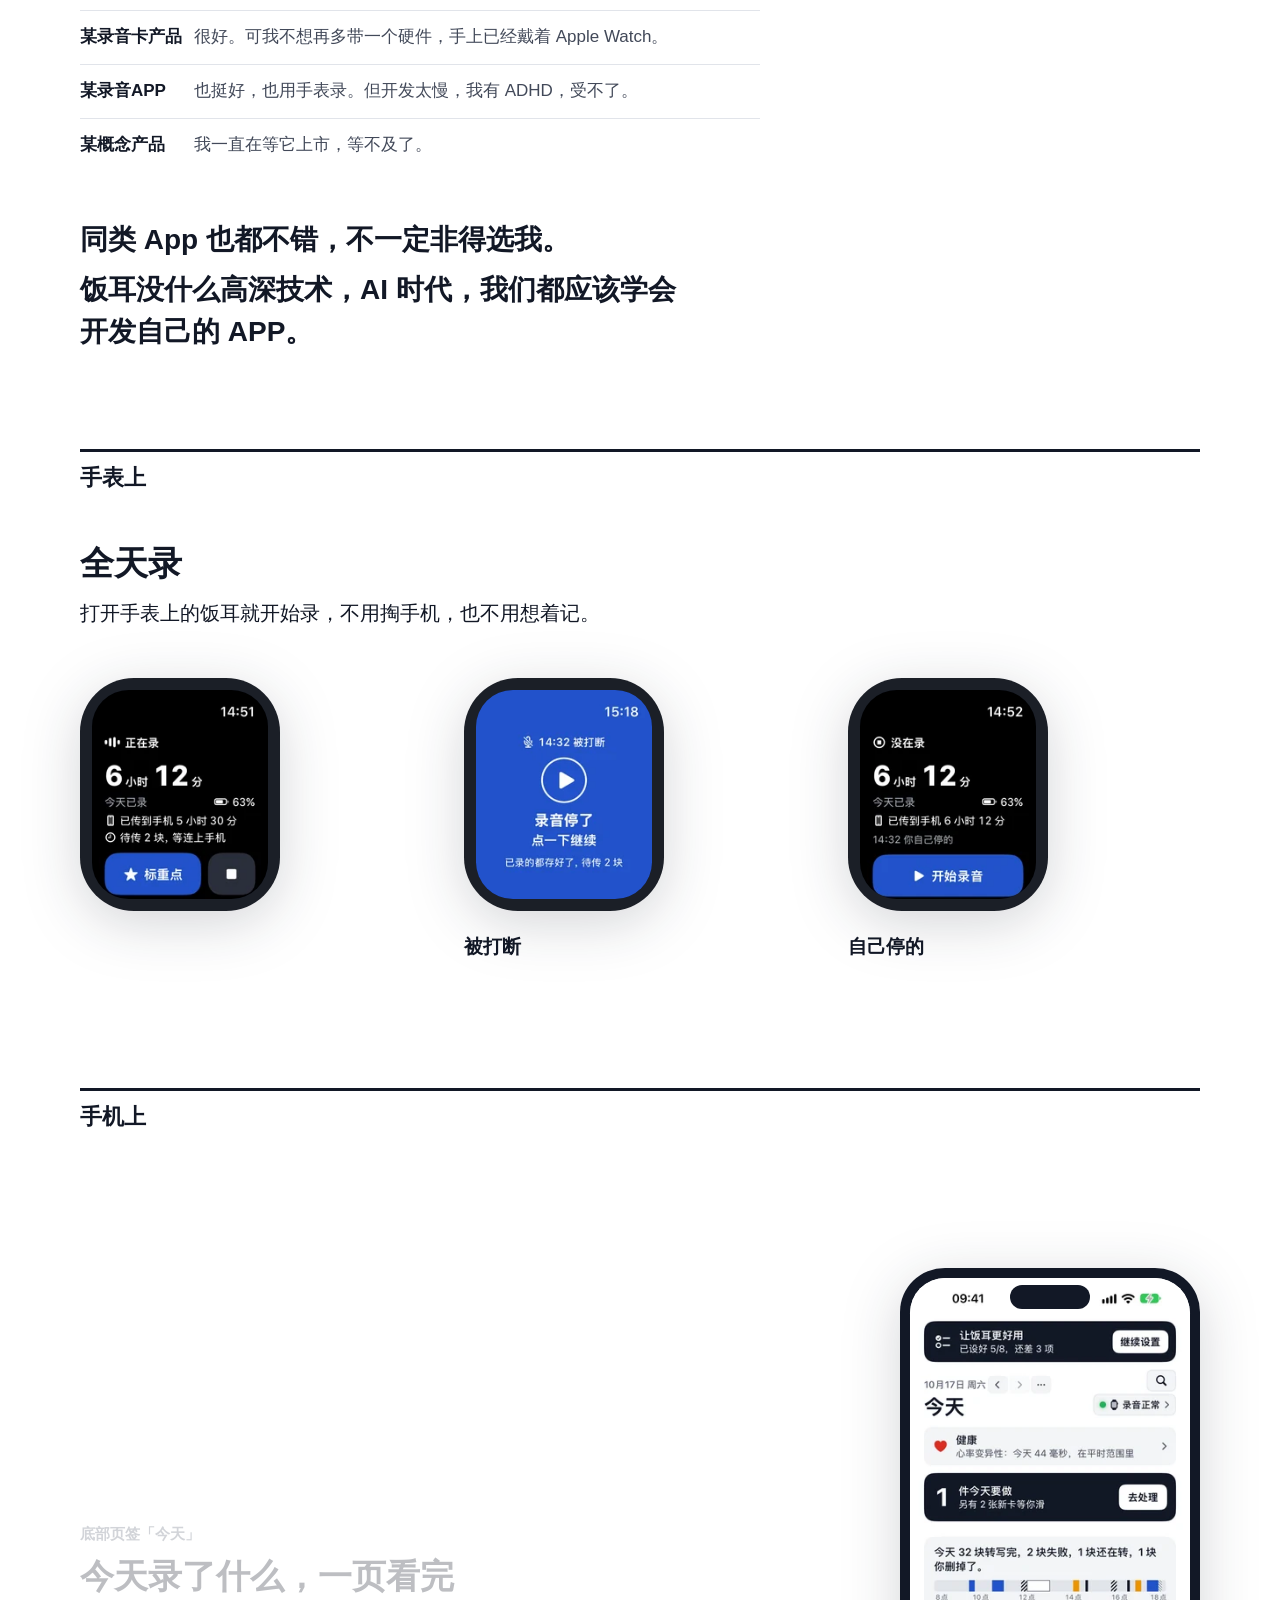
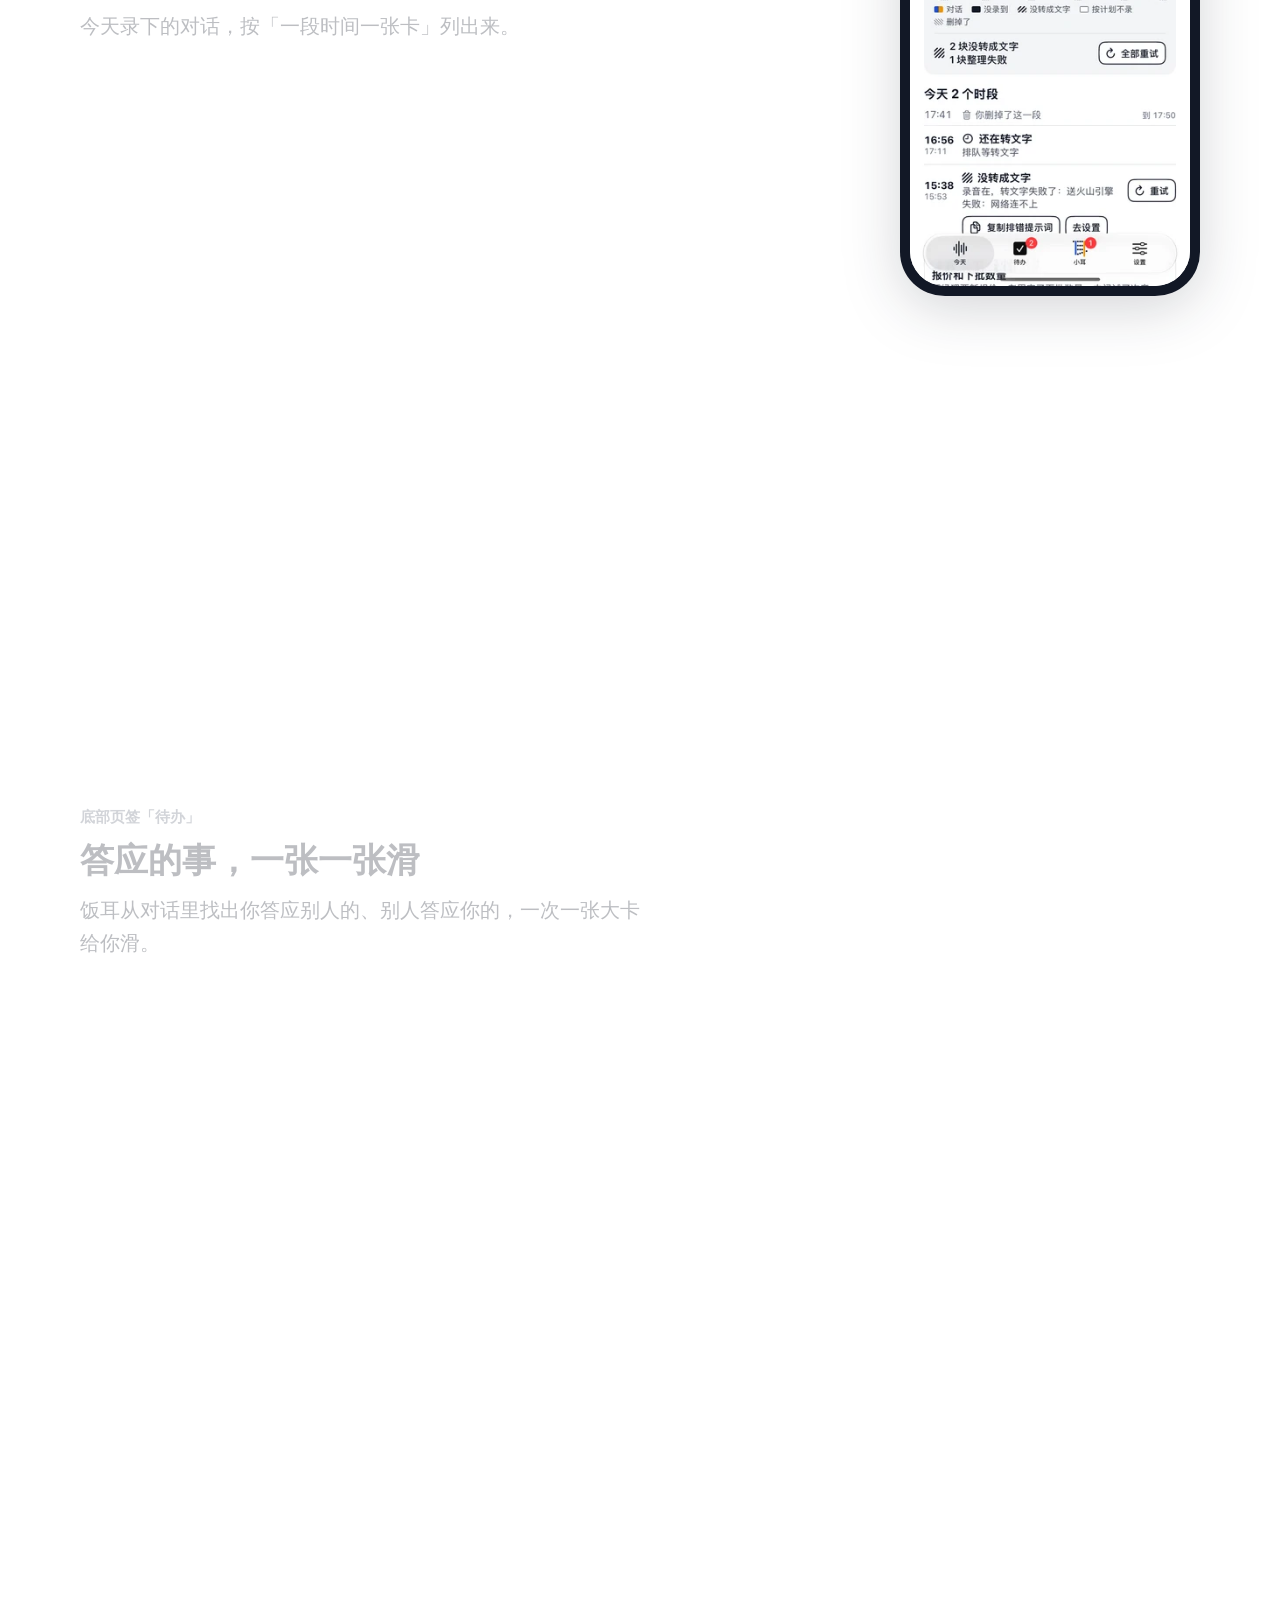
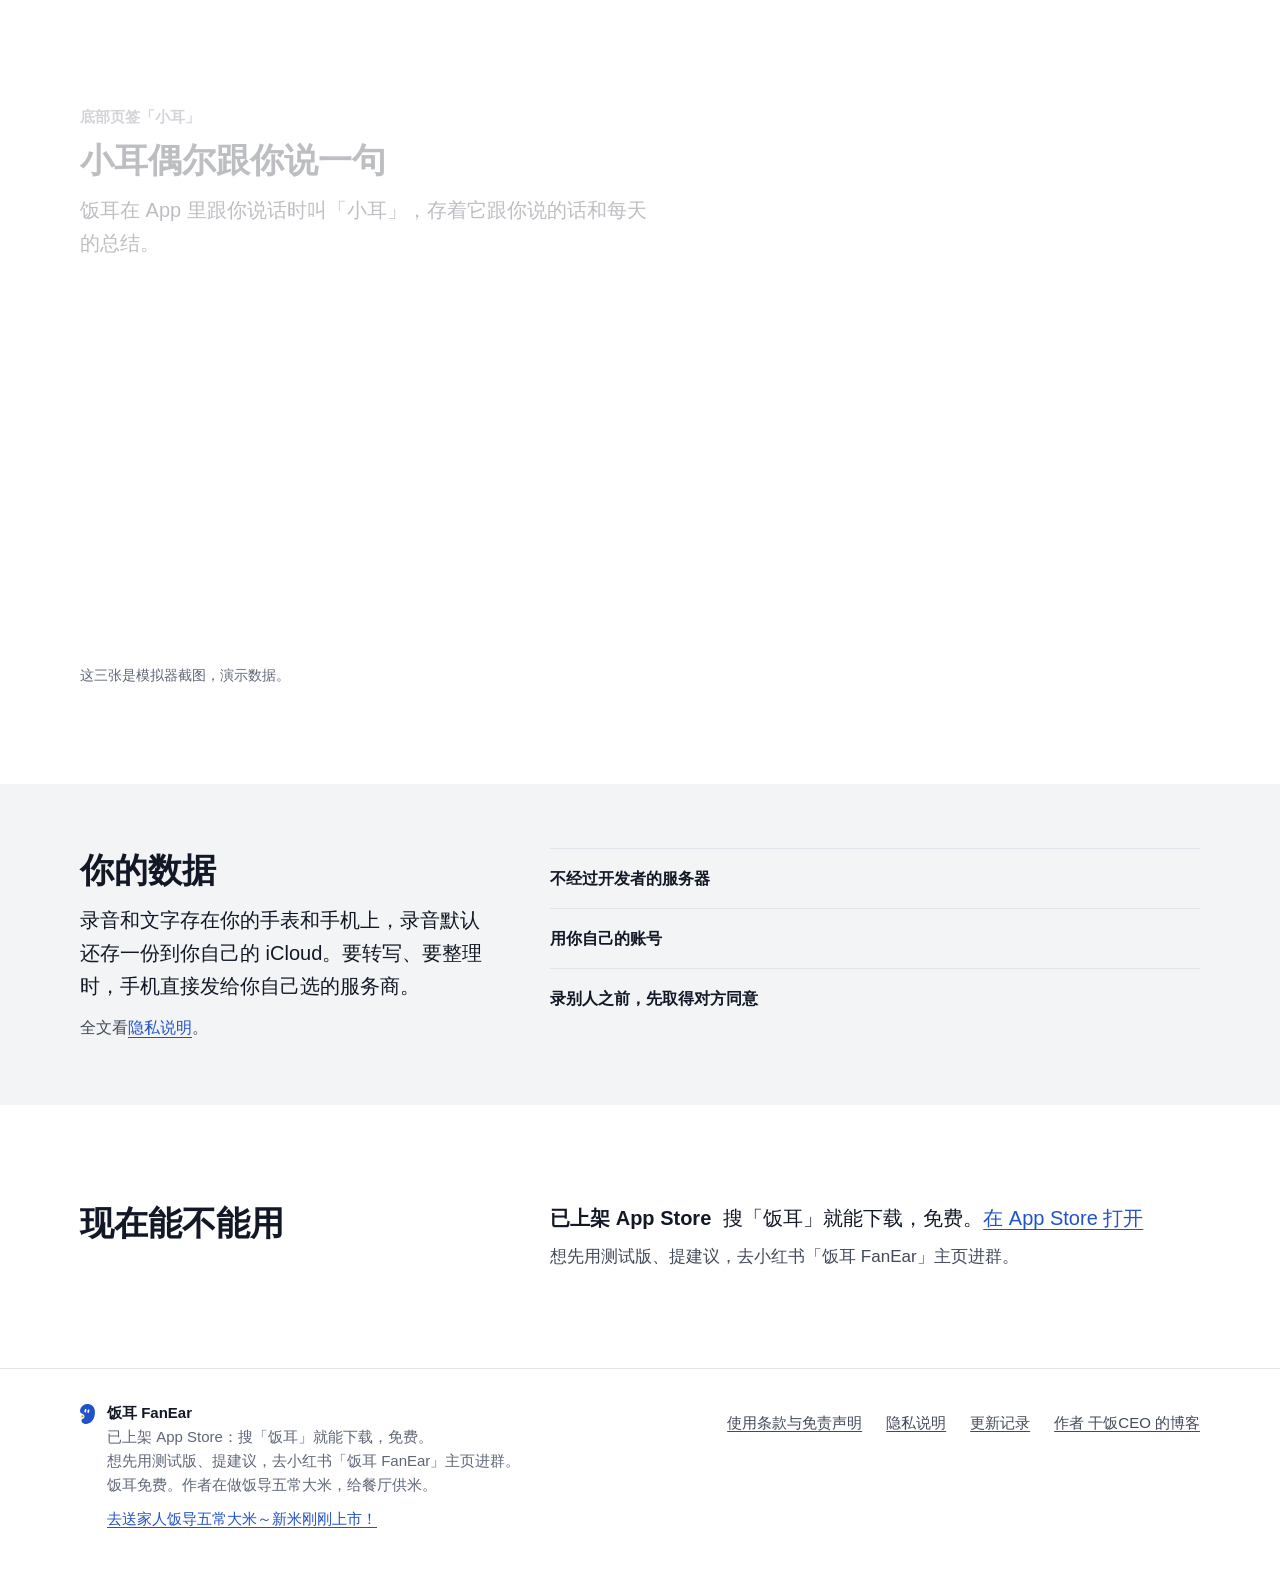
==== commit 47b6d923: "deploy: 构建自源码 7554c4d（更新记录到 2.0.2，条款第 32 版）" ====
--- a/index.html
+++ b/index.html
@@ -1 +1 @@
-<!DOCTYPE html><html lang="zh-CN"><head><meta charset="utf-8"><meta name="viewport" content="width=device-width, initial-scale=1"><title>饭耳 FanEar：手表全天录音，把答应的事挑出来提醒你。</title><meta name="description" content="我有 ADHD，饭耳是给自己做的：手表全天录音，把你答应别人的、别人答应你的挑出来，到点提醒。免费。"><link rel="canonical" href="https://fanear.fandao.dev/"><link rel="icon" href="/favicon.ico" sizes="48x48"><link rel="icon" href="/favicon.png" type="image/png"><link rel="apple-touch-icon" href="/apple-touch-icon.png"><meta name="theme-color" content="#ffffff"><meta property="og:type" content="website"><meta property="og:site_name" content="饭耳 FanEar"><meta property="og:title" content="饭耳 FanEar"><meta property="og:description" content="我有 ADHD，饭耳是给自己做的：手表全天录音，把你答应别人的、别人答应你的挑出来，到点提醒。免费。"><meta property="og:url" content="https://fanear.fandao.dev/"><meta property="og:image" content="https://fanear.fandao.dev/og-icon.png"><meta name="twitter:card" content="summary"><meta name="generator" content="Astro v7.3.7"><script type="application/ld+json">{"@context":"https://schema.org","@graph":[{"@type":"WebSite","@id":"https://fanear.fandao.dev/#website","url":"https://fanear.fandao.dev/","name":"饭耳 FanEar","inLanguage":"zh-CN"},{"@type":"MobileApplication","@id":"https://fanear.fandao.dev/#app","name":"饭耳","alternateName":"FanEar","description":"我有 ADHD，饭耳是给自己做的：手表全天录音，把你答应别人的、别人答应你的挑出来，到点提醒。免费。","url":"https://fanear.fandao.dev/","image":"https://fanear.fandao.dev/og-icon.png","operatingSystem":"iOS 17 以上，需要配对的 Apple Watch（watchOS 10 以上）","applicationCategory":"UtilitiesApplication","isAccessibleForFree":true,"offers":{"@type":"Offer","price":"0","priceCurrency":"CNY"},"installUrl":"https://apps.apple.com/cn/app/id6822574853","downloadUrl":"https://apps.apple.com/cn/app/id6822574853","sameAs":["https://apps.apple.com/cn/app/id6822574853","https://apps.apple.com/us/app/id6822574853"],"author":{"@type":"Person","name":"干饭CEO","url":"https://ceo.fandao.dev/"}}]}</script><link rel="stylesheet" href="/_astro/Base.Cnjp5-22.css"><link rel="stylesheet" href="/_astro/index.qcpSJvtX.css"></head><body><a class="skip-link" href="#main">跳到正文</a><header class="site-header" data-astro-cid-nen7h5rs><div class="header-inner" data-astro-cid-nen7h5rs><a class="brand" href="/" data-astro-cid-nen7h5rs><svg class="logo" width="24" height="26" viewBox="201 172 622 680" aria-hidden="true" focusable="false" data-astro-cid-f7espo7c><g class="logo-ink" data-astro-cid-f7espo7c><rect x="201" y="172" width="70" height="64" rx="16" data-astro-cid-f7espo7c></rect><rect x="385" y="172" width="70" height="64" rx="16" data-astro-cid-f7espo7c></rect><rect x="477" y="172" width="70" height="64" rx="16" data-astro-cid-f7espo7c></rect><rect x="569" y="172" width="70" height="64" rx="16" data-astro-cid-f7espo7c></rect><rect x="753" y="172" width="70" height="64" rx="16" data-astro-cid-f7espo7c></rect><rect x="385" y="344" width="70" height="64" rx="16" data-astro-cid-f7espo7c></rect><rect x="477" y="344" width="70" height="64" rx="16" data-astro-cid-f7espo7c></rect><rect x="569" y="344" width="70" height="64" rx="16" data-astro-cid-f7espo7c></rect><rect x="385" y="516" width="70" height="64" rx="16" data-astro-cid-f7espo7c></rect><rect x="477" y="516" width="70" height="64" rx="16" data-astro-cid-f7espo7c></rect><rect x="569" y="516" width="70" height="64" rx="16" data-astro-cid-f7espo7c></rect><rect x="385" y="712" width="70" height="64" rx="16" data-astro-cid-f7espo7c></rect><rect x="477" y="680" width="70" height="64" rx="16" data-astro-cid-f7espo7c></rect><rect x="569" y="648" width="70" height="64" rx="16" data-astro-cid-f7espo7c></rect><rect x="753" y="584" width="70" height="64" rx="16" data-astro-cid-f7espo7c></rect></g><rect class="logo-me" x="293" y="172" width="70" height="604" rx="16" data-astro-cid-f7espo7c></rect><rect class="logo-p1" x="661" y="172" width="70" height="680" rx="16" data-astro-cid-f7espo7c></rect></svg><span class="brand-name" data-astro-cid-nen7h5rs>饭耳</span><span class="brand-en" data-astro-cid-nen7h5rs>FanEar</span></a><a class="status" href="/changelog/" title="搜「饭耳」就能下载，免费。" data-astro-cid-nen7h5rs>已上架 App Store</a><nav class="site-nav" aria-label="栏目" data-astro-cid-nen7h5rs><a href="/faq/" data-astro-cid-nen7h5rs>常见问题</a><a href="/changelog/" data-astro-cid-nen7h5rs>更新记录</a></nav></div></header><main id="main" class="home" data-astro-cid-xa7uqt5p><section class="hero-b" aria-labelledby="h-b-name" data-astro-cid-nztzep3a><figure class="photo" data-astro-cid-nztzep3a><img src="/_astro/intro-hero.3pwo1Yvj_ZYE0Rw.webp" srcset="/_astro/intro-hero.3pwo1Yvj_xbTjO.webp 480w, /_astro/intro-hero.3pwo1Yvj_EvtgB.webp 720w, /_astro/intro-hero.3pwo1Yvj_1PmGuM.webp 960w, /_astro/intro-hero.3pwo1Yvj_ZYE0Rw.webp 1290w" alt="干饭CEO 在稻田里" sizes="(min-width: 960px) 520px, 100vw" loading="eager" fetchpriority="high" data-astro-cid-nztzep3a="true" decoding="async" data-astro-image="constrained" data-astro-image-fit="cover" data-astro-image-pos="center" width="1290" height="1677" class="photo-img"><h1 id="h-b-name" class="photo-badge" data-astro-cid-nztzep3a><svg class="logo" width="20" height="22" viewBox="201 172 622 680" aria-hidden="true" focusable="false" data-astro-cid-f7espo7c><g class="logo-ink" data-astro-cid-f7espo7c><rect x="201" y="172" width="70" height="64" rx="16" data-astro-cid-f7espo7c></rect><rect x="385" y="172" width="70" height="64" rx="16" data-astro-cid-f7espo7c></rect><rect x="477" y="172" width="70" height="64" rx="16" data-astro-cid-f7espo7c></rect><rect x="569" y="172" width="70" height="64" rx="16" data-astro-cid-f7espo7c></rect><rect x="753" y="172" width="70" height="64" rx="16" data-astro-cid-f7espo7c></rect><rect x="385" y="344" width="70" height="64" rx="16" data-astro-cid-f7espo7c></rect><rect x="477" y="344" width="70" height="64" rx="16" data-astro-cid-f7espo7c></rect><rect x="569" y="344" width="70" height="64" rx="16" data-astro-cid-f7espo7c></rect><rect x="385" y="516" width="70" height="64" rx="16" data-astro-cid-f7espo7c></rect><rect x="477" y="516" width="70" height="64" rx="16" data-astro-cid-f7espo7c></rect><rect x="569" y="516" width="70" height="64" rx="16" data-astro-cid-f7espo7c></rect><rect x="385" y="712" width="70" height="64" rx="16" data-astro-cid-f7espo7c></rect><rect x="477" y="680" width="70" height="64" rx="16" data-astro-cid-f7espo7c></rect><rect x="569" y="648" width="70" height="64" rx="16" data-astro-cid-f7espo7c></rect><rect x="753" y="584" width="70" height="64" rx="16" data-astro-cid-f7espo7c></rect></g><rect class="logo-me" x="293" y="172" width="70" height="604" rx="16" data-astro-cid-f7espo7c></rect><rect class="logo-p1" x="661" y="172" width="70" height="680" rx="16" data-astro-cid-f7espo7c></rect></svg><span data-astro-cid-nztzep3a>饭耳</span><span class="visually-hidden" data-astro-cid-nztzep3a>FanEar</span></h1><figcaption class="photo-author" data-astro-cid-nztzep3a><strong data-astro-cid-nztzep3a>干饭CEO</strong><span class="photo-title" data-astro-cid-nztzep3a>饭导五常大米品牌创始人</span><span class="photo-line" data-astro-cid-nztzep3a>饭耳的作者，全平台可搜索</span></figcaption><p class="photo-credit" data-astro-cid-nztzep3a>摄影：大域老师</p></figure><div class="hero-b-text" data-astro-cid-nztzep3a><div class="hero-slogan-block" data-astro-cid-nztzep3a><p class="hero-slogan" data-astro-cid-nztzep3a>说出口的东西都不会漏了</p><p class="hero-oneline" data-astro-cid-nztzep3a>手表全天录音，把答应的事挑出来提醒你。</p></div><div class="opening" data-astro-cid-inpi3r5t><p class="opening-origin" data-astro-cid-inpi3r5t><strong data-astro-cid-inpi3r5t>我有 ADHD，答应的事转头就忘。</strong>开会说好的事、答应朋友的事，过两天就想不起来。饭耳是我给自己做的。</p><p class="opening-wish" data-astro-cid-inpi3r5t><span class="who who-me" aria-hidden="true" data-astro-cid-inpi3r5t></span>我希望饭耳能让我们每一个孤独的个体，都能感受到被人关心到骨子里的感受。</p></div></div></section><section class="why" aria-labelledby="h-why" data-astro-cid-nwktezpe><h2 id="h-why" class="visually-hidden" data-astro-cid-nwktezpe>我为什么做饭耳</h2><ul class="why-points" data-astro-cid-nwktezpe><li data-astro-cid-nwktezpe><strong data-astro-cid-nwktezpe>手表戴着就在录，</strong>不用掏手机，也不用想着记。</li><li data-astro-cid-nwktezpe><strong data-astro-cid-nwktezpe>你答应别人的、别人答应你的，</strong>它从对话里找出来，等你确认。</li><li data-astro-cid-nwktezpe><strong data-astro-cid-nwktezpe>想找哪句话，</strong>搜人名、事情或「上周三」，直接跳到原话。</li><li data-astro-cid-nwktezpe><strong data-astro-cid-nwktezpe>录音和文字存在你的手机上，</strong>转写和整理用你自己的账号，饭耳收不到。<span class="why-note" data-astro-cid-nwktezpe>我没有服务器，你自己的数据丢了我真没办法了。</span></li></ul><p class="why-tagline" data-astro-cid-nwktezpe>首发就支持中文，我为中文自豪</p><dl class="why-terms" data-astro-cid-nwktezpe><div data-astro-cid-nwktezpe><dt data-astro-cid-nwktezpe>免费</dt><dd data-astro-cid-nwktezpe>饭耳免费。我每天自己用，觉得值得加的功能，很快就加上。如果有想法，可以来小红书留言。<span class="why-xhs" data-astro-cid-nwktezpe>小红书搜「饭耳 FanEar」。</span></dd></div><div data-astro-cid-nwktezpe><dt data-astro-cid-nwktezpe>饭导五常大米</dt><dd data-astro-cid-nwktezpe>做饭耳的我，平时在做饭导五常大米，给餐厅供米。<div class="why-shop" data-astro-cid-nwktezpe><img class="why-shop-qr" src="/shop-qr.svg" width="112" height="112" alt="微信扫码，进饭导五常大米的微信小店" loading="lazy" data-astro-cid-nwktezpe><span class="why-shop-hint" data-astro-cid-nwktezpe>用微信扫一扫，或者点：</span><a href="https://store.weixin.qq.com/shop/b/rKLGUz4XqmFKlfA?entrance_id=h5" data-astro-cid-nwktezpe>去送家人饭导五常大米～新米刚刚上市！</a></div></dd></div><div data-astro-cid-nwktezpe><dt data-astro-cid-nwktezpe>先照我的需要做</dt><dd data-astro-cid-nwktezpe>功能按我自己每天要用的排。</dd></div><div data-astro-cid-nwktezpe><dt data-astro-cid-nwktezpe>你的需要也可以提</dt><dd data-astro-cid-nwktezpe>需求墙上我都看；做不做、为什么，都会写出来。<div class="why-wish" data-astro-cid-nwktezpe><a href="https://wish.fanear.fandao.dev" data-astro-cid-nwktezpe>去需求墙提需求</a></div></dd></div></dl><p class="why-lead" data-astro-cid-nwktezpe>做饭耳之前，我用过、等过这几个：</p><dl class="why-others" data-astro-cid-nwktezpe><div data-astro-cid-nwktezpe><dt data-astro-cid-nwktezpe>某录音卡产品</dt><dd data-astro-cid-nwktezpe>很好。可我不想再多带一个硬件，手上已经戴着 Apple Watch。</dd></div><div data-astro-cid-nwktezpe><dt data-astro-cid-nwktezpe>某录音APP</dt><dd data-astro-cid-nwktezpe>也挺好，也用手表录。但开发太慢，我有 ADHD，受不了。</dd></div><div data-astro-cid-nwktezpe><dt data-astro-cid-nwktezpe>某概念产品</dt><dd data-astro-cid-nwktezpe>我一直在等它上市，等不及了。</dd></div></dl><p class="why-close" data-astro-cid-nwktezpe><span data-astro-cid-nwktezpe>同类 App 也都不错，不一定非得选我。</span><span data-astro-cid-nwktezpe>饭耳没什么高深技术，AI 时代，我们都应该学会开发自己的 APP。</span></p></section><div class="group" data-astro-cid-xa7uqt5p><h2 data-astro-cid-xa7uqt5p>手表上</h2></div><section class="watch" aria-labelledby="h-c-record" data-astro-cid-mrfkj4jl><div class="watch-head" data-astro-cid-mrfkj4jl><h3 id="h-c-record" data-astro-cid-mrfkj4jl>全天录</h3><p class="watch-lead" data-astro-cid-mrfkj4jl>打开手表上的饭耳就开始录，不用掏手机，也不用想着记。</p></div><ul class="states" data-astro-cid-mrfkj4jl><li data-astro-cid-mrfkj4jl><figure class="shot shot-watch" data-astro-cid-aatdr2li><div class="shot-frame" data-astro-cid-aatdr2li><div class="shot-screen" data-astro-cid-aatdr2li><div class="shot-layer" data-shot="watchRecording" data-astro-cid-aatdr2li><img src="/_astro/watch-recording.BE-OQizN_ADKqm.webp" srcset="/_astro/watch-recording.BE-OQizN_Z1P5IBW.webp 200w, /_astro/watch-recording.BE-OQizN_Z2arnUc.webp 300w, /_astro/watch-recording.BE-OQizN_ADKqm.webp 416w" alt="手表正在录音" sizes="(min-width: 768px) 200px, 34vw" loading="lazy" data-astro-cid-aatdr2li="true" decoding="async" data-astro-image="constrained" data-astro-image-fit="cover" data-astro-image-pos="center" width="416" height="496"></div></div></div></figure><div class="state-text" data-astro-cid-mrfkj4jl><h4 data-astro-cid-mrfkj4jl>正在录</h4></div></li><li data-astro-cid-mrfkj4jl><figure class="shot shot-watch" data-astro-cid-aatdr2li><div class="shot-frame" data-astro-cid-aatdr2li><div class="shot-screen" data-astro-cid-aatdr2li><div class="shot-layer" data-shot="watchInterrupted" data-astro-cid-aatdr2li><img src="/_astro/watch-interrupted.5VYVbsaG_11KK8g.webp" srcset="/_astro/watch-interrupted.5VYVbsaG_Z1aCr3Q.webp 200w, /_astro/watch-interrupted.5VYVbsaG_1HiPtp.webp 300w, /_astro/watch-interrupted.5VYVbsaG_11KK8g.webp 416w" alt="手表录音被打断" sizes="(min-width: 768px) 200px, 34vw" loading="lazy" data-astro-cid-aatdr2li="true" decoding="async" data-astro-image="constrained" data-astro-image-fit="cover" data-astro-image-pos="center" width="416" height="496"></div></div></div></figure><div class="state-text" data-astro-cid-mrfkj4jl><h4 data-astro-cid-mrfkj4jl>被打断</h4></div></li><li data-astro-cid-mrfkj4jl><figure class="shot shot-watch" data-astro-cid-aatdr2li><div class="shot-frame" data-astro-cid-aatdr2li><div class="shot-screen" data-astro-cid-aatdr2li><div class="shot-layer" data-shot="watchStopped" data-astro-cid-aatdr2li><img src="/_astro/watch-stopped.BChZI0yt_Z1PiACv.webp" srcset="/_astro/watch-stopped.BChZI0yt_1FGOS.webp 200w, /_astro/watch-stopped.BChZI0yt_Z1uuFxn.webp 300w, /_astro/watch-stopped.BChZI0yt_Z1PiACv.webp 416w" alt="手表停了录音" sizes="(min-width: 768px) 200px, 34vw" loading="lazy" data-astro-cid-aatdr2li="true" decoding="async" data-astro-image="constrained" data-astro-image-fit="cover" data-astro-image-pos="center" width="416" height="496"></div></div></div></figure><div class="state-text" data-astro-cid-mrfkj4jl><h4 data-astro-cid-mrfkj4jl>自己停的</h4></div></li></ul></section><div class="group group-phone" data-astro-cid-xa7uqt5p><h2 data-astro-cid-xa7uqt5p>手机上</h2></div><div class="story" data-astro-cid-xa7uqt5p><section class="chapter" aria-labelledby="h-tab-today" data-astro-cid-3sa3nr35><div class="chapter-text" data-astro-cid-3sa3nr35><p class="chapter-screen" data-astro-cid-3sa3nr35>底部页签「今天」</p><h3 id="h-tab-today" data-astro-cid-3sa3nr35>今天录了什么，一页看完</h3><p class="chapter-lead" data-astro-cid-3sa3nr35>今天录下的对话，按「一段时间一张卡」列出来。</p></div><div class="chapter-figure" data-astro-cid-3sa3nr35><figure class="shot shot-phone" data-astro-cid-aatdr2li><div class="shot-frame" data-astro-cid-aatdr2li><div class="shot-screen" data-astro-cid-aatdr2li><div class="shot-layer" data-shot="today" data-astro-cid-aatdr2li><img src="/_astro/phone-today.BLyEcVie_ZtAvnp.webp" srcset="/_astro/phone-today.BLyEcVie_Z2oBrQ3.webp 320w, /_astro/phone-today.BLyEcVie_1kCGeh.webp 480w, /_astro/phone-today.BLyEcVie_ZJ4SIz.webp 640w, /_astro/phone-today.BLyEcVie_1cSEEi.webp 960w" alt="手机上的「今天」页（演示数据）" sizes="(min-width: 1100px) 300px, (min-width: 768px) 280px, 64vw" loading="lazy" data-astro-cid-aatdr2li="true" decoding="async" data-astro-image="constrained" data-astro-image-fit="cover" data-astro-image-pos="center" width="1320" height="2868"></div><span class="shot-island" aria-hidden="true" data-astro-cid-aatdr2li></span></div></div></figure></div></section><section class="chapter chapter-flip" aria-labelledby="h-tab-todo" data-astro-cid-3sa3nr35><div class="chapter-text" data-astro-cid-3sa3nr35><p class="chapter-screen" data-astro-cid-3sa3nr35>底部页签「待办」</p><h3 id="h-tab-todo" data-astro-cid-3sa3nr35>答应的事，一张一张滑</h3><p class="chapter-lead" data-astro-cid-3sa3nr35>饭耳从对话里找出你答应别人的、别人答应你的，一次一张大卡给你滑。</p></div><div class="chapter-figure" data-astro-cid-3sa3nr35><figure class="shot shot-phone" data-astro-cid-aatdr2li><div class="shot-frame" data-astro-cid-aatdr2li><div class="shot-screen" data-astro-cid-aatdr2li><div class="shot-layer" data-shot="todoDeck" data-astro-cid-aatdr2li><img src="/_astro/phone-todo-deck.BuCoqokC_ZuPaQi.webp" srcset="/_astro/phone-todo-deck.BuCoqokC_1kfQVD.webp 320w, /_astro/phone-todo-deck.BuCoqokC_299y1i.webp 480w, /_astro/phone-todo-deck.BuCoqokC_1FFYf9.webp 640w, /_astro/phone-todo-deck.BuCoqokC_Z27AGov.webp 960w" alt="「待办」里的一张大卡（演示数据）" sizes="(min-width: 1100px) 300px, (min-width: 768px) 280px, 64vw" loading="lazy" data-astro-cid-aatdr2li="true" decoding="async" data-astro-image="constrained" data-astro-image-fit="cover" data-astro-image-pos="center" width="1320" height="2868"><div class="sm sm-todo" data-shot-motion="todoDeck" aria-hidden="true"><div class="sm-box sm-floor" style="--l:16;--t:122;--w:408;--h:717"></div><div class="sm-box sm-b" style="--l:16;--t:122;--w:408;--h:717;--in:1.6666666666666667"><img src="/_astro/phone-todo-deck-next.e2oZWAcJ_Z1Ir03E.webp" srcset="/_astro/phone-todo-deck-next.e2oZWAcJ_Z1ugJGf.webp 320w, /_astro/phone-todo-deck-next.e2oZWAcJ_Z1iGJw.webp 480w, /_astro/phone-todo-deck-next.e2oZWAcJ_Z1CBOia.webp 640w, /_astro/phone-todo-deck-next.e2oZWAcJ_Z1f72cI.webp 960w" alt sizes="(min-width: 1100px) 300px, (min-width: 768px) 280px, 64vw" loading="lazy" decoding="async" data-astro-image="constrained" data-astro-image-fit="cover" data-astro-image-pos="center" width="1214" height="2141"><span class="sm-b-edge"></span></div><div class="sm-box sm-a" style="--l:15;--t:121;--w:410;--h:719"><div class="sm-crop sm-fill"><img src="/_astro/phone-todo-deck.BuCoqokC_ZuPaQi.webp" srcset="/_astro/phone-todo-deck.BuCoqokC_1kfQVD.webp 320w, /_astro/phone-todo-deck.BuCoqokC_299y1i.webp 480w, /_astro/phone-todo-deck.BuCoqokC_1FFYf9.webp 640w, /_astro/phone-todo-deck.BuCoqokC_Z27AGov.webp 960w" alt sizes="(min-width: 1100px) 300px, (min-width: 768px) 280px, 64vw" loading="lazy" decoding="async" data-astro-image="constrained" data-astro-image-fit="cover" data-astro-image-pos="center" width="1320" height="2868"></div><span class="sm-tint sm-tint-done"></span><span class="sm-tint sm-tint-later"></span><svg class="sm-label sm-label-done" viewBox="-1 -1 410 719"><g transform="translate(204 337)"><circle r="28" fill="currentColor"></circle><path d="M-13 1 L-4 10 L13 -9" class="sm-cut"></path></g><text x="204" y="413" class="sm-big">做完了 / 不用做</text><text x="204" y="448" class="sm-small">不再提醒</text></svg><svg class="sm-label sm-label-later" viewBox="-1 -1 410 719"><g transform="translate(204 337)"><circle r="28" fill="currentColor"></circle><path d="M0 -15 V0 H11" class="sm-cut"></path></g><text x="204" y="413" class="sm-big">要做</text><text x="204" y="448" class="sm-small">稍后提醒</text></svg><span class="sm-touch" style="--tx:205;--ty:591"></span></div></div><script type="module">var e=[...document.querySelectorAll(`[data-shot-motion]`)],t=window.matchMedia(`(prefers-reduced-motion: reduce)`),n=`IntersectionObserver`in window&&`registerProperty`in CSS&&CSS.supports(`width`,`1cqw`);if(e.length&&n){let n=new Map;for(let t of e){let e=t.closest(`.story-pin`)?document.querySelector(`.chapter [data-shot="${t.dataset.shotMotion}"]`)?.closest(`.chapter`):t.closest(`.shot`);e&&n.set(e,[...n.get(e)??[],t])}let r=async(e,n)=>{e.classList.remove(`is-playing`),n&&!t.matches&&(await Promise.all([...e.querySelectorAll(`img`)].map(e=>e.decode().catch(()=>void 0))),e.dataset.seen===`in`&&(e.offsetWidth,e.classList.add(`is-playing`)))},i=new IntersectionObserver(e=>{for(let t of e)for(let e of n.get(t.target)??[])e.dataset.seen=t.isIntersecting?`in`:`out`,r(e,t.isIntersecting)},{rootMargin:`-30% 0px -30% 0px`});for(let e of n.keys())i.observe(e);t.addEventListener(`change`,()=>{for(let t of e)r(t,t.dataset.seen===`in`)})}</script></div><span class="shot-island" aria-hidden="true" data-astro-cid-aatdr2li></span></div></div></figure></div></section><section class="chapter" aria-labelledby="h-tab-xiaoer" data-astro-cid-3sa3nr35><div class="chapter-text" data-astro-cid-3sa3nr35><p class="chapter-screen" data-astro-cid-3sa3nr35>底部页签「小耳」</p><h3 id="h-tab-xiaoer" data-astro-cid-3sa3nr35>小耳偶尔跟你说一句</h3><p class="chapter-lead" data-astro-cid-3sa3nr35>饭耳在 App 里跟你说话时叫「小耳」，存着它跟你说的话和每天的总结。</p></div><div class="chapter-figure" data-astro-cid-3sa3nr35><figure class="shot shot-phone" data-astro-cid-aatdr2li><div class="shot-frame" data-astro-cid-aatdr2li><div class="shot-screen" data-astro-cid-aatdr2li><div class="shot-layer" data-shot="care" data-astro-cid-aatdr2li><img src="/_astro/phone-care.B0QsS-md_Z14f7yx.webp" srcset="/_astro/phone-care.B0QsS-md_QaqhE.webp 320w, /_astro/phone-care.B0QsS-md_1mwREe.webp 480w, /_astro/phone-care.B0QsS-md_Z2mHdgY.webp 640w, /_astro/phone-care.B0QsS-md_27gR10.webp 960w" alt="「小耳说过的话」页（演示数据）" sizes="(min-width: 1100px) 300px, (min-width: 768px) 280px, 64vw" loading="lazy" data-astro-cid-aatdr2li="true" decoding="async" data-astro-image="constrained" data-astro-image-fit="cover" data-astro-image-pos="center" width="1320" height="2868"><div class="sm sm-care" data-shot-motion="care" aria-hidden="true"><div class="sm-box sm-floor sm-after" style="--l:0;--t:312.66999999999996;--w:440;--h:956"></div><div class="sm-box sm-care-card" style="--l:0;--t:0;--w:440;--h:956"><div class="sm-box sm-crop" style="--l:0;--t:310;--w:440;--h:204"><img src="/_astro/phone-care.B0QsS-md_Z14f7yx.webp" srcset="/_astro/phone-care.B0QsS-md_QaqhE.webp 320w, /_astro/phone-care.B0QsS-md_1mwREe.webp 480w, /_astro/phone-care.B0QsS-md_Z2mHdgY.webp 640w, /_astro/phone-care.B0QsS-md_27gR10.webp 960w" alt sizes="(min-width: 1100px) 300px, (min-width: 768px) 280px, 64vw" loading="lazy" decoding="async" data-astro-image="constrained" data-astro-image-fit="cover" data-astro-image-pos="center" width="1320" height="2868"></div><span class="sm-box sm-veil" style="--l:92;--t:441.34000000000003;--w:306.33;--h:52.67"></span><span class="sm-box sm-eraser" style="--l:43;--t:442.67;--w:50;--h:50"></span><span class="sm-box sm-slide" style="--l:44;--t:443.67;--w:48;--h:48"></span><svg class="sm-box sm-done" style="--l:0;--t:0;--w:440;--h:956" viewBox="0 0 440 956"><text x="243" y="475.5" class="sm-title">好，明天中午出去走走</text></svg><div class="sm-box sm-knob" style="--l:44;--t:443.67;--w:48;--h:48"><div class="sm-crop sm-fill"><img src="/_astro/phone-care.B0QsS-md_Z14f7yx.webp" srcset="/_astro/phone-care.B0QsS-md_QaqhE.webp 320w, /_astro/phone-care.B0QsS-md_1mwREe.webp 480w, /_astro/phone-care.B0QsS-md_Z2mHdgY.webp 640w, /_astro/phone-care.B0QsS-md_27gR10.webp 960w" alt sizes="(min-width: 1100px) 300px, (min-width: 768px) 280px, 64vw" loading="lazy" decoding="async" data-astro-image="constrained" data-astro-image-fit="cover" data-astro-image-pos="center" width="1320" height="2868"></div><svg class="sm-fill sm-done sm-knob-done" viewBox="0 0 48 48"><path d="M16 24.5 L21.5 30 L32 18.5"></path></svg><span class="sm-touch" style="--tx:24;--ty:24"></span></div></div><div class="sm-box sm-care-below" style="--l:0;--t:0;--w:440;--h:956"><svg class="sm-box sm-after" style="--l:0;--t:0;--w:440;--h:1157.33" viewBox="0 0 440 1157.33"><text x="22" y="985.9" class="sm-meta">以前的</text><g><rect x="22" y="1003" width="193" height="173" rx="14" class="sm-tile"></rect><text x="34" y="1026.5" class="sm-meta">昨天 18:20</text><path d="M197 1017 l5 4.5 l-5 4.5" class="sm-chevron"></path><text x="34" y="1053" class="sm-line">上午你说「腰又有点酸」，</text><text x="34" y="1074" class="sm-line">这 3 天你每天只走了</text><text x="34" y="1095" class="sm-line">3000 多步，平时一天有</text><text x="34" y="1116" class="sm-line">8000 步。晚上出去走</text><text x="34" y="1137" class="sm-line">一圈？</text><path d="M35 1156.8 l5.5 -5 v3 c5 0 8 2 8 7.5 c-1.6 -2.8 -4 -4 -8 -4 v3 z" class="sm-reply-icon"></path><text x="53" y="1161.3" class="sm-reply">你回：好，吃完饭就去</text></g><g><rect x="225" y="1003" width="193" height="173" rx="14" class="sm-tile"></rect><text x="237" y="1026.5" class="sm-meta">10月15日的总结</text><path d="M400 1017 l5 4.5 l-5 4.5" class="sm-chevron"></path><text x="237" y="1053" class="sm-line">中午你出去走了 25 分钟，</text><text x="237" y="1074" class="sm-line">晒到了这周最多的一次</text><text x="237" y="1095" class="sm-line">太阳。</text><text x="237" y="1116" class="sm-line">晚上你说「今天效率挺</text><text x="237" y="1137" class="sm-line">高」，6 场对话里有 4 场…</text><path d="M238 1156.8 l5.5 -5 v3 c5 0 8 2 8 7.5 c-1.6 -2.8 -4 -4 -8 -4 v3 z" class="sm-reply-icon"></path><text x="256" y="1161.3" class="sm-reply">你回：晚安小耳</text></g></svg><div class="sm-box sm-crop" style="--l:0;--t:514;--w:440;--h:354"><img src="/_astro/phone-care.B0QsS-md_Z14f7yx.webp" srcset="/_astro/phone-care.B0QsS-md_QaqhE.webp 320w, /_astro/phone-care.B0QsS-md_1mwREe.webp 480w, /_astro/phone-care.B0QsS-md_Z2mHdgY.webp 640w, /_astro/phone-care.B0QsS-md_27gR10.webp 960w" alt sizes="(min-width: 1100px) 300px, (min-width: 768px) 280px, 64vw" loading="lazy" decoding="async" data-astro-image="constrained" data-astro-image-fit="cover" data-astro-image-pos="center" width="1320" height="2868"></div><div class="sm-box sm-crop sm-stretch sm-after" style="--l:0;--t:866;--w:440;--h:12.330000000000041;--st:865;--k:1.7614285714285773"><img src="/_astro/phone-care.B0QsS-md_Z14f7yx.webp" srcset="/_astro/phone-care.B0QsS-md_QaqhE.webp 320w, /_astro/phone-care.B0QsS-md_1mwREe.webp 480w, /_astro/phone-care.B0QsS-md_Z2mHdgY.webp 640w, /_astro/phone-care.B0QsS-md_27gR10.webp 960w" alt sizes="(min-width: 1100px) 300px, (min-width: 768px) 280px, 64vw" loading="lazy" decoding="async" data-astro-image="constrained" data-astro-image-fit="cover" data-astro-image-pos="center" width="1320" height="2868"></div><div class="sm-box sm-crop sm-after" style="--l:0;--t:878.33;--w:440;--h:76.33;--st:437.67"><img src="/_astro/phone-care.B0QsS-md_Z14f7yx.webp" srcset="/_astro/phone-care.B0QsS-md_QaqhE.webp 320w, /_astro/phone-care.B0QsS-md_1mwREe.webp 480w, /_astro/phone-care.B0QsS-md_Z2mHdgY.webp 640w, /_astro/phone-care.B0QsS-md_27gR10.webp 960w" alt sizes="(min-width: 1100px) 300px, (min-width: 768px) 280px, 64vw" loading="lazy" decoding="async" data-astro-image="constrained" data-astro-image-fit="cover" data-astro-image-pos="center" width="1320" height="2868"></div><svg class="sm-box sm-after" style="--l:0;--t:0;--w:440;--h:1157.33" viewBox="0 0 440 1157.33"><rect x="94" y="884.33" width="302" height="48" class="sm-tile"></rect><text x="243" y="916.1600000000001" class="sm-title sm-title-ink">好的，我下次一定早睡</text><text x="40" y="862" class="sm-todo-line"></text></svg></div><div class="sm-box sm-crop sm-tabbar" style="--l:20;--t:872;--w:400;--h:64"><img src="/_astro/phone-care.B0QsS-md_Z14f7yx.webp" srcset="/_astro/phone-care.B0QsS-md_QaqhE.webp 320w, /_astro/phone-care.B0QsS-md_1mwREe.webp 480w, /_astro/phone-care.B0QsS-md_Z2mHdgY.webp 640w, /_astro/phone-care.B0QsS-md_27gR10.webp 960w" alt sizes="(min-width: 1100px) 300px, (min-width: 768px) 280px, 64vw" loading="lazy" decoding="async" data-astro-image="constrained" data-astro-image-fit="cover" data-astro-image-pos="center" width="1320" height="2868"></div></div></div><span class="shot-island" aria-hidden="true" data-astro-cid-aatdr2li></span></div></div></figure></div></section><div class="story-phone" data-astro-cid-xa7uqt5p><div class="story-pin" data-astro-cid-xa7uqt5p><figure class="shot shot-phone story-shot" data-astro-cid-aatdr2li><div class="shot-frame" data-astro-cid-aatdr2li><div class="shot-screen" data-astro-cid-aatdr2li><div class="shot-layer" data-shot="today" data-astro-cid-aatdr2li><img src="/_astro/phone-today.BLyEcVie_ZtAvnp.webp" srcset="/_astro/phone-today.BLyEcVie_Z2oBrQ3.webp 320w, /_astro/phone-today.BLyEcVie_1kCGeh.webp 480w, /_astro/phone-today.BLyEcVie_ZJ4SIz.webp 640w, /_astro/phone-today.BLyEcVie_1cSEEi.webp 960w" alt="手机上的「今天」页（演示数据）" sizes="300px" loading="lazy" data-astro-cid-aatdr2li="true" decoding="async" data-astro-image="constrained" data-astro-image-fit="cover" data-astro-image-pos="center" width="1320" height="2868"></div><div class="shot-layer" data-shot="todoDeck" data-astro-cid-aatdr2li><img src="/_astro/phone-todo-deck.BuCoqokC_ZuPaQi.webp" srcset="/_astro/phone-todo-deck.BuCoqokC_1kfQVD.webp 320w, /_astro/phone-todo-deck.BuCoqokC_299y1i.webp 480w, /_astro/phone-todo-deck.BuCoqokC_1FFYf9.webp 640w, /_astro/phone-todo-deck.BuCoqokC_Z27AGov.webp 960w" alt="「待办」里的一张大卡（演示数据）" sizes="300px" loading="lazy" data-astro-cid-aatdr2li="true" decoding="async" data-astro-image="constrained" data-astro-image-fit="cover" data-astro-image-pos="center" width="1320" height="2868"><div class="sm sm-todo" data-shot-motion="todoDeck" aria-hidden="true"><div class="sm-box sm-floor" style="--l:16;--t:122;--w:408;--h:717"></div><div class="sm-box sm-b" style="--l:16;--t:122;--w:408;--h:717;--in:1.6666666666666667"><img src="/_astro/phone-todo-deck-next.e2oZWAcJ_Z1Ir03E.webp" srcset="/_astro/phone-todo-deck-next.e2oZWAcJ_Z1ugJGf.webp 320w, /_astro/phone-todo-deck-next.e2oZWAcJ_Z1iGJw.webp 480w, /_astro/phone-todo-deck-next.e2oZWAcJ_Z1CBOia.webp 640w, /_astro/phone-todo-deck-next.e2oZWAcJ_Z1f72cI.webp 960w" alt sizes="300px" loading="lazy" decoding="async" data-astro-image="constrained" data-astro-image-fit="cover" data-astro-image-pos="center" width="1214" height="2141"><span class="sm-b-edge"></span></div><div class="sm-box sm-a" style="--l:15;--t:121;--w:410;--h:719"><div class="sm-crop sm-fill"><img src="/_astro/phone-todo-deck.BuCoqokC_ZuPaQi.webp" srcset="/_astro/phone-todo-deck.BuCoqokC_1kfQVD.webp 320w, /_astro/phone-todo-deck.BuCoqokC_299y1i.webp 480w, /_astro/phone-todo-deck.BuCoqokC_1FFYf9.webp 640w, /_astro/phone-todo-deck.BuCoqokC_Z27AGov.webp 960w" alt sizes="300px" loading="lazy" decoding="async" data-astro-image="constrained" data-astro-image-fit="cover" data-astro-image-pos="center" width="1320" height="2868"></div><span class="sm-tint sm-tint-done"></span><span class="sm-tint sm-tint-later"></span><svg class="sm-label sm-label-done" viewBox="-1 -1 410 719"><g transform="translate(204 337)"><circle r="28" fill="currentColor"></circle><path d="M-13 1 L-4 10 L13 -9" class="sm-cut"></path></g><text x="204" y="413" class="sm-big">做完了 / 不用做</text><text x="204" y="448" class="sm-small">不再提醒</text></svg><svg class="sm-label sm-label-later" viewBox="-1 -1 410 719"><g transform="translate(204 337)"><circle r="28" fill="currentColor"></circle><path d="M0 -15 V0 H11" class="sm-cut"></path></g><text x="204" y="413" class="sm-big">要做</text><text x="204" y="448" class="sm-small">稍后提醒</text></svg><span class="sm-touch" style="--tx:205;--ty:591"></span></div></div></div><div class="shot-layer" data-shot="care" data-astro-cid-aatdr2li><img src="/_astro/phone-care.B0QsS-md_Z14f7yx.webp" srcset="/_astro/phone-care.B0QsS-md_QaqhE.webp 320w, /_astro/phone-care.B0QsS-md_1mwREe.webp 480w, /_astro/phone-care.B0QsS-md_Z2mHdgY.webp 640w, /_astro/phone-care.B0QsS-md_27gR10.webp 960w" alt="「小耳说过的话」页（演示数据）" sizes="300px" loading="lazy" data-astro-cid-aatdr2li="true" decoding="async" data-astro-image="constrained" data-astro-image-fit="cover" data-astro-image-pos="center" width="1320" height="2868"><div class="sm sm-care" data-shot-motion="care" aria-hidden="true"><div class="sm-box sm-floor sm-after" style="--l:0;--t:312.66999999999996;--w:440;--h:956"></div><div class="sm-box sm-care-card" style="--l:0;--t:0;--w:440;--h:956"><div class="sm-box sm-crop" style="--l:0;--t:310;--w:440;--h:204"><img src="/_astro/phone-care.B0QsS-md_Z14f7yx.webp" srcset="/_astro/phone-care.B0QsS-md_QaqhE.webp 320w, /_astro/phone-care.B0QsS-md_1mwREe.webp 480w, /_astro/phone-care.B0QsS-md_Z2mHdgY.webp 640w, /_astro/phone-care.B0QsS-md_27gR10.webp 960w" alt sizes="300px" loading="lazy" decoding="async" data-astro-image="constrained" data-astro-image-fit="cover" data-astro-image-pos="center" width="1320" height="2868"></div><span class="sm-box sm-veil" style="--l:92;--t:441.34000000000003;--w:306.33;--h:52.67"></span><span class="sm-box sm-eraser" style="--l:43;--t:442.67;--w:50;--h:50"></span><span class="sm-box sm-slide" style="--l:44;--t:443.67;--w:48;--h:48"></span><svg class="sm-box sm-done" style="--l:0;--t:0;--w:440;--h:956" viewBox="0 0 440 956"><text x="243" y="475.5" class="sm-title">好，明天中午出去走走</text></svg><div class="sm-box sm-knob" style="--l:44;--t:443.67;--w:48;--h:48"><div class="sm-crop sm-fill"><img src="/_astro/phone-care.B0QsS-md_Z14f7yx.webp" srcset="/_astro/phone-care.B0QsS-md_QaqhE.webp 320w, /_astro/phone-care.B0QsS-md_1mwREe.webp 480w, /_astro/phone-care.B0QsS-md_Z2mHdgY.webp 640w, /_astro/phone-care.B0QsS-md_27gR10.webp 960w" alt sizes="300px" loading="lazy" decoding="async" data-astro-image="constrained" data-astro-image-fit="cover" data-astro-image-pos="center" width="1320" height="2868"></div><svg class="sm-fill sm-done sm-knob-done" viewBox="0 0 48 48"><path d="M16 24.5 L21.5 30 L32 18.5"></path></svg><span class="sm-touch" style="--tx:24;--ty:24"></span></div></div><div class="sm-box sm-care-below" style="--l:0;--t:0;--w:440;--h:956"><svg class="sm-box sm-after" style="--l:0;--t:0;--w:440;--h:1157.33" viewBox="0 0 440 1157.33"><text x="22" y="985.9" class="sm-meta">以前的</text><g><rect x="22" y="1003" width="193" height="173" rx="14" class="sm-tile"></rect><text x="34" y="1026.5" class="sm-meta">昨天 18:20</text><path d="M197 1017 l5 4.5 l-5 4.5" class="sm-chevron"></path><text x="34" y="1053" class="sm-line">上午你说「腰又有点酸」，</text><text x="34" y="1074" class="sm-line">这 3 天你每天只走了</text><text x="34" y="1095" class="sm-line">3000 多步，平时一天有</text><text x="34" y="1116" class="sm-line">8000 步。晚上出去走</text><text x="34" y="1137" class="sm-line">一圈？</text><path d="M35 1156.8 l5.5 -5 v3 c5 0 8 2 8 7.5 c-1.6 -2.8 -4 -4 -8 -4 v3 z" class="sm-reply-icon"></path><text x="53" y="1161.3" class="sm-reply">你回：好，吃完饭就去</text></g><g><rect x="225" y="1003" width="193" height="173" rx="14" class="sm-tile"></rect><text x="237" y="1026.5" class="sm-meta">10月15日的总结</text><path d="M400 1017 l5 4.5 l-5 4.5" class="sm-chevron"></path><text x="237" y="1053" class="sm-line">中午你出去走了 25 分钟，</text><text x="237" y="1074" class="sm-line">晒到了这周最多的一次</text><text x="237" y="1095" class="sm-line">太阳。</text><text x="237" y="1116" class="sm-line">晚上你说「今天效率挺</text><text x="237" y="1137" class="sm-line">高」，6 场对话里有 4 场…</text><path d="M238 1156.8 l5.5 -5 v3 c5 0 8 2 8 7.5 c-1.6 -2.8 -4 -4 -8 -4 v3 z" class="sm-reply-icon"></path><text x="256" y="1161.3" class="sm-reply">你回：晚安小耳</text></g></svg><div class="sm-box sm-crop" style="--l:0;--t:514;--w:440;--h:354"><img src="/_astro/phone-care.B0QsS-md_Z14f7yx.webp" srcset="/_astro/phone-care.B0QsS-md_QaqhE.webp 320w, /_astro/phone-care.B0QsS-md_1mwREe.webp 480w, /_astro/phone-care.B0QsS-md_Z2mHdgY.webp 640w, /_astro/phone-care.B0QsS-md_27gR10.webp 960w" alt sizes="300px" loading="lazy" decoding="async" data-astro-image="constrained" data-astro-image-fit="cover" data-astro-image-pos="center" width="1320" height="2868"></div><div class="sm-box sm-crop sm-stretch sm-after" style="--l:0;--t:866;--w:440;--h:12.330000000000041;--st:865;--k:1.7614285714285773"><img src="/_astro/phone-care.B0QsS-md_Z14f7yx.webp" srcset="/_astro/phone-care.B0QsS-md_QaqhE.webp 320w, /_astro/phone-care.B0QsS-md_1mwREe.webp 480w, /_astro/phone-care.B0QsS-md_Z2mHdgY.webp 640w, /_astro/phone-care.B0QsS-md_27gR10.webp 960w" alt sizes="300px" loading="lazy" decoding="async" data-astro-image="constrained" data-astro-image-fit="cover" data-astro-image-pos="center" width="1320" height="2868"></div><div class="sm-box sm-crop sm-after" style="--l:0;--t:878.33;--w:440;--h:76.33;--st:437.67"><img src="/_astro/phone-care.B0QsS-md_Z14f7yx.webp" srcset="/_astro/phone-care.B0QsS-md_QaqhE.webp 320w, /_astro/phone-care.B0QsS-md_1mwREe.webp 480w, /_astro/phone-care.B0QsS-md_Z2mHdgY.webp 640w, /_astro/phone-care.B0QsS-md_27gR10.webp 960w" alt sizes="300px" loading="lazy" decoding="async" data-astro-image="constrained" data-astro-image-fit="cover" data-astro-image-pos="center" width="1320" height="2868"></div><svg class="sm-box sm-after" style="--l:0;--t:0;--w:440;--h:1157.33" viewBox="0 0 440 1157.33"><rect x="94" y="884.33" width="302" height="48" class="sm-tile"></rect><text x="243" y="916.1600000000001" class="sm-title sm-title-ink">好的，我下次一定早睡</text><text x="40" y="862" class="sm-todo-line"></text></svg></div><div class="sm-box sm-crop sm-tabbar" style="--l:20;--t:872;--w:400;--h:64"><img src="/_astro/phone-care.B0QsS-md_Z14f7yx.webp" srcset="/_astro/phone-care.B0QsS-md_QaqhE.webp 320w, /_astro/phone-care.B0QsS-md_1mwREe.webp 480w, /_astro/phone-care.B0QsS-md_Z2mHdgY.webp 640w, /_astro/phone-care.B0QsS-md_27gR10.webp 960w" alt sizes="300px" loading="lazy" decoding="async" data-astro-image="constrained" data-astro-image-fit="cover" data-astro-image-pos="center" width="1320" height="2868"></div></div></div><span class="shot-island" aria-hidden="true" data-astro-cid-aatdr2li></span></div></div></figure></div></div></div><p class="story-note" data-astro-cid-xa7uqt5p>这三张是模拟器截图，演示数据。</p><section class="data" aria-labelledby="h-data" data-astro-cid-3ft6l7ss><div class="data-inner" data-astro-cid-3ft6l7ss><div class="data-head" data-astro-cid-3ft6l7ss><h2 id="h-data" data-astro-cid-3ft6l7ss>你的数据</h2><p data-astro-cid-3ft6l7ss>录音和文字存在你的手表和手机上，录音默认还存一份到你自己的 iCloud。要转写、要整理时，手机直接发给你自己选的服务商。</p><p class="data-more" data-astro-cid-3ft6l7ss>全文看<a href="/privacy/" data-astro-cid-3ft6l7ss>隐私说明</a>。</p></div><ul class="data-rows" data-astro-cid-3ft6l7ss><li data-astro-cid-3ft6l7ss>不经过开发者的服务器</li><li data-astro-cid-3ft6l7ss>用你自己的账号</li><li data-astro-cid-3ft6l7ss>录别人之前，先取得对方同意</li></ul></div></section><section class="now" aria-labelledby="h-now" data-astro-cid-7mkziiwn><h2 id="h-now" data-astro-cid-7mkziiwn>现在能不能用</h2><div class="now-body" data-astro-cid-7mkziiwn><p class="now-status" data-astro-cid-7mkziiwn><strong data-astro-cid-7mkziiwn>已上架 App Store</strong>搜「饭耳」就能下载，免费。<a href="https://apps.apple.com/cn/app/id6822574853" data-astro-cid-7mkziiwn>在 App Store 打开</a></p><p data-astro-cid-7mkziiwn>想先用测试版、提建议，去小红书「饭耳 FanEar」主页进群。</p></div></section></main><footer class="site-footer" data-astro-cid-jo6i4kqk><div class="footer-inner" data-astro-cid-jo6i4kqk><div class="footer-brand" data-astro-cid-jo6i4kqk><svg class="logo" width="18" height="20" viewBox="201 172 622 680" aria-hidden="true" focusable="false" data-astro-cid-f7espo7c><g class="logo-ink" data-astro-cid-f7espo7c><rect x="201" y="172" width="70" height="64" rx="16" data-astro-cid-f7espo7c></rect><rect x="385" y="172" width="70" height="64" rx="16" data-astro-cid-f7espo7c></rect><rect x="477" y="172" width="70" height="64" rx="16" data-astro-cid-f7espo7c></rect><rect x="569" y="172" width="70" height="64" rx="16" data-astro-cid-f7espo7c></rect><rect x="753" y="172" width="70" height="64" rx="16" data-astro-cid-f7espo7c></rect><rect x="385" y="344" width="70" height="64" rx="16" data-astro-cid-f7espo7c></rect><rect x="477" y="344" width="70" height="64" rx="16" data-astro-cid-f7espo7c></rect><rect x="569" y="344" width="70" height="64" rx="16" data-astro-cid-f7espo7c></rect><rect x="385" y="516" width="70" height="64" rx="16" data-astro-cid-f7espo7c></rect><rect x="477" y="516" width="70" height="64" rx="16" data-astro-cid-f7espo7c></rect><rect x="569" y="516" width="70" height="64" rx="16" data-astro-cid-f7espo7c></rect><rect x="385" y="712" width="70" height="64" rx="16" data-astro-cid-f7espo7c></rect><rect x="477" y="680" width="70" height="64" rx="16" data-astro-cid-f7espo7c></rect><rect x="569" y="648" width="70" height="64" rx="16" data-astro-cid-f7espo7c></rect><rect x="753" y="584" width="70" height="64" rx="16" data-astro-cid-f7espo7c></rect></g><rect class="logo-me" x="293" y="172" width="70" height="604" rx="16" data-astro-cid-f7espo7c></rect><rect class="logo-p1" x="661" y="172" width="70" height="680" rx="16" data-astro-cid-f7espo7c></rect></svg><p data-astro-cid-jo6i4kqk><strong data-astro-cid-jo6i4kqk>饭耳 FanEar</strong><span class="footer-status" data-astro-cid-jo6i4kqk>已上架 App Store：搜「饭耳」就能下载，免费。</span><span class="footer-status" data-astro-cid-jo6i4kqk>想先用测试版、提建议，去小红书「饭耳 FanEar」主页进群。</span><span class="footer-status" data-astro-cid-jo6i4kqk>饭耳免费。作者在做饭导五常大米，给餐厅供米。</span><a class="footer-shop" href="https://store.weixin.qq.com/shop/b/rKLGUz4XqmFKlfA?entrance_id=h5" data-astro-cid-jo6i4kqk>去送家人饭导五常大米～新米刚刚上市！</a></p></div><nav class="footer-links" aria-label="条款和其他" data-astro-cid-jo6i4kqk><a href="/terms/" data-astro-cid-jo6i4kqk>使用条款与免责声明</a><a href="/privacy/" data-astro-cid-jo6i4kqk>隐私说明</a><a href="/changelog/" data-astro-cid-jo6i4kqk>更新记录</a><a href="https://ceo.fandao.dev/" data-astro-cid-jo6i4kqk>作者 干饭CEO 的博客</a></nav></div></footer></body></html>+<!DOCTYPE html><html lang="zh-CN"><head><meta charset="utf-8"><meta name="viewport" content="width=device-width, initial-scale=1"><title>饭耳 FanEar：手表全天录音，把答应的事挑出来提醒你。</title><meta name="description" content="我有 ADHD，饭耳是给自己做的：手表全天录音，把你答应别人的、别人答应你的挑出来，到点提醒。免费。"><link rel="canonical" href="https://fanear.fandao.dev/"><link rel="icon" href="/favicon.ico" sizes="48x48"><link rel="icon" href="/favicon.png" type="image/png"><link rel="apple-touch-icon" href="/apple-touch-icon.png"><meta name="theme-color" content="#ffffff"><meta property="og:type" content="website"><meta property="og:site_name" content="饭耳 FanEar"><meta property="og:title" content="饭耳 FanEar"><meta property="og:description" content="我有 ADHD，饭耳是给自己做的：手表全天录音，把你答应别人的、别人答应你的挑出来，到点提醒。免费。"><meta property="og:url" content="https://fanear.fandao.dev/"><meta property="og:image" content="https://fanear.fandao.dev/og-icon.png"><meta name="twitter:card" content="summary"><meta name="generator" content="Astro v7.3.7"><script type="application/ld+json">{"@context":"https://schema.org","@graph":[{"@type":"WebSite","@id":"https://fanear.fandao.dev/#website","url":"https://fanear.fandao.dev/","name":"饭耳 FanEar","inLanguage":"zh-CN"},{"@type":"MobileApplication","@id":"https://fanear.fandao.dev/#app","name":"饭耳","alternateName":"FanEar","description":"我有 ADHD，饭耳是给自己做的：手表全天录音，把你答应别人的、别人答应你的挑出来，到点提醒。免费。","url":"https://fanear.fandao.dev/","image":"https://fanear.fandao.dev/og-icon.png","operatingSystem":"iOS 17 以上，需要配对的 Apple Watch（watchOS 10 以上）","applicationCategory":"UtilitiesApplication","isAccessibleForFree":true,"offers":{"@type":"Offer","price":"0","priceCurrency":"CNY"},"installUrl":"https://apps.apple.com/cn/app/id6822574853","downloadUrl":"https://apps.apple.com/cn/app/id6822574853","sameAs":["https://apps.apple.com/cn/app/id6822574853","https://apps.apple.com/us/app/id6822574853"],"author":{"@type":"Person","name":"干饭CEO","url":"https://ceo.fandao.dev/"}}]}</script><link rel="stylesheet" href="/_astro/Base.CmYqmRmR.css"><link rel="stylesheet" href="/_astro/index.qcpSJvtX.css"></head><body><a class="skip-link" href="#main">跳到正文</a><header class="site-header" data-astro-cid-nen7h5rs><div class="header-inner" data-astro-cid-nen7h5rs><a class="brand" href="/" data-astro-cid-nen7h5rs><svg class="logo" width="19" height="26" viewBox="260 150 536 721" aria-hidden="true" focusable="false" data-astro-cid-f7espo7c><path class="logo-me" d="M516.00 151.24C513.08 151.45 507.33 151.85 503.00 152.29C498.67 152.72 494.33 153.20 490.00 153.84C485.67 154.48 481.33 155.25 477.00 156.11C472.67 156.96 468.33 157.89 464.00 158.94C459.67 159.99 455.33 161.14 451.00 162.40C446.67 163.67 442.33 165.03 438.00 166.54C433.67 168.05 429.33 169.69 425.00 171.45C420.67 173.20 416.33 175.06 412.00 177.07C407.67 179.08 403.33 181.23 399.00 183.54C394.67 185.84 390.33 188.29 386.00 190.92C381.67 193.54 377.33 196.32 373.00 199.30C368.67 202.28 364.33 205.40 360.00 208.77C355.67 212.15 351.32 215.75 347.00 219.55C342.68 223.35 338.24 227.40 334.09 231.56C329.93 235.71 325.86 240.18 322.07 244.50C318.29 248.82 314.74 253.17 311.38 257.50C308.02 261.83 304.88 266.17 301.91 270.50C298.94 274.83 296.17 279.17 293.56 283.50C290.95 287.83 288.52 292.17 286.25 296.50C283.97 300.83 281.88 305.17 279.92 309.50C277.97 313.83 276.17 318.17 274.53 322.50C272.89 326.83 271.41 331.17 270.06 335.50C268.72 339.83 267.52 344.17 266.46 348.50C265.40 352.83 264.46 357.17 263.71 361.50C262.95 365.83 262.36 370.17 261.91 374.50C261.46 378.83 261.14 383.17 261.02 387.50C260.90 391.83 260.94 396.17 261.19 400.50C261.44 404.83 261.87 409.17 262.53 413.50C263.19 417.83 264.02 422.17 265.13 426.50C266.24 430.83 267.52 435.17 269.20 439.50C270.88 443.83 272.80 448.17 275.21 452.50C277.63 456.83 280.33 461.22 283.71 465.50C287.09 469.78 291.37 474.44 295.50 478.20C299.64 481.96 304.17 485.22 308.50 488.07C312.83 490.92 317.17 493.20 321.50 495.30C325.83 497.39 330.17 498.87 334.50 500.65C338.83 502.42 343.17 504.01 347.50 505.96C351.83 507.91 356.17 509.97 360.50 512.34C364.83 514.71 369.17 517.21 373.50 520.18C377.83 523.15 382.33 526.43 386.50 530.15C390.66 533.87 394.98 538.28 398.49 542.50C402.00 546.73 404.99 551.17 407.57 555.50C410.14 559.83 412.23 564.17 413.94 568.50C415.66 572.83 416.92 577.17 417.86 581.50C418.81 585.83 419.41 590.17 419.62 594.50C419.83 598.83 419.64 603.17 419.11 607.50C418.57 611.83 417.68 616.17 416.41 620.50C415.13 624.83 413.57 629.17 411.46 633.50C409.35 637.83 406.83 642.18 403.74 646.50C400.65 650.82 396.88 655.43 392.92 659.44C388.96 663.45 384.32 667.30 380.00 670.57C375.68 673.84 371.33 676.48 367.00 679.06C362.67 681.64 358.33 683.49 354.00 686.05C349.67 688.62 345.22 691.05 341.00 694.46C336.78 697.87 332.15 702.33 328.66 706.50C325.16 710.67 322.39 715.17 320.04 719.50C317.69 723.83 315.96 728.17 314.57 732.50C313.18 736.83 312.25 741.17 311.72 745.50C311.20 749.83 311.15 754.17 311.41 758.50C311.67 762.83 312.31 767.17 313.29 771.50C314.27 775.83 315.61 780.17 317.29 784.50C318.97 788.83 320.96 793.17 323.37 797.50C325.78 801.83 328.52 806.18 331.75 810.50C334.98 814.82 338.77 819.36 342.73 823.44C346.69 827.52 351.20 831.52 355.50 834.97C359.80 838.42 364.17 841.41 368.50 844.15C372.83 846.90 377.17 849.24 381.50 851.42C385.83 853.61 390.17 855.53 394.50 857.26C398.83 858.99 403.17 860.47 407.50 861.80C411.83 863.12 416.17 864.24 420.50 865.21C424.83 866.17 429.17 866.95 433.50 867.59C437.83 868.22 442.17 868.71 446.50 869.03C450.83 869.35 455.17 869.44 459.50 869.50C463.83 869.56 468.17 869.54 472.50 869.37C476.83 869.20 481.17 868.87 485.50 868.46C489.83 868.06 494.17 867.53 498.50 866.92C502.83 866.30 507.17 865.60 511.50 864.78C515.83 863.97 520.17 863.08 524.50 862.04C528.83 861.01 533.17 859.83 537.50 858.57C541.83 857.31 546.17 855.95 550.50 854.49C554.83 853.03 559.17 851.50 563.50 849.82C567.83 848.15 572.17 846.34 576.50 844.43C580.83 842.52 585.17 840.52 589.50 838.37C593.83 836.21 598.17 833.90 602.50 831.48C606.83 829.06 611.17 826.52 615.50 823.82C619.83 821.13 624.17 818.29 628.50 815.31C632.83 812.32 637.17 809.21 641.50 805.90C645.83 802.59 650.17 799.10 654.50 795.43C658.83 791.77 663.36 787.77 667.48 783.93C671.59 780.08 675.24 776.43 679.19 772.36C683.13 768.29 687.36 763.81 691.15 759.50C694.94 755.19 698.49 750.83 701.92 746.50C705.36 742.17 708.63 737.83 711.78 733.50C714.92 729.17 717.92 724.83 720.80 720.50C723.68 716.17 726.42 711.83 729.06 707.50C731.70 703.17 734.20 698.83 736.62 694.50C739.04 690.17 741.37 685.83 743.57 681.50C745.77 677.17 747.84 672.83 749.84 668.50C751.84 664.17 753.75 659.83 755.57 655.50C757.39 651.17 759.11 646.83 760.76 642.50C762.41 638.17 763.99 633.83 765.48 629.50C766.98 625.17 768.39 620.83 769.73 616.50C771.06 612.17 772.31 607.83 773.51 603.50C774.72 599.17 775.85 594.83 776.93 590.50C778.01 586.17 779.04 581.83 779.99 577.50C780.94 573.17 781.81 568.83 782.63 564.50C783.46 560.17 784.23 555.83 784.95 551.50C785.68 547.17 786.36 542.83 787.00 538.50C787.64 534.17 788.22 529.83 788.78 525.50C789.34 521.17 789.87 516.83 790.35 512.50C790.83 508.17 791.27 503.83 791.67 499.50C792.07 495.17 792.44 490.83 792.76 486.50C793.08 482.17 793.37 477.83 793.59 473.50C793.81 469.17 793.96 464.83 794.11 460.50C794.26 456.17 794.46 451.83 794.50 447.50C794.54 443.17 794.43 438.83 794.32 434.50C794.21 430.17 794.07 425.83 793.85 421.50C793.62 417.17 793.34 412.83 793.00 408.50C792.66 404.17 792.27 399.83 791.81 395.50C791.35 391.17 790.85 386.83 790.24 382.50C789.63 378.17 788.92 373.83 788.13 369.50C787.34 365.17 786.49 360.83 785.51 356.50C784.54 352.17 783.46 347.83 782.28 343.50C781.11 339.17 779.85 334.83 778.47 330.50C777.09 326.17 775.60 321.83 773.99 317.50C772.37 313.17 770.65 308.83 768.77 304.50C766.89 300.17 764.89 295.83 762.70 291.50C760.51 287.17 758.18 282.83 755.65 278.50C753.11 274.17 750.40 269.83 747.48 265.50C744.57 261.17 741.48 256.83 738.17 252.50C734.85 248.17 731.39 243.83 727.61 239.50C723.83 235.17 719.68 230.67 715.49 226.54C711.31 222.41 706.83 218.43 702.50 214.72C698.17 211.00 693.83 207.52 689.50 204.23C685.17 200.94 680.83 197.87 676.50 194.99C672.17 192.10 667.83 189.44 663.50 186.92C659.17 184.40 654.83 182.09 650.50 179.88C646.17 177.67 641.83 175.58 637.50 173.66C633.17 171.74 628.83 169.99 624.50 168.35C620.17 166.72 615.83 165.24 611.50 163.84C607.17 162.44 602.83 161.11 598.50 159.96C594.17 158.80 589.83 157.84 585.50 156.92C581.17 156.01 576.83 155.18 572.50 154.48C568.17 153.78 563.83 153.22 559.50 152.74C555.17 152.26 550.83 151.88 546.50 151.59C542.17 151.30 537.83 151.10 533.50 151.01C529.17 150.92 523.42 151.00 520.50 151.04C517.58 151.08 518.92 151.04 516.00 151.24Z" data-astro-cid-f7espo7c></path><g data-astro-cid-f7espo7c><rect class="logo-eye" x="422.04" y="332.26" width="61.82" height="122.50" rx="30.91" transform="rotate(11.69 452.95 393.51)" data-astro-cid-f7espo7c></rect><rect class="logo-eye" x="528.56" y="346.31" width="62.08" height="123.98" rx="31.04" transform="rotate(11.92 559.60 408.30)" data-astro-cid-f7espo7c></rect></g><circle class="logo-p1" cx="344.18" cy="597.57" r="41.83" data-astro-cid-f7espo7c></circle></svg><span class="brand-name" data-astro-cid-nen7h5rs>饭耳</span><span class="brand-en" data-astro-cid-nen7h5rs>FanEar</span></a><a class="status" href="/changelog/" title="搜「饭耳」就能下载，免费。" data-astro-cid-nen7h5rs>已上架 App Store</a><nav class="site-nav" aria-label="栏目" data-astro-cid-nen7h5rs><a href="/faq/" data-astro-cid-nen7h5rs>常见问题</a><a href="/changelog/" data-astro-cid-nen7h5rs>更新记录</a></nav></div></header><main id="main" class="home" data-astro-cid-xa7uqt5p><section class="hero-b" aria-labelledby="h-b-name" data-astro-cid-nztzep3a><figure class="photo" data-astro-cid-nztzep3a><img src="/_astro/intro-hero.3pwo1Yvj_ZYE0Rw.webp" srcset="/_astro/intro-hero.3pwo1Yvj_xbTjO.webp 480w, /_astro/intro-hero.3pwo1Yvj_EvtgB.webp 720w, /_astro/intro-hero.3pwo1Yvj_1PmGuM.webp 960w, /_astro/intro-hero.3pwo1Yvj_ZYE0Rw.webp 1290w" alt="干饭CEO 在稻田里" sizes="(min-width: 960px) 520px, 100vw" loading="eager" fetchpriority="high" data-astro-cid-nztzep3a="true" decoding="async" data-astro-image="constrained" data-astro-image-fit="cover" data-astro-image-pos="center" width="1290" height="1677" class="photo-img"><h1 id="h-b-name" class="photo-badge" data-astro-cid-nztzep3a><svg class="logo" width="16" height="22" viewBox="260 150 536 721" aria-hidden="true" focusable="false" data-astro-cid-f7espo7c><path class="logo-me" d="M516.00 151.24C513.08 151.45 507.33 151.85 503.00 152.29C498.67 152.72 494.33 153.20 490.00 153.84C485.67 154.48 481.33 155.25 477.00 156.11C472.67 156.96 468.33 157.89 464.00 158.94C459.67 159.99 455.33 161.14 451.00 162.40C446.67 163.67 442.33 165.03 438.00 166.54C433.67 168.05 429.33 169.69 425.00 171.45C420.67 173.20 416.33 175.06 412.00 177.07C407.67 179.08 403.33 181.23 399.00 183.54C394.67 185.84 390.33 188.29 386.00 190.92C381.67 193.54 377.33 196.32 373.00 199.30C368.67 202.28 364.33 205.40 360.00 208.77C355.67 212.15 351.32 215.75 347.00 219.55C342.68 223.35 338.24 227.40 334.09 231.56C329.93 235.71 325.86 240.18 322.07 244.50C318.29 248.82 314.74 253.17 311.38 257.50C308.02 261.83 304.88 266.17 301.91 270.50C298.94 274.83 296.17 279.17 293.56 283.50C290.95 287.83 288.52 292.17 286.25 296.50C283.97 300.83 281.88 305.17 279.92 309.50C277.97 313.83 276.17 318.17 274.53 322.50C272.89 326.83 271.41 331.17 270.06 335.50C268.72 339.83 267.52 344.17 266.46 348.50C265.40 352.83 264.46 357.17 263.71 361.50C262.95 365.83 262.36 370.17 261.91 374.50C261.46 378.83 261.14 383.17 261.02 387.50C260.90 391.83 260.94 396.17 261.19 400.50C261.44 404.83 261.87 409.17 262.53 413.50C263.19 417.83 264.02 422.17 265.13 426.50C266.24 430.83 267.52 435.17 269.20 439.50C270.88 443.83 272.80 448.17 275.21 452.50C277.63 456.83 280.33 461.22 283.71 465.50C287.09 469.78 291.37 474.44 295.50 478.20C299.64 481.96 304.17 485.22 308.50 488.07C312.83 490.92 317.17 493.20 321.50 495.30C325.83 497.39 330.17 498.87 334.50 500.65C338.83 502.42 343.17 504.01 347.50 505.96C351.83 507.91 356.17 509.97 360.50 512.34C364.83 514.71 369.17 517.21 373.50 520.18C377.83 523.15 382.33 526.43 386.50 530.15C390.66 533.87 394.98 538.28 398.49 542.50C402.00 546.73 404.99 551.17 407.57 555.50C410.14 559.83 412.23 564.17 413.94 568.50C415.66 572.83 416.92 577.17 417.86 581.50C418.81 585.83 419.41 590.17 419.62 594.50C419.83 598.83 419.64 603.17 419.11 607.50C418.57 611.83 417.68 616.17 416.41 620.50C415.13 624.83 413.57 629.17 411.46 633.50C409.35 637.83 406.83 642.18 403.74 646.50C400.65 650.82 396.88 655.43 392.92 659.44C388.96 663.45 384.32 667.30 380.00 670.57C375.68 673.84 371.33 676.48 367.00 679.06C362.67 681.64 358.33 683.49 354.00 686.05C349.67 688.62 345.22 691.05 341.00 694.46C336.78 697.87 332.15 702.33 328.66 706.50C325.16 710.67 322.39 715.17 320.04 719.50C317.69 723.83 315.96 728.17 314.57 732.50C313.18 736.83 312.25 741.17 311.72 745.50C311.20 749.83 311.15 754.17 311.41 758.50C311.67 762.83 312.31 767.17 313.29 771.50C314.27 775.83 315.61 780.17 317.29 784.50C318.97 788.83 320.96 793.17 323.37 797.50C325.78 801.83 328.52 806.18 331.75 810.50C334.98 814.82 338.77 819.36 342.73 823.44C346.69 827.52 351.20 831.52 355.50 834.97C359.80 838.42 364.17 841.41 368.50 844.15C372.83 846.90 377.17 849.24 381.50 851.42C385.83 853.61 390.17 855.53 394.50 857.26C398.83 858.99 403.17 860.47 407.50 861.80C411.83 863.12 416.17 864.24 420.50 865.21C424.83 866.17 429.17 866.95 433.50 867.59C437.83 868.22 442.17 868.71 446.50 869.03C450.83 869.35 455.17 869.44 459.50 869.50C463.83 869.56 468.17 869.54 472.50 869.37C476.83 869.20 481.17 868.87 485.50 868.46C489.83 868.06 494.17 867.53 498.50 866.92C502.83 866.30 507.17 865.60 511.50 864.78C515.83 863.97 520.17 863.08 524.50 862.04C528.83 861.01 533.17 859.83 537.50 858.57C541.83 857.31 546.17 855.95 550.50 854.49C554.83 853.03 559.17 851.50 563.50 849.82C567.83 848.15 572.17 846.34 576.50 844.43C580.83 842.52 585.17 840.52 589.50 838.37C593.83 836.21 598.17 833.90 602.50 831.48C606.83 829.06 611.17 826.52 615.50 823.82C619.83 821.13 624.17 818.29 628.50 815.31C632.83 812.32 637.17 809.21 641.50 805.90C645.83 802.59 650.17 799.10 654.50 795.43C658.83 791.77 663.36 787.77 667.48 783.93C671.59 780.08 675.24 776.43 679.19 772.36C683.13 768.29 687.36 763.81 691.15 759.50C694.94 755.19 698.49 750.83 701.92 746.50C705.36 742.17 708.63 737.83 711.78 733.50C714.92 729.17 717.92 724.83 720.80 720.50C723.68 716.17 726.42 711.83 729.06 707.50C731.70 703.17 734.20 698.83 736.62 694.50C739.04 690.17 741.37 685.83 743.57 681.50C745.77 677.17 747.84 672.83 749.84 668.50C751.84 664.17 753.75 659.83 755.57 655.50C757.39 651.17 759.11 646.83 760.76 642.50C762.41 638.17 763.99 633.83 765.48 629.50C766.98 625.17 768.39 620.83 769.73 616.50C771.06 612.17 772.31 607.83 773.51 603.50C774.72 599.17 775.85 594.83 776.93 590.50C778.01 586.17 779.04 581.83 779.99 577.50C780.94 573.17 781.81 568.83 782.63 564.50C783.46 560.17 784.23 555.83 784.95 551.50C785.68 547.17 786.36 542.83 787.00 538.50C787.64 534.17 788.22 529.83 788.78 525.50C789.34 521.17 789.87 516.83 790.35 512.50C790.83 508.17 791.27 503.83 791.67 499.50C792.07 495.17 792.44 490.83 792.76 486.50C793.08 482.17 793.37 477.83 793.59 473.50C793.81 469.17 793.96 464.83 794.11 460.50C794.26 456.17 794.46 451.83 794.50 447.50C794.54 443.17 794.43 438.83 794.32 434.50C794.21 430.17 794.07 425.83 793.85 421.50C793.62 417.17 793.34 412.83 793.00 408.50C792.66 404.17 792.27 399.83 791.81 395.50C791.35 391.17 790.85 386.83 790.24 382.50C789.63 378.17 788.92 373.83 788.13 369.50C787.34 365.17 786.49 360.83 785.51 356.50C784.54 352.17 783.46 347.83 782.28 343.50C781.11 339.17 779.85 334.83 778.47 330.50C777.09 326.17 775.60 321.83 773.99 317.50C772.37 313.17 770.65 308.83 768.77 304.50C766.89 300.17 764.89 295.83 762.70 291.50C760.51 287.17 758.18 282.83 755.65 278.50C753.11 274.17 750.40 269.83 747.48 265.50C744.57 261.17 741.48 256.83 738.17 252.50C734.85 248.17 731.39 243.83 727.61 239.50C723.83 235.17 719.68 230.67 715.49 226.54C711.31 222.41 706.83 218.43 702.50 214.72C698.17 211.00 693.83 207.52 689.50 204.23C685.17 200.94 680.83 197.87 676.50 194.99C672.17 192.10 667.83 189.44 663.50 186.92C659.17 184.40 654.83 182.09 650.50 179.88C646.17 177.67 641.83 175.58 637.50 173.66C633.17 171.74 628.83 169.99 624.50 168.35C620.17 166.72 615.83 165.24 611.50 163.84C607.17 162.44 602.83 161.11 598.50 159.96C594.17 158.80 589.83 157.84 585.50 156.92C581.17 156.01 576.83 155.18 572.50 154.48C568.17 153.78 563.83 153.22 559.50 152.74C555.17 152.26 550.83 151.88 546.50 151.59C542.17 151.30 537.83 151.10 533.50 151.01C529.17 150.92 523.42 151.00 520.50 151.04C517.58 151.08 518.92 151.04 516.00 151.24Z" data-astro-cid-f7espo7c></path><g data-astro-cid-f7espo7c><rect class="logo-eye" x="422.04" y="332.26" width="61.82" height="122.50" rx="30.91" transform="rotate(11.69 452.95 393.51)" data-astro-cid-f7espo7c></rect><rect class="logo-eye" x="528.56" y="346.31" width="62.08" height="123.98" rx="31.04" transform="rotate(11.92 559.60 408.30)" data-astro-cid-f7espo7c></rect></g><circle class="logo-p1" cx="344.18" cy="597.57" r="41.83" data-astro-cid-f7espo7c></circle></svg><span data-astro-cid-nztzep3a>饭耳</span><span class="visually-hidden" data-astro-cid-nztzep3a>FanEar</span></h1><figcaption class="photo-author" data-astro-cid-nztzep3a><strong data-astro-cid-nztzep3a>干饭CEO</strong><span class="photo-title" data-astro-cid-nztzep3a>饭导五常大米品牌创始人</span><span class="photo-line" data-astro-cid-nztzep3a>饭耳的作者，全平台可搜索</span></figcaption><p class="photo-credit" data-astro-cid-nztzep3a>摄影：大域老师</p></figure><div class="hero-b-text" data-astro-cid-nztzep3a><div class="hero-slogan-block" data-astro-cid-nztzep3a><p class="hero-slogan" data-astro-cid-nztzep3a>说出口的东西都不会漏了</p><p class="hero-oneline" data-astro-cid-nztzep3a>手表全天录音，把答应的事挑出来提醒你。</p></div><div class="opening" data-astro-cid-inpi3r5t><p class="opening-origin" data-astro-cid-inpi3r5t><strong data-astro-cid-inpi3r5t>我有 ADHD，答应的事转头就忘。</strong>开会说好的事、答应朋友的事，过两天就想不起来。饭耳是我给自己做的。</p><p class="opening-wish" data-astro-cid-inpi3r5t><span class="who who-me" aria-hidden="true" data-astro-cid-inpi3r5t></span>我希望饭耳能让我们每一个孤独的个体，都能感受到被人关心到骨子里的感受。</p></div></div></section><section class="why" aria-labelledby="h-why" data-astro-cid-nwktezpe><h2 id="h-why" class="visually-hidden" data-astro-cid-nwktezpe>我为什么做饭耳</h2><ul class="why-points" data-astro-cid-nwktezpe><li data-astro-cid-nwktezpe><strong data-astro-cid-nwktezpe>手表戴着就在录，</strong>不用掏手机，也不用想着记。</li><li data-astro-cid-nwktezpe><strong data-astro-cid-nwktezpe>你答应别人的、别人答应你的，</strong>它从对话里找出来，等你确认。</li><li data-astro-cid-nwktezpe><strong data-astro-cid-nwktezpe>想找哪句话，</strong>搜人名、事情或「上周三」，直接跳到原话。</li><li data-astro-cid-nwktezpe><strong data-astro-cid-nwktezpe>录音和文字存在你的手机上，</strong>转写和整理用你自己的账号，饭耳收不到。<span class="why-note" data-astro-cid-nwktezpe>我没有服务器，你自己的数据丢了我真没办法了。</span></li></ul><p class="why-tagline" data-astro-cid-nwktezpe>首发就支持中文，我为中文自豪</p><dl class="why-terms" data-astro-cid-nwktezpe><div data-astro-cid-nwktezpe><dt data-astro-cid-nwktezpe>免费</dt><dd data-astro-cid-nwktezpe>饭耳免费。我每天自己用，觉得值得加的功能，很快就加上。如果有想法，可以来小红书留言。<span class="why-xhs" data-astro-cid-nwktezpe>小红书搜「饭耳 FanEar」。</span></dd></div><div data-astro-cid-nwktezpe><dt data-astro-cid-nwktezpe>饭导五常大米</dt><dd data-astro-cid-nwktezpe>做饭耳的我，平时在做饭导五常大米，给餐厅供米。<div class="why-shop" data-astro-cid-nwktezpe><img class="why-shop-qr" src="/shop-qr.svg" width="112" height="112" alt="微信扫码，进饭导五常大米的微信小店" loading="lazy" data-astro-cid-nwktezpe><span class="why-shop-hint" data-astro-cid-nwktezpe>用微信扫一扫，或者点：</span><a href="https://store.weixin.qq.com/shop/b/rKLGUz4XqmFKlfA?entrance_id=h5" data-astro-cid-nwktezpe>去送家人饭导五常大米～新米刚刚上市！</a></div></dd></div><div data-astro-cid-nwktezpe><dt data-astro-cid-nwktezpe>先照我的需要做</dt><dd data-astro-cid-nwktezpe>功能按我自己每天要用的排。</dd></div><div data-astro-cid-nwktezpe><dt data-astro-cid-nwktezpe>你的需要也可以提</dt><dd data-astro-cid-nwktezpe>需求墙上我都看；做不做、为什么，都会写出来。<div class="why-wish" data-astro-cid-nwktezpe><a href="https://wish.fanear.fandao.dev" data-astro-cid-nwktezpe>去需求墙提需求</a></div></dd></div></dl><p class="why-lead" data-astro-cid-nwktezpe>做饭耳之前，我用过、等过这几个：</p><dl class="why-others" data-astro-cid-nwktezpe><div data-astro-cid-nwktezpe><dt data-astro-cid-nwktezpe>某录音卡产品</dt><dd data-astro-cid-nwktezpe>很好。可我不想再多带一个硬件，手上已经戴着 Apple Watch。</dd></div><div data-astro-cid-nwktezpe><dt data-astro-cid-nwktezpe>某录音APP</dt><dd data-astro-cid-nwktezpe>也挺好，也用手表录。但开发太慢，我有 ADHD，受不了。</dd></div><div data-astro-cid-nwktezpe><dt data-astro-cid-nwktezpe>某概念产品</dt><dd data-astro-cid-nwktezpe>我一直在等它上市，等不及了。</dd></div></dl><p class="why-close" data-astro-cid-nwktezpe><span data-astro-cid-nwktezpe>同类 App 也都不错，不一定非得选我。</span><span data-astro-cid-nwktezpe>饭耳没什么高深技术，AI 时代，我们都应该学会开发自己的 APP。</span></p></section><div class="group" data-astro-cid-xa7uqt5p><h2 data-astro-cid-xa7uqt5p>手表上</h2></div><section class="watch" aria-labelledby="h-c-record" data-astro-cid-mrfkj4jl><div class="watch-head" data-astro-cid-mrfkj4jl><h3 id="h-c-record" data-astro-cid-mrfkj4jl>全天录</h3><p class="watch-lead" data-astro-cid-mrfkj4jl>打开手表上的饭耳就开始录，不用掏手机，也不用想着记。</p></div><ul class="states" data-astro-cid-mrfkj4jl><li data-astro-cid-mrfkj4jl><figure class="shot shot-watch" data-astro-cid-aatdr2li><div class="shot-frame" data-astro-cid-aatdr2li><div class="shot-screen" data-astro-cid-aatdr2li><div class="shot-layer" data-shot="watchRecording" data-astro-cid-aatdr2li><img src="/_astro/watch-recording.BE-OQizN_ADKqm.webp" srcset="/_astro/watch-recording.BE-OQizN_Z1P5IBW.webp 200w, /_astro/watch-recording.BE-OQizN_Z2arnUc.webp 300w, /_astro/watch-recording.BE-OQizN_ADKqm.webp 416w" alt="手表正在录音" sizes="(min-width: 768px) 200px, 34vw" loading="lazy" data-astro-cid-aatdr2li="true" decoding="async" data-astro-image="constrained" data-astro-image-fit="cover" data-astro-image-pos="center" width="416" height="496"></div></div></div></figure><div class="state-text" data-astro-cid-mrfkj4jl><h4 data-astro-cid-mrfkj4jl>正在录</h4></div></li><li data-astro-cid-mrfkj4jl><figure class="shot shot-watch" data-astro-cid-aatdr2li><div class="shot-frame" data-astro-cid-aatdr2li><div class="shot-screen" data-astro-cid-aatdr2li><div class="shot-layer" data-shot="watchInterrupted" data-astro-cid-aatdr2li><img src="/_astro/watch-interrupted.5VYVbsaG_11KK8g.webp" srcset="/_astro/watch-interrupted.5VYVbsaG_Z1aCr3Q.webp 200w, /_astro/watch-interrupted.5VYVbsaG_1HiPtp.webp 300w, /_astro/watch-interrupted.5VYVbsaG_11KK8g.webp 416w" alt="手表录音被打断" sizes="(min-width: 768px) 200px, 34vw" loading="lazy" data-astro-cid-aatdr2li="true" decoding="async" data-astro-image="constrained" data-astro-image-fit="cover" data-astro-image-pos="center" width="416" height="496"></div></div></div></figure><div class="state-text" data-astro-cid-mrfkj4jl><h4 data-astro-cid-mrfkj4jl>被打断</h4></div></li><li data-astro-cid-mrfkj4jl><figure class="shot shot-watch" data-astro-cid-aatdr2li><div class="shot-frame" data-astro-cid-aatdr2li><div class="shot-screen" data-astro-cid-aatdr2li><div class="shot-layer" data-shot="watchStopped" data-astro-cid-aatdr2li><img src="/_astro/watch-stopped.BChZI0yt_Z1PiACv.webp" srcset="/_astro/watch-stopped.BChZI0yt_1FGOS.webp 200w, /_astro/watch-stopped.BChZI0yt_Z1uuFxn.webp 300w, /_astro/watch-stopped.BChZI0yt_Z1PiACv.webp 416w" alt="手表停了录音" sizes="(min-width: 768px) 200px, 34vw" loading="lazy" data-astro-cid-aatdr2li="true" decoding="async" data-astro-image="constrained" data-astro-image-fit="cover" data-astro-image-pos="center" width="416" height="496"></div></div></div></figure><div class="state-text" data-astro-cid-mrfkj4jl><h4 data-astro-cid-mrfkj4jl>自己停的</h4></div></li></ul></section><div class="group group-phone" data-astro-cid-xa7uqt5p><h2 data-astro-cid-xa7uqt5p>手机上</h2></div><div class="story" data-astro-cid-xa7uqt5p><section class="chapter" aria-labelledby="h-tab-today" data-astro-cid-3sa3nr35><div class="chapter-text" data-astro-cid-3sa3nr35><p class="chapter-screen" data-astro-cid-3sa3nr35>底部页签「今天」</p><h3 id="h-tab-today" data-astro-cid-3sa3nr35>今天录了什么，一页看完</h3><p class="chapter-lead" data-astro-cid-3sa3nr35>今天录下的对话，按「一段时间一张卡」列出来。</p></div><div class="chapter-figure" data-astro-cid-3sa3nr35><figure class="shot shot-phone" data-astro-cid-aatdr2li><div class="shot-frame" data-astro-cid-aatdr2li><div class="shot-screen" data-astro-cid-aatdr2li><div class="shot-layer" data-shot="today" data-astro-cid-aatdr2li><img src="/_astro/phone-today.BLyEcVie_ZtAvnp.webp" srcset="/_astro/phone-today.BLyEcVie_Z2oBrQ3.webp 320w, /_astro/phone-today.BLyEcVie_1kCGeh.webp 480w, /_astro/phone-today.BLyEcVie_ZJ4SIz.webp 640w, /_astro/phone-today.BLyEcVie_1cSEEi.webp 960w" alt="手机上的「今天」页（演示数据）" sizes="(min-width: 1100px) 300px, (min-width: 768px) 280px, 64vw" loading="lazy" data-astro-cid-aatdr2li="true" decoding="async" data-astro-image="constrained" data-astro-image-fit="cover" data-astro-image-pos="center" width="1320" height="2868"></div><span class="shot-island" aria-hidden="true" data-astro-cid-aatdr2li></span></div></div></figure></div></section><section class="chapter chapter-flip" aria-labelledby="h-tab-todo" data-astro-cid-3sa3nr35><div class="chapter-text" data-astro-cid-3sa3nr35><p class="chapter-screen" data-astro-cid-3sa3nr35>底部页签「待办」</p><h3 id="h-tab-todo" data-astro-cid-3sa3nr35>答应的事，一张一张滑</h3><p class="chapter-lead" data-astro-cid-3sa3nr35>饭耳从对话里找出你答应别人的、别人答应你的，一次一张大卡给你滑。</p></div><div class="chapter-figure" data-astro-cid-3sa3nr35><figure class="shot shot-phone" data-astro-cid-aatdr2li><div class="shot-frame" data-astro-cid-aatdr2li><div class="shot-screen" data-astro-cid-aatdr2li><div class="shot-layer" data-shot="todoDeck" data-astro-cid-aatdr2li><img src="/_astro/phone-todo-deck.BuCoqokC_ZuPaQi.webp" srcset="/_astro/phone-todo-deck.BuCoqokC_1kfQVD.webp 320w, /_astro/phone-todo-deck.BuCoqokC_299y1i.webp 480w, /_astro/phone-todo-deck.BuCoqokC_1FFYf9.webp 640w, /_astro/phone-todo-deck.BuCoqokC_Z27AGov.webp 960w" alt="「待办」里的一张大卡（演示数据）" sizes="(min-width: 1100px) 300px, (min-width: 768px) 280px, 64vw" loading="lazy" data-astro-cid-aatdr2li="true" decoding="async" data-astro-image="constrained" data-astro-image-fit="cover" data-astro-image-pos="center" width="1320" height="2868"><div class="sm sm-todo" data-shot-motion="todoDeck" aria-hidden="true"><div class="sm-box sm-floor" style="--l:16;--t:122;--w:408;--h:717"></div><div class="sm-box sm-b" style="--l:16;--t:122;--w:408;--h:717;--in:1.6666666666666667"><img src="/_astro/phone-todo-deck-next.e2oZWAcJ_Z1Ir03E.webp" srcset="/_astro/phone-todo-deck-next.e2oZWAcJ_Z1ugJGf.webp 320w, /_astro/phone-todo-deck-next.e2oZWAcJ_Z1iGJw.webp 480w, /_astro/phone-todo-deck-next.e2oZWAcJ_Z1CBOia.webp 640w, /_astro/phone-todo-deck-next.e2oZWAcJ_Z1f72cI.webp 960w" alt sizes="(min-width: 1100px) 300px, (min-width: 768px) 280px, 64vw" loading="lazy" decoding="async" data-astro-image="constrained" data-astro-image-fit="cover" data-astro-image-pos="center" width="1214" height="2141"><span class="sm-b-edge"></span></div><div class="sm-box sm-a" style="--l:15;--t:121;--w:410;--h:719"><div class="sm-crop sm-fill"><img src="/_astro/phone-todo-deck.BuCoqokC_ZuPaQi.webp" srcset="/_astro/phone-todo-deck.BuCoqokC_1kfQVD.webp 320w, /_astro/phone-todo-deck.BuCoqokC_299y1i.webp 480w, /_astro/phone-todo-deck.BuCoqokC_1FFYf9.webp 640w, /_astro/phone-todo-deck.BuCoqokC_Z27AGov.webp 960w" alt sizes="(min-width: 1100px) 300px, (min-width: 768px) 280px, 64vw" loading="lazy" decoding="async" data-astro-image="constrained" data-astro-image-fit="cover" data-astro-image-pos="center" width="1320" height="2868"></div><span class="sm-tint sm-tint-done"></span><span class="sm-tint sm-tint-later"></span><svg class="sm-label sm-label-done" viewBox="-1 -1 410 719"><g transform="translate(204 337)"><circle r="28" fill="currentColor"></circle><path d="M-13 1 L-4 10 L13 -9" class="sm-cut"></path></g><text x="204" y="413" class="sm-big">做完了 / 不用做</text><text x="204" y="448" class="sm-small">不再提醒</text></svg><svg class="sm-label sm-label-later" viewBox="-1 -1 410 719"><g transform="translate(204 337)"><circle r="28" fill="currentColor"></circle><path d="M0 -15 V0 H11" class="sm-cut"></path></g><text x="204" y="413" class="sm-big">要做</text><text x="204" y="448" class="sm-small">稍后提醒</text></svg><span class="sm-touch" style="--tx:205;--ty:591"></span></div></div><script type="module">var e=[...document.querySelectorAll(`[data-shot-motion]`)],t=window.matchMedia(`(prefers-reduced-motion: reduce)`),n=`IntersectionObserver`in window&&`registerProperty`in CSS&&CSS.supports(`width`,`1cqw`);if(e.length&&n){let n=new Map;for(let t of e){let e=t.closest(`.story-pin`)?document.querySelector(`.chapter [data-shot="${t.dataset.shotMotion}"]`)?.closest(`.chapter`):t.closest(`.shot`);e&&n.set(e,[...n.get(e)??[],t])}let r=async(e,n)=>{e.classList.remove(`is-playing`),n&&!t.matches&&(await Promise.all([...e.querySelectorAll(`img`)].map(e=>e.decode().catch(()=>void 0))),e.dataset.seen===`in`&&(e.offsetWidth,e.classList.add(`is-playing`)))},i=new IntersectionObserver(e=>{for(let t of e)for(let e of n.get(t.target)??[])e.dataset.seen=t.isIntersecting?`in`:`out`,r(e,t.isIntersecting)},{rootMargin:`-30% 0px -30% 0px`});for(let e of n.keys())i.observe(e);t.addEventListener(`change`,()=>{for(let t of e)r(t,t.dataset.seen===`in`)})}</script></div><span class="shot-island" aria-hidden="true" data-astro-cid-aatdr2li></span></div></div></figure></div></section><section class="chapter" aria-labelledby="h-tab-xiaoer" data-astro-cid-3sa3nr35><div class="chapter-text" data-astro-cid-3sa3nr35><p class="chapter-screen" data-astro-cid-3sa3nr35>底部页签「小耳」</p><h3 id="h-tab-xiaoer" data-astro-cid-3sa3nr35>小耳偶尔跟你说一句</h3><p class="chapter-lead" data-astro-cid-3sa3nr35>饭耳在 App 里跟你说话时叫「小耳」，存着它跟你说的话和每天的总结。</p></div><div class="chapter-figure" data-astro-cid-3sa3nr35><figure class="shot shot-phone" data-astro-cid-aatdr2li><div class="shot-frame" data-astro-cid-aatdr2li><div class="shot-screen" data-astro-cid-aatdr2li><div class="shot-layer" data-shot="care" data-astro-cid-aatdr2li><img src="/_astro/phone-care.B0QsS-md_Z14f7yx.webp" srcset="/_astro/phone-care.B0QsS-md_QaqhE.webp 320w, /_astro/phone-care.B0QsS-md_1mwREe.webp 480w, /_astro/phone-care.B0QsS-md_Z2mHdgY.webp 640w, /_astro/phone-care.B0QsS-md_27gR10.webp 960w" alt="「小耳说过的话」页（演示数据）" sizes="(min-width: 1100px) 300px, (min-width: 768px) 280px, 64vw" loading="lazy" data-astro-cid-aatdr2li="true" decoding="async" data-astro-image="constrained" data-astro-image-fit="cover" data-astro-image-pos="center" width="1320" height="2868"><div class="sm sm-care" data-shot-motion="care" aria-hidden="true"><div class="sm-box sm-floor sm-after" style="--l:0;--t:312.66999999999996;--w:440;--h:956"></div><div class="sm-box sm-care-card" style="--l:0;--t:0;--w:440;--h:956"><div class="sm-box sm-crop" style="--l:0;--t:310;--w:440;--h:204"><img src="/_astro/phone-care.B0QsS-md_Z14f7yx.webp" srcset="/_astro/phone-care.B0QsS-md_QaqhE.webp 320w, /_astro/phone-care.B0QsS-md_1mwREe.webp 480w, /_astro/phone-care.B0QsS-md_Z2mHdgY.webp 640w, /_astro/phone-care.B0QsS-md_27gR10.webp 960w" alt sizes="(min-width: 1100px) 300px, (min-width: 768px) 280px, 64vw" loading="lazy" decoding="async" data-astro-image="constrained" data-astro-image-fit="cover" data-astro-image-pos="center" width="1320" height="2868"></div><span class="sm-box sm-veil" style="--l:92;--t:441.34000000000003;--w:306.33;--h:52.67"></span><span class="sm-box sm-eraser" style="--l:43;--t:442.67;--w:50;--h:50"></span><span class="sm-box sm-slide" style="--l:44;--t:443.67;--w:48;--h:48"></span><svg class="sm-box sm-done" style="--l:0;--t:0;--w:440;--h:956" viewBox="0 0 440 956"><text x="243" y="475.5" class="sm-title">好，明天中午出去走走</text></svg><div class="sm-box sm-knob" style="--l:44;--t:443.67;--w:48;--h:48"><div class="sm-crop sm-fill"><img src="/_astro/phone-care.B0QsS-md_Z14f7yx.webp" srcset="/_astro/phone-care.B0QsS-md_QaqhE.webp 320w, /_astro/phone-care.B0QsS-md_1mwREe.webp 480w, /_astro/phone-care.B0QsS-md_Z2mHdgY.webp 640w, /_astro/phone-care.B0QsS-md_27gR10.webp 960w" alt sizes="(min-width: 1100px) 300px, (min-width: 768px) 280px, 64vw" loading="lazy" decoding="async" data-astro-image="constrained" data-astro-image-fit="cover" data-astro-image-pos="center" width="1320" height="2868"></div><svg class="sm-fill sm-done sm-knob-done" viewBox="0 0 48 48"><path d="M16 24.5 L21.5 30 L32 18.5"></path></svg><span class="sm-touch" style="--tx:24;--ty:24"></span></div></div><div class="sm-box sm-care-below" style="--l:0;--t:0;--w:440;--h:956"><svg class="sm-box sm-after" style="--l:0;--t:0;--w:440;--h:1157.33" viewBox="0 0 440 1157.33"><text x="22" y="985.9" class="sm-meta">以前的</text><g><rect x="22" y="1003" width="193" height="173" rx="14" class="sm-tile"></rect><text x="34" y="1026.5" class="sm-meta">昨天 18:20</text><path d="M197 1017 l5 4.5 l-5 4.5" class="sm-chevron"></path><text x="34" y="1053" class="sm-line">上午你说「腰又有点酸」，</text><text x="34" y="1074" class="sm-line">这 3 天你每天只走了</text><text x="34" y="1095" class="sm-line">3000 多步，平时一天有</text><text x="34" y="1116" class="sm-line">8000 步。晚上出去走</text><text x="34" y="1137" class="sm-line">一圈？</text><path d="M35 1156.8 l5.5 -5 v3 c5 0 8 2 8 7.5 c-1.6 -2.8 -4 -4 -8 -4 v3 z" class="sm-reply-icon"></path><text x="53" y="1161.3" class="sm-reply">你回：好，吃完饭就去</text></g><g><rect x="225" y="1003" width="193" height="173" rx="14" class="sm-tile"></rect><text x="237" y="1026.5" class="sm-meta">10月15日的总结</text><path d="M400 1017 l5 4.5 l-5 4.5" class="sm-chevron"></path><text x="237" y="1053" class="sm-line">中午你出去走了 25 分钟，</text><text x="237" y="1074" class="sm-line">晒到了这周最多的一次</text><text x="237" y="1095" class="sm-line">太阳。</text><text x="237" y="1116" class="sm-line">晚上你说「今天效率挺</text><text x="237" y="1137" class="sm-line">高」，6 场对话里有 4 场…</text><path d="M238 1156.8 l5.5 -5 v3 c5 0 8 2 8 7.5 c-1.6 -2.8 -4 -4 -8 -4 v3 z" class="sm-reply-icon"></path><text x="256" y="1161.3" class="sm-reply">你回：晚安小耳</text></g></svg><div class="sm-box sm-crop" style="--l:0;--t:514;--w:440;--h:354"><img src="/_astro/phone-care.B0QsS-md_Z14f7yx.webp" srcset="/_astro/phone-care.B0QsS-md_QaqhE.webp 320w, /_astro/phone-care.B0QsS-md_1mwREe.webp 480w, /_astro/phone-care.B0QsS-md_Z2mHdgY.webp 640w, /_astro/phone-care.B0QsS-md_27gR10.webp 960w" alt sizes="(min-width: 1100px) 300px, (min-width: 768px) 280px, 64vw" loading="lazy" decoding="async" data-astro-image="constrained" data-astro-image-fit="cover" data-astro-image-pos="center" width="1320" height="2868"></div><div class="sm-box sm-crop sm-stretch sm-after" style="--l:0;--t:866;--w:440;--h:12.330000000000041;--st:865;--k:1.7614285714285773"><img src="/_astro/phone-care.B0QsS-md_Z14f7yx.webp" srcset="/_astro/phone-care.B0QsS-md_QaqhE.webp 320w, /_astro/phone-care.B0QsS-md_1mwREe.webp 480w, /_astro/phone-care.B0QsS-md_Z2mHdgY.webp 640w, /_astro/phone-care.B0QsS-md_27gR10.webp 960w" alt sizes="(min-width: 1100px) 300px, (min-width: 768px) 280px, 64vw" loading="lazy" decoding="async" data-astro-image="constrained" data-astro-image-fit="cover" data-astro-image-pos="center" width="1320" height="2868"></div><div class="sm-box sm-crop sm-after" style="--l:0;--t:878.33;--w:440;--h:76.33;--st:437.67"><img src="/_astro/phone-care.B0QsS-md_Z14f7yx.webp" srcset="/_astro/phone-care.B0QsS-md_QaqhE.webp 320w, /_astro/phone-care.B0QsS-md_1mwREe.webp 480w, /_astro/phone-care.B0QsS-md_Z2mHdgY.webp 640w, /_astro/phone-care.B0QsS-md_27gR10.webp 960w" alt sizes="(min-width: 1100px) 300px, (min-width: 768px) 280px, 64vw" loading="lazy" decoding="async" data-astro-image="constrained" data-astro-image-fit="cover" data-astro-image-pos="center" width="1320" height="2868"></div><svg class="sm-box sm-after" style="--l:0;--t:0;--w:440;--h:1157.33" viewBox="0 0 440 1157.33"><rect x="94" y="884.33" width="302" height="48" class="sm-tile"></rect><text x="243" y="916.1600000000001" class="sm-title sm-title-ink">好的，我下次一定早睡</text><text x="40" y="862" class="sm-todo-line"></text></svg></div><div class="sm-box sm-crop sm-tabbar" style="--l:20;--t:872;--w:400;--h:64"><img src="/_astro/phone-care.B0QsS-md_Z14f7yx.webp" srcset="/_astro/phone-care.B0QsS-md_QaqhE.webp 320w, /_astro/phone-care.B0QsS-md_1mwREe.webp 480w, /_astro/phone-care.B0QsS-md_Z2mHdgY.webp 640w, /_astro/phone-care.B0QsS-md_27gR10.webp 960w" alt sizes="(min-width: 1100px) 300px, (min-width: 768px) 280px, 64vw" loading="lazy" decoding="async" data-astro-image="constrained" data-astro-image-fit="cover" data-astro-image-pos="center" width="1320" height="2868"></div></div></div><span class="shot-island" aria-hidden="true" data-astro-cid-aatdr2li></span></div></div></figure></div></section><div class="story-phone" data-astro-cid-xa7uqt5p><div class="story-pin" data-astro-cid-xa7uqt5p><figure class="shot shot-phone story-shot" data-astro-cid-aatdr2li><div class="shot-frame" data-astro-cid-aatdr2li><div class="shot-screen" data-astro-cid-aatdr2li><div class="shot-layer" data-shot="today" data-astro-cid-aatdr2li><img src="/_astro/phone-today.BLyEcVie_ZtAvnp.webp" srcset="/_astro/phone-today.BLyEcVie_Z2oBrQ3.webp 320w, /_astro/phone-today.BLyEcVie_1kCGeh.webp 480w, /_astro/phone-today.BLyEcVie_ZJ4SIz.webp 640w, /_astro/phone-today.BLyEcVie_1cSEEi.webp 960w" alt="手机上的「今天」页（演示数据）" sizes="300px" loading="lazy" data-astro-cid-aatdr2li="true" decoding="async" data-astro-image="constrained" data-astro-image-fit="cover" data-astro-image-pos="center" width="1320" height="2868"></div><div class="shot-layer" data-shot="todoDeck" data-astro-cid-aatdr2li><img src="/_astro/phone-todo-deck.BuCoqokC_ZuPaQi.webp" srcset="/_astro/phone-todo-deck.BuCoqokC_1kfQVD.webp 320w, /_astro/phone-todo-deck.BuCoqokC_299y1i.webp 480w, /_astro/phone-todo-deck.BuCoqokC_1FFYf9.webp 640w, /_astro/phone-todo-deck.BuCoqokC_Z27AGov.webp 960w" alt="「待办」里的一张大卡（演示数据）" sizes="300px" loading="lazy" data-astro-cid-aatdr2li="true" decoding="async" data-astro-image="constrained" data-astro-image-fit="cover" data-astro-image-pos="center" width="1320" height="2868"><div class="sm sm-todo" data-shot-motion="todoDeck" aria-hidden="true"><div class="sm-box sm-floor" style="--l:16;--t:122;--w:408;--h:717"></div><div class="sm-box sm-b" style="--l:16;--t:122;--w:408;--h:717;--in:1.6666666666666667"><img src="/_astro/phone-todo-deck-next.e2oZWAcJ_Z1Ir03E.webp" srcset="/_astro/phone-todo-deck-next.e2oZWAcJ_Z1ugJGf.webp 320w, /_astro/phone-todo-deck-next.e2oZWAcJ_Z1iGJw.webp 480w, /_astro/phone-todo-deck-next.e2oZWAcJ_Z1CBOia.webp 640w, /_astro/phone-todo-deck-next.e2oZWAcJ_Z1f72cI.webp 960w" alt sizes="300px" loading="lazy" decoding="async" data-astro-image="constrained" data-astro-image-fit="cover" data-astro-image-pos="center" width="1214" height="2141"><span class="sm-b-edge"></span></div><div class="sm-box sm-a" style="--l:15;--t:121;--w:410;--h:719"><div class="sm-crop sm-fill"><img src="/_astro/phone-todo-deck.BuCoqokC_ZuPaQi.webp" srcset="/_astro/phone-todo-deck.BuCoqokC_1kfQVD.webp 320w, /_astro/phone-todo-deck.BuCoqokC_299y1i.webp 480w, /_astro/phone-todo-deck.BuCoqokC_1FFYf9.webp 640w, /_astro/phone-todo-deck.BuCoqokC_Z27AGov.webp 960w" alt sizes="300px" loading="lazy" decoding="async" data-astro-image="constrained" data-astro-image-fit="cover" data-astro-image-pos="center" width="1320" height="2868"></div><span class="sm-tint sm-tint-done"></span><span class="sm-tint sm-tint-later"></span><svg class="sm-label sm-label-done" viewBox="-1 -1 410 719"><g transform="translate(204 337)"><circle r="28" fill="currentColor"></circle><path d="M-13 1 L-4 10 L13 -9" class="sm-cut"></path></g><text x="204" y="413" class="sm-big">做完了 / 不用做</text><text x="204" y="448" class="sm-small">不再提醒</text></svg><svg class="sm-label sm-label-later" viewBox="-1 -1 410 719"><g transform="translate(204 337)"><circle r="28" fill="currentColor"></circle><path d="M0 -15 V0 H11" class="sm-cut"></path></g><text x="204" y="413" class="sm-big">要做</text><text x="204" y="448" class="sm-small">稍后提醒</text></svg><span class="sm-touch" style="--tx:205;--ty:591"></span></div></div></div><div class="shot-layer" data-shot="care" data-astro-cid-aatdr2li><img src="/_astro/phone-care.B0QsS-md_Z14f7yx.webp" srcset="/_astro/phone-care.B0QsS-md_QaqhE.webp 320w, /_astro/phone-care.B0QsS-md_1mwREe.webp 480w, /_astro/phone-care.B0QsS-md_Z2mHdgY.webp 640w, /_astro/phone-care.B0QsS-md_27gR10.webp 960w" alt="「小耳说过的话」页（演示数据）" sizes="300px" loading="lazy" data-astro-cid-aatdr2li="true" decoding="async" data-astro-image="constrained" data-astro-image-fit="cover" data-astro-image-pos="center" width="1320" height="2868"><div class="sm sm-care" data-shot-motion="care" aria-hidden="true"><div class="sm-box sm-floor sm-after" style="--l:0;--t:312.66999999999996;--w:440;--h:956"></div><div class="sm-box sm-care-card" style="--l:0;--t:0;--w:440;--h:956"><div class="sm-box sm-crop" style="--l:0;--t:310;--w:440;--h:204"><img src="/_astro/phone-care.B0QsS-md_Z14f7yx.webp" srcset="/_astro/phone-care.B0QsS-md_QaqhE.webp 320w, /_astro/phone-care.B0QsS-md_1mwREe.webp 480w, /_astro/phone-care.B0QsS-md_Z2mHdgY.webp 640w, /_astro/phone-care.B0QsS-md_27gR10.webp 960w" alt sizes="300px" loading="lazy" decoding="async" data-astro-image="constrained" data-astro-image-fit="cover" data-astro-image-pos="center" width="1320" height="2868"></div><span class="sm-box sm-veil" style="--l:92;--t:441.34000000000003;--w:306.33;--h:52.67"></span><span class="sm-box sm-eraser" style="--l:43;--t:442.67;--w:50;--h:50"></span><span class="sm-box sm-slide" style="--l:44;--t:443.67;--w:48;--h:48"></span><svg class="sm-box sm-done" style="--l:0;--t:0;--w:440;--h:956" viewBox="0 0 440 956"><text x="243" y="475.5" class="sm-title">好，明天中午出去走走</text></svg><div class="sm-box sm-knob" style="--l:44;--t:443.67;--w:48;--h:48"><div class="sm-crop sm-fill"><img src="/_astro/phone-care.B0QsS-md_Z14f7yx.webp" srcset="/_astro/phone-care.B0QsS-md_QaqhE.webp 320w, /_astro/phone-care.B0QsS-md_1mwREe.webp 480w, /_astro/phone-care.B0QsS-md_Z2mHdgY.webp 640w, /_astro/phone-care.B0QsS-md_27gR10.webp 960w" alt sizes="300px" loading="lazy" decoding="async" data-astro-image="constrained" data-astro-image-fit="cover" data-astro-image-pos="center" width="1320" height="2868"></div><svg class="sm-fill sm-done sm-knob-done" viewBox="0 0 48 48"><path d="M16 24.5 L21.5 30 L32 18.5"></path></svg><span class="sm-touch" style="--tx:24;--ty:24"></span></div></div><div class="sm-box sm-care-below" style="--l:0;--t:0;--w:440;--h:956"><svg class="sm-box sm-after" style="--l:0;--t:0;--w:440;--h:1157.33" viewBox="0 0 440 1157.33"><text x="22" y="985.9" class="sm-meta">以前的</text><g><rect x="22" y="1003" width="193" height="173" rx="14" class="sm-tile"></rect><text x="34" y="1026.5" class="sm-meta">昨天 18:20</text><path d="M197 1017 l5 4.5 l-5 4.5" class="sm-chevron"></path><text x="34" y="1053" class="sm-line">上午你说「腰又有点酸」，</text><text x="34" y="1074" class="sm-line">这 3 天你每天只走了</text><text x="34" y="1095" class="sm-line">3000 多步，平时一天有</text><text x="34" y="1116" class="sm-line">8000 步。晚上出去走</text><text x="34" y="1137" class="sm-line">一圈？</text><path d="M35 1156.8 l5.5 -5 v3 c5 0 8 2 8 7.5 c-1.6 -2.8 -4 -4 -8 -4 v3 z" class="sm-reply-icon"></path><text x="53" y="1161.3" class="sm-reply">你回：好，吃完饭就去</text></g><g><rect x="225" y="1003" width="193" height="173" rx="14" class="sm-tile"></rect><text x="237" y="1026.5" class="sm-meta">10月15日的总结</text><path d="M400 1017 l5 4.5 l-5 4.5" class="sm-chevron"></path><text x="237" y="1053" class="sm-line">中午你出去走了 25 分钟，</text><text x="237" y="1074" class="sm-line">晒到了这周最多的一次</text><text x="237" y="1095" class="sm-line">太阳。</text><text x="237" y="1116" class="sm-line">晚上你说「今天效率挺</text><text x="237" y="1137" class="sm-line">高」，6 场对话里有 4 场…</text><path d="M238 1156.8 l5.5 -5 v3 c5 0 8 2 8 7.5 c-1.6 -2.8 -4 -4 -8 -4 v3 z" class="sm-reply-icon"></path><text x="256" y="1161.3" class="sm-reply">你回：晚安小耳</text></g></svg><div class="sm-box sm-crop" style="--l:0;--t:514;--w:440;--h:354"><img src="/_astro/phone-care.B0QsS-md_Z14f7yx.webp" srcset="/_astro/phone-care.B0QsS-md_QaqhE.webp 320w, /_astro/phone-care.B0QsS-md_1mwREe.webp 480w, /_astro/phone-care.B0QsS-md_Z2mHdgY.webp 640w, /_astro/phone-care.B0QsS-md_27gR10.webp 960w" alt sizes="300px" loading="lazy" decoding="async" data-astro-image="constrained" data-astro-image-fit="cover" data-astro-image-pos="center" width="1320" height="2868"></div><div class="sm-box sm-crop sm-stretch sm-after" style="--l:0;--t:866;--w:440;--h:12.330000000000041;--st:865;--k:1.7614285714285773"><img src="/_astro/phone-care.B0QsS-md_Z14f7yx.webp" srcset="/_astro/phone-care.B0QsS-md_QaqhE.webp 320w, /_astro/phone-care.B0QsS-md_1mwREe.webp 480w, /_astro/phone-care.B0QsS-md_Z2mHdgY.webp 640w, /_astro/phone-care.B0QsS-md_27gR10.webp 960w" alt sizes="300px" loading="lazy" decoding="async" data-astro-image="constrained" data-astro-image-fit="cover" data-astro-image-pos="center" width="1320" height="2868"></div><div class="sm-box sm-crop sm-after" style="--l:0;--t:878.33;--w:440;--h:76.33;--st:437.67"><img src="/_astro/phone-care.B0QsS-md_Z14f7yx.webp" srcset="/_astro/phone-care.B0QsS-md_QaqhE.webp 320w, /_astro/phone-care.B0QsS-md_1mwREe.webp 480w, /_astro/phone-care.B0QsS-md_Z2mHdgY.webp 640w, /_astro/phone-care.B0QsS-md_27gR10.webp 960w" alt sizes="300px" loading="lazy" decoding="async" data-astro-image="constrained" data-astro-image-fit="cover" data-astro-image-pos="center" width="1320" height="2868"></div><svg class="sm-box sm-after" style="--l:0;--t:0;--w:440;--h:1157.33" viewBox="0 0 440 1157.33"><rect x="94" y="884.33" width="302" height="48" class="sm-tile"></rect><text x="243" y="916.1600000000001" class="sm-title sm-title-ink">好的，我下次一定早睡</text><text x="40" y="862" class="sm-todo-line"></text></svg></div><div class="sm-box sm-crop sm-tabbar" style="--l:20;--t:872;--w:400;--h:64"><img src="/_astro/phone-care.B0QsS-md_Z14f7yx.webp" srcset="/_astro/phone-care.B0QsS-md_QaqhE.webp 320w, /_astro/phone-care.B0QsS-md_1mwREe.webp 480w, /_astro/phone-care.B0QsS-md_Z2mHdgY.webp 640w, /_astro/phone-care.B0QsS-md_27gR10.webp 960w" alt sizes="300px" loading="lazy" decoding="async" data-astro-image="constrained" data-astro-image-fit="cover" data-astro-image-pos="center" width="1320" height="2868"></div></div></div><span class="shot-island" aria-hidden="true" data-astro-cid-aatdr2li></span></div></div></figure></div></div></div><p class="story-note" data-astro-cid-xa7uqt5p>这三张是模拟器截图，演示数据。</p><section class="data" aria-labelledby="h-data" data-astro-cid-3ft6l7ss><div class="data-inner" data-astro-cid-3ft6l7ss><div class="data-head" data-astro-cid-3ft6l7ss><h2 id="h-data" data-astro-cid-3ft6l7ss>你的数据</h2><p data-astro-cid-3ft6l7ss>录音和文字存在你的手表和手机上，录音默认还存一份到你自己的 iCloud。要转写、要整理时，手机直接发给你自己选的服务商。</p><p class="data-more" data-astro-cid-3ft6l7ss>全文看<a href="/privacy/" data-astro-cid-3ft6l7ss>隐私说明</a>。</p></div><ul class="data-rows" data-astro-cid-3ft6l7ss><li data-astro-cid-3ft6l7ss>不经过开发者的服务器</li><li data-astro-cid-3ft6l7ss>用你自己的账号</li><li data-astro-cid-3ft6l7ss>录别人之前，先取得对方同意</li></ul></div></section><section class="now" aria-labelledby="h-now" data-astro-cid-7mkziiwn><h2 id="h-now" data-astro-cid-7mkziiwn>现在能不能用</h2><div class="now-body" data-astro-cid-7mkziiwn><p class="now-status" data-astro-cid-7mkziiwn><strong data-astro-cid-7mkziiwn>已上架 App Store</strong>搜「饭耳」就能下载，免费。<a href="https://apps.apple.com/cn/app/id6822574853" data-astro-cid-7mkziiwn>在 App Store 打开</a></p><p data-astro-cid-7mkziiwn>想先用测试版、提建议，去小红书「饭耳 FanEar」主页进群。</p></div></section></main><footer class="site-footer" data-astro-cid-jo6i4kqk><div class="footer-inner" data-astro-cid-jo6i4kqk><div class="footer-brand" data-astro-cid-jo6i4kqk><svg class="logo" width="15" height="20" viewBox="260 150 536 721" aria-hidden="true" focusable="false" data-astro-cid-f7espo7c><path class="logo-me" d="M516.00 151.24C513.08 151.45 507.33 151.85 503.00 152.29C498.67 152.72 494.33 153.20 490.00 153.84C485.67 154.48 481.33 155.25 477.00 156.11C472.67 156.96 468.33 157.89 464.00 158.94C459.67 159.99 455.33 161.14 451.00 162.40C446.67 163.67 442.33 165.03 438.00 166.54C433.67 168.05 429.33 169.69 425.00 171.45C420.67 173.20 416.33 175.06 412.00 177.07C407.67 179.08 403.33 181.23 399.00 183.54C394.67 185.84 390.33 188.29 386.00 190.92C381.67 193.54 377.33 196.32 373.00 199.30C368.67 202.28 364.33 205.40 360.00 208.77C355.67 212.15 351.32 215.75 347.00 219.55C342.68 223.35 338.24 227.40 334.09 231.56C329.93 235.71 325.86 240.18 322.07 244.50C318.29 248.82 314.74 253.17 311.38 257.50C308.02 261.83 304.88 266.17 301.91 270.50C298.94 274.83 296.17 279.17 293.56 283.50C290.95 287.83 288.52 292.17 286.25 296.50C283.97 300.83 281.88 305.17 279.92 309.50C277.97 313.83 276.17 318.17 274.53 322.50C272.89 326.83 271.41 331.17 270.06 335.50C268.72 339.83 267.52 344.17 266.46 348.50C265.40 352.83 264.46 357.17 263.71 361.50C262.95 365.83 262.36 370.17 261.91 374.50C261.46 378.83 261.14 383.17 261.02 387.50C260.90 391.83 260.94 396.17 261.19 400.50C261.44 404.83 261.87 409.17 262.53 413.50C263.19 417.83 264.02 422.17 265.13 426.50C266.24 430.83 267.52 435.17 269.20 439.50C270.88 443.83 272.80 448.17 275.21 452.50C277.63 456.83 280.33 461.22 283.71 465.50C287.09 469.78 291.37 474.44 295.50 478.20C299.64 481.96 304.17 485.22 308.50 488.07C312.83 490.92 317.17 493.20 321.50 495.30C325.83 497.39 330.17 498.87 334.50 500.65C338.83 502.42 343.17 504.01 347.50 505.96C351.83 507.91 356.17 509.97 360.50 512.34C364.83 514.71 369.17 517.21 373.50 520.18C377.83 523.15 382.33 526.43 386.50 530.15C390.66 533.87 394.98 538.28 398.49 542.50C402.00 546.73 404.99 551.17 407.57 555.50C410.14 559.83 412.23 564.17 413.94 568.50C415.66 572.83 416.92 577.17 417.86 581.50C418.81 585.83 419.41 590.17 419.62 594.50C419.83 598.83 419.64 603.17 419.11 607.50C418.57 611.83 417.68 616.17 416.41 620.50C415.13 624.83 413.57 629.17 411.46 633.50C409.35 637.83 406.83 642.18 403.74 646.50C400.65 650.82 396.88 655.43 392.92 659.44C388.96 663.45 384.32 667.30 380.00 670.57C375.68 673.84 371.33 676.48 367.00 679.06C362.67 681.64 358.33 683.49 354.00 686.05C349.67 688.62 345.22 691.05 341.00 694.46C336.78 697.87 332.15 702.33 328.66 706.50C325.16 710.67 322.39 715.17 320.04 719.50C317.69 723.83 315.96 728.17 314.57 732.50C313.18 736.83 312.25 741.17 311.72 745.50C311.20 749.83 311.15 754.17 311.41 758.50C311.67 762.83 312.31 767.17 313.29 771.50C314.27 775.83 315.61 780.17 317.29 784.50C318.97 788.83 320.96 793.17 323.37 797.50C325.78 801.83 328.52 806.18 331.75 810.50C334.98 814.82 338.77 819.36 342.73 823.44C346.69 827.52 351.20 831.52 355.50 834.97C359.80 838.42 364.17 841.41 368.50 844.15C372.83 846.90 377.17 849.24 381.50 851.42C385.83 853.61 390.17 855.53 394.50 857.26C398.83 858.99 403.17 860.47 407.50 861.80C411.83 863.12 416.17 864.24 420.50 865.21C424.83 866.17 429.17 866.95 433.50 867.59C437.83 868.22 442.17 868.71 446.50 869.03C450.83 869.35 455.17 869.44 459.50 869.50C463.83 869.56 468.17 869.54 472.50 869.37C476.83 869.20 481.17 868.87 485.50 868.46C489.83 868.06 494.17 867.53 498.50 866.92C502.83 866.30 507.17 865.60 511.50 864.78C515.83 863.97 520.17 863.08 524.50 862.04C528.83 861.01 533.17 859.83 537.50 858.57C541.83 857.31 546.17 855.95 550.50 854.49C554.83 853.03 559.17 851.50 563.50 849.82C567.83 848.15 572.17 846.34 576.50 844.43C580.83 842.52 585.17 840.52 589.50 838.37C593.83 836.21 598.17 833.90 602.50 831.48C606.83 829.06 611.17 826.52 615.50 823.82C619.83 821.13 624.17 818.29 628.50 815.31C632.83 812.32 637.17 809.21 641.50 805.90C645.83 802.59 650.17 799.10 654.50 795.43C658.83 791.77 663.36 787.77 667.48 783.93C671.59 780.08 675.24 776.43 679.19 772.36C683.13 768.29 687.36 763.81 691.15 759.50C694.94 755.19 698.49 750.83 701.92 746.50C705.36 742.17 708.63 737.83 711.78 733.50C714.92 729.17 717.92 724.83 720.80 720.50C723.68 716.17 726.42 711.83 729.06 707.50C731.70 703.17 734.20 698.83 736.62 694.50C739.04 690.17 741.37 685.83 743.57 681.50C745.77 677.17 747.84 672.83 749.84 668.50C751.84 664.17 753.75 659.83 755.57 655.50C757.39 651.17 759.11 646.83 760.76 642.50C762.41 638.17 763.99 633.83 765.48 629.50C766.98 625.17 768.39 620.83 769.73 616.50C771.06 612.17 772.31 607.83 773.51 603.50C774.72 599.17 775.85 594.83 776.93 590.50C778.01 586.17 779.04 581.83 779.99 577.50C780.94 573.17 781.81 568.83 782.63 564.50C783.46 560.17 784.23 555.83 784.95 551.50C785.68 547.17 786.36 542.83 787.00 538.50C787.64 534.17 788.22 529.83 788.78 525.50C789.34 521.17 789.87 516.83 790.35 512.50C790.83 508.17 791.27 503.83 791.67 499.50C792.07 495.17 792.44 490.83 792.76 486.50C793.08 482.17 793.37 477.83 793.59 473.50C793.81 469.17 793.96 464.83 794.11 460.50C794.26 456.17 794.46 451.83 794.50 447.50C794.54 443.17 794.43 438.83 794.32 434.50C794.21 430.17 794.07 425.83 793.85 421.50C793.62 417.17 793.34 412.83 793.00 408.50C792.66 404.17 792.27 399.83 791.81 395.50C791.35 391.17 790.85 386.83 790.24 382.50C789.63 378.17 788.92 373.83 788.13 369.50C787.34 365.17 786.49 360.83 785.51 356.50C784.54 352.17 783.46 347.83 782.28 343.50C781.11 339.17 779.85 334.83 778.47 330.50C777.09 326.17 775.60 321.83 773.99 317.50C772.37 313.17 770.65 308.83 768.77 304.50C766.89 300.17 764.89 295.83 762.70 291.50C760.51 287.17 758.18 282.83 755.65 278.50C753.11 274.17 750.40 269.83 747.48 265.50C744.57 261.17 741.48 256.83 738.17 252.50C734.85 248.17 731.39 243.83 727.61 239.50C723.83 235.17 719.68 230.67 715.49 226.54C711.31 222.41 706.83 218.43 702.50 214.72C698.17 211.00 693.83 207.52 689.50 204.23C685.17 200.94 680.83 197.87 676.50 194.99C672.17 192.10 667.83 189.44 663.50 186.92C659.17 184.40 654.83 182.09 650.50 179.88C646.17 177.67 641.83 175.58 637.50 173.66C633.17 171.74 628.83 169.99 624.50 168.35C620.17 166.72 615.83 165.24 611.50 163.84C607.17 162.44 602.83 161.11 598.50 159.96C594.17 158.80 589.83 157.84 585.50 156.92C581.17 156.01 576.83 155.18 572.50 154.48C568.17 153.78 563.83 153.22 559.50 152.74C555.17 152.26 550.83 151.88 546.50 151.59C542.17 151.30 537.83 151.10 533.50 151.01C529.17 150.92 523.42 151.00 520.50 151.04C517.58 151.08 518.92 151.04 516.00 151.24Z" data-astro-cid-f7espo7c></path><g data-astro-cid-f7espo7c><rect class="logo-eye" x="422.04" y="332.26" width="61.82" height="122.50" rx="30.91" transform="rotate(11.69 452.95 393.51)" data-astro-cid-f7espo7c></rect><rect class="logo-eye" x="528.56" y="346.31" width="62.08" height="123.98" rx="31.04" transform="rotate(11.92 559.60 408.30)" data-astro-cid-f7espo7c></rect></g><circle class="logo-p1" cx="344.18" cy="597.57" r="41.83" data-astro-cid-f7espo7c></circle></svg><p data-astro-cid-jo6i4kqk><strong data-astro-cid-jo6i4kqk>饭耳 FanEar</strong><span class="footer-status" data-astro-cid-jo6i4kqk>已上架 App Store：搜「饭耳」就能下载，免费。</span><span class="footer-status" data-astro-cid-jo6i4kqk>想先用测试版、提建议，去小红书「饭耳 FanEar」主页进群。</span><span class="footer-status" data-astro-cid-jo6i4kqk>饭耳免费。作者在做饭导五常大米，给餐厅供米。</span><a class="footer-shop" href="https://store.weixin.qq.com/shop/b/rKLGUz4XqmFKlfA?entrance_id=h5" data-astro-cid-jo6i4kqk>去送家人饭导五常大米～新米刚刚上市！</a></p></div><nav class="footer-links" aria-label="条款和其他" data-astro-cid-jo6i4kqk><a href="/terms/" data-astro-cid-jo6i4kqk>使用条款与免责声明</a><a href="/privacy/" data-astro-cid-jo6i4kqk>隐私说明</a><a href="/changelog/" data-astro-cid-jo6i4kqk>更新记录</a><a href="https://ceo.fandao.dev/" data-astro-cid-jo6i4kqk>作者 干饭CEO 的博客</a></nav></div></footer></body></html>
--- a/_astro/Base.CmYqmRmR.css
+++ b/_astro/Base.CmYqmRmR.css
@@ -0,0 +1 @@
+:root{--c-paper:#fff;--c-ink:#121826;--c-ink-2:#424959;--c-ink-3:#5e6676;--c-line:#e1e4ea;--c-wash:#f3f4f6;--c-press:#2e3546;--c-me:#2152c9;--c-me-press:#1a42a6;--c-p1:#eb9400;--c-p2:#0e9476;--c-p3:#5a1846;--c-good:#08875d;--c-caution:#e5a000;--c-watch-case:#1b1f27;--c-shadow:#1218262e;--c-scrim:#1218260f;--c-photo-scrim:#12182699;--c-paper-veil:#ffffffd9;--font:-apple-system, "SF Pro Text", "PingFang SC", "Hiragino Sans GB", sans-serif;--s-1:4px;--s-2:8px;--s-3:12px;--s-4:16px;--s-5:24px;--s-6:32px;--s-7:48px;--s-8:64px;--s-9:96px;--r-tag:4px;--r-btn:12px;--r-card:16px;--page-max:1120px;--measure:680px;--gutter:20px;--hatch:repeating-linear-gradient(135deg, var(--c-ink) 0 2px, var(--c-paper) 2px 4px);--hatch-deleted:repeating-linear-gradient(45deg, var(--c-ink-3) 0 1px, var(--c-wash) 1px 4px)}@media (width>=768px){:root{--gutter:32px}}*,:before,:after{box-sizing:border-box}html{-webkit-text-size-adjust:100%;text-size-adjust:100%}body{background:var(--c-paper);color:var(--c-ink);font-family:var(--font);-webkit-font-smoothing:antialiased;margin:0;font-size:17px;line-height:1.7}img{max-width:100%;height:auto;display:block}h1,h2,h3,h4{color:var(--c-ink);margin:0;font-weight:700;line-height:1.3}p{margin:0}a{color:var(--c-me);text-underline-offset:.22em;text-decoration:underline 1px}a:hover{color:var(--c-me-press);text-decoration-thickness:2px}:focus-visible{outline:2px solid var(--c-me);outline-offset:3px;border-radius:2px}::selection{background:var(--c-me);color:var(--c-paper)}.skip-link{top:-100px;left:var(--gutter);z-index:10;padding:var(--s-2) var(--s-3);background:var(--c-ink);color:var(--c-paper);border-radius:var(--r-btn);position:absolute}.skip-link:focus{top:var(--s-2)}.visually-hidden{clip:rect(0 0 0 0);white-space:nowrap;width:1px;height:1px;position:absolute;overflow:hidden}.btn{justify-content:center;align-items:center;gap:var(--s-2);min-height:48px;padding:0 var(--s-5);border:2px solid var(--c-ink);border-radius:var(--r-btn);background:var(--c-ink);color:var(--c-paper);font:inherit;cursor:pointer;touch-action:manipulation;font-size:17px;font-weight:600;line-height:1.2;text-decoration:none;transition:background-color .15s,border-color .15s,color .15s;display:inline-flex}.btn:hover{background:var(--c-press);border-color:var(--c-press);color:var(--c-paper);text-decoration:none}.btn:active{background:var(--c-me-press);border-color:var(--c-me-press)}.btn-line{background:var(--c-paper);color:var(--c-ink)}.btn-line:hover{background:var(--c-wash);border-color:var(--c-ink);color:var(--c-ink)}.btn-line:active{background:var(--c-line);border-color:var(--c-ink)}.btn[disabled],.btn[aria-disabled=true]{border-color:var(--c-line);background:var(--c-wash);color:var(--c-ink-3);cursor:not-allowed;pointer-events:none}.who{vertical-align:.02em;border-radius:2px;flex:none;width:.72em;height:.72em;display:inline-block}.who-me{background:var(--c-me)}.who-p1{background:var(--c-p1)}.who-p2{background:var(--c-p2)}.who-p3{background:var(--c-p3)}.who-gap{background:var(--c-ink)}.who-fail{background:var(--hatch);box-shadow:inset 0 0 0 1px var(--c-ink)}.step-no{border-radius:var(--r-tag);background:var(--c-ink);color:var(--c-paper);flex:none;justify-content:center;align-items:center;font-weight:700;line-height:1;display:inline-flex}@media (prefers-reduced-motion:reduce){*,:before,:after{transition-duration:.01ms!important;animation-duration:.01ms!important;animation-iteration-count:1!important}}.logo[data-astro-cid-f7espo7c]{flex:none;display:block}.logo-tile[data-astro-cid-f7espo7c]{filter:drop-shadow(0 1px 2px var(--c-shadow))}.logo-bg[data-astro-cid-f7espo7c]{fill:var(--c-paper)}.logo-me[data-astro-cid-f7espo7c]{fill:var(--c-me)}.logo-eye[data-astro-cid-f7espo7c]{fill:var(--c-paper)}.logo-p1[data-astro-cid-f7espo7c]{fill:var(--c-p1)}.site-footer[data-astro-cid-jo6i4kqk]{margin-top:var(--s-9);border-top:1px solid var(--c-line);color:var(--c-ink-2);font-size:15px;line-height:1.6}.footer-inner[data-astro-cid-jo6i4kqk]{gap:var(--s-4);max-width:calc(var(--page-max) + 2 * var(--gutter));padding:var(--s-6) var(--gutter) var(--s-7);margin:0 auto;display:grid}.footer-brand[data-astro-cid-jo6i4kqk]{align-items:flex-start;gap:var(--s-3);display:flex}.footer-brand[data-astro-cid-jo6i4kqk] .logo{margin-top:3px}.footer-brand[data-astro-cid-jo6i4kqk] strong[data-astro-cid-jo6i4kqk]{color:var(--c-ink);display:block}.footer-status[data-astro-cid-jo6i4kqk]{color:var(--c-ink-3);display:block}.footer-shop[data-astro-cid-jo6i4kqk]{align-items:center;min-height:44px;display:inline-flex}.footer-links[data-astro-cid-jo6i4kqk]{gap:0 var(--s-5);flex-wrap:wrap;display:flex}.footer-links[data-astro-cid-jo6i4kqk] a[data-astro-cid-jo6i4kqk]{min-height:44px;color:var(--c-ink-2);align-items:center;display:inline-flex}.footer-links[data-astro-cid-jo6i4kqk] a[data-astro-cid-jo6i4kqk]:hover{color:var(--c-ink)}@media (width>=900px){.footer-inner[data-astro-cid-jo6i4kqk]{grid-template-columns:minmax(0,1fr) auto;align-items:start}.footer-links[data-astro-cid-jo6i4kqk]{justify-content:flex-end}}.site-header[data-astro-cid-nen7h5rs]{border-bottom:1px solid var(--c-line);background:var(--c-paper)}.header-inner[data-astro-cid-nen7h5rs]{align-items:center;column-gap:var(--s-3);max-width:calc(var(--page-max) + 2 * var(--gutter));padding:var(--s-2) var(--gutter) 0;flex-wrap:wrap;margin:0 auto;display:flex}.brand[data-astro-cid-nen7h5rs]{align-items:center;gap:var(--s-2);min-height:44px;color:var(--c-ink);text-decoration:none;display:inline-flex}.brand[data-astro-cid-nen7h5rs]:hover{color:var(--c-ink)}.brand-name[data-astro-cid-nen7h5rs]{letter-spacing:.04em;font-size:19px;font-weight:700}.brand-en[data-astro-cid-nen7h5rs]{color:var(--c-ink-3);font-size:15px;font-weight:600}.status[data-astro-cid-nen7h5rs]{min-height:26px;padding:0 var(--s-2);border:1px solid var(--c-ink-3);border-radius:var(--r-tag);color:var(--c-ink-2);align-items:center;font-size:13px;font-weight:600;line-height:1;text-decoration:none;display:inline-flex}.status[data-astro-cid-nen7h5rs]:hover{border-color:var(--c-ink);color:var(--c-ink)}.status[data-astro-cid-nen7h5rs]:active{background:var(--c-wash)}.site-nav[data-astro-cid-nen7h5rs]{gap:var(--s-1);margin-left:calc(-1 * var(--s-3));flex-basis:100%;display:flex}.site-nav[data-astro-cid-nen7h5rs] a[data-astro-cid-nen7h5rs]{min-height:44px;padding:0 var(--s-3);color:var(--c-ink-2);border-bottom:3px solid #0000;align-items:center;font-size:16px;text-decoration:none;display:inline-flex}.site-nav[data-astro-cid-nen7h5rs] a[data-astro-cid-nen7h5rs]:hover{color:var(--c-ink)}.site-nav[data-astro-cid-nen7h5rs] a[data-astro-cid-nen7h5rs]:active{background:var(--c-wash)}.site-nav[data-astro-cid-nen7h5rs] a[data-astro-cid-nen7h5rs][aria-current=page]{border-bottom-color:var(--c-me);color:var(--c-ink);font-weight:600}@media (width<=399px){.site-nav[data-astro-cid-nen7h5rs]{margin-left:calc(-1 * var(--s-2))}.site-nav[data-astro-cid-nen7h5rs] a[data-astro-cid-nen7h5rs]{padding:0 var(--s-2)}}@media (width>=720px){.header-inner[data-astro-cid-nen7h5rs]{flex-wrap:nowrap;padding-top:0}.site-nav[data-astro-cid-nen7h5rs]{margin-left:auto;margin-right:calc(-1 * var(--s-3));flex-basis:auto}.site-nav[data-astro-cid-nen7h5rs] a[data-astro-cid-nen7h5rs]{min-height:64px}}
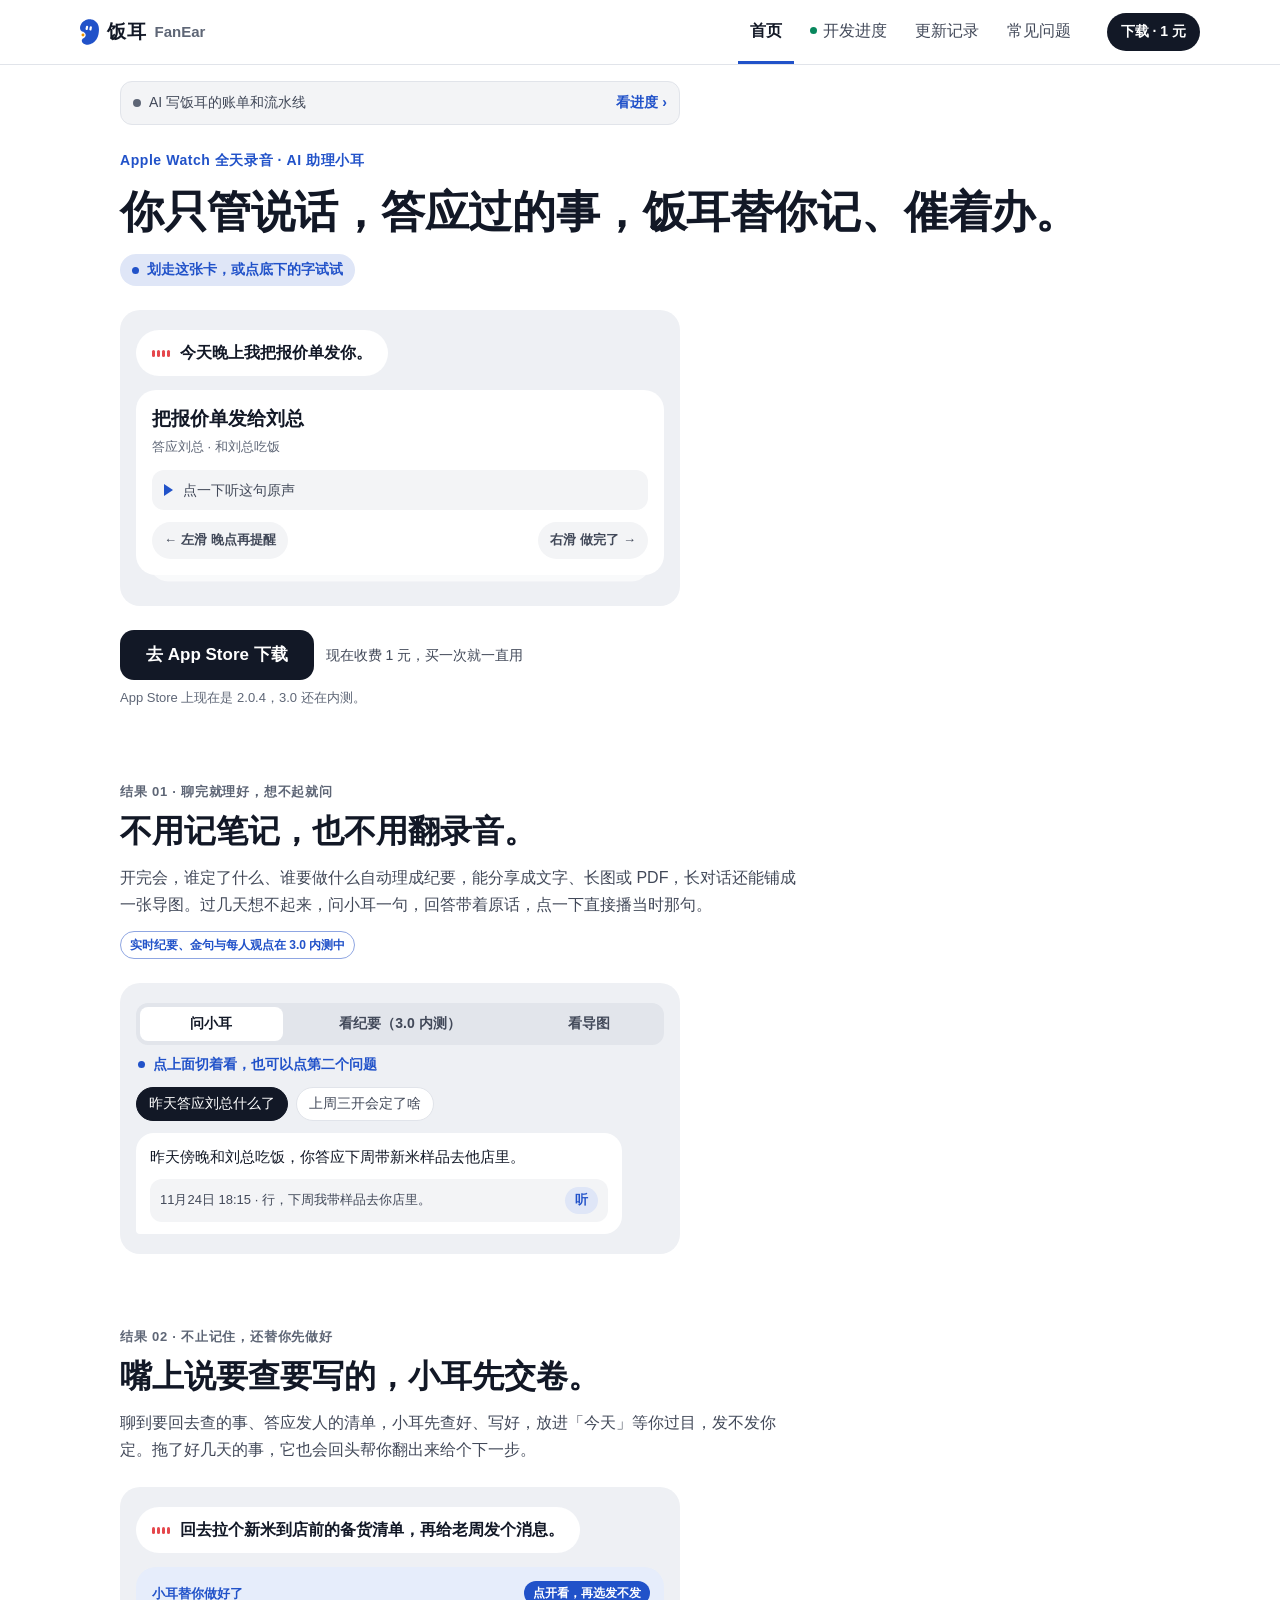
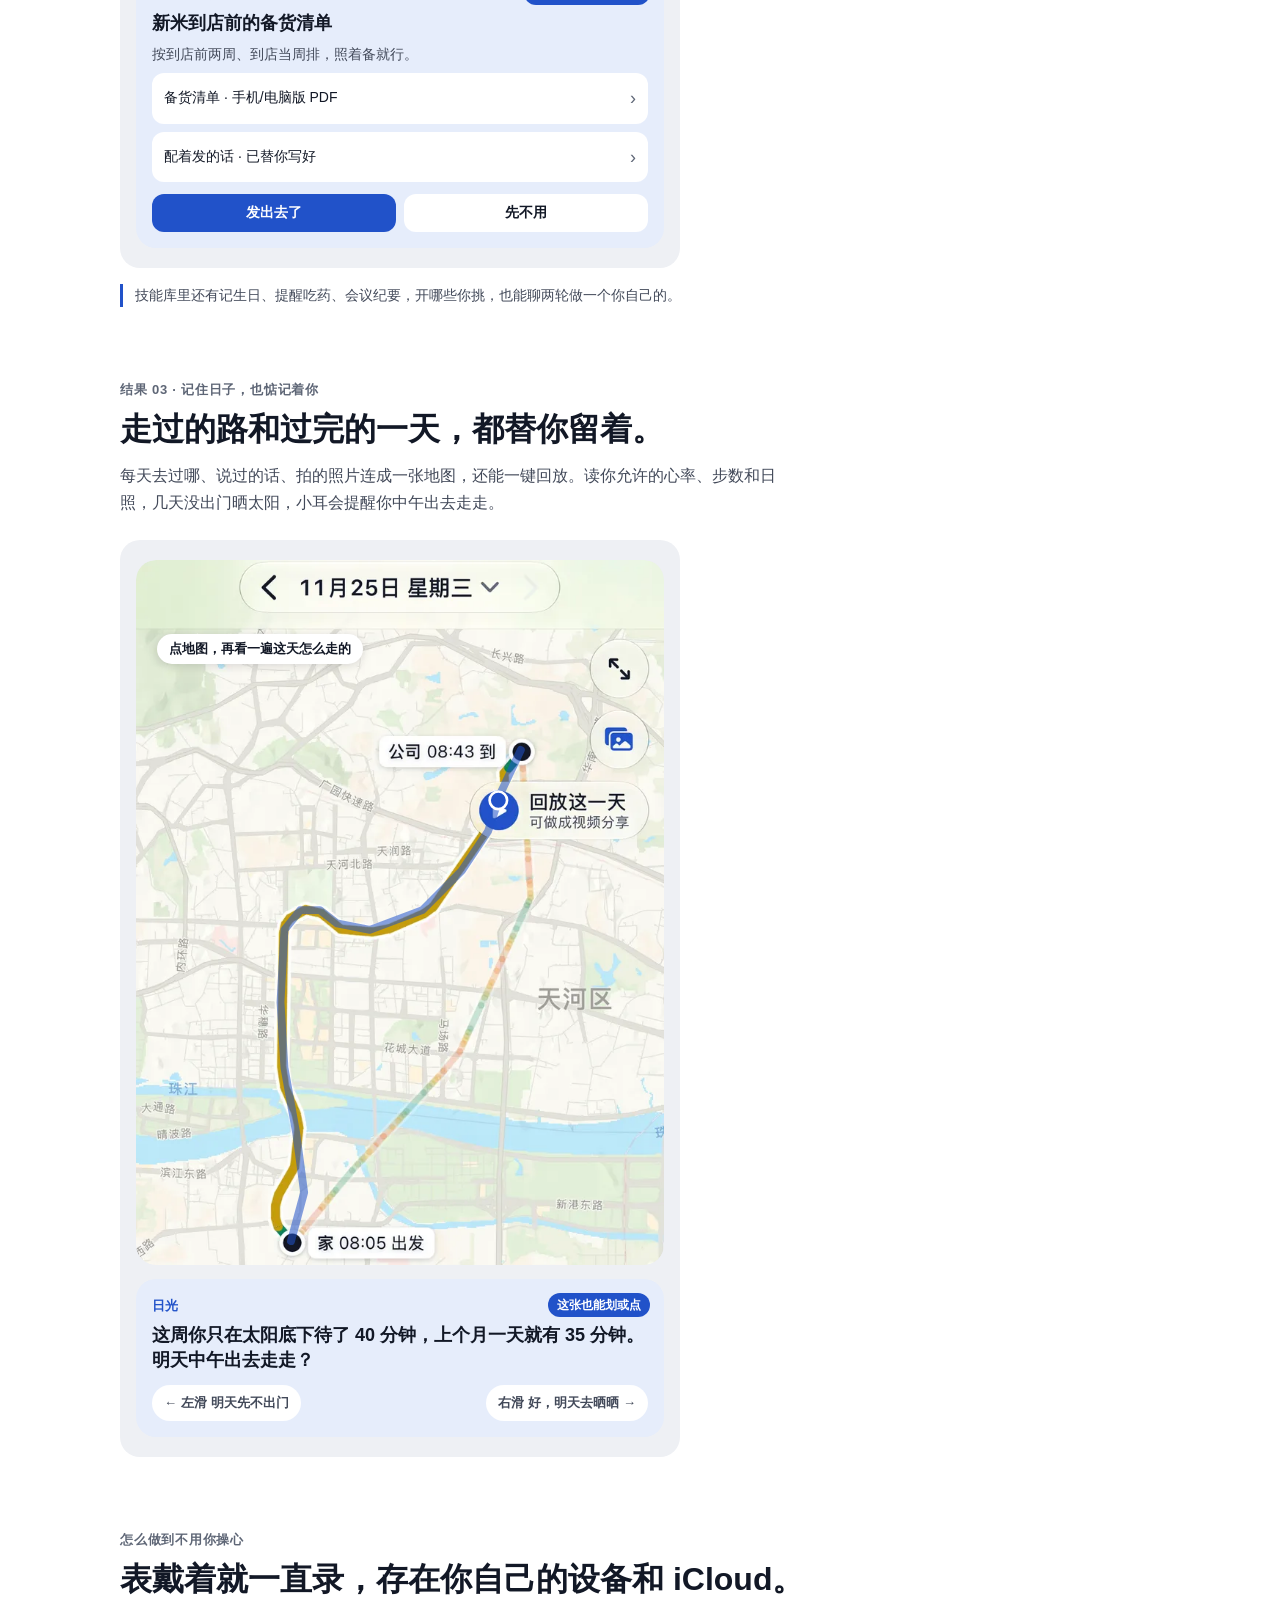
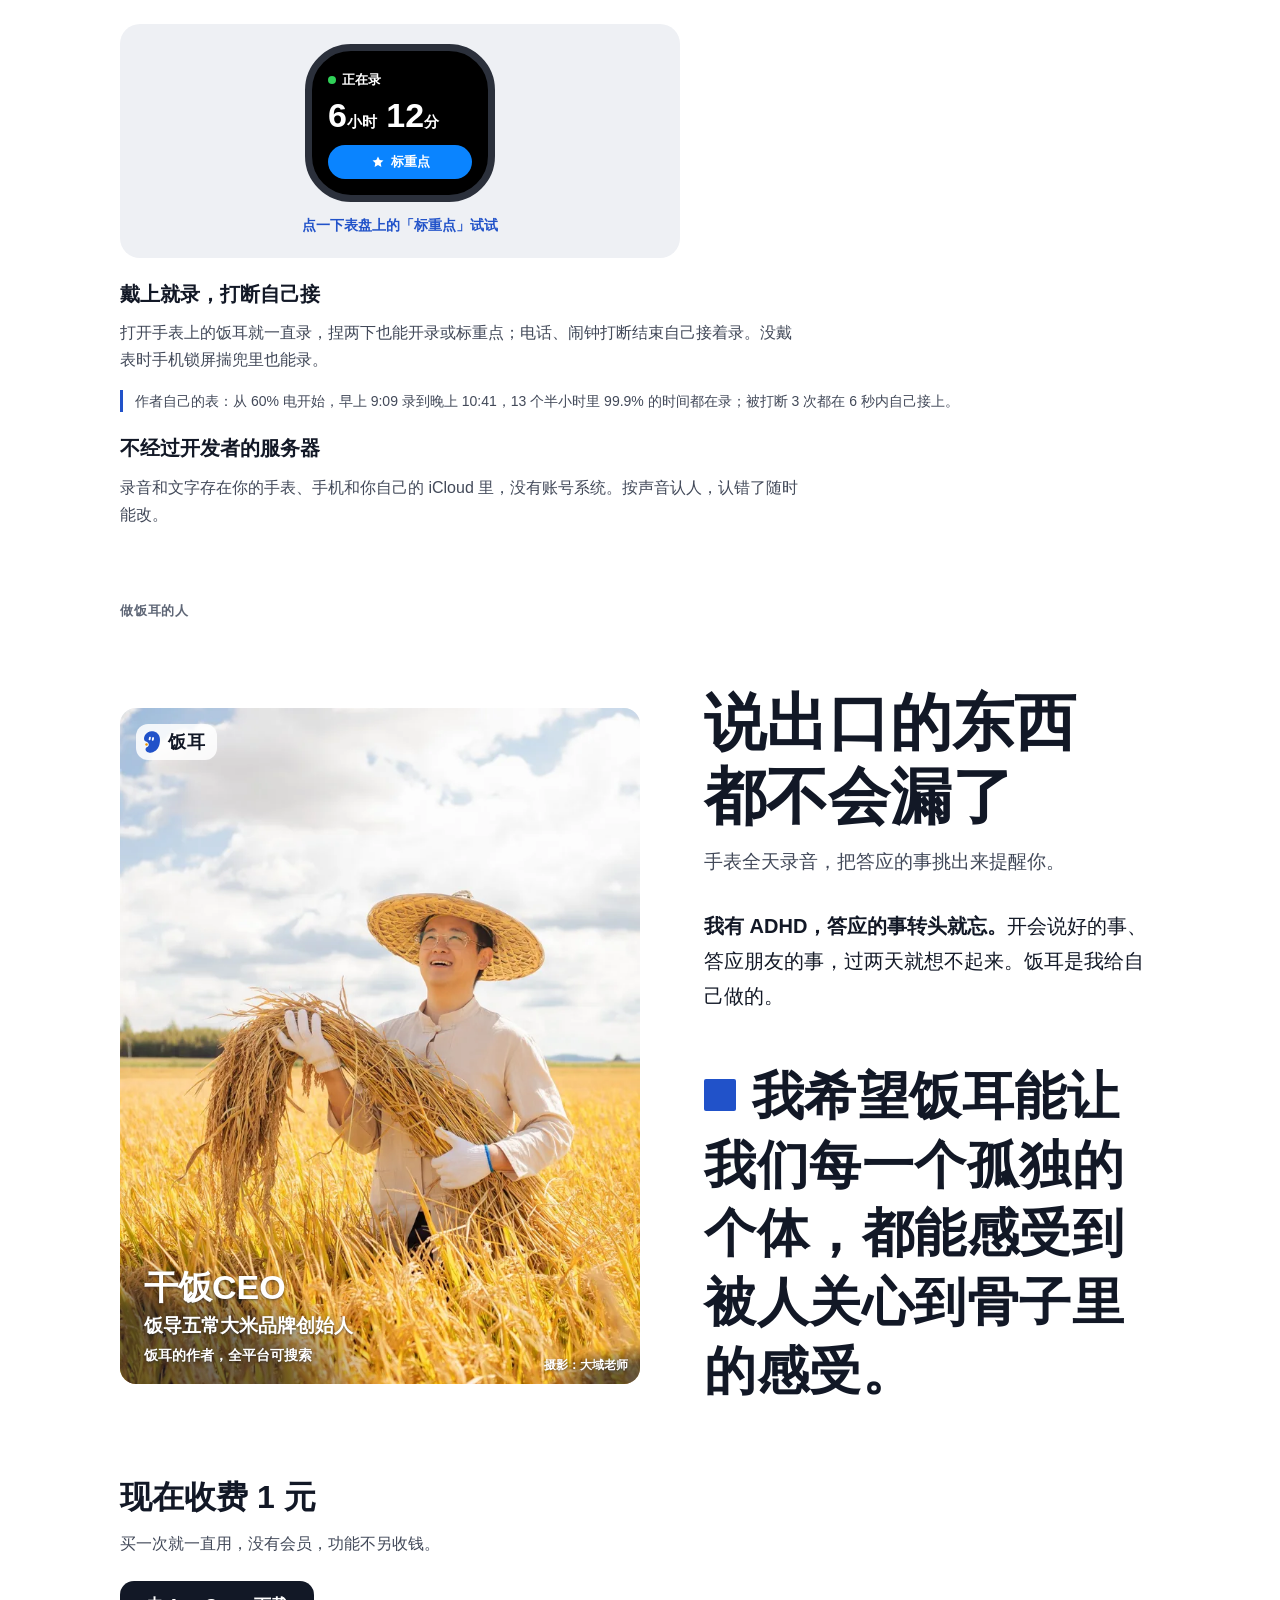
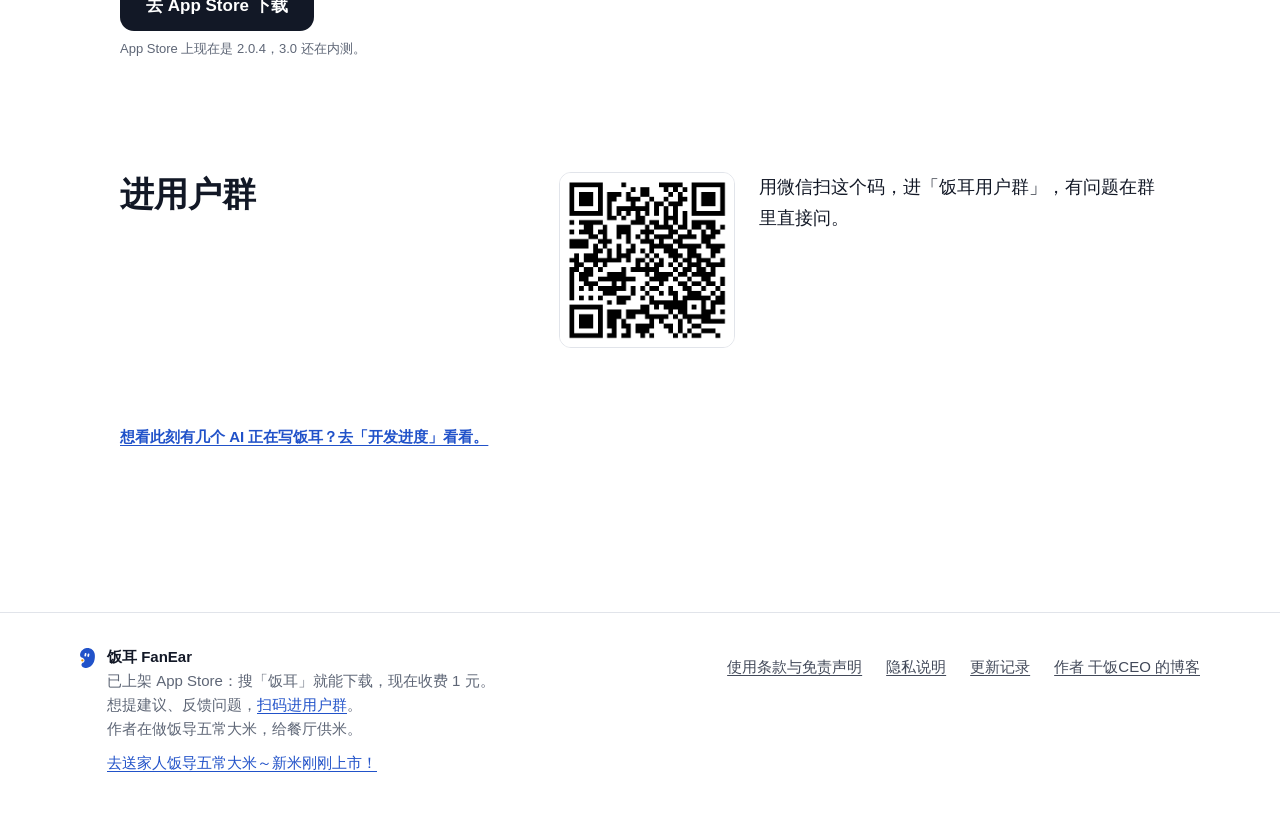
==== commit 41458a46: "deploy: 线上 94050be 原样，加 windows/test/ 测试包更新线（源码 8472fda） Claude-Session-Id: e91758ce-f1fb-4079-b4a4-" ====
--- a/index.html
+++ b/index.html
@@ -1 +1 @@
-<!DOCTYPE html><html lang="zh-CN"><head><meta charset="utf-8"><meta name="viewport" content="width=device-width, initial-scale=1"><title>饭耳 FanEar：手表全天录音，把答应的事挑出来提醒你。</title><meta name="description" content="我有 ADHD，饭耳是给自己做的：手表全天录音，把你答应别人的、别人答应你的挑出来，到点提醒。免费。"><link rel="canonical" href="https://fanear.fandao.dev/"><link rel="icon" href="/favicon.ico" sizes="48x48"><link rel="icon" href="/favicon.png" type="image/png"><link rel="apple-touch-icon" href="/apple-touch-icon.png"><meta name="theme-color" content="#ffffff"><meta property="og:type" content="website"><meta property="og:site_name" content="饭耳 FanEar"><meta property="og:title" content="饭耳 FanEar"><meta property="og:description" content="我有 ADHD，饭耳是给自己做的：手表全天录音，把你答应别人的、别人答应你的挑出来，到点提醒。免费。"><meta property="og:url" content="https://fanear.fandao.dev/"><meta property="og:image" content="https://fanear.fandao.dev/og-icon.png"><meta name="twitter:card" content="summary"><meta name="generator" content="Astro v7.3.7"><script type="application/ld+json">{"@context":"https://schema.org","@graph":[{"@type":"WebSite","@id":"https://fanear.fandao.dev/#website","url":"https://fanear.fandao.dev/","name":"饭耳 FanEar","inLanguage":"zh-CN"},{"@type":"MobileApplication","@id":"https://fanear.fandao.dev/#app","name":"饭耳","alternateName":"FanEar","description":"我有 ADHD，饭耳是给自己做的：手表全天录音，把你答应别人的、别人答应你的挑出来，到点提醒。免费。","url":"https://fanear.fandao.dev/","image":"https://fanear.fandao.dev/og-icon.png","operatingSystem":"iOS 17 以上，需要配对的 Apple Watch（watchOS 10 以上）","applicationCategory":"UtilitiesApplication","isAccessibleForFree":true,"offers":{"@type":"Offer","price":"0","priceCurrency":"CNY"},"installUrl":"https://apps.apple.com/cn/app/id6822574853","downloadUrl":"https://apps.apple.com/cn/app/id6822574853","sameAs":["https://apps.apple.com/cn/app/id6822574853","https://apps.apple.com/us/app/id6822574853"],"author":{"@type":"Person","name":"干饭CEO","url":"https://ceo.fandao.dev/"}}]}</script><link rel="stylesheet" href="/_astro/Base.CmYqmRmR.css"><link rel="stylesheet" href="/_astro/index.qcpSJvtX.css"></head><body><a class="skip-link" href="#main">跳到正文</a><header class="site-header" data-astro-cid-nen7h5rs><div class="header-inner" data-astro-cid-nen7h5rs><a class="brand" href="/" data-astro-cid-nen7h5rs><svg class="logo" width="19" height="26" viewBox="260 150 536 721" aria-hidden="true" focusable="false" data-astro-cid-f7espo7c><path class="logo-me" d="M516.00 151.24C513.08 151.45 507.33 151.85 503.00 152.29C498.67 152.72 494.33 153.20 490.00 153.84C485.67 154.48 481.33 155.25 477.00 156.11C472.67 156.96 468.33 157.89 464.00 158.94C459.67 159.99 455.33 161.14 451.00 162.40C446.67 163.67 442.33 165.03 438.00 166.54C433.67 168.05 429.33 169.69 425.00 171.45C420.67 173.20 416.33 175.06 412.00 177.07C407.67 179.08 403.33 181.23 399.00 183.54C394.67 185.84 390.33 188.29 386.00 190.92C381.67 193.54 377.33 196.32 373.00 199.30C368.67 202.28 364.33 205.40 360.00 208.77C355.67 212.15 351.32 215.75 347.00 219.55C342.68 223.35 338.24 227.40 334.09 231.56C329.93 235.71 325.86 240.18 322.07 244.50C318.29 248.82 314.74 253.17 311.38 257.50C308.02 261.83 304.88 266.17 301.91 270.50C298.94 274.83 296.17 279.17 293.56 283.50C290.95 287.83 288.52 292.17 286.25 296.50C283.97 300.83 281.88 305.17 279.92 309.50C277.97 313.83 276.17 318.17 274.53 322.50C272.89 326.83 271.41 331.17 270.06 335.50C268.72 339.83 267.52 344.17 266.46 348.50C265.40 352.83 264.46 357.17 263.71 361.50C262.95 365.83 262.36 370.17 261.91 374.50C261.46 378.83 261.14 383.17 261.02 387.50C260.90 391.83 260.94 396.17 261.19 400.50C261.44 404.83 261.87 409.17 262.53 413.50C263.19 417.83 264.02 422.17 265.13 426.50C266.24 430.83 267.52 435.17 269.20 439.50C270.88 443.83 272.80 448.17 275.21 452.50C277.63 456.83 280.33 461.22 283.71 465.50C287.09 469.78 291.37 474.44 295.50 478.20C299.64 481.96 304.17 485.22 308.50 488.07C312.83 490.92 317.17 493.20 321.50 495.30C325.83 497.39 330.17 498.87 334.50 500.65C338.83 502.42 343.17 504.01 347.50 505.96C351.83 507.91 356.17 509.97 360.50 512.34C364.83 514.71 369.17 517.21 373.50 520.18C377.83 523.15 382.33 526.43 386.50 530.15C390.66 533.87 394.98 538.28 398.49 542.50C402.00 546.73 404.99 551.17 407.57 555.50C410.14 559.83 412.23 564.17 413.94 568.50C415.66 572.83 416.92 577.17 417.86 581.50C418.81 585.83 419.41 590.17 419.62 594.50C419.83 598.83 419.64 603.17 419.11 607.50C418.57 611.83 417.68 616.17 416.41 620.50C415.13 624.83 413.57 629.17 411.46 633.50C409.35 637.83 406.83 642.18 403.74 646.50C400.65 650.82 396.88 655.43 392.92 659.44C388.96 663.45 384.32 667.30 380.00 670.57C375.68 673.84 371.33 676.48 367.00 679.06C362.67 681.64 358.33 683.49 354.00 686.05C349.67 688.62 345.22 691.05 341.00 694.46C336.78 697.87 332.15 702.33 328.66 706.50C325.16 710.67 322.39 715.17 320.04 719.50C317.69 723.83 315.96 728.17 314.57 732.50C313.18 736.83 312.25 741.17 311.72 745.50C311.20 749.83 311.15 754.17 311.41 758.50C311.67 762.83 312.31 767.17 313.29 771.50C314.27 775.83 315.61 780.17 317.29 784.50C318.97 788.83 320.96 793.17 323.37 797.50C325.78 801.83 328.52 806.18 331.75 810.50C334.98 814.82 338.77 819.36 342.73 823.44C346.69 827.52 351.20 831.52 355.50 834.97C359.80 838.42 364.17 841.41 368.50 844.15C372.83 846.90 377.17 849.24 381.50 851.42C385.83 853.61 390.17 855.53 394.50 857.26C398.83 858.99 403.17 860.47 407.50 861.80C411.83 863.12 416.17 864.24 420.50 865.21C424.83 866.17 429.17 866.95 433.50 867.59C437.83 868.22 442.17 868.71 446.50 869.03C450.83 869.35 455.17 869.44 459.50 869.50C463.83 869.56 468.17 869.54 472.50 869.37C476.83 869.20 481.17 868.87 485.50 868.46C489.83 868.06 494.17 867.53 498.50 866.92C502.83 866.30 507.17 865.60 511.50 864.78C515.83 863.97 520.17 863.08 524.50 862.04C528.83 861.01 533.17 859.83 537.50 858.57C541.83 857.31 546.17 855.95 550.50 854.49C554.83 853.03 559.17 851.50 563.50 849.82C567.83 848.15 572.17 846.34 576.50 844.43C580.83 842.52 585.17 840.52 589.50 838.37C593.83 836.21 598.17 833.90 602.50 831.48C606.83 829.06 611.17 826.52 615.50 823.82C619.83 821.13 624.17 818.29 628.50 815.31C632.83 812.32 637.17 809.21 641.50 805.90C645.83 802.59 650.17 799.10 654.50 795.43C658.83 791.77 663.36 787.77 667.48 783.93C671.59 780.08 675.24 776.43 679.19 772.36C683.13 768.29 687.36 763.81 691.15 759.50C694.94 755.19 698.49 750.83 701.92 746.50C705.36 742.17 708.63 737.83 711.78 733.50C714.92 729.17 717.92 724.83 720.80 720.50C723.68 716.17 726.42 711.83 729.06 707.50C731.70 703.17 734.20 698.83 736.62 694.50C739.04 690.17 741.37 685.83 743.57 681.50C745.77 677.17 747.84 672.83 749.84 668.50C751.84 664.17 753.75 659.83 755.57 655.50C757.39 651.17 759.11 646.83 760.76 642.50C762.41 638.17 763.99 633.83 765.48 629.50C766.98 625.17 768.39 620.83 769.73 616.50C771.06 612.17 772.31 607.83 773.51 603.50C774.72 599.17 775.85 594.83 776.93 590.50C778.01 586.17 779.04 581.83 779.99 577.50C780.94 573.17 781.81 568.83 782.63 564.50C783.46 560.17 784.23 555.83 784.95 551.50C785.68 547.17 786.36 542.83 787.00 538.50C787.64 534.17 788.22 529.83 788.78 525.50C789.34 521.17 789.87 516.83 790.35 512.50C790.83 508.17 791.27 503.83 791.67 499.50C792.07 495.17 792.44 490.83 792.76 486.50C793.08 482.17 793.37 477.83 793.59 473.50C793.81 469.17 793.96 464.83 794.11 460.50C794.26 456.17 794.46 451.83 794.50 447.50C794.54 443.17 794.43 438.83 794.32 434.50C794.21 430.17 794.07 425.83 793.85 421.50C793.62 417.17 793.34 412.83 793.00 408.50C792.66 404.17 792.27 399.83 791.81 395.50C791.35 391.17 790.85 386.83 790.24 382.50C789.63 378.17 788.92 373.83 788.13 369.50C787.34 365.17 786.49 360.83 785.51 356.50C784.54 352.17 783.46 347.83 782.28 343.50C781.11 339.17 779.85 334.83 778.47 330.50C777.09 326.17 775.60 321.83 773.99 317.50C772.37 313.17 770.65 308.83 768.77 304.50C766.89 300.17 764.89 295.83 762.70 291.50C760.51 287.17 758.18 282.83 755.65 278.50C753.11 274.17 750.40 269.83 747.48 265.50C744.57 261.17 741.48 256.83 738.17 252.50C734.85 248.17 731.39 243.83 727.61 239.50C723.83 235.17 719.68 230.67 715.49 226.54C711.31 222.41 706.83 218.43 702.50 214.72C698.17 211.00 693.83 207.52 689.50 204.23C685.17 200.94 680.83 197.87 676.50 194.99C672.17 192.10 667.83 189.44 663.50 186.92C659.17 184.40 654.83 182.09 650.50 179.88C646.17 177.67 641.83 175.58 637.50 173.66C633.17 171.74 628.83 169.99 624.50 168.35C620.17 166.72 615.83 165.24 611.50 163.84C607.17 162.44 602.83 161.11 598.50 159.96C594.17 158.80 589.83 157.84 585.50 156.92C581.17 156.01 576.83 155.18 572.50 154.48C568.17 153.78 563.83 153.22 559.50 152.74C555.17 152.26 550.83 151.88 546.50 151.59C542.17 151.30 537.83 151.10 533.50 151.01C529.17 150.92 523.42 151.00 520.50 151.04C517.58 151.08 518.92 151.04 516.00 151.24Z" data-astro-cid-f7espo7c></path><g data-astro-cid-f7espo7c><rect class="logo-eye" x="422.04" y="332.26" width="61.82" height="122.50" rx="30.91" transform="rotate(11.69 452.95 393.51)" data-astro-cid-f7espo7c></rect><rect class="logo-eye" x="528.56" y="346.31" width="62.08" height="123.98" rx="31.04" transform="rotate(11.92 559.60 408.30)" data-astro-cid-f7espo7c></rect></g><circle class="logo-p1" cx="344.18" cy="597.57" r="41.83" data-astro-cid-f7espo7c></circle></svg><span class="brand-name" data-astro-cid-nen7h5rs>饭耳</span><span class="brand-en" data-astro-cid-nen7h5rs>FanEar</span></a><a class="status" href="/changelog/" title="搜「饭耳」就能下载，免费。" data-astro-cid-nen7h5rs>已上架 App Store</a><nav class="site-nav" aria-label="栏目" data-astro-cid-nen7h5rs><a href="/faq/" data-astro-cid-nen7h5rs>常见问题</a><a href="/changelog/" data-astro-cid-nen7h5rs>更新记录</a></nav></div></header><main id="main" class="home" data-astro-cid-xa7uqt5p><section class="hero-b" aria-labelledby="h-b-name" data-astro-cid-nztzep3a><figure class="photo" data-astro-cid-nztzep3a><img src="/_astro/intro-hero.3pwo1Yvj_ZYE0Rw.webp" srcset="/_astro/intro-hero.3pwo1Yvj_xbTjO.webp 480w, /_astro/intro-hero.3pwo1Yvj_EvtgB.webp 720w, /_astro/intro-hero.3pwo1Yvj_1PmGuM.webp 960w, /_astro/intro-hero.3pwo1Yvj_ZYE0Rw.webp 1290w" alt="干饭CEO 在稻田里" sizes="(min-width: 960px) 520px, 100vw" loading="eager" fetchpriority="high" data-astro-cid-nztzep3a="true" decoding="async" data-astro-image="constrained" data-astro-image-fit="cover" data-astro-image-pos="center" width="1290" height="1677" class="photo-img"><h1 id="h-b-name" class="photo-badge" data-astro-cid-nztzep3a><svg class="logo" width="16" height="22" viewBox="260 150 536 721" aria-hidden="true" focusable="false" data-astro-cid-f7espo7c><path class="logo-me" d="M516.00 151.24C513.08 151.45 507.33 151.85 503.00 152.29C498.67 152.72 494.33 153.20 490.00 153.84C485.67 154.48 481.33 155.25 477.00 156.11C472.67 156.96 468.33 157.89 464.00 158.94C459.67 159.99 455.33 161.14 451.00 162.40C446.67 163.67 442.33 165.03 438.00 166.54C433.67 168.05 429.33 169.69 425.00 171.45C420.67 173.20 416.33 175.06 412.00 177.07C407.67 179.08 403.33 181.23 399.00 183.54C394.67 185.84 390.33 188.29 386.00 190.92C381.67 193.54 377.33 196.32 373.00 199.30C368.67 202.28 364.33 205.40 360.00 208.77C355.67 212.15 351.32 215.75 347.00 219.55C342.68 223.35 338.24 227.40 334.09 231.56C329.93 235.71 325.86 240.18 322.07 244.50C318.29 248.82 314.74 253.17 311.38 257.50C308.02 261.83 304.88 266.17 301.91 270.50C298.94 274.83 296.17 279.17 293.56 283.50C290.95 287.83 288.52 292.17 286.25 296.50C283.97 300.83 281.88 305.17 279.92 309.50C277.97 313.83 276.17 318.17 274.53 322.50C272.89 326.83 271.41 331.17 270.06 335.50C268.72 339.83 267.52 344.17 266.46 348.50C265.40 352.83 264.46 357.17 263.71 361.50C262.95 365.83 262.36 370.17 261.91 374.50C261.46 378.83 261.14 383.17 261.02 387.50C260.90 391.83 260.94 396.17 261.19 400.50C261.44 404.83 261.87 409.17 262.53 413.50C263.19 417.83 264.02 422.17 265.13 426.50C266.24 430.83 267.52 435.17 269.20 439.50C270.88 443.83 272.80 448.17 275.21 452.50C277.63 456.83 280.33 461.22 283.71 465.50C287.09 469.78 291.37 474.44 295.50 478.20C299.64 481.96 304.17 485.22 308.50 488.07C312.83 490.92 317.17 493.20 321.50 495.30C325.83 497.39 330.17 498.87 334.50 500.65C338.83 502.42 343.17 504.01 347.50 505.96C351.83 507.91 356.17 509.97 360.50 512.34C364.83 514.71 369.17 517.21 373.50 520.18C377.83 523.15 382.33 526.43 386.50 530.15C390.66 533.87 394.98 538.28 398.49 542.50C402.00 546.73 404.99 551.17 407.57 555.50C410.14 559.83 412.23 564.17 413.94 568.50C415.66 572.83 416.92 577.17 417.86 581.50C418.81 585.83 419.41 590.17 419.62 594.50C419.83 598.83 419.64 603.17 419.11 607.50C418.57 611.83 417.68 616.17 416.41 620.50C415.13 624.83 413.57 629.17 411.46 633.50C409.35 637.83 406.83 642.18 403.74 646.50C400.65 650.82 396.88 655.43 392.92 659.44C388.96 663.45 384.32 667.30 380.00 670.57C375.68 673.84 371.33 676.48 367.00 679.06C362.67 681.64 358.33 683.49 354.00 686.05C349.67 688.62 345.22 691.05 341.00 694.46C336.78 697.87 332.15 702.33 328.66 706.50C325.16 710.67 322.39 715.17 320.04 719.50C317.69 723.83 315.96 728.17 314.57 732.50C313.18 736.83 312.25 741.17 311.72 745.50C311.20 749.83 311.15 754.17 311.41 758.50C311.67 762.83 312.31 767.17 313.29 771.50C314.27 775.83 315.61 780.17 317.29 784.50C318.97 788.83 320.96 793.17 323.37 797.50C325.78 801.83 328.52 806.18 331.75 810.50C334.98 814.82 338.77 819.36 342.73 823.44C346.69 827.52 351.20 831.52 355.50 834.97C359.80 838.42 364.17 841.41 368.50 844.15C372.83 846.90 377.17 849.24 381.50 851.42C385.83 853.61 390.17 855.53 394.50 857.26C398.83 858.99 403.17 860.47 407.50 861.80C411.83 863.12 416.17 864.24 420.50 865.21C424.83 866.17 429.17 866.95 433.50 867.59C437.83 868.22 442.17 868.71 446.50 869.03C450.83 869.35 455.17 869.44 459.50 869.50C463.83 869.56 468.17 869.54 472.50 869.37C476.83 869.20 481.17 868.87 485.50 868.46C489.83 868.06 494.17 867.53 498.50 866.92C502.83 866.30 507.17 865.60 511.50 864.78C515.83 863.97 520.17 863.08 524.50 862.04C528.83 861.01 533.17 859.83 537.50 858.57C541.83 857.31 546.17 855.95 550.50 854.49C554.83 853.03 559.17 851.50 563.50 849.82C567.83 848.15 572.17 846.34 576.50 844.43C580.83 842.52 585.17 840.52 589.50 838.37C593.83 836.21 598.17 833.90 602.50 831.48C606.83 829.06 611.17 826.52 615.50 823.82C619.83 821.13 624.17 818.29 628.50 815.31C632.83 812.32 637.17 809.21 641.50 805.90C645.83 802.59 650.17 799.10 654.50 795.43C658.83 791.77 663.36 787.77 667.48 783.93C671.59 780.08 675.24 776.43 679.19 772.36C683.13 768.29 687.36 763.81 691.15 759.50C694.94 755.19 698.49 750.83 701.92 746.50C705.36 742.17 708.63 737.83 711.78 733.50C714.92 729.17 717.92 724.83 720.80 720.50C723.68 716.17 726.42 711.83 729.06 707.50C731.70 703.17 734.20 698.83 736.62 694.50C739.04 690.17 741.37 685.83 743.57 681.50C745.77 677.17 747.84 672.83 749.84 668.50C751.84 664.17 753.75 659.83 755.57 655.50C757.39 651.17 759.11 646.83 760.76 642.50C762.41 638.17 763.99 633.83 765.48 629.50C766.98 625.17 768.39 620.83 769.73 616.50C771.06 612.17 772.31 607.83 773.51 603.50C774.72 599.17 775.85 594.83 776.93 590.50C778.01 586.17 779.04 581.83 779.99 577.50C780.94 573.17 781.81 568.83 782.63 564.50C783.46 560.17 784.23 555.83 784.95 551.50C785.68 547.17 786.36 542.83 787.00 538.50C787.64 534.17 788.22 529.83 788.78 525.50C789.34 521.17 789.87 516.83 790.35 512.50C790.83 508.17 791.27 503.83 791.67 499.50C792.07 495.17 792.44 490.83 792.76 486.50C793.08 482.17 793.37 477.83 793.59 473.50C793.81 469.17 793.96 464.83 794.11 460.50C794.26 456.17 794.46 451.83 794.50 447.50C794.54 443.17 794.43 438.83 794.32 434.50C794.21 430.17 794.07 425.83 793.85 421.50C793.62 417.17 793.34 412.83 793.00 408.50C792.66 404.17 792.27 399.83 791.81 395.50C791.35 391.17 790.85 386.83 790.24 382.50C789.63 378.17 788.92 373.83 788.13 369.50C787.34 365.17 786.49 360.83 785.51 356.50C784.54 352.17 783.46 347.83 782.28 343.50C781.11 339.17 779.85 334.83 778.47 330.50C777.09 326.17 775.60 321.83 773.99 317.50C772.37 313.17 770.65 308.83 768.77 304.50C766.89 300.17 764.89 295.83 762.70 291.50C760.51 287.17 758.18 282.83 755.65 278.50C753.11 274.17 750.40 269.83 747.48 265.50C744.57 261.17 741.48 256.83 738.17 252.50C734.85 248.17 731.39 243.83 727.61 239.50C723.83 235.17 719.68 230.67 715.49 226.54C711.31 222.41 706.83 218.43 702.50 214.72C698.17 211.00 693.83 207.52 689.50 204.23C685.17 200.94 680.83 197.87 676.50 194.99C672.17 192.10 667.83 189.44 663.50 186.92C659.17 184.40 654.83 182.09 650.50 179.88C646.17 177.67 641.83 175.58 637.50 173.66C633.17 171.74 628.83 169.99 624.50 168.35C620.17 166.72 615.83 165.24 611.50 163.84C607.17 162.44 602.83 161.11 598.50 159.96C594.17 158.80 589.83 157.84 585.50 156.92C581.17 156.01 576.83 155.18 572.50 154.48C568.17 153.78 563.83 153.22 559.50 152.74C555.17 152.26 550.83 151.88 546.50 151.59C542.17 151.30 537.83 151.10 533.50 151.01C529.17 150.92 523.42 151.00 520.50 151.04C517.58 151.08 518.92 151.04 516.00 151.24Z" data-astro-cid-f7espo7c></path><g data-astro-cid-f7espo7c><rect class="logo-eye" x="422.04" y="332.26" width="61.82" height="122.50" rx="30.91" transform="rotate(11.69 452.95 393.51)" data-astro-cid-f7espo7c></rect><rect class="logo-eye" x="528.56" y="346.31" width="62.08" height="123.98" rx="31.04" transform="rotate(11.92 559.60 408.30)" data-astro-cid-f7espo7c></rect></g><circle class="logo-p1" cx="344.18" cy="597.57" r="41.83" data-astro-cid-f7espo7c></circle></svg><span data-astro-cid-nztzep3a>饭耳</span><span class="visually-hidden" data-astro-cid-nztzep3a>FanEar</span></h1><figcaption class="photo-author" data-astro-cid-nztzep3a><strong data-astro-cid-nztzep3a>干饭CEO</strong><span class="photo-title" data-astro-cid-nztzep3a>饭导五常大米品牌创始人</span><span class="photo-line" data-astro-cid-nztzep3a>饭耳的作者，全平台可搜索</span></figcaption><p class="photo-credit" data-astro-cid-nztzep3a>摄影：大域老师</p></figure><div class="hero-b-text" data-astro-cid-nztzep3a><div class="hero-slogan-block" data-astro-cid-nztzep3a><p class="hero-slogan" data-astro-cid-nztzep3a>说出口的东西都不会漏了</p><p class="hero-oneline" data-astro-cid-nztzep3a>手表全天录音，把答应的事挑出来提醒你。</p></div><div class="opening" data-astro-cid-inpi3r5t><p class="opening-origin" data-astro-cid-inpi3r5t><strong data-astro-cid-inpi3r5t>我有 ADHD，答应的事转头就忘。</strong>开会说好的事、答应朋友的事，过两天就想不起来。饭耳是我给自己做的。</p><p class="opening-wish" data-astro-cid-inpi3r5t><span class="who who-me" aria-hidden="true" data-astro-cid-inpi3r5t></span>我希望饭耳能让我们每一个孤独的个体，都能感受到被人关心到骨子里的感受。</p></div></div></section><section class="why" aria-labelledby="h-why" data-astro-cid-nwktezpe><h2 id="h-why" class="visually-hidden" data-astro-cid-nwktezpe>我为什么做饭耳</h2><ul class="why-points" data-astro-cid-nwktezpe><li data-astro-cid-nwktezpe><strong data-astro-cid-nwktezpe>手表戴着就在录，</strong>不用掏手机，也不用想着记。</li><li data-astro-cid-nwktezpe><strong data-astro-cid-nwktezpe>你答应别人的、别人答应你的，</strong>它从对话里找出来，等你确认。</li><li data-astro-cid-nwktezpe><strong data-astro-cid-nwktezpe>想找哪句话，</strong>搜人名、事情或「上周三」，直接跳到原话。</li><li data-astro-cid-nwktezpe><strong data-astro-cid-nwktezpe>录音和文字存在你的手机上，</strong>转写和整理用你自己的账号，饭耳收不到。<span class="why-note" data-astro-cid-nwktezpe>我没有服务器，你自己的数据丢了我真没办法了。</span></li></ul><p class="why-tagline" data-astro-cid-nwktezpe>首发就支持中文，我为中文自豪</p><dl class="why-terms" data-astro-cid-nwktezpe><div data-astro-cid-nwktezpe><dt data-astro-cid-nwktezpe>免费</dt><dd data-astro-cid-nwktezpe>饭耳免费。我每天自己用，觉得值得加的功能，很快就加上。如果有想法，可以来小红书留言。<span class="why-xhs" data-astro-cid-nwktezpe>小红书搜「饭耳 FanEar」。</span></dd></div><div data-astro-cid-nwktezpe><dt data-astro-cid-nwktezpe>饭导五常大米</dt><dd data-astro-cid-nwktezpe>做饭耳的我，平时在做饭导五常大米，给餐厅供米。<div class="why-shop" data-astro-cid-nwktezpe><img class="why-shop-qr" src="/shop-qr.svg" width="112" height="112" alt="微信扫码，进饭导五常大米的微信小店" loading="lazy" data-astro-cid-nwktezpe><span class="why-shop-hint" data-astro-cid-nwktezpe>用微信扫一扫，或者点：</span><a href="https://store.weixin.qq.com/shop/b/rKLGUz4XqmFKlfA?entrance_id=h5" data-astro-cid-nwktezpe>去送家人饭导五常大米～新米刚刚上市！</a></div></dd></div><div data-astro-cid-nwktezpe><dt data-astro-cid-nwktezpe>先照我的需要做</dt><dd data-astro-cid-nwktezpe>功能按我自己每天要用的排。</dd></div><div data-astro-cid-nwktezpe><dt data-astro-cid-nwktezpe>你的需要也可以提</dt><dd data-astro-cid-nwktezpe>需求墙上我都看；做不做、为什么，都会写出来。<div class="why-wish" data-astro-cid-nwktezpe><a href="https://wish.fanear.fandao.dev" data-astro-cid-nwktezpe>去需求墙提需求</a></div></dd></div></dl><p class="why-lead" data-astro-cid-nwktezpe>做饭耳之前，我用过、等过这几个：</p><dl class="why-others" data-astro-cid-nwktezpe><div data-astro-cid-nwktezpe><dt data-astro-cid-nwktezpe>某录音卡产品</dt><dd data-astro-cid-nwktezpe>很好。可我不想再多带一个硬件，手上已经戴着 Apple Watch。</dd></div><div data-astro-cid-nwktezpe><dt data-astro-cid-nwktezpe>某录音APP</dt><dd data-astro-cid-nwktezpe>也挺好，也用手表录。但开发太慢，我有 ADHD，受不了。</dd></div><div data-astro-cid-nwktezpe><dt data-astro-cid-nwktezpe>某概念产品</dt><dd data-astro-cid-nwktezpe>我一直在等它上市，等不及了。</dd></div></dl><p class="why-close" data-astro-cid-nwktezpe><span data-astro-cid-nwktezpe>同类 App 也都不错，不一定非得选我。</span><span data-astro-cid-nwktezpe>饭耳没什么高深技术，AI 时代，我们都应该学会开发自己的 APP。</span></p></section><div class="group" data-astro-cid-xa7uqt5p><h2 data-astro-cid-xa7uqt5p>手表上</h2></div><section class="watch" aria-labelledby="h-c-record" data-astro-cid-mrfkj4jl><div class="watch-head" data-astro-cid-mrfkj4jl><h3 id="h-c-record" data-astro-cid-mrfkj4jl>全天录</h3><p class="watch-lead" data-astro-cid-mrfkj4jl>打开手表上的饭耳就开始录，不用掏手机，也不用想着记。</p></div><ul class="states" data-astro-cid-mrfkj4jl><li data-astro-cid-mrfkj4jl><figure class="shot shot-watch" data-astro-cid-aatdr2li><div class="shot-frame" data-astro-cid-aatdr2li><div class="shot-screen" data-astro-cid-aatdr2li><div class="shot-layer" data-shot="watchRecording" data-astro-cid-aatdr2li><img src="/_astro/watch-recording.BE-OQizN_ADKqm.webp" srcset="/_astro/watch-recording.BE-OQizN_Z1P5IBW.webp 200w, /_astro/watch-recording.BE-OQizN_Z2arnUc.webp 300w, /_astro/watch-recording.BE-OQizN_ADKqm.webp 416w" alt="手表正在录音" sizes="(min-width: 768px) 200px, 34vw" loading="lazy" data-astro-cid-aatdr2li="true" decoding="async" data-astro-image="constrained" data-astro-image-fit="cover" data-astro-image-pos="center" width="416" height="496"></div></div></div></figure><div class="state-text" data-astro-cid-mrfkj4jl><h4 data-astro-cid-mrfkj4jl>正在录</h4></div></li><li data-astro-cid-mrfkj4jl><figure class="shot shot-watch" data-astro-cid-aatdr2li><div class="shot-frame" data-astro-cid-aatdr2li><div class="shot-screen" data-astro-cid-aatdr2li><div class="shot-layer" data-shot="watchInterrupted" data-astro-cid-aatdr2li><img src="/_astro/watch-interrupted.5VYVbsaG_11KK8g.webp" srcset="/_astro/watch-interrupted.5VYVbsaG_Z1aCr3Q.webp 200w, /_astro/watch-interrupted.5VYVbsaG_1HiPtp.webp 300w, /_astro/watch-interrupted.5VYVbsaG_11KK8g.webp 416w" alt="手表录音被打断" sizes="(min-width: 768px) 200px, 34vw" loading="lazy" data-astro-cid-aatdr2li="true" decoding="async" data-astro-image="constrained" data-astro-image-fit="cover" data-astro-image-pos="center" width="416" height="496"></div></div></div></figure><div class="state-text" data-astro-cid-mrfkj4jl><h4 data-astro-cid-mrfkj4jl>被打断</h4></div></li><li data-astro-cid-mrfkj4jl><figure class="shot shot-watch" data-astro-cid-aatdr2li><div class="shot-frame" data-astro-cid-aatdr2li><div class="shot-screen" data-astro-cid-aatdr2li><div class="shot-layer" data-shot="watchStopped" data-astro-cid-aatdr2li><img src="/_astro/watch-stopped.BChZI0yt_Z1PiACv.webp" srcset="/_astro/watch-stopped.BChZI0yt_1FGOS.webp 200w, /_astro/watch-stopped.BChZI0yt_Z1uuFxn.webp 300w, /_astro/watch-stopped.BChZI0yt_Z1PiACv.webp 416w" alt="手表停了录音" sizes="(min-width: 768px) 200px, 34vw" loading="lazy" data-astro-cid-aatdr2li="true" decoding="async" data-astro-image="constrained" data-astro-image-fit="cover" data-astro-image-pos="center" width="416" height="496"></div></div></div></figure><div class="state-text" data-astro-cid-mrfkj4jl><h4 data-astro-cid-mrfkj4jl>自己停的</h4></div></li></ul></section><div class="group group-phone" data-astro-cid-xa7uqt5p><h2 data-astro-cid-xa7uqt5p>手机上</h2></div><div class="story" data-astro-cid-xa7uqt5p><section class="chapter" aria-labelledby="h-tab-today" data-astro-cid-3sa3nr35><div class="chapter-text" data-astro-cid-3sa3nr35><p class="chapter-screen" data-astro-cid-3sa3nr35>底部页签「今天」</p><h3 id="h-tab-today" data-astro-cid-3sa3nr35>今天录了什么，一页看完</h3><p class="chapter-lead" data-astro-cid-3sa3nr35>今天录下的对话，按「一段时间一张卡」列出来。</p></div><div class="chapter-figure" data-astro-cid-3sa3nr35><figure class="shot shot-phone" data-astro-cid-aatdr2li><div class="shot-frame" data-astro-cid-aatdr2li><div class="shot-screen" data-astro-cid-aatdr2li><div class="shot-layer" data-shot="today" data-astro-cid-aatdr2li><img src="/_astro/phone-today.BLyEcVie_ZtAvnp.webp" srcset="/_astro/phone-today.BLyEcVie_Z2oBrQ3.webp 320w, /_astro/phone-today.BLyEcVie_1kCGeh.webp 480w, /_astro/phone-today.BLyEcVie_ZJ4SIz.webp 640w, /_astro/phone-today.BLyEcVie_1cSEEi.webp 960w" alt="手机上的「今天」页（演示数据）" sizes="(min-width: 1100px) 300px, (min-width: 768px) 280px, 64vw" loading="lazy" data-astro-cid-aatdr2li="true" decoding="async" data-astro-image="constrained" data-astro-image-fit="cover" data-astro-image-pos="center" width="1320" height="2868"></div><span class="shot-island" aria-hidden="true" data-astro-cid-aatdr2li></span></div></div></figure></div></section><section class="chapter chapter-flip" aria-labelledby="h-tab-todo" data-astro-cid-3sa3nr35><div class="chapter-text" data-astro-cid-3sa3nr35><p class="chapter-screen" data-astro-cid-3sa3nr35>底部页签「待办」</p><h3 id="h-tab-todo" data-astro-cid-3sa3nr35>答应的事，一张一张滑</h3><p class="chapter-lead" data-astro-cid-3sa3nr35>饭耳从对话里找出你答应别人的、别人答应你的，一次一张大卡给你滑。</p></div><div class="chapter-figure" data-astro-cid-3sa3nr35><figure class="shot shot-phone" data-astro-cid-aatdr2li><div class="shot-frame" data-astro-cid-aatdr2li><div class="shot-screen" data-astro-cid-aatdr2li><div class="shot-layer" data-shot="todoDeck" data-astro-cid-aatdr2li><img src="/_astro/phone-todo-deck.BuCoqokC_ZuPaQi.webp" srcset="/_astro/phone-todo-deck.BuCoqokC_1kfQVD.webp 320w, /_astro/phone-todo-deck.BuCoqokC_299y1i.webp 480w, /_astro/phone-todo-deck.BuCoqokC_1FFYf9.webp 640w, /_astro/phone-todo-deck.BuCoqokC_Z27AGov.webp 960w" alt="「待办」里的一张大卡（演示数据）" sizes="(min-width: 1100px) 300px, (min-width: 768px) 280px, 64vw" loading="lazy" data-astro-cid-aatdr2li="true" decoding="async" data-astro-image="constrained" data-astro-image-fit="cover" data-astro-image-pos="center" width="1320" height="2868"><div class="sm sm-todo" data-shot-motion="todoDeck" aria-hidden="true"><div class="sm-box sm-floor" style="--l:16;--t:122;--w:408;--h:717"></div><div class="sm-box sm-b" style="--l:16;--t:122;--w:408;--h:717;--in:1.6666666666666667"><img src="/_astro/phone-todo-deck-next.e2oZWAcJ_Z1Ir03E.webp" srcset="/_astro/phone-todo-deck-next.e2oZWAcJ_Z1ugJGf.webp 320w, /_astro/phone-todo-deck-next.e2oZWAcJ_Z1iGJw.webp 480w, /_astro/phone-todo-deck-next.e2oZWAcJ_Z1CBOia.webp 640w, /_astro/phone-todo-deck-next.e2oZWAcJ_Z1f72cI.webp 960w" alt sizes="(min-width: 1100px) 300px, (min-width: 768px) 280px, 64vw" loading="lazy" decoding="async" data-astro-image="constrained" data-astro-image-fit="cover" data-astro-image-pos="center" width="1214" height="2141"><span class="sm-b-edge"></span></div><div class="sm-box sm-a" style="--l:15;--t:121;--w:410;--h:719"><div class="sm-crop sm-fill"><img src="/_astro/phone-todo-deck.BuCoqokC_ZuPaQi.webp" srcset="/_astro/phone-todo-deck.BuCoqokC_1kfQVD.webp 320w, /_astro/phone-todo-deck.BuCoqokC_299y1i.webp 480w, /_astro/phone-todo-deck.BuCoqokC_1FFYf9.webp 640w, /_astro/phone-todo-deck.BuCoqokC_Z27AGov.webp 960w" alt sizes="(min-width: 1100px) 300px, (min-width: 768px) 280px, 64vw" loading="lazy" decoding="async" data-astro-image="constrained" data-astro-image-fit="cover" data-astro-image-pos="center" width="1320" height="2868"></div><span class="sm-tint sm-tint-done"></span><span class="sm-tint sm-tint-later"></span><svg class="sm-label sm-label-done" viewBox="-1 -1 410 719"><g transform="translate(204 337)"><circle r="28" fill="currentColor"></circle><path d="M-13 1 L-4 10 L13 -9" class="sm-cut"></path></g><text x="204" y="413" class="sm-big">做完了 / 不用做</text><text x="204" y="448" class="sm-small">不再提醒</text></svg><svg class="sm-label sm-label-later" viewBox="-1 -1 410 719"><g transform="translate(204 337)"><circle r="28" fill="currentColor"></circle><path d="M0 -15 V0 H11" class="sm-cut"></path></g><text x="204" y="413" class="sm-big">要做</text><text x="204" y="448" class="sm-small">稍后提醒</text></svg><span class="sm-touch" style="--tx:205;--ty:591"></span></div></div><script type="module">var e=[...document.querySelectorAll(`[data-shot-motion]`)],t=window.matchMedia(`(prefers-reduced-motion: reduce)`),n=`IntersectionObserver`in window&&`registerProperty`in CSS&&CSS.supports(`width`,`1cqw`);if(e.length&&n){let n=new Map;for(let t of e){let e=t.closest(`.story-pin`)?document.querySelector(`.chapter [data-shot="${t.dataset.shotMotion}"]`)?.closest(`.chapter`):t.closest(`.shot`);e&&n.set(e,[...n.get(e)??[],t])}let r=async(e,n)=>{e.classList.remove(`is-playing`),n&&!t.matches&&(await Promise.all([...e.querySelectorAll(`img`)].map(e=>e.decode().catch(()=>void 0))),e.dataset.seen===`in`&&(e.offsetWidth,e.classList.add(`is-playing`)))},i=new IntersectionObserver(e=>{for(let t of e)for(let e of n.get(t.target)??[])e.dataset.seen=t.isIntersecting?`in`:`out`,r(e,t.isIntersecting)},{rootMargin:`-30% 0px -30% 0px`});for(let e of n.keys())i.observe(e);t.addEventListener(`change`,()=>{for(let t of e)r(t,t.dataset.seen===`in`)})}</script></div><span class="shot-island" aria-hidden="true" data-astro-cid-aatdr2li></span></div></div></figure></div></section><section class="chapter" aria-labelledby="h-tab-xiaoer" data-astro-cid-3sa3nr35><div class="chapter-text" data-astro-cid-3sa3nr35><p class="chapter-screen" data-astro-cid-3sa3nr35>底部页签「小耳」</p><h3 id="h-tab-xiaoer" data-astro-cid-3sa3nr35>小耳偶尔跟你说一句</h3><p class="chapter-lead" data-astro-cid-3sa3nr35>饭耳在 App 里跟你说话时叫「小耳」，存着它跟你说的话和每天的总结。</p></div><div class="chapter-figure" data-astro-cid-3sa3nr35><figure class="shot shot-phone" data-astro-cid-aatdr2li><div class="shot-frame" data-astro-cid-aatdr2li><div class="shot-screen" data-astro-cid-aatdr2li><div class="shot-layer" data-shot="care" data-astro-cid-aatdr2li><img src="/_astro/phone-care.B0QsS-md_Z14f7yx.webp" srcset="/_astro/phone-care.B0QsS-md_QaqhE.webp 320w, /_astro/phone-care.B0QsS-md_1mwREe.webp 480w, /_astro/phone-care.B0QsS-md_Z2mHdgY.webp 640w, /_astro/phone-care.B0QsS-md_27gR10.webp 960w" alt="「小耳说过的话」页（演示数据）" sizes="(min-width: 1100px) 300px, (min-width: 768px) 280px, 64vw" loading="lazy" data-astro-cid-aatdr2li="true" decoding="async" data-astro-image="constrained" data-astro-image-fit="cover" data-astro-image-pos="center" width="1320" height="2868"><div class="sm sm-care" data-shot-motion="care" aria-hidden="true"><div class="sm-box sm-floor sm-after" style="--l:0;--t:312.66999999999996;--w:440;--h:956"></div><div class="sm-box sm-care-card" style="--l:0;--t:0;--w:440;--h:956"><div class="sm-box sm-crop" style="--l:0;--t:310;--w:440;--h:204"><img src="/_astro/phone-care.B0QsS-md_Z14f7yx.webp" srcset="/_astro/phone-care.B0QsS-md_QaqhE.webp 320w, /_astro/phone-care.B0QsS-md_1mwREe.webp 480w, /_astro/phone-care.B0QsS-md_Z2mHdgY.webp 640w, /_astro/phone-care.B0QsS-md_27gR10.webp 960w" alt sizes="(min-width: 1100px) 300px, (min-width: 768px) 280px, 64vw" loading="lazy" decoding="async" data-astro-image="constrained" data-astro-image-fit="cover" data-astro-image-pos="center" width="1320" height="2868"></div><span class="sm-box sm-veil" style="--l:92;--t:441.34000000000003;--w:306.33;--h:52.67"></span><span class="sm-box sm-eraser" style="--l:43;--t:442.67;--w:50;--h:50"></span><span class="sm-box sm-slide" style="--l:44;--t:443.67;--w:48;--h:48"></span><svg class="sm-box sm-done" style="--l:0;--t:0;--w:440;--h:956" viewBox="0 0 440 956"><text x="243" y="475.5" class="sm-title">好，明天中午出去走走</text></svg><div class="sm-box sm-knob" style="--l:44;--t:443.67;--w:48;--h:48"><div class="sm-crop sm-fill"><img src="/_astro/phone-care.B0QsS-md_Z14f7yx.webp" srcset="/_astro/phone-care.B0QsS-md_QaqhE.webp 320w, /_astro/phone-care.B0QsS-md_1mwREe.webp 480w, /_astro/phone-care.B0QsS-md_Z2mHdgY.webp 640w, /_astro/phone-care.B0QsS-md_27gR10.webp 960w" alt sizes="(min-width: 1100px) 300px, (min-width: 768px) 280px, 64vw" loading="lazy" decoding="async" data-astro-image="constrained" data-astro-image-fit="cover" data-astro-image-pos="center" width="1320" height="2868"></div><svg class="sm-fill sm-done sm-knob-done" viewBox="0 0 48 48"><path d="M16 24.5 L21.5 30 L32 18.5"></path></svg><span class="sm-touch" style="--tx:24;--ty:24"></span></div></div><div class="sm-box sm-care-below" style="--l:0;--t:0;--w:440;--h:956"><svg class="sm-box sm-after" style="--l:0;--t:0;--w:440;--h:1157.33" viewBox="0 0 440 1157.33"><text x="22" y="985.9" class="sm-meta">以前的</text><g><rect x="22" y="1003" width="193" height="173" rx="14" class="sm-tile"></rect><text x="34" y="1026.5" class="sm-meta">昨天 18:20</text><path d="M197 1017 l5 4.5 l-5 4.5" class="sm-chevron"></path><text x="34" y="1053" class="sm-line">上午你说「腰又有点酸」，</text><text x="34" y="1074" class="sm-line">这 3 天你每天只走了</text><text x="34" y="1095" class="sm-line">3000 多步，平时一天有</text><text x="34" y="1116" class="sm-line">8000 步。晚上出去走</text><text x="34" y="1137" class="sm-line">一圈？</text><path d="M35 1156.8 l5.5 -5 v3 c5 0 8 2 8 7.5 c-1.6 -2.8 -4 -4 -8 -4 v3 z" class="sm-reply-icon"></path><text x="53" y="1161.3" class="sm-reply">你回：好，吃完饭就去</text></g><g><rect x="225" y="1003" width="193" height="173" rx="14" class="sm-tile"></rect><text x="237" y="1026.5" class="sm-meta">10月15日的总结</text><path d="M400 1017 l5 4.5 l-5 4.5" class="sm-chevron"></path><text x="237" y="1053" class="sm-line">中午你出去走了 25 分钟，</text><text x="237" y="1074" class="sm-line">晒到了这周最多的一次</text><text x="237" y="1095" class="sm-line">太阳。</text><text x="237" y="1116" class="sm-line">晚上你说「今天效率挺</text><text x="237" y="1137" class="sm-line">高」，6 场对话里有 4 场…</text><path d="M238 1156.8 l5.5 -5 v3 c5 0 8 2 8 7.5 c-1.6 -2.8 -4 -4 -8 -4 v3 z" class="sm-reply-icon"></path><text x="256" y="1161.3" class="sm-reply">你回：晚安小耳</text></g></svg><div class="sm-box sm-crop" style="--l:0;--t:514;--w:440;--h:354"><img src="/_astro/phone-care.B0QsS-md_Z14f7yx.webp" srcset="/_astro/phone-care.B0QsS-md_QaqhE.webp 320w, /_astro/phone-care.B0QsS-md_1mwREe.webp 480w, /_astro/phone-care.B0QsS-md_Z2mHdgY.webp 640w, /_astro/phone-care.B0QsS-md_27gR10.webp 960w" alt sizes="(min-width: 1100px) 300px, (min-width: 768px) 280px, 64vw" loading="lazy" decoding="async" data-astro-image="constrained" data-astro-image-fit="cover" data-astro-image-pos="center" width="1320" height="2868"></div><div class="sm-box sm-crop sm-stretch sm-after" style="--l:0;--t:866;--w:440;--h:12.330000000000041;--st:865;--k:1.7614285714285773"><img src="/_astro/phone-care.B0QsS-md_Z14f7yx.webp" srcset="/_astro/phone-care.B0QsS-md_QaqhE.webp 320w, /_astro/phone-care.B0QsS-md_1mwREe.webp 480w, /_astro/phone-care.B0QsS-md_Z2mHdgY.webp 640w, /_astro/phone-care.B0QsS-md_27gR10.webp 960w" alt sizes="(min-width: 1100px) 300px, (min-width: 768px) 280px, 64vw" loading="lazy" decoding="async" data-astro-image="constrained" data-astro-image-fit="cover" data-astro-image-pos="center" width="1320" height="2868"></div><div class="sm-box sm-crop sm-after" style="--l:0;--t:878.33;--w:440;--h:76.33;--st:437.67"><img src="/_astro/phone-care.B0QsS-md_Z14f7yx.webp" srcset="/_astro/phone-care.B0QsS-md_QaqhE.webp 320w, /_astro/phone-care.B0QsS-md_1mwREe.webp 480w, /_astro/phone-care.B0QsS-md_Z2mHdgY.webp 640w, /_astro/phone-care.B0QsS-md_27gR10.webp 960w" alt sizes="(min-width: 1100px) 300px, (min-width: 768px) 280px, 64vw" loading="lazy" decoding="async" data-astro-image="constrained" data-astro-image-fit="cover" data-astro-image-pos="center" width="1320" height="2868"></div><svg class="sm-box sm-after" style="--l:0;--t:0;--w:440;--h:1157.33" viewBox="0 0 440 1157.33"><rect x="94" y="884.33" width="302" height="48" class="sm-tile"></rect><text x="243" y="916.1600000000001" class="sm-title sm-title-ink">好的，我下次一定早睡</text><text x="40" y="862" class="sm-todo-line"></text></svg></div><div class="sm-box sm-crop sm-tabbar" style="--l:20;--t:872;--w:400;--h:64"><img src="/_astro/phone-care.B0QsS-md_Z14f7yx.webp" srcset="/_astro/phone-care.B0QsS-md_QaqhE.webp 320w, /_astro/phone-care.B0QsS-md_1mwREe.webp 480w, /_astro/phone-care.B0QsS-md_Z2mHdgY.webp 640w, /_astro/phone-care.B0QsS-md_27gR10.webp 960w" alt sizes="(min-width: 1100px) 300px, (min-width: 768px) 280px, 64vw" loading="lazy" decoding="async" data-astro-image="constrained" data-astro-image-fit="cover" data-astro-image-pos="center" width="1320" height="2868"></div></div></div><span class="shot-island" aria-hidden="true" data-astro-cid-aatdr2li></span></div></div></figure></div></section><div class="story-phone" data-astro-cid-xa7uqt5p><div class="story-pin" data-astro-cid-xa7uqt5p><figure class="shot shot-phone story-shot" data-astro-cid-aatdr2li><div class="shot-frame" data-astro-cid-aatdr2li><div class="shot-screen" data-astro-cid-aatdr2li><div class="shot-layer" data-shot="today" data-astro-cid-aatdr2li><img src="/_astro/phone-today.BLyEcVie_ZtAvnp.webp" srcset="/_astro/phone-today.BLyEcVie_Z2oBrQ3.webp 320w, /_astro/phone-today.BLyEcVie_1kCGeh.webp 480w, /_astro/phone-today.BLyEcVie_ZJ4SIz.webp 640w, /_astro/phone-today.BLyEcVie_1cSEEi.webp 960w" alt="手机上的「今天」页（演示数据）" sizes="300px" loading="lazy" data-astro-cid-aatdr2li="true" decoding="async" data-astro-image="constrained" data-astro-image-fit="cover" data-astro-image-pos="center" width="1320" height="2868"></div><div class="shot-layer" data-shot="todoDeck" data-astro-cid-aatdr2li><img src="/_astro/phone-todo-deck.BuCoqokC_ZuPaQi.webp" srcset="/_astro/phone-todo-deck.BuCoqokC_1kfQVD.webp 320w, /_astro/phone-todo-deck.BuCoqokC_299y1i.webp 480w, /_astro/phone-todo-deck.BuCoqokC_1FFYf9.webp 640w, /_astro/phone-todo-deck.BuCoqokC_Z27AGov.webp 960w" alt="「待办」里的一张大卡（演示数据）" sizes="300px" loading="lazy" data-astro-cid-aatdr2li="true" decoding="async" data-astro-image="constrained" data-astro-image-fit="cover" data-astro-image-pos="center" width="1320" height="2868"><div class="sm sm-todo" data-shot-motion="todoDeck" aria-hidden="true"><div class="sm-box sm-floor" style="--l:16;--t:122;--w:408;--h:717"></div><div class="sm-box sm-b" style="--l:16;--t:122;--w:408;--h:717;--in:1.6666666666666667"><img src="/_astro/phone-todo-deck-next.e2oZWAcJ_Z1Ir03E.webp" srcset="/_astro/phone-todo-deck-next.e2oZWAcJ_Z1ugJGf.webp 320w, /_astro/phone-todo-deck-next.e2oZWAcJ_Z1iGJw.webp 480w, /_astro/phone-todo-deck-next.e2oZWAcJ_Z1CBOia.webp 640w, /_astro/phone-todo-deck-next.e2oZWAcJ_Z1f72cI.webp 960w" alt sizes="300px" loading="lazy" decoding="async" data-astro-image="constrained" data-astro-image-fit="cover" data-astro-image-pos="center" width="1214" height="2141"><span class="sm-b-edge"></span></div><div class="sm-box sm-a" style="--l:15;--t:121;--w:410;--h:719"><div class="sm-crop sm-fill"><img src="/_astro/phone-todo-deck.BuCoqokC_ZuPaQi.webp" srcset="/_astro/phone-todo-deck.BuCoqokC_1kfQVD.webp 320w, /_astro/phone-todo-deck.BuCoqokC_299y1i.webp 480w, /_astro/phone-todo-deck.BuCoqokC_1FFYf9.webp 640w, /_astro/phone-todo-deck.BuCoqokC_Z27AGov.webp 960w" alt sizes="300px" loading="lazy" decoding="async" data-astro-image="constrained" data-astro-image-fit="cover" data-astro-image-pos="center" width="1320" height="2868"></div><span class="sm-tint sm-tint-done"></span><span class="sm-tint sm-tint-later"></span><svg class="sm-label sm-label-done" viewBox="-1 -1 410 719"><g transform="translate(204 337)"><circle r="28" fill="currentColor"></circle><path d="M-13 1 L-4 10 L13 -9" class="sm-cut"></path></g><text x="204" y="413" class="sm-big">做完了 / 不用做</text><text x="204" y="448" class="sm-small">不再提醒</text></svg><svg class="sm-label sm-label-later" viewBox="-1 -1 410 719"><g transform="translate(204 337)"><circle r="28" fill="currentColor"></circle><path d="M0 -15 V0 H11" class="sm-cut"></path></g><text x="204" y="413" class="sm-big">要做</text><text x="204" y="448" class="sm-small">稍后提醒</text></svg><span class="sm-touch" style="--tx:205;--ty:591"></span></div></div></div><div class="shot-layer" data-shot="care" data-astro-cid-aatdr2li><img src="/_astro/phone-care.B0QsS-md_Z14f7yx.webp" srcset="/_astro/phone-care.B0QsS-md_QaqhE.webp 320w, /_astro/phone-care.B0QsS-md_1mwREe.webp 480w, /_astro/phone-care.B0QsS-md_Z2mHdgY.webp 640w, /_astro/phone-care.B0QsS-md_27gR10.webp 960w" alt="「小耳说过的话」页（演示数据）" sizes="300px" loading="lazy" data-astro-cid-aatdr2li="true" decoding="async" data-astro-image="constrained" data-astro-image-fit="cover" data-astro-image-pos="center" width="1320" height="2868"><div class="sm sm-care" data-shot-motion="care" aria-hidden="true"><div class="sm-box sm-floor sm-after" style="--l:0;--t:312.66999999999996;--w:440;--h:956"></div><div class="sm-box sm-care-card" style="--l:0;--t:0;--w:440;--h:956"><div class="sm-box sm-crop" style="--l:0;--t:310;--w:440;--h:204"><img src="/_astro/phone-care.B0QsS-md_Z14f7yx.webp" srcset="/_astro/phone-care.B0QsS-md_QaqhE.webp 320w, /_astro/phone-care.B0QsS-md_1mwREe.webp 480w, /_astro/phone-care.B0QsS-md_Z2mHdgY.webp 640w, /_astro/phone-care.B0QsS-md_27gR10.webp 960w" alt sizes="300px" loading="lazy" decoding="async" data-astro-image="constrained" data-astro-image-fit="cover" data-astro-image-pos="center" width="1320" height="2868"></div><span class="sm-box sm-veil" style="--l:92;--t:441.34000000000003;--w:306.33;--h:52.67"></span><span class="sm-box sm-eraser" style="--l:43;--t:442.67;--w:50;--h:50"></span><span class="sm-box sm-slide" style="--l:44;--t:443.67;--w:48;--h:48"></span><svg class="sm-box sm-done" style="--l:0;--t:0;--w:440;--h:956" viewBox="0 0 440 956"><text x="243" y="475.5" class="sm-title">好，明天中午出去走走</text></svg><div class="sm-box sm-knob" style="--l:44;--t:443.67;--w:48;--h:48"><div class="sm-crop sm-fill"><img src="/_astro/phone-care.B0QsS-md_Z14f7yx.webp" srcset="/_astro/phone-care.B0QsS-md_QaqhE.webp 320w, /_astro/phone-care.B0QsS-md_1mwREe.webp 480w, /_astro/phone-care.B0QsS-md_Z2mHdgY.webp 640w, /_astro/phone-care.B0QsS-md_27gR10.webp 960w" alt sizes="300px" loading="lazy" decoding="async" data-astro-image="constrained" data-astro-image-fit="cover" data-astro-image-pos="center" width="1320" height="2868"></div><svg class="sm-fill sm-done sm-knob-done" viewBox="0 0 48 48"><path d="M16 24.5 L21.5 30 L32 18.5"></path></svg><span class="sm-touch" style="--tx:24;--ty:24"></span></div></div><div class="sm-box sm-care-below" style="--l:0;--t:0;--w:440;--h:956"><svg class="sm-box sm-after" style="--l:0;--t:0;--w:440;--h:1157.33" viewBox="0 0 440 1157.33"><text x="22" y="985.9" class="sm-meta">以前的</text><g><rect x="22" y="1003" width="193" height="173" rx="14" class="sm-tile"></rect><text x="34" y="1026.5" class="sm-meta">昨天 18:20</text><path d="M197 1017 l5 4.5 l-5 4.5" class="sm-chevron"></path><text x="34" y="1053" class="sm-line">上午你说「腰又有点酸」，</text><text x="34" y="1074" class="sm-line">这 3 天你每天只走了</text><text x="34" y="1095" class="sm-line">3000 多步，平时一天有</text><text x="34" y="1116" class="sm-line">8000 步。晚上出去走</text><text x="34" y="1137" class="sm-line">一圈？</text><path d="M35 1156.8 l5.5 -5 v3 c5 0 8 2 8 7.5 c-1.6 -2.8 -4 -4 -8 -4 v3 z" class="sm-reply-icon"></path><text x="53" y="1161.3" class="sm-reply">你回：好，吃完饭就去</text></g><g><rect x="225" y="1003" width="193" height="173" rx="14" class="sm-tile"></rect><text x="237" y="1026.5" class="sm-meta">10月15日的总结</text><path d="M400 1017 l5 4.5 l-5 4.5" class="sm-chevron"></path><text x="237" y="1053" class="sm-line">中午你出去走了 25 分钟，</text><text x="237" y="1074" class="sm-line">晒到了这周最多的一次</text><text x="237" y="1095" class="sm-line">太阳。</text><text x="237" y="1116" class="sm-line">晚上你说「今天效率挺</text><text x="237" y="1137" class="sm-line">高」，6 场对话里有 4 场…</text><path d="M238 1156.8 l5.5 -5 v3 c5 0 8 2 8 7.5 c-1.6 -2.8 -4 -4 -8 -4 v3 z" class="sm-reply-icon"></path><text x="256" y="1161.3" class="sm-reply">你回：晚安小耳</text></g></svg><div class="sm-box sm-crop" style="--l:0;--t:514;--w:440;--h:354"><img src="/_astro/phone-care.B0QsS-md_Z14f7yx.webp" srcset="/_astro/phone-care.B0QsS-md_QaqhE.webp 320w, /_astro/phone-care.B0QsS-md_1mwREe.webp 480w, /_astro/phone-care.B0QsS-md_Z2mHdgY.webp 640w, /_astro/phone-care.B0QsS-md_27gR10.webp 960w" alt sizes="300px" loading="lazy" decoding="async" data-astro-image="constrained" data-astro-image-fit="cover" data-astro-image-pos="center" width="1320" height="2868"></div><div class="sm-box sm-crop sm-stretch sm-after" style="--l:0;--t:866;--w:440;--h:12.330000000000041;--st:865;--k:1.7614285714285773"><img src="/_astro/phone-care.B0QsS-md_Z14f7yx.webp" srcset="/_astro/phone-care.B0QsS-md_QaqhE.webp 320w, /_astro/phone-care.B0QsS-md_1mwREe.webp 480w, /_astro/phone-care.B0QsS-md_Z2mHdgY.webp 640w, /_astro/phone-care.B0QsS-md_27gR10.webp 960w" alt sizes="300px" loading="lazy" decoding="async" data-astro-image="constrained" data-astro-image-fit="cover" data-astro-image-pos="center" width="1320" height="2868"></div><div class="sm-box sm-crop sm-after" style="--l:0;--t:878.33;--w:440;--h:76.33;--st:437.67"><img src="/_astro/phone-care.B0QsS-md_Z14f7yx.webp" srcset="/_astro/phone-care.B0QsS-md_QaqhE.webp 320w, /_astro/phone-care.B0QsS-md_1mwREe.webp 480w, /_astro/phone-care.B0QsS-md_Z2mHdgY.webp 640w, /_astro/phone-care.B0QsS-md_27gR10.webp 960w" alt sizes="300px" loading="lazy" decoding="async" data-astro-image="constrained" data-astro-image-fit="cover" data-astro-image-pos="center" width="1320" height="2868"></div><svg class="sm-box sm-after" style="--l:0;--t:0;--w:440;--h:1157.33" viewBox="0 0 440 1157.33"><rect x="94" y="884.33" width="302" height="48" class="sm-tile"></rect><text x="243" y="916.1600000000001" class="sm-title sm-title-ink">好的，我下次一定早睡</text><text x="40" y="862" class="sm-todo-line"></text></svg></div><div class="sm-box sm-crop sm-tabbar" style="--l:20;--t:872;--w:400;--h:64"><img src="/_astro/phone-care.B0QsS-md_Z14f7yx.webp" srcset="/_astro/phone-care.B0QsS-md_QaqhE.webp 320w, /_astro/phone-care.B0QsS-md_1mwREe.webp 480w, /_astro/phone-care.B0QsS-md_Z2mHdgY.webp 640w, /_astro/phone-care.B0QsS-md_27gR10.webp 960w" alt sizes="300px" loading="lazy" decoding="async" data-astro-image="constrained" data-astro-image-fit="cover" data-astro-image-pos="center" width="1320" height="2868"></div></div></div><span class="shot-island" aria-hidden="true" data-astro-cid-aatdr2li></span></div></div></figure></div></div></div><p class="story-note" data-astro-cid-xa7uqt5p>这三张是模拟器截图，演示数据。</p><section class="data" aria-labelledby="h-data" data-astro-cid-3ft6l7ss><div class="data-inner" data-astro-cid-3ft6l7ss><div class="data-head" data-astro-cid-3ft6l7ss><h2 id="h-data" data-astro-cid-3ft6l7ss>你的数据</h2><p data-astro-cid-3ft6l7ss>录音和文字存在你的手表和手机上，录音默认还存一份到你自己的 iCloud。要转写、要整理时，手机直接发给你自己选的服务商。</p><p class="data-more" data-astro-cid-3ft6l7ss>全文看<a href="/privacy/" data-astro-cid-3ft6l7ss>隐私说明</a>。</p></div><ul class="data-rows" data-astro-cid-3ft6l7ss><li data-astro-cid-3ft6l7ss>不经过开发者的服务器</li><li data-astro-cid-3ft6l7ss>用你自己的账号</li><li data-astro-cid-3ft6l7ss>录别人之前，先取得对方同意</li></ul></div></section><section class="now" aria-labelledby="h-now" data-astro-cid-7mkziiwn><h2 id="h-now" data-astro-cid-7mkziiwn>现在能不能用</h2><div class="now-body" data-astro-cid-7mkziiwn><p class="now-status" data-astro-cid-7mkziiwn><strong data-astro-cid-7mkziiwn>已上架 App Store</strong>搜「饭耳」就能下载，免费。<a href="https://apps.apple.com/cn/app/id6822574853" data-astro-cid-7mkziiwn>在 App Store 打开</a></p><p data-astro-cid-7mkziiwn>想先用测试版、提建议，去小红书「饭耳 FanEar」主页进群。</p></div></section></main><footer class="site-footer" data-astro-cid-jo6i4kqk><div class="footer-inner" data-astro-cid-jo6i4kqk><div class="footer-brand" data-astro-cid-jo6i4kqk><svg class="logo" width="15" height="20" viewBox="260 150 536 721" aria-hidden="true" focusable="false" data-astro-cid-f7espo7c><path class="logo-me" d="M516.00 151.24C513.08 151.45 507.33 151.85 503.00 152.29C498.67 152.72 494.33 153.20 490.00 153.84C485.67 154.48 481.33 155.25 477.00 156.11C472.67 156.96 468.33 157.89 464.00 158.94C459.67 159.99 455.33 161.14 451.00 162.40C446.67 163.67 442.33 165.03 438.00 166.54C433.67 168.05 429.33 169.69 425.00 171.45C420.67 173.20 416.33 175.06 412.00 177.07C407.67 179.08 403.33 181.23 399.00 183.54C394.67 185.84 390.33 188.29 386.00 190.92C381.67 193.54 377.33 196.32 373.00 199.30C368.67 202.28 364.33 205.40 360.00 208.77C355.67 212.15 351.32 215.75 347.00 219.55C342.68 223.35 338.24 227.40 334.09 231.56C329.93 235.71 325.86 240.18 322.07 244.50C318.29 248.82 314.74 253.17 311.38 257.50C308.02 261.83 304.88 266.17 301.91 270.50C298.94 274.83 296.17 279.17 293.56 283.50C290.95 287.83 288.52 292.17 286.25 296.50C283.97 300.83 281.88 305.17 279.92 309.50C277.97 313.83 276.17 318.17 274.53 322.50C272.89 326.83 271.41 331.17 270.06 335.50C268.72 339.83 267.52 344.17 266.46 348.50C265.40 352.83 264.46 357.17 263.71 361.50C262.95 365.83 262.36 370.17 261.91 374.50C261.46 378.83 261.14 383.17 261.02 387.50C260.90 391.83 260.94 396.17 261.19 400.50C261.44 404.83 261.87 409.17 262.53 413.50C263.19 417.83 264.02 422.17 265.13 426.50C266.24 430.83 267.52 435.17 269.20 439.50C270.88 443.83 272.80 448.17 275.21 452.50C277.63 456.83 280.33 461.22 283.71 465.50C287.09 469.78 291.37 474.44 295.50 478.20C299.64 481.96 304.17 485.22 308.50 488.07C312.83 490.92 317.17 493.20 321.50 495.30C325.83 497.39 330.17 498.87 334.50 500.65C338.83 502.42 343.17 504.01 347.50 505.96C351.83 507.91 356.17 509.97 360.50 512.34C364.83 514.71 369.17 517.21 373.50 520.18C377.83 523.15 382.33 526.43 386.50 530.15C390.66 533.87 394.98 538.28 398.49 542.50C402.00 546.73 404.99 551.17 407.57 555.50C410.14 559.83 412.23 564.17 413.94 568.50C415.66 572.83 416.92 577.17 417.86 581.50C418.81 585.83 419.41 590.17 419.62 594.50C419.83 598.83 419.64 603.17 419.11 607.50C418.57 611.83 417.68 616.17 416.41 620.50C415.13 624.83 413.57 629.17 411.46 633.50C409.35 637.83 406.83 642.18 403.74 646.50C400.65 650.82 396.88 655.43 392.92 659.44C388.96 663.45 384.32 667.30 380.00 670.57C375.68 673.84 371.33 676.48 367.00 679.06C362.67 681.64 358.33 683.49 354.00 686.05C349.67 688.62 345.22 691.05 341.00 694.46C336.78 697.87 332.15 702.33 328.66 706.50C325.16 710.67 322.39 715.17 320.04 719.50C317.69 723.83 315.96 728.17 314.57 732.50C313.18 736.83 312.25 741.17 311.72 745.50C311.20 749.83 311.15 754.17 311.41 758.50C311.67 762.83 312.31 767.17 313.29 771.50C314.27 775.83 315.61 780.17 317.29 784.50C318.97 788.83 320.96 793.17 323.37 797.50C325.78 801.83 328.52 806.18 331.75 810.50C334.98 814.82 338.77 819.36 342.73 823.44C346.69 827.52 351.20 831.52 355.50 834.97C359.80 838.42 364.17 841.41 368.50 844.15C372.83 846.90 377.17 849.24 381.50 851.42C385.83 853.61 390.17 855.53 394.50 857.26C398.83 858.99 403.17 860.47 407.50 861.80C411.83 863.12 416.17 864.24 420.50 865.21C424.83 866.17 429.17 866.95 433.50 867.59C437.83 868.22 442.17 868.71 446.50 869.03C450.83 869.35 455.17 869.44 459.50 869.50C463.83 869.56 468.17 869.54 472.50 869.37C476.83 869.20 481.17 868.87 485.50 868.46C489.83 868.06 494.17 867.53 498.50 866.92C502.83 866.30 507.17 865.60 511.50 864.78C515.83 863.97 520.17 863.08 524.50 862.04C528.83 861.01 533.17 859.83 537.50 858.57C541.83 857.31 546.17 855.95 550.50 854.49C554.83 853.03 559.17 851.50 563.50 849.82C567.83 848.15 572.17 846.34 576.50 844.43C580.83 842.52 585.17 840.52 589.50 838.37C593.83 836.21 598.17 833.90 602.50 831.48C606.83 829.06 611.17 826.52 615.50 823.82C619.83 821.13 624.17 818.29 628.50 815.31C632.83 812.32 637.17 809.21 641.50 805.90C645.83 802.59 650.17 799.10 654.50 795.43C658.83 791.77 663.36 787.77 667.48 783.93C671.59 780.08 675.24 776.43 679.19 772.36C683.13 768.29 687.36 763.81 691.15 759.50C694.94 755.19 698.49 750.83 701.92 746.50C705.36 742.17 708.63 737.83 711.78 733.50C714.92 729.17 717.92 724.83 720.80 720.50C723.68 716.17 726.42 711.83 729.06 707.50C731.70 703.17 734.20 698.83 736.62 694.50C739.04 690.17 741.37 685.83 743.57 681.50C745.77 677.17 747.84 672.83 749.84 668.50C751.84 664.17 753.75 659.83 755.57 655.50C757.39 651.17 759.11 646.83 760.76 642.50C762.41 638.17 763.99 633.83 765.48 629.50C766.98 625.17 768.39 620.83 769.73 616.50C771.06 612.17 772.31 607.83 773.51 603.50C774.72 599.17 775.85 594.83 776.93 590.50C778.01 586.17 779.04 581.83 779.99 577.50C780.94 573.17 781.81 568.83 782.63 564.50C783.46 560.17 784.23 555.83 784.95 551.50C785.68 547.17 786.36 542.83 787.00 538.50C787.64 534.17 788.22 529.83 788.78 525.50C789.34 521.17 789.87 516.83 790.35 512.50C790.83 508.17 791.27 503.83 791.67 499.50C792.07 495.17 792.44 490.83 792.76 486.50C793.08 482.17 793.37 477.83 793.59 473.50C793.81 469.17 793.96 464.83 794.11 460.50C794.26 456.17 794.46 451.83 794.50 447.50C794.54 443.17 794.43 438.83 794.32 434.50C794.21 430.17 794.07 425.83 793.85 421.50C793.62 417.17 793.34 412.83 793.00 408.50C792.66 404.17 792.27 399.83 791.81 395.50C791.35 391.17 790.85 386.83 790.24 382.50C789.63 378.17 788.92 373.83 788.13 369.50C787.34 365.17 786.49 360.83 785.51 356.50C784.54 352.17 783.46 347.83 782.28 343.50C781.11 339.17 779.85 334.83 778.47 330.50C777.09 326.17 775.60 321.83 773.99 317.50C772.37 313.17 770.65 308.83 768.77 304.50C766.89 300.17 764.89 295.83 762.70 291.50C760.51 287.17 758.18 282.83 755.65 278.50C753.11 274.17 750.40 269.83 747.48 265.50C744.57 261.17 741.48 256.83 738.17 252.50C734.85 248.17 731.39 243.83 727.61 239.50C723.83 235.17 719.68 230.67 715.49 226.54C711.31 222.41 706.83 218.43 702.50 214.72C698.17 211.00 693.83 207.52 689.50 204.23C685.17 200.94 680.83 197.87 676.50 194.99C672.17 192.10 667.83 189.44 663.50 186.92C659.17 184.40 654.83 182.09 650.50 179.88C646.17 177.67 641.83 175.58 637.50 173.66C633.17 171.74 628.83 169.99 624.50 168.35C620.17 166.72 615.83 165.24 611.50 163.84C607.17 162.44 602.83 161.11 598.50 159.96C594.17 158.80 589.83 157.84 585.50 156.92C581.17 156.01 576.83 155.18 572.50 154.48C568.17 153.78 563.83 153.22 559.50 152.74C555.17 152.26 550.83 151.88 546.50 151.59C542.17 151.30 537.83 151.10 533.50 151.01C529.17 150.92 523.42 151.00 520.50 151.04C517.58 151.08 518.92 151.04 516.00 151.24Z" data-astro-cid-f7espo7c></path><g data-astro-cid-f7espo7c><rect class="logo-eye" x="422.04" y="332.26" width="61.82" height="122.50" rx="30.91" transform="rotate(11.69 452.95 393.51)" data-astro-cid-f7espo7c></rect><rect class="logo-eye" x="528.56" y="346.31" width="62.08" height="123.98" rx="31.04" transform="rotate(11.92 559.60 408.30)" data-astro-cid-f7espo7c></rect></g><circle class="logo-p1" cx="344.18" cy="597.57" r="41.83" data-astro-cid-f7espo7c></circle></svg><p data-astro-cid-jo6i4kqk><strong data-astro-cid-jo6i4kqk>饭耳 FanEar</strong><span class="footer-status" data-astro-cid-jo6i4kqk>已上架 App Store：搜「饭耳」就能下载，免费。</span><span class="footer-status" data-astro-cid-jo6i4kqk>想先用测试版、提建议，去小红书「饭耳 FanEar」主页进群。</span><span class="footer-status" data-astro-cid-jo6i4kqk>饭耳免费。作者在做饭导五常大米，给餐厅供米。</span><a class="footer-shop" href="https://store.weixin.qq.com/shop/b/rKLGUz4XqmFKlfA?entrance_id=h5" data-astro-cid-jo6i4kqk>去送家人饭导五常大米～新米刚刚上市！</a></p></div><nav class="footer-links" aria-label="条款和其他" data-astro-cid-jo6i4kqk><a href="/terms/" data-astro-cid-jo6i4kqk>使用条款与免责声明</a><a href="/privacy/" data-astro-cid-jo6i4kqk>隐私说明</a><a href="/changelog/" data-astro-cid-jo6i4kqk>更新记录</a><a href="https://ceo.fandao.dev/" data-astro-cid-jo6i4kqk>作者 干饭CEO 的博客</a></nav></div></footer></body></html>+<!DOCTYPE html><html lang="zh-CN"><head><meta charset="utf-8"><meta name="viewport" content="width=device-width, initial-scale=1"><title>饭耳 FanEar：手表全天录音，把答应的事挑出来提醒你。</title><meta name="description" content="我有 ADHD，饭耳是给自己做的：手表全天录音，把你答应别人的、别人答应你的挑出来，到点提醒。现在收费 1 元。"><link rel="canonical" href="https://fanear.fandao.dev/"><link rel="icon" href="/favicon.ico" sizes="48x48"><link rel="icon" href="/favicon.png" type="image/png"><link rel="apple-touch-icon" href="/apple-touch-icon.png"><meta name="theme-color" content="#ffffff"><meta property="og:type" content="website"><meta property="og:site_name" content="饭耳 FanEar"><meta property="og:title" content="饭耳 FanEar"><meta property="og:description" content="我有 ADHD，饭耳是给自己做的：手表全天录音，把你答应别人的、别人答应你的挑出来，到点提醒。现在收费 1 元。"><meta property="og:url" content="https://fanear.fandao.dev/"><meta property="og:image" content="https://fanear.fandao.dev/og-icon.png"><meta name="twitter:card" content="summary"><meta name="generator" content="Astro v7.3.7"><script type="application/ld+json">{"@context":"https://schema.org","@graph":[{"@type":"WebSite","@id":"https://fanear.fandao.dev/#website","url":"https://fanear.fandao.dev/","name":"饭耳 FanEar","inLanguage":"zh-CN"},{"@type":"MobileApplication","@id":"https://fanear.fandao.dev/#app","name":"饭耳","alternateName":"FanEar","description":"我有 ADHD，饭耳是给自己做的：手表全天录音，把你答应别人的、别人答应你的挑出来，到点提醒。现在收费 1 元。","url":"https://fanear.fandao.dev/","image":"https://fanear.fandao.dev/og-icon.png","operatingSystem":"iOS 17 以上，需要配对的 Apple Watch（watchOS 10 以上）","applicationCategory":"UtilitiesApplication","isAccessibleForFree":false,"offers":{"@type":"Offer","price":"1.00","priceCurrency":"CNY"},"installUrl":"https://apps.apple.com/cn/app/id6822574853","downloadUrl":"https://apps.apple.com/cn/app/id6822574853","sameAs":["https://apps.apple.com/cn/app/id6822574853","https://apps.apple.com/us/app/id6822574853"],"author":{"@type":"Person","name":"干饭CEO","url":"https://ceo.fandao.dev/"}}]}</script><link rel="stylesheet" href="/_astro/Base.Cocr5yV3.css"><link rel="stylesheet" href="/_astro/index.BfhEpJHx.css"></head><body><a class="skip-link" href="#main">跳到正文</a><header class="site-header" data-astro-cid-nen7h5rs><div class="header-inner with-cta" data-astro-cid-nen7h5rs><a class="brand" href="/" data-astro-cid-nen7h5rs><svg class="logo" width="19" height="26" viewBox="260 150 536 721" aria-hidden="true" focusable="false" data-astro-cid-f7espo7c><path class="logo-me" d="M516.00 151.24C513.08 151.45 507.33 151.85 503.00 152.29C498.67 152.72 494.33 153.20 490.00 153.84C485.67 154.48 481.33 155.25 477.00 156.11C472.67 156.96 468.33 157.89 464.00 158.94C459.67 159.99 455.33 161.14 451.00 162.40C446.67 163.67 442.33 165.03 438.00 166.54C433.67 168.05 429.33 169.69 425.00 171.45C420.67 173.20 416.33 175.06 412.00 177.07C407.67 179.08 403.33 181.23 399.00 183.54C394.67 185.84 390.33 188.29 386.00 190.92C381.67 193.54 377.33 196.32 373.00 199.30C368.67 202.28 364.33 205.40 360.00 208.77C355.67 212.15 351.32 215.75 347.00 219.55C342.68 223.35 338.24 227.40 334.09 231.56C329.93 235.71 325.86 240.18 322.07 244.50C318.29 248.82 314.74 253.17 311.38 257.50C308.02 261.83 304.88 266.17 301.91 270.50C298.94 274.83 296.17 279.17 293.56 283.50C290.95 287.83 288.52 292.17 286.25 296.50C283.97 300.83 281.88 305.17 279.92 309.50C277.97 313.83 276.17 318.17 274.53 322.50C272.89 326.83 271.41 331.17 270.06 335.50C268.72 339.83 267.52 344.17 266.46 348.50C265.40 352.83 264.46 357.17 263.71 361.50C262.95 365.83 262.36 370.17 261.91 374.50C261.46 378.83 261.14 383.17 261.02 387.50C260.90 391.83 260.94 396.17 261.19 400.50C261.44 404.83 261.87 409.17 262.53 413.50C263.19 417.83 264.02 422.17 265.13 426.50C266.24 430.83 267.52 435.17 269.20 439.50C270.88 443.83 272.80 448.17 275.21 452.50C277.63 456.83 280.33 461.22 283.71 465.50C287.09 469.78 291.37 474.44 295.50 478.20C299.64 481.96 304.17 485.22 308.50 488.07C312.83 490.92 317.17 493.20 321.50 495.30C325.83 497.39 330.17 498.87 334.50 500.65C338.83 502.42 343.17 504.01 347.50 505.96C351.83 507.91 356.17 509.97 360.50 512.34C364.83 514.71 369.17 517.21 373.50 520.18C377.83 523.15 382.33 526.43 386.50 530.15C390.66 533.87 394.98 538.28 398.49 542.50C402.00 546.73 404.99 551.17 407.57 555.50C410.14 559.83 412.23 564.17 413.94 568.50C415.66 572.83 416.92 577.17 417.86 581.50C418.81 585.83 419.41 590.17 419.62 594.50C419.83 598.83 419.64 603.17 419.11 607.50C418.57 611.83 417.68 616.17 416.41 620.50C415.13 624.83 413.57 629.17 411.46 633.50C409.35 637.83 406.83 642.18 403.74 646.50C400.65 650.82 396.88 655.43 392.92 659.44C388.96 663.45 384.32 667.30 380.00 670.57C375.68 673.84 371.33 676.48 367.00 679.06C362.67 681.64 358.33 683.49 354.00 686.05C349.67 688.62 345.22 691.05 341.00 694.46C336.78 697.87 332.15 702.33 328.66 706.50C325.16 710.67 322.39 715.17 320.04 719.50C317.69 723.83 315.96 728.17 314.57 732.50C313.18 736.83 312.25 741.17 311.72 745.50C311.20 749.83 311.15 754.17 311.41 758.50C311.67 762.83 312.31 767.17 313.29 771.50C314.27 775.83 315.61 780.17 317.29 784.50C318.97 788.83 320.96 793.17 323.37 797.50C325.78 801.83 328.52 806.18 331.75 810.50C334.98 814.82 338.77 819.36 342.73 823.44C346.69 827.52 351.20 831.52 355.50 834.97C359.80 838.42 364.17 841.41 368.50 844.15C372.83 846.90 377.17 849.24 381.50 851.42C385.83 853.61 390.17 855.53 394.50 857.26C398.83 858.99 403.17 860.47 407.50 861.80C411.83 863.12 416.17 864.24 420.50 865.21C424.83 866.17 429.17 866.95 433.50 867.59C437.83 868.22 442.17 868.71 446.50 869.03C450.83 869.35 455.17 869.44 459.50 869.50C463.83 869.56 468.17 869.54 472.50 869.37C476.83 869.20 481.17 868.87 485.50 868.46C489.83 868.06 494.17 867.53 498.50 866.92C502.83 866.30 507.17 865.60 511.50 864.78C515.83 863.97 520.17 863.08 524.50 862.04C528.83 861.01 533.17 859.83 537.50 858.57C541.83 857.31 546.17 855.95 550.50 854.49C554.83 853.03 559.17 851.50 563.50 849.82C567.83 848.15 572.17 846.34 576.50 844.43C580.83 842.52 585.17 840.52 589.50 838.37C593.83 836.21 598.17 833.90 602.50 831.48C606.83 829.06 611.17 826.52 615.50 823.82C619.83 821.13 624.17 818.29 628.50 815.31C632.83 812.32 637.17 809.21 641.50 805.90C645.83 802.59 650.17 799.10 654.50 795.43C658.83 791.77 663.36 787.77 667.48 783.93C671.59 780.08 675.24 776.43 679.19 772.36C683.13 768.29 687.36 763.81 691.15 759.50C694.94 755.19 698.49 750.83 701.92 746.50C705.36 742.17 708.63 737.83 711.78 733.50C714.92 729.17 717.92 724.83 720.80 720.50C723.68 716.17 726.42 711.83 729.06 707.50C731.70 703.17 734.20 698.83 736.62 694.50C739.04 690.17 741.37 685.83 743.57 681.50C745.77 677.17 747.84 672.83 749.84 668.50C751.84 664.17 753.75 659.83 755.57 655.50C757.39 651.17 759.11 646.83 760.76 642.50C762.41 638.17 763.99 633.83 765.48 629.50C766.98 625.17 768.39 620.83 769.73 616.50C771.06 612.17 772.31 607.83 773.51 603.50C774.72 599.17 775.85 594.83 776.93 590.50C778.01 586.17 779.04 581.83 779.99 577.50C780.94 573.17 781.81 568.83 782.63 564.50C783.46 560.17 784.23 555.83 784.95 551.50C785.68 547.17 786.36 542.83 787.00 538.50C787.64 534.17 788.22 529.83 788.78 525.50C789.34 521.17 789.87 516.83 790.35 512.50C790.83 508.17 791.27 503.83 791.67 499.50C792.07 495.17 792.44 490.83 792.76 486.50C793.08 482.17 793.37 477.83 793.59 473.50C793.81 469.17 793.96 464.83 794.11 460.50C794.26 456.17 794.46 451.83 794.50 447.50C794.54 443.17 794.43 438.83 794.32 434.50C794.21 430.17 794.07 425.83 793.85 421.50C793.62 417.17 793.34 412.83 793.00 408.50C792.66 404.17 792.27 399.83 791.81 395.50C791.35 391.17 790.85 386.83 790.24 382.50C789.63 378.17 788.92 373.83 788.13 369.50C787.34 365.17 786.49 360.83 785.51 356.50C784.54 352.17 783.46 347.83 782.28 343.50C781.11 339.17 779.85 334.83 778.47 330.50C777.09 326.17 775.60 321.83 773.99 317.50C772.37 313.17 770.65 308.83 768.77 304.50C766.89 300.17 764.89 295.83 762.70 291.50C760.51 287.17 758.18 282.83 755.65 278.50C753.11 274.17 750.40 269.83 747.48 265.50C744.57 261.17 741.48 256.83 738.17 252.50C734.85 248.17 731.39 243.83 727.61 239.50C723.83 235.17 719.68 230.67 715.49 226.54C711.31 222.41 706.83 218.43 702.50 214.72C698.17 211.00 693.83 207.52 689.50 204.23C685.17 200.94 680.83 197.87 676.50 194.99C672.17 192.10 667.83 189.44 663.50 186.92C659.17 184.40 654.83 182.09 650.50 179.88C646.17 177.67 641.83 175.58 637.50 173.66C633.17 171.74 628.83 169.99 624.50 168.35C620.17 166.72 615.83 165.24 611.50 163.84C607.17 162.44 602.83 161.11 598.50 159.96C594.17 158.80 589.83 157.84 585.50 156.92C581.17 156.01 576.83 155.18 572.50 154.48C568.17 153.78 563.83 153.22 559.50 152.74C555.17 152.26 550.83 151.88 546.50 151.59C542.17 151.30 537.83 151.10 533.50 151.01C529.17 150.92 523.42 151.00 520.50 151.04C517.58 151.08 518.92 151.04 516.00 151.24Z" data-astro-cid-f7espo7c></path><g data-astro-cid-f7espo7c><rect class="logo-eye" x="422.04" y="332.26" width="61.82" height="122.50" rx="30.91" transform="rotate(11.69 452.95 393.51)" data-astro-cid-f7espo7c></rect><rect class="logo-eye" x="528.56" y="346.31" width="62.08" height="123.98" rx="31.04" transform="rotate(11.92 559.60 408.30)" data-astro-cid-f7espo7c></rect></g><circle class="logo-p1" cx="344.18" cy="597.57" r="41.83" data-astro-cid-f7espo7c></circle></svg><span class="brand-name" data-astro-cid-nen7h5rs>饭耳</span><span class="brand-en" data-astro-cid-nen7h5rs>FanEar</span></a><a class="header-cta" href="https://apps.apple.com/cn/app/id6822574853" data-astro-cid-nen7h5rs>下载 · 1 元</a><nav class="site-nav" aria-label="栏目" data-astro-cid-nen7h5rs><a href="/" aria-current="page" data-astro-cid-nen7h5rs>首页</a><a href="/progress/" data-astro-cid-nen7h5rs><i class="live-dot" aria-hidden="true" data-astro-cid-nen7h5rs></i>开发进度</a><a href="/changelog/" data-astro-cid-nen7h5rs>更新记录</a><a href="/faq/" data-astro-cid-nen7h5rs>常见问题</a></nav></div></header><main id="main" class="pv"><section class="pv-sec pv-first" data-guide data-guide-delay="800"><a class="pv-live" href="/progress/" data-live-pill><i class="pv-live-dot stale" aria-hidden="true"></i><span class="pv-live-text" data-live-text>AI 写饭耳的账单和流水线</span><span class="pv-live-go">看进度<span aria-hidden="true"> ›</span></span></a><p class="pv-kicker">Apple Watch 全天录音 · AI 助理小耳</p><h1 class="pv-hero-title">你只管说话，答应过的事，饭耳替你记、催着办。</h1><p class="dm-coach" data-coach><i aria-hidden="true"></i>划走这张卡，或点底下的字试试</p><div class="dm-stage"><p class="dm-voice"><span class="dm-bars" aria-hidden="true"><i></i><i></i><i></i><i></i></span>今天晚上我把报价单发你。</p><div data-deck data-manual data-keep-fb><div class="dm-deck" style="margin-top:14px"><article class="dm-todo" data-swipe data-nudge="28" data-fb-right="这件做完了。答应人的事，每天早上 8:30 排成清单给你划。" data-fb-left="换个时间再叫你。还没做的，中午、下午、晚上接着催。"><p class="dm-todo-title">把报价单发给刘总</p><p class="dm-todo-tag">答应刘总 · 和刘总吃饭</p><button type="button" class="dm-quote" data-play data-breathe>点一下听这句原声</button><div class="dm-swipe-hints"><button type="button" data-swipe-to="left"><span aria-hidden="true">←</span>左滑 晚点再提醒</button><button type="button" data-swipe-to="right">右滑 做完了<span aria-hidden="true">→</span></button></div><span class="dm-ghost" aria-hidden="true"></span></article><article class="dm-todo" data-swipe data-fb-right="别人答应你的，到点提醒你去追。" data-fb-left="别人答应你的，到点提醒你去追。"><p class="dm-todo-title">提醒老周确认下批数量</p><p class="dm-todo-tag">别人答应你的</p><button type="button" class="dm-quote" data-play>点一下听这句原声</button><div class="dm-swipe-hints"><button type="button" data-swipe-to="left"><span aria-hidden="true">←</span>左滑 晚点再提醒</button><button type="button" data-swipe-to="right">右滑 做完了<span aria-hidden="true">→</span></button></div></article></div><p class="dm-fb" hidden></p><div class="dm-wait"><p class="pv-small">作者自己的表，一周挑出 118 件答应要做的事</p><button type="button" class="dm-plain-btn" data-next>换下一张试试</button></div><div class="dm-deck-end"><p class="pv-small">作者自己的表，一周挑出 118 件答应要做的事</p><button type="button" class="dm-plain-btn" data-reset>再试一次</button><a class="dm-onward" href="#r01" data-scroll>往下滑，下面几张卡也能点</a></div></div></div><div class="pv-cta"><a class="pv-btn" href="https://apps.apple.com/cn/app/id6822574853">去 App Store 下载</a><span class="pv-price">现在收费 1 元，买一次就一直用</span></div><p class="pv-small">App Store 上现在是 2.0.4，3.0 还在内测。</p></section><section class="pv-sec" id="r01"><p class="pv-label">结果 01 · 聊完就理好，想不起就问</p><h2 class="pv-title">不用记笔记，也不用翻录音。</h2><p class="pv-body">开完会，谁定了什么、谁要做什么自动理成纪要，能分享成文字、长图或 PDF，长对话还能铺成一张导图。过几天想不起来，问小耳一句，回答带着原话，点一下直接播当时那句。</p><span class="pv-badge">实时纪要、金句与每人观点在 3.0 内测中</span><div class="dm-stage" data-tabs data-guide><div class="dm-tabs" role="group" aria-label="看哪一样"><button type="button" data-tab="ask">问小耳</button><button type="button" data-tab="recap">看纪要（3.0 内测）</button><button type="button" data-tab="map">看导图</button></div><p class="dm-coach" data-coach><i aria-hidden="true"></i>点上面切着看，也可以点第二个问题</p><div data-panel="ask" data-asks><div class="dm-asks"><button type="button" class="dm-chip" data-q="q1">昨天答应刘总什么了</button><button type="button" class="dm-chip" data-q="q2" data-pulse>上周三开会定了啥</button></div><div class="dm-a dm-in" data-a="q1" style="margin-top:12px">昨天傍晚和刘总吃饭，你答应下周带新米样品去他店里。<p class="dm-src"><span>11月24日 18:15 · 行，下周我带样品去你店里。</span><button type="button" class="dm-listen" data-play data-pulse>听</button></p></div><div class="dm-a dm-in" data-a="q2" style="margin-top:12px">上周三开会定下周三配送先排王经理，上个月的对账周五前做完。<p class="dm-src"><span>11月18日 10:12 · 下周三配送先排王经理，上个月对账咱们周五前清掉。</span><button type="button" class="dm-listen" data-play>听</button></p></div></div><div data-panel="recap" class="dm-in"><div class="dm-recap"><p class="dm-recap-top"><span>实时纪要 · 3.0 内测中</span></p><p class="dm-recap-new"><i aria-hidden="true"></i>新写好了一节</p><p class="dm-recap-title">账单先定位，再同步</p><p class="dm-recap-text">这周先把账单对不上的原因找出来，同步改到下周一再上线。</p></div><p class="pv-small">会一散，自动整理成文字、长图或 PDF</p></div><div data-panel="map" class="dm-in"><img src="/_astro/mindmap-nodes.v7SWEzI7_Z1OhU8v.webp" srcset="/_astro/mindmap-nodes.v7SWEzI7_1M80h3.webp 480w, /_astro/mindmap-nodes.v7SWEzI7_jXDzx.webp 720w, /_astro/mindmap-nodes.v7SWEzI7_Z1OhU8v.webp 1166w" alt="导图：看样品、开周会，分出待办、周三配送先排王经理、老周的两百袋挪到周四、上个月的对账周五前做完" sizes="(min-width: 960px) 520px, 100vw" loading="lazy" decoding="async" data-astro-image="constrained" data-astro-image-fit="cover" data-astro-image-pos="center" width="1166" height="360" class="dm-shot"></div></div></section><section class="pv-sec"><p class="pv-label">结果 02 · 不止记住，还替你先做好</p><h2 class="pv-title">嘴上说要查要写的，小耳先交卷。</h2><p class="pv-body">聊到要回去查的事、答应发人的清单，小耳先查好、写好，放进「今天」等你过目，发不发你定。拖了好几天的事，它也会回头帮你翻出来给个下一步。</p><div class="dm-stage" data-guide><div class="dm-type" data-enter><p class="dm-voice"><span class="dm-bars" aria-hidden="true"><i></i><i></i><i></i><i></i></span>回去拉个新米到店前的备货清单，再给老周发个消息。</p><div class="dm-blue" data-replies style="margin-top:14px"><span class="dm-tag" data-coach>点开看，再选发不发</span><p class="dm-blue-head">小耳替你做好了</p><p class="dm-blue-title">新米到店前的备货清单</p><p class="dm-blue-text">按到店前两周、到店当周排，照着备就行。</p><button type="button" class="dm-row" data-expand aria-expanded="false" data-pulse>备货清单 · 手机/电脑版 PDF</button><div class="dm-pdf" data-tabs hidden><div class="dm-pdf-kinds" role="group" aria-label="哪一版"><button type="button" data-tab="phone">手机版 PDF</button><button type="button" data-tab="desk">电脑版 PDF</button></div><div class="dm-pdf-page phone" data-panel="phone"><p class="dm-pdf-title">新米到店前的备货清单</p><p>1. 到店前两周：核对仓位与包材</p><p>2. 到店当周：分批通知老周和王经理</p></div><div class="dm-pdf-page desk" data-panel="desk"><p class="dm-pdf-title">新米到店前的备货清单</p><p>1. 到店前两周：核对仓位与包材</p><p>2. 到店当周：分批通知老周和王经理</p></div><p class="dm-pdf-note">点一下即可导出手机版或电脑版 PDF</p></div><button type="button" class="dm-row" data-expand aria-expanded="false" data-pulse style="--cue-at:0.35s">配着发的话 · 已替你写好</button><p class="dm-draft" hidden>老周，新米到店前的备货清单我理好了发你，你看下有没有要调的。</p><div class="dm-replies"><button type="button" data-reply="发出去了" data-breathe>发出去了</button><button type="button" data-reply="先不用">先不用</button></div><p class="dm-said" hidden></p></div></div></div><p class="pv-stat">技能库里还有记生日、提醒吃药、会议纪要，开哪些你挑，也能聊两轮做一个你自己的。</p></section><section class="pv-sec"><p class="pv-label">结果 03 · 记住日子，也惦记着你</p><h2 class="pv-title">走过的路和过完的一天，都替你留着。</h2><p class="pv-body">每天去过哪、说过的话、拍的照片连成一张地图，还能一键回放。读你允许的心率、步数和日照，几天没出门晒太阳，小耳会提醒你中午出去走走。</p><div class="dm-stage"><div class="dm-map" data-map data-route="354,1556 384,1445 366,1310 339,1160 330,1010 339,845 375,800 420,800 459,830 534,845 654,800 744,710 804,620 834,530 879,434" data-guide><img src="/_astro/day-map-route.BDL4DvyY_1HhOWd.webp" srcset="/_astro/day-map-route.BDL4DvyY_ZsfenE.webp 480w, /_astro/day-map-route.BDL4DvyY_36N0o.webp 720w, /_astro/day-map-route.BDL4DvyY_1HhOWd.webp 1206w" alt="足迹地图：11月25日，家 08:05 出发，公司 08:43 到" sizes="(min-width: 960px) 520px, 100vw" loading="lazy" decoding="async" data-astro-image="constrained" data-astro-image-fit="cover" data-astro-image-pos="center" width="1206" height="1610" class="dm-shot"><svg viewBox="0 0 1206 1610" aria-hidden="true"><polyline class="route" points="354,1556 384,1445 366,1310 339,1160 330,1010 339,845 375,800 420,800 459,830 534,845 654,800 744,710 804,620 834,530 879,434"></polyline><circle r="20" fill="#2152c9" stroke="#fff" stroke-width="6"><animateMotion dur="1.6s" begin="indefinite" fill="freeze" path="M354,1556 L384,1445 L366,1310 L339,1160 L330,1010 L339,845 L375,800 L420,800 L459,830 L534,845 L654,800 L744,710 L804,620 L834,530 L879,434"></animateMotion></circle></svg><span class="dm-ripple" aria-hidden="true"></span><button type="button" class="dm-map-hit" aria-label="回放这一天"></button><p class="dm-map-coach" data-coach>点地图，再看一遍这天怎么走的</p><button type="button" class="dm-map-again" hidden>再看一遍</button></div><div data-deck data-keep-fb data-guide><div class="dm-deck" style="margin-top:14px;min-height:0"><article class="dm-todo dm-sun" data-swipe data-nudge="20" data-fb-right="你回：好，明天去晒晒" data-fb-left="你回：明天先不出门"><span class="dm-tag" data-coach>这张也能划或点</span><p class="dm-blue-head">日光</p><p class="dm-blue-title">这周你只在太阳底下待了 40 分钟，上个月一天就有 35 分钟。明天中午出去走走？</p><div class="dm-swipe-hints"><button type="button" data-swipe-to="left"><span aria-hidden="true">←</span>左滑 明天先不出门</button><button type="button" data-swipe-to="right">右滑 好，明天去晒晒<span aria-hidden="true">→</span></button></div><span class="dm-ghost" aria-hidden="true"></span></article></div><p class="dm-fb" hidden></p><div class="dm-deck-end"><button type="button" class="dm-plain-btn" data-reset>再划一次</button></div></div></div></section><section class="pv-sec"><p class="pv-label">怎么做到不用你操心</p><h2 class="pv-title">表戴着就一直录，存在你自己的设备和 iCloud。</h2><div class="dm-stage" data-guide data-watch><div class="dm-watch-wrap"><div class="dm-watch" role="group" aria-label="手表上的饭耳：正在录 6 小时 12 分"><p class="dm-watch-rec"><i></i>正在录</p><p class="dm-watch-big">6<small>小时</small> 12<small>分</small></p><button type="button" class="dm-watch-btn" data-mark data-breathe><svg class="dm-ic-star" viewBox="0 0 24 24" aria-hidden="true"><path d="M12 2.6l2.9 6 6.5.8-4.8 4.5 1.2 6.5L12 17.2l-5.8 3.2 1.2-6.5L2.6 9.4l6.5-.8z"></path></svg><svg class="dm-ic-check" viewBox="0 0 24 24" aria-hidden="true"><path d="M4.5 12.5l5 5 10-11"></path></svg><span data-mark-text>标重点</span></button></div><p class="dm-watch-hint" data-mark-hint data-after="戴表时捏两下，也能在这一刻标重点" aria-live="polite">点一下表盘上的「标重点」试试</p></div></div><h3 class="pv-title" style="font-size:20px;margin-top:24px">戴上就录，打断自己接</h3><p class="pv-body">打开手表上的饭耳就一直录，捏两下也能开录或标重点；电话、闹钟打断结束自己接着录。没戴表时手机锁屏揣兜里也能录。</p><p class="pv-stat">作者自己的表：从 60% 电开始，早上 9:09 录到晚上 10:41，13 个半小时里 99.9% 的时间都在录；被打断 3 次都在 6 秒内自己接上。</p><h3 class="pv-title" style="font-size:20px;margin-top:24px">不经过开发者的服务器</h3><p class="pv-body">录音和文字存在你的手表、手机和你自己的 iCloud 里，没有账号系统。按声音认人，认错了随时能改。</p></section><section class="pv-sec"><p class="pv-label">做饭耳的人</p></section><div class="pv-author"><section class="hero-b" aria-label="做饭耳的人" data-astro-cid-nztzep3a><figure class="photo" data-astro-cid-nztzep3a><img src="/_astro/intro-hero.3pwo1Yvj_ZYE0Rw.webp" srcset="/_astro/intro-hero.3pwo1Yvj_xbTjO.webp 480w, /_astro/intro-hero.3pwo1Yvj_EvtgB.webp 720w, /_astro/intro-hero.3pwo1Yvj_1PmGuM.webp 960w, /_astro/intro-hero.3pwo1Yvj_ZYE0Rw.webp 1290w" alt="干饭CEO 在稻田里" sizes="(min-width: 960px) 520px, 100vw" loading="lazy" data-astro-cid-nztzep3a="true" decoding="async" data-astro-image="constrained" data-astro-image-fit="cover" data-astro-image-pos="center" width="1290" height="1677" class="photo-img"><p class="photo-badge" data-astro-cid-nztzep3a><svg class="logo" width="16" height="22" viewBox="260 150 536 721" aria-hidden="true" focusable="false" data-astro-cid-f7espo7c><path class="logo-me" d="M516.00 151.24C513.08 151.45 507.33 151.85 503.00 152.29C498.67 152.72 494.33 153.20 490.00 153.84C485.67 154.48 481.33 155.25 477.00 156.11C472.67 156.96 468.33 157.89 464.00 158.94C459.67 159.99 455.33 161.14 451.00 162.40C446.67 163.67 442.33 165.03 438.00 166.54C433.67 168.05 429.33 169.69 425.00 171.45C420.67 173.20 416.33 175.06 412.00 177.07C407.67 179.08 403.33 181.23 399.00 183.54C394.67 185.84 390.33 188.29 386.00 190.92C381.67 193.54 377.33 196.32 373.00 199.30C368.67 202.28 364.33 205.40 360.00 208.77C355.67 212.15 351.32 215.75 347.00 219.55C342.68 223.35 338.24 227.40 334.09 231.56C329.93 235.71 325.86 240.18 322.07 244.50C318.29 248.82 314.74 253.17 311.38 257.50C308.02 261.83 304.88 266.17 301.91 270.50C298.94 274.83 296.17 279.17 293.56 283.50C290.95 287.83 288.52 292.17 286.25 296.50C283.97 300.83 281.88 305.17 279.92 309.50C277.97 313.83 276.17 318.17 274.53 322.50C272.89 326.83 271.41 331.17 270.06 335.50C268.72 339.83 267.52 344.17 266.46 348.50C265.40 352.83 264.46 357.17 263.71 361.50C262.95 365.83 262.36 370.17 261.91 374.50C261.46 378.83 261.14 383.17 261.02 387.50C260.90 391.83 260.94 396.17 261.19 400.50C261.44 404.83 261.87 409.17 262.53 413.50C263.19 417.83 264.02 422.17 265.13 426.50C266.24 430.83 267.52 435.17 269.20 439.50C270.88 443.83 272.80 448.17 275.21 452.50C277.63 456.83 280.33 461.22 283.71 465.50C287.09 469.78 291.37 474.44 295.50 478.20C299.64 481.96 304.17 485.22 308.50 488.07C312.83 490.92 317.17 493.20 321.50 495.30C325.83 497.39 330.17 498.87 334.50 500.65C338.83 502.42 343.17 504.01 347.50 505.96C351.83 507.91 356.17 509.97 360.50 512.34C364.83 514.71 369.17 517.21 373.50 520.18C377.83 523.15 382.33 526.43 386.50 530.15C390.66 533.87 394.98 538.28 398.49 542.50C402.00 546.73 404.99 551.17 407.57 555.50C410.14 559.83 412.23 564.17 413.94 568.50C415.66 572.83 416.92 577.17 417.86 581.50C418.81 585.83 419.41 590.17 419.62 594.50C419.83 598.83 419.64 603.17 419.11 607.50C418.57 611.83 417.68 616.17 416.41 620.50C415.13 624.83 413.57 629.17 411.46 633.50C409.35 637.83 406.83 642.18 403.74 646.50C400.65 650.82 396.88 655.43 392.92 659.44C388.96 663.45 384.32 667.30 380.00 670.57C375.68 673.84 371.33 676.48 367.00 679.06C362.67 681.64 358.33 683.49 354.00 686.05C349.67 688.62 345.22 691.05 341.00 694.46C336.78 697.87 332.15 702.33 328.66 706.50C325.16 710.67 322.39 715.17 320.04 719.50C317.69 723.83 315.96 728.17 314.57 732.50C313.18 736.83 312.25 741.17 311.72 745.50C311.20 749.83 311.15 754.17 311.41 758.50C311.67 762.83 312.31 767.17 313.29 771.50C314.27 775.83 315.61 780.17 317.29 784.50C318.97 788.83 320.96 793.17 323.37 797.50C325.78 801.83 328.52 806.18 331.75 810.50C334.98 814.82 338.77 819.36 342.73 823.44C346.69 827.52 351.20 831.52 355.50 834.97C359.80 838.42 364.17 841.41 368.50 844.15C372.83 846.90 377.17 849.24 381.50 851.42C385.83 853.61 390.17 855.53 394.50 857.26C398.83 858.99 403.17 860.47 407.50 861.80C411.83 863.12 416.17 864.24 420.50 865.21C424.83 866.17 429.17 866.95 433.50 867.59C437.83 868.22 442.17 868.71 446.50 869.03C450.83 869.35 455.17 869.44 459.50 869.50C463.83 869.56 468.17 869.54 472.50 869.37C476.83 869.20 481.17 868.87 485.50 868.46C489.83 868.06 494.17 867.53 498.50 866.92C502.83 866.30 507.17 865.60 511.50 864.78C515.83 863.97 520.17 863.08 524.50 862.04C528.83 861.01 533.17 859.83 537.50 858.57C541.83 857.31 546.17 855.95 550.50 854.49C554.83 853.03 559.17 851.50 563.50 849.82C567.83 848.15 572.17 846.34 576.50 844.43C580.83 842.52 585.17 840.52 589.50 838.37C593.83 836.21 598.17 833.90 602.50 831.48C606.83 829.06 611.17 826.52 615.50 823.82C619.83 821.13 624.17 818.29 628.50 815.31C632.83 812.32 637.17 809.21 641.50 805.90C645.83 802.59 650.17 799.10 654.50 795.43C658.83 791.77 663.36 787.77 667.48 783.93C671.59 780.08 675.24 776.43 679.19 772.36C683.13 768.29 687.36 763.81 691.15 759.50C694.94 755.19 698.49 750.83 701.92 746.50C705.36 742.17 708.63 737.83 711.78 733.50C714.92 729.17 717.92 724.83 720.80 720.50C723.68 716.17 726.42 711.83 729.06 707.50C731.70 703.17 734.20 698.83 736.62 694.50C739.04 690.17 741.37 685.83 743.57 681.50C745.77 677.17 747.84 672.83 749.84 668.50C751.84 664.17 753.75 659.83 755.57 655.50C757.39 651.17 759.11 646.83 760.76 642.50C762.41 638.17 763.99 633.83 765.48 629.50C766.98 625.17 768.39 620.83 769.73 616.50C771.06 612.17 772.31 607.83 773.51 603.50C774.72 599.17 775.85 594.83 776.93 590.50C778.01 586.17 779.04 581.83 779.99 577.50C780.94 573.17 781.81 568.83 782.63 564.50C783.46 560.17 784.23 555.83 784.95 551.50C785.68 547.17 786.36 542.83 787.00 538.50C787.64 534.17 788.22 529.83 788.78 525.50C789.34 521.17 789.87 516.83 790.35 512.50C790.83 508.17 791.27 503.83 791.67 499.50C792.07 495.17 792.44 490.83 792.76 486.50C793.08 482.17 793.37 477.83 793.59 473.50C793.81 469.17 793.96 464.83 794.11 460.50C794.26 456.17 794.46 451.83 794.50 447.50C794.54 443.17 794.43 438.83 794.32 434.50C794.21 430.17 794.07 425.83 793.85 421.50C793.62 417.17 793.34 412.83 793.00 408.50C792.66 404.17 792.27 399.83 791.81 395.50C791.35 391.17 790.85 386.83 790.24 382.50C789.63 378.17 788.92 373.83 788.13 369.50C787.34 365.17 786.49 360.83 785.51 356.50C784.54 352.17 783.46 347.83 782.28 343.50C781.11 339.17 779.85 334.83 778.47 330.50C777.09 326.17 775.60 321.83 773.99 317.50C772.37 313.17 770.65 308.83 768.77 304.50C766.89 300.17 764.89 295.83 762.70 291.50C760.51 287.17 758.18 282.83 755.65 278.50C753.11 274.17 750.40 269.83 747.48 265.50C744.57 261.17 741.48 256.83 738.17 252.50C734.85 248.17 731.39 243.83 727.61 239.50C723.83 235.17 719.68 230.67 715.49 226.54C711.31 222.41 706.83 218.43 702.50 214.72C698.17 211.00 693.83 207.52 689.50 204.23C685.17 200.94 680.83 197.87 676.50 194.99C672.17 192.10 667.83 189.44 663.50 186.92C659.17 184.40 654.83 182.09 650.50 179.88C646.17 177.67 641.83 175.58 637.50 173.66C633.17 171.74 628.83 169.99 624.50 168.35C620.17 166.72 615.83 165.24 611.50 163.84C607.17 162.44 602.83 161.11 598.50 159.96C594.17 158.80 589.83 157.84 585.50 156.92C581.17 156.01 576.83 155.18 572.50 154.48C568.17 153.78 563.83 153.22 559.50 152.74C555.17 152.26 550.83 151.88 546.50 151.59C542.17 151.30 537.83 151.10 533.50 151.01C529.17 150.92 523.42 151.00 520.50 151.04C517.58 151.08 518.92 151.04 516.00 151.24Z" data-astro-cid-f7espo7c></path><g data-astro-cid-f7espo7c><rect class="logo-eye" x="422.04" y="332.26" width="61.82" height="122.50" rx="30.91" transform="rotate(11.69 452.95 393.51)" data-astro-cid-f7espo7c></rect><rect class="logo-eye" x="528.56" y="346.31" width="62.08" height="123.98" rx="31.04" transform="rotate(11.92 559.60 408.30)" data-astro-cid-f7espo7c></rect></g><circle class="logo-p1" cx="344.18" cy="597.57" r="41.83" data-astro-cid-f7espo7c></circle></svg><span data-astro-cid-nztzep3a>饭耳</span><span class="visually-hidden" data-astro-cid-nztzep3a>FanEar</span></p><figcaption class="photo-author" data-astro-cid-nztzep3a><strong data-astro-cid-nztzep3a>干饭CEO</strong><span class="photo-title" data-astro-cid-nztzep3a>饭导五常大米品牌创始人</span><span class="photo-line" data-astro-cid-nztzep3a>饭耳的作者，全平台可搜索</span></figcaption><p class="photo-credit" data-astro-cid-nztzep3a>摄影：大域老师</p></figure><div class="hero-b-text" data-astro-cid-nztzep3a><div class="hero-slogan-block" data-astro-cid-nztzep3a><p class="hero-slogan" data-astro-cid-nztzep3a>说出口的东西都不会漏了</p><p class="hero-oneline" data-astro-cid-nztzep3a>手表全天录音，把答应的事挑出来提醒你。</p></div><div class="opening" data-astro-cid-inpi3r5t><p class="opening-origin" data-astro-cid-inpi3r5t><strong data-astro-cid-inpi3r5t>我有 ADHD，答应的事转头就忘。</strong>开会说好的事、答应朋友的事，过两天就想不起来。饭耳是我给自己做的。</p><p class="opening-wish" data-astro-cid-inpi3r5t><span class="who who-me" aria-hidden="true" data-astro-cid-inpi3r5t></span>我希望饭耳能让我们每一个孤独的个体，都能感受到被人关心到骨子里的感受。</p></div></div></section></div><section class="pv-sec"><h2 class="pv-title">现在收费 1 元</h2><p class="pv-body">买一次就一直用，没有会员，功能不另收钱。</p><div class="pv-cta"><a class="pv-btn" href="https://apps.apple.com/cn/app/id6822574853">去 App Store 下载</a></div><p class="pv-small">App Store 上现在是 2.0.4，3.0 还在内测。</p></section><div class="pv-group"><section class="group" id="group" aria-labelledby="h-group" data-astro-cid-5eymklgr><h2 id="h-group" data-astro-cid-5eymklgr>进用户群</h2><div class="group-body" data-astro-cid-5eymklgr><img class="group-qr" src="[data-uri]" width="176" height="176" alt="「饭耳用户群」的进群二维码" data-astro-cid-5eymklgr><div class="group-text" data-astro-cid-5eymklgr><p class="group-scan" data-astro-cid-5eymklgr>用微信扫这个码，进「饭耳用户群」，有问题在群里直接问。</p><div class="group-phone" data-astro-cid-5eymklgr><p class="group-phone-title" data-astro-cid-5eymklgr>在这台手机上进群</p><ol data-astro-cid-5eymklgr><li data-astro-cid-5eymklgr>长按二维码存到相册，在微信「扫一扫」右上角的相册里选它；或者点「复制链接」，发到微信任一聊天里点开。</li><li data-astro-cid-5eymklgr>出来一张群二维码，长按它就进群了。</li></ol><button type="button" class="btn btn-line group-copy" data-link="https://work.weixin.qq.com/gm/b80d66c176f471f4fda29e5fb956f1ba" data-copied="已复制，发到微信任一聊天里点开" data-failed="没复制上，长按下面的链接拷贝" data-astro-cid-5eymklgr>复制链接</button><p class="group-note" aria-live="polite" hidden data-astro-cid-5eymklgr></p><p class="group-link" hidden data-astro-cid-5eymklgr>https://work.weixin.qq.com/gm/b80d66c176f471f4fda29e5fb956f1ba</p></div></div></div></section><script type="module">var e=document.querySelector(`.group-copy`),t=document.querySelector(`.group-note`),n=document.querySelector(`.group-link`);function r(e){let t=document.createElement(`textarea`);t.value=e,t.readOnly=!0,t.style.cssText=`position:fixed;top:0;left:0;opacity:0`,document.body.appendChild(t),t.select(),t.setSelectionRange(0,e.length);let n=!1;try{n=document.execCommand(`copy`)}catch{n=!1}return t.remove(),n}e&&t&&n&&e.addEventListener(`click`,async()=>{let i=e.dataset.link??``,a=r(i);if(!a&&navigator.clipboard)try{await navigator.clipboard.writeText(i),a=!0}catch{a=!1}if(t.hidden=!1,t.textContent=(a?e.dataset.copied:e.dataset.failed)??``,n.hidden=a,!a){let e=document.createRange();e.selectNodeContents(n);let t=getSelection();t?.removeAllRanges(),t?.addRange(e)}});</script></div><section class="pv-sec"><a class="pv-link" href="/progress/">想看此刻有几个 AI 正在写饭耳？去「开发进度」看看。</a></section></main><script type="application/json" id="live-pill-data">{"live":"https://wish.fanear.fandao.dev/api/progress","at":"2026-11-28T13:00:06+08:00","busy":5,"words":{"live":"此刻 {n} 个 AI 正在写饭耳","idle":"AI 写饭耳的账单和流水线","go":"看进度"}}</script><script type="module" src="/_astro/Home.astro_astro_type_script_index_0_lang.C-uiGzb0.js"></script><footer class="site-footer" data-astro-cid-jo6i4kqk><div class="footer-inner" data-astro-cid-jo6i4kqk><div class="footer-brand" data-astro-cid-jo6i4kqk><svg class="logo" width="15" height="20" viewBox="260 150 536 721" aria-hidden="true" focusable="false" data-astro-cid-f7espo7c><path class="logo-me" d="M516.00 151.24C513.08 151.45 507.33 151.85 503.00 152.29C498.67 152.72 494.33 153.20 490.00 153.84C485.67 154.48 481.33 155.25 477.00 156.11C472.67 156.96 468.33 157.89 464.00 158.94C459.67 159.99 455.33 161.14 451.00 162.40C446.67 163.67 442.33 165.03 438.00 166.54C433.67 168.05 429.33 169.69 425.00 171.45C420.67 173.20 416.33 175.06 412.00 177.07C407.67 179.08 403.33 181.23 399.00 183.54C394.67 185.84 390.33 188.29 386.00 190.92C381.67 193.54 377.33 196.32 373.00 199.30C368.67 202.28 364.33 205.40 360.00 208.77C355.67 212.15 351.32 215.75 347.00 219.55C342.68 223.35 338.24 227.40 334.09 231.56C329.93 235.71 325.86 240.18 322.07 244.50C318.29 248.82 314.74 253.17 311.38 257.50C308.02 261.83 304.88 266.17 301.91 270.50C298.94 274.83 296.17 279.17 293.56 283.50C290.95 287.83 288.52 292.17 286.25 296.50C283.97 300.83 281.88 305.17 279.92 309.50C277.97 313.83 276.17 318.17 274.53 322.50C272.89 326.83 271.41 331.17 270.06 335.50C268.72 339.83 267.52 344.17 266.46 348.50C265.40 352.83 264.46 357.17 263.71 361.50C262.95 365.83 262.36 370.17 261.91 374.50C261.46 378.83 261.14 383.17 261.02 387.50C260.90 391.83 260.94 396.17 261.19 400.50C261.44 404.83 261.87 409.17 262.53 413.50C263.19 417.83 264.02 422.17 265.13 426.50C266.24 430.83 267.52 435.17 269.20 439.50C270.88 443.83 272.80 448.17 275.21 452.50C277.63 456.83 280.33 461.22 283.71 465.50C287.09 469.78 291.37 474.44 295.50 478.20C299.64 481.96 304.17 485.22 308.50 488.07C312.83 490.92 317.17 493.20 321.50 495.30C325.83 497.39 330.17 498.87 334.50 500.65C338.83 502.42 343.17 504.01 347.50 505.96C351.83 507.91 356.17 509.97 360.50 512.34C364.83 514.71 369.17 517.21 373.50 520.18C377.83 523.15 382.33 526.43 386.50 530.15C390.66 533.87 394.98 538.28 398.49 542.50C402.00 546.73 404.99 551.17 407.57 555.50C410.14 559.83 412.23 564.17 413.94 568.50C415.66 572.83 416.92 577.17 417.86 581.50C418.81 585.83 419.41 590.17 419.62 594.50C419.83 598.83 419.64 603.17 419.11 607.50C418.57 611.83 417.68 616.17 416.41 620.50C415.13 624.83 413.57 629.17 411.46 633.50C409.35 637.83 406.83 642.18 403.74 646.50C400.65 650.82 396.88 655.43 392.92 659.44C388.96 663.45 384.32 667.30 380.00 670.57C375.68 673.84 371.33 676.48 367.00 679.06C362.67 681.64 358.33 683.49 354.00 686.05C349.67 688.62 345.22 691.05 341.00 694.46C336.78 697.87 332.15 702.33 328.66 706.50C325.16 710.67 322.39 715.17 320.04 719.50C317.69 723.83 315.96 728.17 314.57 732.50C313.18 736.83 312.25 741.17 311.72 745.50C311.20 749.83 311.15 754.17 311.41 758.50C311.67 762.83 312.31 767.17 313.29 771.50C314.27 775.83 315.61 780.17 317.29 784.50C318.97 788.83 320.96 793.17 323.37 797.50C325.78 801.83 328.52 806.18 331.75 810.50C334.98 814.82 338.77 819.36 342.73 823.44C346.69 827.52 351.20 831.52 355.50 834.97C359.80 838.42 364.17 841.41 368.50 844.15C372.83 846.90 377.17 849.24 381.50 851.42C385.83 853.61 390.17 855.53 394.50 857.26C398.83 858.99 403.17 860.47 407.50 861.80C411.83 863.12 416.17 864.24 420.50 865.21C424.83 866.17 429.17 866.95 433.50 867.59C437.83 868.22 442.17 868.71 446.50 869.03C450.83 869.35 455.17 869.44 459.50 869.50C463.83 869.56 468.17 869.54 472.50 869.37C476.83 869.20 481.17 868.87 485.50 868.46C489.83 868.06 494.17 867.53 498.50 866.92C502.83 866.30 507.17 865.60 511.50 864.78C515.83 863.97 520.17 863.08 524.50 862.04C528.83 861.01 533.17 859.83 537.50 858.57C541.83 857.31 546.17 855.95 550.50 854.49C554.83 853.03 559.17 851.50 563.50 849.82C567.83 848.15 572.17 846.34 576.50 844.43C580.83 842.52 585.17 840.52 589.50 838.37C593.83 836.21 598.17 833.90 602.50 831.48C606.83 829.06 611.17 826.52 615.50 823.82C619.83 821.13 624.17 818.29 628.50 815.31C632.83 812.32 637.17 809.21 641.50 805.90C645.83 802.59 650.17 799.10 654.50 795.43C658.83 791.77 663.36 787.77 667.48 783.93C671.59 780.08 675.24 776.43 679.19 772.36C683.13 768.29 687.36 763.81 691.15 759.50C694.94 755.19 698.49 750.83 701.92 746.50C705.36 742.17 708.63 737.83 711.78 733.50C714.92 729.17 717.92 724.83 720.80 720.50C723.68 716.17 726.42 711.83 729.06 707.50C731.70 703.17 734.20 698.83 736.62 694.50C739.04 690.17 741.37 685.83 743.57 681.50C745.77 677.17 747.84 672.83 749.84 668.50C751.84 664.17 753.75 659.83 755.57 655.50C757.39 651.17 759.11 646.83 760.76 642.50C762.41 638.17 763.99 633.83 765.48 629.50C766.98 625.17 768.39 620.83 769.73 616.50C771.06 612.17 772.31 607.83 773.51 603.50C774.72 599.17 775.85 594.83 776.93 590.50C778.01 586.17 779.04 581.83 779.99 577.50C780.94 573.17 781.81 568.83 782.63 564.50C783.46 560.17 784.23 555.83 784.95 551.50C785.68 547.17 786.36 542.83 787.00 538.50C787.64 534.17 788.22 529.83 788.78 525.50C789.34 521.17 789.87 516.83 790.35 512.50C790.83 508.17 791.27 503.83 791.67 499.50C792.07 495.17 792.44 490.83 792.76 486.50C793.08 482.17 793.37 477.83 793.59 473.50C793.81 469.17 793.96 464.83 794.11 460.50C794.26 456.17 794.46 451.83 794.50 447.50C794.54 443.17 794.43 438.83 794.32 434.50C794.21 430.17 794.07 425.83 793.85 421.50C793.62 417.17 793.34 412.83 793.00 408.50C792.66 404.17 792.27 399.83 791.81 395.50C791.35 391.17 790.85 386.83 790.24 382.50C789.63 378.17 788.92 373.83 788.13 369.50C787.34 365.17 786.49 360.83 785.51 356.50C784.54 352.17 783.46 347.83 782.28 343.50C781.11 339.17 779.85 334.83 778.47 330.50C777.09 326.17 775.60 321.83 773.99 317.50C772.37 313.17 770.65 308.83 768.77 304.50C766.89 300.17 764.89 295.83 762.70 291.50C760.51 287.17 758.18 282.83 755.65 278.50C753.11 274.17 750.40 269.83 747.48 265.50C744.57 261.17 741.48 256.83 738.17 252.50C734.85 248.17 731.39 243.83 727.61 239.50C723.83 235.17 719.68 230.67 715.49 226.54C711.31 222.41 706.83 218.43 702.50 214.72C698.17 211.00 693.83 207.52 689.50 204.23C685.17 200.94 680.83 197.87 676.50 194.99C672.17 192.10 667.83 189.44 663.50 186.92C659.17 184.40 654.83 182.09 650.50 179.88C646.17 177.67 641.83 175.58 637.50 173.66C633.17 171.74 628.83 169.99 624.50 168.35C620.17 166.72 615.83 165.24 611.50 163.84C607.17 162.44 602.83 161.11 598.50 159.96C594.17 158.80 589.83 157.84 585.50 156.92C581.17 156.01 576.83 155.18 572.50 154.48C568.17 153.78 563.83 153.22 559.50 152.74C555.17 152.26 550.83 151.88 546.50 151.59C542.17 151.30 537.83 151.10 533.50 151.01C529.17 150.92 523.42 151.00 520.50 151.04C517.58 151.08 518.92 151.04 516.00 151.24Z" data-astro-cid-f7espo7c></path><g data-astro-cid-f7espo7c><rect class="logo-eye" x="422.04" y="332.26" width="61.82" height="122.50" rx="30.91" transform="rotate(11.69 452.95 393.51)" data-astro-cid-f7espo7c></rect><rect class="logo-eye" x="528.56" y="346.31" width="62.08" height="123.98" rx="31.04" transform="rotate(11.92 559.60 408.30)" data-astro-cid-f7espo7c></rect></g><circle class="logo-p1" cx="344.18" cy="597.57" r="41.83" data-astro-cid-f7espo7c></circle></svg><p data-astro-cid-jo6i4kqk><strong data-astro-cid-jo6i4kqk>饭耳 FanEar</strong><span class="footer-status" data-astro-cid-jo6i4kqk>已上架 App Store：搜「饭耳」就能下载，现在收费 1 元。</span><span class="footer-status" data-astro-cid-jo6i4kqk>想提建议、反馈问题，<a href="/#group" data-astro-cid-jo6i4kqk>扫码进用户群</a>。</span><span class="footer-status" data-astro-cid-jo6i4kqk>作者在做饭导五常大米，给餐厅供米。</span><a class="footer-shop" href="https://store.weixin.qq.com/shop/b/rKLGUz4XqmFKlfA?entrance_id=h5" data-astro-cid-jo6i4kqk>去送家人饭导五常大米～新米刚刚上市！</a></p></div><nav class="footer-links" aria-label="条款和其他" data-astro-cid-jo6i4kqk><a href="/terms/" data-astro-cid-jo6i4kqk>使用条款与免责声明</a><a href="/privacy/" data-astro-cid-jo6i4kqk>隐私说明</a><a href="/changelog/" data-astro-cid-jo6i4kqk>更新记录</a><a href="https://ceo.fandao.dev/" data-astro-cid-jo6i4kqk>作者 干饭CEO 的博客</a></nav></div></footer></body></html>
--- a/_astro/Base.Cocr5yV3.css
+++ b/_astro/Base.Cocr5yV3.css
@@ -0,0 +1 @@
+:root{--c-paper:#fff;--c-ink:#121826;--c-ink-2:#424959;--c-ink-3:#5e6676;--c-line:#e1e4ea;--c-wash:#f3f4f6;--c-press:#2e3546;--c-me:#2152c9;--c-me-press:#1a42a6;--c-me-mid:#8fa6e2;--c-me-soft:#dfe6f7;--c-off-line:#c9ceda;--c-p1:#eb9400;--c-p2:#0e9476;--c-p3:#5a1846;--c-good:#08875d;--c-caution:#e5a000;--c-watch-case:#1b1f27;--c-shadow:#1218262e;--c-scrim:#1218260f;--c-photo-scrim:#12182699;--c-paper-veil:#ffffffd9;--font:-apple-system, "SF Pro Text", "PingFang SC", "Hiragino Sans GB", sans-serif;--s-1:4px;--s-2:8px;--s-3:12px;--s-4:16px;--s-5:24px;--s-6:32px;--s-7:48px;--s-8:64px;--s-9:96px;--r-tag:4px;--r-btn:12px;--r-card:16px;--page-max:1120px;--measure:680px;--gutter:20px;--hatch:repeating-linear-gradient(135deg, var(--c-ink) 0 2px, var(--c-paper) 2px 4px);--hatch-deleted:repeating-linear-gradient(45deg, var(--c-ink-3) 0 1px, var(--c-wash) 1px 4px)}@media (width>=768px){:root{--gutter:32px}}.k{--c-paper:#f6f8fc;--c-ink:#0f172a;--c-ink-2:#334155;--c-ink-3:#526075;--c-line:#dde3ee;--c-wash:#fff;--c-me:#2557d6;--c-me-press:#173da6;--c-me-mid:#6b92eb;--c-me-soft:#dce7ff;--c-off-line:#b8c2d4;--k-raise:#f0f3f9;--k-empty:#edf0f6;--k-gold:#8f5300;--k-gold-dim:#f5dc96;--k-gold-wash:#fff8e6;--k-gold-line:#e5bd5b;--k-gold-dot:#d98a00;--k-go:#0a7346;--k-go-dim:#c2eed8;--k-stop:#c9241e;--k-stop-dim:#b8423d;background:var(--c-paper);color:var(--c-ink)}@font-face{font-family:Fanear Digits;src:url(/_astro/barlow-condensed-digits-800.Cha3ewgz.woff2)format("woff2");font-weight:800;font-style:normal;font-display:swap}:root{--font-num:"Fanear Digits", "DIN Condensed", "DIN Alternate", "Bahnschrift", "Roboto Condensed", "Arial Narrow", sans-serif}*,:before,:after{box-sizing:border-box}html{-webkit-text-size-adjust:100%;text-size-adjust:100%}body{background:var(--c-paper);color:var(--c-ink);font-family:var(--font);-webkit-font-smoothing:antialiased;margin:0;font-size:17px;line-height:1.7}img{max-width:100%;height:auto;display:block}h1,h2,h3,h4{color:var(--c-ink);margin:0;font-weight:700;line-height:1.3}p{margin:0}a{color:var(--c-me);text-underline-offset:.22em;text-decoration:underline 1px}a:hover{color:var(--c-me-press);text-decoration-thickness:2px}:focus-visible{outline:2px solid var(--c-me);outline-offset:3px;border-radius:2px}::selection{background:var(--c-me);color:var(--c-paper)}.skip-link{top:-100px;left:var(--gutter);z-index:10;padding:var(--s-2) var(--s-3);background:var(--c-ink);color:var(--c-paper);border-radius:var(--r-btn);position:absolute}.skip-link:focus{top:var(--s-2)}.visually-hidden{clip:rect(0 0 0 0);white-space:nowrap;width:1px;height:1px;position:absolute;overflow:hidden}.btn{justify-content:center;align-items:center;gap:var(--s-2);min-height:48px;padding:0 var(--s-5);border:2px solid var(--c-ink);border-radius:var(--r-btn);background:var(--c-ink);color:var(--c-paper);font:inherit;cursor:pointer;touch-action:manipulation;font-size:17px;font-weight:600;line-height:1.2;text-decoration:none;transition:background-color .15s,border-color .15s,color .15s;display:inline-flex}.btn:hover{background:var(--c-press);border-color:var(--c-press);color:var(--c-paper);text-decoration:none}.btn:active{background:var(--c-me-press);border-color:var(--c-me-press)}.btn-line{background:var(--c-paper);color:var(--c-ink)}.btn-line:hover{background:var(--c-wash);border-color:var(--c-ink);color:var(--c-ink)}.btn-line:active{background:var(--c-line);border-color:var(--c-ink)}.btn[disabled],.btn[aria-disabled=true]{border-color:var(--c-line);background:var(--c-wash);color:var(--c-ink-3);cursor:not-allowed;pointer-events:none}.who{vertical-align:.02em;border-radius:2px;flex:none;width:.72em;height:.72em;display:inline-block}.who-me{background:var(--c-me)}.who-p1{background:var(--c-p1)}.who-p2{background:var(--c-p2)}.who-p3{background:var(--c-p3)}.who-gap{background:var(--c-ink)}.who-fail{background:var(--hatch);box-shadow:inset 0 0 0 1px var(--c-ink)}.step-no{border-radius:var(--r-tag);background:var(--c-ink);color:var(--c-paper);flex:none;justify-content:center;align-items:center;font-weight:700;line-height:1;display:inline-flex}@media (prefers-reduced-motion:reduce){*,:before,:after{transition-duration:.01ms!important;animation-duration:.01ms!important;animation-iteration-count:1!important}}.logo[data-astro-cid-f7espo7c]{flex:none;display:block}.logo-tile[data-astro-cid-f7espo7c]{filter:drop-shadow(0 1px 2px var(--c-shadow))}.logo-bg[data-astro-cid-f7espo7c]{fill:var(--c-paper)}.logo-me[data-astro-cid-f7espo7c]{fill:var(--c-me)}.logo-eye[data-astro-cid-f7espo7c]{fill:var(--c-paper)}.logo-p1[data-astro-cid-f7espo7c]{fill:var(--c-p1)}.site-footer[data-astro-cid-jo6i4kqk]{margin-top:var(--s-9);border-top:1px solid var(--c-line);color:var(--c-ink-2);font-size:15px;line-height:1.6}.footer-inner[data-astro-cid-jo6i4kqk]{gap:var(--s-4);max-width:calc(var(--page-max) + 2 * var(--gutter));padding:var(--s-6) var(--gutter) var(--s-7);margin:0 auto;display:grid}.footer-brand[data-astro-cid-jo6i4kqk]{align-items:flex-start;gap:var(--s-3);display:flex}.footer-brand[data-astro-cid-jo6i4kqk] .logo{margin-top:3px}.footer-brand[data-astro-cid-jo6i4kqk] strong[data-astro-cid-jo6i4kqk]{color:var(--c-ink);display:block}.footer-status[data-astro-cid-jo6i4kqk]{color:var(--c-ink-3);display:block}.footer-shop[data-astro-cid-jo6i4kqk]{align-items:center;min-height:44px;display:inline-flex}.footer-links[data-astro-cid-jo6i4kqk]{gap:0 var(--s-5);flex-wrap:wrap;display:flex}.footer-links[data-astro-cid-jo6i4kqk] a[data-astro-cid-jo6i4kqk]{min-height:44px;color:var(--c-ink-2);align-items:center;display:inline-flex}.footer-links[data-astro-cid-jo6i4kqk] a[data-astro-cid-jo6i4kqk]:hover{color:var(--c-ink)}@media (width>=900px){.footer-inner[data-astro-cid-jo6i4kqk]{grid-template-columns:minmax(0,1fr) auto;align-items:start}.footer-links[data-astro-cid-jo6i4kqk]{justify-content:flex-end}}.header-cta[data-astro-cid-nen7h5rs]{background:var(--c-ink);color:var(--c-paper);border-radius:999px;margin-left:auto;padding:7px 14px;font-size:14px;font-weight:600;text-decoration:none}.header-cta[data-astro-cid-nen7h5rs]:hover{color:var(--c-paper)}.site-header[data-astro-cid-nen7h5rs]{border-bottom:1px solid var(--c-line);background:var(--c-paper)}.header-inner[data-astro-cid-nen7h5rs]{align-items:center;column-gap:var(--s-3);max-width:calc(var(--page-max) + 2 * var(--gutter));padding:var(--s-2) var(--gutter) 0;flex-wrap:wrap;margin:0 auto;display:flex}.brand[data-astro-cid-nen7h5rs]{align-items:center;gap:var(--s-2);min-height:44px;color:var(--c-ink);text-decoration:none;display:inline-flex}.brand[data-astro-cid-nen7h5rs]:hover{color:var(--c-ink)}.brand-name[data-astro-cid-nen7h5rs]{letter-spacing:.04em;font-size:19px;font-weight:700}.brand-en[data-astro-cid-nen7h5rs]{color:var(--c-ink-3);font-size:15px;font-weight:600}.status[data-astro-cid-nen7h5rs]{min-height:26px;padding:0 var(--s-2);border:1px solid var(--c-ink-3);border-radius:var(--r-tag);color:var(--c-ink-2);align-items:center;font-size:13px;font-weight:600;line-height:1;text-decoration:none;display:inline-flex}.status[data-astro-cid-nen7h5rs]:hover{border-color:var(--c-ink);color:var(--c-ink)}.status[data-astro-cid-nen7h5rs]:active{background:var(--c-wash)}.site-nav[data-astro-cid-nen7h5rs]{gap:var(--s-1);margin-left:calc(-1 * var(--s-3));flex-basis:100%;display:flex}.site-nav[data-astro-cid-nen7h5rs] a[data-astro-cid-nen7h5rs]{min-height:44px;padding:0 var(--s-3);color:var(--c-ink-2);white-space:nowrap;border-bottom:3px solid #0000;align-items:center;gap:6px;font-size:16px;text-decoration:none;display:inline-flex}.live-dot[data-astro-cid-nen7h5rs]{background:var(--c-good);border-radius:50%;flex:none;width:7px;height:7px;animation:1.8s ease-in-out infinite live-dot}@keyframes live-dot{0%,to{opacity:1}50%{opacity:.35}}@media (prefers-reduced-motion:reduce){.live-dot[data-astro-cid-nen7h5rs]{animation:none}}.site-nav[data-astro-cid-nen7h5rs] a[data-astro-cid-nen7h5rs]:hover{color:var(--c-ink)}.site-nav[data-astro-cid-nen7h5rs] a[data-astro-cid-nen7h5rs]:active{background:var(--c-wash)}.site-nav[data-astro-cid-nen7h5rs] a[data-astro-cid-nen7h5rs][aria-current=page]{border-bottom-color:var(--c-me);color:var(--c-ink);font-weight:600}@media (width<=399px){.site-nav[data-astro-cid-nen7h5rs]{margin-left:calc(-1 * var(--s-2));gap:0}.site-nav[data-astro-cid-nen7h5rs] a[data-astro-cid-nen7h5rs]{padding:0 var(--s-2);font-size:15px}}@media (width<=349px){.site-nav[data-astro-cid-nen7h5rs]{margin-left:-7px}.site-nav[data-astro-cid-nen7h5rs] a[data-astro-cid-nen7h5rs]{padding:0 7px}}@media (width>=720px){.header-inner[data-astro-cid-nen7h5rs]{flex-wrap:nowrap;padding-top:0}.site-nav[data-astro-cid-nen7h5rs]{flex-basis:auto;margin-left:auto}.header-cta[data-astro-cid-nen7h5rs]{margin-left:var(--s-3);order:1}.header-inner[data-astro-cid-nen7h5rs]:not(.with-cta) .site-nav[data-astro-cid-nen7h5rs]{margin-right:calc(-1 * var(--s-3))}.site-nav[data-astro-cid-nen7h5rs] a[data-astro-cid-nen7h5rs]{min-height:64px}}
--- a/_astro/index.BfhEpJHx.css
+++ b/_astro/index.BfhEpJHx.css
@@ -0,0 +1 @@
+.group[data-astro-cid-5eymklgr]{padding-top:var(--s-8);scroll-margin-top:var(--s-4)}h2[data-astro-cid-5eymklgr]{font-size:26px;font-weight:800}.group-body[data-astro-cid-5eymklgr]{justify-items:start;gap:var(--s-4);max-width:var(--measure);margin-top:var(--s-4);display:grid}.group-qr[data-astro-cid-5eymklgr]{border:1px solid var(--c-line);border-radius:var(--r-btn);width:176px;height:176px}.group-scan[data-astro-cid-5eymklgr]{color:var(--c-ink);font-size:18px;line-height:1.7}.group-phone[data-astro-cid-5eymklgr]{margin-top:var(--s-4);color:var(--c-ink-2);font-size:16px;line-height:1.7;display:none}.group-phone-title[data-astro-cid-5eymklgr]{color:var(--c-ink);font-weight:700}.group-phone[data-astro-cid-5eymklgr] ol[data-astro-cid-5eymklgr]{margin:var(--s-1) 0 var(--s-3);padding-left:1.4em}.group-note[data-astro-cid-5eymklgr]{margin-top:var(--s-2);color:var(--c-ink);font-weight:600}.group-link[data-astro-cid-5eymklgr]{margin-top:var(--s-1);overflow-wrap:anywhere;-webkit-user-select:all;user-select:all}@media (hover:none) and (pointer:coarse){.group-phone[data-astro-cid-5eymklgr]{display:block}}@media (width>=768px){.group[data-astro-cid-5eymklgr]{gap:var(--s-8);padding-top:var(--s-9);grid-template-columns:minmax(0,1fr) minmax(0,1.6fr);display:grid}h2[data-astro-cid-5eymklgr]{font-size:34px}.group-body[data-astro-cid-5eymklgr]{align-items:start;gap:var(--s-5);grid-template-columns:auto minmax(0,1fr);margin-top:0}}.opening-origin[data-astro-cid-inpi3r5t]{max-width:30em;font-size:18px;line-height:1.75}.opening-origin[data-astro-cid-inpi3r5t] strong[data-astro-cid-inpi3r5t]{font-weight:700}.opening-wish[data-astro-cid-inpi3r5t]{max-width:14em;margin-top:var(--s-6);letter-spacing:.01em;text-wrap:pretty;font-size:28px;font-weight:800;line-height:1.4}.opening-wish[data-astro-cid-inpi3r5t] .who[data-astro-cid-inpi3r5t]{vertical-align:.06em;width:.62em;height:.62em;margin-right:.3em}@media (width>=768px){.opening-origin[data-astro-cid-inpi3r5t]{font-size:20px}.opening-wish[data-astro-cid-inpi3r5t]{margin-top:var(--s-7);font-size:44px;line-height:1.32}}@media (width>=1200px){.opening-wish[data-astro-cid-inpi3r5t]{font-size:52px}}.photo[data-astro-cid-nztzep3a]{margin:0 calc(-1 * var(--gutter));background:var(--c-wash);position:relative;overflow:hidden}.photo[data-astro-cid-nztzep3a] .photo-img{object-fit:cover;object-position:50% 30%;width:100%;height:auto;max-height:80svh}.photo-badge[data-astro-cid-nztzep3a]{top:var(--s-4);left:var(--s-4);align-items:center;gap:var(--s-2);padding:var(--s-1) var(--s-3) var(--s-1) var(--s-2);border-radius:var(--r-btn);background:var(--c-paper-veil);letter-spacing:.04em;font-size:18px;font-weight:800;line-height:1.6;display:inline-flex;position:absolute}.photo-author[data-astro-cid-nztzep3a]{padding:var(--s-7) var(--s-8) var(--s-4) var(--s-5);color:var(--c-paper);text-shadow:0 1px 3px var(--c-photo-scrim);background:radial-gradient(120% 100% at 0% 100%, var(--c-photo-scrim) 0 45%, transparent 75%);gap:2px;display:grid;position:absolute;bottom:0;left:0}.photo-author[data-astro-cid-nztzep3a] strong[data-astro-cid-nztzep3a]{font-size:28px;font-weight:800;line-height:1.2}.photo-title[data-astro-cid-nztzep3a]{font-size:17px;font-weight:700}.photo-line[data-astro-cid-nztzep3a]{font-size:13px;font-weight:600}.photo-credit[data-astro-cid-nztzep3a]{padding:var(--s-5) var(--s-3) var(--s-2) var(--s-6);color:var(--c-paper);text-shadow:0 1px 3px var(--c-photo-scrim);background:radial-gradient(100% 100% at 100% 100%, var(--c-photo-scrim) 0 35%, transparent 75%);font-size:12px;font-weight:600;position:absolute;bottom:0;right:0}.hero-b-text[data-astro-cid-nztzep3a]{padding-top:var(--s-6)}.hero-slogan-block[data-astro-cid-nztzep3a]{margin-bottom:var(--s-6)}.hero-slogan[data-astro-cid-nztzep3a]{color:var(--c-ink);text-wrap:balance;font-size:clamp(28px,8.2vw,34px);font-weight:800;line-height:1.25}.hero-oneline[data-astro-cid-nztzep3a]{margin-top:var(--s-3);color:var(--c-ink-2);font-size:17px;line-height:1.6}@media (width>=768px){.photo-author[data-astro-cid-nztzep3a] strong[data-astro-cid-nztzep3a]{font-size:34px}.hero-slogan[data-astro-cid-nztzep3a]{font-size:50px}.hero-oneline[data-astro-cid-nztzep3a],.photo-title[data-astro-cid-nztzep3a]{font-size:19px}.photo-line[data-astro-cid-nztzep3a]{font-size:14px}}@media (width>=960px){.hero-b[data-astro-cid-nztzep3a]{align-items:center;gap:var(--s-8);padding-top:var(--s-7);grid-template-columns:minmax(0,520px) minmax(0,1fr);display:grid}.photo[data-astro-cid-nztzep3a]{border-radius:var(--r-card);margin:0}.photo[data-astro-cid-nztzep3a] .photo-img{max-height:min(78vh,680px)}.hero-b-text[data-astro-cid-nztzep3a]{padding-top:0}.hero-slogan[data-astro-cid-nztzep3a]{font-size:62px;line-height:1.2}}.pv{--pv-col:560px;padding-bottom:var(--s-8);overflow-x:clip}.pv-sec{max-width:calc(var(--pv-col) + 2 * var(--gutter));padding:var(--s-8) var(--gutter) 0;margin:0 auto}.pv-sec+.pv-sec{margin-top:var(--s-2)}.pv-kicker{color:var(--c-me);letter-spacing:.04em;font-size:14px;font-weight:700}.pv-first{padding-top:var(--s-4)}.pv-live{align-items:center;gap:2px var(--s-2);min-height:44px;margin-bottom:var(--s-5);padding:9px var(--s-3);border:1px solid var(--c-line);border-radius:var(--r-btn);background:var(--c-wash);color:var(--c-ink-2);flex-wrap:wrap;font-size:14px;line-height:1.4;text-decoration:none;display:flex}.pv-live:hover{border-color:var(--c-ink-3);color:var(--c-ink);text-decoration:none}.pv-live:active{background:var(--c-line)}.pv-live-go{color:var(--c-me);white-space:nowrap;margin-left:auto;font-weight:700}.pv-live-dot{background:var(--c-good);border-radius:50%;flex:none;width:8px;height:8px;animation:1.6s ease-in-out infinite pv-live-dot}.pv-live-dot.stale{background:var(--c-ink-3);animation:none}@keyframes pv-live-dot{0%,to{opacity:1}50%{opacity:.45}}@media (prefers-reduced-motion:reduce){.pv-live-dot{animation:none}}.pv-hero-title{margin-top:var(--s-3);letter-spacing:-.01em;text-wrap:balance;font-size:clamp(30px,8.4vw,44px);font-weight:800;line-height:1.22}.pv-title{margin-top:var(--s-2);text-wrap:balance;font-size:clamp(24px,6.6vw,32px);font-weight:800;line-height:1.28}.pv-body{margin-top:var(--s-3);color:var(--c-ink-2);font-size:16px;line-height:1.7}.pv-small{margin-top:var(--s-2);color:var(--c-ink-3);font-size:13px;line-height:1.6}.pv-cta{align-items:center;gap:var(--s-2) var(--s-3);margin-top:var(--s-5);flex-wrap:wrap;display:flex}.pv-btn{background:var(--c-ink);min-height:50px;color:var(--c-paper);border-radius:14px;justify-content:center;align-items:center;padding:0 26px;font-size:17px;font-weight:700;text-decoration:none;display:inline-flex}.pv-btn:hover{color:var(--c-paper);background:var(--c-press)}.pv-price{color:var(--c-ink-2);font-size:14px}.pv-badge{margin-top:var(--s-3);border:1px solid var(--c-me-mid);color:var(--c-me);border-radius:999px;padding:3px 9px;font-size:12px;font-weight:600;display:inline-block}.pv-label{color:var(--c-ink-3);letter-spacing:.06em;font-size:13px;font-weight:700}.pv-stat{margin-top:var(--s-4);padding-left:var(--s-3);border-left:3px solid var(--c-me);color:var(--c-ink-2);font-size:14px;line-height:1.6}.pv-link{margin-top:var(--s-3);font-size:15px;font-weight:600;display:inline-block}.dm-stage{margin-top:var(--s-5);background:#eef0f4;border-radius:20px;padding:20px 16px;position:relative;overflow:hidden}.dm-voice{background:var(--c-paper);max-width:100%;color:var(--c-ink);border-radius:999px;align-items:center;gap:10px;padding:12px 16px;font-size:16px;font-weight:600;line-height:1.4;display:inline-flex}.dm-bars{flex:none;align-items:center;gap:2px;height:18px;display:inline-flex}.dm-bars i{background:#e5484d;border-radius:2px;width:3px;height:40%;animation:.9s ease-in-out infinite dm-bar}.dm-bars i:nth-child(2){animation-delay:.15s}.dm-bars i:nth-child(3){animation-delay:.3s}.dm-bars i:nth-child(4){animation-delay:.45s}@keyframes dm-bar{0%,to{height:30%}50%{height:100%}}.dm-deck{min-height:196px;display:grid;position:relative}.dm-deck>[data-swipe]{grid-area:1/1;align-self:start}.dm-todo{background:var(--c-paper);touch-action:pan-y;user-select:none;cursor:grab;border-radius:20px;padding:16px;transition:transform .3s cubic-bezier(.2,.8,.2,1),opacity .3s,background-color .2s;position:relative}.dm-todo.dragging{cursor:grabbing;transition:background-color .2s}.dm-todo[data-pos=peek]{opacity:.7;z-index:0;pointer-events:none;transform:translateY(12px)scale(.95)}.dm-todo[data-pos=top]{z-index:2}.dm-todo[data-pos=hidden],.dm-todo[data-pos=gone]{opacity:0;pointer-events:none}.dm-todo[data-out=right]{opacity:0;transform:translate(120%)rotate(8deg)!important}.dm-todo[data-out=left]{opacity:0;transform:translate(-120%)rotate(-8deg)!important}.dm-todo[data-dir=right]{background:#e3f4ec}.dm-todo[data-dir=left]{background:#fbf0d6}.dm-todo-title{font-size:19px;font-weight:700;line-height:1.35}.dm-todo-tag{color:var(--c-ink-3);margin-top:4px;font-size:13px}.dm-todo-tag b{color:var(--c-p1);font-weight:600}.dm-quote{background:var(--c-wash);width:100%;color:var(--c-ink-2);font:inherit;text-align:left;cursor:pointer;border:0;border-radius:12px;align-items:center;gap:10px;margin-top:12px;padding:10px 12px;font-size:14px;line-height:1.45;display:flex}.dm-quote:before{content:"";border-top:6px solid #0000;border-bottom:6px solid #0000;border-left:9px solid var(--c-me);flex:none;width:0;height:0}.dm-quote.playing{background:var(--c-me-soft);color:var(--c-me)}.dm-quote.playing:after{content:"";background:repeating-linear-gradient(90deg, var(--c-me) 0 2px, transparent 2px 5px);flex:none;width:34px;height:14px;margin-left:auto;animation:.6s linear infinite dm-wave;mask:linear-gradient(90deg,#000 0 100%)}@keyframes dm-wave{50%{transform:scaleY(.4)}}.dm-swipe-hints{flex-wrap:wrap;justify-content:space-between;gap:8px;margin-top:12px;display:flex}.dm-swipe-hints button{background:var(--c-wash);color:var(--c-ink-2);font:inherit;cursor:pointer;border:0;border-radius:999px;align-items:center;gap:4px;padding:7px 12px;font-size:13px;font-weight:600;display:inline-flex}.dm-swipe-hints button:last-child{margin-left:auto}.dm-sun .dm-swipe-hints button{background:var(--c-paper)}.dm-fb{border-radius:12px;margin-top:12px;padding:12px 14px;font-size:14px;font-weight:600;line-height:1.5}.dm-fb[data-dir=right]{color:#0b6b4b;background:#e3f4ec}.dm-fb[data-dir=left]{background:var(--c-me-soft);color:var(--c-me)}.dm-deck-end{text-align:center;display:none}[data-deck][data-left="0"] .dm-deck-end{display:block}[data-deck]:not([data-waiting]) .dm-wait{display:none}.dm-plain-btn{border:1px solid var(--c-line);background:var(--c-paper);color:var(--c-ink);cursor:pointer;border-radius:999px;margin-top:10px;padding:8px 14px;font-size:14px;font-weight:600}.dm-watch-wrap{place-items:center;gap:12px;display:grid}.dm-watch{color:#fff;background:#000;border:7px solid #2b303b;border-radius:46px;width:190px;padding:18px 16px 16px;position:relative}.dm-watch-rec{align-items:center;gap:6px;font-size:13px;font-weight:600;display:flex}.dm-watch-rec i{background:#30d158;border-radius:50%;width:8px;height:8px;animation:1.4s ease-in-out infinite dm-pulse}@keyframes dm-pulse{50%{opacity:.35}}.dm-watch-big{font-variant-numeric:tabular-nums;margin-top:6px;font-size:34px;font-weight:700;line-height:1.1}.dm-watch-big small{font-size:15px;font-weight:600}.dm-watch-btn{color:#fff;cursor:pointer;background:#0a84ff;border:0;border-radius:999px;justify-content:center;align-items:center;gap:6px;width:100%;margin-top:10px;padding:8px 0;font-size:13px;font-weight:700;display:flex}.dm-a{background:var(--c-paper);border-radius:18px 18px 18px 4px;max-width:92%;padding:12px 14px;font-size:15px;line-height:1.6}.dm-src{background:var(--c-wash);color:var(--c-ink-2);border-radius:12px;align-items:center;gap:10px;margin-top:10px;padding:8px 10px;font-size:13px;line-height:1.45;display:flex}.dm-src span{flex:1}.dm-listen{background:var(--c-me-soft);color:var(--c-me);font:inherit;cursor:pointer;border:0;border-radius:999px;flex:none;padding:4px 10px;font-size:13px;font-weight:700}.dm-listen.playing{background:var(--c-me);color:#fff}.dm-asks{flex-wrap:wrap;gap:8px;display:flex}.dm-chip{border:1px solid var(--c-line);background:var(--c-paper);color:var(--c-ink-2);cursor:pointer;border-radius:999px;padding:7px 12px;font-size:14px}.dm-chip[aria-pressed=true]{border-color:var(--c-ink);background:var(--c-ink);color:var(--c-paper)}.dm-tabs{background:#e2e5eb;border-radius:12px;gap:6px;margin-bottom:14px;padding:4px;display:flex;overflow-x:auto}.dm-tabs button{color:var(--c-ink-2);white-space:nowrap;cursor:pointer;background:0 0;border:0;border-radius:8px;flex:1 0 auto;padding:8px 10px;font-size:14px;font-weight:600}.dm-tabs button[aria-pressed=true]{background:var(--c-paper);color:var(--c-ink)}.dm-in{animation:.45s both dm-in}@keyframes dm-in{0%{opacity:0;transform:translateY(6px)}}.dm-blue{color:var(--c-ink);background:#e6edfb;border-radius:20px;padding:16px}.dm-blue-head{color:var(--c-me);font-size:13px;font-weight:700}.dm-blue-title{margin-top:6px;font-size:18px;font-weight:700;line-height:1.4}.dm-blue-text{color:var(--c-ink-2);margin-top:6px;font-size:14px;line-height:1.6}.dm-row{background:var(--c-paper);width:100%;color:var(--c-ink);font:inherit;text-align:left;border:0;border-radius:12px;align-items:center;gap:10px;margin-top:8px;padding:10px 12px;font-size:14px;display:flex}button.dm-row{cursor:pointer}.dm-row small{color:var(--c-ink-3);font-size:12px;display:block}.dm-row:after{content:"›";color:var(--c-ink-3);margin-left:auto;font-size:18px}.dm-row[aria-expanded=true]:after{transform:rotate(90deg)}.dm-draft{border-left:3px solid var(--c-me);background:#ffffffb3;border-radius:0 12px 12px 0;margin-top:6px;padding:10px 12px;font-size:14px;line-height:1.6}.dm-replies{gap:8px;margin-top:12px;display:flex}.dm-replies button{background:var(--c-paper);color:var(--c-ink);cursor:pointer;border:0;border-radius:12px;flex:1;padding:10px 0;font-size:14px;font-weight:700}.dm-replies button:first-child{background:var(--c-me);color:#fff}[data-replied] .dm-replies{display:none}.dm-said{background:var(--c-paper);color:var(--c-good);border-radius:12px;margin-top:12px;padding:10px 12px;font-size:14px;font-weight:700}.dm-sun.dm-todo{background:#e6edfb}.dm-recap{background:var(--c-paper);border-radius:20px;padding:16px}.dm-recap-top{color:var(--c-ink-3);justify-content:space-between;align-items:center;font-size:12px;display:flex}.dm-recap-new{color:#fff;background:#1c2230;border-radius:999px;align-items:center;gap:6px;margin-top:10px;padding:6px 12px;font-size:13px;font-weight:600;display:inline-flex}.dm-recap-new i{background:#ff453a;border-radius:50%;width:7px;height:7px}.dm-recap-title{margin-top:12px;font-size:22px;font-weight:800;line-height:1.3}.dm-recap-text{color:var(--c-ink-2);margin-top:8px;font-size:15px;line-height:1.6}.dm-shot{border-radius:20px;width:100%;height:auto;display:block}.dm-map{border-radius:20px;position:relative;overflow:hidden}.dm-map svg{width:100%;height:100%;position:absolute;inset:0}.dm-map .route{fill:none;stroke:#2152c9;stroke-width:18px;stroke-linecap:round;stroke-linejoin:round;stroke-dasharray:2400;stroke-dashoffset:2400px;opacity:.55}.dm-map.in .route{animation:1.6s ease-out forwards dm-draw}@keyframes dm-draw{to{stroke-dashoffset:0}}.dm-map-hit{cursor:pointer;background:0 0;border:0;border-radius:999px;width:33%;height:6.5%;position:absolute;top:32.5%;left:64%}.dm-map-hit:focus-visible{outline:3px solid var(--c-me)}.dm-type>*{opacity:0;transition:opacity .4s,transform .4s;transform:translateY(6px)}.dm-type.in>*{opacity:1;transform:none}.dm-type.in>:nth-child(2){transition-delay:.5s}.dm-type.in>:nth-child(3){transition-delay:1s}.dm-type.in>:nth-child(4){transition-delay:1.5s}@media (width>=960px){.pv{--pv-col:1040px}.pv .dm-stage,.pv-live{max-width:560px}.pv-body{max-width:var(--measure)}}@media (prefers-reduced-motion:reduce){.dm-bars i,.dm-watch-rec i,.dm-coach i{animation:none}.dm-map .route{stroke-dashoffset:0;animation:none!important}.dm-asks .dm-chip[aria-pressed=false]{border-color:var(--c-me-mid)}.dm-row:after{color:var(--c-me);font-weight:700}}.pv-author,.pv-group{max-width:calc(var(--pv-col) + 2 * var(--gutter));margin:var(--s-4) auto 0;padding:0 var(--gutter)}.dm-coach{width:fit-content;max-height:4em;margin-top:var(--s-4);background:var(--c-me-soft);color:var(--c-me);border-radius:999px;align-items:center;gap:8px;padding:6px 12px;font-size:14px;font-weight:600;line-height:1.4;transition:opacity .25s,max-height .3s,margin .3s,padding .3s;display:flex;overflow:hidden}.dm-coach i{background:var(--c-me);border-radius:50%;flex:none;width:7px;height:7px;animation:1.6s ease-in-out infinite dm-dot}@keyframes dm-dot{0%,to{box-shadow:0 0 #2152c959}50%{box-shadow:0 0 0 5px #2152c900}}.dm-tabs+.dm-coach{background:0 0;margin:-4px 0 12px;padding:0 2px}[data-tried] .dm-coach{opacity:0;max-height:0;margin-top:0;margin-bottom:0;padding-top:0;padding-bottom:0}.dm-tag{background:var(--c-me);color:#fff;pointer-events:none;border-radius:999px;padding:3px 9px;font-size:12px;font-weight:700;line-height:1.5;transition:opacity .25s;position:absolute;top:14px;right:14px}.dm-blue{position:relative}[data-tried] .dm-tag{opacity:0}.dm-under{z-index:1;pointer-events:none;background:#bfe6d2;border-radius:20px;grid-area:1/1;align-self:start}.dm-todo.nudging{animation:1.1s cubic-bezier(.3,.7,.3,1) dm-nudge}@keyframes dm-nudge{0%,to{translate:0}35%,58%{translate:var(--nudge,28px) 0}}.dm-ghost{opacity:0;pointer-events:none;background:#0f172a42;border:2px solid #ffffffe6;border-radius:50%;width:30px;height:30px;margin:-15px 0 0 -15px;position:absolute;top:46%;left:44%}.dm-todo.nudging .dm-ghost{animation:1.1s dm-ghost}@keyframes dm-ghost{0%{opacity:0;scale:.7}15%{opacity:1;scale:1}58%{opacity:1;translate:24px}to{opacity:0;translate:36px}}.cued [data-pulse]{animation:dm-halo 1s ease-out var(--cue-at,0s) 2}@keyframes dm-halo{0%{box-shadow:0 0 #2152c973}to{box-shadow:0 0 0 9px #2152c900}}.cued [data-breathe]:not(.dm-quote){animation:1.1s .9s dm-breathe}.cued .dm-quote[data-breathe]:before{animation:.9s .6s dm-breathe}@keyframes dm-breathe{50%{scale:1.06;box-shadow:0 0 0 6px #2152c92e}}.dm-map{cursor:pointer}.dm-ripple{aspect-ratio:1;pointer-events:none;border-radius:50%;width:7.3%;position:absolute;top:35.5%;left:68.8%;translate:-50% -50%}.cued .dm-ripple{animation:1.3s ease-out 2 dm-ripple}@keyframes dm-ripple{0%{box-shadow:0 0 #2152c98c}to{box-shadow:0 0 0 22px #2152c900}}.dm-map-coach,.dm-map-again{background:var(--c-paper);max-width:80%;font:inherit;border:0;border-radius:999px;padding:6px 12px;font-size:13px;font-weight:600;line-height:1.4;position:absolute;top:10.5%;left:4%;box-shadow:0 2px 10px #12182624}.dm-map-coach{color:var(--c-ink);pointer-events:none;transition:opacity .25s}[data-tried] .dm-map-coach{opacity:0}.dm-map-again{color:var(--c-ink-3);cursor:pointer}.dm-pdf{background:#ffffffb3;border-radius:12px;margin-top:8px;padding:12px}.dm-pdf-kinds{background:#d5def3;border-radius:8px;gap:4px;padding:3px;display:inline-flex}.dm-pdf-kinds button{color:var(--c-ink-2);font:inherit;cursor:pointer;background:0 0;border:0;border-radius:6px;padding:5px 10px;font-size:13px;font-weight:600}.dm-pdf-kinds button[aria-pressed=true]{background:var(--c-paper);color:var(--c-ink)}.dm-pdf-page{border:1px solid var(--c-line);background:var(--c-paper);border-radius:8px;margin-top:10px;padding:14px 16px;font-size:15px;line-height:1.7}.dm-pdf-page.phone{max-width:220px;margin-left:auto;margin-right:auto}.dm-pdf-page.desk{padding:18px 24px;font-size:12px}.dm-pdf-title{margin-bottom:4px;font-weight:700}.dm-pdf-note{color:var(--c-ink-3);text-align:center;margin-top:8px;font-size:12px}.dm-onward{background:var(--c-me-soft);width:fit-content;color:var(--c-me);border-radius:999px;margin:12px auto 0;padding:6px 12px;font-size:14px;font-weight:600;text-decoration:none;display:block}.dm-watch-btn svg{flex:none;width:14px;height:14px}.dm-ic-star{fill:currentColor}.dm-ic-check{fill:none;stroke:currentColor;stroke-width:3px;stroke-linecap:round;stroke-linejoin:round;display:none}.dm-watch-btn[data-marked] .dm-ic-star{display:none}.dm-watch-btn[data-marked] .dm-ic-check{display:block}.dm-watch-hint{color:var(--c-me);text-align:center;font-size:14px;font-weight:600}@media (hover:hover){.dm-tabs button:hover{background:#fff9}.dm-tabs button[aria-pressed=true]:hover{background:var(--c-paper)}.dm-chip:hover{border-color:var(--c-me-mid);color:var(--c-ink)}.dm-chip[aria-pressed=true]:hover{color:var(--c-paper)}.dm-listen:hover{background:#cbd8f6}.dm-quote:hover,button.dm-row:hover{background:#f7f9fd}.dm-swipe-hints button:hover{background:var(--c-line);color:var(--c-ink)}.dm-plain-btn:hover{border-color:var(--c-ink-3)}.dm-watch-btn:hover{filter:brightness(1.12)}.dm-map-again:hover{color:var(--c-ink)}}
